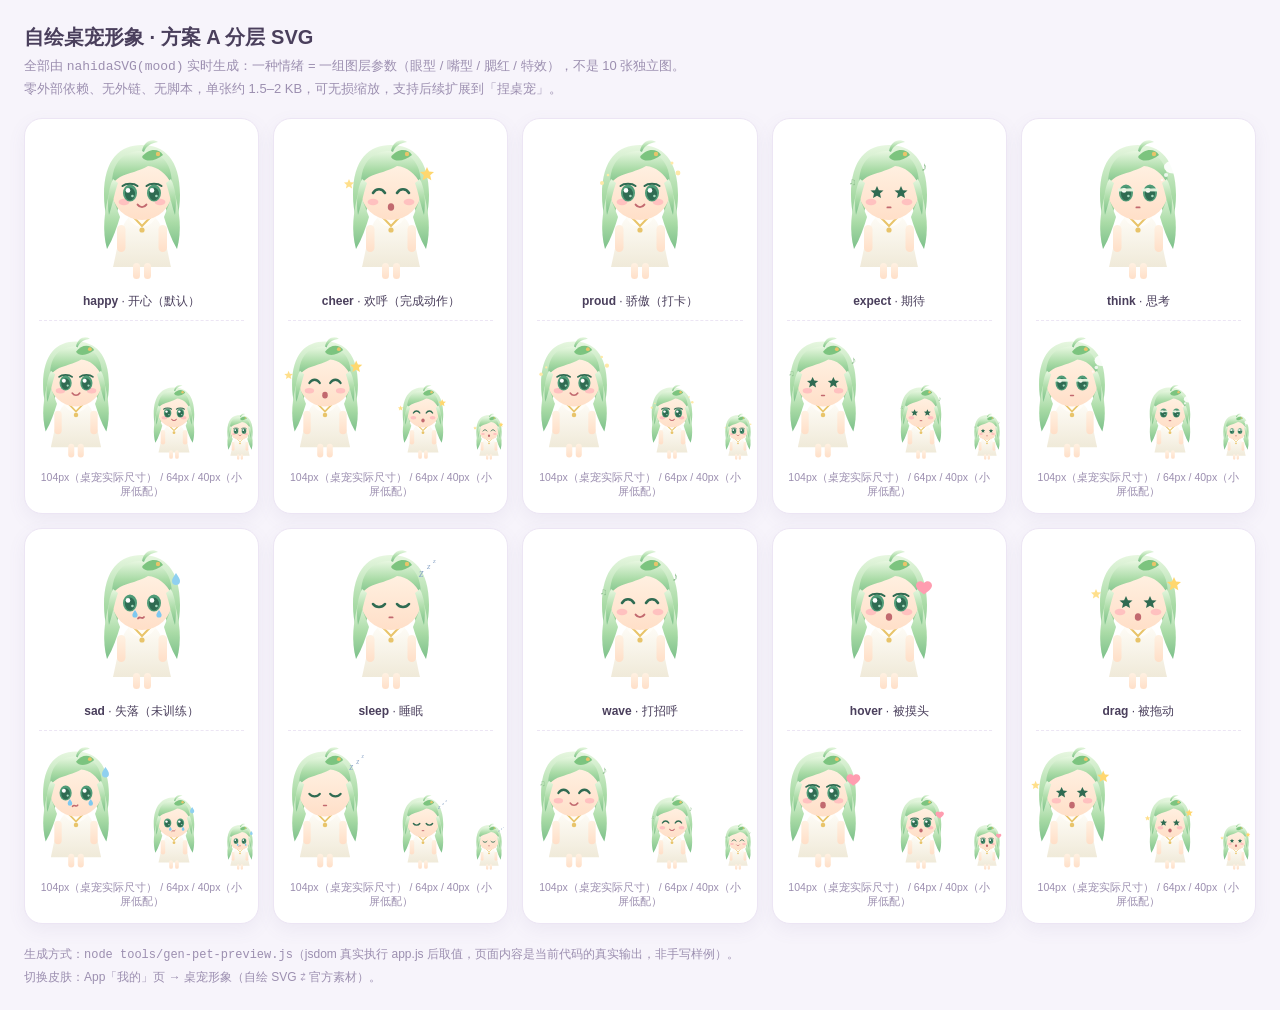
==== docs/桌宠形象预览.html @ 80662815 "v7.8: AI 视觉识别（可插拔+二次校验+降级）+ 自定义动作 + 体重曲线 + 分层 SVG 自绘桌宠形象，129 项自检全通过 由 tools/push.js 提交" ====
<!DOCTYPE html><html lang="zh-CN"><head><meta charset="utf-8">
<meta name="viewport" content="width=device-width,initial-scale=1">
<title>薄肌日记 · 自绘桌宠形象预览（方案 A 分层 SVG）</title>
<style>
  :root{ --bg:#f7f4fb; --card:#fff; --ink:#4a3f5c; --faint:#9c8fb0; --line:#ece5f4; }
  *{box-sizing:border-box;}
  body{margin:0; padding:24px; background:var(--bg); color:var(--ink);
       font-family:-apple-system,BlinkMacSystemFont,"PingFang SC","Microsoft YaHei",sans-serif;}
  h1{font-size:20px; margin:0 0 4px;}
  p.sub{color:var(--faint); font-size:13px; margin:0 0 18px; line-height:1.7;}
  .grid{display:grid; grid-template-columns:repeat(auto-fill,minmax(210px,1fr)); gap:14px;}
  .card{background:var(--card); border:1px solid var(--line); border-radius:18px; padding:14px; text-align:center;
        box-shadow:0 6px 18px rgba(120,100,150,.08);}
  .big svg{width:120px; height:150px;}
  .cap{font-size:12px; color:var(--ink); margin-top:6px;}
  .cap.faint{color:var(--faint); font-size:10.5px; margin-top:6px;}
  .sizes{display:flex; align-items:flex-end; justify-content:center; gap:14px; margin-top:10px;
         padding-top:10px; border-top:1px dashed var(--line);}
  .s104 svg{width:104px; height:130px;} .s64 svg{width:64px; height:80px;} .s40 svg{width:40px; height:50px;}
  footer{margin-top:20px; font-size:12px; color:var(--faint); line-height:1.8;}
</style></head><body>
<h1>自绘桌宠形象 · 方案 A 分层 SVG</h1>
<p class="sub">全部由 <code>nahidaSVG(mood)</code> 实时生成：一种情绪 = 一组图层参数（眼型 / 嘴型 / 腮红 / 特效），不是 10 张独立图。<br>
零外部依赖、无外链、无脚本，单张约 1.5–2 KB，可无损缩放，支持后续扩展到「捏桌宠」。</p>
<div class="grid">
  <div class="card">
    <div class="big"><svg xmlns="http://www.w3.org/2000/svg" viewBox="0 0 120 150" width="120" height="150">
  <defs>
    <linearGradient id="hg" x1="0" y1="0" x2="0" y2="1">
      <stop offset="0" stop-color="#e7f7e0"/><stop offset=".55" stop-color="#a9dba6"/><stop offset="1" stop-color="#7cc08a"/></linearGradient>
    <linearGradient id="dg" x1="0" y1="0" x2="0" y2="1">
      <stop offset="0" stop-color="#fffdf8"/><stop offset="1" stop-color="#f0ead9"/></linearGradient>
    <linearGradient id="sk" x1="0" y1="0" x2="0" y2="1">
      <stop offset="0" stop-color="#fff1e2"/><stop offset="1" stop-color="#ffdfc8"/></linearGradient>
  </defs>
  <path d="M22 62 C22 26 38 12 60 12 C82 12 98 26 98 62 C98 78 94 92 90 102 C88 86 84 72 78 66 L42 66 C36 72 32 86 30 102 C26 92 22 78 22 62Z" fill="url(#hg)"/>
  <path d="M28 58 C22 78 20 98 25 116 C31 106 35 94 38 84 Z" fill="url(#hg)"/>
  <path d="M92 58 C98 78 100 98 95 116 C89 106 85 94 82 84 Z" fill="url(#hg)"/>
  <path d="M60 80 C47 80 41 89 39 101 C35 113 33 126 31 134 L89 134 C87 126 85 113 81 101 C79 89 73 80 60 80Z" fill="url(#dg)"/>
  <path d="M46 84 C52 97 68 97 74 84 C70 79 50 79 46 84Z" fill="#fffdf8"/>
  <path d="M50.5 83 L60 93 L69.5 83" stroke="#e8c46a" stroke-width="2" fill="none" stroke-linecap="round"/>
  <circle cx="60" cy="97" r="2.6" fill="#e8c46a"/>
  <rect x="35" y="92" width="8.5" height="27" rx="4.2" fill="url(#sk)"/>
  <rect x="76.5" y="92" width="8.5" height="27" rx="4.2" fill="url(#sk)"/>
  <rect x="51" y="130" width="7" height="16" rx="3.5" fill="url(#sk)"/>
  <rect x="62" y="130" width="7" height="16" rx="3.5" fill="url(#sk)"/>
  <ellipse cx="60" cy="58" rx="30" ry="29" fill="url(#sk)"/>
  <path d="M30 52 C30 28 42 18 60 18 C78 18 90 28 90 52 C84 40 76 34 66 33 C58 38 46 40 38 44 C34 47 31 49 30 52Z" fill="url(#hg)"/>
  <path d="M60 18 C62 8 70 5 76 9 C69 10 64 13 62 19Z" fill="url(#hg)"/>
  <path d="M31 46 C26 56 25 70 27 82 C31 70 33 58 36 50Z" fill="url(#hg)"/>
  <path d="M89 46 C94 56 95 70 93 82 C89 70 87 58 84 50Z" fill="url(#hg)"/>
  <ellipse cx="42" cy="69" rx="5.4" ry="3.2" fill="#ff9db0" opacity=".5"/><ellipse cx="78" cy="69" rx="5.4" ry="3.2" fill="#ff9db0" opacity=".5"/>
  <ellipse cx="48" cy="60" rx="7" ry="8.6" fill="#4f9c78"/>
    <ellipse cx="48" cy="61" rx="5" ry="6.4" fill="#2f6b52"/>
    <circle cx="46" cy="57.4" r="2.3" fill="#fff"/>
    <circle cx="50.4" cy="63" r="1.3" fill="#bff0d6" opacity=".85"/><path d="M40.5 53 C44 50 52 50 55.5 53" stroke="#2f6b52" stroke-width="2" fill="none" stroke-linecap="round"/><ellipse cx="72" cy="60" rx="7" ry="8.6" fill="#4f9c78"/>
    <ellipse cx="72" cy="61" rx="5" ry="6.4" fill="#2f6b52"/>
    <circle cx="70" cy="57.4" r="2.3" fill="#fff"/>
    <circle cx="74.4" cy="63" r="1.3" fill="#bff0d6" opacity=".85"/><path d="M64.5 53 C68 50 76 50 79.5 53" stroke="#2f6b52" stroke-width="2" fill="none" stroke-linecap="round"/>
  <path d="M55.6 71.6 C58 75 62 75 64.4 71.6" stroke="#c2696f" stroke-width="1.9" fill="none" stroke-linecap="round"/>
  <path d="M60 24 C66 15 77 15 81 22 C74 28 64 30 60 24Z" fill="#7cc47f"/>
  <circle cx="76" cy="21" r="2.2" fill="#e8c46a"/>
  
</svg></div>
    <div class="cap"><b>happy</b> · 开心（默认）</div>
    <div class="sizes">
      <span class="s104"><svg xmlns="http://www.w3.org/2000/svg" viewBox="0 0 120 150" width="120" height="150">
  <defs>
    <linearGradient id="hg" x1="0" y1="0" x2="0" y2="1">
      <stop offset="0" stop-color="#e7f7e0"/><stop offset=".55" stop-color="#a9dba6"/><stop offset="1" stop-color="#7cc08a"/></linearGradient>
    <linearGradient id="dg" x1="0" y1="0" x2="0" y2="1">
      <stop offset="0" stop-color="#fffdf8"/><stop offset="1" stop-color="#f0ead9"/></linearGradient>
    <linearGradient id="sk" x1="0" y1="0" x2="0" y2="1">
      <stop offset="0" stop-color="#fff1e2"/><stop offset="1" stop-color="#ffdfc8"/></linearGradient>
  </defs>
  <path d="M22 62 C22 26 38 12 60 12 C82 12 98 26 98 62 C98 78 94 92 90 102 C88 86 84 72 78 66 L42 66 C36 72 32 86 30 102 C26 92 22 78 22 62Z" fill="url(#hg)"/>
  <path d="M28 58 C22 78 20 98 25 116 C31 106 35 94 38 84 Z" fill="url(#hg)"/>
  <path d="M92 58 C98 78 100 98 95 116 C89 106 85 94 82 84 Z" fill="url(#hg)"/>
  <path d="M60 80 C47 80 41 89 39 101 C35 113 33 126 31 134 L89 134 C87 126 85 113 81 101 C79 89 73 80 60 80Z" fill="url(#dg)"/>
  <path d="M46 84 C52 97 68 97 74 84 C70 79 50 79 46 84Z" fill="#fffdf8"/>
  <path d="M50.5 83 L60 93 L69.5 83" stroke="#e8c46a" stroke-width="2" fill="none" stroke-linecap="round"/>
  <circle cx="60" cy="97" r="2.6" fill="#e8c46a"/>
  <rect x="35" y="92" width="8.5" height="27" rx="4.2" fill="url(#sk)"/>
  <rect x="76.5" y="92" width="8.5" height="27" rx="4.2" fill="url(#sk)"/>
  <rect x="51" y="130" width="7" height="16" rx="3.5" fill="url(#sk)"/>
  <rect x="62" y="130" width="7" height="16" rx="3.5" fill="url(#sk)"/>
  <ellipse cx="60" cy="58" rx="30" ry="29" fill="url(#sk)"/>
  <path d="M30 52 C30 28 42 18 60 18 C78 18 90 28 90 52 C84 40 76 34 66 33 C58 38 46 40 38 44 C34 47 31 49 30 52Z" fill="url(#hg)"/>
  <path d="M60 18 C62 8 70 5 76 9 C69 10 64 13 62 19Z" fill="url(#hg)"/>
  <path d="M31 46 C26 56 25 70 27 82 C31 70 33 58 36 50Z" fill="url(#hg)"/>
  <path d="M89 46 C94 56 95 70 93 82 C89 70 87 58 84 50Z" fill="url(#hg)"/>
  <ellipse cx="42" cy="69" rx="5.4" ry="3.2" fill="#ff9db0" opacity=".5"/><ellipse cx="78" cy="69" rx="5.4" ry="3.2" fill="#ff9db0" opacity=".5"/>
  <ellipse cx="48" cy="60" rx="7" ry="8.6" fill="#4f9c78"/>
    <ellipse cx="48" cy="61" rx="5" ry="6.4" fill="#2f6b52"/>
    <circle cx="46" cy="57.4" r="2.3" fill="#fff"/>
    <circle cx="50.4" cy="63" r="1.3" fill="#bff0d6" opacity=".85"/><path d="M40.5 53 C44 50 52 50 55.5 53" stroke="#2f6b52" stroke-width="2" fill="none" stroke-linecap="round"/><ellipse cx="72" cy="60" rx="7" ry="8.6" fill="#4f9c78"/>
    <ellipse cx="72" cy="61" rx="5" ry="6.4" fill="#2f6b52"/>
    <circle cx="70" cy="57.4" r="2.3" fill="#fff"/>
    <circle cx="74.4" cy="63" r="1.3" fill="#bff0d6" opacity=".85"/><path d="M64.5 53 C68 50 76 50 79.5 53" stroke="#2f6b52" stroke-width="2" fill="none" stroke-linecap="round"/>
  <path d="M55.6 71.6 C58 75 62 75 64.4 71.6" stroke="#c2696f" stroke-width="1.9" fill="none" stroke-linecap="round"/>
  <path d="M60 24 C66 15 77 15 81 22 C74 28 64 30 60 24Z" fill="#7cc47f"/>
  <circle cx="76" cy="21" r="2.2" fill="#e8c46a"/>
  
</svg></span>
      <span class="s64"><svg xmlns="http://www.w3.org/2000/svg" viewBox="0 0 120 150" width="120" height="150">
  <defs>
    <linearGradient id="hg" x1="0" y1="0" x2="0" y2="1">
      <stop offset="0" stop-color="#e7f7e0"/><stop offset=".55" stop-color="#a9dba6"/><stop offset="1" stop-color="#7cc08a"/></linearGradient>
    <linearGradient id="dg" x1="0" y1="0" x2="0" y2="1">
      <stop offset="0" stop-color="#fffdf8"/><stop offset="1" stop-color="#f0ead9"/></linearGradient>
    <linearGradient id="sk" x1="0" y1="0" x2="0" y2="1">
      <stop offset="0" stop-color="#fff1e2"/><stop offset="1" stop-color="#ffdfc8"/></linearGradient>
  </defs>
  <path d="M22 62 C22 26 38 12 60 12 C82 12 98 26 98 62 C98 78 94 92 90 102 C88 86 84 72 78 66 L42 66 C36 72 32 86 30 102 C26 92 22 78 22 62Z" fill="url(#hg)"/>
  <path d="M28 58 C22 78 20 98 25 116 C31 106 35 94 38 84 Z" fill="url(#hg)"/>
  <path d="M92 58 C98 78 100 98 95 116 C89 106 85 94 82 84 Z" fill="url(#hg)"/>
  <path d="M60 80 C47 80 41 89 39 101 C35 113 33 126 31 134 L89 134 C87 126 85 113 81 101 C79 89 73 80 60 80Z" fill="url(#dg)"/>
  <path d="M46 84 C52 97 68 97 74 84 C70 79 50 79 46 84Z" fill="#fffdf8"/>
  <path d="M50.5 83 L60 93 L69.5 83" stroke="#e8c46a" stroke-width="2" fill="none" stroke-linecap="round"/>
  <circle cx="60" cy="97" r="2.6" fill="#e8c46a"/>
  <rect x="35" y="92" width="8.5" height="27" rx="4.2" fill="url(#sk)"/>
  <rect x="76.5" y="92" width="8.5" height="27" rx="4.2" fill="url(#sk)"/>
  <rect x="51" y="130" width="7" height="16" rx="3.5" fill="url(#sk)"/>
  <rect x="62" y="130" width="7" height="16" rx="3.5" fill="url(#sk)"/>
  <ellipse cx="60" cy="58" rx="30" ry="29" fill="url(#sk)"/>
  <path d="M30 52 C30 28 42 18 60 18 C78 18 90 28 90 52 C84 40 76 34 66 33 C58 38 46 40 38 44 C34 47 31 49 30 52Z" fill="url(#hg)"/>
  <path d="M60 18 C62 8 70 5 76 9 C69 10 64 13 62 19Z" fill="url(#hg)"/>
  <path d="M31 46 C26 56 25 70 27 82 C31 70 33 58 36 50Z" fill="url(#hg)"/>
  <path d="M89 46 C94 56 95 70 93 82 C89 70 87 58 84 50Z" fill="url(#hg)"/>
  <ellipse cx="42" cy="69" rx="5.4" ry="3.2" fill="#ff9db0" opacity=".5"/><ellipse cx="78" cy="69" rx="5.4" ry="3.2" fill="#ff9db0" opacity=".5"/>
  <ellipse cx="48" cy="60" rx="7" ry="8.6" fill="#4f9c78"/>
    <ellipse cx="48" cy="61" rx="5" ry="6.4" fill="#2f6b52"/>
    <circle cx="46" cy="57.4" r="2.3" fill="#fff"/>
    <circle cx="50.4" cy="63" r="1.3" fill="#bff0d6" opacity=".85"/><path d="M40.5 53 C44 50 52 50 55.5 53" stroke="#2f6b52" stroke-width="2" fill="none" stroke-linecap="round"/><ellipse cx="72" cy="60" rx="7" ry="8.6" fill="#4f9c78"/>
    <ellipse cx="72" cy="61" rx="5" ry="6.4" fill="#2f6b52"/>
    <circle cx="70" cy="57.4" r="2.3" fill="#fff"/>
    <circle cx="74.4" cy="63" r="1.3" fill="#bff0d6" opacity=".85"/><path d="M64.5 53 C68 50 76 50 79.5 53" stroke="#2f6b52" stroke-width="2" fill="none" stroke-linecap="round"/>
  <path d="M55.6 71.6 C58 75 62 75 64.4 71.6" stroke="#c2696f" stroke-width="1.9" fill="none" stroke-linecap="round"/>
  <path d="M60 24 C66 15 77 15 81 22 C74 28 64 30 60 24Z" fill="#7cc47f"/>
  <circle cx="76" cy="21" r="2.2" fill="#e8c46a"/>
  
</svg></span>
      <span class="s40"><svg xmlns="http://www.w3.org/2000/svg" viewBox="0 0 120 150" width="120" height="150">
  <defs>
    <linearGradient id="hg" x1="0" y1="0" x2="0" y2="1">
      <stop offset="0" stop-color="#e7f7e0"/><stop offset=".55" stop-color="#a9dba6"/><stop offset="1" stop-color="#7cc08a"/></linearGradient>
    <linearGradient id="dg" x1="0" y1="0" x2="0" y2="1">
      <stop offset="0" stop-color="#fffdf8"/><stop offset="1" stop-color="#f0ead9"/></linearGradient>
    <linearGradient id="sk" x1="0" y1="0" x2="0" y2="1">
      <stop offset="0" stop-color="#fff1e2"/><stop offset="1" stop-color="#ffdfc8"/></linearGradient>
  </defs>
  <path d="M22 62 C22 26 38 12 60 12 C82 12 98 26 98 62 C98 78 94 92 90 102 C88 86 84 72 78 66 L42 66 C36 72 32 86 30 102 C26 92 22 78 22 62Z" fill="url(#hg)"/>
  <path d="M28 58 C22 78 20 98 25 116 C31 106 35 94 38 84 Z" fill="url(#hg)"/>
  <path d="M92 58 C98 78 100 98 95 116 C89 106 85 94 82 84 Z" fill="url(#hg)"/>
  <path d="M60 80 C47 80 41 89 39 101 C35 113 33 126 31 134 L89 134 C87 126 85 113 81 101 C79 89 73 80 60 80Z" fill="url(#dg)"/>
  <path d="M46 84 C52 97 68 97 74 84 C70 79 50 79 46 84Z" fill="#fffdf8"/>
  <path d="M50.5 83 L60 93 L69.5 83" stroke="#e8c46a" stroke-width="2" fill="none" stroke-linecap="round"/>
  <circle cx="60" cy="97" r="2.6" fill="#e8c46a"/>
  <rect x="35" y="92" width="8.5" height="27" rx="4.2" fill="url(#sk)"/>
  <rect x="76.5" y="92" width="8.5" height="27" rx="4.2" fill="url(#sk)"/>
  <rect x="51" y="130" width="7" height="16" rx="3.5" fill="url(#sk)"/>
  <rect x="62" y="130" width="7" height="16" rx="3.5" fill="url(#sk)"/>
  <ellipse cx="60" cy="58" rx="30" ry="29" fill="url(#sk)"/>
  <path d="M30 52 C30 28 42 18 60 18 C78 18 90 28 90 52 C84 40 76 34 66 33 C58 38 46 40 38 44 C34 47 31 49 30 52Z" fill="url(#hg)"/>
  <path d="M60 18 C62 8 70 5 76 9 C69 10 64 13 62 19Z" fill="url(#hg)"/>
  <path d="M31 46 C26 56 25 70 27 82 C31 70 33 58 36 50Z" fill="url(#hg)"/>
  <path d="M89 46 C94 56 95 70 93 82 C89 70 87 58 84 50Z" fill="url(#hg)"/>
  <ellipse cx="42" cy="69" rx="5.4" ry="3.2" fill="#ff9db0" opacity=".5"/><ellipse cx="78" cy="69" rx="5.4" ry="3.2" fill="#ff9db0" opacity=".5"/>
  <ellipse cx="48" cy="60" rx="7" ry="8.6" fill="#4f9c78"/>
    <ellipse cx="48" cy="61" rx="5" ry="6.4" fill="#2f6b52"/>
    <circle cx="46" cy="57.4" r="2.3" fill="#fff"/>
    <circle cx="50.4" cy="63" r="1.3" fill="#bff0d6" opacity=".85"/><path d="M40.5 53 C44 50 52 50 55.5 53" stroke="#2f6b52" stroke-width="2" fill="none" stroke-linecap="round"/><ellipse cx="72" cy="60" rx="7" ry="8.6" fill="#4f9c78"/>
    <ellipse cx="72" cy="61" rx="5" ry="6.4" fill="#2f6b52"/>
    <circle cx="70" cy="57.4" r="2.3" fill="#fff"/>
    <circle cx="74.4" cy="63" r="1.3" fill="#bff0d6" opacity=".85"/><path d="M64.5 53 C68 50 76 50 79.5 53" stroke="#2f6b52" stroke-width="2" fill="none" stroke-linecap="round"/>
  <path d="M55.6 71.6 C58 75 62 75 64.4 71.6" stroke="#c2696f" stroke-width="1.9" fill="none" stroke-linecap="round"/>
  <path d="M60 24 C66 15 77 15 81 22 C74 28 64 30 60 24Z" fill="#7cc47f"/>
  <circle cx="76" cy="21" r="2.2" fill="#e8c46a"/>
  
</svg></span>
    </div>
    <div class="cap faint">104px（桌宠实际尺寸） / 64px / 40px（小屏低配）</div>
  </div>
  <div class="card">
    <div class="big"><svg xmlns="http://www.w3.org/2000/svg" viewBox="0 0 120 150" width="120" height="150">
  <defs>
    <linearGradient id="hg" x1="0" y1="0" x2="0" y2="1">
      <stop offset="0" stop-color="#e7f7e0"/><stop offset=".55" stop-color="#a9dba6"/><stop offset="1" stop-color="#7cc08a"/></linearGradient>
    <linearGradient id="dg" x1="0" y1="0" x2="0" y2="1">
      <stop offset="0" stop-color="#fffdf8"/><stop offset="1" stop-color="#f0ead9"/></linearGradient>
    <linearGradient id="sk" x1="0" y1="0" x2="0" y2="1">
      <stop offset="0" stop-color="#fff1e2"/><stop offset="1" stop-color="#ffdfc8"/></linearGradient>
  </defs>
  <path d="M22 62 C22 26 38 12 60 12 C82 12 98 26 98 62 C98 78 94 92 90 102 C88 86 84 72 78 66 L42 66 C36 72 32 86 30 102 C26 92 22 78 22 62Z" fill="url(#hg)"/>
  <path d="M28 58 C22 78 20 98 25 116 C31 106 35 94 38 84 Z" fill="url(#hg)"/>
  <path d="M92 58 C98 78 100 98 95 116 C89 106 85 94 82 84 Z" fill="url(#hg)"/>
  <path d="M60 80 C47 80 41 89 39 101 C35 113 33 126 31 134 L89 134 C87 126 85 113 81 101 C79 89 73 80 60 80Z" fill="url(#dg)"/>
  <path d="M46 84 C52 97 68 97 74 84 C70 79 50 79 46 84Z" fill="#fffdf8"/>
  <path d="M50.5 83 L60 93 L69.5 83" stroke="#e8c46a" stroke-width="2" fill="none" stroke-linecap="round"/>
  <circle cx="60" cy="97" r="2.6" fill="#e8c46a"/>
  <rect x="35" y="92" width="8.5" height="27" rx="4.2" fill="url(#sk)"/>
  <rect x="76.5" y="92" width="8.5" height="27" rx="4.2" fill="url(#sk)"/>
  <rect x="51" y="130" width="7" height="16" rx="3.5" fill="url(#sk)"/>
  <rect x="62" y="130" width="7" height="16" rx="3.5" fill="url(#sk)"/>
  <ellipse cx="60" cy="58" rx="30" ry="29" fill="url(#sk)"/>
  <path d="M30 52 C30 28 42 18 60 18 C78 18 90 28 90 52 C84 40 76 34 66 33 C58 38 46 40 38 44 C34 47 31 49 30 52Z" fill="url(#hg)"/>
  <path d="M60 18 C62 8 70 5 76 9 C69 10 64 13 62 19Z" fill="url(#hg)"/>
  <path d="M31 46 C26 56 25 70 27 82 C31 70 33 58 36 50Z" fill="url(#hg)"/>
  <path d="M89 46 C94 56 95 70 93 82 C89 70 87 58 84 50Z" fill="url(#hg)"/>
  <ellipse cx="42" cy="69" rx="5.4" ry="3.2" fill="#ff9db0" opacity=".5"/><ellipse cx="78" cy="69" rx="5.4" ry="3.2" fill="#ff9db0" opacity=".5"/>
  <path d="M42 60 C45 55 51 55 54 60" stroke="#2f6b52" stroke-width="2.6" fill="none" stroke-linecap="round"/><path d="M66 60 C69 55 75 55 78 60" stroke="#2f6b52" stroke-width="2.6" fill="none" stroke-linecap="round"/>
  <ellipse cx="60" cy="74" rx="3.2" ry="3.8" fill="#c2696f"/>
  <path d="M60 24 C66 15 77 15 81 22 C74 28 64 30 60 24Z" fill="#7cc47f"/>
  <circle cx="76" cy="21" r="2.2" fill="#e8c46a"/>
  <g fill="#ffd76e"><path d="M96 34 l2 4.6 5 .4-3.8 3.3 1.1 5-4.3-2.6-4.3 2.6 1.1-5-3.8-3.3 5-.4Z"/><path d="M18 46 l1.4 3.3 3.6.3-2.7 2.3.8 3.6-3.1-1.9-3.1 1.9.8-3.6-2.7-2.3 3.6-.3Z" opacity=".8"/></g>
</svg></div>
    <div class="cap"><b>cheer</b> · 欢呼（完成动作）</div>
    <div class="sizes">
      <span class="s104"><svg xmlns="http://www.w3.org/2000/svg" viewBox="0 0 120 150" width="120" height="150">
  <defs>
    <linearGradient id="hg" x1="0" y1="0" x2="0" y2="1">
      <stop offset="0" stop-color="#e7f7e0"/><stop offset=".55" stop-color="#a9dba6"/><stop offset="1" stop-color="#7cc08a"/></linearGradient>
    <linearGradient id="dg" x1="0" y1="0" x2="0" y2="1">
      <stop offset="0" stop-color="#fffdf8"/><stop offset="1" stop-color="#f0ead9"/></linearGradient>
    <linearGradient id="sk" x1="0" y1="0" x2="0" y2="1">
      <stop offset="0" stop-color="#fff1e2"/><stop offset="1" stop-color="#ffdfc8"/></linearGradient>
  </defs>
  <path d="M22 62 C22 26 38 12 60 12 C82 12 98 26 98 62 C98 78 94 92 90 102 C88 86 84 72 78 66 L42 66 C36 72 32 86 30 102 C26 92 22 78 22 62Z" fill="url(#hg)"/>
  <path d="M28 58 C22 78 20 98 25 116 C31 106 35 94 38 84 Z" fill="url(#hg)"/>
  <path d="M92 58 C98 78 100 98 95 116 C89 106 85 94 82 84 Z" fill="url(#hg)"/>
  <path d="M60 80 C47 80 41 89 39 101 C35 113 33 126 31 134 L89 134 C87 126 85 113 81 101 C79 89 73 80 60 80Z" fill="url(#dg)"/>
  <path d="M46 84 C52 97 68 97 74 84 C70 79 50 79 46 84Z" fill="#fffdf8"/>
  <path d="M50.5 83 L60 93 L69.5 83" stroke="#e8c46a" stroke-width="2" fill="none" stroke-linecap="round"/>
  <circle cx="60" cy="97" r="2.6" fill="#e8c46a"/>
  <rect x="35" y="92" width="8.5" height="27" rx="4.2" fill="url(#sk)"/>
  <rect x="76.5" y="92" width="8.5" height="27" rx="4.2" fill="url(#sk)"/>
  <rect x="51" y="130" width="7" height="16" rx="3.5" fill="url(#sk)"/>
  <rect x="62" y="130" width="7" height="16" rx="3.5" fill="url(#sk)"/>
  <ellipse cx="60" cy="58" rx="30" ry="29" fill="url(#sk)"/>
  <path d="M30 52 C30 28 42 18 60 18 C78 18 90 28 90 52 C84 40 76 34 66 33 C58 38 46 40 38 44 C34 47 31 49 30 52Z" fill="url(#hg)"/>
  <path d="M60 18 C62 8 70 5 76 9 C69 10 64 13 62 19Z" fill="url(#hg)"/>
  <path d="M31 46 C26 56 25 70 27 82 C31 70 33 58 36 50Z" fill="url(#hg)"/>
  <path d="M89 46 C94 56 95 70 93 82 C89 70 87 58 84 50Z" fill="url(#hg)"/>
  <ellipse cx="42" cy="69" rx="5.4" ry="3.2" fill="#ff9db0" opacity=".5"/><ellipse cx="78" cy="69" rx="5.4" ry="3.2" fill="#ff9db0" opacity=".5"/>
  <path d="M42 60 C45 55 51 55 54 60" stroke="#2f6b52" stroke-width="2.6" fill="none" stroke-linecap="round"/><path d="M66 60 C69 55 75 55 78 60" stroke="#2f6b52" stroke-width="2.6" fill="none" stroke-linecap="round"/>
  <ellipse cx="60" cy="74" rx="3.2" ry="3.8" fill="#c2696f"/>
  <path d="M60 24 C66 15 77 15 81 22 C74 28 64 30 60 24Z" fill="#7cc47f"/>
  <circle cx="76" cy="21" r="2.2" fill="#e8c46a"/>
  <g fill="#ffd76e"><path d="M96 34 l2 4.6 5 .4-3.8 3.3 1.1 5-4.3-2.6-4.3 2.6 1.1-5-3.8-3.3 5-.4Z"/><path d="M18 46 l1.4 3.3 3.6.3-2.7 2.3.8 3.6-3.1-1.9-3.1 1.9.8-3.6-2.7-2.3 3.6-.3Z" opacity=".8"/></g>
</svg></span>
      <span class="s64"><svg xmlns="http://www.w3.org/2000/svg" viewBox="0 0 120 150" width="120" height="150">
  <defs>
    <linearGradient id="hg" x1="0" y1="0" x2="0" y2="1">
      <stop offset="0" stop-color="#e7f7e0"/><stop offset=".55" stop-color="#a9dba6"/><stop offset="1" stop-color="#7cc08a"/></linearGradient>
    <linearGradient id="dg" x1="0" y1="0" x2="0" y2="1">
      <stop offset="0" stop-color="#fffdf8"/><stop offset="1" stop-color="#f0ead9"/></linearGradient>
    <linearGradient id="sk" x1="0" y1="0" x2="0" y2="1">
      <stop offset="0" stop-color="#fff1e2"/><stop offset="1" stop-color="#ffdfc8"/></linearGradient>
  </defs>
  <path d="M22 62 C22 26 38 12 60 12 C82 12 98 26 98 62 C98 78 94 92 90 102 C88 86 84 72 78 66 L42 66 C36 72 32 86 30 102 C26 92 22 78 22 62Z" fill="url(#hg)"/>
  <path d="M28 58 C22 78 20 98 25 116 C31 106 35 94 38 84 Z" fill="url(#hg)"/>
  <path d="M92 58 C98 78 100 98 95 116 C89 106 85 94 82 84 Z" fill="url(#hg)"/>
  <path d="M60 80 C47 80 41 89 39 101 C35 113 33 126 31 134 L89 134 C87 126 85 113 81 101 C79 89 73 80 60 80Z" fill="url(#dg)"/>
  <path d="M46 84 C52 97 68 97 74 84 C70 79 50 79 46 84Z" fill="#fffdf8"/>
  <path d="M50.5 83 L60 93 L69.5 83" stroke="#e8c46a" stroke-width="2" fill="none" stroke-linecap="round"/>
  <circle cx="60" cy="97" r="2.6" fill="#e8c46a"/>
  <rect x="35" y="92" width="8.5" height="27" rx="4.2" fill="url(#sk)"/>
  <rect x="76.5" y="92" width="8.5" height="27" rx="4.2" fill="url(#sk)"/>
  <rect x="51" y="130" width="7" height="16" rx="3.5" fill="url(#sk)"/>
  <rect x="62" y="130" width="7" height="16" rx="3.5" fill="url(#sk)"/>
  <ellipse cx="60" cy="58" rx="30" ry="29" fill="url(#sk)"/>
  <path d="M30 52 C30 28 42 18 60 18 C78 18 90 28 90 52 C84 40 76 34 66 33 C58 38 46 40 38 44 C34 47 31 49 30 52Z" fill="url(#hg)"/>
  <path d="M60 18 C62 8 70 5 76 9 C69 10 64 13 62 19Z" fill="url(#hg)"/>
  <path d="M31 46 C26 56 25 70 27 82 C31 70 33 58 36 50Z" fill="url(#hg)"/>
  <path d="M89 46 C94 56 95 70 93 82 C89 70 87 58 84 50Z" fill="url(#hg)"/>
  <ellipse cx="42" cy="69" rx="5.4" ry="3.2" fill="#ff9db0" opacity=".5"/><ellipse cx="78" cy="69" rx="5.4" ry="3.2" fill="#ff9db0" opacity=".5"/>
  <path d="M42 60 C45 55 51 55 54 60" stroke="#2f6b52" stroke-width="2.6" fill="none" stroke-linecap="round"/><path d="M66 60 C69 55 75 55 78 60" stroke="#2f6b52" stroke-width="2.6" fill="none" stroke-linecap="round"/>
  <ellipse cx="60" cy="74" rx="3.2" ry="3.8" fill="#c2696f"/>
  <path d="M60 24 C66 15 77 15 81 22 C74 28 64 30 60 24Z" fill="#7cc47f"/>
  <circle cx="76" cy="21" r="2.2" fill="#e8c46a"/>
  <g fill="#ffd76e"><path d="M96 34 l2 4.6 5 .4-3.8 3.3 1.1 5-4.3-2.6-4.3 2.6 1.1-5-3.8-3.3 5-.4Z"/><path d="M18 46 l1.4 3.3 3.6.3-2.7 2.3.8 3.6-3.1-1.9-3.1 1.9.8-3.6-2.7-2.3 3.6-.3Z" opacity=".8"/></g>
</svg></span>
      <span class="s40"><svg xmlns="http://www.w3.org/2000/svg" viewBox="0 0 120 150" width="120" height="150">
  <defs>
    <linearGradient id="hg" x1="0" y1="0" x2="0" y2="1">
      <stop offset="0" stop-color="#e7f7e0"/><stop offset=".55" stop-color="#a9dba6"/><stop offset="1" stop-color="#7cc08a"/></linearGradient>
    <linearGradient id="dg" x1="0" y1="0" x2="0" y2="1">
      <stop offset="0" stop-color="#fffdf8"/><stop offset="1" stop-color="#f0ead9"/></linearGradient>
    <linearGradient id="sk" x1="0" y1="0" x2="0" y2="1">
      <stop offset="0" stop-color="#fff1e2"/><stop offset="1" stop-color="#ffdfc8"/></linearGradient>
  </defs>
  <path d="M22 62 C22 26 38 12 60 12 C82 12 98 26 98 62 C98 78 94 92 90 102 C88 86 84 72 78 66 L42 66 C36 72 32 86 30 102 C26 92 22 78 22 62Z" fill="url(#hg)"/>
  <path d="M28 58 C22 78 20 98 25 116 C31 106 35 94 38 84 Z" fill="url(#hg)"/>
  <path d="M92 58 C98 78 100 98 95 116 C89 106 85 94 82 84 Z" fill="url(#hg)"/>
  <path d="M60 80 C47 80 41 89 39 101 C35 113 33 126 31 134 L89 134 C87 126 85 113 81 101 C79 89 73 80 60 80Z" fill="url(#dg)"/>
  <path d="M46 84 C52 97 68 97 74 84 C70 79 50 79 46 84Z" fill="#fffdf8"/>
  <path d="M50.5 83 L60 93 L69.5 83" stroke="#e8c46a" stroke-width="2" fill="none" stroke-linecap="round"/>
  <circle cx="60" cy="97" r="2.6" fill="#e8c46a"/>
  <rect x="35" y="92" width="8.5" height="27" rx="4.2" fill="url(#sk)"/>
  <rect x="76.5" y="92" width="8.5" height="27" rx="4.2" fill="url(#sk)"/>
  <rect x="51" y="130" width="7" height="16" rx="3.5" fill="url(#sk)"/>
  <rect x="62" y="130" width="7" height="16" rx="3.5" fill="url(#sk)"/>
  <ellipse cx="60" cy="58" rx="30" ry="29" fill="url(#sk)"/>
  <path d="M30 52 C30 28 42 18 60 18 C78 18 90 28 90 52 C84 40 76 34 66 33 C58 38 46 40 38 44 C34 47 31 49 30 52Z" fill="url(#hg)"/>
  <path d="M60 18 C62 8 70 5 76 9 C69 10 64 13 62 19Z" fill="url(#hg)"/>
  <path d="M31 46 C26 56 25 70 27 82 C31 70 33 58 36 50Z" fill="url(#hg)"/>
  <path d="M89 46 C94 56 95 70 93 82 C89 70 87 58 84 50Z" fill="url(#hg)"/>
  <ellipse cx="42" cy="69" rx="5.4" ry="3.2" fill="#ff9db0" opacity=".5"/><ellipse cx="78" cy="69" rx="5.4" ry="3.2" fill="#ff9db0" opacity=".5"/>
  <path d="M42 60 C45 55 51 55 54 60" stroke="#2f6b52" stroke-width="2.6" fill="none" stroke-linecap="round"/><path d="M66 60 C69 55 75 55 78 60" stroke="#2f6b52" stroke-width="2.6" fill="none" stroke-linecap="round"/>
  <ellipse cx="60" cy="74" rx="3.2" ry="3.8" fill="#c2696f"/>
  <path d="M60 24 C66 15 77 15 81 22 C74 28 64 30 60 24Z" fill="#7cc47f"/>
  <circle cx="76" cy="21" r="2.2" fill="#e8c46a"/>
  <g fill="#ffd76e"><path d="M96 34 l2 4.6 5 .4-3.8 3.3 1.1 5-4.3-2.6-4.3 2.6 1.1-5-3.8-3.3 5-.4Z"/><path d="M18 46 l1.4 3.3 3.6.3-2.7 2.3.8 3.6-3.1-1.9-3.1 1.9.8-3.6-2.7-2.3 3.6-.3Z" opacity=".8"/></g>
</svg></span>
    </div>
    <div class="cap faint">104px（桌宠实际尺寸） / 64px / 40px（小屏低配）</div>
  </div>
  <div class="card">
    <div class="big"><svg xmlns="http://www.w3.org/2000/svg" viewBox="0 0 120 150" width="120" height="150">
  <defs>
    <linearGradient id="hg" x1="0" y1="0" x2="0" y2="1">
      <stop offset="0" stop-color="#e7f7e0"/><stop offset=".55" stop-color="#a9dba6"/><stop offset="1" stop-color="#7cc08a"/></linearGradient>
    <linearGradient id="dg" x1="0" y1="0" x2="0" y2="1">
      <stop offset="0" stop-color="#fffdf8"/><stop offset="1" stop-color="#f0ead9"/></linearGradient>
    <linearGradient id="sk" x1="0" y1="0" x2="0" y2="1">
      <stop offset="0" stop-color="#fff1e2"/><stop offset="1" stop-color="#ffdfc8"/></linearGradient>
  </defs>
  <path d="M22 62 C22 26 38 12 60 12 C82 12 98 26 98 62 C98 78 94 92 90 102 C88 86 84 72 78 66 L42 66 C36 72 32 86 30 102 C26 92 22 78 22 62Z" fill="url(#hg)"/>
  <path d="M28 58 C22 78 20 98 25 116 C31 106 35 94 38 84 Z" fill="url(#hg)"/>
  <path d="M92 58 C98 78 100 98 95 116 C89 106 85 94 82 84 Z" fill="url(#hg)"/>
  <path d="M60 80 C47 80 41 89 39 101 C35 113 33 126 31 134 L89 134 C87 126 85 113 81 101 C79 89 73 80 60 80Z" fill="url(#dg)"/>
  <path d="M46 84 C52 97 68 97 74 84 C70 79 50 79 46 84Z" fill="#fffdf8"/>
  <path d="M50.5 83 L60 93 L69.5 83" stroke="#e8c46a" stroke-width="2" fill="none" stroke-linecap="round"/>
  <circle cx="60" cy="97" r="2.6" fill="#e8c46a"/>
  <rect x="35" y="92" width="8.5" height="27" rx="4.2" fill="url(#sk)"/>
  <rect x="76.5" y="92" width="8.5" height="27" rx="4.2" fill="url(#sk)"/>
  <rect x="51" y="130" width="7" height="16" rx="3.5" fill="url(#sk)"/>
  <rect x="62" y="130" width="7" height="16" rx="3.5" fill="url(#sk)"/>
  <ellipse cx="60" cy="58" rx="30" ry="29" fill="url(#sk)"/>
  <path d="M30 52 C30 28 42 18 60 18 C78 18 90 28 90 52 C84 40 76 34 66 33 C58 38 46 40 38 44 C34 47 31 49 30 52Z" fill="url(#hg)"/>
  <path d="M60 18 C62 8 70 5 76 9 C69 10 64 13 62 19Z" fill="url(#hg)"/>
  <path d="M31 46 C26 56 25 70 27 82 C31 70 33 58 36 50Z" fill="url(#hg)"/>
  <path d="M89 46 C94 56 95 70 93 82 C89 70 87 58 84 50Z" fill="url(#hg)"/>
  <ellipse cx="42" cy="69" rx="5.4" ry="3.2" fill="#ff9db0" opacity=".5"/><ellipse cx="78" cy="69" rx="5.4" ry="3.2" fill="#ff9db0" opacity=".5"/>
  <ellipse cx="48" cy="60" rx="7" ry="8.6" fill="#4f9c78"/>
    <ellipse cx="48" cy="61" rx="5" ry="6.4" fill="#2f6b52"/>
    <circle cx="46" cy="57.4" r="2.3" fill="#fff"/>
    <circle cx="50.4" cy="63" r="1.3" fill="#bff0d6" opacity=".85"/><path d="M40.5 53 C44 50 52 50 55.5 53" stroke="#2f6b52" stroke-width="2" fill="none" stroke-linecap="round"/><ellipse cx="72" cy="60" rx="7" ry="8.6" fill="#4f9c78"/>
    <ellipse cx="72" cy="61" rx="5" ry="6.4" fill="#2f6b52"/>
    <circle cx="70" cy="57.4" r="2.3" fill="#fff"/>
    <circle cx="74.4" cy="63" r="1.3" fill="#bff0d6" opacity=".85"/><path d="M64.5 53 C68 50 76 50 79.5 53" stroke="#2f6b52" stroke-width="2" fill="none" stroke-linecap="round"/>
  <path d="M55.6 71.6 C58 75 62 75 64.4 71.6" stroke="#c2696f" stroke-width="1.9" fill="none" stroke-linecap="round"/>
  <path d="M60 24 C66 15 77 15 81 22 C74 28 64 30 60 24Z" fill="#7cc47f"/>
  <circle cx="76" cy="21" r="2.2" fill="#e8c46a"/>
  <g fill="#ffe9a8"><circle cx="98" cy="40" r="2.4"/><circle cx="92" cy="30" r="1.5"/><circle cx="22" cy="50" r="2"/><circle cx="28" cy="42" r="1.3"/></g>
</svg></div>
    <div class="cap"><b>proud</b> · 骄傲（打卡）</div>
    <div class="sizes">
      <span class="s104"><svg xmlns="http://www.w3.org/2000/svg" viewBox="0 0 120 150" width="120" height="150">
  <defs>
    <linearGradient id="hg" x1="0" y1="0" x2="0" y2="1">
      <stop offset="0" stop-color="#e7f7e0"/><stop offset=".55" stop-color="#a9dba6"/><stop offset="1" stop-color="#7cc08a"/></linearGradient>
    <linearGradient id="dg" x1="0" y1="0" x2="0" y2="1">
      <stop offset="0" stop-color="#fffdf8"/><stop offset="1" stop-color="#f0ead9"/></linearGradient>
    <linearGradient id="sk" x1="0" y1="0" x2="0" y2="1">
      <stop offset="0" stop-color="#fff1e2"/><stop offset="1" stop-color="#ffdfc8"/></linearGradient>
  </defs>
  <path d="M22 62 C22 26 38 12 60 12 C82 12 98 26 98 62 C98 78 94 92 90 102 C88 86 84 72 78 66 L42 66 C36 72 32 86 30 102 C26 92 22 78 22 62Z" fill="url(#hg)"/>
  <path d="M28 58 C22 78 20 98 25 116 C31 106 35 94 38 84 Z" fill="url(#hg)"/>
  <path d="M92 58 C98 78 100 98 95 116 C89 106 85 94 82 84 Z" fill="url(#hg)"/>
  <path d="M60 80 C47 80 41 89 39 101 C35 113 33 126 31 134 L89 134 C87 126 85 113 81 101 C79 89 73 80 60 80Z" fill="url(#dg)"/>
  <path d="M46 84 C52 97 68 97 74 84 C70 79 50 79 46 84Z" fill="#fffdf8"/>
  <path d="M50.5 83 L60 93 L69.5 83" stroke="#e8c46a" stroke-width="2" fill="none" stroke-linecap="round"/>
  <circle cx="60" cy="97" r="2.6" fill="#e8c46a"/>
  <rect x="35" y="92" width="8.5" height="27" rx="4.2" fill="url(#sk)"/>
  <rect x="76.5" y="92" width="8.5" height="27" rx="4.2" fill="url(#sk)"/>
  <rect x="51" y="130" width="7" height="16" rx="3.5" fill="url(#sk)"/>
  <rect x="62" y="130" width="7" height="16" rx="3.5" fill="url(#sk)"/>
  <ellipse cx="60" cy="58" rx="30" ry="29" fill="url(#sk)"/>
  <path d="M30 52 C30 28 42 18 60 18 C78 18 90 28 90 52 C84 40 76 34 66 33 C58 38 46 40 38 44 C34 47 31 49 30 52Z" fill="url(#hg)"/>
  <path d="M60 18 C62 8 70 5 76 9 C69 10 64 13 62 19Z" fill="url(#hg)"/>
  <path d="M31 46 C26 56 25 70 27 82 C31 70 33 58 36 50Z" fill="url(#hg)"/>
  <path d="M89 46 C94 56 95 70 93 82 C89 70 87 58 84 50Z" fill="url(#hg)"/>
  <ellipse cx="42" cy="69" rx="5.4" ry="3.2" fill="#ff9db0" opacity=".5"/><ellipse cx="78" cy="69" rx="5.4" ry="3.2" fill="#ff9db0" opacity=".5"/>
  <ellipse cx="48" cy="60" rx="7" ry="8.6" fill="#4f9c78"/>
    <ellipse cx="48" cy="61" rx="5" ry="6.4" fill="#2f6b52"/>
    <circle cx="46" cy="57.4" r="2.3" fill="#fff"/>
    <circle cx="50.4" cy="63" r="1.3" fill="#bff0d6" opacity=".85"/><path d="M40.5 53 C44 50 52 50 55.5 53" stroke="#2f6b52" stroke-width="2" fill="none" stroke-linecap="round"/><ellipse cx="72" cy="60" rx="7" ry="8.6" fill="#4f9c78"/>
    <ellipse cx="72" cy="61" rx="5" ry="6.4" fill="#2f6b52"/>
    <circle cx="70" cy="57.4" r="2.3" fill="#fff"/>
    <circle cx="74.4" cy="63" r="1.3" fill="#bff0d6" opacity=".85"/><path d="M64.5 53 C68 50 76 50 79.5 53" stroke="#2f6b52" stroke-width="2" fill="none" stroke-linecap="round"/>
  <path d="M55.6 71.6 C58 75 62 75 64.4 71.6" stroke="#c2696f" stroke-width="1.9" fill="none" stroke-linecap="round"/>
  <path d="M60 24 C66 15 77 15 81 22 C74 28 64 30 60 24Z" fill="#7cc47f"/>
  <circle cx="76" cy="21" r="2.2" fill="#e8c46a"/>
  <g fill="#ffe9a8"><circle cx="98" cy="40" r="2.4"/><circle cx="92" cy="30" r="1.5"/><circle cx="22" cy="50" r="2"/><circle cx="28" cy="42" r="1.3"/></g>
</svg></span>
      <span class="s64"><svg xmlns="http://www.w3.org/2000/svg" viewBox="0 0 120 150" width="120" height="150">
  <defs>
    <linearGradient id="hg" x1="0" y1="0" x2="0" y2="1">
      <stop offset="0" stop-color="#e7f7e0"/><stop offset=".55" stop-color="#a9dba6"/><stop offset="1" stop-color="#7cc08a"/></linearGradient>
    <linearGradient id="dg" x1="0" y1="0" x2="0" y2="1">
      <stop offset="0" stop-color="#fffdf8"/><stop offset="1" stop-color="#f0ead9"/></linearGradient>
    <linearGradient id="sk" x1="0" y1="0" x2="0" y2="1">
      <stop offset="0" stop-color="#fff1e2"/><stop offset="1" stop-color="#ffdfc8"/></linearGradient>
  </defs>
  <path d="M22 62 C22 26 38 12 60 12 C82 12 98 26 98 62 C98 78 94 92 90 102 C88 86 84 72 78 66 L42 66 C36 72 32 86 30 102 C26 92 22 78 22 62Z" fill="url(#hg)"/>
  <path d="M28 58 C22 78 20 98 25 116 C31 106 35 94 38 84 Z" fill="url(#hg)"/>
  <path d="M92 58 C98 78 100 98 95 116 C89 106 85 94 82 84 Z" fill="url(#hg)"/>
  <path d="M60 80 C47 80 41 89 39 101 C35 113 33 126 31 134 L89 134 C87 126 85 113 81 101 C79 89 73 80 60 80Z" fill="url(#dg)"/>
  <path d="M46 84 C52 97 68 97 74 84 C70 79 50 79 46 84Z" fill="#fffdf8"/>
  <path d="M50.5 83 L60 93 L69.5 83" stroke="#e8c46a" stroke-width="2" fill="none" stroke-linecap="round"/>
  <circle cx="60" cy="97" r="2.6" fill="#e8c46a"/>
  <rect x="35" y="92" width="8.5" height="27" rx="4.2" fill="url(#sk)"/>
  <rect x="76.5" y="92" width="8.5" height="27" rx="4.2" fill="url(#sk)"/>
  <rect x="51" y="130" width="7" height="16" rx="3.5" fill="url(#sk)"/>
  <rect x="62" y="130" width="7" height="16" rx="3.5" fill="url(#sk)"/>
  <ellipse cx="60" cy="58" rx="30" ry="29" fill="url(#sk)"/>
  <path d="M30 52 C30 28 42 18 60 18 C78 18 90 28 90 52 C84 40 76 34 66 33 C58 38 46 40 38 44 C34 47 31 49 30 52Z" fill="url(#hg)"/>
  <path d="M60 18 C62 8 70 5 76 9 C69 10 64 13 62 19Z" fill="url(#hg)"/>
  <path d="M31 46 C26 56 25 70 27 82 C31 70 33 58 36 50Z" fill="url(#hg)"/>
  <path d="M89 46 C94 56 95 70 93 82 C89 70 87 58 84 50Z" fill="url(#hg)"/>
  <ellipse cx="42" cy="69" rx="5.4" ry="3.2" fill="#ff9db0" opacity=".5"/><ellipse cx="78" cy="69" rx="5.4" ry="3.2" fill="#ff9db0" opacity=".5"/>
  <ellipse cx="48" cy="60" rx="7" ry="8.6" fill="#4f9c78"/>
    <ellipse cx="48" cy="61" rx="5" ry="6.4" fill="#2f6b52"/>
    <circle cx="46" cy="57.4" r="2.3" fill="#fff"/>
    <circle cx="50.4" cy="63" r="1.3" fill="#bff0d6" opacity=".85"/><path d="M40.5 53 C44 50 52 50 55.5 53" stroke="#2f6b52" stroke-width="2" fill="none" stroke-linecap="round"/><ellipse cx="72" cy="60" rx="7" ry="8.6" fill="#4f9c78"/>
    <ellipse cx="72" cy="61" rx="5" ry="6.4" fill="#2f6b52"/>
    <circle cx="70" cy="57.4" r="2.3" fill="#fff"/>
    <circle cx="74.4" cy="63" r="1.3" fill="#bff0d6" opacity=".85"/><path d="M64.5 53 C68 50 76 50 79.5 53" stroke="#2f6b52" stroke-width="2" fill="none" stroke-linecap="round"/>
  <path d="M55.6 71.6 C58 75 62 75 64.4 71.6" stroke="#c2696f" stroke-width="1.9" fill="none" stroke-linecap="round"/>
  <path d="M60 24 C66 15 77 15 81 22 C74 28 64 30 60 24Z" fill="#7cc47f"/>
  <circle cx="76" cy="21" r="2.2" fill="#e8c46a"/>
  <g fill="#ffe9a8"><circle cx="98" cy="40" r="2.4"/><circle cx="92" cy="30" r="1.5"/><circle cx="22" cy="50" r="2"/><circle cx="28" cy="42" r="1.3"/></g>
</svg></span>
      <span class="s40"><svg xmlns="http://www.w3.org/2000/svg" viewBox="0 0 120 150" width="120" height="150">
  <defs>
    <linearGradient id="hg" x1="0" y1="0" x2="0" y2="1">
      <stop offset="0" stop-color="#e7f7e0"/><stop offset=".55" stop-color="#a9dba6"/><stop offset="1" stop-color="#7cc08a"/></linearGradient>
    <linearGradient id="dg" x1="0" y1="0" x2="0" y2="1">
      <stop offset="0" stop-color="#fffdf8"/><stop offset="1" stop-color="#f0ead9"/></linearGradient>
    <linearGradient id="sk" x1="0" y1="0" x2="0" y2="1">
      <stop offset="0" stop-color="#fff1e2"/><stop offset="1" stop-color="#ffdfc8"/></linearGradient>
  </defs>
  <path d="M22 62 C22 26 38 12 60 12 C82 12 98 26 98 62 C98 78 94 92 90 102 C88 86 84 72 78 66 L42 66 C36 72 32 86 30 102 C26 92 22 78 22 62Z" fill="url(#hg)"/>
  <path d="M28 58 C22 78 20 98 25 116 C31 106 35 94 38 84 Z" fill="url(#hg)"/>
  <path d="M92 58 C98 78 100 98 95 116 C89 106 85 94 82 84 Z" fill="url(#hg)"/>
  <path d="M60 80 C47 80 41 89 39 101 C35 113 33 126 31 134 L89 134 C87 126 85 113 81 101 C79 89 73 80 60 80Z" fill="url(#dg)"/>
  <path d="M46 84 C52 97 68 97 74 84 C70 79 50 79 46 84Z" fill="#fffdf8"/>
  <path d="M50.5 83 L60 93 L69.5 83" stroke="#e8c46a" stroke-width="2" fill="none" stroke-linecap="round"/>
  <circle cx="60" cy="97" r="2.6" fill="#e8c46a"/>
  <rect x="35" y="92" width="8.5" height="27" rx="4.2" fill="url(#sk)"/>
  <rect x="76.5" y="92" width="8.5" height="27" rx="4.2" fill="url(#sk)"/>
  <rect x="51" y="130" width="7" height="16" rx="3.5" fill="url(#sk)"/>
  <rect x="62" y="130" width="7" height="16" rx="3.5" fill="url(#sk)"/>
  <ellipse cx="60" cy="58" rx="30" ry="29" fill="url(#sk)"/>
  <path d="M30 52 C30 28 42 18 60 18 C78 18 90 28 90 52 C84 40 76 34 66 33 C58 38 46 40 38 44 C34 47 31 49 30 52Z" fill="url(#hg)"/>
  <path d="M60 18 C62 8 70 5 76 9 C69 10 64 13 62 19Z" fill="url(#hg)"/>
  <path d="M31 46 C26 56 25 70 27 82 C31 70 33 58 36 50Z" fill="url(#hg)"/>
  <path d="M89 46 C94 56 95 70 93 82 C89 70 87 58 84 50Z" fill="url(#hg)"/>
  <ellipse cx="42" cy="69" rx="5.4" ry="3.2" fill="#ff9db0" opacity=".5"/><ellipse cx="78" cy="69" rx="5.4" ry="3.2" fill="#ff9db0" opacity=".5"/>
  <ellipse cx="48" cy="60" rx="7" ry="8.6" fill="#4f9c78"/>
    <ellipse cx="48" cy="61" rx="5" ry="6.4" fill="#2f6b52"/>
    <circle cx="46" cy="57.4" r="2.3" fill="#fff"/>
    <circle cx="50.4" cy="63" r="1.3" fill="#bff0d6" opacity=".85"/><path d="M40.5 53 C44 50 52 50 55.5 53" stroke="#2f6b52" stroke-width="2" fill="none" stroke-linecap="round"/><ellipse cx="72" cy="60" rx="7" ry="8.6" fill="#4f9c78"/>
    <ellipse cx="72" cy="61" rx="5" ry="6.4" fill="#2f6b52"/>
    <circle cx="70" cy="57.4" r="2.3" fill="#fff"/>
    <circle cx="74.4" cy="63" r="1.3" fill="#bff0d6" opacity=".85"/><path d="M64.5 53 C68 50 76 50 79.5 53" stroke="#2f6b52" stroke-width="2" fill="none" stroke-linecap="round"/>
  <path d="M55.6 71.6 C58 75 62 75 64.4 71.6" stroke="#c2696f" stroke-width="1.9" fill="none" stroke-linecap="round"/>
  <path d="M60 24 C66 15 77 15 81 22 C74 28 64 30 60 24Z" fill="#7cc47f"/>
  <circle cx="76" cy="21" r="2.2" fill="#e8c46a"/>
  <g fill="#ffe9a8"><circle cx="98" cy="40" r="2.4"/><circle cx="92" cy="30" r="1.5"/><circle cx="22" cy="50" r="2"/><circle cx="28" cy="42" r="1.3"/></g>
</svg></span>
    </div>
    <div class="cap faint">104px（桌宠实际尺寸） / 64px / 40px（小屏低配）</div>
  </div>
  <div class="card">
    <div class="big"><svg xmlns="http://www.w3.org/2000/svg" viewBox="0 0 120 150" width="120" height="150">
  <defs>
    <linearGradient id="hg" x1="0" y1="0" x2="0" y2="1">
      <stop offset="0" stop-color="#e7f7e0"/><stop offset=".55" stop-color="#a9dba6"/><stop offset="1" stop-color="#7cc08a"/></linearGradient>
    <linearGradient id="dg" x1="0" y1="0" x2="0" y2="1">
      <stop offset="0" stop-color="#fffdf8"/><stop offset="1" stop-color="#f0ead9"/></linearGradient>
    <linearGradient id="sk" x1="0" y1="0" x2="0" y2="1">
      <stop offset="0" stop-color="#fff1e2"/><stop offset="1" stop-color="#ffdfc8"/></linearGradient>
  </defs>
  <path d="M22 62 C22 26 38 12 60 12 C82 12 98 26 98 62 C98 78 94 92 90 102 C88 86 84 72 78 66 L42 66 C36 72 32 86 30 102 C26 92 22 78 22 62Z" fill="url(#hg)"/>
  <path d="M28 58 C22 78 20 98 25 116 C31 106 35 94 38 84 Z" fill="url(#hg)"/>
  <path d="M92 58 C98 78 100 98 95 116 C89 106 85 94 82 84 Z" fill="url(#hg)"/>
  <path d="M60 80 C47 80 41 89 39 101 C35 113 33 126 31 134 L89 134 C87 126 85 113 81 101 C79 89 73 80 60 80Z" fill="url(#dg)"/>
  <path d="M46 84 C52 97 68 97 74 84 C70 79 50 79 46 84Z" fill="#fffdf8"/>
  <path d="M50.5 83 L60 93 L69.5 83" stroke="#e8c46a" stroke-width="2" fill="none" stroke-linecap="round"/>
  <circle cx="60" cy="97" r="2.6" fill="#e8c46a"/>
  <rect x="35" y="92" width="8.5" height="27" rx="4.2" fill="url(#sk)"/>
  <rect x="76.5" y="92" width="8.5" height="27" rx="4.2" fill="url(#sk)"/>
  <rect x="51" y="130" width="7" height="16" rx="3.5" fill="url(#sk)"/>
  <rect x="62" y="130" width="7" height="16" rx="3.5" fill="url(#sk)"/>
  <ellipse cx="60" cy="58" rx="30" ry="29" fill="url(#sk)"/>
  <path d="M30 52 C30 28 42 18 60 18 C78 18 90 28 90 52 C84 40 76 34 66 33 C58 38 46 40 38 44 C34 47 31 49 30 52Z" fill="url(#hg)"/>
  <path d="M60 18 C62 8 70 5 76 9 C69 10 64 13 62 19Z" fill="url(#hg)"/>
  <path d="M31 46 C26 56 25 70 27 82 C31 70 33 58 36 50Z" fill="url(#hg)"/>
  <path d="M89 46 C94 56 95 70 93 82 C89 70 87 58 84 50Z" fill="url(#hg)"/>
  <ellipse cx="42" cy="69" rx="5.4" ry="3.2" fill="#ff9db0" opacity=".5"/><ellipse cx="78" cy="69" rx="5.4" ry="3.2" fill="#ff9db0" opacity=".5"/>
  <path d="M48 53 l1.9 4.2 4.6.4 -3.5 3 1 4.5 -4-2.4 -4 2.4 1-4.5 -3.5-3 4.6-.4Z" fill="#2f6b52"/><path d="M72 53 l1.9 4.2 4.6.4 -3.5 3 1 4.5 -4-2.4 -4 2.4 1-4.5 -3.5-3 4.6-.4Z" fill="#2f6b52"/>
  <path d="M58.4 74.4 h3.2" stroke="#c2696f" stroke-width="1.8" stroke-linecap="round"/>
  <path d="M60 24 C66 15 77 15 81 22 C74 28 64 30 60 24Z" fill="#7cc47f"/>
  <circle cx="76" cy="21" r="2.2" fill="#e8c46a"/>
  <g fill="#8fbf90" font-family="serif"><text x="92" y="38" font-size="13">&#9834;</text><text x="20" y="52" font-size="10">&#9835;</text></g>
</svg></div>
    <div class="cap"><b>expect</b> · 期待</div>
    <div class="sizes">
      <span class="s104"><svg xmlns="http://www.w3.org/2000/svg" viewBox="0 0 120 150" width="120" height="150">
  <defs>
    <linearGradient id="hg" x1="0" y1="0" x2="0" y2="1">
      <stop offset="0" stop-color="#e7f7e0"/><stop offset=".55" stop-color="#a9dba6"/><stop offset="1" stop-color="#7cc08a"/></linearGradient>
    <linearGradient id="dg" x1="0" y1="0" x2="0" y2="1">
      <stop offset="0" stop-color="#fffdf8"/><stop offset="1" stop-color="#f0ead9"/></linearGradient>
    <linearGradient id="sk" x1="0" y1="0" x2="0" y2="1">
      <stop offset="0" stop-color="#fff1e2"/><stop offset="1" stop-color="#ffdfc8"/></linearGradient>
  </defs>
  <path d="M22 62 C22 26 38 12 60 12 C82 12 98 26 98 62 C98 78 94 92 90 102 C88 86 84 72 78 66 L42 66 C36 72 32 86 30 102 C26 92 22 78 22 62Z" fill="url(#hg)"/>
  <path d="M28 58 C22 78 20 98 25 116 C31 106 35 94 38 84 Z" fill="url(#hg)"/>
  <path d="M92 58 C98 78 100 98 95 116 C89 106 85 94 82 84 Z" fill="url(#hg)"/>
  <path d="M60 80 C47 80 41 89 39 101 C35 113 33 126 31 134 L89 134 C87 126 85 113 81 101 C79 89 73 80 60 80Z" fill="url(#dg)"/>
  <path d="M46 84 C52 97 68 97 74 84 C70 79 50 79 46 84Z" fill="#fffdf8"/>
  <path d="M50.5 83 L60 93 L69.5 83" stroke="#e8c46a" stroke-width="2" fill="none" stroke-linecap="round"/>
  <circle cx="60" cy="97" r="2.6" fill="#e8c46a"/>
  <rect x="35" y="92" width="8.5" height="27" rx="4.2" fill="url(#sk)"/>
  <rect x="76.5" y="92" width="8.5" height="27" rx="4.2" fill="url(#sk)"/>
  <rect x="51" y="130" width="7" height="16" rx="3.5" fill="url(#sk)"/>
  <rect x="62" y="130" width="7" height="16" rx="3.5" fill="url(#sk)"/>
  <ellipse cx="60" cy="58" rx="30" ry="29" fill="url(#sk)"/>
  <path d="M30 52 C30 28 42 18 60 18 C78 18 90 28 90 52 C84 40 76 34 66 33 C58 38 46 40 38 44 C34 47 31 49 30 52Z" fill="url(#hg)"/>
  <path d="M60 18 C62 8 70 5 76 9 C69 10 64 13 62 19Z" fill="url(#hg)"/>
  <path d="M31 46 C26 56 25 70 27 82 C31 70 33 58 36 50Z" fill="url(#hg)"/>
  <path d="M89 46 C94 56 95 70 93 82 C89 70 87 58 84 50Z" fill="url(#hg)"/>
  <ellipse cx="42" cy="69" rx="5.4" ry="3.2" fill="#ff9db0" opacity=".5"/><ellipse cx="78" cy="69" rx="5.4" ry="3.2" fill="#ff9db0" opacity=".5"/>
  <path d="M48 53 l1.9 4.2 4.6.4 -3.5 3 1 4.5 -4-2.4 -4 2.4 1-4.5 -3.5-3 4.6-.4Z" fill="#2f6b52"/><path d="M72 53 l1.9 4.2 4.6.4 -3.5 3 1 4.5 -4-2.4 -4 2.4 1-4.5 -3.5-3 4.6-.4Z" fill="#2f6b52"/>
  <path d="M58.4 74.4 h3.2" stroke="#c2696f" stroke-width="1.8" stroke-linecap="round"/>
  <path d="M60 24 C66 15 77 15 81 22 C74 28 64 30 60 24Z" fill="#7cc47f"/>
  <circle cx="76" cy="21" r="2.2" fill="#e8c46a"/>
  <g fill="#8fbf90" font-family="serif"><text x="92" y="38" font-size="13">&#9834;</text><text x="20" y="52" font-size="10">&#9835;</text></g>
</svg></span>
      <span class="s64"><svg xmlns="http://www.w3.org/2000/svg" viewBox="0 0 120 150" width="120" height="150">
  <defs>
    <linearGradient id="hg" x1="0" y1="0" x2="0" y2="1">
      <stop offset="0" stop-color="#e7f7e0"/><stop offset=".55" stop-color="#a9dba6"/><stop offset="1" stop-color="#7cc08a"/></linearGradient>
    <linearGradient id="dg" x1="0" y1="0" x2="0" y2="1">
      <stop offset="0" stop-color="#fffdf8"/><stop offset="1" stop-color="#f0ead9"/></linearGradient>
    <linearGradient id="sk" x1="0" y1="0" x2="0" y2="1">
      <stop offset="0" stop-color="#fff1e2"/><stop offset="1" stop-color="#ffdfc8"/></linearGradient>
  </defs>
  <path d="M22 62 C22 26 38 12 60 12 C82 12 98 26 98 62 C98 78 94 92 90 102 C88 86 84 72 78 66 L42 66 C36 72 32 86 30 102 C26 92 22 78 22 62Z" fill="url(#hg)"/>
  <path d="M28 58 C22 78 20 98 25 116 C31 106 35 94 38 84 Z" fill="url(#hg)"/>
  <path d="M92 58 C98 78 100 98 95 116 C89 106 85 94 82 84 Z" fill="url(#hg)"/>
  <path d="M60 80 C47 80 41 89 39 101 C35 113 33 126 31 134 L89 134 C87 126 85 113 81 101 C79 89 73 80 60 80Z" fill="url(#dg)"/>
  <path d="M46 84 C52 97 68 97 74 84 C70 79 50 79 46 84Z" fill="#fffdf8"/>
  <path d="M50.5 83 L60 93 L69.5 83" stroke="#e8c46a" stroke-width="2" fill="none" stroke-linecap="round"/>
  <circle cx="60" cy="97" r="2.6" fill="#e8c46a"/>
  <rect x="35" y="92" width="8.5" height="27" rx="4.2" fill="url(#sk)"/>
  <rect x="76.5" y="92" width="8.5" height="27" rx="4.2" fill="url(#sk)"/>
  <rect x="51" y="130" width="7" height="16" rx="3.5" fill="url(#sk)"/>
  <rect x="62" y="130" width="7" height="16" rx="3.5" fill="url(#sk)"/>
  <ellipse cx="60" cy="58" rx="30" ry="29" fill="url(#sk)"/>
  <path d="M30 52 C30 28 42 18 60 18 C78 18 90 28 90 52 C84 40 76 34 66 33 C58 38 46 40 38 44 C34 47 31 49 30 52Z" fill="url(#hg)"/>
  <path d="M60 18 C62 8 70 5 76 9 C69 10 64 13 62 19Z" fill="url(#hg)"/>
  <path d="M31 46 C26 56 25 70 27 82 C31 70 33 58 36 50Z" fill="url(#hg)"/>
  <path d="M89 46 C94 56 95 70 93 82 C89 70 87 58 84 50Z" fill="url(#hg)"/>
  <ellipse cx="42" cy="69" rx="5.4" ry="3.2" fill="#ff9db0" opacity=".5"/><ellipse cx="78" cy="69" rx="5.4" ry="3.2" fill="#ff9db0" opacity=".5"/>
  <path d="M48 53 l1.9 4.2 4.6.4 -3.5 3 1 4.5 -4-2.4 -4 2.4 1-4.5 -3.5-3 4.6-.4Z" fill="#2f6b52"/><path d="M72 53 l1.9 4.2 4.6.4 -3.5 3 1 4.5 -4-2.4 -4 2.4 1-4.5 -3.5-3 4.6-.4Z" fill="#2f6b52"/>
  <path d="M58.4 74.4 h3.2" stroke="#c2696f" stroke-width="1.8" stroke-linecap="round"/>
  <path d="M60 24 C66 15 77 15 81 22 C74 28 64 30 60 24Z" fill="#7cc47f"/>
  <circle cx="76" cy="21" r="2.2" fill="#e8c46a"/>
  <g fill="#8fbf90" font-family="serif"><text x="92" y="38" font-size="13">&#9834;</text><text x="20" y="52" font-size="10">&#9835;</text></g>
</svg></span>
      <span class="s40"><svg xmlns="http://www.w3.org/2000/svg" viewBox="0 0 120 150" width="120" height="150">
  <defs>
    <linearGradient id="hg" x1="0" y1="0" x2="0" y2="1">
      <stop offset="0" stop-color="#e7f7e0"/><stop offset=".55" stop-color="#a9dba6"/><stop offset="1" stop-color="#7cc08a"/></linearGradient>
    <linearGradient id="dg" x1="0" y1="0" x2="0" y2="1">
      <stop offset="0" stop-color="#fffdf8"/><stop offset="1" stop-color="#f0ead9"/></linearGradient>
    <linearGradient id="sk" x1="0" y1="0" x2="0" y2="1">
      <stop offset="0" stop-color="#fff1e2"/><stop offset="1" stop-color="#ffdfc8"/></linearGradient>
  </defs>
  <path d="M22 62 C22 26 38 12 60 12 C82 12 98 26 98 62 C98 78 94 92 90 102 C88 86 84 72 78 66 L42 66 C36 72 32 86 30 102 C26 92 22 78 22 62Z" fill="url(#hg)"/>
  <path d="M28 58 C22 78 20 98 25 116 C31 106 35 94 38 84 Z" fill="url(#hg)"/>
  <path d="M92 58 C98 78 100 98 95 116 C89 106 85 94 82 84 Z" fill="url(#hg)"/>
  <path d="M60 80 C47 80 41 89 39 101 C35 113 33 126 31 134 L89 134 C87 126 85 113 81 101 C79 89 73 80 60 80Z" fill="url(#dg)"/>
  <path d="M46 84 C52 97 68 97 74 84 C70 79 50 79 46 84Z" fill="#fffdf8"/>
  <path d="M50.5 83 L60 93 L69.5 83" stroke="#e8c46a" stroke-width="2" fill="none" stroke-linecap="round"/>
  <circle cx="60" cy="97" r="2.6" fill="#e8c46a"/>
  <rect x="35" y="92" width="8.5" height="27" rx="4.2" fill="url(#sk)"/>
  <rect x="76.5" y="92" width="8.5" height="27" rx="4.2" fill="url(#sk)"/>
  <rect x="51" y="130" width="7" height="16" rx="3.5" fill="url(#sk)"/>
  <rect x="62" y="130" width="7" height="16" rx="3.5" fill="url(#sk)"/>
  <ellipse cx="60" cy="58" rx="30" ry="29" fill="url(#sk)"/>
  <path d="M30 52 C30 28 42 18 60 18 C78 18 90 28 90 52 C84 40 76 34 66 33 C58 38 46 40 38 44 C34 47 31 49 30 52Z" fill="url(#hg)"/>
  <path d="M60 18 C62 8 70 5 76 9 C69 10 64 13 62 19Z" fill="url(#hg)"/>
  <path d="M31 46 C26 56 25 70 27 82 C31 70 33 58 36 50Z" fill="url(#hg)"/>
  <path d="M89 46 C94 56 95 70 93 82 C89 70 87 58 84 50Z" fill="url(#hg)"/>
  <ellipse cx="42" cy="69" rx="5.4" ry="3.2" fill="#ff9db0" opacity=".5"/><ellipse cx="78" cy="69" rx="5.4" ry="3.2" fill="#ff9db0" opacity=".5"/>
  <path d="M48 53 l1.9 4.2 4.6.4 -3.5 3 1 4.5 -4-2.4 -4 2.4 1-4.5 -3.5-3 4.6-.4Z" fill="#2f6b52"/><path d="M72 53 l1.9 4.2 4.6.4 -3.5 3 1 4.5 -4-2.4 -4 2.4 1-4.5 -3.5-3 4.6-.4Z" fill="#2f6b52"/>
  <path d="M58.4 74.4 h3.2" stroke="#c2696f" stroke-width="1.8" stroke-linecap="round"/>
  <path d="M60 24 C66 15 77 15 81 22 C74 28 64 30 60 24Z" fill="#7cc47f"/>
  <circle cx="76" cy="21" r="2.2" fill="#e8c46a"/>
  <g fill="#8fbf90" font-family="serif"><text x="92" y="38" font-size="13">&#9834;</text><text x="20" y="52" font-size="10">&#9835;</text></g>
</svg></span>
    </div>
    <div class="cap faint">104px（桌宠实际尺寸） / 64px / 40px（小屏低配）</div>
  </div>
  <div class="card">
    <div class="big"><svg xmlns="http://www.w3.org/2000/svg" viewBox="0 0 120 150" width="120" height="150">
  <defs>
    <linearGradient id="hg" x1="0" y1="0" x2="0" y2="1">
      <stop offset="0" stop-color="#e7f7e0"/><stop offset=".55" stop-color="#a9dba6"/><stop offset="1" stop-color="#7cc08a"/></linearGradient>
    <linearGradient id="dg" x1="0" y1="0" x2="0" y2="1">
      <stop offset="0" stop-color="#fffdf8"/><stop offset="1" stop-color="#f0ead9"/></linearGradient>
    <linearGradient id="sk" x1="0" y1="0" x2="0" y2="1">
      <stop offset="0" stop-color="#fff1e2"/><stop offset="1" stop-color="#ffdfc8"/></linearGradient>
  </defs>
  <path d="M22 62 C22 26 38 12 60 12 C82 12 98 26 98 62 C98 78 94 92 90 102 C88 86 84 72 78 66 L42 66 C36 72 32 86 30 102 C26 92 22 78 22 62Z" fill="url(#hg)"/>
  <path d="M28 58 C22 78 20 98 25 116 C31 106 35 94 38 84 Z" fill="url(#hg)"/>
  <path d="M92 58 C98 78 100 98 95 116 C89 106 85 94 82 84 Z" fill="url(#hg)"/>
  <path d="M60 80 C47 80 41 89 39 101 C35 113 33 126 31 134 L89 134 C87 126 85 113 81 101 C79 89 73 80 60 80Z" fill="url(#dg)"/>
  <path d="M46 84 C52 97 68 97 74 84 C70 79 50 79 46 84Z" fill="#fffdf8"/>
  <path d="M50.5 83 L60 93 L69.5 83" stroke="#e8c46a" stroke-width="2" fill="none" stroke-linecap="round"/>
  <circle cx="60" cy="97" r="2.6" fill="#e8c46a"/>
  <rect x="35" y="92" width="8.5" height="27" rx="4.2" fill="url(#sk)"/>
  <rect x="76.5" y="92" width="8.5" height="27" rx="4.2" fill="url(#sk)"/>
  <rect x="51" y="130" width="7" height="16" rx="3.5" fill="url(#sk)"/>
  <rect x="62" y="130" width="7" height="16" rx="3.5" fill="url(#sk)"/>
  <ellipse cx="60" cy="58" rx="30" ry="29" fill="url(#sk)"/>
  <path d="M30 52 C30 28 42 18 60 18 C78 18 90 28 90 52 C84 40 76 34 66 33 C58 38 46 40 38 44 C34 47 31 49 30 52Z" fill="url(#hg)"/>
  <path d="M60 18 C62 8 70 5 76 9 C69 10 64 13 62 19Z" fill="url(#hg)"/>
  <path d="M31 46 C26 56 25 70 27 82 C31 70 33 58 36 50Z" fill="url(#hg)"/>
  <path d="M89 46 C94 56 95 70 93 82 C89 70 87 58 84 50Z" fill="url(#hg)"/>
  
  <g><ellipse cx="48" cy="60" rx="7" ry="8.6" fill="#4f9c78"/>
    <ellipse cx="48" cy="61" rx="5" ry="6.4" fill="#2f6b52"/>
    <circle cx="46" cy="57.4" r="2.3" fill="#fff"/>
    <circle cx="50.4" cy="63" r="1.3" fill="#bff0d6" opacity=".85"/><path d="M40 55.4 h16 v3 h-16 Z" fill="#e9f6e2" opacity=".95"/></g><g><ellipse cx="72" cy="60" rx="7" ry="8.6" fill="#4f9c78"/>
    <ellipse cx="72" cy="61" rx="5" ry="6.4" fill="#2f6b52"/>
    <circle cx="70" cy="57.4" r="2.3" fill="#fff"/>
    <circle cx="74.4" cy="63" r="1.3" fill="#bff0d6" opacity=".85"/><path d="M64 55.4 h16 v3 h-16 Z" fill="#e9f6e2" opacity=".95"/></g>
  <path d="M58.4 74.4 h3.2" stroke="#c2696f" stroke-width="1.8" stroke-linecap="round"/>
  <path d="M60 24 C66 15 77 15 81 22 C74 28 64 30 60 24Z" fill="#7cc47f"/>
  <circle cx="76" cy="21" r="2.2" fill="#e8c46a"/>
  <g><ellipse cx="95" cy="34" rx="9" ry="6.5" fill="#fff" opacity=".9"/><circle cx="88" cy="42" r="2" fill="#fff" opacity=".8"/><circle cx="84" cy="47" r="1.3" fill="#fff" opacity=".65"/></g>
</svg></div>
    <div class="cap"><b>think</b> · 思考</div>
    <div class="sizes">
      <span class="s104"><svg xmlns="http://www.w3.org/2000/svg" viewBox="0 0 120 150" width="120" height="150">
  <defs>
    <linearGradient id="hg" x1="0" y1="0" x2="0" y2="1">
      <stop offset="0" stop-color="#e7f7e0"/><stop offset=".55" stop-color="#a9dba6"/><stop offset="1" stop-color="#7cc08a"/></linearGradient>
    <linearGradient id="dg" x1="0" y1="0" x2="0" y2="1">
      <stop offset="0" stop-color="#fffdf8"/><stop offset="1" stop-color="#f0ead9"/></linearGradient>
    <linearGradient id="sk" x1="0" y1="0" x2="0" y2="1">
      <stop offset="0" stop-color="#fff1e2"/><stop offset="1" stop-color="#ffdfc8"/></linearGradient>
  </defs>
  <path d="M22 62 C22 26 38 12 60 12 C82 12 98 26 98 62 C98 78 94 92 90 102 C88 86 84 72 78 66 L42 66 C36 72 32 86 30 102 C26 92 22 78 22 62Z" fill="url(#hg)"/>
  <path d="M28 58 C22 78 20 98 25 116 C31 106 35 94 38 84 Z" fill="url(#hg)"/>
  <path d="M92 58 C98 78 100 98 95 116 C89 106 85 94 82 84 Z" fill="url(#hg)"/>
  <path d="M60 80 C47 80 41 89 39 101 C35 113 33 126 31 134 L89 134 C87 126 85 113 81 101 C79 89 73 80 60 80Z" fill="url(#dg)"/>
  <path d="M46 84 C52 97 68 97 74 84 C70 79 50 79 46 84Z" fill="#fffdf8"/>
  <path d="M50.5 83 L60 93 L69.5 83" stroke="#e8c46a" stroke-width="2" fill="none" stroke-linecap="round"/>
  <circle cx="60" cy="97" r="2.6" fill="#e8c46a"/>
  <rect x="35" y="92" width="8.5" height="27" rx="4.2" fill="url(#sk)"/>
  <rect x="76.5" y="92" width="8.5" height="27" rx="4.2" fill="url(#sk)"/>
  <rect x="51" y="130" width="7" height="16" rx="3.5" fill="url(#sk)"/>
  <rect x="62" y="130" width="7" height="16" rx="3.5" fill="url(#sk)"/>
  <ellipse cx="60" cy="58" rx="30" ry="29" fill="url(#sk)"/>
  <path d="M30 52 C30 28 42 18 60 18 C78 18 90 28 90 52 C84 40 76 34 66 33 C58 38 46 40 38 44 C34 47 31 49 30 52Z" fill="url(#hg)"/>
  <path d="M60 18 C62 8 70 5 76 9 C69 10 64 13 62 19Z" fill="url(#hg)"/>
  <path d="M31 46 C26 56 25 70 27 82 C31 70 33 58 36 50Z" fill="url(#hg)"/>
  <path d="M89 46 C94 56 95 70 93 82 C89 70 87 58 84 50Z" fill="url(#hg)"/>
  
  <g><ellipse cx="48" cy="60" rx="7" ry="8.6" fill="#4f9c78"/>
    <ellipse cx="48" cy="61" rx="5" ry="6.4" fill="#2f6b52"/>
    <circle cx="46" cy="57.4" r="2.3" fill="#fff"/>
    <circle cx="50.4" cy="63" r="1.3" fill="#bff0d6" opacity=".85"/><path d="M40 55.4 h16 v3 h-16 Z" fill="#e9f6e2" opacity=".95"/></g><g><ellipse cx="72" cy="60" rx="7" ry="8.6" fill="#4f9c78"/>
    <ellipse cx="72" cy="61" rx="5" ry="6.4" fill="#2f6b52"/>
    <circle cx="70" cy="57.4" r="2.3" fill="#fff"/>
    <circle cx="74.4" cy="63" r="1.3" fill="#bff0d6" opacity=".85"/><path d="M64 55.4 h16 v3 h-16 Z" fill="#e9f6e2" opacity=".95"/></g>
  <path d="M58.4 74.4 h3.2" stroke="#c2696f" stroke-width="1.8" stroke-linecap="round"/>
  <path d="M60 24 C66 15 77 15 81 22 C74 28 64 30 60 24Z" fill="#7cc47f"/>
  <circle cx="76" cy="21" r="2.2" fill="#e8c46a"/>
  <g><ellipse cx="95" cy="34" rx="9" ry="6.5" fill="#fff" opacity=".9"/><circle cx="88" cy="42" r="2" fill="#fff" opacity=".8"/><circle cx="84" cy="47" r="1.3" fill="#fff" opacity=".65"/></g>
</svg></span>
      <span class="s64"><svg xmlns="http://www.w3.org/2000/svg" viewBox="0 0 120 150" width="120" height="150">
  <defs>
    <linearGradient id="hg" x1="0" y1="0" x2="0" y2="1">
      <stop offset="0" stop-color="#e7f7e0"/><stop offset=".55" stop-color="#a9dba6"/><stop offset="1" stop-color="#7cc08a"/></linearGradient>
    <linearGradient id="dg" x1="0" y1="0" x2="0" y2="1">
      <stop offset="0" stop-color="#fffdf8"/><stop offset="1" stop-color="#f0ead9"/></linearGradient>
    <linearGradient id="sk" x1="0" y1="0" x2="0" y2="1">
      <stop offset="0" stop-color="#fff1e2"/><stop offset="1" stop-color="#ffdfc8"/></linearGradient>
  </defs>
  <path d="M22 62 C22 26 38 12 60 12 C82 12 98 26 98 62 C98 78 94 92 90 102 C88 86 84 72 78 66 L42 66 C36 72 32 86 30 102 C26 92 22 78 22 62Z" fill="url(#hg)"/>
  <path d="M28 58 C22 78 20 98 25 116 C31 106 35 94 38 84 Z" fill="url(#hg)"/>
  <path d="M92 58 C98 78 100 98 95 116 C89 106 85 94 82 84 Z" fill="url(#hg)"/>
  <path d="M60 80 C47 80 41 89 39 101 C35 113 33 126 31 134 L89 134 C87 126 85 113 81 101 C79 89 73 80 60 80Z" fill="url(#dg)"/>
  <path d="M46 84 C52 97 68 97 74 84 C70 79 50 79 46 84Z" fill="#fffdf8"/>
  <path d="M50.5 83 L60 93 L69.5 83" stroke="#e8c46a" stroke-width="2" fill="none" stroke-linecap="round"/>
  <circle cx="60" cy="97" r="2.6" fill="#e8c46a"/>
  <rect x="35" y="92" width="8.5" height="27" rx="4.2" fill="url(#sk)"/>
  <rect x="76.5" y="92" width="8.5" height="27" rx="4.2" fill="url(#sk)"/>
  <rect x="51" y="130" width="7" height="16" rx="3.5" fill="url(#sk)"/>
  <rect x="62" y="130" width="7" height="16" rx="3.5" fill="url(#sk)"/>
  <ellipse cx="60" cy="58" rx="30" ry="29" fill="url(#sk)"/>
  <path d="M30 52 C30 28 42 18 60 18 C78 18 90 28 90 52 C84 40 76 34 66 33 C58 38 46 40 38 44 C34 47 31 49 30 52Z" fill="url(#hg)"/>
  <path d="M60 18 C62 8 70 5 76 9 C69 10 64 13 62 19Z" fill="url(#hg)"/>
  <path d="M31 46 C26 56 25 70 27 82 C31 70 33 58 36 50Z" fill="url(#hg)"/>
  <path d="M89 46 C94 56 95 70 93 82 C89 70 87 58 84 50Z" fill="url(#hg)"/>
  
  <g><ellipse cx="48" cy="60" rx="7" ry="8.6" fill="#4f9c78"/>
    <ellipse cx="48" cy="61" rx="5" ry="6.4" fill="#2f6b52"/>
    <circle cx="46" cy="57.4" r="2.3" fill="#fff"/>
    <circle cx="50.4" cy="63" r="1.3" fill="#bff0d6" opacity=".85"/><path d="M40 55.4 h16 v3 h-16 Z" fill="#e9f6e2" opacity=".95"/></g><g><ellipse cx="72" cy="60" rx="7" ry="8.6" fill="#4f9c78"/>
    <ellipse cx="72" cy="61" rx="5" ry="6.4" fill="#2f6b52"/>
    <circle cx="70" cy="57.4" r="2.3" fill="#fff"/>
    <circle cx="74.4" cy="63" r="1.3" fill="#bff0d6" opacity=".85"/><path d="M64 55.4 h16 v3 h-16 Z" fill="#e9f6e2" opacity=".95"/></g>
  <path d="M58.4 74.4 h3.2" stroke="#c2696f" stroke-width="1.8" stroke-linecap="round"/>
  <path d="M60 24 C66 15 77 15 81 22 C74 28 64 30 60 24Z" fill="#7cc47f"/>
  <circle cx="76" cy="21" r="2.2" fill="#e8c46a"/>
  <g><ellipse cx="95" cy="34" rx="9" ry="6.5" fill="#fff" opacity=".9"/><circle cx="88" cy="42" r="2" fill="#fff" opacity=".8"/><circle cx="84" cy="47" r="1.3" fill="#fff" opacity=".65"/></g>
</svg></span>
      <span class="s40"><svg xmlns="http://www.w3.org/2000/svg" viewBox="0 0 120 150" width="120" height="150">
  <defs>
    <linearGradient id="hg" x1="0" y1="0" x2="0" y2="1">
      <stop offset="0" stop-color="#e7f7e0"/><stop offset=".55" stop-color="#a9dba6"/><stop offset="1" stop-color="#7cc08a"/></linearGradient>
    <linearGradient id="dg" x1="0" y1="0" x2="0" y2="1">
      <stop offset="0" stop-color="#fffdf8"/><stop offset="1" stop-color="#f0ead9"/></linearGradient>
    <linearGradient id="sk" x1="0" y1="0" x2="0" y2="1">
      <stop offset="0" stop-color="#fff1e2"/><stop offset="1" stop-color="#ffdfc8"/></linearGradient>
  </defs>
  <path d="M22 62 C22 26 38 12 60 12 C82 12 98 26 98 62 C98 78 94 92 90 102 C88 86 84 72 78 66 L42 66 C36 72 32 86 30 102 C26 92 22 78 22 62Z" fill="url(#hg)"/>
  <path d="M28 58 C22 78 20 98 25 116 C31 106 35 94 38 84 Z" fill="url(#hg)"/>
  <path d="M92 58 C98 78 100 98 95 116 C89 106 85 94 82 84 Z" fill="url(#hg)"/>
  <path d="M60 80 C47 80 41 89 39 101 C35 113 33 126 31 134 L89 134 C87 126 85 113 81 101 C79 89 73 80 60 80Z" fill="url(#dg)"/>
  <path d="M46 84 C52 97 68 97 74 84 C70 79 50 79 46 84Z" fill="#fffdf8"/>
  <path d="M50.5 83 L60 93 L69.5 83" stroke="#e8c46a" stroke-width="2" fill="none" stroke-linecap="round"/>
  <circle cx="60" cy="97" r="2.6" fill="#e8c46a"/>
  <rect x="35" y="92" width="8.5" height="27" rx="4.2" fill="url(#sk)"/>
  <rect x="76.5" y="92" width="8.5" height="27" rx="4.2" fill="url(#sk)"/>
  <rect x="51" y="130" width="7" height="16" rx="3.5" fill="url(#sk)"/>
  <rect x="62" y="130" width="7" height="16" rx="3.5" fill="url(#sk)"/>
  <ellipse cx="60" cy="58" rx="30" ry="29" fill="url(#sk)"/>
  <path d="M30 52 C30 28 42 18 60 18 C78 18 90 28 90 52 C84 40 76 34 66 33 C58 38 46 40 38 44 C34 47 31 49 30 52Z" fill="url(#hg)"/>
  <path d="M60 18 C62 8 70 5 76 9 C69 10 64 13 62 19Z" fill="url(#hg)"/>
  <path d="M31 46 C26 56 25 70 27 82 C31 70 33 58 36 50Z" fill="url(#hg)"/>
  <path d="M89 46 C94 56 95 70 93 82 C89 70 87 58 84 50Z" fill="url(#hg)"/>
  
  <g><ellipse cx="48" cy="60" rx="7" ry="8.6" fill="#4f9c78"/>
    <ellipse cx="48" cy="61" rx="5" ry="6.4" fill="#2f6b52"/>
    <circle cx="46" cy="57.4" r="2.3" fill="#fff"/>
    <circle cx="50.4" cy="63" r="1.3" fill="#bff0d6" opacity=".85"/><path d="M40 55.4 h16 v3 h-16 Z" fill="#e9f6e2" opacity=".95"/></g><g><ellipse cx="72" cy="60" rx="7" ry="8.6" fill="#4f9c78"/>
    <ellipse cx="72" cy="61" rx="5" ry="6.4" fill="#2f6b52"/>
    <circle cx="70" cy="57.4" r="2.3" fill="#fff"/>
    <circle cx="74.4" cy="63" r="1.3" fill="#bff0d6" opacity=".85"/><path d="M64 55.4 h16 v3 h-16 Z" fill="#e9f6e2" opacity=".95"/></g>
  <path d="M58.4 74.4 h3.2" stroke="#c2696f" stroke-width="1.8" stroke-linecap="round"/>
  <path d="M60 24 C66 15 77 15 81 22 C74 28 64 30 60 24Z" fill="#7cc47f"/>
  <circle cx="76" cy="21" r="2.2" fill="#e8c46a"/>
  <g><ellipse cx="95" cy="34" rx="9" ry="6.5" fill="#fff" opacity=".9"/><circle cx="88" cy="42" r="2" fill="#fff" opacity=".8"/><circle cx="84" cy="47" r="1.3" fill="#fff" opacity=".65"/></g>
</svg></span>
    </div>
    <div class="cap faint">104px（桌宠实际尺寸） / 64px / 40px（小屏低配）</div>
  </div>
  <div class="card">
    <div class="big"><svg xmlns="http://www.w3.org/2000/svg" viewBox="0 0 120 150" width="120" height="150">
  <defs>
    <linearGradient id="hg" x1="0" y1="0" x2="0" y2="1">
      <stop offset="0" stop-color="#e7f7e0"/><stop offset=".55" stop-color="#a9dba6"/><stop offset="1" stop-color="#7cc08a"/></linearGradient>
    <linearGradient id="dg" x1="0" y1="0" x2="0" y2="1">
      <stop offset="0" stop-color="#fffdf8"/><stop offset="1" stop-color="#f0ead9"/></linearGradient>
    <linearGradient id="sk" x1="0" y1="0" x2="0" y2="1">
      <stop offset="0" stop-color="#fff1e2"/><stop offset="1" stop-color="#ffdfc8"/></linearGradient>
  </defs>
  <path d="M22 62 C22 26 38 12 60 12 C82 12 98 26 98 62 C98 78 94 92 90 102 C88 86 84 72 78 66 L42 66 C36 72 32 86 30 102 C26 92 22 78 22 62Z" fill="url(#hg)"/>
  <path d="M28 58 C22 78 20 98 25 116 C31 106 35 94 38 84 Z" fill="url(#hg)"/>
  <path d="M92 58 C98 78 100 98 95 116 C89 106 85 94 82 84 Z" fill="url(#hg)"/>
  <path d="M60 80 C47 80 41 89 39 101 C35 113 33 126 31 134 L89 134 C87 126 85 113 81 101 C79 89 73 80 60 80Z" fill="url(#dg)"/>
  <path d="M46 84 C52 97 68 97 74 84 C70 79 50 79 46 84Z" fill="#fffdf8"/>
  <path d="M50.5 83 L60 93 L69.5 83" stroke="#e8c46a" stroke-width="2" fill="none" stroke-linecap="round"/>
  <circle cx="60" cy="97" r="2.6" fill="#e8c46a"/>
  <rect x="35" y="92" width="8.5" height="27" rx="4.2" fill="url(#sk)"/>
  <rect x="76.5" y="92" width="8.5" height="27" rx="4.2" fill="url(#sk)"/>
  <rect x="51" y="130" width="7" height="16" rx="3.5" fill="url(#sk)"/>
  <rect x="62" y="130" width="7" height="16" rx="3.5" fill="url(#sk)"/>
  <ellipse cx="60" cy="58" rx="30" ry="29" fill="url(#sk)"/>
  <path d="M30 52 C30 28 42 18 60 18 C78 18 90 28 90 52 C84 40 76 34 66 33 C58 38 46 40 38 44 C34 47 31 49 30 52Z" fill="url(#hg)"/>
  <path d="M60 18 C62 8 70 5 76 9 C69 10 64 13 62 19Z" fill="url(#hg)"/>
  <path d="M31 46 C26 56 25 70 27 82 C31 70 33 58 36 50Z" fill="url(#hg)"/>
  <path d="M89 46 C94 56 95 70 93 82 C89 70 87 58 84 50Z" fill="url(#hg)"/>
  
  <ellipse cx="48" cy="60" rx="7" ry="8.6" fill="#4f9c78"/>
    <ellipse cx="48" cy="61" rx="5" ry="6.4" fill="#2f6b52"/>
    <circle cx="46" cy="57.4" r="2.3" fill="#fff"/>
    <circle cx="50.4" cy="63" r="1.3" fill="#bff0d6" opacity=".85"/><path d="M53 67 c1.6 2.4 2.6 3.8 2.6 5 a2.6 2.6 0 0 1-5.2 0 c0-1.2 1-2.6 2.6-5Z" fill="#7ec8f0"/><ellipse cx="72" cy="60" rx="7" ry="8.6" fill="#4f9c78"/>
    <ellipse cx="72" cy="61" rx="5" ry="6.4" fill="#2f6b52"/>
    <circle cx="70" cy="57.4" r="2.3" fill="#fff"/>
    <circle cx="74.4" cy="63" r="1.3" fill="#bff0d6" opacity=".85"/><path d="M77 67 c1.6 2.4 2.6 3.8 2.6 5 a2.6 2.6 0 0 1-5.2 0 c0-1.2 1-2.6 2.6-5Z" fill="#7ec8f0"/>
  <path d="M56 75.5 C58 72.5 60 77 62 74" stroke="#c2696f" stroke-width="1.8" fill="none" stroke-linecap="round"/>
  <path d="M60 24 C66 15 77 15 81 22 C74 28 64 30 60 24Z" fill="#7cc47f"/>
  <circle cx="76" cy="21" r="2.2" fill="#e8c46a"/>
  <path d="M94 30 c2.6 4 4 6 4 8 a4 4 0 0 1-8 0 c0-2 1.4-4 4-8Z" fill="#8fd0f0"/>
</svg></div>
    <div class="cap"><b>sad</b> · 失落（未训练）</div>
    <div class="sizes">
      <span class="s104"><svg xmlns="http://www.w3.org/2000/svg" viewBox="0 0 120 150" width="120" height="150">
  <defs>
    <linearGradient id="hg" x1="0" y1="0" x2="0" y2="1">
      <stop offset="0" stop-color="#e7f7e0"/><stop offset=".55" stop-color="#a9dba6"/><stop offset="1" stop-color="#7cc08a"/></linearGradient>
    <linearGradient id="dg" x1="0" y1="0" x2="0" y2="1">
      <stop offset="0" stop-color="#fffdf8"/><stop offset="1" stop-color="#f0ead9"/></linearGradient>
    <linearGradient id="sk" x1="0" y1="0" x2="0" y2="1">
      <stop offset="0" stop-color="#fff1e2"/><stop offset="1" stop-color="#ffdfc8"/></linearGradient>
  </defs>
  <path d="M22 62 C22 26 38 12 60 12 C82 12 98 26 98 62 C98 78 94 92 90 102 C88 86 84 72 78 66 L42 66 C36 72 32 86 30 102 C26 92 22 78 22 62Z" fill="url(#hg)"/>
  <path d="M28 58 C22 78 20 98 25 116 C31 106 35 94 38 84 Z" fill="url(#hg)"/>
  <path d="M92 58 C98 78 100 98 95 116 C89 106 85 94 82 84 Z" fill="url(#hg)"/>
  <path d="M60 80 C47 80 41 89 39 101 C35 113 33 126 31 134 L89 134 C87 126 85 113 81 101 C79 89 73 80 60 80Z" fill="url(#dg)"/>
  <path d="M46 84 C52 97 68 97 74 84 C70 79 50 79 46 84Z" fill="#fffdf8"/>
  <path d="M50.5 83 L60 93 L69.5 83" stroke="#e8c46a" stroke-width="2" fill="none" stroke-linecap="round"/>
  <circle cx="60" cy="97" r="2.6" fill="#e8c46a"/>
  <rect x="35" y="92" width="8.5" height="27" rx="4.2" fill="url(#sk)"/>
  <rect x="76.5" y="92" width="8.5" height="27" rx="4.2" fill="url(#sk)"/>
  <rect x="51" y="130" width="7" height="16" rx="3.5" fill="url(#sk)"/>
  <rect x="62" y="130" width="7" height="16" rx="3.5" fill="url(#sk)"/>
  <ellipse cx="60" cy="58" rx="30" ry="29" fill="url(#sk)"/>
  <path d="M30 52 C30 28 42 18 60 18 C78 18 90 28 90 52 C84 40 76 34 66 33 C58 38 46 40 38 44 C34 47 31 49 30 52Z" fill="url(#hg)"/>
  <path d="M60 18 C62 8 70 5 76 9 C69 10 64 13 62 19Z" fill="url(#hg)"/>
  <path d="M31 46 C26 56 25 70 27 82 C31 70 33 58 36 50Z" fill="url(#hg)"/>
  <path d="M89 46 C94 56 95 70 93 82 C89 70 87 58 84 50Z" fill="url(#hg)"/>
  
  <ellipse cx="48" cy="60" rx="7" ry="8.6" fill="#4f9c78"/>
    <ellipse cx="48" cy="61" rx="5" ry="6.4" fill="#2f6b52"/>
    <circle cx="46" cy="57.4" r="2.3" fill="#fff"/>
    <circle cx="50.4" cy="63" r="1.3" fill="#bff0d6" opacity=".85"/><path d="M53 67 c1.6 2.4 2.6 3.8 2.6 5 a2.6 2.6 0 0 1-5.2 0 c0-1.2 1-2.6 2.6-5Z" fill="#7ec8f0"/><ellipse cx="72" cy="60" rx="7" ry="8.6" fill="#4f9c78"/>
    <ellipse cx="72" cy="61" rx="5" ry="6.4" fill="#2f6b52"/>
    <circle cx="70" cy="57.4" r="2.3" fill="#fff"/>
    <circle cx="74.4" cy="63" r="1.3" fill="#bff0d6" opacity=".85"/><path d="M77 67 c1.6 2.4 2.6 3.8 2.6 5 a2.6 2.6 0 0 1-5.2 0 c0-1.2 1-2.6 2.6-5Z" fill="#7ec8f0"/>
  <path d="M56 75.5 C58 72.5 60 77 62 74" stroke="#c2696f" stroke-width="1.8" fill="none" stroke-linecap="round"/>
  <path d="M60 24 C66 15 77 15 81 22 C74 28 64 30 60 24Z" fill="#7cc47f"/>
  <circle cx="76" cy="21" r="2.2" fill="#e8c46a"/>
  <path d="M94 30 c2.6 4 4 6 4 8 a4 4 0 0 1-8 0 c0-2 1.4-4 4-8Z" fill="#8fd0f0"/>
</svg></span>
      <span class="s64"><svg xmlns="http://www.w3.org/2000/svg" viewBox="0 0 120 150" width="120" height="150">
  <defs>
    <linearGradient id="hg" x1="0" y1="0" x2="0" y2="1">
      <stop offset="0" stop-color="#e7f7e0"/><stop offset=".55" stop-color="#a9dba6"/><stop offset="1" stop-color="#7cc08a"/></linearGradient>
    <linearGradient id="dg" x1="0" y1="0" x2="0" y2="1">
      <stop offset="0" stop-color="#fffdf8"/><stop offset="1" stop-color="#f0ead9"/></linearGradient>
    <linearGradient id="sk" x1="0" y1="0" x2="0" y2="1">
      <stop offset="0" stop-color="#fff1e2"/><stop offset="1" stop-color="#ffdfc8"/></linearGradient>
  </defs>
  <path d="M22 62 C22 26 38 12 60 12 C82 12 98 26 98 62 C98 78 94 92 90 102 C88 86 84 72 78 66 L42 66 C36 72 32 86 30 102 C26 92 22 78 22 62Z" fill="url(#hg)"/>
  <path d="M28 58 C22 78 20 98 25 116 C31 106 35 94 38 84 Z" fill="url(#hg)"/>
  <path d="M92 58 C98 78 100 98 95 116 C89 106 85 94 82 84 Z" fill="url(#hg)"/>
  <path d="M60 80 C47 80 41 89 39 101 C35 113 33 126 31 134 L89 134 C87 126 85 113 81 101 C79 89 73 80 60 80Z" fill="url(#dg)"/>
  <path d="M46 84 C52 97 68 97 74 84 C70 79 50 79 46 84Z" fill="#fffdf8"/>
  <path d="M50.5 83 L60 93 L69.5 83" stroke="#e8c46a" stroke-width="2" fill="none" stroke-linecap="round"/>
  <circle cx="60" cy="97" r="2.6" fill="#e8c46a"/>
  <rect x="35" y="92" width="8.5" height="27" rx="4.2" fill="url(#sk)"/>
  <rect x="76.5" y="92" width="8.5" height="27" rx="4.2" fill="url(#sk)"/>
  <rect x="51" y="130" width="7" height="16" rx="3.5" fill="url(#sk)"/>
  <rect x="62" y="130" width="7" height="16" rx="3.5" fill="url(#sk)"/>
  <ellipse cx="60" cy="58" rx="30" ry="29" fill="url(#sk)"/>
  <path d="M30 52 C30 28 42 18 60 18 C78 18 90 28 90 52 C84 40 76 34 66 33 C58 38 46 40 38 44 C34 47 31 49 30 52Z" fill="url(#hg)"/>
  <path d="M60 18 C62 8 70 5 76 9 C69 10 64 13 62 19Z" fill="url(#hg)"/>
  <path d="M31 46 C26 56 25 70 27 82 C31 70 33 58 36 50Z" fill="url(#hg)"/>
  <path d="M89 46 C94 56 95 70 93 82 C89 70 87 58 84 50Z" fill="url(#hg)"/>
  
  <ellipse cx="48" cy="60" rx="7" ry="8.6" fill="#4f9c78"/>
    <ellipse cx="48" cy="61" rx="5" ry="6.4" fill="#2f6b52"/>
    <circle cx="46" cy="57.4" r="2.3" fill="#fff"/>
    <circle cx="50.4" cy="63" r="1.3" fill="#bff0d6" opacity=".85"/><path d="M53 67 c1.6 2.4 2.6 3.8 2.6 5 a2.6 2.6 0 0 1-5.2 0 c0-1.2 1-2.6 2.6-5Z" fill="#7ec8f0"/><ellipse cx="72" cy="60" rx="7" ry="8.6" fill="#4f9c78"/>
    <ellipse cx="72" cy="61" rx="5" ry="6.4" fill="#2f6b52"/>
    <circle cx="70" cy="57.4" r="2.3" fill="#fff"/>
    <circle cx="74.4" cy="63" r="1.3" fill="#bff0d6" opacity=".85"/><path d="M77 67 c1.6 2.4 2.6 3.8 2.6 5 a2.6 2.6 0 0 1-5.2 0 c0-1.2 1-2.6 2.6-5Z" fill="#7ec8f0"/>
  <path d="M56 75.5 C58 72.5 60 77 62 74" stroke="#c2696f" stroke-width="1.8" fill="none" stroke-linecap="round"/>
  <path d="M60 24 C66 15 77 15 81 22 C74 28 64 30 60 24Z" fill="#7cc47f"/>
  <circle cx="76" cy="21" r="2.2" fill="#e8c46a"/>
  <path d="M94 30 c2.6 4 4 6 4 8 a4 4 0 0 1-8 0 c0-2 1.4-4 4-8Z" fill="#8fd0f0"/>
</svg></span>
      <span class="s40"><svg xmlns="http://www.w3.org/2000/svg" viewBox="0 0 120 150" width="120" height="150">
  <defs>
    <linearGradient id="hg" x1="0" y1="0" x2="0" y2="1">
      <stop offset="0" stop-color="#e7f7e0"/><stop offset=".55" stop-color="#a9dba6"/><stop offset="1" stop-color="#7cc08a"/></linearGradient>
    <linearGradient id="dg" x1="0" y1="0" x2="0" y2="1">
      <stop offset="0" stop-color="#fffdf8"/><stop offset="1" stop-color="#f0ead9"/></linearGradient>
    <linearGradient id="sk" x1="0" y1="0" x2="0" y2="1">
      <stop offset="0" stop-color="#fff1e2"/><stop offset="1" stop-color="#ffdfc8"/></linearGradient>
  </defs>
  <path d="M22 62 C22 26 38 12 60 12 C82 12 98 26 98 62 C98 78 94 92 90 102 C88 86 84 72 78 66 L42 66 C36 72 32 86 30 102 C26 92 22 78 22 62Z" fill="url(#hg)"/>
  <path d="M28 58 C22 78 20 98 25 116 C31 106 35 94 38 84 Z" fill="url(#hg)"/>
  <path d="M92 58 C98 78 100 98 95 116 C89 106 85 94 82 84 Z" fill="url(#hg)"/>
  <path d="M60 80 C47 80 41 89 39 101 C35 113 33 126 31 134 L89 134 C87 126 85 113 81 101 C79 89 73 80 60 80Z" fill="url(#dg)"/>
  <path d="M46 84 C52 97 68 97 74 84 C70 79 50 79 46 84Z" fill="#fffdf8"/>
  <path d="M50.5 83 L60 93 L69.5 83" stroke="#e8c46a" stroke-width="2" fill="none" stroke-linecap="round"/>
  <circle cx="60" cy="97" r="2.6" fill="#e8c46a"/>
  <rect x="35" y="92" width="8.5" height="27" rx="4.2" fill="url(#sk)"/>
  <rect x="76.5" y="92" width="8.5" height="27" rx="4.2" fill="url(#sk)"/>
  <rect x="51" y="130" width="7" height="16" rx="3.5" fill="url(#sk)"/>
  <rect x="62" y="130" width="7" height="16" rx="3.5" fill="url(#sk)"/>
  <ellipse cx="60" cy="58" rx="30" ry="29" fill="url(#sk)"/>
  <path d="M30 52 C30 28 42 18 60 18 C78 18 90 28 90 52 C84 40 76 34 66 33 C58 38 46 40 38 44 C34 47 31 49 30 52Z" fill="url(#hg)"/>
  <path d="M60 18 C62 8 70 5 76 9 C69 10 64 13 62 19Z" fill="url(#hg)"/>
  <path d="M31 46 C26 56 25 70 27 82 C31 70 33 58 36 50Z" fill="url(#hg)"/>
  <path d="M89 46 C94 56 95 70 93 82 C89 70 87 58 84 50Z" fill="url(#hg)"/>
  
  <ellipse cx="48" cy="60" rx="7" ry="8.6" fill="#4f9c78"/>
    <ellipse cx="48" cy="61" rx="5" ry="6.4" fill="#2f6b52"/>
    <circle cx="46" cy="57.4" r="2.3" fill="#fff"/>
    <circle cx="50.4" cy="63" r="1.3" fill="#bff0d6" opacity=".85"/><path d="M53 67 c1.6 2.4 2.6 3.8 2.6 5 a2.6 2.6 0 0 1-5.2 0 c0-1.2 1-2.6 2.6-5Z" fill="#7ec8f0"/><ellipse cx="72" cy="60" rx="7" ry="8.6" fill="#4f9c78"/>
    <ellipse cx="72" cy="61" rx="5" ry="6.4" fill="#2f6b52"/>
    <circle cx="70" cy="57.4" r="2.3" fill="#fff"/>
    <circle cx="74.4" cy="63" r="1.3" fill="#bff0d6" opacity=".85"/><path d="M77 67 c1.6 2.4 2.6 3.8 2.6 5 a2.6 2.6 0 0 1-5.2 0 c0-1.2 1-2.6 2.6-5Z" fill="#7ec8f0"/>
  <path d="M56 75.5 C58 72.5 60 77 62 74" stroke="#c2696f" stroke-width="1.8" fill="none" stroke-linecap="round"/>
  <path d="M60 24 C66 15 77 15 81 22 C74 28 64 30 60 24Z" fill="#7cc47f"/>
  <circle cx="76" cy="21" r="2.2" fill="#e8c46a"/>
  <path d="M94 30 c2.6 4 4 6 4 8 a4 4 0 0 1-8 0 c0-2 1.4-4 4-8Z" fill="#8fd0f0"/>
</svg></span>
    </div>
    <div class="cap faint">104px（桌宠实际尺寸） / 64px / 40px（小屏低配）</div>
  </div>
  <div class="card">
    <div class="big"><svg xmlns="http://www.w3.org/2000/svg" viewBox="0 0 120 150" width="120" height="150">
  <defs>
    <linearGradient id="hg" x1="0" y1="0" x2="0" y2="1">
      <stop offset="0" stop-color="#e7f7e0"/><stop offset=".55" stop-color="#a9dba6"/><stop offset="1" stop-color="#7cc08a"/></linearGradient>
    <linearGradient id="dg" x1="0" y1="0" x2="0" y2="1">
      <stop offset="0" stop-color="#fffdf8"/><stop offset="1" stop-color="#f0ead9"/></linearGradient>
    <linearGradient id="sk" x1="0" y1="0" x2="0" y2="1">
      <stop offset="0" stop-color="#fff1e2"/><stop offset="1" stop-color="#ffdfc8"/></linearGradient>
  </defs>
  <path d="M22 62 C22 26 38 12 60 12 C82 12 98 26 98 62 C98 78 94 92 90 102 C88 86 84 72 78 66 L42 66 C36 72 32 86 30 102 C26 92 22 78 22 62Z" fill="url(#hg)"/>
  <path d="M28 58 C22 78 20 98 25 116 C31 106 35 94 38 84 Z" fill="url(#hg)"/>
  <path d="M92 58 C98 78 100 98 95 116 C89 106 85 94 82 84 Z" fill="url(#hg)"/>
  <path d="M60 80 C47 80 41 89 39 101 C35 113 33 126 31 134 L89 134 C87 126 85 113 81 101 C79 89 73 80 60 80Z" fill="url(#dg)"/>
  <path d="M46 84 C52 97 68 97 74 84 C70 79 50 79 46 84Z" fill="#fffdf8"/>
  <path d="M50.5 83 L60 93 L69.5 83" stroke="#e8c46a" stroke-width="2" fill="none" stroke-linecap="round"/>
  <circle cx="60" cy="97" r="2.6" fill="#e8c46a"/>
  <rect x="35" y="92" width="8.5" height="27" rx="4.2" fill="url(#sk)"/>
  <rect x="76.5" y="92" width="8.5" height="27" rx="4.2" fill="url(#sk)"/>
  <rect x="51" y="130" width="7" height="16" rx="3.5" fill="url(#sk)"/>
  <rect x="62" y="130" width="7" height="16" rx="3.5" fill="url(#sk)"/>
  <ellipse cx="60" cy="58" rx="30" ry="29" fill="url(#sk)"/>
  <path d="M30 52 C30 28 42 18 60 18 C78 18 90 28 90 52 C84 40 76 34 66 33 C58 38 46 40 38 44 C34 47 31 49 30 52Z" fill="url(#hg)"/>
  <path d="M60 18 C62 8 70 5 76 9 C69 10 64 13 62 19Z" fill="url(#hg)"/>
  <path d="M31 46 C26 56 25 70 27 82 C31 70 33 58 36 50Z" fill="url(#hg)"/>
  <path d="M89 46 C94 56 95 70 93 82 C89 70 87 58 84 50Z" fill="url(#hg)"/>
  
  <path d="M42 61 C45 65 51 65 54 61" stroke="#2f6b52" stroke-width="2.6" fill="none" stroke-linecap="round"/><path d="M66 61 C69 65 75 65 78 61" stroke="#2f6b52" stroke-width="2.6" fill="none" stroke-linecap="round"/>
  <path d="M58.4 74.4 h3.2" stroke="#c2696f" stroke-width="1.8" stroke-linecap="round"/>
  <path d="M60 24 C66 15 77 15 81 22 C74 28 64 30 60 24Z" fill="#7cc47f"/>
  <circle cx="76" cy="21" r="2.2" fill="#e8c46a"/>
  <g fill="#8ea8c9" font-family="serif" font-style="italic"><text x="88" y="34" font-size="12">z</text><text x="96" y="26" font-size="9">z</text><text x="102" y="20" font-size="7">z</text></g>
</svg></div>
    <div class="cap"><b>sleep</b> · 睡眠</div>
    <div class="sizes">
      <span class="s104"><svg xmlns="http://www.w3.org/2000/svg" viewBox="0 0 120 150" width="120" height="150">
  <defs>
    <linearGradient id="hg" x1="0" y1="0" x2="0" y2="1">
      <stop offset="0" stop-color="#e7f7e0"/><stop offset=".55" stop-color="#a9dba6"/><stop offset="1" stop-color="#7cc08a"/></linearGradient>
    <linearGradient id="dg" x1="0" y1="0" x2="0" y2="1">
      <stop offset="0" stop-color="#fffdf8"/><stop offset="1" stop-color="#f0ead9"/></linearGradient>
    <linearGradient id="sk" x1="0" y1="0" x2="0" y2="1">
      <stop offset="0" stop-color="#fff1e2"/><stop offset="1" stop-color="#ffdfc8"/></linearGradient>
  </defs>
  <path d="M22 62 C22 26 38 12 60 12 C82 12 98 26 98 62 C98 78 94 92 90 102 C88 86 84 72 78 66 L42 66 C36 72 32 86 30 102 C26 92 22 78 22 62Z" fill="url(#hg)"/>
  <path d="M28 58 C22 78 20 98 25 116 C31 106 35 94 38 84 Z" fill="url(#hg)"/>
  <path d="M92 58 C98 78 100 98 95 116 C89 106 85 94 82 84 Z" fill="url(#hg)"/>
  <path d="M60 80 C47 80 41 89 39 101 C35 113 33 126 31 134 L89 134 C87 126 85 113 81 101 C79 89 73 80 60 80Z" fill="url(#dg)"/>
  <path d="M46 84 C52 97 68 97 74 84 C70 79 50 79 46 84Z" fill="#fffdf8"/>
  <path d="M50.5 83 L60 93 L69.5 83" stroke="#e8c46a" stroke-width="2" fill="none" stroke-linecap="round"/>
  <circle cx="60" cy="97" r="2.6" fill="#e8c46a"/>
  <rect x="35" y="92" width="8.5" height="27" rx="4.2" fill="url(#sk)"/>
  <rect x="76.5" y="92" width="8.5" height="27" rx="4.2" fill="url(#sk)"/>
  <rect x="51" y="130" width="7" height="16" rx="3.5" fill="url(#sk)"/>
  <rect x="62" y="130" width="7" height="16" rx="3.5" fill="url(#sk)"/>
  <ellipse cx="60" cy="58" rx="30" ry="29" fill="url(#sk)"/>
  <path d="M30 52 C30 28 42 18 60 18 C78 18 90 28 90 52 C84 40 76 34 66 33 C58 38 46 40 38 44 C34 47 31 49 30 52Z" fill="url(#hg)"/>
  <path d="M60 18 C62 8 70 5 76 9 C69 10 64 13 62 19Z" fill="url(#hg)"/>
  <path d="M31 46 C26 56 25 70 27 82 C31 70 33 58 36 50Z" fill="url(#hg)"/>
  <path d="M89 46 C94 56 95 70 93 82 C89 70 87 58 84 50Z" fill="url(#hg)"/>
  
  <path d="M42 61 C45 65 51 65 54 61" stroke="#2f6b52" stroke-width="2.6" fill="none" stroke-linecap="round"/><path d="M66 61 C69 65 75 65 78 61" stroke="#2f6b52" stroke-width="2.6" fill="none" stroke-linecap="round"/>
  <path d="M58.4 74.4 h3.2" stroke="#c2696f" stroke-width="1.8" stroke-linecap="round"/>
  <path d="M60 24 C66 15 77 15 81 22 C74 28 64 30 60 24Z" fill="#7cc47f"/>
  <circle cx="76" cy="21" r="2.2" fill="#e8c46a"/>
  <g fill="#8ea8c9" font-family="serif" font-style="italic"><text x="88" y="34" font-size="12">z</text><text x="96" y="26" font-size="9">z</text><text x="102" y="20" font-size="7">z</text></g>
</svg></span>
      <span class="s64"><svg xmlns="http://www.w3.org/2000/svg" viewBox="0 0 120 150" width="120" height="150">
  <defs>
    <linearGradient id="hg" x1="0" y1="0" x2="0" y2="1">
      <stop offset="0" stop-color="#e7f7e0"/><stop offset=".55" stop-color="#a9dba6"/><stop offset="1" stop-color="#7cc08a"/></linearGradient>
    <linearGradient id="dg" x1="0" y1="0" x2="0" y2="1">
      <stop offset="0" stop-color="#fffdf8"/><stop offset="1" stop-color="#f0ead9"/></linearGradient>
    <linearGradient id="sk" x1="0" y1="0" x2="0" y2="1">
      <stop offset="0" stop-color="#fff1e2"/><stop offset="1" stop-color="#ffdfc8"/></linearGradient>
  </defs>
  <path d="M22 62 C22 26 38 12 60 12 C82 12 98 26 98 62 C98 78 94 92 90 102 C88 86 84 72 78 66 L42 66 C36 72 32 86 30 102 C26 92 22 78 22 62Z" fill="url(#hg)"/>
  <path d="M28 58 C22 78 20 98 25 116 C31 106 35 94 38 84 Z" fill="url(#hg)"/>
  <path d="M92 58 C98 78 100 98 95 116 C89 106 85 94 82 84 Z" fill="url(#hg)"/>
  <path d="M60 80 C47 80 41 89 39 101 C35 113 33 126 31 134 L89 134 C87 126 85 113 81 101 C79 89 73 80 60 80Z" fill="url(#dg)"/>
  <path d="M46 84 C52 97 68 97 74 84 C70 79 50 79 46 84Z" fill="#fffdf8"/>
  <path d="M50.5 83 L60 93 L69.5 83" stroke="#e8c46a" stroke-width="2" fill="none" stroke-linecap="round"/>
  <circle cx="60" cy="97" r="2.6" fill="#e8c46a"/>
  <rect x="35" y="92" width="8.5" height="27" rx="4.2" fill="url(#sk)"/>
  <rect x="76.5" y="92" width="8.5" height="27" rx="4.2" fill="url(#sk)"/>
  <rect x="51" y="130" width="7" height="16" rx="3.5" fill="url(#sk)"/>
  <rect x="62" y="130" width="7" height="16" rx="3.5" fill="url(#sk)"/>
  <ellipse cx="60" cy="58" rx="30" ry="29" fill="url(#sk)"/>
  <path d="M30 52 C30 28 42 18 60 18 C78 18 90 28 90 52 C84 40 76 34 66 33 C58 38 46 40 38 44 C34 47 31 49 30 52Z" fill="url(#hg)"/>
  <path d="M60 18 C62 8 70 5 76 9 C69 10 64 13 62 19Z" fill="url(#hg)"/>
  <path d="M31 46 C26 56 25 70 27 82 C31 70 33 58 36 50Z" fill="url(#hg)"/>
  <path d="M89 46 C94 56 95 70 93 82 C89 70 87 58 84 50Z" fill="url(#hg)"/>
  
  <path d="M42 61 C45 65 51 65 54 61" stroke="#2f6b52" stroke-width="2.6" fill="none" stroke-linecap="round"/><path d="M66 61 C69 65 75 65 78 61" stroke="#2f6b52" stroke-width="2.6" fill="none" stroke-linecap="round"/>
  <path d="M58.4 74.4 h3.2" stroke="#c2696f" stroke-width="1.8" stroke-linecap="round"/>
  <path d="M60 24 C66 15 77 15 81 22 C74 28 64 30 60 24Z" fill="#7cc47f"/>
  <circle cx="76" cy="21" r="2.2" fill="#e8c46a"/>
  <g fill="#8ea8c9" font-family="serif" font-style="italic"><text x="88" y="34" font-size="12">z</text><text x="96" y="26" font-size="9">z</text><text x="102" y="20" font-size="7">z</text></g>
</svg></span>
      <span class="s40"><svg xmlns="http://www.w3.org/2000/svg" viewBox="0 0 120 150" width="120" height="150">
  <defs>
    <linearGradient id="hg" x1="0" y1="0" x2="0" y2="1">
      <stop offset="0" stop-color="#e7f7e0"/><stop offset=".55" stop-color="#a9dba6"/><stop offset="1" stop-color="#7cc08a"/></linearGradient>
    <linearGradient id="dg" x1="0" y1="0" x2="0" y2="1">
      <stop offset="0" stop-color="#fffdf8"/><stop offset="1" stop-color="#f0ead9"/></linearGradient>
    <linearGradient id="sk" x1="0" y1="0" x2="0" y2="1">
      <stop offset="0" stop-color="#fff1e2"/><stop offset="1" stop-color="#ffdfc8"/></linearGradient>
  </defs>
  <path d="M22 62 C22 26 38 12 60 12 C82 12 98 26 98 62 C98 78 94 92 90 102 C88 86 84 72 78 66 L42 66 C36 72 32 86 30 102 C26 92 22 78 22 62Z" fill="url(#hg)"/>
  <path d="M28 58 C22 78 20 98 25 116 C31 106 35 94 38 84 Z" fill="url(#hg)"/>
  <path d="M92 58 C98 78 100 98 95 116 C89 106 85 94 82 84 Z" fill="url(#hg)"/>
  <path d="M60 80 C47 80 41 89 39 101 C35 113 33 126 31 134 L89 134 C87 126 85 113 81 101 C79 89 73 80 60 80Z" fill="url(#dg)"/>
  <path d="M46 84 C52 97 68 97 74 84 C70 79 50 79 46 84Z" fill="#fffdf8"/>
  <path d="M50.5 83 L60 93 L69.5 83" stroke="#e8c46a" stroke-width="2" fill="none" stroke-linecap="round"/>
  <circle cx="60" cy="97" r="2.6" fill="#e8c46a"/>
  <rect x="35" y="92" width="8.5" height="27" rx="4.2" fill="url(#sk)"/>
  <rect x="76.5" y="92" width="8.5" height="27" rx="4.2" fill="url(#sk)"/>
  <rect x="51" y="130" width="7" height="16" rx="3.5" fill="url(#sk)"/>
  <rect x="62" y="130" width="7" height="16" rx="3.5" fill="url(#sk)"/>
  <ellipse cx="60" cy="58" rx="30" ry="29" fill="url(#sk)"/>
  <path d="M30 52 C30 28 42 18 60 18 C78 18 90 28 90 52 C84 40 76 34 66 33 C58 38 46 40 38 44 C34 47 31 49 30 52Z" fill="url(#hg)"/>
  <path d="M60 18 C62 8 70 5 76 9 C69 10 64 13 62 19Z" fill="url(#hg)"/>
  <path d="M31 46 C26 56 25 70 27 82 C31 70 33 58 36 50Z" fill="url(#hg)"/>
  <path d="M89 46 C94 56 95 70 93 82 C89 70 87 58 84 50Z" fill="url(#hg)"/>
  
  <path d="M42 61 C45 65 51 65 54 61" stroke="#2f6b52" stroke-width="2.6" fill="none" stroke-linecap="round"/><path d="M66 61 C69 65 75 65 78 61" stroke="#2f6b52" stroke-width="2.6" fill="none" stroke-linecap="round"/>
  <path d="M58.4 74.4 h3.2" stroke="#c2696f" stroke-width="1.8" stroke-linecap="round"/>
  <path d="M60 24 C66 15 77 15 81 22 C74 28 64 30 60 24Z" fill="#7cc47f"/>
  <circle cx="76" cy="21" r="2.2" fill="#e8c46a"/>
  <g fill="#8ea8c9" font-family="serif" font-style="italic"><text x="88" y="34" font-size="12">z</text><text x="96" y="26" font-size="9">z</text><text x="102" y="20" font-size="7">z</text></g>
</svg></span>
    </div>
    <div class="cap faint">104px（桌宠实际尺寸） / 64px / 40px（小屏低配）</div>
  </div>
  <div class="card">
    <div class="big"><svg xmlns="http://www.w3.org/2000/svg" viewBox="0 0 120 150" width="120" height="150">
  <defs>
    <linearGradient id="hg" x1="0" y1="0" x2="0" y2="1">
      <stop offset="0" stop-color="#e7f7e0"/><stop offset=".55" stop-color="#a9dba6"/><stop offset="1" stop-color="#7cc08a"/></linearGradient>
    <linearGradient id="dg" x1="0" y1="0" x2="0" y2="1">
      <stop offset="0" stop-color="#fffdf8"/><stop offset="1" stop-color="#f0ead9"/></linearGradient>
    <linearGradient id="sk" x1="0" y1="0" x2="0" y2="1">
      <stop offset="0" stop-color="#fff1e2"/><stop offset="1" stop-color="#ffdfc8"/></linearGradient>
  </defs>
  <path d="M22 62 C22 26 38 12 60 12 C82 12 98 26 98 62 C98 78 94 92 90 102 C88 86 84 72 78 66 L42 66 C36 72 32 86 30 102 C26 92 22 78 22 62Z" fill="url(#hg)"/>
  <path d="M28 58 C22 78 20 98 25 116 C31 106 35 94 38 84 Z" fill="url(#hg)"/>
  <path d="M92 58 C98 78 100 98 95 116 C89 106 85 94 82 84 Z" fill="url(#hg)"/>
  <path d="M60 80 C47 80 41 89 39 101 C35 113 33 126 31 134 L89 134 C87 126 85 113 81 101 C79 89 73 80 60 80Z" fill="url(#dg)"/>
  <path d="M46 84 C52 97 68 97 74 84 C70 79 50 79 46 84Z" fill="#fffdf8"/>
  <path d="M50.5 83 L60 93 L69.5 83" stroke="#e8c46a" stroke-width="2" fill="none" stroke-linecap="round"/>
  <circle cx="60" cy="97" r="2.6" fill="#e8c46a"/>
  <rect x="35" y="92" width="8.5" height="27" rx="4.2" fill="url(#sk)"/>
  <rect x="76.5" y="92" width="8.5" height="27" rx="4.2" fill="url(#sk)"/>
  <rect x="51" y="130" width="7" height="16" rx="3.5" fill="url(#sk)"/>
  <rect x="62" y="130" width="7" height="16" rx="3.5" fill="url(#sk)"/>
  <ellipse cx="60" cy="58" rx="30" ry="29" fill="url(#sk)"/>
  <path d="M30 52 C30 28 42 18 60 18 C78 18 90 28 90 52 C84 40 76 34 66 33 C58 38 46 40 38 44 C34 47 31 49 30 52Z" fill="url(#hg)"/>
  <path d="M60 18 C62 8 70 5 76 9 C69 10 64 13 62 19Z" fill="url(#hg)"/>
  <path d="M31 46 C26 56 25 70 27 82 C31 70 33 58 36 50Z" fill="url(#hg)"/>
  <path d="M89 46 C94 56 95 70 93 82 C89 70 87 58 84 50Z" fill="url(#hg)"/>
  <ellipse cx="42" cy="69" rx="5.4" ry="3.2" fill="#ff9db0" opacity=".5"/><ellipse cx="78" cy="69" rx="5.4" ry="3.2" fill="#ff9db0" opacity=".5"/>
  <path d="M42 60 C45 55 51 55 54 60" stroke="#2f6b52" stroke-width="2.6" fill="none" stroke-linecap="round"/><path d="M66 60 C69 55 75 55 78 60" stroke="#2f6b52" stroke-width="2.6" fill="none" stroke-linecap="round"/>
  <path d="M55.6 71.6 C58 75 62 75 64.4 71.6" stroke="#c2696f" stroke-width="1.9" fill="none" stroke-linecap="round"/>
  <path d="M60 24 C66 15 77 15 81 22 C74 28 64 30 60 24Z" fill="#7cc47f"/>
  <circle cx="76" cy="21" r="2.2" fill="#e8c46a"/>
  <g fill="#8fbf90" font-family="serif"><text x="92" y="38" font-size="13">&#9834;</text><text x="20" y="52" font-size="10">&#9835;</text></g>
</svg></div>
    <div class="cap"><b>wave</b> · 打招呼</div>
    <div class="sizes">
      <span class="s104"><svg xmlns="http://www.w3.org/2000/svg" viewBox="0 0 120 150" width="120" height="150">
  <defs>
    <linearGradient id="hg" x1="0" y1="0" x2="0" y2="1">
      <stop offset="0" stop-color="#e7f7e0"/><stop offset=".55" stop-color="#a9dba6"/><stop offset="1" stop-color="#7cc08a"/></linearGradient>
    <linearGradient id="dg" x1="0" y1="0" x2="0" y2="1">
      <stop offset="0" stop-color="#fffdf8"/><stop offset="1" stop-color="#f0ead9"/></linearGradient>
    <linearGradient id="sk" x1="0" y1="0" x2="0" y2="1">
      <stop offset="0" stop-color="#fff1e2"/><stop offset="1" stop-color="#ffdfc8"/></linearGradient>
  </defs>
  <path d="M22 62 C22 26 38 12 60 12 C82 12 98 26 98 62 C98 78 94 92 90 102 C88 86 84 72 78 66 L42 66 C36 72 32 86 30 102 C26 92 22 78 22 62Z" fill="url(#hg)"/>
  <path d="M28 58 C22 78 20 98 25 116 C31 106 35 94 38 84 Z" fill="url(#hg)"/>
  <path d="M92 58 C98 78 100 98 95 116 C89 106 85 94 82 84 Z" fill="url(#hg)"/>
  <path d="M60 80 C47 80 41 89 39 101 C35 113 33 126 31 134 L89 134 C87 126 85 113 81 101 C79 89 73 80 60 80Z" fill="url(#dg)"/>
  <path d="M46 84 C52 97 68 97 74 84 C70 79 50 79 46 84Z" fill="#fffdf8"/>
  <path d="M50.5 83 L60 93 L69.5 83" stroke="#e8c46a" stroke-width="2" fill="none" stroke-linecap="round"/>
  <circle cx="60" cy="97" r="2.6" fill="#e8c46a"/>
  <rect x="35" y="92" width="8.5" height="27" rx="4.2" fill="url(#sk)"/>
  <rect x="76.5" y="92" width="8.5" height="27" rx="4.2" fill="url(#sk)"/>
  <rect x="51" y="130" width="7" height="16" rx="3.5" fill="url(#sk)"/>
  <rect x="62" y="130" width="7" height="16" rx="3.5" fill="url(#sk)"/>
  <ellipse cx="60" cy="58" rx="30" ry="29" fill="url(#sk)"/>
  <path d="M30 52 C30 28 42 18 60 18 C78 18 90 28 90 52 C84 40 76 34 66 33 C58 38 46 40 38 44 C34 47 31 49 30 52Z" fill="url(#hg)"/>
  <path d="M60 18 C62 8 70 5 76 9 C69 10 64 13 62 19Z" fill="url(#hg)"/>
  <path d="M31 46 C26 56 25 70 27 82 C31 70 33 58 36 50Z" fill="url(#hg)"/>
  <path d="M89 46 C94 56 95 70 93 82 C89 70 87 58 84 50Z" fill="url(#hg)"/>
  <ellipse cx="42" cy="69" rx="5.4" ry="3.2" fill="#ff9db0" opacity=".5"/><ellipse cx="78" cy="69" rx="5.4" ry="3.2" fill="#ff9db0" opacity=".5"/>
  <path d="M42 60 C45 55 51 55 54 60" stroke="#2f6b52" stroke-width="2.6" fill="none" stroke-linecap="round"/><path d="M66 60 C69 55 75 55 78 60" stroke="#2f6b52" stroke-width="2.6" fill="none" stroke-linecap="round"/>
  <path d="M55.6 71.6 C58 75 62 75 64.4 71.6" stroke="#c2696f" stroke-width="1.9" fill="none" stroke-linecap="round"/>
  <path d="M60 24 C66 15 77 15 81 22 C74 28 64 30 60 24Z" fill="#7cc47f"/>
  <circle cx="76" cy="21" r="2.2" fill="#e8c46a"/>
  <g fill="#8fbf90" font-family="serif"><text x="92" y="38" font-size="13">&#9834;</text><text x="20" y="52" font-size="10">&#9835;</text></g>
</svg></span>
      <span class="s64"><svg xmlns="http://www.w3.org/2000/svg" viewBox="0 0 120 150" width="120" height="150">
  <defs>
    <linearGradient id="hg" x1="0" y1="0" x2="0" y2="1">
      <stop offset="0" stop-color="#e7f7e0"/><stop offset=".55" stop-color="#a9dba6"/><stop offset="1" stop-color="#7cc08a"/></linearGradient>
    <linearGradient id="dg" x1="0" y1="0" x2="0" y2="1">
      <stop offset="0" stop-color="#fffdf8"/><stop offset="1" stop-color="#f0ead9"/></linearGradient>
    <linearGradient id="sk" x1="0" y1="0" x2="0" y2="1">
      <stop offset="0" stop-color="#fff1e2"/><stop offset="1" stop-color="#ffdfc8"/></linearGradient>
  </defs>
  <path d="M22 62 C22 26 38 12 60 12 C82 12 98 26 98 62 C98 78 94 92 90 102 C88 86 84 72 78 66 L42 66 C36 72 32 86 30 102 C26 92 22 78 22 62Z" fill="url(#hg)"/>
  <path d="M28 58 C22 78 20 98 25 116 C31 106 35 94 38 84 Z" fill="url(#hg)"/>
  <path d="M92 58 C98 78 100 98 95 116 C89 106 85 94 82 84 Z" fill="url(#hg)"/>
  <path d="M60 80 C47 80 41 89 39 101 C35 113 33 126 31 134 L89 134 C87 126 85 113 81 101 C79 89 73 80 60 80Z" fill="url(#dg)"/>
  <path d="M46 84 C52 97 68 97 74 84 C70 79 50 79 46 84Z" fill="#fffdf8"/>
  <path d="M50.5 83 L60 93 L69.5 83" stroke="#e8c46a" stroke-width="2" fill="none" stroke-linecap="round"/>
  <circle cx="60" cy="97" r="2.6" fill="#e8c46a"/>
  <rect x="35" y="92" width="8.5" height="27" rx="4.2" fill="url(#sk)"/>
  <rect x="76.5" y="92" width="8.5" height="27" rx="4.2" fill="url(#sk)"/>
  <rect x="51" y="130" width="7" height="16" rx="3.5" fill="url(#sk)"/>
  <rect x="62" y="130" width="7" height="16" rx="3.5" fill="url(#sk)"/>
  <ellipse cx="60" cy="58" rx="30" ry="29" fill="url(#sk)"/>
  <path d="M30 52 C30 28 42 18 60 18 C78 18 90 28 90 52 C84 40 76 34 66 33 C58 38 46 40 38 44 C34 47 31 49 30 52Z" fill="url(#hg)"/>
  <path d="M60 18 C62 8 70 5 76 9 C69 10 64 13 62 19Z" fill="url(#hg)"/>
  <path d="M31 46 C26 56 25 70 27 82 C31 70 33 58 36 50Z" fill="url(#hg)"/>
  <path d="M89 46 C94 56 95 70 93 82 C89 70 87 58 84 50Z" fill="url(#hg)"/>
  <ellipse cx="42" cy="69" rx="5.4" ry="3.2" fill="#ff9db0" opacity=".5"/><ellipse cx="78" cy="69" rx="5.4" ry="3.2" fill="#ff9db0" opacity=".5"/>
  <path d="M42 60 C45 55 51 55 54 60" stroke="#2f6b52" stroke-width="2.6" fill="none" stroke-linecap="round"/><path d="M66 60 C69 55 75 55 78 60" stroke="#2f6b52" stroke-width="2.6" fill="none" stroke-linecap="round"/>
  <path d="M55.6 71.6 C58 75 62 75 64.4 71.6" stroke="#c2696f" stroke-width="1.9" fill="none" stroke-linecap="round"/>
  <path d="M60 24 C66 15 77 15 81 22 C74 28 64 30 60 24Z" fill="#7cc47f"/>
  <circle cx="76" cy="21" r="2.2" fill="#e8c46a"/>
  <g fill="#8fbf90" font-family="serif"><text x="92" y="38" font-size="13">&#9834;</text><text x="20" y="52" font-size="10">&#9835;</text></g>
</svg></span>
      <span class="s40"><svg xmlns="http://www.w3.org/2000/svg" viewBox="0 0 120 150" width="120" height="150">
  <defs>
    <linearGradient id="hg" x1="0" y1="0" x2="0" y2="1">
      <stop offset="0" stop-color="#e7f7e0"/><stop offset=".55" stop-color="#a9dba6"/><stop offset="1" stop-color="#7cc08a"/></linearGradient>
    <linearGradient id="dg" x1="0" y1="0" x2="0" y2="1">
      <stop offset="0" stop-color="#fffdf8"/><stop offset="1" stop-color="#f0ead9"/></linearGradient>
    <linearGradient id="sk" x1="0" y1="0" x2="0" y2="1">
      <stop offset="0" stop-color="#fff1e2"/><stop offset="1" stop-color="#ffdfc8"/></linearGradient>
  </defs>
  <path d="M22 62 C22 26 38 12 60 12 C82 12 98 26 98 62 C98 78 94 92 90 102 C88 86 84 72 78 66 L42 66 C36 72 32 86 30 102 C26 92 22 78 22 62Z" fill="url(#hg)"/>
  <path d="M28 58 C22 78 20 98 25 116 C31 106 35 94 38 84 Z" fill="url(#hg)"/>
  <path d="M92 58 C98 78 100 98 95 116 C89 106 85 94 82 84 Z" fill="url(#hg)"/>
  <path d="M60 80 C47 80 41 89 39 101 C35 113 33 126 31 134 L89 134 C87 126 85 113 81 101 C79 89 73 80 60 80Z" fill="url(#dg)"/>
  <path d="M46 84 C52 97 68 97 74 84 C70 79 50 79 46 84Z" fill="#fffdf8"/>
  <path d="M50.5 83 L60 93 L69.5 83" stroke="#e8c46a" stroke-width="2" fill="none" stroke-linecap="round"/>
  <circle cx="60" cy="97" r="2.6" fill="#e8c46a"/>
  <rect x="35" y="92" width="8.5" height="27" rx="4.2" fill="url(#sk)"/>
  <rect x="76.5" y="92" width="8.5" height="27" rx="4.2" fill="url(#sk)"/>
  <rect x="51" y="130" width="7" height="16" rx="3.5" fill="url(#sk)"/>
  <rect x="62" y="130" width="7" height="16" rx="3.5" fill="url(#sk)"/>
  <ellipse cx="60" cy="58" rx="30" ry="29" fill="url(#sk)"/>
  <path d="M30 52 C30 28 42 18 60 18 C78 18 90 28 90 52 C84 40 76 34 66 33 C58 38 46 40 38 44 C34 47 31 49 30 52Z" fill="url(#hg)"/>
  <path d="M60 18 C62 8 70 5 76 9 C69 10 64 13 62 19Z" fill="url(#hg)"/>
  <path d="M31 46 C26 56 25 70 27 82 C31 70 33 58 36 50Z" fill="url(#hg)"/>
  <path d="M89 46 C94 56 95 70 93 82 C89 70 87 58 84 50Z" fill="url(#hg)"/>
  <ellipse cx="42" cy="69" rx="5.4" ry="3.2" fill="#ff9db0" opacity=".5"/><ellipse cx="78" cy="69" rx="5.4" ry="3.2" fill="#ff9db0" opacity=".5"/>
  <path d="M42 60 C45 55 51 55 54 60" stroke="#2f6b52" stroke-width="2.6" fill="none" stroke-linecap="round"/><path d="M66 60 C69 55 75 55 78 60" stroke="#2f6b52" stroke-width="2.6" fill="none" stroke-linecap="round"/>
  <path d="M55.6 71.6 C58 75 62 75 64.4 71.6" stroke="#c2696f" stroke-width="1.9" fill="none" stroke-linecap="round"/>
  <path d="M60 24 C66 15 77 15 81 22 C74 28 64 30 60 24Z" fill="#7cc47f"/>
  <circle cx="76" cy="21" r="2.2" fill="#e8c46a"/>
  <g fill="#8fbf90" font-family="serif"><text x="92" y="38" font-size="13">&#9834;</text><text x="20" y="52" font-size="10">&#9835;</text></g>
</svg></span>
    </div>
    <div class="cap faint">104px（桌宠实际尺寸） / 64px / 40px（小屏低配）</div>
  </div>
  <div class="card">
    <div class="big"><svg xmlns="http://www.w3.org/2000/svg" viewBox="0 0 120 150" width="120" height="150">
  <defs>
    <linearGradient id="hg" x1="0" y1="0" x2="0" y2="1">
      <stop offset="0" stop-color="#e7f7e0"/><stop offset=".55" stop-color="#a9dba6"/><stop offset="1" stop-color="#7cc08a"/></linearGradient>
    <linearGradient id="dg" x1="0" y1="0" x2="0" y2="1">
      <stop offset="0" stop-color="#fffdf8"/><stop offset="1" stop-color="#f0ead9"/></linearGradient>
    <linearGradient id="sk" x1="0" y1="0" x2="0" y2="1">
      <stop offset="0" stop-color="#fff1e2"/><stop offset="1" stop-color="#ffdfc8"/></linearGradient>
  </defs>
  <path d="M22 62 C22 26 38 12 60 12 C82 12 98 26 98 62 C98 78 94 92 90 102 C88 86 84 72 78 66 L42 66 C36 72 32 86 30 102 C26 92 22 78 22 62Z" fill="url(#hg)"/>
  <path d="M28 58 C22 78 20 98 25 116 C31 106 35 94 38 84 Z" fill="url(#hg)"/>
  <path d="M92 58 C98 78 100 98 95 116 C89 106 85 94 82 84 Z" fill="url(#hg)"/>
  <path d="M60 80 C47 80 41 89 39 101 C35 113 33 126 31 134 L89 134 C87 126 85 113 81 101 C79 89 73 80 60 80Z" fill="url(#dg)"/>
  <path d="M46 84 C52 97 68 97 74 84 C70 79 50 79 46 84Z" fill="#fffdf8"/>
  <path d="M50.5 83 L60 93 L69.5 83" stroke="#e8c46a" stroke-width="2" fill="none" stroke-linecap="round"/>
  <circle cx="60" cy="97" r="2.6" fill="#e8c46a"/>
  <rect x="35" y="92" width="8.5" height="27" rx="4.2" fill="url(#sk)"/>
  <rect x="76.5" y="92" width="8.5" height="27" rx="4.2" fill="url(#sk)"/>
  <rect x="51" y="130" width="7" height="16" rx="3.5" fill="url(#sk)"/>
  <rect x="62" y="130" width="7" height="16" rx="3.5" fill="url(#sk)"/>
  <ellipse cx="60" cy="58" rx="30" ry="29" fill="url(#sk)"/>
  <path d="M30 52 C30 28 42 18 60 18 C78 18 90 28 90 52 C84 40 76 34 66 33 C58 38 46 40 38 44 C34 47 31 49 30 52Z" fill="url(#hg)"/>
  <path d="M60 18 C62 8 70 5 76 9 C69 10 64 13 62 19Z" fill="url(#hg)"/>
  <path d="M31 46 C26 56 25 70 27 82 C31 70 33 58 36 50Z" fill="url(#hg)"/>
  <path d="M89 46 C94 56 95 70 93 82 C89 70 87 58 84 50Z" fill="url(#hg)"/>
  <ellipse cx="42" cy="69" rx="5.4" ry="3.2" fill="#ff9db0" opacity=".5"/><ellipse cx="78" cy="69" rx="5.4" ry="3.2" fill="#ff9db0" opacity=".5"/>
  <ellipse cx="48" cy="60" rx="7" ry="8.6" fill="#4f9c78"/>
    <ellipse cx="48" cy="61" rx="5" ry="6.4" fill="#2f6b52"/>
    <circle cx="46" cy="57.4" r="2.3" fill="#fff"/>
    <circle cx="50.4" cy="63" r="1.3" fill="#bff0d6" opacity=".85"/><path d="M40.5 53 C44 50 52 50 55.5 53" stroke="#2f6b52" stroke-width="2" fill="none" stroke-linecap="round"/><ellipse cx="72" cy="60" rx="7" ry="8.6" fill="#4f9c78"/>
    <ellipse cx="72" cy="61" rx="5" ry="6.4" fill="#2f6b52"/>
    <circle cx="70" cy="57.4" r="2.3" fill="#fff"/>
    <circle cx="74.4" cy="63" r="1.3" fill="#bff0d6" opacity=".85"/><path d="M64.5 53 C68 50 76 50 79.5 53" stroke="#2f6b52" stroke-width="2" fill="none" stroke-linecap="round"/>
  <ellipse cx="60" cy="74" rx="3.2" ry="3.8" fill="#c2696f"/>
  <path d="M60 24 C66 15 77 15 81 22 C74 28 64 30 60 24Z" fill="#7cc47f"/>
  <circle cx="76" cy="21" r="2.2" fill="#e8c46a"/>
  <path d="M95 40 c-3-3.4-8-1.4-8 2.6 0 3.6 5 6.4 8 9 3-2.6 8-5.4 8-9 0-4-5-6-8-2.6Z" fill="#ff9db0"/>
</svg></div>
    <div class="cap"><b>hover</b> · 被摸头</div>
    <div class="sizes">
      <span class="s104"><svg xmlns="http://www.w3.org/2000/svg" viewBox="0 0 120 150" width="120" height="150">
  <defs>
    <linearGradient id="hg" x1="0" y1="0" x2="0" y2="1">
      <stop offset="0" stop-color="#e7f7e0"/><stop offset=".55" stop-color="#a9dba6"/><stop offset="1" stop-color="#7cc08a"/></linearGradient>
    <linearGradient id="dg" x1="0" y1="0" x2="0" y2="1">
      <stop offset="0" stop-color="#fffdf8"/><stop offset="1" stop-color="#f0ead9"/></linearGradient>
    <linearGradient id="sk" x1="0" y1="0" x2="0" y2="1">
      <stop offset="0" stop-color="#fff1e2"/><stop offset="1" stop-color="#ffdfc8"/></linearGradient>
  </defs>
  <path d="M22 62 C22 26 38 12 60 12 C82 12 98 26 98 62 C98 78 94 92 90 102 C88 86 84 72 78 66 L42 66 C36 72 32 86 30 102 C26 92 22 78 22 62Z" fill="url(#hg)"/>
  <path d="M28 58 C22 78 20 98 25 116 C31 106 35 94 38 84 Z" fill="url(#hg)"/>
  <path d="M92 58 C98 78 100 98 95 116 C89 106 85 94 82 84 Z" fill="url(#hg)"/>
  <path d="M60 80 C47 80 41 89 39 101 C35 113 33 126 31 134 L89 134 C87 126 85 113 81 101 C79 89 73 80 60 80Z" fill="url(#dg)"/>
  <path d="M46 84 C52 97 68 97 74 84 C70 79 50 79 46 84Z" fill="#fffdf8"/>
  <path d="M50.5 83 L60 93 L69.5 83" stroke="#e8c46a" stroke-width="2" fill="none" stroke-linecap="round"/>
  <circle cx="60" cy="97" r="2.6" fill="#e8c46a"/>
  <rect x="35" y="92" width="8.5" height="27" rx="4.2" fill="url(#sk)"/>
  <rect x="76.5" y="92" width="8.5" height="27" rx="4.2" fill="url(#sk)"/>
  <rect x="51" y="130" width="7" height="16" rx="3.5" fill="url(#sk)"/>
  <rect x="62" y="130" width="7" height="16" rx="3.5" fill="url(#sk)"/>
  <ellipse cx="60" cy="58" rx="30" ry="29" fill="url(#sk)"/>
  <path d="M30 52 C30 28 42 18 60 18 C78 18 90 28 90 52 C84 40 76 34 66 33 C58 38 46 40 38 44 C34 47 31 49 30 52Z" fill="url(#hg)"/>
  <path d="M60 18 C62 8 70 5 76 9 C69 10 64 13 62 19Z" fill="url(#hg)"/>
  <path d="M31 46 C26 56 25 70 27 82 C31 70 33 58 36 50Z" fill="url(#hg)"/>
  <path d="M89 46 C94 56 95 70 93 82 C89 70 87 58 84 50Z" fill="url(#hg)"/>
  <ellipse cx="42" cy="69" rx="5.4" ry="3.2" fill="#ff9db0" opacity=".5"/><ellipse cx="78" cy="69" rx="5.4" ry="3.2" fill="#ff9db0" opacity=".5"/>
  <ellipse cx="48" cy="60" rx="7" ry="8.6" fill="#4f9c78"/>
    <ellipse cx="48" cy="61" rx="5" ry="6.4" fill="#2f6b52"/>
    <circle cx="46" cy="57.4" r="2.3" fill="#fff"/>
    <circle cx="50.4" cy="63" r="1.3" fill="#bff0d6" opacity=".85"/><path d="M40.5 53 C44 50 52 50 55.5 53" stroke="#2f6b52" stroke-width="2" fill="none" stroke-linecap="round"/><ellipse cx="72" cy="60" rx="7" ry="8.6" fill="#4f9c78"/>
    <ellipse cx="72" cy="61" rx="5" ry="6.4" fill="#2f6b52"/>
    <circle cx="70" cy="57.4" r="2.3" fill="#fff"/>
    <circle cx="74.4" cy="63" r="1.3" fill="#bff0d6" opacity=".85"/><path d="M64.5 53 C68 50 76 50 79.5 53" stroke="#2f6b52" stroke-width="2" fill="none" stroke-linecap="round"/>
  <ellipse cx="60" cy="74" rx="3.2" ry="3.8" fill="#c2696f"/>
  <path d="M60 24 C66 15 77 15 81 22 C74 28 64 30 60 24Z" fill="#7cc47f"/>
  <circle cx="76" cy="21" r="2.2" fill="#e8c46a"/>
  <path d="M95 40 c-3-3.4-8-1.4-8 2.6 0 3.6 5 6.4 8 9 3-2.6 8-5.4 8-9 0-4-5-6-8-2.6Z" fill="#ff9db0"/>
</svg></span>
      <span class="s64"><svg xmlns="http://www.w3.org/2000/svg" viewBox="0 0 120 150" width="120" height="150">
  <defs>
    <linearGradient id="hg" x1="0" y1="0" x2="0" y2="1">
      <stop offset="0" stop-color="#e7f7e0"/><stop offset=".55" stop-color="#a9dba6"/><stop offset="1" stop-color="#7cc08a"/></linearGradient>
    <linearGradient id="dg" x1="0" y1="0" x2="0" y2="1">
      <stop offset="0" stop-color="#fffdf8"/><stop offset="1" stop-color="#f0ead9"/></linearGradient>
    <linearGradient id="sk" x1="0" y1="0" x2="0" y2="1">
      <stop offset="0" stop-color="#fff1e2"/><stop offset="1" stop-color="#ffdfc8"/></linearGradient>
  </defs>
  <path d="M22 62 C22 26 38 12 60 12 C82 12 98 26 98 62 C98 78 94 92 90 102 C88 86 84 72 78 66 L42 66 C36 72 32 86 30 102 C26 92 22 78 22 62Z" fill="url(#hg)"/>
  <path d="M28 58 C22 78 20 98 25 116 C31 106 35 94 38 84 Z" fill="url(#hg)"/>
  <path d="M92 58 C98 78 100 98 95 116 C89 106 85 94 82 84 Z" fill="url(#hg)"/>
  <path d="M60 80 C47 80 41 89 39 101 C35 113 33 126 31 134 L89 134 C87 126 85 113 81 101 C79 89 73 80 60 80Z" fill="url(#dg)"/>
  <path d="M46 84 C52 97 68 97 74 84 C70 79 50 79 46 84Z" fill="#fffdf8"/>
  <path d="M50.5 83 L60 93 L69.5 83" stroke="#e8c46a" stroke-width="2" fill="none" stroke-linecap="round"/>
  <circle cx="60" cy="97" r="2.6" fill="#e8c46a"/>
  <rect x="35" y="92" width="8.5" height="27" rx="4.2" fill="url(#sk)"/>
  <rect x="76.5" y="92" width="8.5" height="27" rx="4.2" fill="url(#sk)"/>
  <rect x="51" y="130" width="7" height="16" rx="3.5" fill="url(#sk)"/>
  <rect x="62" y="130" width="7" height="16" rx="3.5" fill="url(#sk)"/>
  <ellipse cx="60" cy="58" rx="30" ry="29" fill="url(#sk)"/>
  <path d="M30 52 C30 28 42 18 60 18 C78 18 90 28 90 52 C84 40 76 34 66 33 C58 38 46 40 38 44 C34 47 31 49 30 52Z" fill="url(#hg)"/>
  <path d="M60 18 C62 8 70 5 76 9 C69 10 64 13 62 19Z" fill="url(#hg)"/>
  <path d="M31 46 C26 56 25 70 27 82 C31 70 33 58 36 50Z" fill="url(#hg)"/>
  <path d="M89 46 C94 56 95 70 93 82 C89 70 87 58 84 50Z" fill="url(#hg)"/>
  <ellipse cx="42" cy="69" rx="5.4" ry="3.2" fill="#ff9db0" opacity=".5"/><ellipse cx="78" cy="69" rx="5.4" ry="3.2" fill="#ff9db0" opacity=".5"/>
  <ellipse cx="48" cy="60" rx="7" ry="8.6" fill="#4f9c78"/>
    <ellipse cx="48" cy="61" rx="5" ry="6.4" fill="#2f6b52"/>
    <circle cx="46" cy="57.4" r="2.3" fill="#fff"/>
    <circle cx="50.4" cy="63" r="1.3" fill="#bff0d6" opacity=".85"/><path d="M40.5 53 C44 50 52 50 55.5 53" stroke="#2f6b52" stroke-width="2" fill="none" stroke-linecap="round"/><ellipse cx="72" cy="60" rx="7" ry="8.6" fill="#4f9c78"/>
    <ellipse cx="72" cy="61" rx="5" ry="6.4" fill="#2f6b52"/>
    <circle cx="70" cy="57.4" r="2.3" fill="#fff"/>
    <circle cx="74.4" cy="63" r="1.3" fill="#bff0d6" opacity=".85"/><path d="M64.5 53 C68 50 76 50 79.5 53" stroke="#2f6b52" stroke-width="2" fill="none" stroke-linecap="round"/>
  <ellipse cx="60" cy="74" rx="3.2" ry="3.8" fill="#c2696f"/>
  <path d="M60 24 C66 15 77 15 81 22 C74 28 64 30 60 24Z" fill="#7cc47f"/>
  <circle cx="76" cy="21" r="2.2" fill="#e8c46a"/>
  <path d="M95 40 c-3-3.4-8-1.4-8 2.6 0 3.6 5 6.4 8 9 3-2.6 8-5.4 8-9 0-4-5-6-8-2.6Z" fill="#ff9db0"/>
</svg></span>
      <span class="s40"><svg xmlns="http://www.w3.org/2000/svg" viewBox="0 0 120 150" width="120" height="150">
  <defs>
    <linearGradient id="hg" x1="0" y1="0" x2="0" y2="1">
      <stop offset="0" stop-color="#e7f7e0"/><stop offset=".55" stop-color="#a9dba6"/><stop offset="1" stop-color="#7cc08a"/></linearGradient>
    <linearGradient id="dg" x1="0" y1="0" x2="0" y2="1">
      <stop offset="0" stop-color="#fffdf8"/><stop offset="1" stop-color="#f0ead9"/></linearGradient>
    <linearGradient id="sk" x1="0" y1="0" x2="0" y2="1">
      <stop offset="0" stop-color="#fff1e2"/><stop offset="1" stop-color="#ffdfc8"/></linearGradient>
  </defs>
  <path d="M22 62 C22 26 38 12 60 12 C82 12 98 26 98 62 C98 78 94 92 90 102 C88 86 84 72 78 66 L42 66 C36 72 32 86 30 102 C26 92 22 78 22 62Z" fill="url(#hg)"/>
  <path d="M28 58 C22 78 20 98 25 116 C31 106 35 94 38 84 Z" fill="url(#hg)"/>
  <path d="M92 58 C98 78 100 98 95 116 C89 106 85 94 82 84 Z" fill="url(#hg)"/>
  <path d="M60 80 C47 80 41 89 39 101 C35 113 33 126 31 134 L89 134 C87 126 85 113 81 101 C79 89 73 80 60 80Z" fill="url(#dg)"/>
  <path d="M46 84 C52 97 68 97 74 84 C70 79 50 79 46 84Z" fill="#fffdf8"/>
  <path d="M50.5 83 L60 93 L69.5 83" stroke="#e8c46a" stroke-width="2" fill="none" stroke-linecap="round"/>
  <circle cx="60" cy="97" r="2.6" fill="#e8c46a"/>
  <rect x="35" y="92" width="8.5" height="27" rx="4.2" fill="url(#sk)"/>
  <rect x="76.5" y="92" width="8.5" height="27" rx="4.2" fill="url(#sk)"/>
  <rect x="51" y="130" width="7" height="16" rx="3.5" fill="url(#sk)"/>
  <rect x="62" y="130" width="7" height="16" rx="3.5" fill="url(#sk)"/>
  <ellipse cx="60" cy="58" rx="30" ry="29" fill="url(#sk)"/>
  <path d="M30 52 C30 28 42 18 60 18 C78 18 90 28 90 52 C84 40 76 34 66 33 C58 38 46 40 38 44 C34 47 31 49 30 52Z" fill="url(#hg)"/>
  <path d="M60 18 C62 8 70 5 76 9 C69 10 64 13 62 19Z" fill="url(#hg)"/>
  <path d="M31 46 C26 56 25 70 27 82 C31 70 33 58 36 50Z" fill="url(#hg)"/>
  <path d="M89 46 C94 56 95 70 93 82 C89 70 87 58 84 50Z" fill="url(#hg)"/>
  <ellipse cx="42" cy="69" rx="5.4" ry="3.2" fill="#ff9db0" opacity=".5"/><ellipse cx="78" cy="69" rx="5.4" ry="3.2" fill="#ff9db0" opacity=".5"/>
  <ellipse cx="48" cy="60" rx="7" ry="8.6" fill="#4f9c78"/>
    <ellipse cx="48" cy="61" rx="5" ry="6.4" fill="#2f6b52"/>
    <circle cx="46" cy="57.4" r="2.3" fill="#fff"/>
    <circle cx="50.4" cy="63" r="1.3" fill="#bff0d6" opacity=".85"/><path d="M40.5 53 C44 50 52 50 55.5 53" stroke="#2f6b52" stroke-width="2" fill="none" stroke-linecap="round"/><ellipse cx="72" cy="60" rx="7" ry="8.6" fill="#4f9c78"/>
    <ellipse cx="72" cy="61" rx="5" ry="6.4" fill="#2f6b52"/>
    <circle cx="70" cy="57.4" r="2.3" fill="#fff"/>
    <circle cx="74.4" cy="63" r="1.3" fill="#bff0d6" opacity=".85"/><path d="M64.5 53 C68 50 76 50 79.5 53" stroke="#2f6b52" stroke-width="2" fill="none" stroke-linecap="round"/>
  <ellipse cx="60" cy="74" rx="3.2" ry="3.8" fill="#c2696f"/>
  <path d="M60 24 C66 15 77 15 81 22 C74 28 64 30 60 24Z" fill="#7cc47f"/>
  <circle cx="76" cy="21" r="2.2" fill="#e8c46a"/>
  <path d="M95 40 c-3-3.4-8-1.4-8 2.6 0 3.6 5 6.4 8 9 3-2.6 8-5.4 8-9 0-4-5-6-8-2.6Z" fill="#ff9db0"/>
</svg></span>
    </div>
    <div class="cap faint">104px（桌宠实际尺寸） / 64px / 40px（小屏低配）</div>
  </div>
  <div class="card">
    <div class="big"><svg xmlns="http://www.w3.org/2000/svg" viewBox="0 0 120 150" width="120" height="150">
  <defs>
    <linearGradient id="hg" x1="0" y1="0" x2="0" y2="1">
      <stop offset="0" stop-color="#e7f7e0"/><stop offset=".55" stop-color="#a9dba6"/><stop offset="1" stop-color="#7cc08a"/></linearGradient>
    <linearGradient id="dg" x1="0" y1="0" x2="0" y2="1">
      <stop offset="0" stop-color="#fffdf8"/><stop offset="1" stop-color="#f0ead9"/></linearGradient>
    <linearGradient id="sk" x1="0" y1="0" x2="0" y2="1">
      <stop offset="0" stop-color="#fff1e2"/><stop offset="1" stop-color="#ffdfc8"/></linearGradient>
  </defs>
  <path d="M22 62 C22 26 38 12 60 12 C82 12 98 26 98 62 C98 78 94 92 90 102 C88 86 84 72 78 66 L42 66 C36 72 32 86 30 102 C26 92 22 78 22 62Z" fill="url(#hg)"/>
  <path d="M28 58 C22 78 20 98 25 116 C31 106 35 94 38 84 Z" fill="url(#hg)"/>
  <path d="M92 58 C98 78 100 98 95 116 C89 106 85 94 82 84 Z" fill="url(#hg)"/>
  <path d="M60 80 C47 80 41 89 39 101 C35 113 33 126 31 134 L89 134 C87 126 85 113 81 101 C79 89 73 80 60 80Z" fill="url(#dg)"/>
  <path d="M46 84 C52 97 68 97 74 84 C70 79 50 79 46 84Z" fill="#fffdf8"/>
  <path d="M50.5 83 L60 93 L69.5 83" stroke="#e8c46a" stroke-width="2" fill="none" stroke-linecap="round"/>
  <circle cx="60" cy="97" r="2.6" fill="#e8c46a"/>
  <rect x="35" y="92" width="8.5" height="27" rx="4.2" fill="url(#sk)"/>
  <rect x="76.5" y="92" width="8.5" height="27" rx="4.2" fill="url(#sk)"/>
  <rect x="51" y="130" width="7" height="16" rx="3.5" fill="url(#sk)"/>
  <rect x="62" y="130" width="7" height="16" rx="3.5" fill="url(#sk)"/>
  <ellipse cx="60" cy="58" rx="30" ry="29" fill="url(#sk)"/>
  <path d="M30 52 C30 28 42 18 60 18 C78 18 90 28 90 52 C84 40 76 34 66 33 C58 38 46 40 38 44 C34 47 31 49 30 52Z" fill="url(#hg)"/>
  <path d="M60 18 C62 8 70 5 76 9 C69 10 64 13 62 19Z" fill="url(#hg)"/>
  <path d="M31 46 C26 56 25 70 27 82 C31 70 33 58 36 50Z" fill="url(#hg)"/>
  <path d="M89 46 C94 56 95 70 93 82 C89 70 87 58 84 50Z" fill="url(#hg)"/>
  <ellipse cx="42" cy="69" rx="5.4" ry="3.2" fill="#ff9db0" opacity=".5"/><ellipse cx="78" cy="69" rx="5.4" ry="3.2" fill="#ff9db0" opacity=".5"/>
  <path d="M48 53 l1.9 4.2 4.6.4 -3.5 3 1 4.5 -4-2.4 -4 2.4 1-4.5 -3.5-3 4.6-.4Z" fill="#2f6b52"/><path d="M72 53 l1.9 4.2 4.6.4 -3.5 3 1 4.5 -4-2.4 -4 2.4 1-4.5 -3.5-3 4.6-.4Z" fill="#2f6b52"/>
  <ellipse cx="60" cy="74" rx="3.2" ry="3.8" fill="#c2696f"/>
  <path d="M60 24 C66 15 77 15 81 22 C74 28 64 30 60 24Z" fill="#7cc47f"/>
  <circle cx="76" cy="21" r="2.2" fill="#e8c46a"/>
  <g fill="#ffd76e"><path d="M96 34 l2 4.6 5 .4-3.8 3.3 1.1 5-4.3-2.6-4.3 2.6 1.1-5-3.8-3.3 5-.4Z"/><path d="M18 46 l1.4 3.3 3.6.3-2.7 2.3.8 3.6-3.1-1.9-3.1 1.9.8-3.6-2.7-2.3 3.6-.3Z" opacity=".8"/></g>
</svg></div>
    <div class="cap"><b>drag</b> · 被拖动</div>
    <div class="sizes">
      <span class="s104"><svg xmlns="http://www.w3.org/2000/svg" viewBox="0 0 120 150" width="120" height="150">
  <defs>
    <linearGradient id="hg" x1="0" y1="0" x2="0" y2="1">
      <stop offset="0" stop-color="#e7f7e0"/><stop offset=".55" stop-color="#a9dba6"/><stop offset="1" stop-color="#7cc08a"/></linearGradient>
    <linearGradient id="dg" x1="0" y1="0" x2="0" y2="1">
      <stop offset="0" stop-color="#fffdf8"/><stop offset="1" stop-color="#f0ead9"/></linearGradient>
    <linearGradient id="sk" x1="0" y1="0" x2="0" y2="1">
      <stop offset="0" stop-color="#fff1e2"/><stop offset="1" stop-color="#ffdfc8"/></linearGradient>
  </defs>
  <path d="M22 62 C22 26 38 12 60 12 C82 12 98 26 98 62 C98 78 94 92 90 102 C88 86 84 72 78 66 L42 66 C36 72 32 86 30 102 C26 92 22 78 22 62Z" fill="url(#hg)"/>
  <path d="M28 58 C22 78 20 98 25 116 C31 106 35 94 38 84 Z" fill="url(#hg)"/>
  <path d="M92 58 C98 78 100 98 95 116 C89 106 85 94 82 84 Z" fill="url(#hg)"/>
  <path d="M60 80 C47 80 41 89 39 101 C35 113 33 126 31 134 L89 134 C87 126 85 113 81 101 C79 89 73 80 60 80Z" fill="url(#dg)"/>
  <path d="M46 84 C52 97 68 97 74 84 C70 79 50 79 46 84Z" fill="#fffdf8"/>
  <path d="M50.5 83 L60 93 L69.5 83" stroke="#e8c46a" stroke-width="2" fill="none" stroke-linecap="round"/>
  <circle cx="60" cy="97" r="2.6" fill="#e8c46a"/>
  <rect x="35" y="92" width="8.5" height="27" rx="4.2" fill="url(#sk)"/>
  <rect x="76.5" y="92" width="8.5" height="27" rx="4.2" fill="url(#sk)"/>
  <rect x="51" y="130" width="7" height="16" rx="3.5" fill="url(#sk)"/>
  <rect x="62" y="130" width="7" height="16" rx="3.5" fill="url(#sk)"/>
  <ellipse cx="60" cy="58" rx="30" ry="29" fill="url(#sk)"/>
  <path d="M30 52 C30 28 42 18 60 18 C78 18 90 28 90 52 C84 40 76 34 66 33 C58 38 46 40 38 44 C34 47 31 49 30 52Z" fill="url(#hg)"/>
  <path d="M60 18 C62 8 70 5 76 9 C69 10 64 13 62 19Z" fill="url(#hg)"/>
  <path d="M31 46 C26 56 25 70 27 82 C31 70 33 58 36 50Z" fill="url(#hg)"/>
  <path d="M89 46 C94 56 95 70 93 82 C89 70 87 58 84 50Z" fill="url(#hg)"/>
  <ellipse cx="42" cy="69" rx="5.4" ry="3.2" fill="#ff9db0" opacity=".5"/><ellipse cx="78" cy="69" rx="5.4" ry="3.2" fill="#ff9db0" opacity=".5"/>
  <path d="M48 53 l1.9 4.2 4.6.4 -3.5 3 1 4.5 -4-2.4 -4 2.4 1-4.5 -3.5-3 4.6-.4Z" fill="#2f6b52"/><path d="M72 53 l1.9 4.2 4.6.4 -3.5 3 1 4.5 -4-2.4 -4 2.4 1-4.5 -3.5-3 4.6-.4Z" fill="#2f6b52"/>
  <ellipse cx="60" cy="74" rx="3.2" ry="3.8" fill="#c2696f"/>
  <path d="M60 24 C66 15 77 15 81 22 C74 28 64 30 60 24Z" fill="#7cc47f"/>
  <circle cx="76" cy="21" r="2.2" fill="#e8c46a"/>
  <g fill="#ffd76e"><path d="M96 34 l2 4.6 5 .4-3.8 3.3 1.1 5-4.3-2.6-4.3 2.6 1.1-5-3.8-3.3 5-.4Z"/><path d="M18 46 l1.4 3.3 3.6.3-2.7 2.3.8 3.6-3.1-1.9-3.1 1.9.8-3.6-2.7-2.3 3.6-.3Z" opacity=".8"/></g>
</svg></span>
      <span class="s64"><svg xmlns="http://www.w3.org/2000/svg" viewBox="0 0 120 150" width="120" height="150">
  <defs>
    <linearGradient id="hg" x1="0" y1="0" x2="0" y2="1">
      <stop offset="0" stop-color="#e7f7e0"/><stop offset=".55" stop-color="#a9dba6"/><stop offset="1" stop-color="#7cc08a"/></linearGradient>
    <linearGradient id="dg" x1="0" y1="0" x2="0" y2="1">
      <stop offset="0" stop-color="#fffdf8"/><stop offset="1" stop-color="#f0ead9"/></linearGradient>
    <linearGradient id="sk" x1="0" y1="0" x2="0" y2="1">
      <stop offset="0" stop-color="#fff1e2"/><stop offset="1" stop-color="#ffdfc8"/></linearGradient>
  </defs>
  <path d="M22 62 C22 26 38 12 60 12 C82 12 98 26 98 62 C98 78 94 92 90 102 C88 86 84 72 78 66 L42 66 C36 72 32 86 30 102 C26 92 22 78 22 62Z" fill="url(#hg)"/>
  <path d="M28 58 C22 78 20 98 25 116 C31 106 35 94 38 84 Z" fill="url(#hg)"/>
  <path d="M92 58 C98 78 100 98 95 116 C89 106 85 94 82 84 Z" fill="url(#hg)"/>
  <path d="M60 80 C47 80 41 89 39 101 C35 113 33 126 31 134 L89 134 C87 126 85 113 81 101 C79 89 73 80 60 80Z" fill="url(#dg)"/>
  <path d="M46 84 C52 97 68 97 74 84 C70 79 50 79 46 84Z" fill="#fffdf8"/>
  <path d="M50.5 83 L60 93 L69.5 83" stroke="#e8c46a" stroke-width="2" fill="none" stroke-linecap="round"/>
  <circle cx="60" cy="97" r="2.6" fill="#e8c46a"/>
  <rect x="35" y="92" width="8.5" height="27" rx="4.2" fill="url(#sk)"/>
  <rect x="76.5" y="92" width="8.5" height="27" rx="4.2" fill="url(#sk)"/>
  <rect x="51" y="130" width="7" height="16" rx="3.5" fill="url(#sk)"/>
  <rect x="62" y="130" width="7" height="16" rx="3.5" fill="url(#sk)"/>
  <ellipse cx="60" cy="58" rx="30" ry="29" fill="url(#sk)"/>
  <path d="M30 52 C30 28 42 18 60 18 C78 18 90 28 90 52 C84 40 76 34 66 33 C58 38 46 40 38 44 C34 47 31 49 30 52Z" fill="url(#hg)"/>
  <path d="M60 18 C62 8 70 5 76 9 C69 10 64 13 62 19Z" fill="url(#hg)"/>
  <path d="M31 46 C26 56 25 70 27 82 C31 70 33 58 36 50Z" fill="url(#hg)"/>
  <path d="M89 46 C94 56 95 70 93 82 C89 70 87 58 84 50Z" fill="url(#hg)"/>
  <ellipse cx="42" cy="69" rx="5.4" ry="3.2" fill="#ff9db0" opacity=".5"/><ellipse cx="78" cy="69" rx="5.4" ry="3.2" fill="#ff9db0" opacity=".5"/>
  <path d="M48 53 l1.9 4.2 4.6.4 -3.5 3 1 4.5 -4-2.4 -4 2.4 1-4.5 -3.5-3 4.6-.4Z" fill="#2f6b52"/><path d="M72 53 l1.9 4.2 4.6.4 -3.5 3 1 4.5 -4-2.4 -4 2.4 1-4.5 -3.5-3 4.6-.4Z" fill="#2f6b52"/>
  <ellipse cx="60" cy="74" rx="3.2" ry="3.8" fill="#c2696f"/>
  <path d="M60 24 C66 15 77 15 81 22 C74 28 64 30 60 24Z" fill="#7cc47f"/>
  <circle cx="76" cy="21" r="2.2" fill="#e8c46a"/>
  <g fill="#ffd76e"><path d="M96 34 l2 4.6 5 .4-3.8 3.3 1.1 5-4.3-2.6-4.3 2.6 1.1-5-3.8-3.3 5-.4Z"/><path d="M18 46 l1.4 3.3 3.6.3-2.7 2.3.8 3.6-3.1-1.9-3.1 1.9.8-3.6-2.7-2.3 3.6-.3Z" opacity=".8"/></g>
</svg></span>
      <span class="s40"><svg xmlns="http://www.w3.org/2000/svg" viewBox="0 0 120 150" width="120" height="150">
  <defs>
    <linearGradient id="hg" x1="0" y1="0" x2="0" y2="1">
      <stop offset="0" stop-color="#e7f7e0"/><stop offset=".55" stop-color="#a9dba6"/><stop offset="1" stop-color="#7cc08a"/></linearGradient>
    <linearGradient id="dg" x1="0" y1="0" x2="0" y2="1">
      <stop offset="0" stop-color="#fffdf8"/><stop offset="1" stop-color="#f0ead9"/></linearGradient>
    <linearGradient id="sk" x1="0" y1="0" x2="0" y2="1">
      <stop offset="0" stop-color="#fff1e2"/><stop offset="1" stop-color="#ffdfc8"/></linearGradient>
  </defs>
  <path d="M22 62 C22 26 38 12 60 12 C82 12 98 26 98 62 C98 78 94 92 90 102 C88 86 84 72 78 66 L42 66 C36 72 32 86 30 102 C26 92 22 78 22 62Z" fill="url(#hg)"/>
  <path d="M28 58 C22 78 20 98 25 116 C31 106 35 94 38 84 Z" fill="url(#hg)"/>
  <path d="M92 58 C98 78 100 98 95 116 C89 106 85 94 82 84 Z" fill="url(#hg)"/>
  <path d="M60 80 C47 80 41 89 39 101 C35 113 33 126 31 134 L89 134 C87 126 85 113 81 101 C79 89 73 80 60 80Z" fill="url(#dg)"/>
  <path d="M46 84 C52 97 68 97 74 84 C70 79 50 79 46 84Z" fill="#fffdf8"/>
  <path d="M50.5 83 L60 93 L69.5 83" stroke="#e8c46a" stroke-width="2" fill="none" stroke-linecap="round"/>
  <circle cx="60" cy="97" r="2.6" fill="#e8c46a"/>
  <rect x="35" y="92" width="8.5" height="27" rx="4.2" fill="url(#sk)"/>
  <rect x="76.5" y="92" width="8.5" height="27" rx="4.2" fill="url(#sk)"/>
  <rect x="51" y="130" width="7" height="16" rx="3.5" fill="url(#sk)"/>
  <rect x="62" y="130" width="7" height="16" rx="3.5" fill="url(#sk)"/>
  <ellipse cx="60" cy="58" rx="30" ry="29" fill="url(#sk)"/>
  <path d="M30 52 C30 28 42 18 60 18 C78 18 90 28 90 52 C84 40 76 34 66 33 C58 38 46 40 38 44 C34 47 31 49 30 52Z" fill="url(#hg)"/>
  <path d="M60 18 C62 8 70 5 76 9 C69 10 64 13 62 19Z" fill="url(#hg)"/>
  <path d="M31 46 C26 56 25 70 27 82 C31 70 33 58 36 50Z" fill="url(#hg)"/>
  <path d="M89 46 C94 56 95 70 93 82 C89 70 87 58 84 50Z" fill="url(#hg)"/>
  <ellipse cx="42" cy="69" rx="5.4" ry="3.2" fill="#ff9db0" opacity=".5"/><ellipse cx="78" cy="69" rx="5.4" ry="3.2" fill="#ff9db0" opacity=".5"/>
  <path d="M48 53 l1.9 4.2 4.6.4 -3.5 3 1 4.5 -4-2.4 -4 2.4 1-4.5 -3.5-3 4.6-.4Z" fill="#2f6b52"/><path d="M72 53 l1.9 4.2 4.6.4 -3.5 3 1 4.5 -4-2.4 -4 2.4 1-4.5 -3.5-3 4.6-.4Z" fill="#2f6b52"/>
  <ellipse cx="60" cy="74" rx="3.2" ry="3.8" fill="#c2696f"/>
  <path d="M60 24 C66 15 77 15 81 22 C74 28 64 30 60 24Z" fill="#7cc47f"/>
  <circle cx="76" cy="21" r="2.2" fill="#e8c46a"/>
  <g fill="#ffd76e"><path d="M96 34 l2 4.6 5 .4-3.8 3.3 1.1 5-4.3-2.6-4.3 2.6 1.1-5-3.8-3.3 5-.4Z"/><path d="M18 46 l1.4 3.3 3.6.3-2.7 2.3.8 3.6-3.1-1.9-3.1 1.9.8-3.6-2.7-2.3 3.6-.3Z" opacity=".8"/></g>
</svg></span>
    </div>
    <div class="cap faint">104px（桌宠实际尺寸） / 64px / 40px（小屏低配）</div>
  </div></div>
<footer>
  生成方式：<code>node tools/gen-pet-preview.js</code>（jsdom 真实执行 app.js 后取值，页面内容是当前代码的真实输出，非手写样例）。<br>
  切换皮肤：App「我的」页 → 桌宠形象（自绘 SVG ⇄ 官方素材）。
</footer>
</body></html>
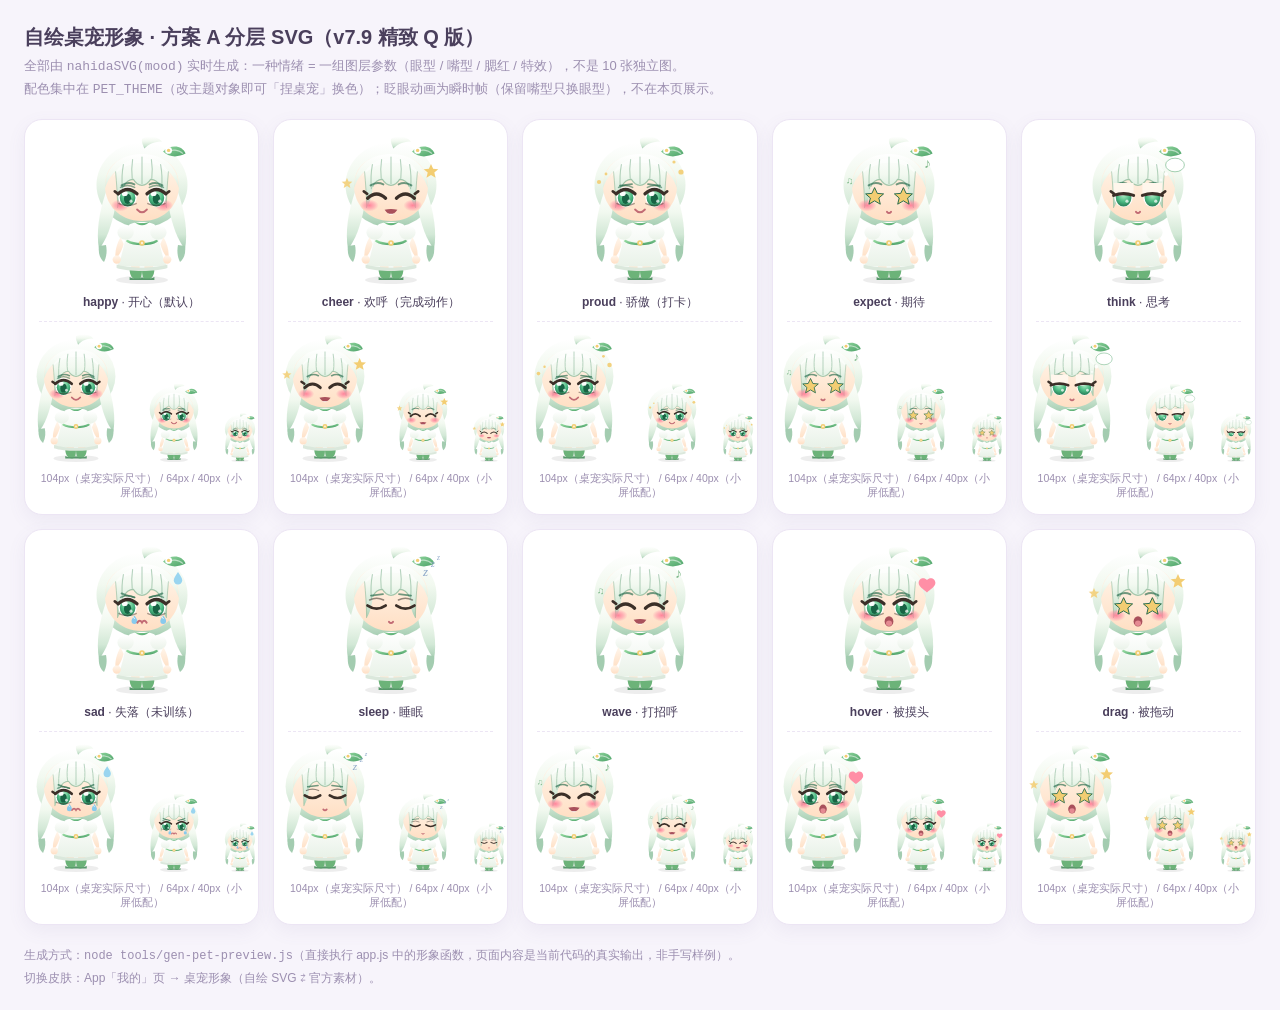
==== commit c7a4a756: "v7.9: 桌宠形象重制为精致 Q 版（渐变虹膜/睫毛/发丝线，截图验收）+ 眨眼与连点彩蛋 + AI 识别 prompt 升级与同图缓存重试 + 知识库 42→62 条 + 一键复制上一餐，139 " ====
--- a/docs/桌宠形象预览.html
+++ b/docs/桌宠形象预览.html
@@ -1,6 +1,6 @@
 <!DOCTYPE html><html lang="zh-CN"><head><meta charset="utf-8">
 <meta name="viewport" content="width=device-width,initial-scale=1">
-<title>薄肌日记 · 自绘桌宠形象预览（方案 A 分层 SVG）</title>
+<title>薄肌日记 · 自绘桌宠形象预览（方案 A 分层 SVG · v7.9 精致 Q 版）</title>
 <style>
   :root{ --bg:#f7f4fb; --card:#fff; --ink:#4a3f5c; --faint:#9c8fb0; --line:#ece5f4; }
   *{box-sizing:border-box;}
@@ -19,1472 +19,3608 @@
   .s104 svg{width:104px; height:130px;} .s64 svg{width:64px; height:80px;} .s40 svg{width:40px; height:50px;}
   footer{margin-top:20px; font-size:12px; color:var(--faint); line-height:1.8;}
 </style></head><body>
-<h1>自绘桌宠形象 · 方案 A 分层 SVG</h1>
+<h1>自绘桌宠形象 · 方案 A 分层 SVG（v7.9 精致 Q 版）</h1>
 <p class="sub">全部由 <code>nahidaSVG(mood)</code> 实时生成：一种情绪 = 一组图层参数（眼型 / 嘴型 / 腮红 / 特效），不是 10 张独立图。<br>
-零外部依赖、无外链、无脚本，单张约 1.5–2 KB，可无损缩放，支持后续扩展到「捏桌宠」。</p>
+配色集中在 <code>PET_THEME</code>（改主题对象即可「捏桌宠」换色）；眨眼动画为瞬时帧（保留嘴型只换眼型），不在本页展示。</p>
 <div class="grid">
   <div class="card">
     <div class="big"><svg xmlns="http://www.w3.org/2000/svg" viewBox="0 0 120 150" width="120" height="150">
-  <defs>
-    <linearGradient id="hg" x1="0" y1="0" x2="0" y2="1">
-      <stop offset="0" stop-color="#e7f7e0"/><stop offset=".55" stop-color="#a9dba6"/><stop offset="1" stop-color="#7cc08a"/></linearGradient>
-    <linearGradient id="dg" x1="0" y1="0" x2="0" y2="1">
-      <stop offset="0" stop-color="#fffdf8"/><stop offset="1" stop-color="#f0ead9"/></linearGradient>
-    <linearGradient id="sk" x1="0" y1="0" x2="0" y2="1">
-      <stop offset="0" stop-color="#fff1e2"/><stop offset="1" stop-color="#ffdfc8"/></linearGradient>
-  </defs>
-  <path d="M22 62 C22 26 38 12 60 12 C82 12 98 26 98 62 C98 78 94 92 90 102 C88 86 84 72 78 66 L42 66 C36 72 32 86 30 102 C26 92 22 78 22 62Z" fill="url(#hg)"/>
-  <path d="M28 58 C22 78 20 98 25 116 C31 106 35 94 38 84 Z" fill="url(#hg)"/>
-  <path d="M92 58 C98 78 100 98 95 116 C89 106 85 94 82 84 Z" fill="url(#hg)"/>
-  <path d="M60 80 C47 80 41 89 39 101 C35 113 33 126 31 134 L89 134 C87 126 85 113 81 101 C79 89 73 80 60 80Z" fill="url(#dg)"/>
-  <path d="M46 84 C52 97 68 97 74 84 C70 79 50 79 46 84Z" fill="#fffdf8"/>
-  <path d="M50.5 83 L60 93 L69.5 83" stroke="#e8c46a" stroke-width="2" fill="none" stroke-linecap="round"/>
-  <circle cx="60" cy="97" r="2.6" fill="#e8c46a"/>
-  <rect x="35" y="92" width="8.5" height="27" rx="4.2" fill="url(#sk)"/>
-  <rect x="76.5" y="92" width="8.5" height="27" rx="4.2" fill="url(#sk)"/>
-  <rect x="51" y="130" width="7" height="16" rx="3.5" fill="url(#sk)"/>
-  <rect x="62" y="130" width="7" height="16" rx="3.5" fill="url(#sk)"/>
-  <ellipse cx="60" cy="58" rx="30" ry="29" fill="url(#sk)"/>
-  <path d="M30 52 C30 28 42 18 60 18 C78 18 90 28 90 52 C84 40 76 34 66 33 C58 38 46 40 38 44 C34 47 31 49 30 52Z" fill="url(#hg)"/>
-  <path d="M60 18 C62 8 70 5 76 9 C69 10 64 13 62 19Z" fill="url(#hg)"/>
-  <path d="M31 46 C26 56 25 70 27 82 C31 70 33 58 36 50Z" fill="url(#hg)"/>
-  <path d="M89 46 C94 56 95 70 93 82 C89 70 87 58 84 50Z" fill="url(#hg)"/>
-  <ellipse cx="42" cy="69" rx="5.4" ry="3.2" fill="#ff9db0" opacity=".5"/><ellipse cx="78" cy="69" rx="5.4" ry="3.2" fill="#ff9db0" opacity=".5"/>
-  <ellipse cx="48" cy="60" rx="7" ry="8.6" fill="#4f9c78"/>
-    <ellipse cx="48" cy="61" rx="5" ry="6.4" fill="#2f6b52"/>
-    <circle cx="46" cy="57.4" r="2.3" fill="#fff"/>
-    <circle cx="50.4" cy="63" r="1.3" fill="#bff0d6" opacity=".85"/><path d="M40.5 53 C44 50 52 50 55.5 53" stroke="#2f6b52" stroke-width="2" fill="none" stroke-linecap="round"/><ellipse cx="72" cy="60" rx="7" ry="8.6" fill="#4f9c78"/>
-    <ellipse cx="72" cy="61" rx="5" ry="6.4" fill="#2f6b52"/>
-    <circle cx="70" cy="57.4" r="2.3" fill="#fff"/>
-    <circle cx="74.4" cy="63" r="1.3" fill="#bff0d6" opacity=".85"/><path d="M64.5 53 C68 50 76 50 79.5 53" stroke="#2f6b52" stroke-width="2" fill="none" stroke-linecap="round"/>
-  <path d="M55.6 71.6 C58 75 62 75 64.4 71.6" stroke="#c2696f" stroke-width="1.9" fill="none" stroke-linecap="round"/>
-  <path d="M60 24 C66 15 77 15 81 22 C74 28 64 30 60 24Z" fill="#7cc47f"/>
-  <circle cx="76" cy="21" r="2.2" fill="#e8c46a"/>
-  
+<defs>
+    <linearGradient id="ph" x1=".5" y1="0" x2=".5" y2="1">
+      <stop offset="0" stop-color="#ffffff"/><stop offset=".38" stop-color="#f2f9f0"/>
+      <stop offset=".76" stop-color="#d2e8d6"/><stop offset="1" stop-color="#a3ccb0"/></linearGradient>
+    <linearGradient id="ps" x1=".5" y1="0" x2=".5" y2="1">
+      <stop offset="0" stop-color="#fff6ec"/><stop offset="1" stop-color="#ffdfc4"/></linearGradient>
+    <radialGradient id="pe" cx=".5" cy=".32" r=".8">
+      <stop offset="0" stop-color="#b4f0c8"/><stop offset=".5" stop-color="#4dbb84"/>
+      <stop offset="1" stop-color="#186344"/></radialGradient>
+    <linearGradient id="pd" x1=".5" y1="0" x2=".5" y2="1">
+      <stop offset="0" stop-color="#ffffff"/><stop offset="1" stop-color="#e9f2e8"/></linearGradient>
+    <linearGradient id="pt" x1="0" y1="0" x2="1" y2="1">
+      <stop offset="0" stop-color="#93d89f"/><stop offset="1" stop-color="#4da269"/></linearGradient>
+    <radialGradient id="pb" cx=".5" cy=".5" r=".5">
+      <stop offset="0" stop-color="#ff7f97" stop-opacity=".95"/>
+      <stop offset=".55" stop-color="#ff8ca4" stop-opacity=".55"/>
+      <stop offset="1" stop-color="#ff8ca4" stop-opacity="0"/></radialGradient>
+  </defs>
+<ellipse cx="60" cy="146" rx="26" ry="4" fill="#000" opacity=".07"/>
+<g>
+    <ellipse cx="60" cy="51" rx="45.5" ry="42.5" fill="url(#ph)"/>
+    <path d="M24 58 C17 78 14 99 17 115 C24 107 30 91 33 74 C34 66 34 61 33 55Z" fill="url(#ph)"/>
+    <path d="M96 58 C103 78 106 99 103 115 C96 107 90 91 87 74 C86 66 86 61 87 55Z" fill="url(#ph)"/>
+    <path d="M17 112 C16 119 18 125 22 128 C25 122 25 116 24 111Z" fill="#a3ccb0"/>
+    <path d="M103 112 C104 119 102 125 98 128 C95 122 95 116 96 111Z" fill="#a3ccb0"/>
+  </g>
+<g>
+    <rect x="49" y="124" width="8.6" height="15" rx="4.3" fill="url(#ps)"/>
+    <rect x="62.4" y="124" width="8.6" height="15" rx="4.3" fill="url(#ps)"/>
+    <path d="M47.6 135 C47.6 142 51 146 55.4 146 C59 146 60 142 60 135Z" fill="#6cb379"/>
+    <path d="M60 135 C60 142 61 146 64.6 146 C69 146 72.4 142 72.4 135Z" fill="#6cb379"/>
+    <path d="M47.6 143 C51 145 59 145 60 143 L60 146 L47.6 146Z" fill="#57976a"/>
+    <path d="M60 143 C61 145 69 145 72.4 143 L72.4 146 L60 146Z" fill="#57976a"/>
+    <path d="M47 91 C44 101 42 113 39 123 C36.4 130 34.6 132.6 34.6 132.6 L85.4 132.6 C85.4 132.6 83.6 130 81 123 C78 113 76 101 73 91 C69 87 51 87 47 91Z" fill="url(#pd)"/>
+    <path d="M34.6 130.4 C46 134.4 74 134.4 85.4 130.4 L85.4 134 C74 138 46 138 34.6 134Z" fill="#dbe8dc"/>
+    <path d="M52 87.6 C56 92.4 64 92.4 68 87.6 C65 89.6 55 89.6 52 87.6Z" fill="url(#pt)"/>
+    <path d="M45.4 107 C52 111 68 111 74.6 107" stroke="url(#pt)" stroke-width="2.4" fill="none" stroke-linecap="round"/>
+    <circle cx="60" cy="109" r="2.8" fill="#f3cd72"/>
+    <circle cx="60" cy="109" r="1.2" fill="#fff" opacity=".7"/>
+    <ellipse cx="43.6" cy="98.6" rx="8.2" ry="7.2" fill="url(#pd)"/>
+    <ellipse cx="76.4" cy="98.6" rx="8.2" ry="7.2" fill="url(#pd)"/>
+    <path d="M38.6 103 C34.6 110 32.6 118 33.6 124 C36.6 123 39.6 117 41.6 110Z" fill="url(#ps)"/>
+    <path d="M81.4 103 C85.4 110 87.4 118 86.4 124 C83.4 123 80.4 117 78.4 110Z" fill="url(#ps)"/>
+    <circle cx="34.8" cy="125.6" r="4.2" fill="url(#ps)"/>
+    <circle cx="85.2" cy="125.6" r="4.2" fill="url(#ps)"/>
+  </g>
+<g>
+    <path d="M23 52 C23 32 37 21 60 21 C83 21 97 32 97 52 C97 69 84 87 60 87 C36 87 23 69 23 52Z" fill="url(#ps)"/>
+    <path d="M34 50 C36 42 42 37 50 42 C53 46 56 48 60 48 C64 48 67 46 70 42 C78 37 84 42 86 50 C84 44 79 40 73 39 C69 41 65 43 60 43 C55 43 51 41 47 39 C41 40 36 44 34 50Z" fill="#f3c3a0" opacity=".5"/>
+  </g>
+<g>
+    <path d="M60 5 C66 1 75 2 80 7.4 C73 7.4 66.6 9.6 62.4 14.6 C60.6 10.6 59.4 7.6 60 5Z" fill="url(#ph)"/>
+    <path d="M23 54 C23 34 37 20 60 20 C83 20 97 34 97 54
+             C94 46 90.4 40.4 86.4 37.4
+             C85.4 50 84.4 62 84.4 74
+             C81 69 79 61 78.2 52.6
+             C76 47.6 72.6 45.6 68.6 45.4
+             C66.4 49 63.4 51.2 60 51.4
+             C56.6 51.2 53.6 49 51.4 45.4
+             C47.4 45.6 44 47.6 41.8 52.6
+             C41 61 39 69 35.6 74
+             C35.6 62 34.6 50 33.6 37.4
+             C29.6 40.4 26 46 23 54Z" fill="url(#ph)"/>
+    <path d="M31 43 C39 27 50 24.6 61 24.6 C72 24.6 83 28 89 43 C81 32 72 28.4 61 28.4 C49 28.4 39 32.6 31 43Z" fill="#fff" opacity=".5"/>
+    <g stroke="#7db08e" stroke-width="1.1" fill="none" stroke-linecap="round" opacity=".55">
+      <path d="M50.6 25.6 C49.6 32 49.4 38 50.2 44.4"/>
+      <path d="M60 23 C60 30 60 38 60 49.4"/>
+      <path d="M69.4 25.6 C70.4 32 70.6 38 69.8 44.4"/>
+      <path d="M41.4 30.6 C40 38 39.6 46 40.4 54.6"/>
+      <path d="M78.6 30.6 C80 38 80.4 46 79.6 54.6"/>
+    </g>
+    <path d="M41.8 52.6 C44 47.6 47.4 45.6 51.4 45.4 C53.6 49 56.6 51.2 60 51.4 C63.4 51.2 66.4 49 68.6 45.4 C72.6 45.6 76 47.6 78.2 52.6" stroke="#7db08e" stroke-width="1.2" fill="none" stroke-linecap="round" opacity=".65"/>
+    <path d="M33.6 37.4 C34.6 50 35.6 62 35.6 74" stroke="#7db08e" stroke-width="1" fill="none" opacity=".5"/>
+    <path d="M86.4 37.4 C85.4 50 84.4 62 84.4 74" stroke="#7db08e" stroke-width="1" fill="none" opacity=".5"/>
+  </g>
+<ellipse cx="38.2" cy="71.4" rx="9.4" ry="6" fill="url(#pb)"/><ellipse cx="81.8" cy="71.4" rx="9.4" ry="6" fill="url(#pb)"/>
+<path d="M39.6 51.4 Q46 47.2 52.4 50.4" stroke="#186344" stroke-width="1.9" fill="none" stroke-linecap="round" opacity="0.62"/>
+                <path d="M67.6 50.4 Q74 47.2 80.4 51.4" stroke="#186344" stroke-width="1.9" fill="none" stroke-linecap="round" opacity="0.62"/>
+<g><ellipse cx="45.6" cy="63" rx="9.2" ry="10.2" fill="#fff"/><ellipse cx="45.6" cy="63.8" rx="7.8" ry="8.8" fill="url(#pe)"/><ellipse cx="45.6" cy="64.8" rx="3.7" ry="5.1" fill="#186344"/><ellipse cx="42.7" cy="59.4" rx="3" ry="2.7" fill="#fff" opacity=".97"/>
+                 <circle cx="49" cy="67.2" r="1.6" fill="#fff" opacity=".72"/><path d="M37 69.6 Q45.6 73.4 54.2 69.6" stroke="#3b2f28" stroke-width="1.4" fill="none" stroke-linecap="round" opacity=".45"/><path d="M36.2 59.8 Q45.6 51.2 55 59.8" stroke="#3b2f28" stroke-width="3.2" fill="none" stroke-linecap="round"/><path d="M36.2 59.8 l-3.4 -2.4" stroke="#3b2f28" stroke-width="2.7" fill="none" stroke-linecap="round"/><path d="M38.6 53.4 Q45.6 49.6 52.6 53.4" stroke="#186344" stroke-width="1.6" fill="none" stroke-linecap="round" opacity=".5"/></g><g><ellipse cx="74.4" cy="63" rx="9.2" ry="10.2" fill="#fff"/><ellipse cx="74.4" cy="63.8" rx="7.8" ry="8.8" fill="url(#pe)"/><ellipse cx="74.4" cy="64.8" rx="3.7" ry="5.1" fill="#186344"/><ellipse cx="71.5" cy="59.4" rx="3" ry="2.7" fill="#fff" opacity=".97"/>
+                 <circle cx="77.80000000000001" cy="67.2" r="1.6" fill="#fff" opacity=".72"/><path d="M65.80000000000001 69.6 Q74.4 73.4 83 69.6" stroke="#3b2f28" stroke-width="1.4" fill="none" stroke-linecap="round" opacity=".45"/><path d="M65 59.8 Q74.4 51.2 83.80000000000001 59.8" stroke="#3b2f28" stroke-width="3.2" fill="none" stroke-linecap="round"/><path d="M83.80000000000001 59.8 l3.4 -2.4" stroke="#3b2f28" stroke-width="2.7" fill="none" stroke-linecap="round"/><path d="M67.4 53.4 Q74.4 49.6 81.4 53.4" stroke="#186344" stroke-width="1.6" fill="none" stroke-linecap="round" opacity=".5"/></g>
+<path d="M55.2 75.60000000000001 Q60 81 64.8 75.60000000000001" stroke="#c26b74" stroke-width="2.1" fill="none" stroke-linecap="round"/>
+<path d="M81 17.6 C89.4 9.6 100.6 11.6 103.6 19.6 C95.6 23.6 87.6 23.6 81 17.6Z" fill="url(#pt)"/>
+<path d="M83.6 18.6 C89.6 14.6 97 15.6 101 19.6" stroke="#fff" stroke-width="1.3" fill="none" opacity=".55"/>
+<circle cx="86.6" cy="16.4" r="3.4" fill="#fff"/>
+<circle cx="86.6" cy="16.4" r="1.7" fill="#f3cd72"/>
+
 </svg></div>
     <div class="cap"><b>happy</b> · 开心（默认）</div>
     <div class="sizes">
       <span class="s104"><svg xmlns="http://www.w3.org/2000/svg" viewBox="0 0 120 150" width="120" height="150">
-  <defs>
-    <linearGradient id="hg" x1="0" y1="0" x2="0" y2="1">
-      <stop offset="0" stop-color="#e7f7e0"/><stop offset=".55" stop-color="#a9dba6"/><stop offset="1" stop-color="#7cc08a"/></linearGradient>
-    <linearGradient id="dg" x1="0" y1="0" x2="0" y2="1">
-      <stop offset="0" stop-color="#fffdf8"/><stop offset="1" stop-color="#f0ead9"/></linearGradient>
-    <linearGradient id="sk" x1="0" y1="0" x2="0" y2="1">
-      <stop offset="0" stop-color="#fff1e2"/><stop offset="1" stop-color="#ffdfc8"/></linearGradient>
-  </defs>
-  <path d="M22 62 C22 26 38 12 60 12 C82 12 98 26 98 62 C98 78 94 92 90 102 C88 86 84 72 78 66 L42 66 C36 72 32 86 30 102 C26 92 22 78 22 62Z" fill="url(#hg)"/>
-  <path d="M28 58 C22 78 20 98 25 116 C31 106 35 94 38 84 Z" fill="url(#hg)"/>
-  <path d="M92 58 C98 78 100 98 95 116 C89 106 85 94 82 84 Z" fill="url(#hg)"/>
-  <path d="M60 80 C47 80 41 89 39 101 C35 113 33 126 31 134 L89 134 C87 126 85 113 81 101 C79 89 73 80 60 80Z" fill="url(#dg)"/>
-  <path d="M46 84 C52 97 68 97 74 84 C70 79 50 79 46 84Z" fill="#fffdf8"/>
-  <path d="M50.5 83 L60 93 L69.5 83" stroke="#e8c46a" stroke-width="2" fill="none" stroke-linecap="round"/>
-  <circle cx="60" cy="97" r="2.6" fill="#e8c46a"/>
-  <rect x="35" y="92" width="8.5" height="27" rx="4.2" fill="url(#sk)"/>
-  <rect x="76.5" y="92" width="8.5" height="27" rx="4.2" fill="url(#sk)"/>
-  <rect x="51" y="130" width="7" height="16" rx="3.5" fill="url(#sk)"/>
-  <rect x="62" y="130" width="7" height="16" rx="3.5" fill="url(#sk)"/>
-  <ellipse cx="60" cy="58" rx="30" ry="29" fill="url(#sk)"/>
-  <path d="M30 52 C30 28 42 18 60 18 C78 18 90 28 90 52 C84 40 76 34 66 33 C58 38 46 40 38 44 C34 47 31 49 30 52Z" fill="url(#hg)"/>
-  <path d="M60 18 C62 8 70 5 76 9 C69 10 64 13 62 19Z" fill="url(#hg)"/>
-  <path d="M31 46 C26 56 25 70 27 82 C31 70 33 58 36 50Z" fill="url(#hg)"/>
-  <path d="M89 46 C94 56 95 70 93 82 C89 70 87 58 84 50Z" fill="url(#hg)"/>
-  <ellipse cx="42" cy="69" rx="5.4" ry="3.2" fill="#ff9db0" opacity=".5"/><ellipse cx="78" cy="69" rx="5.4" ry="3.2" fill="#ff9db0" opacity=".5"/>
-  <ellipse cx="48" cy="60" rx="7" ry="8.6" fill="#4f9c78"/>
-    <ellipse cx="48" cy="61" rx="5" ry="6.4" fill="#2f6b52"/>
-    <circle cx="46" cy="57.4" r="2.3" fill="#fff"/>
-    <circle cx="50.4" cy="63" r="1.3" fill="#bff0d6" opacity=".85"/><path d="M40.5 53 C44 50 52 50 55.5 53" stroke="#2f6b52" stroke-width="2" fill="none" stroke-linecap="round"/><ellipse cx="72" cy="60" rx="7" ry="8.6" fill="#4f9c78"/>
-    <ellipse cx="72" cy="61" rx="5" ry="6.4" fill="#2f6b52"/>
-    <circle cx="70" cy="57.4" r="2.3" fill="#fff"/>
-    <circle cx="74.4" cy="63" r="1.3" fill="#bff0d6" opacity=".85"/><path d="M64.5 53 C68 50 76 50 79.5 53" stroke="#2f6b52" stroke-width="2" fill="none" stroke-linecap="round"/>
-  <path d="M55.6 71.6 C58 75 62 75 64.4 71.6" stroke="#c2696f" stroke-width="1.9" fill="none" stroke-linecap="round"/>
-  <path d="M60 24 C66 15 77 15 81 22 C74 28 64 30 60 24Z" fill="#7cc47f"/>
-  <circle cx="76" cy="21" r="2.2" fill="#e8c46a"/>
-  
+<defs>
+    <linearGradient id="ph" x1=".5" y1="0" x2=".5" y2="1">
+      <stop offset="0" stop-color="#ffffff"/><stop offset=".38" stop-color="#f2f9f0"/>
+      <stop offset=".76" stop-color="#d2e8d6"/><stop offset="1" stop-color="#a3ccb0"/></linearGradient>
+    <linearGradient id="ps" x1=".5" y1="0" x2=".5" y2="1">
+      <stop offset="0" stop-color="#fff6ec"/><stop offset="1" stop-color="#ffdfc4"/></linearGradient>
+    <radialGradient id="pe" cx=".5" cy=".32" r=".8">
+      <stop offset="0" stop-color="#b4f0c8"/><stop offset=".5" stop-color="#4dbb84"/>
+      <stop offset="1" stop-color="#186344"/></radialGradient>
+    <linearGradient id="pd" x1=".5" y1="0" x2=".5" y2="1">
+      <stop offset="0" stop-color="#ffffff"/><stop offset="1" stop-color="#e9f2e8"/></linearGradient>
+    <linearGradient id="pt" x1="0" y1="0" x2="1" y2="1">
+      <stop offset="0" stop-color="#93d89f"/><stop offset="1" stop-color="#4da269"/></linearGradient>
+    <radialGradient id="pb" cx=".5" cy=".5" r=".5">
+      <stop offset="0" stop-color="#ff7f97" stop-opacity=".95"/>
+      <stop offset=".55" stop-color="#ff8ca4" stop-opacity=".55"/>
+      <stop offset="1" stop-color="#ff8ca4" stop-opacity="0"/></radialGradient>
+  </defs>
+<ellipse cx="60" cy="146" rx="26" ry="4" fill="#000" opacity=".07"/>
+<g>
+    <ellipse cx="60" cy="51" rx="45.5" ry="42.5" fill="url(#ph)"/>
+    <path d="M24 58 C17 78 14 99 17 115 C24 107 30 91 33 74 C34 66 34 61 33 55Z" fill="url(#ph)"/>
+    <path d="M96 58 C103 78 106 99 103 115 C96 107 90 91 87 74 C86 66 86 61 87 55Z" fill="url(#ph)"/>
+    <path d="M17 112 C16 119 18 125 22 128 C25 122 25 116 24 111Z" fill="#a3ccb0"/>
+    <path d="M103 112 C104 119 102 125 98 128 C95 122 95 116 96 111Z" fill="#a3ccb0"/>
+  </g>
+<g>
+    <rect x="49" y="124" width="8.6" height="15" rx="4.3" fill="url(#ps)"/>
+    <rect x="62.4" y="124" width="8.6" height="15" rx="4.3" fill="url(#ps)"/>
+    <path d="M47.6 135 C47.6 142 51 146 55.4 146 C59 146 60 142 60 135Z" fill="#6cb379"/>
+    <path d="M60 135 C60 142 61 146 64.6 146 C69 146 72.4 142 72.4 135Z" fill="#6cb379"/>
+    <path d="M47.6 143 C51 145 59 145 60 143 L60 146 L47.6 146Z" fill="#57976a"/>
+    <path d="M60 143 C61 145 69 145 72.4 143 L72.4 146 L60 146Z" fill="#57976a"/>
+    <path d="M47 91 C44 101 42 113 39 123 C36.4 130 34.6 132.6 34.6 132.6 L85.4 132.6 C85.4 132.6 83.6 130 81 123 C78 113 76 101 73 91 C69 87 51 87 47 91Z" fill="url(#pd)"/>
+    <path d="M34.6 130.4 C46 134.4 74 134.4 85.4 130.4 L85.4 134 C74 138 46 138 34.6 134Z" fill="#dbe8dc"/>
+    <path d="M52 87.6 C56 92.4 64 92.4 68 87.6 C65 89.6 55 89.6 52 87.6Z" fill="url(#pt)"/>
+    <path d="M45.4 107 C52 111 68 111 74.6 107" stroke="url(#pt)" stroke-width="2.4" fill="none" stroke-linecap="round"/>
+    <circle cx="60" cy="109" r="2.8" fill="#f3cd72"/>
+    <circle cx="60" cy="109" r="1.2" fill="#fff" opacity=".7"/>
+    <ellipse cx="43.6" cy="98.6" rx="8.2" ry="7.2" fill="url(#pd)"/>
+    <ellipse cx="76.4" cy="98.6" rx="8.2" ry="7.2" fill="url(#pd)"/>
+    <path d="M38.6 103 C34.6 110 32.6 118 33.6 124 C36.6 123 39.6 117 41.6 110Z" fill="url(#ps)"/>
+    <path d="M81.4 103 C85.4 110 87.4 118 86.4 124 C83.4 123 80.4 117 78.4 110Z" fill="url(#ps)"/>
+    <circle cx="34.8" cy="125.6" r="4.2" fill="url(#ps)"/>
+    <circle cx="85.2" cy="125.6" r="4.2" fill="url(#ps)"/>
+  </g>
+<g>
+    <path d="M23 52 C23 32 37 21 60 21 C83 21 97 32 97 52 C97 69 84 87 60 87 C36 87 23 69 23 52Z" fill="url(#ps)"/>
+    <path d="M34 50 C36 42 42 37 50 42 C53 46 56 48 60 48 C64 48 67 46 70 42 C78 37 84 42 86 50 C84 44 79 40 73 39 C69 41 65 43 60 43 C55 43 51 41 47 39 C41 40 36 44 34 50Z" fill="#f3c3a0" opacity=".5"/>
+  </g>
+<g>
+    <path d="M60 5 C66 1 75 2 80 7.4 C73 7.4 66.6 9.6 62.4 14.6 C60.6 10.6 59.4 7.6 60 5Z" fill="url(#ph)"/>
+    <path d="M23 54 C23 34 37 20 60 20 C83 20 97 34 97 54
+             C94 46 90.4 40.4 86.4 37.4
+             C85.4 50 84.4 62 84.4 74
+             C81 69 79 61 78.2 52.6
+             C76 47.6 72.6 45.6 68.6 45.4
+             C66.4 49 63.4 51.2 60 51.4
+             C56.6 51.2 53.6 49 51.4 45.4
+             C47.4 45.6 44 47.6 41.8 52.6
+             C41 61 39 69 35.6 74
+             C35.6 62 34.6 50 33.6 37.4
+             C29.6 40.4 26 46 23 54Z" fill="url(#ph)"/>
+    <path d="M31 43 C39 27 50 24.6 61 24.6 C72 24.6 83 28 89 43 C81 32 72 28.4 61 28.4 C49 28.4 39 32.6 31 43Z" fill="#fff" opacity=".5"/>
+    <g stroke="#7db08e" stroke-width="1.1" fill="none" stroke-linecap="round" opacity=".55">
+      <path d="M50.6 25.6 C49.6 32 49.4 38 50.2 44.4"/>
+      <path d="M60 23 C60 30 60 38 60 49.4"/>
+      <path d="M69.4 25.6 C70.4 32 70.6 38 69.8 44.4"/>
+      <path d="M41.4 30.6 C40 38 39.6 46 40.4 54.6"/>
+      <path d="M78.6 30.6 C80 38 80.4 46 79.6 54.6"/>
+    </g>
+    <path d="M41.8 52.6 C44 47.6 47.4 45.6 51.4 45.4 C53.6 49 56.6 51.2 60 51.4 C63.4 51.2 66.4 49 68.6 45.4 C72.6 45.6 76 47.6 78.2 52.6" stroke="#7db08e" stroke-width="1.2" fill="none" stroke-linecap="round" opacity=".65"/>
+    <path d="M33.6 37.4 C34.6 50 35.6 62 35.6 74" stroke="#7db08e" stroke-width="1" fill="none" opacity=".5"/>
+    <path d="M86.4 37.4 C85.4 50 84.4 62 84.4 74" stroke="#7db08e" stroke-width="1" fill="none" opacity=".5"/>
+  </g>
+<ellipse cx="38.2" cy="71.4" rx="9.4" ry="6" fill="url(#pb)"/><ellipse cx="81.8" cy="71.4" rx="9.4" ry="6" fill="url(#pb)"/>
+<path d="M39.6 51.4 Q46 47.2 52.4 50.4" stroke="#186344" stroke-width="1.9" fill="none" stroke-linecap="round" opacity="0.62"/>
+                <path d="M67.6 50.4 Q74 47.2 80.4 51.4" stroke="#186344" stroke-width="1.9" fill="none" stroke-linecap="round" opacity="0.62"/>
+<g><ellipse cx="45.6" cy="63" rx="9.2" ry="10.2" fill="#fff"/><ellipse cx="45.6" cy="63.8" rx="7.8" ry="8.8" fill="url(#pe)"/><ellipse cx="45.6" cy="64.8" rx="3.7" ry="5.1" fill="#186344"/><ellipse cx="42.7" cy="59.4" rx="3" ry="2.7" fill="#fff" opacity=".97"/>
+                 <circle cx="49" cy="67.2" r="1.6" fill="#fff" opacity=".72"/><path d="M37 69.6 Q45.6 73.4 54.2 69.6" stroke="#3b2f28" stroke-width="1.4" fill="none" stroke-linecap="round" opacity=".45"/><path d="M36.2 59.8 Q45.6 51.2 55 59.8" stroke="#3b2f28" stroke-width="3.2" fill="none" stroke-linecap="round"/><path d="M36.2 59.8 l-3.4 -2.4" stroke="#3b2f28" stroke-width="2.7" fill="none" stroke-linecap="round"/><path d="M38.6 53.4 Q45.6 49.6 52.6 53.4" stroke="#186344" stroke-width="1.6" fill="none" stroke-linecap="round" opacity=".5"/></g><g><ellipse cx="74.4" cy="63" rx="9.2" ry="10.2" fill="#fff"/><ellipse cx="74.4" cy="63.8" rx="7.8" ry="8.8" fill="url(#pe)"/><ellipse cx="74.4" cy="64.8" rx="3.7" ry="5.1" fill="#186344"/><ellipse cx="71.5" cy="59.4" rx="3" ry="2.7" fill="#fff" opacity=".97"/>
+                 <circle cx="77.80000000000001" cy="67.2" r="1.6" fill="#fff" opacity=".72"/><path d="M65.80000000000001 69.6 Q74.4 73.4 83 69.6" stroke="#3b2f28" stroke-width="1.4" fill="none" stroke-linecap="round" opacity=".45"/><path d="M65 59.8 Q74.4 51.2 83.80000000000001 59.8" stroke="#3b2f28" stroke-width="3.2" fill="none" stroke-linecap="round"/><path d="M83.80000000000001 59.8 l3.4 -2.4" stroke="#3b2f28" stroke-width="2.7" fill="none" stroke-linecap="round"/><path d="M67.4 53.4 Q74.4 49.6 81.4 53.4" stroke="#186344" stroke-width="1.6" fill="none" stroke-linecap="round" opacity=".5"/></g>
+<path d="M55.2 75.60000000000001 Q60 81 64.8 75.60000000000001" stroke="#c26b74" stroke-width="2.1" fill="none" stroke-linecap="round"/>
+<path d="M81 17.6 C89.4 9.6 100.6 11.6 103.6 19.6 C95.6 23.6 87.6 23.6 81 17.6Z" fill="url(#pt)"/>
+<path d="M83.6 18.6 C89.6 14.6 97 15.6 101 19.6" stroke="#fff" stroke-width="1.3" fill="none" opacity=".55"/>
+<circle cx="86.6" cy="16.4" r="3.4" fill="#fff"/>
+<circle cx="86.6" cy="16.4" r="1.7" fill="#f3cd72"/>
+
 </svg></span>
       <span class="s64"><svg xmlns="http://www.w3.org/2000/svg" viewBox="0 0 120 150" width="120" height="150">
-  <defs>
-    <linearGradient id="hg" x1="0" y1="0" x2="0" y2="1">
-      <stop offset="0" stop-color="#e7f7e0"/><stop offset=".55" stop-color="#a9dba6"/><stop offset="1" stop-color="#7cc08a"/></linearGradient>
-    <linearGradient id="dg" x1="0" y1="0" x2="0" y2="1">
-      <stop offset="0" stop-color="#fffdf8"/><stop offset="1" stop-color="#f0ead9"/></linearGradient>
-    <linearGradient id="sk" x1="0" y1="0" x2="0" y2="1">
-      <stop offset="0" stop-color="#fff1e2"/><stop offset="1" stop-color="#ffdfc8"/></linearGradient>
-  </defs>
-  <path d="M22 62 C22 26 38 12 60 12 C82 12 98 26 98 62 C98 78 94 92 90 102 C88 86 84 72 78 66 L42 66 C36 72 32 86 30 102 C26 92 22 78 22 62Z" fill="url(#hg)"/>
-  <path d="M28 58 C22 78 20 98 25 116 C31 106 35 94 38 84 Z" fill="url(#hg)"/>
-  <path d="M92 58 C98 78 100 98 95 116 C89 106 85 94 82 84 Z" fill="url(#hg)"/>
-  <path d="M60 80 C47 80 41 89 39 101 C35 113 33 126 31 134 L89 134 C87 126 85 113 81 101 C79 89 73 80 60 80Z" fill="url(#dg)"/>
-  <path d="M46 84 C52 97 68 97 74 84 C70 79 50 79 46 84Z" fill="#fffdf8"/>
-  <path d="M50.5 83 L60 93 L69.5 83" stroke="#e8c46a" stroke-width="2" fill="none" stroke-linecap="round"/>
-  <circle cx="60" cy="97" r="2.6" fill="#e8c46a"/>
-  <rect x="35" y="92" width="8.5" height="27" rx="4.2" fill="url(#sk)"/>
-  <rect x="76.5" y="92" width="8.5" height="27" rx="4.2" fill="url(#sk)"/>
-  <rect x="51" y="130" width="7" height="16" rx="3.5" fill="url(#sk)"/>
-  <rect x="62" y="130" width="7" height="16" rx="3.5" fill="url(#sk)"/>
-  <ellipse cx="60" cy="58" rx="30" ry="29" fill="url(#sk)"/>
-  <path d="M30 52 C30 28 42 18 60 18 C78 18 90 28 90 52 C84 40 76 34 66 33 C58 38 46 40 38 44 C34 47 31 49 30 52Z" fill="url(#hg)"/>
-  <path d="M60 18 C62 8 70 5 76 9 C69 10 64 13 62 19Z" fill="url(#hg)"/>
-  <path d="M31 46 C26 56 25 70 27 82 C31 70 33 58 36 50Z" fill="url(#hg)"/>
-  <path d="M89 46 C94 56 95 70 93 82 C89 70 87 58 84 50Z" fill="url(#hg)"/>
-  <ellipse cx="42" cy="69" rx="5.4" ry="3.2" fill="#ff9db0" opacity=".5"/><ellipse cx="78" cy="69" rx="5.4" ry="3.2" fill="#ff9db0" opacity=".5"/>
-  <ellipse cx="48" cy="60" rx="7" ry="8.6" fill="#4f9c78"/>
-    <ellipse cx="48" cy="61" rx="5" ry="6.4" fill="#2f6b52"/>
-    <circle cx="46" cy="57.4" r="2.3" fill="#fff"/>
-    <circle cx="50.4" cy="63" r="1.3" fill="#bff0d6" opacity=".85"/><path d="M40.5 53 C44 50 52 50 55.5 53" stroke="#2f6b52" stroke-width="2" fill="none" stroke-linecap="round"/><ellipse cx="72" cy="60" rx="7" ry="8.6" fill="#4f9c78"/>
-    <ellipse cx="72" cy="61" rx="5" ry="6.4" fill="#2f6b52"/>
-    <circle cx="70" cy="57.4" r="2.3" fill="#fff"/>
-    <circle cx="74.4" cy="63" r="1.3" fill="#bff0d6" opacity=".85"/><path d="M64.5 53 C68 50 76 50 79.5 53" stroke="#2f6b52" stroke-width="2" fill="none" stroke-linecap="round"/>
-  <path d="M55.6 71.6 C58 75 62 75 64.4 71.6" stroke="#c2696f" stroke-width="1.9" fill="none" stroke-linecap="round"/>
-  <path d="M60 24 C66 15 77 15 81 22 C74 28 64 30 60 24Z" fill="#7cc47f"/>
-  <circle cx="76" cy="21" r="2.2" fill="#e8c46a"/>
-  
+<defs>
+    <linearGradient id="ph" x1=".5" y1="0" x2=".5" y2="1">
+      <stop offset="0" stop-color="#ffffff"/><stop offset=".38" stop-color="#f2f9f0"/>
+      <stop offset=".76" stop-color="#d2e8d6"/><stop offset="1" stop-color="#a3ccb0"/></linearGradient>
+    <linearGradient id="ps" x1=".5" y1="0" x2=".5" y2="1">
+      <stop offset="0" stop-color="#fff6ec"/><stop offset="1" stop-color="#ffdfc4"/></linearGradient>
+    <radialGradient id="pe" cx=".5" cy=".32" r=".8">
+      <stop offset="0" stop-color="#b4f0c8"/><stop offset=".5" stop-color="#4dbb84"/>
+      <stop offset="1" stop-color="#186344"/></radialGradient>
+    <linearGradient id="pd" x1=".5" y1="0" x2=".5" y2="1">
+      <stop offset="0" stop-color="#ffffff"/><stop offset="1" stop-color="#e9f2e8"/></linearGradient>
+    <linearGradient id="pt" x1="0" y1="0" x2="1" y2="1">
+      <stop offset="0" stop-color="#93d89f"/><stop offset="1" stop-color="#4da269"/></linearGradient>
+    <radialGradient id="pb" cx=".5" cy=".5" r=".5">
+      <stop offset="0" stop-color="#ff7f97" stop-opacity=".95"/>
+      <stop offset=".55" stop-color="#ff8ca4" stop-opacity=".55"/>
+      <stop offset="1" stop-color="#ff8ca4" stop-opacity="0"/></radialGradient>
+  </defs>
+<ellipse cx="60" cy="146" rx="26" ry="4" fill="#000" opacity=".07"/>
+<g>
+    <ellipse cx="60" cy="51" rx="45.5" ry="42.5" fill="url(#ph)"/>
+    <path d="M24 58 C17 78 14 99 17 115 C24 107 30 91 33 74 C34 66 34 61 33 55Z" fill="url(#ph)"/>
+    <path d="M96 58 C103 78 106 99 103 115 C96 107 90 91 87 74 C86 66 86 61 87 55Z" fill="url(#ph)"/>
+    <path d="M17 112 C16 119 18 125 22 128 C25 122 25 116 24 111Z" fill="#a3ccb0"/>
+    <path d="M103 112 C104 119 102 125 98 128 C95 122 95 116 96 111Z" fill="#a3ccb0"/>
+  </g>
+<g>
+    <rect x="49" y="124" width="8.6" height="15" rx="4.3" fill="url(#ps)"/>
+    <rect x="62.4" y="124" width="8.6" height="15" rx="4.3" fill="url(#ps)"/>
+    <path d="M47.6 135 C47.6 142 51 146 55.4 146 C59 146 60 142 60 135Z" fill="#6cb379"/>
+    <path d="M60 135 C60 142 61 146 64.6 146 C69 146 72.4 142 72.4 135Z" fill="#6cb379"/>
+    <path d="M47.6 143 C51 145 59 145 60 143 L60 146 L47.6 146Z" fill="#57976a"/>
+    <path d="M60 143 C61 145 69 145 72.4 143 L72.4 146 L60 146Z" fill="#57976a"/>
+    <path d="M47 91 C44 101 42 113 39 123 C36.4 130 34.6 132.6 34.6 132.6 L85.4 132.6 C85.4 132.6 83.6 130 81 123 C78 113 76 101 73 91 C69 87 51 87 47 91Z" fill="url(#pd)"/>
+    <path d="M34.6 130.4 C46 134.4 74 134.4 85.4 130.4 L85.4 134 C74 138 46 138 34.6 134Z" fill="#dbe8dc"/>
+    <path d="M52 87.6 C56 92.4 64 92.4 68 87.6 C65 89.6 55 89.6 52 87.6Z" fill="url(#pt)"/>
+    <path d="M45.4 107 C52 111 68 111 74.6 107" stroke="url(#pt)" stroke-width="2.4" fill="none" stroke-linecap="round"/>
+    <circle cx="60" cy="109" r="2.8" fill="#f3cd72"/>
+    <circle cx="60" cy="109" r="1.2" fill="#fff" opacity=".7"/>
+    <ellipse cx="43.6" cy="98.6" rx="8.2" ry="7.2" fill="url(#pd)"/>
+    <ellipse cx="76.4" cy="98.6" rx="8.2" ry="7.2" fill="url(#pd)"/>
+    <path d="M38.6 103 C34.6 110 32.6 118 33.6 124 C36.6 123 39.6 117 41.6 110Z" fill="url(#ps)"/>
+    <path d="M81.4 103 C85.4 110 87.4 118 86.4 124 C83.4 123 80.4 117 78.4 110Z" fill="url(#ps)"/>
+    <circle cx="34.8" cy="125.6" r="4.2" fill="url(#ps)"/>
+    <circle cx="85.2" cy="125.6" r="4.2" fill="url(#ps)"/>
+  </g>
+<g>
+    <path d="M23 52 C23 32 37 21 60 21 C83 21 97 32 97 52 C97 69 84 87 60 87 C36 87 23 69 23 52Z" fill="url(#ps)"/>
+    <path d="M34 50 C36 42 42 37 50 42 C53 46 56 48 60 48 C64 48 67 46 70 42 C78 37 84 42 86 50 C84 44 79 40 73 39 C69 41 65 43 60 43 C55 43 51 41 47 39 C41 40 36 44 34 50Z" fill="#f3c3a0" opacity=".5"/>
+  </g>
+<g>
+    <path d="M60 5 C66 1 75 2 80 7.4 C73 7.4 66.6 9.6 62.4 14.6 C60.6 10.6 59.4 7.6 60 5Z" fill="url(#ph)"/>
+    <path d="M23 54 C23 34 37 20 60 20 C83 20 97 34 97 54
+             C94 46 90.4 40.4 86.4 37.4
+             C85.4 50 84.4 62 84.4 74
+             C81 69 79 61 78.2 52.6
+             C76 47.6 72.6 45.6 68.6 45.4
+             C66.4 49 63.4 51.2 60 51.4
+             C56.6 51.2 53.6 49 51.4 45.4
+             C47.4 45.6 44 47.6 41.8 52.6
+             C41 61 39 69 35.6 74
+             C35.6 62 34.6 50 33.6 37.4
+             C29.6 40.4 26 46 23 54Z" fill="url(#ph)"/>
+    <path d="M31 43 C39 27 50 24.6 61 24.6 C72 24.6 83 28 89 43 C81 32 72 28.4 61 28.4 C49 28.4 39 32.6 31 43Z" fill="#fff" opacity=".5"/>
+    <g stroke="#7db08e" stroke-width="1.1" fill="none" stroke-linecap="round" opacity=".55">
+      <path d="M50.6 25.6 C49.6 32 49.4 38 50.2 44.4"/>
+      <path d="M60 23 C60 30 60 38 60 49.4"/>
+      <path d="M69.4 25.6 C70.4 32 70.6 38 69.8 44.4"/>
+      <path d="M41.4 30.6 C40 38 39.6 46 40.4 54.6"/>
+      <path d="M78.6 30.6 C80 38 80.4 46 79.6 54.6"/>
+    </g>
+    <path d="M41.8 52.6 C44 47.6 47.4 45.6 51.4 45.4 C53.6 49 56.6 51.2 60 51.4 C63.4 51.2 66.4 49 68.6 45.4 C72.6 45.6 76 47.6 78.2 52.6" stroke="#7db08e" stroke-width="1.2" fill="none" stroke-linecap="round" opacity=".65"/>
+    <path d="M33.6 37.4 C34.6 50 35.6 62 35.6 74" stroke="#7db08e" stroke-width="1" fill="none" opacity=".5"/>
+    <path d="M86.4 37.4 C85.4 50 84.4 62 84.4 74" stroke="#7db08e" stroke-width="1" fill="none" opacity=".5"/>
+  </g>
+<ellipse cx="38.2" cy="71.4" rx="9.4" ry="6" fill="url(#pb)"/><ellipse cx="81.8" cy="71.4" rx="9.4" ry="6" fill="url(#pb)"/>
+<path d="M39.6 51.4 Q46 47.2 52.4 50.4" stroke="#186344" stroke-width="1.9" fill="none" stroke-linecap="round" opacity="0.62"/>
+                <path d="M67.6 50.4 Q74 47.2 80.4 51.4" stroke="#186344" stroke-width="1.9" fill="none" stroke-linecap="round" opacity="0.62"/>
+<g><ellipse cx="45.6" cy="63" rx="9.2" ry="10.2" fill="#fff"/><ellipse cx="45.6" cy="63.8" rx="7.8" ry="8.8" fill="url(#pe)"/><ellipse cx="45.6" cy="64.8" rx="3.7" ry="5.1" fill="#186344"/><ellipse cx="42.7" cy="59.4" rx="3" ry="2.7" fill="#fff" opacity=".97"/>
+                 <circle cx="49" cy="67.2" r="1.6" fill="#fff" opacity=".72"/><path d="M37 69.6 Q45.6 73.4 54.2 69.6" stroke="#3b2f28" stroke-width="1.4" fill="none" stroke-linecap="round" opacity=".45"/><path d="M36.2 59.8 Q45.6 51.2 55 59.8" stroke="#3b2f28" stroke-width="3.2" fill="none" stroke-linecap="round"/><path d="M36.2 59.8 l-3.4 -2.4" stroke="#3b2f28" stroke-width="2.7" fill="none" stroke-linecap="round"/><path d="M38.6 53.4 Q45.6 49.6 52.6 53.4" stroke="#186344" stroke-width="1.6" fill="none" stroke-linecap="round" opacity=".5"/></g><g><ellipse cx="74.4" cy="63" rx="9.2" ry="10.2" fill="#fff"/><ellipse cx="74.4" cy="63.8" rx="7.8" ry="8.8" fill="url(#pe)"/><ellipse cx="74.4" cy="64.8" rx="3.7" ry="5.1" fill="#186344"/><ellipse cx="71.5" cy="59.4" rx="3" ry="2.7" fill="#fff" opacity=".97"/>
+                 <circle cx="77.80000000000001" cy="67.2" r="1.6" fill="#fff" opacity=".72"/><path d="M65.80000000000001 69.6 Q74.4 73.4 83 69.6" stroke="#3b2f28" stroke-width="1.4" fill="none" stroke-linecap="round" opacity=".45"/><path d="M65 59.8 Q74.4 51.2 83.80000000000001 59.8" stroke="#3b2f28" stroke-width="3.2" fill="none" stroke-linecap="round"/><path d="M83.80000000000001 59.8 l3.4 -2.4" stroke="#3b2f28" stroke-width="2.7" fill="none" stroke-linecap="round"/><path d="M67.4 53.4 Q74.4 49.6 81.4 53.4" stroke="#186344" stroke-width="1.6" fill="none" stroke-linecap="round" opacity=".5"/></g>
+<path d="M55.2 75.60000000000001 Q60 81 64.8 75.60000000000001" stroke="#c26b74" stroke-width="2.1" fill="none" stroke-linecap="round"/>
+<path d="M81 17.6 C89.4 9.6 100.6 11.6 103.6 19.6 C95.6 23.6 87.6 23.6 81 17.6Z" fill="url(#pt)"/>
+<path d="M83.6 18.6 C89.6 14.6 97 15.6 101 19.6" stroke="#fff" stroke-width="1.3" fill="none" opacity=".55"/>
+<circle cx="86.6" cy="16.4" r="3.4" fill="#fff"/>
+<circle cx="86.6" cy="16.4" r="1.7" fill="#f3cd72"/>
+
 </svg></span>
       <span class="s40"><svg xmlns="http://www.w3.org/2000/svg" viewBox="0 0 120 150" width="120" height="150">
-  <defs>
-    <linearGradient id="hg" x1="0" y1="0" x2="0" y2="1">
-      <stop offset="0" stop-color="#e7f7e0"/><stop offset=".55" stop-color="#a9dba6"/><stop offset="1" stop-color="#7cc08a"/></linearGradient>
-    <linearGradient id="dg" x1="0" y1="0" x2="0" y2="1">
-      <stop offset="0" stop-color="#fffdf8"/><stop offset="1" stop-color="#f0ead9"/></linearGradient>
-    <linearGradient id="sk" x1="0" y1="0" x2="0" y2="1">
-      <stop offset="0" stop-color="#fff1e2"/><stop offset="1" stop-color="#ffdfc8"/></linearGradient>
-  </defs>
-  <path d="M22 62 C22 26 38 12 60 12 C82 12 98 26 98 62 C98 78 94 92 90 102 C88 86 84 72 78 66 L42 66 C36 72 32 86 30 102 C26 92 22 78 22 62Z" fill="url(#hg)"/>
-  <path d="M28 58 C22 78 20 98 25 116 C31 106 35 94 38 84 Z" fill="url(#hg)"/>
-  <path d="M92 58 C98 78 100 98 95 116 C89 106 85 94 82 84 Z" fill="url(#hg)"/>
-  <path d="M60 80 C47 80 41 89 39 101 C35 113 33 126 31 134 L89 134 C87 126 85 113 81 101 C79 89 73 80 60 80Z" fill="url(#dg)"/>
-  <path d="M46 84 C52 97 68 97 74 84 C70 79 50 79 46 84Z" fill="#fffdf8"/>
-  <path d="M50.5 83 L60 93 L69.5 83" stroke="#e8c46a" stroke-width="2" fill="none" stroke-linecap="round"/>
-  <circle cx="60" cy="97" r="2.6" fill="#e8c46a"/>
-  <rect x="35" y="92" width="8.5" height="27" rx="4.2" fill="url(#sk)"/>
-  <rect x="76.5" y="92" width="8.5" height="27" rx="4.2" fill="url(#sk)"/>
-  <rect x="51" y="130" width="7" height="16" rx="3.5" fill="url(#sk)"/>
-  <rect x="62" y="130" width="7" height="16" rx="3.5" fill="url(#sk)"/>
-  <ellipse cx="60" cy="58" rx="30" ry="29" fill="url(#sk)"/>
-  <path d="M30 52 C30 28 42 18 60 18 C78 18 90 28 90 52 C84 40 76 34 66 33 C58 38 46 40 38 44 C34 47 31 49 30 52Z" fill="url(#hg)"/>
-  <path d="M60 18 C62 8 70 5 76 9 C69 10 64 13 62 19Z" fill="url(#hg)"/>
-  <path d="M31 46 C26 56 25 70 27 82 C31 70 33 58 36 50Z" fill="url(#hg)"/>
-  <path d="M89 46 C94 56 95 70 93 82 C89 70 87 58 84 50Z" fill="url(#hg)"/>
-  <ellipse cx="42" cy="69" rx="5.4" ry="3.2" fill="#ff9db0" opacity=".5"/><ellipse cx="78" cy="69" rx="5.4" ry="3.2" fill="#ff9db0" opacity=".5"/>
-  <ellipse cx="48" cy="60" rx="7" ry="8.6" fill="#4f9c78"/>
-    <ellipse cx="48" cy="61" rx="5" ry="6.4" fill="#2f6b52"/>
-    <circle cx="46" cy="57.4" r="2.3" fill="#fff"/>
-    <circle cx="50.4" cy="63" r="1.3" fill="#bff0d6" opacity=".85"/><path d="M40.5 53 C44 50 52 50 55.5 53" stroke="#2f6b52" stroke-width="2" fill="none" stroke-linecap="round"/><ellipse cx="72" cy="60" rx="7" ry="8.6" fill="#4f9c78"/>
-    <ellipse cx="72" cy="61" rx="5" ry="6.4" fill="#2f6b52"/>
-    <circle cx="70" cy="57.4" r="2.3" fill="#fff"/>
-    <circle cx="74.4" cy="63" r="1.3" fill="#bff0d6" opacity=".85"/><path d="M64.5 53 C68 50 76 50 79.5 53" stroke="#2f6b52" stroke-width="2" fill="none" stroke-linecap="round"/>
-  <path d="M55.6 71.6 C58 75 62 75 64.4 71.6" stroke="#c2696f" stroke-width="1.9" fill="none" stroke-linecap="round"/>
-  <path d="M60 24 C66 15 77 15 81 22 C74 28 64 30 60 24Z" fill="#7cc47f"/>
-  <circle cx="76" cy="21" r="2.2" fill="#e8c46a"/>
-  
+<defs>
+    <linearGradient id="ph" x1=".5" y1="0" x2=".5" y2="1">
+      <stop offset="0" stop-color="#ffffff"/><stop offset=".38" stop-color="#f2f9f0"/>
+      <stop offset=".76" stop-color="#d2e8d6"/><stop offset="1" stop-color="#a3ccb0"/></linearGradient>
+    <linearGradient id="ps" x1=".5" y1="0" x2=".5" y2="1">
+      <stop offset="0" stop-color="#fff6ec"/><stop offset="1" stop-color="#ffdfc4"/></linearGradient>
+    <radialGradient id="pe" cx=".5" cy=".32" r=".8">
+      <stop offset="0" stop-color="#b4f0c8"/><stop offset=".5" stop-color="#4dbb84"/>
+      <stop offset="1" stop-color="#186344"/></radialGradient>
+    <linearGradient id="pd" x1=".5" y1="0" x2=".5" y2="1">
+      <stop offset="0" stop-color="#ffffff"/><stop offset="1" stop-color="#e9f2e8"/></linearGradient>
+    <linearGradient id="pt" x1="0" y1="0" x2="1" y2="1">
+      <stop offset="0" stop-color="#93d89f"/><stop offset="1" stop-color="#4da269"/></linearGradient>
+    <radialGradient id="pb" cx=".5" cy=".5" r=".5">
+      <stop offset="0" stop-color="#ff7f97" stop-opacity=".95"/>
+      <stop offset=".55" stop-color="#ff8ca4" stop-opacity=".55"/>
+      <stop offset="1" stop-color="#ff8ca4" stop-opacity="0"/></radialGradient>
+  </defs>
+<ellipse cx="60" cy="146" rx="26" ry="4" fill="#000" opacity=".07"/>
+<g>
+    <ellipse cx="60" cy="51" rx="45.5" ry="42.5" fill="url(#ph)"/>
+    <path d="M24 58 C17 78 14 99 17 115 C24 107 30 91 33 74 C34 66 34 61 33 55Z" fill="url(#ph)"/>
+    <path d="M96 58 C103 78 106 99 103 115 C96 107 90 91 87 74 C86 66 86 61 87 55Z" fill="url(#ph)"/>
+    <path d="M17 112 C16 119 18 125 22 128 C25 122 25 116 24 111Z" fill="#a3ccb0"/>
+    <path d="M103 112 C104 119 102 125 98 128 C95 122 95 116 96 111Z" fill="#a3ccb0"/>
+  </g>
+<g>
+    <rect x="49" y="124" width="8.6" height="15" rx="4.3" fill="url(#ps)"/>
+    <rect x="62.4" y="124" width="8.6" height="15" rx="4.3" fill="url(#ps)"/>
+    <path d="M47.6 135 C47.6 142 51 146 55.4 146 C59 146 60 142 60 135Z" fill="#6cb379"/>
+    <path d="M60 135 C60 142 61 146 64.6 146 C69 146 72.4 142 72.4 135Z" fill="#6cb379"/>
+    <path d="M47.6 143 C51 145 59 145 60 143 L60 146 L47.6 146Z" fill="#57976a"/>
+    <path d="M60 143 C61 145 69 145 72.4 143 L72.4 146 L60 146Z" fill="#57976a"/>
+    <path d="M47 91 C44 101 42 113 39 123 C36.4 130 34.6 132.6 34.6 132.6 L85.4 132.6 C85.4 132.6 83.6 130 81 123 C78 113 76 101 73 91 C69 87 51 87 47 91Z" fill="url(#pd)"/>
+    <path d="M34.6 130.4 C46 134.4 74 134.4 85.4 130.4 L85.4 134 C74 138 46 138 34.6 134Z" fill="#dbe8dc"/>
+    <path d="M52 87.6 C56 92.4 64 92.4 68 87.6 C65 89.6 55 89.6 52 87.6Z" fill="url(#pt)"/>
+    <path d="M45.4 107 C52 111 68 111 74.6 107" stroke="url(#pt)" stroke-width="2.4" fill="none" stroke-linecap="round"/>
+    <circle cx="60" cy="109" r="2.8" fill="#f3cd72"/>
+    <circle cx="60" cy="109" r="1.2" fill="#fff" opacity=".7"/>
+    <ellipse cx="43.6" cy="98.6" rx="8.2" ry="7.2" fill="url(#pd)"/>
+    <ellipse cx="76.4" cy="98.6" rx="8.2" ry="7.2" fill="url(#pd)"/>
+    <path d="M38.6 103 C34.6 110 32.6 118 33.6 124 C36.6 123 39.6 117 41.6 110Z" fill="url(#ps)"/>
+    <path d="M81.4 103 C85.4 110 87.4 118 86.4 124 C83.4 123 80.4 117 78.4 110Z" fill="url(#ps)"/>
+    <circle cx="34.8" cy="125.6" r="4.2" fill="url(#ps)"/>
+    <circle cx="85.2" cy="125.6" r="4.2" fill="url(#ps)"/>
+  </g>
+<g>
+    <path d="M23 52 C23 32 37 21 60 21 C83 21 97 32 97 52 C97 69 84 87 60 87 C36 87 23 69 23 52Z" fill="url(#ps)"/>
+    <path d="M34 50 C36 42 42 37 50 42 C53 46 56 48 60 48 C64 48 67 46 70 42 C78 37 84 42 86 50 C84 44 79 40 73 39 C69 41 65 43 60 43 C55 43 51 41 47 39 C41 40 36 44 34 50Z" fill="#f3c3a0" opacity=".5"/>
+  </g>
+<g>
+    <path d="M60 5 C66 1 75 2 80 7.4 C73 7.4 66.6 9.6 62.4 14.6 C60.6 10.6 59.4 7.6 60 5Z" fill="url(#ph)"/>
+    <path d="M23 54 C23 34 37 20 60 20 C83 20 97 34 97 54
+             C94 46 90.4 40.4 86.4 37.4
+             C85.4 50 84.4 62 84.4 74
+             C81 69 79 61 78.2 52.6
+             C76 47.6 72.6 45.6 68.6 45.4
+             C66.4 49 63.4 51.2 60 51.4
+             C56.6 51.2 53.6 49 51.4 45.4
+             C47.4 45.6 44 47.6 41.8 52.6
+             C41 61 39 69 35.6 74
+             C35.6 62 34.6 50 33.6 37.4
+             C29.6 40.4 26 46 23 54Z" fill="url(#ph)"/>
+    <path d="M31 43 C39 27 50 24.6 61 24.6 C72 24.6 83 28 89 43 C81 32 72 28.4 61 28.4 C49 28.4 39 32.6 31 43Z" fill="#fff" opacity=".5"/>
+    <g stroke="#7db08e" stroke-width="1.1" fill="none" stroke-linecap="round" opacity=".55">
+      <path d="M50.6 25.6 C49.6 32 49.4 38 50.2 44.4"/>
+      <path d="M60 23 C60 30 60 38 60 49.4"/>
+      <path d="M69.4 25.6 C70.4 32 70.6 38 69.8 44.4"/>
+      <path d="M41.4 30.6 C40 38 39.6 46 40.4 54.6"/>
+      <path d="M78.6 30.6 C80 38 80.4 46 79.6 54.6"/>
+    </g>
+    <path d="M41.8 52.6 C44 47.6 47.4 45.6 51.4 45.4 C53.6 49 56.6 51.2 60 51.4 C63.4 51.2 66.4 49 68.6 45.4 C72.6 45.6 76 47.6 78.2 52.6" stroke="#7db08e" stroke-width="1.2" fill="none" stroke-linecap="round" opacity=".65"/>
+    <path d="M33.6 37.4 C34.6 50 35.6 62 35.6 74" stroke="#7db08e" stroke-width="1" fill="none" opacity=".5"/>
+    <path d="M86.4 37.4 C85.4 50 84.4 62 84.4 74" stroke="#7db08e" stroke-width="1" fill="none" opacity=".5"/>
+  </g>
+<ellipse cx="38.2" cy="71.4" rx="9.4" ry="6" fill="url(#pb)"/><ellipse cx="81.8" cy="71.4" rx="9.4" ry="6" fill="url(#pb)"/>
+<path d="M39.6 51.4 Q46 47.2 52.4 50.4" stroke="#186344" stroke-width="1.9" fill="none" stroke-linecap="round" opacity="0.62"/>
+                <path d="M67.6 50.4 Q74 47.2 80.4 51.4" stroke="#186344" stroke-width="1.9" fill="none" stroke-linecap="round" opacity="0.62"/>
+<g><ellipse cx="45.6" cy="63" rx="9.2" ry="10.2" fill="#fff"/><ellipse cx="45.6" cy="63.8" rx="7.8" ry="8.8" fill="url(#pe)"/><ellipse cx="45.6" cy="64.8" rx="3.7" ry="5.1" fill="#186344"/><ellipse cx="42.7" cy="59.4" rx="3" ry="2.7" fill="#fff" opacity=".97"/>
+                 <circle cx="49" cy="67.2" r="1.6" fill="#fff" opacity=".72"/><path d="M37 69.6 Q45.6 73.4 54.2 69.6" stroke="#3b2f28" stroke-width="1.4" fill="none" stroke-linecap="round" opacity=".45"/><path d="M36.2 59.8 Q45.6 51.2 55 59.8" stroke="#3b2f28" stroke-width="3.2" fill="none" stroke-linecap="round"/><path d="M36.2 59.8 l-3.4 -2.4" stroke="#3b2f28" stroke-width="2.7" fill="none" stroke-linecap="round"/><path d="M38.6 53.4 Q45.6 49.6 52.6 53.4" stroke="#186344" stroke-width="1.6" fill="none" stroke-linecap="round" opacity=".5"/></g><g><ellipse cx="74.4" cy="63" rx="9.2" ry="10.2" fill="#fff"/><ellipse cx="74.4" cy="63.8" rx="7.8" ry="8.8" fill="url(#pe)"/><ellipse cx="74.4" cy="64.8" rx="3.7" ry="5.1" fill="#186344"/><ellipse cx="71.5" cy="59.4" rx="3" ry="2.7" fill="#fff" opacity=".97"/>
+                 <circle cx="77.80000000000001" cy="67.2" r="1.6" fill="#fff" opacity=".72"/><path d="M65.80000000000001 69.6 Q74.4 73.4 83 69.6" stroke="#3b2f28" stroke-width="1.4" fill="none" stroke-linecap="round" opacity=".45"/><path d="M65 59.8 Q74.4 51.2 83.80000000000001 59.8" stroke="#3b2f28" stroke-width="3.2" fill="none" stroke-linecap="round"/><path d="M83.80000000000001 59.8 l3.4 -2.4" stroke="#3b2f28" stroke-width="2.7" fill="none" stroke-linecap="round"/><path d="M67.4 53.4 Q74.4 49.6 81.4 53.4" stroke="#186344" stroke-width="1.6" fill="none" stroke-linecap="round" opacity=".5"/></g>
+<path d="M55.2 75.60000000000001 Q60 81 64.8 75.60000000000001" stroke="#c26b74" stroke-width="2.1" fill="none" stroke-linecap="round"/>
+<path d="M81 17.6 C89.4 9.6 100.6 11.6 103.6 19.6 C95.6 23.6 87.6 23.6 81 17.6Z" fill="url(#pt)"/>
+<path d="M83.6 18.6 C89.6 14.6 97 15.6 101 19.6" stroke="#fff" stroke-width="1.3" fill="none" opacity=".55"/>
+<circle cx="86.6" cy="16.4" r="3.4" fill="#fff"/>
+<circle cx="86.6" cy="16.4" r="1.7" fill="#f3cd72"/>
+
 </svg></span>
     </div>
     <div class="cap faint">104px（桌宠实际尺寸） / 64px / 40px（小屏低配）</div>
   </div>
   <div class="card">
     <div class="big"><svg xmlns="http://www.w3.org/2000/svg" viewBox="0 0 120 150" width="120" height="150">
-  <defs>
-    <linearGradient id="hg" x1="0" y1="0" x2="0" y2="1">
-      <stop offset="0" stop-color="#e7f7e0"/><stop offset=".55" stop-color="#a9dba6"/><stop offset="1" stop-color="#7cc08a"/></linearGradient>
-    <linearGradient id="dg" x1="0" y1="0" x2="0" y2="1">
-      <stop offset="0" stop-color="#fffdf8"/><stop offset="1" stop-color="#f0ead9"/></linearGradient>
-    <linearGradient id="sk" x1="0" y1="0" x2="0" y2="1">
-      <stop offset="0" stop-color="#fff1e2"/><stop offset="1" stop-color="#ffdfc8"/></linearGradient>
-  </defs>
-  <path d="M22 62 C22 26 38 12 60 12 C82 12 98 26 98 62 C98 78 94 92 90 102 C88 86 84 72 78 66 L42 66 C36 72 32 86 30 102 C26 92 22 78 22 62Z" fill="url(#hg)"/>
-  <path d="M28 58 C22 78 20 98 25 116 C31 106 35 94 38 84 Z" fill="url(#hg)"/>
-  <path d="M92 58 C98 78 100 98 95 116 C89 106 85 94 82 84 Z" fill="url(#hg)"/>
-  <path d="M60 80 C47 80 41 89 39 101 C35 113 33 126 31 134 L89 134 C87 126 85 113 81 101 C79 89 73 80 60 80Z" fill="url(#dg)"/>
-  <path d="M46 84 C52 97 68 97 74 84 C70 79 50 79 46 84Z" fill="#fffdf8"/>
-  <path d="M50.5 83 L60 93 L69.5 83" stroke="#e8c46a" stroke-width="2" fill="none" stroke-linecap="round"/>
-  <circle cx="60" cy="97" r="2.6" fill="#e8c46a"/>
-  <rect x="35" y="92" width="8.5" height="27" rx="4.2" fill="url(#sk)"/>
-  <rect x="76.5" y="92" width="8.5" height="27" rx="4.2" fill="url(#sk)"/>
-  <rect x="51" y="130" width="7" height="16" rx="3.5" fill="url(#sk)"/>
-  <rect x="62" y="130" width="7" height="16" rx="3.5" fill="url(#sk)"/>
-  <ellipse cx="60" cy="58" rx="30" ry="29" fill="url(#sk)"/>
-  <path d="M30 52 C30 28 42 18 60 18 C78 18 90 28 90 52 C84 40 76 34 66 33 C58 38 46 40 38 44 C34 47 31 49 30 52Z" fill="url(#hg)"/>
-  <path d="M60 18 C62 8 70 5 76 9 C69 10 64 13 62 19Z" fill="url(#hg)"/>
-  <path d="M31 46 C26 56 25 70 27 82 C31 70 33 58 36 50Z" fill="url(#hg)"/>
-  <path d="M89 46 C94 56 95 70 93 82 C89 70 87 58 84 50Z" fill="url(#hg)"/>
-  <ellipse cx="42" cy="69" rx="5.4" ry="3.2" fill="#ff9db0" opacity=".5"/><ellipse cx="78" cy="69" rx="5.4" ry="3.2" fill="#ff9db0" opacity=".5"/>
-  <path d="M42 60 C45 55 51 55 54 60" stroke="#2f6b52" stroke-width="2.6" fill="none" stroke-linecap="round"/><path d="M66 60 C69 55 75 55 78 60" stroke="#2f6b52" stroke-width="2.6" fill="none" stroke-linecap="round"/>
-  <ellipse cx="60" cy="74" rx="3.2" ry="3.8" fill="#c2696f"/>
-  <path d="M60 24 C66 15 77 15 81 22 C74 28 64 30 60 24Z" fill="#7cc47f"/>
-  <circle cx="76" cy="21" r="2.2" fill="#e8c46a"/>
-  <g fill="#ffd76e"><path d="M96 34 l2 4.6 5 .4-3.8 3.3 1.1 5-4.3-2.6-4.3 2.6 1.1-5-3.8-3.3 5-.4Z"/><path d="M18 46 l1.4 3.3 3.6.3-2.7 2.3.8 3.6-3.1-1.9-3.1 1.9.8-3.6-2.7-2.3 3.6-.3Z" opacity=".8"/></g>
+<defs>
+    <linearGradient id="ph" x1=".5" y1="0" x2=".5" y2="1">
+      <stop offset="0" stop-color="#ffffff"/><stop offset=".38" stop-color="#f2f9f0"/>
+      <stop offset=".76" stop-color="#d2e8d6"/><stop offset="1" stop-color="#a3ccb0"/></linearGradient>
+    <linearGradient id="ps" x1=".5" y1="0" x2=".5" y2="1">
+      <stop offset="0" stop-color="#fff6ec"/><stop offset="1" stop-color="#ffdfc4"/></linearGradient>
+    <radialGradient id="pe" cx=".5" cy=".32" r=".8">
+      <stop offset="0" stop-color="#b4f0c8"/><stop offset=".5" stop-color="#4dbb84"/>
+      <stop offset="1" stop-color="#186344"/></radialGradient>
+    <linearGradient id="pd" x1=".5" y1="0" x2=".5" y2="1">
+      <stop offset="0" stop-color="#ffffff"/><stop offset="1" stop-color="#e9f2e8"/></linearGradient>
+    <linearGradient id="pt" x1="0" y1="0" x2="1" y2="1">
+      <stop offset="0" stop-color="#93d89f"/><stop offset="1" stop-color="#4da269"/></linearGradient>
+    <radialGradient id="pb" cx=".5" cy=".5" r=".5">
+      <stop offset="0" stop-color="#ff7f97" stop-opacity=".95"/>
+      <stop offset=".55" stop-color="#ff8ca4" stop-opacity=".55"/>
+      <stop offset="1" stop-color="#ff8ca4" stop-opacity="0"/></radialGradient>
+  </defs>
+<ellipse cx="60" cy="146" rx="26" ry="4" fill="#000" opacity=".07"/>
+<g>
+    <ellipse cx="60" cy="51" rx="45.5" ry="42.5" fill="url(#ph)"/>
+    <path d="M24 58 C17 78 14 99 17 115 C24 107 30 91 33 74 C34 66 34 61 33 55Z" fill="url(#ph)"/>
+    <path d="M96 58 C103 78 106 99 103 115 C96 107 90 91 87 74 C86 66 86 61 87 55Z" fill="url(#ph)"/>
+    <path d="M17 112 C16 119 18 125 22 128 C25 122 25 116 24 111Z" fill="#a3ccb0"/>
+    <path d="M103 112 C104 119 102 125 98 128 C95 122 95 116 96 111Z" fill="#a3ccb0"/>
+  </g>
+<g>
+    <rect x="49" y="124" width="8.6" height="15" rx="4.3" fill="url(#ps)"/>
+    <rect x="62.4" y="124" width="8.6" height="15" rx="4.3" fill="url(#ps)"/>
+    <path d="M47.6 135 C47.6 142 51 146 55.4 146 C59 146 60 142 60 135Z" fill="#6cb379"/>
+    <path d="M60 135 C60 142 61 146 64.6 146 C69 146 72.4 142 72.4 135Z" fill="#6cb379"/>
+    <path d="M47.6 143 C51 145 59 145 60 143 L60 146 L47.6 146Z" fill="#57976a"/>
+    <path d="M60 143 C61 145 69 145 72.4 143 L72.4 146 L60 146Z" fill="#57976a"/>
+    <path d="M47 91 C44 101 42 113 39 123 C36.4 130 34.6 132.6 34.6 132.6 L85.4 132.6 C85.4 132.6 83.6 130 81 123 C78 113 76 101 73 91 C69 87 51 87 47 91Z" fill="url(#pd)"/>
+    <path d="M34.6 130.4 C46 134.4 74 134.4 85.4 130.4 L85.4 134 C74 138 46 138 34.6 134Z" fill="#dbe8dc"/>
+    <path d="M52 87.6 C56 92.4 64 92.4 68 87.6 C65 89.6 55 89.6 52 87.6Z" fill="url(#pt)"/>
+    <path d="M45.4 107 C52 111 68 111 74.6 107" stroke="url(#pt)" stroke-width="2.4" fill="none" stroke-linecap="round"/>
+    <circle cx="60" cy="109" r="2.8" fill="#f3cd72"/>
+    <circle cx="60" cy="109" r="1.2" fill="#fff" opacity=".7"/>
+    <ellipse cx="43.6" cy="98.6" rx="8.2" ry="7.2" fill="url(#pd)"/>
+    <ellipse cx="76.4" cy="98.6" rx="8.2" ry="7.2" fill="url(#pd)"/>
+    <path d="M38.6 103 C34.6 110 32.6 118 33.6 124 C36.6 123 39.6 117 41.6 110Z" fill="url(#ps)"/>
+    <path d="M81.4 103 C85.4 110 87.4 118 86.4 124 C83.4 123 80.4 117 78.4 110Z" fill="url(#ps)"/>
+    <circle cx="34.8" cy="125.6" r="4.2" fill="url(#ps)"/>
+    <circle cx="85.2" cy="125.6" r="4.2" fill="url(#ps)"/>
+  </g>
+<g>
+    <path d="M23 52 C23 32 37 21 60 21 C83 21 97 32 97 52 C97 69 84 87 60 87 C36 87 23 69 23 52Z" fill="url(#ps)"/>
+    <path d="M34 50 C36 42 42 37 50 42 C53 46 56 48 60 48 C64 48 67 46 70 42 C78 37 84 42 86 50 C84 44 79 40 73 39 C69 41 65 43 60 43 C55 43 51 41 47 39 C41 40 36 44 34 50Z" fill="#f3c3a0" opacity=".5"/>
+  </g>
+<g>
+    <path d="M60 5 C66 1 75 2 80 7.4 C73 7.4 66.6 9.6 62.4 14.6 C60.6 10.6 59.4 7.6 60 5Z" fill="url(#ph)"/>
+    <path d="M23 54 C23 34 37 20 60 20 C83 20 97 34 97 54
+             C94 46 90.4 40.4 86.4 37.4
+             C85.4 50 84.4 62 84.4 74
+             C81 69 79 61 78.2 52.6
+             C76 47.6 72.6 45.6 68.6 45.4
+             C66.4 49 63.4 51.2 60 51.4
+             C56.6 51.2 53.6 49 51.4 45.4
+             C47.4 45.6 44 47.6 41.8 52.6
+             C41 61 39 69 35.6 74
+             C35.6 62 34.6 50 33.6 37.4
+             C29.6 40.4 26 46 23 54Z" fill="url(#ph)"/>
+    <path d="M31 43 C39 27 50 24.6 61 24.6 C72 24.6 83 28 89 43 C81 32 72 28.4 61 28.4 C49 28.4 39 32.6 31 43Z" fill="#fff" opacity=".5"/>
+    <g stroke="#7db08e" stroke-width="1.1" fill="none" stroke-linecap="round" opacity=".55">
+      <path d="M50.6 25.6 C49.6 32 49.4 38 50.2 44.4"/>
+      <path d="M60 23 C60 30 60 38 60 49.4"/>
+      <path d="M69.4 25.6 C70.4 32 70.6 38 69.8 44.4"/>
+      <path d="M41.4 30.6 C40 38 39.6 46 40.4 54.6"/>
+      <path d="M78.6 30.6 C80 38 80.4 46 79.6 54.6"/>
+    </g>
+    <path d="M41.8 52.6 C44 47.6 47.4 45.6 51.4 45.4 C53.6 49 56.6 51.2 60 51.4 C63.4 51.2 66.4 49 68.6 45.4 C72.6 45.6 76 47.6 78.2 52.6" stroke="#7db08e" stroke-width="1.2" fill="none" stroke-linecap="round" opacity=".65"/>
+    <path d="M33.6 37.4 C34.6 50 35.6 62 35.6 74" stroke="#7db08e" stroke-width="1" fill="none" opacity=".5"/>
+    <path d="M86.4 37.4 C85.4 50 84.4 62 84.4 74" stroke="#7db08e" stroke-width="1" fill="none" opacity=".5"/>
+  </g>
+<ellipse cx="38.2" cy="71.4" rx="9.4" ry="6" fill="url(#pb)"/><ellipse cx="81.8" cy="71.4" rx="9.4" ry="6" fill="url(#pb)"/>
+<path d="M39.6 51.4 Q46 47.2 52.4 50.4" stroke="#186344" stroke-width="1.9" fill="none" stroke-linecap="round" opacity="0.62"/>
+                <path d="M67.6 50.4 Q74 47.2 80.4 51.4" stroke="#186344" stroke-width="1.9" fill="none" stroke-linecap="round" opacity="0.62"/>
+<g><path d="M36.6 64.2 Q45.6 55.6 54.6 64.2" stroke="#3b2f28" stroke-width="3.3" fill="none" stroke-linecap="round"/><path d="M36.2 59.8 l-3.4 -2.4" stroke="#3b2f28" stroke-width="2.7" fill="none" stroke-linecap="round"/></g><g><path d="M65.4 64.2 Q74.4 55.6 83.4 64.2" stroke="#3b2f28" stroke-width="3.3" fill="none" stroke-linecap="round"/><path d="M83.80000000000001 59.8 l3.4 -2.4" stroke="#3b2f28" stroke-width="2.7" fill="none" stroke-linecap="round"/></g>
+<g><path d="M53.6 75.80000000000001 Q60 84.80000000000001 66.4 75.80000000000001 Q60 74 53.6 75.80000000000001Z" fill="#a9505b"/><path d="M56.6 79.2 Q60 82.80000000000001 63.4 79.2 Q60 80.4 56.6 79.2Z" fill="#fff" opacity=".85"/></g>
+<path d="M81 17.6 C89.4 9.6 100.6 11.6 103.6 19.6 C95.6 23.6 87.6 23.6 81 17.6Z" fill="url(#pt)"/>
+<path d="M83.6 18.6 C89.6 14.6 97 15.6 101 19.6" stroke="#fff" stroke-width="1.3" fill="none" opacity=".55"/>
+<circle cx="86.6" cy="16.4" r="3.4" fill="#fff"/>
+<circle cx="86.6" cy="16.4" r="1.7" fill="#f3cd72"/>
+<g fill="#f3cd72"><path d="M100 30 l2.1 4.8 5.2.4-4 3.4 1.2 5.1-4.5-2.7-4.5 2.7 1.2-5.1-4-3.4 5.2-.4Z"/><path d="M16 44 l1.5 3.5 3.8.3-2.9 2.4.9 3.8-3.3-2-3.3 2 .9-3.8-2.9-2.4 3.8-.3Z" opacity=".85"/></g>
 </svg></div>
     <div class="cap"><b>cheer</b> · 欢呼（完成动作）</div>
     <div class="sizes">
       <span class="s104"><svg xmlns="http://www.w3.org/2000/svg" viewBox="0 0 120 150" width="120" height="150">
-  <defs>
-    <linearGradient id="hg" x1="0" y1="0" x2="0" y2="1">
-      <stop offset="0" stop-color="#e7f7e0"/><stop offset=".55" stop-color="#a9dba6"/><stop offset="1" stop-color="#7cc08a"/></linearGradient>
-    <linearGradient id="dg" x1="0" y1="0" x2="0" y2="1">
-      <stop offset="0" stop-color="#fffdf8"/><stop offset="1" stop-color="#f0ead9"/></linearGradient>
-    <linearGradient id="sk" x1="0" y1="0" x2="0" y2="1">
-      <stop offset="0" stop-color="#fff1e2"/><stop offset="1" stop-color="#ffdfc8"/></linearGradient>
-  </defs>
-  <path d="M22 62 C22 26 38 12 60 12 C82 12 98 26 98 62 C98 78 94 92 90 102 C88 86 84 72 78 66 L42 66 C36 72 32 86 30 102 C26 92 22 78 22 62Z" fill="url(#hg)"/>
-  <path d="M28 58 C22 78 20 98 25 116 C31 106 35 94 38 84 Z" fill="url(#hg)"/>
-  <path d="M92 58 C98 78 100 98 95 116 C89 106 85 94 82 84 Z" fill="url(#hg)"/>
-  <path d="M60 80 C47 80 41 89 39 101 C35 113 33 126 31 134 L89 134 C87 126 85 113 81 101 C79 89 73 80 60 80Z" fill="url(#dg)"/>
-  <path d="M46 84 C52 97 68 97 74 84 C70 79 50 79 46 84Z" fill="#fffdf8"/>
-  <path d="M50.5 83 L60 93 L69.5 83" stroke="#e8c46a" stroke-width="2" fill="none" stroke-linecap="round"/>
-  <circle cx="60" cy="97" r="2.6" fill="#e8c46a"/>
-  <rect x="35" y="92" width="8.5" height="27" rx="4.2" fill="url(#sk)"/>
-  <rect x="76.5" y="92" width="8.5" height="27" rx="4.2" fill="url(#sk)"/>
-  <rect x="51" y="130" width="7" height="16" rx="3.5" fill="url(#sk)"/>
-  <rect x="62" y="130" width="7" height="16" rx="3.5" fill="url(#sk)"/>
-  <ellipse cx="60" cy="58" rx="30" ry="29" fill="url(#sk)"/>
-  <path d="M30 52 C30 28 42 18 60 18 C78 18 90 28 90 52 C84 40 76 34 66 33 C58 38 46 40 38 44 C34 47 31 49 30 52Z" fill="url(#hg)"/>
-  <path d="M60 18 C62 8 70 5 76 9 C69 10 64 13 62 19Z" fill="url(#hg)"/>
-  <path d="M31 46 C26 56 25 70 27 82 C31 70 33 58 36 50Z" fill="url(#hg)"/>
-  <path d="M89 46 C94 56 95 70 93 82 C89 70 87 58 84 50Z" fill="url(#hg)"/>
-  <ellipse cx="42" cy="69" rx="5.4" ry="3.2" fill="#ff9db0" opacity=".5"/><ellipse cx="78" cy="69" rx="5.4" ry="3.2" fill="#ff9db0" opacity=".5"/>
-  <path d="M42 60 C45 55 51 55 54 60" stroke="#2f6b52" stroke-width="2.6" fill="none" stroke-linecap="round"/><path d="M66 60 C69 55 75 55 78 60" stroke="#2f6b52" stroke-width="2.6" fill="none" stroke-linecap="round"/>
-  <ellipse cx="60" cy="74" rx="3.2" ry="3.8" fill="#c2696f"/>
-  <path d="M60 24 C66 15 77 15 81 22 C74 28 64 30 60 24Z" fill="#7cc47f"/>
-  <circle cx="76" cy="21" r="2.2" fill="#e8c46a"/>
-  <g fill="#ffd76e"><path d="M96 34 l2 4.6 5 .4-3.8 3.3 1.1 5-4.3-2.6-4.3 2.6 1.1-5-3.8-3.3 5-.4Z"/><path d="M18 46 l1.4 3.3 3.6.3-2.7 2.3.8 3.6-3.1-1.9-3.1 1.9.8-3.6-2.7-2.3 3.6-.3Z" opacity=".8"/></g>
+<defs>
+    <linearGradient id="ph" x1=".5" y1="0" x2=".5" y2="1">
+      <stop offset="0" stop-color="#ffffff"/><stop offset=".38" stop-color="#f2f9f0"/>
+      <stop offset=".76" stop-color="#d2e8d6"/><stop offset="1" stop-color="#a3ccb0"/></linearGradient>
+    <linearGradient id="ps" x1=".5" y1="0" x2=".5" y2="1">
+      <stop offset="0" stop-color="#fff6ec"/><stop offset="1" stop-color="#ffdfc4"/></linearGradient>
+    <radialGradient id="pe" cx=".5" cy=".32" r=".8">
+      <stop offset="0" stop-color="#b4f0c8"/><stop offset=".5" stop-color="#4dbb84"/>
+      <stop offset="1" stop-color="#186344"/></radialGradient>
+    <linearGradient id="pd" x1=".5" y1="0" x2=".5" y2="1">
+      <stop offset="0" stop-color="#ffffff"/><stop offset="1" stop-color="#e9f2e8"/></linearGradient>
+    <linearGradient id="pt" x1="0" y1="0" x2="1" y2="1">
+      <stop offset="0" stop-color="#93d89f"/><stop offset="1" stop-color="#4da269"/></linearGradient>
+    <radialGradient id="pb" cx=".5" cy=".5" r=".5">
+      <stop offset="0" stop-color="#ff7f97" stop-opacity=".95"/>
+      <stop offset=".55" stop-color="#ff8ca4" stop-opacity=".55"/>
+      <stop offset="1" stop-color="#ff8ca4" stop-opacity="0"/></radialGradient>
+  </defs>
+<ellipse cx="60" cy="146" rx="26" ry="4" fill="#000" opacity=".07"/>
+<g>
+    <ellipse cx="60" cy="51" rx="45.5" ry="42.5" fill="url(#ph)"/>
+    <path d="M24 58 C17 78 14 99 17 115 C24 107 30 91 33 74 C34 66 34 61 33 55Z" fill="url(#ph)"/>
+    <path d="M96 58 C103 78 106 99 103 115 C96 107 90 91 87 74 C86 66 86 61 87 55Z" fill="url(#ph)"/>
+    <path d="M17 112 C16 119 18 125 22 128 C25 122 25 116 24 111Z" fill="#a3ccb0"/>
+    <path d="M103 112 C104 119 102 125 98 128 C95 122 95 116 96 111Z" fill="#a3ccb0"/>
+  </g>
+<g>
+    <rect x="49" y="124" width="8.6" height="15" rx="4.3" fill="url(#ps)"/>
+    <rect x="62.4" y="124" width="8.6" height="15" rx="4.3" fill="url(#ps)"/>
+    <path d="M47.6 135 C47.6 142 51 146 55.4 146 C59 146 60 142 60 135Z" fill="#6cb379"/>
+    <path d="M60 135 C60 142 61 146 64.6 146 C69 146 72.4 142 72.4 135Z" fill="#6cb379"/>
+    <path d="M47.6 143 C51 145 59 145 60 143 L60 146 L47.6 146Z" fill="#57976a"/>
+    <path d="M60 143 C61 145 69 145 72.4 143 L72.4 146 L60 146Z" fill="#57976a"/>
+    <path d="M47 91 C44 101 42 113 39 123 C36.4 130 34.6 132.6 34.6 132.6 L85.4 132.6 C85.4 132.6 83.6 130 81 123 C78 113 76 101 73 91 C69 87 51 87 47 91Z" fill="url(#pd)"/>
+    <path d="M34.6 130.4 C46 134.4 74 134.4 85.4 130.4 L85.4 134 C74 138 46 138 34.6 134Z" fill="#dbe8dc"/>
+    <path d="M52 87.6 C56 92.4 64 92.4 68 87.6 C65 89.6 55 89.6 52 87.6Z" fill="url(#pt)"/>
+    <path d="M45.4 107 C52 111 68 111 74.6 107" stroke="url(#pt)" stroke-width="2.4" fill="none" stroke-linecap="round"/>
+    <circle cx="60" cy="109" r="2.8" fill="#f3cd72"/>
+    <circle cx="60" cy="109" r="1.2" fill="#fff" opacity=".7"/>
+    <ellipse cx="43.6" cy="98.6" rx="8.2" ry="7.2" fill="url(#pd)"/>
+    <ellipse cx="76.4" cy="98.6" rx="8.2" ry="7.2" fill="url(#pd)"/>
+    <path d="M38.6 103 C34.6 110 32.6 118 33.6 124 C36.6 123 39.6 117 41.6 110Z" fill="url(#ps)"/>
+    <path d="M81.4 103 C85.4 110 87.4 118 86.4 124 C83.4 123 80.4 117 78.4 110Z" fill="url(#ps)"/>
+    <circle cx="34.8" cy="125.6" r="4.2" fill="url(#ps)"/>
+    <circle cx="85.2" cy="125.6" r="4.2" fill="url(#ps)"/>
+  </g>
+<g>
+    <path d="M23 52 C23 32 37 21 60 21 C83 21 97 32 97 52 C97 69 84 87 60 87 C36 87 23 69 23 52Z" fill="url(#ps)"/>
+    <path d="M34 50 C36 42 42 37 50 42 C53 46 56 48 60 48 C64 48 67 46 70 42 C78 37 84 42 86 50 C84 44 79 40 73 39 C69 41 65 43 60 43 C55 43 51 41 47 39 C41 40 36 44 34 50Z" fill="#f3c3a0" opacity=".5"/>
+  </g>
+<g>
+    <path d="M60 5 C66 1 75 2 80 7.4 C73 7.4 66.6 9.6 62.4 14.6 C60.6 10.6 59.4 7.6 60 5Z" fill="url(#ph)"/>
+    <path d="M23 54 C23 34 37 20 60 20 C83 20 97 34 97 54
+             C94 46 90.4 40.4 86.4 37.4
+             C85.4 50 84.4 62 84.4 74
+             C81 69 79 61 78.2 52.6
+             C76 47.6 72.6 45.6 68.6 45.4
+             C66.4 49 63.4 51.2 60 51.4
+             C56.6 51.2 53.6 49 51.4 45.4
+             C47.4 45.6 44 47.6 41.8 52.6
+             C41 61 39 69 35.6 74
+             C35.6 62 34.6 50 33.6 37.4
+             C29.6 40.4 26 46 23 54Z" fill="url(#ph)"/>
+    <path d="M31 43 C39 27 50 24.6 61 24.6 C72 24.6 83 28 89 43 C81 32 72 28.4 61 28.4 C49 28.4 39 32.6 31 43Z" fill="#fff" opacity=".5"/>
+    <g stroke="#7db08e" stroke-width="1.1" fill="none" stroke-linecap="round" opacity=".55">
+      <path d="M50.6 25.6 C49.6 32 49.4 38 50.2 44.4"/>
+      <path d="M60 23 C60 30 60 38 60 49.4"/>
+      <path d="M69.4 25.6 C70.4 32 70.6 38 69.8 44.4"/>
+      <path d="M41.4 30.6 C40 38 39.6 46 40.4 54.6"/>
+      <path d="M78.6 30.6 C80 38 80.4 46 79.6 54.6"/>
+    </g>
+    <path d="M41.8 52.6 C44 47.6 47.4 45.6 51.4 45.4 C53.6 49 56.6 51.2 60 51.4 C63.4 51.2 66.4 49 68.6 45.4 C72.6 45.6 76 47.6 78.2 52.6" stroke="#7db08e" stroke-width="1.2" fill="none" stroke-linecap="round" opacity=".65"/>
+    <path d="M33.6 37.4 C34.6 50 35.6 62 35.6 74" stroke="#7db08e" stroke-width="1" fill="none" opacity=".5"/>
+    <path d="M86.4 37.4 C85.4 50 84.4 62 84.4 74" stroke="#7db08e" stroke-width="1" fill="none" opacity=".5"/>
+  </g>
+<ellipse cx="38.2" cy="71.4" rx="9.4" ry="6" fill="url(#pb)"/><ellipse cx="81.8" cy="71.4" rx="9.4" ry="6" fill="url(#pb)"/>
+<path d="M39.6 51.4 Q46 47.2 52.4 50.4" stroke="#186344" stroke-width="1.9" fill="none" stroke-linecap="round" opacity="0.62"/>
+                <path d="M67.6 50.4 Q74 47.2 80.4 51.4" stroke="#186344" stroke-width="1.9" fill="none" stroke-linecap="round" opacity="0.62"/>
+<g><path d="M36.6 64.2 Q45.6 55.6 54.6 64.2" stroke="#3b2f28" stroke-width="3.3" fill="none" stroke-linecap="round"/><path d="M36.2 59.8 l-3.4 -2.4" stroke="#3b2f28" stroke-width="2.7" fill="none" stroke-linecap="round"/></g><g><path d="M65.4 64.2 Q74.4 55.6 83.4 64.2" stroke="#3b2f28" stroke-width="3.3" fill="none" stroke-linecap="round"/><path d="M83.80000000000001 59.8 l3.4 -2.4" stroke="#3b2f28" stroke-width="2.7" fill="none" stroke-linecap="round"/></g>
+<g><path d="M53.6 75.80000000000001 Q60 84.80000000000001 66.4 75.80000000000001 Q60 74 53.6 75.80000000000001Z" fill="#a9505b"/><path d="M56.6 79.2 Q60 82.80000000000001 63.4 79.2 Q60 80.4 56.6 79.2Z" fill="#fff" opacity=".85"/></g>
+<path d="M81 17.6 C89.4 9.6 100.6 11.6 103.6 19.6 C95.6 23.6 87.6 23.6 81 17.6Z" fill="url(#pt)"/>
+<path d="M83.6 18.6 C89.6 14.6 97 15.6 101 19.6" stroke="#fff" stroke-width="1.3" fill="none" opacity=".55"/>
+<circle cx="86.6" cy="16.4" r="3.4" fill="#fff"/>
+<circle cx="86.6" cy="16.4" r="1.7" fill="#f3cd72"/>
+<g fill="#f3cd72"><path d="M100 30 l2.1 4.8 5.2.4-4 3.4 1.2 5.1-4.5-2.7-4.5 2.7 1.2-5.1-4-3.4 5.2-.4Z"/><path d="M16 44 l1.5 3.5 3.8.3-2.9 2.4.9 3.8-3.3-2-3.3 2 .9-3.8-2.9-2.4 3.8-.3Z" opacity=".85"/></g>
 </svg></span>
       <span class="s64"><svg xmlns="http://www.w3.org/2000/svg" viewBox="0 0 120 150" width="120" height="150">
-  <defs>
-    <linearGradient id="hg" x1="0" y1="0" x2="0" y2="1">
-      <stop offset="0" stop-color="#e7f7e0"/><stop offset=".55" stop-color="#a9dba6"/><stop offset="1" stop-color="#7cc08a"/></linearGradient>
-    <linearGradient id="dg" x1="0" y1="0" x2="0" y2="1">
-      <stop offset="0" stop-color="#fffdf8"/><stop offset="1" stop-color="#f0ead9"/></linearGradient>
-    <linearGradient id="sk" x1="0" y1="0" x2="0" y2="1">
-      <stop offset="0" stop-color="#fff1e2"/><stop offset="1" stop-color="#ffdfc8"/></linearGradient>
-  </defs>
-  <path d="M22 62 C22 26 38 12 60 12 C82 12 98 26 98 62 C98 78 94 92 90 102 C88 86 84 72 78 66 L42 66 C36 72 32 86 30 102 C26 92 22 78 22 62Z" fill="url(#hg)"/>
-  <path d="M28 58 C22 78 20 98 25 116 C31 106 35 94 38 84 Z" fill="url(#hg)"/>
-  <path d="M92 58 C98 78 100 98 95 116 C89 106 85 94 82 84 Z" fill="url(#hg)"/>
-  <path d="M60 80 C47 80 41 89 39 101 C35 113 33 126 31 134 L89 134 C87 126 85 113 81 101 C79 89 73 80 60 80Z" fill="url(#dg)"/>
-  <path d="M46 84 C52 97 68 97 74 84 C70 79 50 79 46 84Z" fill="#fffdf8"/>
-  <path d="M50.5 83 L60 93 L69.5 83" stroke="#e8c46a" stroke-width="2" fill="none" stroke-linecap="round"/>
-  <circle cx="60" cy="97" r="2.6" fill="#e8c46a"/>
-  <rect x="35" y="92" width="8.5" height="27" rx="4.2" fill="url(#sk)"/>
-  <rect x="76.5" y="92" width="8.5" height="27" rx="4.2" fill="url(#sk)"/>
-  <rect x="51" y="130" width="7" height="16" rx="3.5" fill="url(#sk)"/>
-  <rect x="62" y="130" width="7" height="16" rx="3.5" fill="url(#sk)"/>
-  <ellipse cx="60" cy="58" rx="30" ry="29" fill="url(#sk)"/>
-  <path d="M30 52 C30 28 42 18 60 18 C78 18 90 28 90 52 C84 40 76 34 66 33 C58 38 46 40 38 44 C34 47 31 49 30 52Z" fill="url(#hg)"/>
-  <path d="M60 18 C62 8 70 5 76 9 C69 10 64 13 62 19Z" fill="url(#hg)"/>
-  <path d="M31 46 C26 56 25 70 27 82 C31 70 33 58 36 50Z" fill="url(#hg)"/>
-  <path d="M89 46 C94 56 95 70 93 82 C89 70 87 58 84 50Z" fill="url(#hg)"/>
-  <ellipse cx="42" cy="69" rx="5.4" ry="3.2" fill="#ff9db0" opacity=".5"/><ellipse cx="78" cy="69" rx="5.4" ry="3.2" fill="#ff9db0" opacity=".5"/>
-  <path d="M42 60 C45 55 51 55 54 60" stroke="#2f6b52" stroke-width="2.6" fill="none" stroke-linecap="round"/><path d="M66 60 C69 55 75 55 78 60" stroke="#2f6b52" stroke-width="2.6" fill="none" stroke-linecap="round"/>
-  <ellipse cx="60" cy="74" rx="3.2" ry="3.8" fill="#c2696f"/>
-  <path d="M60 24 C66 15 77 15 81 22 C74 28 64 30 60 24Z" fill="#7cc47f"/>
-  <circle cx="76" cy="21" r="2.2" fill="#e8c46a"/>
-  <g fill="#ffd76e"><path d="M96 34 l2 4.6 5 .4-3.8 3.3 1.1 5-4.3-2.6-4.3 2.6 1.1-5-3.8-3.3 5-.4Z"/><path d="M18 46 l1.4 3.3 3.6.3-2.7 2.3.8 3.6-3.1-1.9-3.1 1.9.8-3.6-2.7-2.3 3.6-.3Z" opacity=".8"/></g>
+<defs>
+    <linearGradient id="ph" x1=".5" y1="0" x2=".5" y2="1">
+      <stop offset="0" stop-color="#ffffff"/><stop offset=".38" stop-color="#f2f9f0"/>
+      <stop offset=".76" stop-color="#d2e8d6"/><stop offset="1" stop-color="#a3ccb0"/></linearGradient>
+    <linearGradient id="ps" x1=".5" y1="0" x2=".5" y2="1">
+      <stop offset="0" stop-color="#fff6ec"/><stop offset="1" stop-color="#ffdfc4"/></linearGradient>
+    <radialGradient id="pe" cx=".5" cy=".32" r=".8">
+      <stop offset="0" stop-color="#b4f0c8"/><stop offset=".5" stop-color="#4dbb84"/>
+      <stop offset="1" stop-color="#186344"/></radialGradient>
+    <linearGradient id="pd" x1=".5" y1="0" x2=".5" y2="1">
+      <stop offset="0" stop-color="#ffffff"/><stop offset="1" stop-color="#e9f2e8"/></linearGradient>
+    <linearGradient id="pt" x1="0" y1="0" x2="1" y2="1">
+      <stop offset="0" stop-color="#93d89f"/><stop offset="1" stop-color="#4da269"/></linearGradient>
+    <radialGradient id="pb" cx=".5" cy=".5" r=".5">
+      <stop offset="0" stop-color="#ff7f97" stop-opacity=".95"/>
+      <stop offset=".55" stop-color="#ff8ca4" stop-opacity=".55"/>
+      <stop offset="1" stop-color="#ff8ca4" stop-opacity="0"/></radialGradient>
+  </defs>
+<ellipse cx="60" cy="146" rx="26" ry="4" fill="#000" opacity=".07"/>
+<g>
+    <ellipse cx="60" cy="51" rx="45.5" ry="42.5" fill="url(#ph)"/>
+    <path d="M24 58 C17 78 14 99 17 115 C24 107 30 91 33 74 C34 66 34 61 33 55Z" fill="url(#ph)"/>
+    <path d="M96 58 C103 78 106 99 103 115 C96 107 90 91 87 74 C86 66 86 61 87 55Z" fill="url(#ph)"/>
+    <path d="M17 112 C16 119 18 125 22 128 C25 122 25 116 24 111Z" fill="#a3ccb0"/>
+    <path d="M103 112 C104 119 102 125 98 128 C95 122 95 116 96 111Z" fill="#a3ccb0"/>
+  </g>
+<g>
+    <rect x="49" y="124" width="8.6" height="15" rx="4.3" fill="url(#ps)"/>
+    <rect x="62.4" y="124" width="8.6" height="15" rx="4.3" fill="url(#ps)"/>
+    <path d="M47.6 135 C47.6 142 51 146 55.4 146 C59 146 60 142 60 135Z" fill="#6cb379"/>
+    <path d="M60 135 C60 142 61 146 64.6 146 C69 146 72.4 142 72.4 135Z" fill="#6cb379"/>
+    <path d="M47.6 143 C51 145 59 145 60 143 L60 146 L47.6 146Z" fill="#57976a"/>
+    <path d="M60 143 C61 145 69 145 72.4 143 L72.4 146 L60 146Z" fill="#57976a"/>
+    <path d="M47 91 C44 101 42 113 39 123 C36.4 130 34.6 132.6 34.6 132.6 L85.4 132.6 C85.4 132.6 83.6 130 81 123 C78 113 76 101 73 91 C69 87 51 87 47 91Z" fill="url(#pd)"/>
+    <path d="M34.6 130.4 C46 134.4 74 134.4 85.4 130.4 L85.4 134 C74 138 46 138 34.6 134Z" fill="#dbe8dc"/>
+    <path d="M52 87.6 C56 92.4 64 92.4 68 87.6 C65 89.6 55 89.6 52 87.6Z" fill="url(#pt)"/>
+    <path d="M45.4 107 C52 111 68 111 74.6 107" stroke="url(#pt)" stroke-width="2.4" fill="none" stroke-linecap="round"/>
+    <circle cx="60" cy="109" r="2.8" fill="#f3cd72"/>
+    <circle cx="60" cy="109" r="1.2" fill="#fff" opacity=".7"/>
+    <ellipse cx="43.6" cy="98.6" rx="8.2" ry="7.2" fill="url(#pd)"/>
+    <ellipse cx="76.4" cy="98.6" rx="8.2" ry="7.2" fill="url(#pd)"/>
+    <path d="M38.6 103 C34.6 110 32.6 118 33.6 124 C36.6 123 39.6 117 41.6 110Z" fill="url(#ps)"/>
+    <path d="M81.4 103 C85.4 110 87.4 118 86.4 124 C83.4 123 80.4 117 78.4 110Z" fill="url(#ps)"/>
+    <circle cx="34.8" cy="125.6" r="4.2" fill="url(#ps)"/>
+    <circle cx="85.2" cy="125.6" r="4.2" fill="url(#ps)"/>
+  </g>
+<g>
+    <path d="M23 52 C23 32 37 21 60 21 C83 21 97 32 97 52 C97 69 84 87 60 87 C36 87 23 69 23 52Z" fill="url(#ps)"/>
+    <path d="M34 50 C36 42 42 37 50 42 C53 46 56 48 60 48 C64 48 67 46 70 42 C78 37 84 42 86 50 C84 44 79 40 73 39 C69 41 65 43 60 43 C55 43 51 41 47 39 C41 40 36 44 34 50Z" fill="#f3c3a0" opacity=".5"/>
+  </g>
+<g>
+    <path d="M60 5 C66 1 75 2 80 7.4 C73 7.4 66.6 9.6 62.4 14.6 C60.6 10.6 59.4 7.6 60 5Z" fill="url(#ph)"/>
+    <path d="M23 54 C23 34 37 20 60 20 C83 20 97 34 97 54
+             C94 46 90.4 40.4 86.4 37.4
+             C85.4 50 84.4 62 84.4 74
+             C81 69 79 61 78.2 52.6
+             C76 47.6 72.6 45.6 68.6 45.4
+             C66.4 49 63.4 51.2 60 51.4
+             C56.6 51.2 53.6 49 51.4 45.4
+             C47.4 45.6 44 47.6 41.8 52.6
+             C41 61 39 69 35.6 74
+             C35.6 62 34.6 50 33.6 37.4
+             C29.6 40.4 26 46 23 54Z" fill="url(#ph)"/>
+    <path d="M31 43 C39 27 50 24.6 61 24.6 C72 24.6 83 28 89 43 C81 32 72 28.4 61 28.4 C49 28.4 39 32.6 31 43Z" fill="#fff" opacity=".5"/>
+    <g stroke="#7db08e" stroke-width="1.1" fill="none" stroke-linecap="round" opacity=".55">
+      <path d="M50.6 25.6 C49.6 32 49.4 38 50.2 44.4"/>
+      <path d="M60 23 C60 30 60 38 60 49.4"/>
+      <path d="M69.4 25.6 C70.4 32 70.6 38 69.8 44.4"/>
+      <path d="M41.4 30.6 C40 38 39.6 46 40.4 54.6"/>
+      <path d="M78.6 30.6 C80 38 80.4 46 79.6 54.6"/>
+    </g>
+    <path d="M41.8 52.6 C44 47.6 47.4 45.6 51.4 45.4 C53.6 49 56.6 51.2 60 51.4 C63.4 51.2 66.4 49 68.6 45.4 C72.6 45.6 76 47.6 78.2 52.6" stroke="#7db08e" stroke-width="1.2" fill="none" stroke-linecap="round" opacity=".65"/>
+    <path d="M33.6 37.4 C34.6 50 35.6 62 35.6 74" stroke="#7db08e" stroke-width="1" fill="none" opacity=".5"/>
+    <path d="M86.4 37.4 C85.4 50 84.4 62 84.4 74" stroke="#7db08e" stroke-width="1" fill="none" opacity=".5"/>
+  </g>
+<ellipse cx="38.2" cy="71.4" rx="9.4" ry="6" fill="url(#pb)"/><ellipse cx="81.8" cy="71.4" rx="9.4" ry="6" fill="url(#pb)"/>
+<path d="M39.6 51.4 Q46 47.2 52.4 50.4" stroke="#186344" stroke-width="1.9" fill="none" stroke-linecap="round" opacity="0.62"/>
+                <path d="M67.6 50.4 Q74 47.2 80.4 51.4" stroke="#186344" stroke-width="1.9" fill="none" stroke-linecap="round" opacity="0.62"/>
+<g><path d="M36.6 64.2 Q45.6 55.6 54.6 64.2" stroke="#3b2f28" stroke-width="3.3" fill="none" stroke-linecap="round"/><path d="M36.2 59.8 l-3.4 -2.4" stroke="#3b2f28" stroke-width="2.7" fill="none" stroke-linecap="round"/></g><g><path d="M65.4 64.2 Q74.4 55.6 83.4 64.2" stroke="#3b2f28" stroke-width="3.3" fill="none" stroke-linecap="round"/><path d="M83.80000000000001 59.8 l3.4 -2.4" stroke="#3b2f28" stroke-width="2.7" fill="none" stroke-linecap="round"/></g>
+<g><path d="M53.6 75.80000000000001 Q60 84.80000000000001 66.4 75.80000000000001 Q60 74 53.6 75.80000000000001Z" fill="#a9505b"/><path d="M56.6 79.2 Q60 82.80000000000001 63.4 79.2 Q60 80.4 56.6 79.2Z" fill="#fff" opacity=".85"/></g>
+<path d="M81 17.6 C89.4 9.6 100.6 11.6 103.6 19.6 C95.6 23.6 87.6 23.6 81 17.6Z" fill="url(#pt)"/>
+<path d="M83.6 18.6 C89.6 14.6 97 15.6 101 19.6" stroke="#fff" stroke-width="1.3" fill="none" opacity=".55"/>
+<circle cx="86.6" cy="16.4" r="3.4" fill="#fff"/>
+<circle cx="86.6" cy="16.4" r="1.7" fill="#f3cd72"/>
+<g fill="#f3cd72"><path d="M100 30 l2.1 4.8 5.2.4-4 3.4 1.2 5.1-4.5-2.7-4.5 2.7 1.2-5.1-4-3.4 5.2-.4Z"/><path d="M16 44 l1.5 3.5 3.8.3-2.9 2.4.9 3.8-3.3-2-3.3 2 .9-3.8-2.9-2.4 3.8-.3Z" opacity=".85"/></g>
 </svg></span>
       <span class="s40"><svg xmlns="http://www.w3.org/2000/svg" viewBox="0 0 120 150" width="120" height="150">
-  <defs>
-    <linearGradient id="hg" x1="0" y1="0" x2="0" y2="1">
-      <stop offset="0" stop-color="#e7f7e0"/><stop offset=".55" stop-color="#a9dba6"/><stop offset="1" stop-color="#7cc08a"/></linearGradient>
-    <linearGradient id="dg" x1="0" y1="0" x2="0" y2="1">
-      <stop offset="0" stop-color="#fffdf8"/><stop offset="1" stop-color="#f0ead9"/></linearGradient>
-    <linearGradient id="sk" x1="0" y1="0" x2="0" y2="1">
-      <stop offset="0" stop-color="#fff1e2"/><stop offset="1" stop-color="#ffdfc8"/></linearGradient>
-  </defs>
-  <path d="M22 62 C22 26 38 12 60 12 C82 12 98 26 98 62 C98 78 94 92 90 102 C88 86 84 72 78 66 L42 66 C36 72 32 86 30 102 C26 92 22 78 22 62Z" fill="url(#hg)"/>
-  <path d="M28 58 C22 78 20 98 25 116 C31 106 35 94 38 84 Z" fill="url(#hg)"/>
-  <path d="M92 58 C98 78 100 98 95 116 C89 106 85 94 82 84 Z" fill="url(#hg)"/>
-  <path d="M60 80 C47 80 41 89 39 101 C35 113 33 126 31 134 L89 134 C87 126 85 113 81 101 C79 89 73 80 60 80Z" fill="url(#dg)"/>
-  <path d="M46 84 C52 97 68 97 74 84 C70 79 50 79 46 84Z" fill="#fffdf8"/>
-  <path d="M50.5 83 L60 93 L69.5 83" stroke="#e8c46a" stroke-width="2" fill="none" stroke-linecap="round"/>
-  <circle cx="60" cy="97" r="2.6" fill="#e8c46a"/>
-  <rect x="35" y="92" width="8.5" height="27" rx="4.2" fill="url(#sk)"/>
-  <rect x="76.5" y="92" width="8.5" height="27" rx="4.2" fill="url(#sk)"/>
-  <rect x="51" y="130" width="7" height="16" rx="3.5" fill="url(#sk)"/>
-  <rect x="62" y="130" width="7" height="16" rx="3.5" fill="url(#sk)"/>
-  <ellipse cx="60" cy="58" rx="30" ry="29" fill="url(#sk)"/>
-  <path d="M30 52 C30 28 42 18 60 18 C78 18 90 28 90 52 C84 40 76 34 66 33 C58 38 46 40 38 44 C34 47 31 49 30 52Z" fill="url(#hg)"/>
-  <path d="M60 18 C62 8 70 5 76 9 C69 10 64 13 62 19Z" fill="url(#hg)"/>
-  <path d="M31 46 C26 56 25 70 27 82 C31 70 33 58 36 50Z" fill="url(#hg)"/>
-  <path d="M89 46 C94 56 95 70 93 82 C89 70 87 58 84 50Z" fill="url(#hg)"/>
-  <ellipse cx="42" cy="69" rx="5.4" ry="3.2" fill="#ff9db0" opacity=".5"/><ellipse cx="78" cy="69" rx="5.4" ry="3.2" fill="#ff9db0" opacity=".5"/>
-  <path d="M42 60 C45 55 51 55 54 60" stroke="#2f6b52" stroke-width="2.6" fill="none" stroke-linecap="round"/><path d="M66 60 C69 55 75 55 78 60" stroke="#2f6b52" stroke-width="2.6" fill="none" stroke-linecap="round"/>
-  <ellipse cx="60" cy="74" rx="3.2" ry="3.8" fill="#c2696f"/>
-  <path d="M60 24 C66 15 77 15 81 22 C74 28 64 30 60 24Z" fill="#7cc47f"/>
-  <circle cx="76" cy="21" r="2.2" fill="#e8c46a"/>
-  <g fill="#ffd76e"><path d="M96 34 l2 4.6 5 .4-3.8 3.3 1.1 5-4.3-2.6-4.3 2.6 1.1-5-3.8-3.3 5-.4Z"/><path d="M18 46 l1.4 3.3 3.6.3-2.7 2.3.8 3.6-3.1-1.9-3.1 1.9.8-3.6-2.7-2.3 3.6-.3Z" opacity=".8"/></g>
+<defs>
+    <linearGradient id="ph" x1=".5" y1="0" x2=".5" y2="1">
+      <stop offset="0" stop-color="#ffffff"/><stop offset=".38" stop-color="#f2f9f0"/>
+      <stop offset=".76" stop-color="#d2e8d6"/><stop offset="1" stop-color="#a3ccb0"/></linearGradient>
+    <linearGradient id="ps" x1=".5" y1="0" x2=".5" y2="1">
+      <stop offset="0" stop-color="#fff6ec"/><stop offset="1" stop-color="#ffdfc4"/></linearGradient>
+    <radialGradient id="pe" cx=".5" cy=".32" r=".8">
+      <stop offset="0" stop-color="#b4f0c8"/><stop offset=".5" stop-color="#4dbb84"/>
+      <stop offset="1" stop-color="#186344"/></radialGradient>
+    <linearGradient id="pd" x1=".5" y1="0" x2=".5" y2="1">
+      <stop offset="0" stop-color="#ffffff"/><stop offset="1" stop-color="#e9f2e8"/></linearGradient>
+    <linearGradient id="pt" x1="0" y1="0" x2="1" y2="1">
+      <stop offset="0" stop-color="#93d89f"/><stop offset="1" stop-color="#4da269"/></linearGradient>
+    <radialGradient id="pb" cx=".5" cy=".5" r=".5">
+      <stop offset="0" stop-color="#ff7f97" stop-opacity=".95"/>
+      <stop offset=".55" stop-color="#ff8ca4" stop-opacity=".55"/>
+      <stop offset="1" stop-color="#ff8ca4" stop-opacity="0"/></radialGradient>
+  </defs>
+<ellipse cx="60" cy="146" rx="26" ry="4" fill="#000" opacity=".07"/>
+<g>
+    <ellipse cx="60" cy="51" rx="45.5" ry="42.5" fill="url(#ph)"/>
+    <path d="M24 58 C17 78 14 99 17 115 C24 107 30 91 33 74 C34 66 34 61 33 55Z" fill="url(#ph)"/>
+    <path d="M96 58 C103 78 106 99 103 115 C96 107 90 91 87 74 C86 66 86 61 87 55Z" fill="url(#ph)"/>
+    <path d="M17 112 C16 119 18 125 22 128 C25 122 25 116 24 111Z" fill="#a3ccb0"/>
+    <path d="M103 112 C104 119 102 125 98 128 C95 122 95 116 96 111Z" fill="#a3ccb0"/>
+  </g>
+<g>
+    <rect x="49" y="124" width="8.6" height="15" rx="4.3" fill="url(#ps)"/>
+    <rect x="62.4" y="124" width="8.6" height="15" rx="4.3" fill="url(#ps)"/>
+    <path d="M47.6 135 C47.6 142 51 146 55.4 146 C59 146 60 142 60 135Z" fill="#6cb379"/>
+    <path d="M60 135 C60 142 61 146 64.6 146 C69 146 72.4 142 72.4 135Z" fill="#6cb379"/>
+    <path d="M47.6 143 C51 145 59 145 60 143 L60 146 L47.6 146Z" fill="#57976a"/>
+    <path d="M60 143 C61 145 69 145 72.4 143 L72.4 146 L60 146Z" fill="#57976a"/>
+    <path d="M47 91 C44 101 42 113 39 123 C36.4 130 34.6 132.6 34.6 132.6 L85.4 132.6 C85.4 132.6 83.6 130 81 123 C78 113 76 101 73 91 C69 87 51 87 47 91Z" fill="url(#pd)"/>
+    <path d="M34.6 130.4 C46 134.4 74 134.4 85.4 130.4 L85.4 134 C74 138 46 138 34.6 134Z" fill="#dbe8dc"/>
+    <path d="M52 87.6 C56 92.4 64 92.4 68 87.6 C65 89.6 55 89.6 52 87.6Z" fill="url(#pt)"/>
+    <path d="M45.4 107 C52 111 68 111 74.6 107" stroke="url(#pt)" stroke-width="2.4" fill="none" stroke-linecap="round"/>
+    <circle cx="60" cy="109" r="2.8" fill="#f3cd72"/>
+    <circle cx="60" cy="109" r="1.2" fill="#fff" opacity=".7"/>
+    <ellipse cx="43.6" cy="98.6" rx="8.2" ry="7.2" fill="url(#pd)"/>
+    <ellipse cx="76.4" cy="98.6" rx="8.2" ry="7.2" fill="url(#pd)"/>
+    <path d="M38.6 103 C34.6 110 32.6 118 33.6 124 C36.6 123 39.6 117 41.6 110Z" fill="url(#ps)"/>
+    <path d="M81.4 103 C85.4 110 87.4 118 86.4 124 C83.4 123 80.4 117 78.4 110Z" fill="url(#ps)"/>
+    <circle cx="34.8" cy="125.6" r="4.2" fill="url(#ps)"/>
+    <circle cx="85.2" cy="125.6" r="4.2" fill="url(#ps)"/>
+  </g>
+<g>
+    <path d="M23 52 C23 32 37 21 60 21 C83 21 97 32 97 52 C97 69 84 87 60 87 C36 87 23 69 23 52Z" fill="url(#ps)"/>
+    <path d="M34 50 C36 42 42 37 50 42 C53 46 56 48 60 48 C64 48 67 46 70 42 C78 37 84 42 86 50 C84 44 79 40 73 39 C69 41 65 43 60 43 C55 43 51 41 47 39 C41 40 36 44 34 50Z" fill="#f3c3a0" opacity=".5"/>
+  </g>
+<g>
+    <path d="M60 5 C66 1 75 2 80 7.4 C73 7.4 66.6 9.6 62.4 14.6 C60.6 10.6 59.4 7.6 60 5Z" fill="url(#ph)"/>
+    <path d="M23 54 C23 34 37 20 60 20 C83 20 97 34 97 54
+             C94 46 90.4 40.4 86.4 37.4
+             C85.4 50 84.4 62 84.4 74
+             C81 69 79 61 78.2 52.6
+             C76 47.6 72.6 45.6 68.6 45.4
+             C66.4 49 63.4 51.2 60 51.4
+             C56.6 51.2 53.6 49 51.4 45.4
+             C47.4 45.6 44 47.6 41.8 52.6
+             C41 61 39 69 35.6 74
+             C35.6 62 34.6 50 33.6 37.4
+             C29.6 40.4 26 46 23 54Z" fill="url(#ph)"/>
+    <path d="M31 43 C39 27 50 24.6 61 24.6 C72 24.6 83 28 89 43 C81 32 72 28.4 61 28.4 C49 28.4 39 32.6 31 43Z" fill="#fff" opacity=".5"/>
+    <g stroke="#7db08e" stroke-width="1.1" fill="none" stroke-linecap="round" opacity=".55">
+      <path d="M50.6 25.6 C49.6 32 49.4 38 50.2 44.4"/>
+      <path d="M60 23 C60 30 60 38 60 49.4"/>
+      <path d="M69.4 25.6 C70.4 32 70.6 38 69.8 44.4"/>
+      <path d="M41.4 30.6 C40 38 39.6 46 40.4 54.6"/>
+      <path d="M78.6 30.6 C80 38 80.4 46 79.6 54.6"/>
+    </g>
+    <path d="M41.8 52.6 C44 47.6 47.4 45.6 51.4 45.4 C53.6 49 56.6 51.2 60 51.4 C63.4 51.2 66.4 49 68.6 45.4 C72.6 45.6 76 47.6 78.2 52.6" stroke="#7db08e" stroke-width="1.2" fill="none" stroke-linecap="round" opacity=".65"/>
+    <path d="M33.6 37.4 C34.6 50 35.6 62 35.6 74" stroke="#7db08e" stroke-width="1" fill="none" opacity=".5"/>
+    <path d="M86.4 37.4 C85.4 50 84.4 62 84.4 74" stroke="#7db08e" stroke-width="1" fill="none" opacity=".5"/>
+  </g>
+<ellipse cx="38.2" cy="71.4" rx="9.4" ry="6" fill="url(#pb)"/><ellipse cx="81.8" cy="71.4" rx="9.4" ry="6" fill="url(#pb)"/>
+<path d="M39.6 51.4 Q46 47.2 52.4 50.4" stroke="#186344" stroke-width="1.9" fill="none" stroke-linecap="round" opacity="0.62"/>
+                <path d="M67.6 50.4 Q74 47.2 80.4 51.4" stroke="#186344" stroke-width="1.9" fill="none" stroke-linecap="round" opacity="0.62"/>
+<g><path d="M36.6 64.2 Q45.6 55.6 54.6 64.2" stroke="#3b2f28" stroke-width="3.3" fill="none" stroke-linecap="round"/><path d="M36.2 59.8 l-3.4 -2.4" stroke="#3b2f28" stroke-width="2.7" fill="none" stroke-linecap="round"/></g><g><path d="M65.4 64.2 Q74.4 55.6 83.4 64.2" stroke="#3b2f28" stroke-width="3.3" fill="none" stroke-linecap="round"/><path d="M83.80000000000001 59.8 l3.4 -2.4" stroke="#3b2f28" stroke-width="2.7" fill="none" stroke-linecap="round"/></g>
+<g><path d="M53.6 75.80000000000001 Q60 84.80000000000001 66.4 75.80000000000001 Q60 74 53.6 75.80000000000001Z" fill="#a9505b"/><path d="M56.6 79.2 Q60 82.80000000000001 63.4 79.2 Q60 80.4 56.6 79.2Z" fill="#fff" opacity=".85"/></g>
+<path d="M81 17.6 C89.4 9.6 100.6 11.6 103.6 19.6 C95.6 23.6 87.6 23.6 81 17.6Z" fill="url(#pt)"/>
+<path d="M83.6 18.6 C89.6 14.6 97 15.6 101 19.6" stroke="#fff" stroke-width="1.3" fill="none" opacity=".55"/>
+<circle cx="86.6" cy="16.4" r="3.4" fill="#fff"/>
+<circle cx="86.6" cy="16.4" r="1.7" fill="#f3cd72"/>
+<g fill="#f3cd72"><path d="M100 30 l2.1 4.8 5.2.4-4 3.4 1.2 5.1-4.5-2.7-4.5 2.7 1.2-5.1-4-3.4 5.2-.4Z"/><path d="M16 44 l1.5 3.5 3.8.3-2.9 2.4.9 3.8-3.3-2-3.3 2 .9-3.8-2.9-2.4 3.8-.3Z" opacity=".85"/></g>
 </svg></span>
     </div>
     <div class="cap faint">104px（桌宠实际尺寸） / 64px / 40px（小屏低配）</div>
   </div>
   <div class="card">
     <div class="big"><svg xmlns="http://www.w3.org/2000/svg" viewBox="0 0 120 150" width="120" height="150">
-  <defs>
-    <linearGradient id="hg" x1="0" y1="0" x2="0" y2="1">
-      <stop offset="0" stop-color="#e7f7e0"/><stop offset=".55" stop-color="#a9dba6"/><stop offset="1" stop-color="#7cc08a"/></linearGradient>
-    <linearGradient id="dg" x1="0" y1="0" x2="0" y2="1">
-      <stop offset="0" stop-color="#fffdf8"/><stop offset="1" stop-color="#f0ead9"/></linearGradient>
-    <linearGradient id="sk" x1="0" y1="0" x2="0" y2="1">
-      <stop offset="0" stop-color="#fff1e2"/><stop offset="1" stop-color="#ffdfc8"/></linearGradient>
-  </defs>
-  <path d="M22 62 C22 26 38 12 60 12 C82 12 98 26 98 62 C98 78 94 92 90 102 C88 86 84 72 78 66 L42 66 C36 72 32 86 30 102 C26 92 22 78 22 62Z" fill="url(#hg)"/>
-  <path d="M28 58 C22 78 20 98 25 116 C31 106 35 94 38 84 Z" fill="url(#hg)"/>
-  <path d="M92 58 C98 78 100 98 95 116 C89 106 85 94 82 84 Z" fill="url(#hg)"/>
-  <path d="M60 80 C47 80 41 89 39 101 C35 113 33 126 31 134 L89 134 C87 126 85 113 81 101 C79 89 73 80 60 80Z" fill="url(#dg)"/>
-  <path d="M46 84 C52 97 68 97 74 84 C70 79 50 79 46 84Z" fill="#fffdf8"/>
-  <path d="M50.5 83 L60 93 L69.5 83" stroke="#e8c46a" stroke-width="2" fill="none" stroke-linecap="round"/>
-  <circle cx="60" cy="97" r="2.6" fill="#e8c46a"/>
-  <rect x="35" y="92" width="8.5" height="27" rx="4.2" fill="url(#sk)"/>
-  <rect x="76.5" y="92" width="8.5" height="27" rx="4.2" fill="url(#sk)"/>
-  <rect x="51" y="130" width="7" height="16" rx="3.5" fill="url(#sk)"/>
-  <rect x="62" y="130" width="7" height="16" rx="3.5" fill="url(#sk)"/>
-  <ellipse cx="60" cy="58" rx="30" ry="29" fill="url(#sk)"/>
-  <path d="M30 52 C30 28 42 18 60 18 C78 18 90 28 90 52 C84 40 76 34 66 33 C58 38 46 40 38 44 C34 47 31 49 30 52Z" fill="url(#hg)"/>
-  <path d="M60 18 C62 8 70 5 76 9 C69 10 64 13 62 19Z" fill="url(#hg)"/>
-  <path d="M31 46 C26 56 25 70 27 82 C31 70 33 58 36 50Z" fill="url(#hg)"/>
-  <path d="M89 46 C94 56 95 70 93 82 C89 70 87 58 84 50Z" fill="url(#hg)"/>
-  <ellipse cx="42" cy="69" rx="5.4" ry="3.2" fill="#ff9db0" opacity=".5"/><ellipse cx="78" cy="69" rx="5.4" ry="3.2" fill="#ff9db0" opacity=".5"/>
-  <ellipse cx="48" cy="60" rx="7" ry="8.6" fill="#4f9c78"/>
-    <ellipse cx="48" cy="61" rx="5" ry="6.4" fill="#2f6b52"/>
-    <circle cx="46" cy="57.4" r="2.3" fill="#fff"/>
-    <circle cx="50.4" cy="63" r="1.3" fill="#bff0d6" opacity=".85"/><path d="M40.5 53 C44 50 52 50 55.5 53" stroke="#2f6b52" stroke-width="2" fill="none" stroke-linecap="round"/><ellipse cx="72" cy="60" rx="7" ry="8.6" fill="#4f9c78"/>
-    <ellipse cx="72" cy="61" rx="5" ry="6.4" fill="#2f6b52"/>
-    <circle cx="70" cy="57.4" r="2.3" fill="#fff"/>
-    <circle cx="74.4" cy="63" r="1.3" fill="#bff0d6" opacity=".85"/><path d="M64.5 53 C68 50 76 50 79.5 53" stroke="#2f6b52" stroke-width="2" fill="none" stroke-linecap="round"/>
-  <path d="M55.6 71.6 C58 75 62 75 64.4 71.6" stroke="#c2696f" stroke-width="1.9" fill="none" stroke-linecap="round"/>
-  <path d="M60 24 C66 15 77 15 81 22 C74 28 64 30 60 24Z" fill="#7cc47f"/>
-  <circle cx="76" cy="21" r="2.2" fill="#e8c46a"/>
-  <g fill="#ffe9a8"><circle cx="98" cy="40" r="2.4"/><circle cx="92" cy="30" r="1.5"/><circle cx="22" cy="50" r="2"/><circle cx="28" cy="42" r="1.3"/></g>
+<defs>
+    <linearGradient id="ph" x1=".5" y1="0" x2=".5" y2="1">
+      <stop offset="0" stop-color="#ffffff"/><stop offset=".38" stop-color="#f2f9f0"/>
+      <stop offset=".76" stop-color="#d2e8d6"/><stop offset="1" stop-color="#a3ccb0"/></linearGradient>
+    <linearGradient id="ps" x1=".5" y1="0" x2=".5" y2="1">
+      <stop offset="0" stop-color="#fff6ec"/><stop offset="1" stop-color="#ffdfc4"/></linearGradient>
+    <radialGradient id="pe" cx=".5" cy=".32" r=".8">
+      <stop offset="0" stop-color="#b4f0c8"/><stop offset=".5" stop-color="#4dbb84"/>
+      <stop offset="1" stop-color="#186344"/></radialGradient>
+    <linearGradient id="pd" x1=".5" y1="0" x2=".5" y2="1">
+      <stop offset="0" stop-color="#ffffff"/><stop offset="1" stop-color="#e9f2e8"/></linearGradient>
+    <linearGradient id="pt" x1="0" y1="0" x2="1" y2="1">
+      <stop offset="0" stop-color="#93d89f"/><stop offset="1" stop-color="#4da269"/></linearGradient>
+    <radialGradient id="pb" cx=".5" cy=".5" r=".5">
+      <stop offset="0" stop-color="#ff7f97" stop-opacity=".95"/>
+      <stop offset=".55" stop-color="#ff8ca4" stop-opacity=".55"/>
+      <stop offset="1" stop-color="#ff8ca4" stop-opacity="0"/></radialGradient>
+  </defs>
+<ellipse cx="60" cy="146" rx="26" ry="4" fill="#000" opacity=".07"/>
+<g>
+    <ellipse cx="60" cy="51" rx="45.5" ry="42.5" fill="url(#ph)"/>
+    <path d="M24 58 C17 78 14 99 17 115 C24 107 30 91 33 74 C34 66 34 61 33 55Z" fill="url(#ph)"/>
+    <path d="M96 58 C103 78 106 99 103 115 C96 107 90 91 87 74 C86 66 86 61 87 55Z" fill="url(#ph)"/>
+    <path d="M17 112 C16 119 18 125 22 128 C25 122 25 116 24 111Z" fill="#a3ccb0"/>
+    <path d="M103 112 C104 119 102 125 98 128 C95 122 95 116 96 111Z" fill="#a3ccb0"/>
+  </g>
+<g>
+    <rect x="49" y="124" width="8.6" height="15" rx="4.3" fill="url(#ps)"/>
+    <rect x="62.4" y="124" width="8.6" height="15" rx="4.3" fill="url(#ps)"/>
+    <path d="M47.6 135 C47.6 142 51 146 55.4 146 C59 146 60 142 60 135Z" fill="#6cb379"/>
+    <path d="M60 135 C60 142 61 146 64.6 146 C69 146 72.4 142 72.4 135Z" fill="#6cb379"/>
+    <path d="M47.6 143 C51 145 59 145 60 143 L60 146 L47.6 146Z" fill="#57976a"/>
+    <path d="M60 143 C61 145 69 145 72.4 143 L72.4 146 L60 146Z" fill="#57976a"/>
+    <path d="M47 91 C44 101 42 113 39 123 C36.4 130 34.6 132.6 34.6 132.6 L85.4 132.6 C85.4 132.6 83.6 130 81 123 C78 113 76 101 73 91 C69 87 51 87 47 91Z" fill="url(#pd)"/>
+    <path d="M34.6 130.4 C46 134.4 74 134.4 85.4 130.4 L85.4 134 C74 138 46 138 34.6 134Z" fill="#dbe8dc"/>
+    <path d="M52 87.6 C56 92.4 64 92.4 68 87.6 C65 89.6 55 89.6 52 87.6Z" fill="url(#pt)"/>
+    <path d="M45.4 107 C52 111 68 111 74.6 107" stroke="url(#pt)" stroke-width="2.4" fill="none" stroke-linecap="round"/>
+    <circle cx="60" cy="109" r="2.8" fill="#f3cd72"/>
+    <circle cx="60" cy="109" r="1.2" fill="#fff" opacity=".7"/>
+    <ellipse cx="43.6" cy="98.6" rx="8.2" ry="7.2" fill="url(#pd)"/>
+    <ellipse cx="76.4" cy="98.6" rx="8.2" ry="7.2" fill="url(#pd)"/>
+    <path d="M38.6 103 C34.6 110 32.6 118 33.6 124 C36.6 123 39.6 117 41.6 110Z" fill="url(#ps)"/>
+    <path d="M81.4 103 C85.4 110 87.4 118 86.4 124 C83.4 123 80.4 117 78.4 110Z" fill="url(#ps)"/>
+    <circle cx="34.8" cy="125.6" r="4.2" fill="url(#ps)"/>
+    <circle cx="85.2" cy="125.6" r="4.2" fill="url(#ps)"/>
+  </g>
+<g>
+    <path d="M23 52 C23 32 37 21 60 21 C83 21 97 32 97 52 C97 69 84 87 60 87 C36 87 23 69 23 52Z" fill="url(#ps)"/>
+    <path d="M34 50 C36 42 42 37 50 42 C53 46 56 48 60 48 C64 48 67 46 70 42 C78 37 84 42 86 50 C84 44 79 40 73 39 C69 41 65 43 60 43 C55 43 51 41 47 39 C41 40 36 44 34 50Z" fill="#f3c3a0" opacity=".5"/>
+  </g>
+<g>
+    <path d="M60 5 C66 1 75 2 80 7.4 C73 7.4 66.6 9.6 62.4 14.6 C60.6 10.6 59.4 7.6 60 5Z" fill="url(#ph)"/>
+    <path d="M23 54 C23 34 37 20 60 20 C83 20 97 34 97 54
+             C94 46 90.4 40.4 86.4 37.4
+             C85.4 50 84.4 62 84.4 74
+             C81 69 79 61 78.2 52.6
+             C76 47.6 72.6 45.6 68.6 45.4
+             C66.4 49 63.4 51.2 60 51.4
+             C56.6 51.2 53.6 49 51.4 45.4
+             C47.4 45.6 44 47.6 41.8 52.6
+             C41 61 39 69 35.6 74
+             C35.6 62 34.6 50 33.6 37.4
+             C29.6 40.4 26 46 23 54Z" fill="url(#ph)"/>
+    <path d="M31 43 C39 27 50 24.6 61 24.6 C72 24.6 83 28 89 43 C81 32 72 28.4 61 28.4 C49 28.4 39 32.6 31 43Z" fill="#fff" opacity=".5"/>
+    <g stroke="#7db08e" stroke-width="1.1" fill="none" stroke-linecap="round" opacity=".55">
+      <path d="M50.6 25.6 C49.6 32 49.4 38 50.2 44.4"/>
+      <path d="M60 23 C60 30 60 38 60 49.4"/>
+      <path d="M69.4 25.6 C70.4 32 70.6 38 69.8 44.4"/>
+      <path d="M41.4 30.6 C40 38 39.6 46 40.4 54.6"/>
+      <path d="M78.6 30.6 C80 38 80.4 46 79.6 54.6"/>
+    </g>
+    <path d="M41.8 52.6 C44 47.6 47.4 45.6 51.4 45.4 C53.6 49 56.6 51.2 60 51.4 C63.4 51.2 66.4 49 68.6 45.4 C72.6 45.6 76 47.6 78.2 52.6" stroke="#7db08e" stroke-width="1.2" fill="none" stroke-linecap="round" opacity=".65"/>
+    <path d="M33.6 37.4 C34.6 50 35.6 62 35.6 74" stroke="#7db08e" stroke-width="1" fill="none" opacity=".5"/>
+    <path d="M86.4 37.4 C85.4 50 84.4 62 84.4 74" stroke="#7db08e" stroke-width="1" fill="none" opacity=".5"/>
+  </g>
+<ellipse cx="38.2" cy="71.4" rx="9.4" ry="6" fill="url(#pb)"/><ellipse cx="81.8" cy="71.4" rx="9.4" ry="6" fill="url(#pb)"/>
+<path d="M40 51.6 L52 50.2" stroke="#186344" stroke-width="1.8" fill="none" stroke-linecap="round" opacity="0.62"/>
+                <path d="M68 50.2 L80 51.6" stroke="#186344" stroke-width="1.8" fill="none" stroke-linecap="round" opacity="0.62"/>
+<g><ellipse cx="45.6" cy="63" rx="9.2" ry="10.2" fill="#fff"/><ellipse cx="45.6" cy="63.8" rx="7.8" ry="8.8" fill="url(#pe)"/><ellipse cx="45.6" cy="64.8" rx="3.7" ry="5.1" fill="#186344"/><ellipse cx="42.7" cy="59.4" rx="3" ry="2.7" fill="#fff" opacity=".97"/>
+                 <circle cx="49" cy="67.2" r="1.6" fill="#fff" opacity=".72"/><path d="M37 69.6 Q45.6 73.4 54.2 69.6" stroke="#3b2f28" stroke-width="1.4" fill="none" stroke-linecap="round" opacity=".45"/><path d="M36.2 59.8 Q45.6 51.2 55 59.8" stroke="#3b2f28" stroke-width="3.2" fill="none" stroke-linecap="round"/><path d="M36.2 59.8 l-3.4 -2.4" stroke="#3b2f28" stroke-width="2.7" fill="none" stroke-linecap="round"/><path d="M38.6 53.4 Q45.6 49.6 52.6 53.4" stroke="#186344" stroke-width="1.6" fill="none" stroke-linecap="round" opacity=".5"/></g><g><ellipse cx="74.4" cy="63" rx="9.2" ry="10.2" fill="#fff"/><ellipse cx="74.4" cy="63.8" rx="7.8" ry="8.8" fill="url(#pe)"/><ellipse cx="74.4" cy="64.8" rx="3.7" ry="5.1" fill="#186344"/><ellipse cx="71.5" cy="59.4" rx="3" ry="2.7" fill="#fff" opacity=".97"/>
+                 <circle cx="77.80000000000001" cy="67.2" r="1.6" fill="#fff" opacity=".72"/><path d="M65.80000000000001 69.6 Q74.4 73.4 83 69.6" stroke="#3b2f28" stroke-width="1.4" fill="none" stroke-linecap="round" opacity=".45"/><path d="M65 59.8 Q74.4 51.2 83.80000000000001 59.8" stroke="#3b2f28" stroke-width="3.2" fill="none" stroke-linecap="round"/><path d="M83.80000000000001 59.8 l3.4 -2.4" stroke="#3b2f28" stroke-width="2.7" fill="none" stroke-linecap="round"/><path d="M67.4 53.4 Q74.4 49.6 81.4 53.4" stroke="#186344" stroke-width="1.6" fill="none" stroke-linecap="round" opacity=".5"/></g>
+<path d="M55.2 75.60000000000001 Q60 81 64.8 75.60000000000001" stroke="#c26b74" stroke-width="2.1" fill="none" stroke-linecap="round"/>
+<path d="M81 17.6 C89.4 9.6 100.6 11.6 103.6 19.6 C95.6 23.6 87.6 23.6 81 17.6Z" fill="url(#pt)"/>
+<path d="M83.6 18.6 C89.6 14.6 97 15.6 101 19.6" stroke="#fff" stroke-width="1.3" fill="none" opacity=".55"/>
+<circle cx="86.6" cy="16.4" r="3.4" fill="#fff"/>
+<circle cx="86.6" cy="16.4" r="1.7" fill="#f3cd72"/>
+<g fill="#f3cd72" opacity=".9"><circle cx="101" cy="38" r="2.6"/><circle cx="94" cy="28" r="1.6"/><circle cx="19" cy="48" r="2.1"/><circle cx="26" cy="40" r="1.4"/></g>
 </svg></div>
     <div class="cap"><b>proud</b> · 骄傲（打卡）</div>
     <div class="sizes">
       <span class="s104"><svg xmlns="http://www.w3.org/2000/svg" viewBox="0 0 120 150" width="120" height="150">
-  <defs>
-    <linearGradient id="hg" x1="0" y1="0" x2="0" y2="1">
-      <stop offset="0" stop-color="#e7f7e0"/><stop offset=".55" stop-color="#a9dba6"/><stop offset="1" stop-color="#7cc08a"/></linearGradient>
-    <linearGradient id="dg" x1="0" y1="0" x2="0" y2="1">
-      <stop offset="0" stop-color="#fffdf8"/><stop offset="1" stop-color="#f0ead9"/></linearGradient>
-    <linearGradient id="sk" x1="0" y1="0" x2="0" y2="1">
-      <stop offset="0" stop-color="#fff1e2"/><stop offset="1" stop-color="#ffdfc8"/></linearGradient>
-  </defs>
-  <path d="M22 62 C22 26 38 12 60 12 C82 12 98 26 98 62 C98 78 94 92 90 102 C88 86 84 72 78 66 L42 66 C36 72 32 86 30 102 C26 92 22 78 22 62Z" fill="url(#hg)"/>
-  <path d="M28 58 C22 78 20 98 25 116 C31 106 35 94 38 84 Z" fill="url(#hg)"/>
-  <path d="M92 58 C98 78 100 98 95 116 C89 106 85 94 82 84 Z" fill="url(#hg)"/>
-  <path d="M60 80 C47 80 41 89 39 101 C35 113 33 126 31 134 L89 134 C87 126 85 113 81 101 C79 89 73 80 60 80Z" fill="url(#dg)"/>
-  <path d="M46 84 C52 97 68 97 74 84 C70 79 50 79 46 84Z" fill="#fffdf8"/>
-  <path d="M50.5 83 L60 93 L69.5 83" stroke="#e8c46a" stroke-width="2" fill="none" stroke-linecap="round"/>
-  <circle cx="60" cy="97" r="2.6" fill="#e8c46a"/>
-  <rect x="35" y="92" width="8.5" height="27" rx="4.2" fill="url(#sk)"/>
-  <rect x="76.5" y="92" width="8.5" height="27" rx="4.2" fill="url(#sk)"/>
-  <rect x="51" y="130" width="7" height="16" rx="3.5" fill="url(#sk)"/>
-  <rect x="62" y="130" width="7" height="16" rx="3.5" fill="url(#sk)"/>
-  <ellipse cx="60" cy="58" rx="30" ry="29" fill="url(#sk)"/>
-  <path d="M30 52 C30 28 42 18 60 18 C78 18 90 28 90 52 C84 40 76 34 66 33 C58 38 46 40 38 44 C34 47 31 49 30 52Z" fill="url(#hg)"/>
-  <path d="M60 18 C62 8 70 5 76 9 C69 10 64 13 62 19Z" fill="url(#hg)"/>
-  <path d="M31 46 C26 56 25 70 27 82 C31 70 33 58 36 50Z" fill="url(#hg)"/>
-  <path d="M89 46 C94 56 95 70 93 82 C89 70 87 58 84 50Z" fill="url(#hg)"/>
-  <ellipse cx="42" cy="69" rx="5.4" ry="3.2" fill="#ff9db0" opacity=".5"/><ellipse cx="78" cy="69" rx="5.4" ry="3.2" fill="#ff9db0" opacity=".5"/>
-  <ellipse cx="48" cy="60" rx="7" ry="8.6" fill="#4f9c78"/>
-    <ellipse cx="48" cy="61" rx="5" ry="6.4" fill="#2f6b52"/>
-    <circle cx="46" cy="57.4" r="2.3" fill="#fff"/>
-    <circle cx="50.4" cy="63" r="1.3" fill="#bff0d6" opacity=".85"/><path d="M40.5 53 C44 50 52 50 55.5 53" stroke="#2f6b52" stroke-width="2" fill="none" stroke-linecap="round"/><ellipse cx="72" cy="60" rx="7" ry="8.6" fill="#4f9c78"/>
-    <ellipse cx="72" cy="61" rx="5" ry="6.4" fill="#2f6b52"/>
-    <circle cx="70" cy="57.4" r="2.3" fill="#fff"/>
-    <circle cx="74.4" cy="63" r="1.3" fill="#bff0d6" opacity=".85"/><path d="M64.5 53 C68 50 76 50 79.5 53" stroke="#2f6b52" stroke-width="2" fill="none" stroke-linecap="round"/>
-  <path d="M55.6 71.6 C58 75 62 75 64.4 71.6" stroke="#c2696f" stroke-width="1.9" fill="none" stroke-linecap="round"/>
-  <path d="M60 24 C66 15 77 15 81 22 C74 28 64 30 60 24Z" fill="#7cc47f"/>
-  <circle cx="76" cy="21" r="2.2" fill="#e8c46a"/>
-  <g fill="#ffe9a8"><circle cx="98" cy="40" r="2.4"/><circle cx="92" cy="30" r="1.5"/><circle cx="22" cy="50" r="2"/><circle cx="28" cy="42" r="1.3"/></g>
+<defs>
+    <linearGradient id="ph" x1=".5" y1="0" x2=".5" y2="1">
+      <stop offset="0" stop-color="#ffffff"/><stop offset=".38" stop-color="#f2f9f0"/>
+      <stop offset=".76" stop-color="#d2e8d6"/><stop offset="1" stop-color="#a3ccb0"/></linearGradient>
+    <linearGradient id="ps" x1=".5" y1="0" x2=".5" y2="1">
+      <stop offset="0" stop-color="#fff6ec"/><stop offset="1" stop-color="#ffdfc4"/></linearGradient>
+    <radialGradient id="pe" cx=".5" cy=".32" r=".8">
+      <stop offset="0" stop-color="#b4f0c8"/><stop offset=".5" stop-color="#4dbb84"/>
+      <stop offset="1" stop-color="#186344"/></radialGradient>
+    <linearGradient id="pd" x1=".5" y1="0" x2=".5" y2="1">
+      <stop offset="0" stop-color="#ffffff"/><stop offset="1" stop-color="#e9f2e8"/></linearGradient>
+    <linearGradient id="pt" x1="0" y1="0" x2="1" y2="1">
+      <stop offset="0" stop-color="#93d89f"/><stop offset="1" stop-color="#4da269"/></linearGradient>
+    <radialGradient id="pb" cx=".5" cy=".5" r=".5">
+      <stop offset="0" stop-color="#ff7f97" stop-opacity=".95"/>
+      <stop offset=".55" stop-color="#ff8ca4" stop-opacity=".55"/>
+      <stop offset="1" stop-color="#ff8ca4" stop-opacity="0"/></radialGradient>
+  </defs>
+<ellipse cx="60" cy="146" rx="26" ry="4" fill="#000" opacity=".07"/>
+<g>
+    <ellipse cx="60" cy="51" rx="45.5" ry="42.5" fill="url(#ph)"/>
+    <path d="M24 58 C17 78 14 99 17 115 C24 107 30 91 33 74 C34 66 34 61 33 55Z" fill="url(#ph)"/>
+    <path d="M96 58 C103 78 106 99 103 115 C96 107 90 91 87 74 C86 66 86 61 87 55Z" fill="url(#ph)"/>
+    <path d="M17 112 C16 119 18 125 22 128 C25 122 25 116 24 111Z" fill="#a3ccb0"/>
+    <path d="M103 112 C104 119 102 125 98 128 C95 122 95 116 96 111Z" fill="#a3ccb0"/>
+  </g>
+<g>
+    <rect x="49" y="124" width="8.6" height="15" rx="4.3" fill="url(#ps)"/>
+    <rect x="62.4" y="124" width="8.6" height="15" rx="4.3" fill="url(#ps)"/>
+    <path d="M47.6 135 C47.6 142 51 146 55.4 146 C59 146 60 142 60 135Z" fill="#6cb379"/>
+    <path d="M60 135 C60 142 61 146 64.6 146 C69 146 72.4 142 72.4 135Z" fill="#6cb379"/>
+    <path d="M47.6 143 C51 145 59 145 60 143 L60 146 L47.6 146Z" fill="#57976a"/>
+    <path d="M60 143 C61 145 69 145 72.4 143 L72.4 146 L60 146Z" fill="#57976a"/>
+    <path d="M47 91 C44 101 42 113 39 123 C36.4 130 34.6 132.6 34.6 132.6 L85.4 132.6 C85.4 132.6 83.6 130 81 123 C78 113 76 101 73 91 C69 87 51 87 47 91Z" fill="url(#pd)"/>
+    <path d="M34.6 130.4 C46 134.4 74 134.4 85.4 130.4 L85.4 134 C74 138 46 138 34.6 134Z" fill="#dbe8dc"/>
+    <path d="M52 87.6 C56 92.4 64 92.4 68 87.6 C65 89.6 55 89.6 52 87.6Z" fill="url(#pt)"/>
+    <path d="M45.4 107 C52 111 68 111 74.6 107" stroke="url(#pt)" stroke-width="2.4" fill="none" stroke-linecap="round"/>
+    <circle cx="60" cy="109" r="2.8" fill="#f3cd72"/>
+    <circle cx="60" cy="109" r="1.2" fill="#fff" opacity=".7"/>
+    <ellipse cx="43.6" cy="98.6" rx="8.2" ry="7.2" fill="url(#pd)"/>
+    <ellipse cx="76.4" cy="98.6" rx="8.2" ry="7.2" fill="url(#pd)"/>
+    <path d="M38.6 103 C34.6 110 32.6 118 33.6 124 C36.6 123 39.6 117 41.6 110Z" fill="url(#ps)"/>
+    <path d="M81.4 103 C85.4 110 87.4 118 86.4 124 C83.4 123 80.4 117 78.4 110Z" fill="url(#ps)"/>
+    <circle cx="34.8" cy="125.6" r="4.2" fill="url(#ps)"/>
+    <circle cx="85.2" cy="125.6" r="4.2" fill="url(#ps)"/>
+  </g>
+<g>
+    <path d="M23 52 C23 32 37 21 60 21 C83 21 97 32 97 52 C97 69 84 87 60 87 C36 87 23 69 23 52Z" fill="url(#ps)"/>
+    <path d="M34 50 C36 42 42 37 50 42 C53 46 56 48 60 48 C64 48 67 46 70 42 C78 37 84 42 86 50 C84 44 79 40 73 39 C69 41 65 43 60 43 C55 43 51 41 47 39 C41 40 36 44 34 50Z" fill="#f3c3a0" opacity=".5"/>
+  </g>
+<g>
+    <path d="M60 5 C66 1 75 2 80 7.4 C73 7.4 66.6 9.6 62.4 14.6 C60.6 10.6 59.4 7.6 60 5Z" fill="url(#ph)"/>
+    <path d="M23 54 C23 34 37 20 60 20 C83 20 97 34 97 54
+             C94 46 90.4 40.4 86.4 37.4
+             C85.4 50 84.4 62 84.4 74
+             C81 69 79 61 78.2 52.6
+             C76 47.6 72.6 45.6 68.6 45.4
+             C66.4 49 63.4 51.2 60 51.4
+             C56.6 51.2 53.6 49 51.4 45.4
+             C47.4 45.6 44 47.6 41.8 52.6
+             C41 61 39 69 35.6 74
+             C35.6 62 34.6 50 33.6 37.4
+             C29.6 40.4 26 46 23 54Z" fill="url(#ph)"/>
+    <path d="M31 43 C39 27 50 24.6 61 24.6 C72 24.6 83 28 89 43 C81 32 72 28.4 61 28.4 C49 28.4 39 32.6 31 43Z" fill="#fff" opacity=".5"/>
+    <g stroke="#7db08e" stroke-width="1.1" fill="none" stroke-linecap="round" opacity=".55">
+      <path d="M50.6 25.6 C49.6 32 49.4 38 50.2 44.4"/>
+      <path d="M60 23 C60 30 60 38 60 49.4"/>
+      <path d="M69.4 25.6 C70.4 32 70.6 38 69.8 44.4"/>
+      <path d="M41.4 30.6 C40 38 39.6 46 40.4 54.6"/>
+      <path d="M78.6 30.6 C80 38 80.4 46 79.6 54.6"/>
+    </g>
+    <path d="M41.8 52.6 C44 47.6 47.4 45.6 51.4 45.4 C53.6 49 56.6 51.2 60 51.4 C63.4 51.2 66.4 49 68.6 45.4 C72.6 45.6 76 47.6 78.2 52.6" stroke="#7db08e" stroke-width="1.2" fill="none" stroke-linecap="round" opacity=".65"/>
+    <path d="M33.6 37.4 C34.6 50 35.6 62 35.6 74" stroke="#7db08e" stroke-width="1" fill="none" opacity=".5"/>
+    <path d="M86.4 37.4 C85.4 50 84.4 62 84.4 74" stroke="#7db08e" stroke-width="1" fill="none" opacity=".5"/>
+  </g>
+<ellipse cx="38.2" cy="71.4" rx="9.4" ry="6" fill="url(#pb)"/><ellipse cx="81.8" cy="71.4" rx="9.4" ry="6" fill="url(#pb)"/>
+<path d="M40 51.6 L52 50.2" stroke="#186344" stroke-width="1.8" fill="none" stroke-linecap="round" opacity="0.62"/>
+                <path d="M68 50.2 L80 51.6" stroke="#186344" stroke-width="1.8" fill="none" stroke-linecap="round" opacity="0.62"/>
+<g><ellipse cx="45.6" cy="63" rx="9.2" ry="10.2" fill="#fff"/><ellipse cx="45.6" cy="63.8" rx="7.8" ry="8.8" fill="url(#pe)"/><ellipse cx="45.6" cy="64.8" rx="3.7" ry="5.1" fill="#186344"/><ellipse cx="42.7" cy="59.4" rx="3" ry="2.7" fill="#fff" opacity=".97"/>
+                 <circle cx="49" cy="67.2" r="1.6" fill="#fff" opacity=".72"/><path d="M37 69.6 Q45.6 73.4 54.2 69.6" stroke="#3b2f28" stroke-width="1.4" fill="none" stroke-linecap="round" opacity=".45"/><path d="M36.2 59.8 Q45.6 51.2 55 59.8" stroke="#3b2f28" stroke-width="3.2" fill="none" stroke-linecap="round"/><path d="M36.2 59.8 l-3.4 -2.4" stroke="#3b2f28" stroke-width="2.7" fill="none" stroke-linecap="round"/><path d="M38.6 53.4 Q45.6 49.6 52.6 53.4" stroke="#186344" stroke-width="1.6" fill="none" stroke-linecap="round" opacity=".5"/></g><g><ellipse cx="74.4" cy="63" rx="9.2" ry="10.2" fill="#fff"/><ellipse cx="74.4" cy="63.8" rx="7.8" ry="8.8" fill="url(#pe)"/><ellipse cx="74.4" cy="64.8" rx="3.7" ry="5.1" fill="#186344"/><ellipse cx="71.5" cy="59.4" rx="3" ry="2.7" fill="#fff" opacity=".97"/>
+                 <circle cx="77.80000000000001" cy="67.2" r="1.6" fill="#fff" opacity=".72"/><path d="M65.80000000000001 69.6 Q74.4 73.4 83 69.6" stroke="#3b2f28" stroke-width="1.4" fill="none" stroke-linecap="round" opacity=".45"/><path d="M65 59.8 Q74.4 51.2 83.80000000000001 59.8" stroke="#3b2f28" stroke-width="3.2" fill="none" stroke-linecap="round"/><path d="M83.80000000000001 59.8 l3.4 -2.4" stroke="#3b2f28" stroke-width="2.7" fill="none" stroke-linecap="round"/><path d="M67.4 53.4 Q74.4 49.6 81.4 53.4" stroke="#186344" stroke-width="1.6" fill="none" stroke-linecap="round" opacity=".5"/></g>
+<path d="M55.2 75.60000000000001 Q60 81 64.8 75.60000000000001" stroke="#c26b74" stroke-width="2.1" fill="none" stroke-linecap="round"/>
+<path d="M81 17.6 C89.4 9.6 100.6 11.6 103.6 19.6 C95.6 23.6 87.6 23.6 81 17.6Z" fill="url(#pt)"/>
+<path d="M83.6 18.6 C89.6 14.6 97 15.6 101 19.6" stroke="#fff" stroke-width="1.3" fill="none" opacity=".55"/>
+<circle cx="86.6" cy="16.4" r="3.4" fill="#fff"/>
+<circle cx="86.6" cy="16.4" r="1.7" fill="#f3cd72"/>
+<g fill="#f3cd72" opacity=".9"><circle cx="101" cy="38" r="2.6"/><circle cx="94" cy="28" r="1.6"/><circle cx="19" cy="48" r="2.1"/><circle cx="26" cy="40" r="1.4"/></g>
 </svg></span>
       <span class="s64"><svg xmlns="http://www.w3.org/2000/svg" viewBox="0 0 120 150" width="120" height="150">
-  <defs>
-    <linearGradient id="hg" x1="0" y1="0" x2="0" y2="1">
-      <stop offset="0" stop-color="#e7f7e0"/><stop offset=".55" stop-color="#a9dba6"/><stop offset="1" stop-color="#7cc08a"/></linearGradient>
-    <linearGradient id="dg" x1="0" y1="0" x2="0" y2="1">
-      <stop offset="0" stop-color="#fffdf8"/><stop offset="1" stop-color="#f0ead9"/></linearGradient>
-    <linearGradient id="sk" x1="0" y1="0" x2="0" y2="1">
-      <stop offset="0" stop-color="#fff1e2"/><stop offset="1" stop-color="#ffdfc8"/></linearGradient>
-  </defs>
-  <path d="M22 62 C22 26 38 12 60 12 C82 12 98 26 98 62 C98 78 94 92 90 102 C88 86 84 72 78 66 L42 66 C36 72 32 86 30 102 C26 92 22 78 22 62Z" fill="url(#hg)"/>
-  <path d="M28 58 C22 78 20 98 25 116 C31 106 35 94 38 84 Z" fill="url(#hg)"/>
-  <path d="M92 58 C98 78 100 98 95 116 C89 106 85 94 82 84 Z" fill="url(#hg)"/>
-  <path d="M60 80 C47 80 41 89 39 101 C35 113 33 126 31 134 L89 134 C87 126 85 113 81 101 C79 89 73 80 60 80Z" fill="url(#dg)"/>
-  <path d="M46 84 C52 97 68 97 74 84 C70 79 50 79 46 84Z" fill="#fffdf8"/>
-  <path d="M50.5 83 L60 93 L69.5 83" stroke="#e8c46a" stroke-width="2" fill="none" stroke-linecap="round"/>
-  <circle cx="60" cy="97" r="2.6" fill="#e8c46a"/>
-  <rect x="35" y="92" width="8.5" height="27" rx="4.2" fill="url(#sk)"/>
-  <rect x="76.5" y="92" width="8.5" height="27" rx="4.2" fill="url(#sk)"/>
-  <rect x="51" y="130" width="7" height="16" rx="3.5" fill="url(#sk)"/>
-  <rect x="62" y="130" width="7" height="16" rx="3.5" fill="url(#sk)"/>
-  <ellipse cx="60" cy="58" rx="30" ry="29" fill="url(#sk)"/>
-  <path d="M30 52 C30 28 42 18 60 18 C78 18 90 28 90 52 C84 40 76 34 66 33 C58 38 46 40 38 44 C34 47 31 49 30 52Z" fill="url(#hg)"/>
-  <path d="M60 18 C62 8 70 5 76 9 C69 10 64 13 62 19Z" fill="url(#hg)"/>
-  <path d="M31 46 C26 56 25 70 27 82 C31 70 33 58 36 50Z" fill="url(#hg)"/>
-  <path d="M89 46 C94 56 95 70 93 82 C89 70 87 58 84 50Z" fill="url(#hg)"/>
-  <ellipse cx="42" cy="69" rx="5.4" ry="3.2" fill="#ff9db0" opacity=".5"/><ellipse cx="78" cy="69" rx="5.4" ry="3.2" fill="#ff9db0" opacity=".5"/>
-  <ellipse cx="48" cy="60" rx="7" ry="8.6" fill="#4f9c78"/>
-    <ellipse cx="48" cy="61" rx="5" ry="6.4" fill="#2f6b52"/>
-    <circle cx="46" cy="57.4" r="2.3" fill="#fff"/>
-    <circle cx="50.4" cy="63" r="1.3" fill="#bff0d6" opacity=".85"/><path d="M40.5 53 C44 50 52 50 55.5 53" stroke="#2f6b52" stroke-width="2" fill="none" stroke-linecap="round"/><ellipse cx="72" cy="60" rx="7" ry="8.6" fill="#4f9c78"/>
-    <ellipse cx="72" cy="61" rx="5" ry="6.4" fill="#2f6b52"/>
-    <circle cx="70" cy="57.4" r="2.3" fill="#fff"/>
-    <circle cx="74.4" cy="63" r="1.3" fill="#bff0d6" opacity=".85"/><path d="M64.5 53 C68 50 76 50 79.5 53" stroke="#2f6b52" stroke-width="2" fill="none" stroke-linecap="round"/>
-  <path d="M55.6 71.6 C58 75 62 75 64.4 71.6" stroke="#c2696f" stroke-width="1.9" fill="none" stroke-linecap="round"/>
-  <path d="M60 24 C66 15 77 15 81 22 C74 28 64 30 60 24Z" fill="#7cc47f"/>
-  <circle cx="76" cy="21" r="2.2" fill="#e8c46a"/>
-  <g fill="#ffe9a8"><circle cx="98" cy="40" r="2.4"/><circle cx="92" cy="30" r="1.5"/><circle cx="22" cy="50" r="2"/><circle cx="28" cy="42" r="1.3"/></g>
+<defs>
+    <linearGradient id="ph" x1=".5" y1="0" x2=".5" y2="1">
+      <stop offset="0" stop-color="#ffffff"/><stop offset=".38" stop-color="#f2f9f0"/>
+      <stop offset=".76" stop-color="#d2e8d6"/><stop offset="1" stop-color="#a3ccb0"/></linearGradient>
+    <linearGradient id="ps" x1=".5" y1="0" x2=".5" y2="1">
+      <stop offset="0" stop-color="#fff6ec"/><stop offset="1" stop-color="#ffdfc4"/></linearGradient>
+    <radialGradient id="pe" cx=".5" cy=".32" r=".8">
+      <stop offset="0" stop-color="#b4f0c8"/><stop offset=".5" stop-color="#4dbb84"/>
+      <stop offset="1" stop-color="#186344"/></radialGradient>
+    <linearGradient id="pd" x1=".5" y1="0" x2=".5" y2="1">
+      <stop offset="0" stop-color="#ffffff"/><stop offset="1" stop-color="#e9f2e8"/></linearGradient>
+    <linearGradient id="pt" x1="0" y1="0" x2="1" y2="1">
+      <stop offset="0" stop-color="#93d89f"/><stop offset="1" stop-color="#4da269"/></linearGradient>
+    <radialGradient id="pb" cx=".5" cy=".5" r=".5">
+      <stop offset="0" stop-color="#ff7f97" stop-opacity=".95"/>
+      <stop offset=".55" stop-color="#ff8ca4" stop-opacity=".55"/>
+      <stop offset="1" stop-color="#ff8ca4" stop-opacity="0"/></radialGradient>
+  </defs>
+<ellipse cx="60" cy="146" rx="26" ry="4" fill="#000" opacity=".07"/>
+<g>
+    <ellipse cx="60" cy="51" rx="45.5" ry="42.5" fill="url(#ph)"/>
+    <path d="M24 58 C17 78 14 99 17 115 C24 107 30 91 33 74 C34 66 34 61 33 55Z" fill="url(#ph)"/>
+    <path d="M96 58 C103 78 106 99 103 115 C96 107 90 91 87 74 C86 66 86 61 87 55Z" fill="url(#ph)"/>
+    <path d="M17 112 C16 119 18 125 22 128 C25 122 25 116 24 111Z" fill="#a3ccb0"/>
+    <path d="M103 112 C104 119 102 125 98 128 C95 122 95 116 96 111Z" fill="#a3ccb0"/>
+  </g>
+<g>
+    <rect x="49" y="124" width="8.6" height="15" rx="4.3" fill="url(#ps)"/>
+    <rect x="62.4" y="124" width="8.6" height="15" rx="4.3" fill="url(#ps)"/>
+    <path d="M47.6 135 C47.6 142 51 146 55.4 146 C59 146 60 142 60 135Z" fill="#6cb379"/>
+    <path d="M60 135 C60 142 61 146 64.6 146 C69 146 72.4 142 72.4 135Z" fill="#6cb379"/>
+    <path d="M47.6 143 C51 145 59 145 60 143 L60 146 L47.6 146Z" fill="#57976a"/>
+    <path d="M60 143 C61 145 69 145 72.4 143 L72.4 146 L60 146Z" fill="#57976a"/>
+    <path d="M47 91 C44 101 42 113 39 123 C36.4 130 34.6 132.6 34.6 132.6 L85.4 132.6 C85.4 132.6 83.6 130 81 123 C78 113 76 101 73 91 C69 87 51 87 47 91Z" fill="url(#pd)"/>
+    <path d="M34.6 130.4 C46 134.4 74 134.4 85.4 130.4 L85.4 134 C74 138 46 138 34.6 134Z" fill="#dbe8dc"/>
+    <path d="M52 87.6 C56 92.4 64 92.4 68 87.6 C65 89.6 55 89.6 52 87.6Z" fill="url(#pt)"/>
+    <path d="M45.4 107 C52 111 68 111 74.6 107" stroke="url(#pt)" stroke-width="2.4" fill="none" stroke-linecap="round"/>
+    <circle cx="60" cy="109" r="2.8" fill="#f3cd72"/>
+    <circle cx="60" cy="109" r="1.2" fill="#fff" opacity=".7"/>
+    <ellipse cx="43.6" cy="98.6" rx="8.2" ry="7.2" fill="url(#pd)"/>
+    <ellipse cx="76.4" cy="98.6" rx="8.2" ry="7.2" fill="url(#pd)"/>
+    <path d="M38.6 103 C34.6 110 32.6 118 33.6 124 C36.6 123 39.6 117 41.6 110Z" fill="url(#ps)"/>
+    <path d="M81.4 103 C85.4 110 87.4 118 86.4 124 C83.4 123 80.4 117 78.4 110Z" fill="url(#ps)"/>
+    <circle cx="34.8" cy="125.6" r="4.2" fill="url(#ps)"/>
+    <circle cx="85.2" cy="125.6" r="4.2" fill="url(#ps)"/>
+  </g>
+<g>
+    <path d="M23 52 C23 32 37 21 60 21 C83 21 97 32 97 52 C97 69 84 87 60 87 C36 87 23 69 23 52Z" fill="url(#ps)"/>
+    <path d="M34 50 C36 42 42 37 50 42 C53 46 56 48 60 48 C64 48 67 46 70 42 C78 37 84 42 86 50 C84 44 79 40 73 39 C69 41 65 43 60 43 C55 43 51 41 47 39 C41 40 36 44 34 50Z" fill="#f3c3a0" opacity=".5"/>
+  </g>
+<g>
+    <path d="M60 5 C66 1 75 2 80 7.4 C73 7.4 66.6 9.6 62.4 14.6 C60.6 10.6 59.4 7.6 60 5Z" fill="url(#ph)"/>
+    <path d="M23 54 C23 34 37 20 60 20 C83 20 97 34 97 54
+             C94 46 90.4 40.4 86.4 37.4
+             C85.4 50 84.4 62 84.4 74
+             C81 69 79 61 78.2 52.6
+             C76 47.6 72.6 45.6 68.6 45.4
+             C66.4 49 63.4 51.2 60 51.4
+             C56.6 51.2 53.6 49 51.4 45.4
+             C47.4 45.6 44 47.6 41.8 52.6
+             C41 61 39 69 35.6 74
+             C35.6 62 34.6 50 33.6 37.4
+             C29.6 40.4 26 46 23 54Z" fill="url(#ph)"/>
+    <path d="M31 43 C39 27 50 24.6 61 24.6 C72 24.6 83 28 89 43 C81 32 72 28.4 61 28.4 C49 28.4 39 32.6 31 43Z" fill="#fff" opacity=".5"/>
+    <g stroke="#7db08e" stroke-width="1.1" fill="none" stroke-linecap="round" opacity=".55">
+      <path d="M50.6 25.6 C49.6 32 49.4 38 50.2 44.4"/>
+      <path d="M60 23 C60 30 60 38 60 49.4"/>
+      <path d="M69.4 25.6 C70.4 32 70.6 38 69.8 44.4"/>
+      <path d="M41.4 30.6 C40 38 39.6 46 40.4 54.6"/>
+      <path d="M78.6 30.6 C80 38 80.4 46 79.6 54.6"/>
+    </g>
+    <path d="M41.8 52.6 C44 47.6 47.4 45.6 51.4 45.4 C53.6 49 56.6 51.2 60 51.4 C63.4 51.2 66.4 49 68.6 45.4 C72.6 45.6 76 47.6 78.2 52.6" stroke="#7db08e" stroke-width="1.2" fill="none" stroke-linecap="round" opacity=".65"/>
+    <path d="M33.6 37.4 C34.6 50 35.6 62 35.6 74" stroke="#7db08e" stroke-width="1" fill="none" opacity=".5"/>
+    <path d="M86.4 37.4 C85.4 50 84.4 62 84.4 74" stroke="#7db08e" stroke-width="1" fill="none" opacity=".5"/>
+  </g>
+<ellipse cx="38.2" cy="71.4" rx="9.4" ry="6" fill="url(#pb)"/><ellipse cx="81.8" cy="71.4" rx="9.4" ry="6" fill="url(#pb)"/>
+<path d="M40 51.6 L52 50.2" stroke="#186344" stroke-width="1.8" fill="none" stroke-linecap="round" opacity="0.62"/>
+                <path d="M68 50.2 L80 51.6" stroke="#186344" stroke-width="1.8" fill="none" stroke-linecap="round" opacity="0.62"/>
+<g><ellipse cx="45.6" cy="63" rx="9.2" ry="10.2" fill="#fff"/><ellipse cx="45.6" cy="63.8" rx="7.8" ry="8.8" fill="url(#pe)"/><ellipse cx="45.6" cy="64.8" rx="3.7" ry="5.1" fill="#186344"/><ellipse cx="42.7" cy="59.4" rx="3" ry="2.7" fill="#fff" opacity=".97"/>
+                 <circle cx="49" cy="67.2" r="1.6" fill="#fff" opacity=".72"/><path d="M37 69.6 Q45.6 73.4 54.2 69.6" stroke="#3b2f28" stroke-width="1.4" fill="none" stroke-linecap="round" opacity=".45"/><path d="M36.2 59.8 Q45.6 51.2 55 59.8" stroke="#3b2f28" stroke-width="3.2" fill="none" stroke-linecap="round"/><path d="M36.2 59.8 l-3.4 -2.4" stroke="#3b2f28" stroke-width="2.7" fill="none" stroke-linecap="round"/><path d="M38.6 53.4 Q45.6 49.6 52.6 53.4" stroke="#186344" stroke-width="1.6" fill="none" stroke-linecap="round" opacity=".5"/></g><g><ellipse cx="74.4" cy="63" rx="9.2" ry="10.2" fill="#fff"/><ellipse cx="74.4" cy="63.8" rx="7.8" ry="8.8" fill="url(#pe)"/><ellipse cx="74.4" cy="64.8" rx="3.7" ry="5.1" fill="#186344"/><ellipse cx="71.5" cy="59.4" rx="3" ry="2.7" fill="#fff" opacity=".97"/>
+                 <circle cx="77.80000000000001" cy="67.2" r="1.6" fill="#fff" opacity=".72"/><path d="M65.80000000000001 69.6 Q74.4 73.4 83 69.6" stroke="#3b2f28" stroke-width="1.4" fill="none" stroke-linecap="round" opacity=".45"/><path d="M65 59.8 Q74.4 51.2 83.80000000000001 59.8" stroke="#3b2f28" stroke-width="3.2" fill="none" stroke-linecap="round"/><path d="M83.80000000000001 59.8 l3.4 -2.4" stroke="#3b2f28" stroke-width="2.7" fill="none" stroke-linecap="round"/><path d="M67.4 53.4 Q74.4 49.6 81.4 53.4" stroke="#186344" stroke-width="1.6" fill="none" stroke-linecap="round" opacity=".5"/></g>
+<path d="M55.2 75.60000000000001 Q60 81 64.8 75.60000000000001" stroke="#c26b74" stroke-width="2.1" fill="none" stroke-linecap="round"/>
+<path d="M81 17.6 C89.4 9.6 100.6 11.6 103.6 19.6 C95.6 23.6 87.6 23.6 81 17.6Z" fill="url(#pt)"/>
+<path d="M83.6 18.6 C89.6 14.6 97 15.6 101 19.6" stroke="#fff" stroke-width="1.3" fill="none" opacity=".55"/>
+<circle cx="86.6" cy="16.4" r="3.4" fill="#fff"/>
+<circle cx="86.6" cy="16.4" r="1.7" fill="#f3cd72"/>
+<g fill="#f3cd72" opacity=".9"><circle cx="101" cy="38" r="2.6"/><circle cx="94" cy="28" r="1.6"/><circle cx="19" cy="48" r="2.1"/><circle cx="26" cy="40" r="1.4"/></g>
 </svg></span>
       <span class="s40"><svg xmlns="http://www.w3.org/2000/svg" viewBox="0 0 120 150" width="120" height="150">
-  <defs>
-    <linearGradient id="hg" x1="0" y1="0" x2="0" y2="1">
-      <stop offset="0" stop-color="#e7f7e0"/><stop offset=".55" stop-color="#a9dba6"/><stop offset="1" stop-color="#7cc08a"/></linearGradient>
-    <linearGradient id="dg" x1="0" y1="0" x2="0" y2="1">
-      <stop offset="0" stop-color="#fffdf8"/><stop offset="1" stop-color="#f0ead9"/></linearGradient>
-    <linearGradient id="sk" x1="0" y1="0" x2="0" y2="1">
-      <stop offset="0" stop-color="#fff1e2"/><stop offset="1" stop-color="#ffdfc8"/></linearGradient>
-  </defs>
-  <path d="M22 62 C22 26 38 12 60 12 C82 12 98 26 98 62 C98 78 94 92 90 102 C88 86 84 72 78 66 L42 66 C36 72 32 86 30 102 C26 92 22 78 22 62Z" fill="url(#hg)"/>
-  <path d="M28 58 C22 78 20 98 25 116 C31 106 35 94 38 84 Z" fill="url(#hg)"/>
-  <path d="M92 58 C98 78 100 98 95 116 C89 106 85 94 82 84 Z" fill="url(#hg)"/>
-  <path d="M60 80 C47 80 41 89 39 101 C35 113 33 126 31 134 L89 134 C87 126 85 113 81 101 C79 89 73 80 60 80Z" fill="url(#dg)"/>
-  <path d="M46 84 C52 97 68 97 74 84 C70 79 50 79 46 84Z" fill="#fffdf8"/>
-  <path d="M50.5 83 L60 93 L69.5 83" stroke="#e8c46a" stroke-width="2" fill="none" stroke-linecap="round"/>
-  <circle cx="60" cy="97" r="2.6" fill="#e8c46a"/>
-  <rect x="35" y="92" width="8.5" height="27" rx="4.2" fill="url(#sk)"/>
-  <rect x="76.5" y="92" width="8.5" height="27" rx="4.2" fill="url(#sk)"/>
-  <rect x="51" y="130" width="7" height="16" rx="3.5" fill="url(#sk)"/>
-  <rect x="62" y="130" width="7" height="16" rx="3.5" fill="url(#sk)"/>
-  <ellipse cx="60" cy="58" rx="30" ry="29" fill="url(#sk)"/>
-  <path d="M30 52 C30 28 42 18 60 18 C78 18 90 28 90 52 C84 40 76 34 66 33 C58 38 46 40 38 44 C34 47 31 49 30 52Z" fill="url(#hg)"/>
-  <path d="M60 18 C62 8 70 5 76 9 C69 10 64 13 62 19Z" fill="url(#hg)"/>
-  <path d="M31 46 C26 56 25 70 27 82 C31 70 33 58 36 50Z" fill="url(#hg)"/>
-  <path d="M89 46 C94 56 95 70 93 82 C89 70 87 58 84 50Z" fill="url(#hg)"/>
-  <ellipse cx="42" cy="69" rx="5.4" ry="3.2" fill="#ff9db0" opacity=".5"/><ellipse cx="78" cy="69" rx="5.4" ry="3.2" fill="#ff9db0" opacity=".5"/>
-  <ellipse cx="48" cy="60" rx="7" ry="8.6" fill="#4f9c78"/>
-    <ellipse cx="48" cy="61" rx="5" ry="6.4" fill="#2f6b52"/>
-    <circle cx="46" cy="57.4" r="2.3" fill="#fff"/>
-    <circle cx="50.4" cy="63" r="1.3" fill="#bff0d6" opacity=".85"/><path d="M40.5 53 C44 50 52 50 55.5 53" stroke="#2f6b52" stroke-width="2" fill="none" stroke-linecap="round"/><ellipse cx="72" cy="60" rx="7" ry="8.6" fill="#4f9c78"/>
-    <ellipse cx="72" cy="61" rx="5" ry="6.4" fill="#2f6b52"/>
-    <circle cx="70" cy="57.4" r="2.3" fill="#fff"/>
-    <circle cx="74.4" cy="63" r="1.3" fill="#bff0d6" opacity=".85"/><path d="M64.5 53 C68 50 76 50 79.5 53" stroke="#2f6b52" stroke-width="2" fill="none" stroke-linecap="round"/>
-  <path d="M55.6 71.6 C58 75 62 75 64.4 71.6" stroke="#c2696f" stroke-width="1.9" fill="none" stroke-linecap="round"/>
-  <path d="M60 24 C66 15 77 15 81 22 C74 28 64 30 60 24Z" fill="#7cc47f"/>
-  <circle cx="76" cy="21" r="2.2" fill="#e8c46a"/>
-  <g fill="#ffe9a8"><circle cx="98" cy="40" r="2.4"/><circle cx="92" cy="30" r="1.5"/><circle cx="22" cy="50" r="2"/><circle cx="28" cy="42" r="1.3"/></g>
+<defs>
+    <linearGradient id="ph" x1=".5" y1="0" x2=".5" y2="1">
+      <stop offset="0" stop-color="#ffffff"/><stop offset=".38" stop-color="#f2f9f0"/>
+      <stop offset=".76" stop-color="#d2e8d6"/><stop offset="1" stop-color="#a3ccb0"/></linearGradient>
+    <linearGradient id="ps" x1=".5" y1="0" x2=".5" y2="1">
+      <stop offset="0" stop-color="#fff6ec"/><stop offset="1" stop-color="#ffdfc4"/></linearGradient>
+    <radialGradient id="pe" cx=".5" cy=".32" r=".8">
+      <stop offset="0" stop-color="#b4f0c8"/><stop offset=".5" stop-color="#4dbb84"/>
+      <stop offset="1" stop-color="#186344"/></radialGradient>
+    <linearGradient id="pd" x1=".5" y1="0" x2=".5" y2="1">
+      <stop offset="0" stop-color="#ffffff"/><stop offset="1" stop-color="#e9f2e8"/></linearGradient>
+    <linearGradient id="pt" x1="0" y1="0" x2="1" y2="1">
+      <stop offset="0" stop-color="#93d89f"/><stop offset="1" stop-color="#4da269"/></linearGradient>
+    <radialGradient id="pb" cx=".5" cy=".5" r=".5">
+      <stop offset="0" stop-color="#ff7f97" stop-opacity=".95"/>
+      <stop offset=".55" stop-color="#ff8ca4" stop-opacity=".55"/>
+      <stop offset="1" stop-color="#ff8ca4" stop-opacity="0"/></radialGradient>
+  </defs>
+<ellipse cx="60" cy="146" rx="26" ry="4" fill="#000" opacity=".07"/>
+<g>
+    <ellipse cx="60" cy="51" rx="45.5" ry="42.5" fill="url(#ph)"/>
+    <path d="M24 58 C17 78 14 99 17 115 C24 107 30 91 33 74 C34 66 34 61 33 55Z" fill="url(#ph)"/>
+    <path d="M96 58 C103 78 106 99 103 115 C96 107 90 91 87 74 C86 66 86 61 87 55Z" fill="url(#ph)"/>
+    <path d="M17 112 C16 119 18 125 22 128 C25 122 25 116 24 111Z" fill="#a3ccb0"/>
+    <path d="M103 112 C104 119 102 125 98 128 C95 122 95 116 96 111Z" fill="#a3ccb0"/>
+  </g>
+<g>
+    <rect x="49" y="124" width="8.6" height="15" rx="4.3" fill="url(#ps)"/>
+    <rect x="62.4" y="124" width="8.6" height="15" rx="4.3" fill="url(#ps)"/>
+    <path d="M47.6 135 C47.6 142 51 146 55.4 146 C59 146 60 142 60 135Z" fill="#6cb379"/>
+    <path d="M60 135 C60 142 61 146 64.6 146 C69 146 72.4 142 72.4 135Z" fill="#6cb379"/>
+    <path d="M47.6 143 C51 145 59 145 60 143 L60 146 L47.6 146Z" fill="#57976a"/>
+    <path d="M60 143 C61 145 69 145 72.4 143 L72.4 146 L60 146Z" fill="#57976a"/>
+    <path d="M47 91 C44 101 42 113 39 123 C36.4 130 34.6 132.6 34.6 132.6 L85.4 132.6 C85.4 132.6 83.6 130 81 123 C78 113 76 101 73 91 C69 87 51 87 47 91Z" fill="url(#pd)"/>
+    <path d="M34.6 130.4 C46 134.4 74 134.4 85.4 130.4 L85.4 134 C74 138 46 138 34.6 134Z" fill="#dbe8dc"/>
+    <path d="M52 87.6 C56 92.4 64 92.4 68 87.6 C65 89.6 55 89.6 52 87.6Z" fill="url(#pt)"/>
+    <path d="M45.4 107 C52 111 68 111 74.6 107" stroke="url(#pt)" stroke-width="2.4" fill="none" stroke-linecap="round"/>
+    <circle cx="60" cy="109" r="2.8" fill="#f3cd72"/>
+    <circle cx="60" cy="109" r="1.2" fill="#fff" opacity=".7"/>
+    <ellipse cx="43.6" cy="98.6" rx="8.2" ry="7.2" fill="url(#pd)"/>
+    <ellipse cx="76.4" cy="98.6" rx="8.2" ry="7.2" fill="url(#pd)"/>
+    <path d="M38.6 103 C34.6 110 32.6 118 33.6 124 C36.6 123 39.6 117 41.6 110Z" fill="url(#ps)"/>
+    <path d="M81.4 103 C85.4 110 87.4 118 86.4 124 C83.4 123 80.4 117 78.4 110Z" fill="url(#ps)"/>
+    <circle cx="34.8" cy="125.6" r="4.2" fill="url(#ps)"/>
+    <circle cx="85.2" cy="125.6" r="4.2" fill="url(#ps)"/>
+  </g>
+<g>
+    <path d="M23 52 C23 32 37 21 60 21 C83 21 97 32 97 52 C97 69 84 87 60 87 C36 87 23 69 23 52Z" fill="url(#ps)"/>
+    <path d="M34 50 C36 42 42 37 50 42 C53 46 56 48 60 48 C64 48 67 46 70 42 C78 37 84 42 86 50 C84 44 79 40 73 39 C69 41 65 43 60 43 C55 43 51 41 47 39 C41 40 36 44 34 50Z" fill="#f3c3a0" opacity=".5"/>
+  </g>
+<g>
+    <path d="M60 5 C66 1 75 2 80 7.4 C73 7.4 66.6 9.6 62.4 14.6 C60.6 10.6 59.4 7.6 60 5Z" fill="url(#ph)"/>
+    <path d="M23 54 C23 34 37 20 60 20 C83 20 97 34 97 54
+             C94 46 90.4 40.4 86.4 37.4
+             C85.4 50 84.4 62 84.4 74
+             C81 69 79 61 78.2 52.6
+             C76 47.6 72.6 45.6 68.6 45.4
+             C66.4 49 63.4 51.2 60 51.4
+             C56.6 51.2 53.6 49 51.4 45.4
+             C47.4 45.6 44 47.6 41.8 52.6
+             C41 61 39 69 35.6 74
+             C35.6 62 34.6 50 33.6 37.4
+             C29.6 40.4 26 46 23 54Z" fill="url(#ph)"/>
+    <path d="M31 43 C39 27 50 24.6 61 24.6 C72 24.6 83 28 89 43 C81 32 72 28.4 61 28.4 C49 28.4 39 32.6 31 43Z" fill="#fff" opacity=".5"/>
+    <g stroke="#7db08e" stroke-width="1.1" fill="none" stroke-linecap="round" opacity=".55">
+      <path d="M50.6 25.6 C49.6 32 49.4 38 50.2 44.4"/>
+      <path d="M60 23 C60 30 60 38 60 49.4"/>
+      <path d="M69.4 25.6 C70.4 32 70.6 38 69.8 44.4"/>
+      <path d="M41.4 30.6 C40 38 39.6 46 40.4 54.6"/>
+      <path d="M78.6 30.6 C80 38 80.4 46 79.6 54.6"/>
+    </g>
+    <path d="M41.8 52.6 C44 47.6 47.4 45.6 51.4 45.4 C53.6 49 56.6 51.2 60 51.4 C63.4 51.2 66.4 49 68.6 45.4 C72.6 45.6 76 47.6 78.2 52.6" stroke="#7db08e" stroke-width="1.2" fill="none" stroke-linecap="round" opacity=".65"/>
+    <path d="M33.6 37.4 C34.6 50 35.6 62 35.6 74" stroke="#7db08e" stroke-width="1" fill="none" opacity=".5"/>
+    <path d="M86.4 37.4 C85.4 50 84.4 62 84.4 74" stroke="#7db08e" stroke-width="1" fill="none" opacity=".5"/>
+  </g>
+<ellipse cx="38.2" cy="71.4" rx="9.4" ry="6" fill="url(#pb)"/><ellipse cx="81.8" cy="71.4" rx="9.4" ry="6" fill="url(#pb)"/>
+<path d="M40 51.6 L52 50.2" stroke="#186344" stroke-width="1.8" fill="none" stroke-linecap="round" opacity="0.62"/>
+                <path d="M68 50.2 L80 51.6" stroke="#186344" stroke-width="1.8" fill="none" stroke-linecap="round" opacity="0.62"/>
+<g><ellipse cx="45.6" cy="63" rx="9.2" ry="10.2" fill="#fff"/><ellipse cx="45.6" cy="63.8" rx="7.8" ry="8.8" fill="url(#pe)"/><ellipse cx="45.6" cy="64.8" rx="3.7" ry="5.1" fill="#186344"/><ellipse cx="42.7" cy="59.4" rx="3" ry="2.7" fill="#fff" opacity=".97"/>
+                 <circle cx="49" cy="67.2" r="1.6" fill="#fff" opacity=".72"/><path d="M37 69.6 Q45.6 73.4 54.2 69.6" stroke="#3b2f28" stroke-width="1.4" fill="none" stroke-linecap="round" opacity=".45"/><path d="M36.2 59.8 Q45.6 51.2 55 59.8" stroke="#3b2f28" stroke-width="3.2" fill="none" stroke-linecap="round"/><path d="M36.2 59.8 l-3.4 -2.4" stroke="#3b2f28" stroke-width="2.7" fill="none" stroke-linecap="round"/><path d="M38.6 53.4 Q45.6 49.6 52.6 53.4" stroke="#186344" stroke-width="1.6" fill="none" stroke-linecap="round" opacity=".5"/></g><g><ellipse cx="74.4" cy="63" rx="9.2" ry="10.2" fill="#fff"/><ellipse cx="74.4" cy="63.8" rx="7.8" ry="8.8" fill="url(#pe)"/><ellipse cx="74.4" cy="64.8" rx="3.7" ry="5.1" fill="#186344"/><ellipse cx="71.5" cy="59.4" rx="3" ry="2.7" fill="#fff" opacity=".97"/>
+                 <circle cx="77.80000000000001" cy="67.2" r="1.6" fill="#fff" opacity=".72"/><path d="M65.80000000000001 69.6 Q74.4 73.4 83 69.6" stroke="#3b2f28" stroke-width="1.4" fill="none" stroke-linecap="round" opacity=".45"/><path d="M65 59.8 Q74.4 51.2 83.80000000000001 59.8" stroke="#3b2f28" stroke-width="3.2" fill="none" stroke-linecap="round"/><path d="M83.80000000000001 59.8 l3.4 -2.4" stroke="#3b2f28" stroke-width="2.7" fill="none" stroke-linecap="round"/><path d="M67.4 53.4 Q74.4 49.6 81.4 53.4" stroke="#186344" stroke-width="1.6" fill="none" stroke-linecap="round" opacity=".5"/></g>
+<path d="M55.2 75.60000000000001 Q60 81 64.8 75.60000000000001" stroke="#c26b74" stroke-width="2.1" fill="none" stroke-linecap="round"/>
+<path d="M81 17.6 C89.4 9.6 100.6 11.6 103.6 19.6 C95.6 23.6 87.6 23.6 81 17.6Z" fill="url(#pt)"/>
+<path d="M83.6 18.6 C89.6 14.6 97 15.6 101 19.6" stroke="#fff" stroke-width="1.3" fill="none" opacity=".55"/>
+<circle cx="86.6" cy="16.4" r="3.4" fill="#fff"/>
+<circle cx="86.6" cy="16.4" r="1.7" fill="#f3cd72"/>
+<g fill="#f3cd72" opacity=".9"><circle cx="101" cy="38" r="2.6"/><circle cx="94" cy="28" r="1.6"/><circle cx="19" cy="48" r="2.1"/><circle cx="26" cy="40" r="1.4"/></g>
 </svg></span>
     </div>
     <div class="cap faint">104px（桌宠实际尺寸） / 64px / 40px（小屏低配）</div>
   </div>
   <div class="card">
     <div class="big"><svg xmlns="http://www.w3.org/2000/svg" viewBox="0 0 120 150" width="120" height="150">
-  <defs>
-    <linearGradient id="hg" x1="0" y1="0" x2="0" y2="1">
-      <stop offset="0" stop-color="#e7f7e0"/><stop offset=".55" stop-color="#a9dba6"/><stop offset="1" stop-color="#7cc08a"/></linearGradient>
-    <linearGradient id="dg" x1="0" y1="0" x2="0" y2="1">
-      <stop offset="0" stop-color="#fffdf8"/><stop offset="1" stop-color="#f0ead9"/></linearGradient>
-    <linearGradient id="sk" x1="0" y1="0" x2="0" y2="1">
-      <stop offset="0" stop-color="#fff1e2"/><stop offset="1" stop-color="#ffdfc8"/></linearGradient>
-  </defs>
-  <path d="M22 62 C22 26 38 12 60 12 C82 12 98 26 98 62 C98 78 94 92 90 102 C88 86 84 72 78 66 L42 66 C36 72 32 86 30 102 C26 92 22 78 22 62Z" fill="url(#hg)"/>
-  <path d="M28 58 C22 78 20 98 25 116 C31 106 35 94 38 84 Z" fill="url(#hg)"/>
-  <path d="M92 58 C98 78 100 98 95 116 C89 106 85 94 82 84 Z" fill="url(#hg)"/>
-  <path d="M60 80 C47 80 41 89 39 101 C35 113 33 126 31 134 L89 134 C87 126 85 113 81 101 C79 89 73 80 60 80Z" fill="url(#dg)"/>
-  <path d="M46 84 C52 97 68 97 74 84 C70 79 50 79 46 84Z" fill="#fffdf8"/>
-  <path d="M50.5 83 L60 93 L69.5 83" stroke="#e8c46a" stroke-width="2" fill="none" stroke-linecap="round"/>
-  <circle cx="60" cy="97" r="2.6" fill="#e8c46a"/>
-  <rect x="35" y="92" width="8.5" height="27" rx="4.2" fill="url(#sk)"/>
-  <rect x="76.5" y="92" width="8.5" height="27" rx="4.2" fill="url(#sk)"/>
-  <rect x="51" y="130" width="7" height="16" rx="3.5" fill="url(#sk)"/>
-  <rect x="62" y="130" width="7" height="16" rx="3.5" fill="url(#sk)"/>
-  <ellipse cx="60" cy="58" rx="30" ry="29" fill="url(#sk)"/>
-  <path d="M30 52 C30 28 42 18 60 18 C78 18 90 28 90 52 C84 40 76 34 66 33 C58 38 46 40 38 44 C34 47 31 49 30 52Z" fill="url(#hg)"/>
-  <path d="M60 18 C62 8 70 5 76 9 C69 10 64 13 62 19Z" fill="url(#hg)"/>
-  <path d="M31 46 C26 56 25 70 27 82 C31 70 33 58 36 50Z" fill="url(#hg)"/>
-  <path d="M89 46 C94 56 95 70 93 82 C89 70 87 58 84 50Z" fill="url(#hg)"/>
-  <ellipse cx="42" cy="69" rx="5.4" ry="3.2" fill="#ff9db0" opacity=".5"/><ellipse cx="78" cy="69" rx="5.4" ry="3.2" fill="#ff9db0" opacity=".5"/>
-  <path d="M48 53 l1.9 4.2 4.6.4 -3.5 3 1 4.5 -4-2.4 -4 2.4 1-4.5 -3.5-3 4.6-.4Z" fill="#2f6b52"/><path d="M72 53 l1.9 4.2 4.6.4 -3.5 3 1 4.5 -4-2.4 -4 2.4 1-4.5 -3.5-3 4.6-.4Z" fill="#2f6b52"/>
-  <path d="M58.4 74.4 h3.2" stroke="#c2696f" stroke-width="1.8" stroke-linecap="round"/>
-  <path d="M60 24 C66 15 77 15 81 22 C74 28 64 30 60 24Z" fill="#7cc47f"/>
-  <circle cx="76" cy="21" r="2.2" fill="#e8c46a"/>
-  <g fill="#8fbf90" font-family="serif"><text x="92" y="38" font-size="13">&#9834;</text><text x="20" y="52" font-size="10">&#9835;</text></g>
+<defs>
+    <linearGradient id="ph" x1=".5" y1="0" x2=".5" y2="1">
+      <stop offset="0" stop-color="#ffffff"/><stop offset=".38" stop-color="#f2f9f0"/>
+      <stop offset=".76" stop-color="#d2e8d6"/><stop offset="1" stop-color="#a3ccb0"/></linearGradient>
+    <linearGradient id="ps" x1=".5" y1="0" x2=".5" y2="1">
+      <stop offset="0" stop-color="#fff6ec"/><stop offset="1" stop-color="#ffdfc4"/></linearGradient>
+    <radialGradient id="pe" cx=".5" cy=".32" r=".8">
+      <stop offset="0" stop-color="#b4f0c8"/><stop offset=".5" stop-color="#4dbb84"/>
+      <stop offset="1" stop-color="#186344"/></radialGradient>
+    <linearGradient id="pd" x1=".5" y1="0" x2=".5" y2="1">
+      <stop offset="0" stop-color="#ffffff"/><stop offset="1" stop-color="#e9f2e8"/></linearGradient>
+    <linearGradient id="pt" x1="0" y1="0" x2="1" y2="1">
+      <stop offset="0" stop-color="#93d89f"/><stop offset="1" stop-color="#4da269"/></linearGradient>
+    <radialGradient id="pb" cx=".5" cy=".5" r=".5">
+      <stop offset="0" stop-color="#ff7f97" stop-opacity=".95"/>
+      <stop offset=".55" stop-color="#ff8ca4" stop-opacity=".55"/>
+      <stop offset="1" stop-color="#ff8ca4" stop-opacity="0"/></radialGradient>
+  </defs>
+<ellipse cx="60" cy="146" rx="26" ry="4" fill="#000" opacity=".07"/>
+<g>
+    <ellipse cx="60" cy="51" rx="45.5" ry="42.5" fill="url(#ph)"/>
+    <path d="M24 58 C17 78 14 99 17 115 C24 107 30 91 33 74 C34 66 34 61 33 55Z" fill="url(#ph)"/>
+    <path d="M96 58 C103 78 106 99 103 115 C96 107 90 91 87 74 C86 66 86 61 87 55Z" fill="url(#ph)"/>
+    <path d="M17 112 C16 119 18 125 22 128 C25 122 25 116 24 111Z" fill="#a3ccb0"/>
+    <path d="M103 112 C104 119 102 125 98 128 C95 122 95 116 96 111Z" fill="#a3ccb0"/>
+  </g>
+<g>
+    <rect x="49" y="124" width="8.6" height="15" rx="4.3" fill="url(#ps)"/>
+    <rect x="62.4" y="124" width="8.6" height="15" rx="4.3" fill="url(#ps)"/>
+    <path d="M47.6 135 C47.6 142 51 146 55.4 146 C59 146 60 142 60 135Z" fill="#6cb379"/>
+    <path d="M60 135 C60 142 61 146 64.6 146 C69 146 72.4 142 72.4 135Z" fill="#6cb379"/>
+    <path d="M47.6 143 C51 145 59 145 60 143 L60 146 L47.6 146Z" fill="#57976a"/>
+    <path d="M60 143 C61 145 69 145 72.4 143 L72.4 146 L60 146Z" fill="#57976a"/>
+    <path d="M47 91 C44 101 42 113 39 123 C36.4 130 34.6 132.6 34.6 132.6 L85.4 132.6 C85.4 132.6 83.6 130 81 123 C78 113 76 101 73 91 C69 87 51 87 47 91Z" fill="url(#pd)"/>
+    <path d="M34.6 130.4 C46 134.4 74 134.4 85.4 130.4 L85.4 134 C74 138 46 138 34.6 134Z" fill="#dbe8dc"/>
+    <path d="M52 87.6 C56 92.4 64 92.4 68 87.6 C65 89.6 55 89.6 52 87.6Z" fill="url(#pt)"/>
+    <path d="M45.4 107 C52 111 68 111 74.6 107" stroke="url(#pt)" stroke-width="2.4" fill="none" stroke-linecap="round"/>
+    <circle cx="60" cy="109" r="2.8" fill="#f3cd72"/>
+    <circle cx="60" cy="109" r="1.2" fill="#fff" opacity=".7"/>
+    <ellipse cx="43.6" cy="98.6" rx="8.2" ry="7.2" fill="url(#pd)"/>
+    <ellipse cx="76.4" cy="98.6" rx="8.2" ry="7.2" fill="url(#pd)"/>
+    <path d="M38.6 103 C34.6 110 32.6 118 33.6 124 C36.6 123 39.6 117 41.6 110Z" fill="url(#ps)"/>
+    <path d="M81.4 103 C85.4 110 87.4 118 86.4 124 C83.4 123 80.4 117 78.4 110Z" fill="url(#ps)"/>
+    <circle cx="34.8" cy="125.6" r="4.2" fill="url(#ps)"/>
+    <circle cx="85.2" cy="125.6" r="4.2" fill="url(#ps)"/>
+  </g>
+<g>
+    <path d="M23 52 C23 32 37 21 60 21 C83 21 97 32 97 52 C97 69 84 87 60 87 C36 87 23 69 23 52Z" fill="url(#ps)"/>
+    <path d="M34 50 C36 42 42 37 50 42 C53 46 56 48 60 48 C64 48 67 46 70 42 C78 37 84 42 86 50 C84 44 79 40 73 39 C69 41 65 43 60 43 C55 43 51 41 47 39 C41 40 36 44 34 50Z" fill="#f3c3a0" opacity=".5"/>
+  </g>
+<g>
+    <path d="M60 5 C66 1 75 2 80 7.4 C73 7.4 66.6 9.6 62.4 14.6 C60.6 10.6 59.4 7.6 60 5Z" fill="url(#ph)"/>
+    <path d="M23 54 C23 34 37 20 60 20 C83 20 97 34 97 54
+             C94 46 90.4 40.4 86.4 37.4
+             C85.4 50 84.4 62 84.4 74
+             C81 69 79 61 78.2 52.6
+             C76 47.6 72.6 45.6 68.6 45.4
+             C66.4 49 63.4 51.2 60 51.4
+             C56.6 51.2 53.6 49 51.4 45.4
+             C47.4 45.6 44 47.6 41.8 52.6
+             C41 61 39 69 35.6 74
+             C35.6 62 34.6 50 33.6 37.4
+             C29.6 40.4 26 46 23 54Z" fill="url(#ph)"/>
+    <path d="M31 43 C39 27 50 24.6 61 24.6 C72 24.6 83 28 89 43 C81 32 72 28.4 61 28.4 C49 28.4 39 32.6 31 43Z" fill="#fff" opacity=".5"/>
+    <g stroke="#7db08e" stroke-width="1.1" fill="none" stroke-linecap="round" opacity=".55">
+      <path d="M50.6 25.6 C49.6 32 49.4 38 50.2 44.4"/>
+      <path d="M60 23 C60 30 60 38 60 49.4"/>
+      <path d="M69.4 25.6 C70.4 32 70.6 38 69.8 44.4"/>
+      <path d="M41.4 30.6 C40 38 39.6 46 40.4 54.6"/>
+      <path d="M78.6 30.6 C80 38 80.4 46 79.6 54.6"/>
+    </g>
+    <path d="M41.8 52.6 C44 47.6 47.4 45.6 51.4 45.4 C53.6 49 56.6 51.2 60 51.4 C63.4 51.2 66.4 49 68.6 45.4 C72.6 45.6 76 47.6 78.2 52.6" stroke="#7db08e" stroke-width="1.2" fill="none" stroke-linecap="round" opacity=".65"/>
+    <path d="M33.6 37.4 C34.6 50 35.6 62 35.6 74" stroke="#7db08e" stroke-width="1" fill="none" opacity=".5"/>
+    <path d="M86.4 37.4 C85.4 50 84.4 62 84.4 74" stroke="#7db08e" stroke-width="1" fill="none" opacity=".5"/>
+  </g>
+<ellipse cx="38.2" cy="71.4" rx="9.4" ry="6" fill="url(#pb)"/><ellipse cx="81.8" cy="71.4" rx="9.4" ry="6" fill="url(#pb)"/>
+<path d="M39.6 51.4 Q46 47.2 52.4 50.4" stroke="#186344" stroke-width="1.9" fill="none" stroke-linecap="round" opacity="0.62"/>
+                <path d="M67.6 50.4 Q74 47.2 80.4 51.4" stroke="#186344" stroke-width="1.9" fill="none" stroke-linecap="round" opacity="0.62"/>
+<path d="M45.6 53.6 l2.7 5.8 6.3.5 -4.8 4.1 1.5 6.2 -5.7-3.4 -5.7 3.4 1.5-6.2 -4.8-4.1 6.3-.5Z" fill="#f3cd72" stroke="#186344" stroke-width=".9" stroke-linejoin="round"/><path d="M74.4 53.6 l2.7 5.8 6.3.5 -4.8 4.1 1.5 6.2 -5.7-3.4 -5.7 3.4 1.5-6.2 -4.8-4.1 6.3-.5Z" fill="#f3cd72" stroke="#186344" stroke-width=".9" stroke-linejoin="round"/>
+<path d="M58 77.80000000000001 Q60 80.2 62 77.80000000000001" stroke="#c26b74" stroke-width="2" fill="none" stroke-linecap="round"/>
+<path d="M81 17.6 C89.4 9.6 100.6 11.6 103.6 19.6 C95.6 23.6 87.6 23.6 81 17.6Z" fill="url(#pt)"/>
+<path d="M83.6 18.6 C89.6 14.6 97 15.6 101 19.6" stroke="#fff" stroke-width="1.3" fill="none" opacity=".55"/>
+<circle cx="86.6" cy="16.4" r="3.4" fill="#fff"/>
+<circle cx="86.6" cy="16.4" r="1.7" fill="#f3cd72"/>
+<g fill="#7fb98a" font-family="serif"><text x="95" y="34" font-size="14">&#9834;</text><text x="17" y="50" font-size="10">&#9835;</text></g>
 </svg></div>
     <div class="cap"><b>expect</b> · 期待</div>
     <div class="sizes">
       <span class="s104"><svg xmlns="http://www.w3.org/2000/svg" viewBox="0 0 120 150" width="120" height="150">
-  <defs>
-    <linearGradient id="hg" x1="0" y1="0" x2="0" y2="1">
-      <stop offset="0" stop-color="#e7f7e0"/><stop offset=".55" stop-color="#a9dba6"/><stop offset="1" stop-color="#7cc08a"/></linearGradient>
-    <linearGradient id="dg" x1="0" y1="0" x2="0" y2="1">
-      <stop offset="0" stop-color="#fffdf8"/><stop offset="1" stop-color="#f0ead9"/></linearGradient>
-    <linearGradient id="sk" x1="0" y1="0" x2="0" y2="1">
-      <stop offset="0" stop-color="#fff1e2"/><stop offset="1" stop-color="#ffdfc8"/></linearGradient>
-  </defs>
-  <path d="M22 62 C22 26 38 12 60 12 C82 12 98 26 98 62 C98 78 94 92 90 102 C88 86 84 72 78 66 L42 66 C36 72 32 86 30 102 C26 92 22 78 22 62Z" fill="url(#hg)"/>
-  <path d="M28 58 C22 78 20 98 25 116 C31 106 35 94 38 84 Z" fill="url(#hg)"/>
-  <path d="M92 58 C98 78 100 98 95 116 C89 106 85 94 82 84 Z" fill="url(#hg)"/>
-  <path d="M60 80 C47 80 41 89 39 101 C35 113 33 126 31 134 L89 134 C87 126 85 113 81 101 C79 89 73 80 60 80Z" fill="url(#dg)"/>
-  <path d="M46 84 C52 97 68 97 74 84 C70 79 50 79 46 84Z" fill="#fffdf8"/>
-  <path d="M50.5 83 L60 93 L69.5 83" stroke="#e8c46a" stroke-width="2" fill="none" stroke-linecap="round"/>
-  <circle cx="60" cy="97" r="2.6" fill="#e8c46a"/>
-  <rect x="35" y="92" width="8.5" height="27" rx="4.2" fill="url(#sk)"/>
-  <rect x="76.5" y="92" width="8.5" height="27" rx="4.2" fill="url(#sk)"/>
-  <rect x="51" y="130" width="7" height="16" rx="3.5" fill="url(#sk)"/>
-  <rect x="62" y="130" width="7" height="16" rx="3.5" fill="url(#sk)"/>
-  <ellipse cx="60" cy="58" rx="30" ry="29" fill="url(#sk)"/>
-  <path d="M30 52 C30 28 42 18 60 18 C78 18 90 28 90 52 C84 40 76 34 66 33 C58 38 46 40 38 44 C34 47 31 49 30 52Z" fill="url(#hg)"/>
-  <path d="M60 18 C62 8 70 5 76 9 C69 10 64 13 62 19Z" fill="url(#hg)"/>
-  <path d="M31 46 C26 56 25 70 27 82 C31 70 33 58 36 50Z" fill="url(#hg)"/>
-  <path d="M89 46 C94 56 95 70 93 82 C89 70 87 58 84 50Z" fill="url(#hg)"/>
-  <ellipse cx="42" cy="69" rx="5.4" ry="3.2" fill="#ff9db0" opacity=".5"/><ellipse cx="78" cy="69" rx="5.4" ry="3.2" fill="#ff9db0" opacity=".5"/>
-  <path d="M48 53 l1.9 4.2 4.6.4 -3.5 3 1 4.5 -4-2.4 -4 2.4 1-4.5 -3.5-3 4.6-.4Z" fill="#2f6b52"/><path d="M72 53 l1.9 4.2 4.6.4 -3.5 3 1 4.5 -4-2.4 -4 2.4 1-4.5 -3.5-3 4.6-.4Z" fill="#2f6b52"/>
-  <path d="M58.4 74.4 h3.2" stroke="#c2696f" stroke-width="1.8" stroke-linecap="round"/>
-  <path d="M60 24 C66 15 77 15 81 22 C74 28 64 30 60 24Z" fill="#7cc47f"/>
-  <circle cx="76" cy="21" r="2.2" fill="#e8c46a"/>
-  <g fill="#8fbf90" font-family="serif"><text x="92" y="38" font-size="13">&#9834;</text><text x="20" y="52" font-size="10">&#9835;</text></g>
+<defs>
+    <linearGradient id="ph" x1=".5" y1="0" x2=".5" y2="1">
+      <stop offset="0" stop-color="#ffffff"/><stop offset=".38" stop-color="#f2f9f0"/>
+      <stop offset=".76" stop-color="#d2e8d6"/><stop offset="1" stop-color="#a3ccb0"/></linearGradient>
+    <linearGradient id="ps" x1=".5" y1="0" x2=".5" y2="1">
+      <stop offset="0" stop-color="#fff6ec"/><stop offset="1" stop-color="#ffdfc4"/></linearGradient>
+    <radialGradient id="pe" cx=".5" cy=".32" r=".8">
+      <stop offset="0" stop-color="#b4f0c8"/><stop offset=".5" stop-color="#4dbb84"/>
+      <stop offset="1" stop-color="#186344"/></radialGradient>
+    <linearGradient id="pd" x1=".5" y1="0" x2=".5" y2="1">
+      <stop offset="0" stop-color="#ffffff"/><stop offset="1" stop-color="#e9f2e8"/></linearGradient>
+    <linearGradient id="pt" x1="0" y1="0" x2="1" y2="1">
+      <stop offset="0" stop-color="#93d89f"/><stop offset="1" stop-color="#4da269"/></linearGradient>
+    <radialGradient id="pb" cx=".5" cy=".5" r=".5">
+      <stop offset="0" stop-color="#ff7f97" stop-opacity=".95"/>
+      <stop offset=".55" stop-color="#ff8ca4" stop-opacity=".55"/>
+      <stop offset="1" stop-color="#ff8ca4" stop-opacity="0"/></radialGradient>
+  </defs>
+<ellipse cx="60" cy="146" rx="26" ry="4" fill="#000" opacity=".07"/>
+<g>
+    <ellipse cx="60" cy="51" rx="45.5" ry="42.5" fill="url(#ph)"/>
+    <path d="M24 58 C17 78 14 99 17 115 C24 107 30 91 33 74 C34 66 34 61 33 55Z" fill="url(#ph)"/>
+    <path d="M96 58 C103 78 106 99 103 115 C96 107 90 91 87 74 C86 66 86 61 87 55Z" fill="url(#ph)"/>
+    <path d="M17 112 C16 119 18 125 22 128 C25 122 25 116 24 111Z" fill="#a3ccb0"/>
+    <path d="M103 112 C104 119 102 125 98 128 C95 122 95 116 96 111Z" fill="#a3ccb0"/>
+  </g>
+<g>
+    <rect x="49" y="124" width="8.6" height="15" rx="4.3" fill="url(#ps)"/>
+    <rect x="62.4" y="124" width="8.6" height="15" rx="4.3" fill="url(#ps)"/>
+    <path d="M47.6 135 C47.6 142 51 146 55.4 146 C59 146 60 142 60 135Z" fill="#6cb379"/>
+    <path d="M60 135 C60 142 61 146 64.6 146 C69 146 72.4 142 72.4 135Z" fill="#6cb379"/>
+    <path d="M47.6 143 C51 145 59 145 60 143 L60 146 L47.6 146Z" fill="#57976a"/>
+    <path d="M60 143 C61 145 69 145 72.4 143 L72.4 146 L60 146Z" fill="#57976a"/>
+    <path d="M47 91 C44 101 42 113 39 123 C36.4 130 34.6 132.6 34.6 132.6 L85.4 132.6 C85.4 132.6 83.6 130 81 123 C78 113 76 101 73 91 C69 87 51 87 47 91Z" fill="url(#pd)"/>
+    <path d="M34.6 130.4 C46 134.4 74 134.4 85.4 130.4 L85.4 134 C74 138 46 138 34.6 134Z" fill="#dbe8dc"/>
+    <path d="M52 87.6 C56 92.4 64 92.4 68 87.6 C65 89.6 55 89.6 52 87.6Z" fill="url(#pt)"/>
+    <path d="M45.4 107 C52 111 68 111 74.6 107" stroke="url(#pt)" stroke-width="2.4" fill="none" stroke-linecap="round"/>
+    <circle cx="60" cy="109" r="2.8" fill="#f3cd72"/>
+    <circle cx="60" cy="109" r="1.2" fill="#fff" opacity=".7"/>
+    <ellipse cx="43.6" cy="98.6" rx="8.2" ry="7.2" fill="url(#pd)"/>
+    <ellipse cx="76.4" cy="98.6" rx="8.2" ry="7.2" fill="url(#pd)"/>
+    <path d="M38.6 103 C34.6 110 32.6 118 33.6 124 C36.6 123 39.6 117 41.6 110Z" fill="url(#ps)"/>
+    <path d="M81.4 103 C85.4 110 87.4 118 86.4 124 C83.4 123 80.4 117 78.4 110Z" fill="url(#ps)"/>
+    <circle cx="34.8" cy="125.6" r="4.2" fill="url(#ps)"/>
+    <circle cx="85.2" cy="125.6" r="4.2" fill="url(#ps)"/>
+  </g>
+<g>
+    <path d="M23 52 C23 32 37 21 60 21 C83 21 97 32 97 52 C97 69 84 87 60 87 C36 87 23 69 23 52Z" fill="url(#ps)"/>
+    <path d="M34 50 C36 42 42 37 50 42 C53 46 56 48 60 48 C64 48 67 46 70 42 C78 37 84 42 86 50 C84 44 79 40 73 39 C69 41 65 43 60 43 C55 43 51 41 47 39 C41 40 36 44 34 50Z" fill="#f3c3a0" opacity=".5"/>
+  </g>
+<g>
+    <path d="M60 5 C66 1 75 2 80 7.4 C73 7.4 66.6 9.6 62.4 14.6 C60.6 10.6 59.4 7.6 60 5Z" fill="url(#ph)"/>
+    <path d="M23 54 C23 34 37 20 60 20 C83 20 97 34 97 54
+             C94 46 90.4 40.4 86.4 37.4
+             C85.4 50 84.4 62 84.4 74
+             C81 69 79 61 78.2 52.6
+             C76 47.6 72.6 45.6 68.6 45.4
+             C66.4 49 63.4 51.2 60 51.4
+             C56.6 51.2 53.6 49 51.4 45.4
+             C47.4 45.6 44 47.6 41.8 52.6
+             C41 61 39 69 35.6 74
+             C35.6 62 34.6 50 33.6 37.4
+             C29.6 40.4 26 46 23 54Z" fill="url(#ph)"/>
+    <path d="M31 43 C39 27 50 24.6 61 24.6 C72 24.6 83 28 89 43 C81 32 72 28.4 61 28.4 C49 28.4 39 32.6 31 43Z" fill="#fff" opacity=".5"/>
+    <g stroke="#7db08e" stroke-width="1.1" fill="none" stroke-linecap="round" opacity=".55">
+      <path d="M50.6 25.6 C49.6 32 49.4 38 50.2 44.4"/>
+      <path d="M60 23 C60 30 60 38 60 49.4"/>
+      <path d="M69.4 25.6 C70.4 32 70.6 38 69.8 44.4"/>
+      <path d="M41.4 30.6 C40 38 39.6 46 40.4 54.6"/>
+      <path d="M78.6 30.6 C80 38 80.4 46 79.6 54.6"/>
+    </g>
+    <path d="M41.8 52.6 C44 47.6 47.4 45.6 51.4 45.4 C53.6 49 56.6 51.2 60 51.4 C63.4 51.2 66.4 49 68.6 45.4 C72.6 45.6 76 47.6 78.2 52.6" stroke="#7db08e" stroke-width="1.2" fill="none" stroke-linecap="round" opacity=".65"/>
+    <path d="M33.6 37.4 C34.6 50 35.6 62 35.6 74" stroke="#7db08e" stroke-width="1" fill="none" opacity=".5"/>
+    <path d="M86.4 37.4 C85.4 50 84.4 62 84.4 74" stroke="#7db08e" stroke-width="1" fill="none" opacity=".5"/>
+  </g>
+<ellipse cx="38.2" cy="71.4" rx="9.4" ry="6" fill="url(#pb)"/><ellipse cx="81.8" cy="71.4" rx="9.4" ry="6" fill="url(#pb)"/>
+<path d="M39.6 51.4 Q46 47.2 52.4 50.4" stroke="#186344" stroke-width="1.9" fill="none" stroke-linecap="round" opacity="0.62"/>
+                <path d="M67.6 50.4 Q74 47.2 80.4 51.4" stroke="#186344" stroke-width="1.9" fill="none" stroke-linecap="round" opacity="0.62"/>
+<path d="M45.6 53.6 l2.7 5.8 6.3.5 -4.8 4.1 1.5 6.2 -5.7-3.4 -5.7 3.4 1.5-6.2 -4.8-4.1 6.3-.5Z" fill="#f3cd72" stroke="#186344" stroke-width=".9" stroke-linejoin="round"/><path d="M74.4 53.6 l2.7 5.8 6.3.5 -4.8 4.1 1.5 6.2 -5.7-3.4 -5.7 3.4 1.5-6.2 -4.8-4.1 6.3-.5Z" fill="#f3cd72" stroke="#186344" stroke-width=".9" stroke-linejoin="round"/>
+<path d="M58 77.80000000000001 Q60 80.2 62 77.80000000000001" stroke="#c26b74" stroke-width="2" fill="none" stroke-linecap="round"/>
+<path d="M81 17.6 C89.4 9.6 100.6 11.6 103.6 19.6 C95.6 23.6 87.6 23.6 81 17.6Z" fill="url(#pt)"/>
+<path d="M83.6 18.6 C89.6 14.6 97 15.6 101 19.6" stroke="#fff" stroke-width="1.3" fill="none" opacity=".55"/>
+<circle cx="86.6" cy="16.4" r="3.4" fill="#fff"/>
+<circle cx="86.6" cy="16.4" r="1.7" fill="#f3cd72"/>
+<g fill="#7fb98a" font-family="serif"><text x="95" y="34" font-size="14">&#9834;</text><text x="17" y="50" font-size="10">&#9835;</text></g>
 </svg></span>
       <span class="s64"><svg xmlns="http://www.w3.org/2000/svg" viewBox="0 0 120 150" width="120" height="150">
-  <defs>
-    <linearGradient id="hg" x1="0" y1="0" x2="0" y2="1">
-      <stop offset="0" stop-color="#e7f7e0"/><stop offset=".55" stop-color="#a9dba6"/><stop offset="1" stop-color="#7cc08a"/></linearGradient>
-    <linearGradient id="dg" x1="0" y1="0" x2="0" y2="1">
-      <stop offset="0" stop-color="#fffdf8"/><stop offset="1" stop-color="#f0ead9"/></linearGradient>
-    <linearGradient id="sk" x1="0" y1="0" x2="0" y2="1">
-      <stop offset="0" stop-color="#fff1e2"/><stop offset="1" stop-color="#ffdfc8"/></linearGradient>
-  </defs>
-  <path d="M22 62 C22 26 38 12 60 12 C82 12 98 26 98 62 C98 78 94 92 90 102 C88 86 84 72 78 66 L42 66 C36 72 32 86 30 102 C26 92 22 78 22 62Z" fill="url(#hg)"/>
-  <path d="M28 58 C22 78 20 98 25 116 C31 106 35 94 38 84 Z" fill="url(#hg)"/>
-  <path d="M92 58 C98 78 100 98 95 116 C89 106 85 94 82 84 Z" fill="url(#hg)"/>
-  <path d="M60 80 C47 80 41 89 39 101 C35 113 33 126 31 134 L89 134 C87 126 85 113 81 101 C79 89 73 80 60 80Z" fill="url(#dg)"/>
-  <path d="M46 84 C52 97 68 97 74 84 C70 79 50 79 46 84Z" fill="#fffdf8"/>
-  <path d="M50.5 83 L60 93 L69.5 83" stroke="#e8c46a" stroke-width="2" fill="none" stroke-linecap="round"/>
-  <circle cx="60" cy="97" r="2.6" fill="#e8c46a"/>
-  <rect x="35" y="92" width="8.5" height="27" rx="4.2" fill="url(#sk)"/>
-  <rect x="76.5" y="92" width="8.5" height="27" rx="4.2" fill="url(#sk)"/>
-  <rect x="51" y="130" width="7" height="16" rx="3.5" fill="url(#sk)"/>
-  <rect x="62" y="130" width="7" height="16" rx="3.5" fill="url(#sk)"/>
-  <ellipse cx="60" cy="58" rx="30" ry="29" fill="url(#sk)"/>
-  <path d="M30 52 C30 28 42 18 60 18 C78 18 90 28 90 52 C84 40 76 34 66 33 C58 38 46 40 38 44 C34 47 31 49 30 52Z" fill="url(#hg)"/>
-  <path d="M60 18 C62 8 70 5 76 9 C69 10 64 13 62 19Z" fill="url(#hg)"/>
-  <path d="M31 46 C26 56 25 70 27 82 C31 70 33 58 36 50Z" fill="url(#hg)"/>
-  <path d="M89 46 C94 56 95 70 93 82 C89 70 87 58 84 50Z" fill="url(#hg)"/>
-  <ellipse cx="42" cy="69" rx="5.4" ry="3.2" fill="#ff9db0" opacity=".5"/><ellipse cx="78" cy="69" rx="5.4" ry="3.2" fill="#ff9db0" opacity=".5"/>
-  <path d="M48 53 l1.9 4.2 4.6.4 -3.5 3 1 4.5 -4-2.4 -4 2.4 1-4.5 -3.5-3 4.6-.4Z" fill="#2f6b52"/><path d="M72 53 l1.9 4.2 4.6.4 -3.5 3 1 4.5 -4-2.4 -4 2.4 1-4.5 -3.5-3 4.6-.4Z" fill="#2f6b52"/>
-  <path d="M58.4 74.4 h3.2" stroke="#c2696f" stroke-width="1.8" stroke-linecap="round"/>
-  <path d="M60 24 C66 15 77 15 81 22 C74 28 64 30 60 24Z" fill="#7cc47f"/>
-  <circle cx="76" cy="21" r="2.2" fill="#e8c46a"/>
-  <g fill="#8fbf90" font-family="serif"><text x="92" y="38" font-size="13">&#9834;</text><text x="20" y="52" font-size="10">&#9835;</text></g>
+<defs>
+    <linearGradient id="ph" x1=".5" y1="0" x2=".5" y2="1">
+      <stop offset="0" stop-color="#ffffff"/><stop offset=".38" stop-color="#f2f9f0"/>
+      <stop offset=".76" stop-color="#d2e8d6"/><stop offset="1" stop-color="#a3ccb0"/></linearGradient>
+    <linearGradient id="ps" x1=".5" y1="0" x2=".5" y2="1">
+      <stop offset="0" stop-color="#fff6ec"/><stop offset="1" stop-color="#ffdfc4"/></linearGradient>
+    <radialGradient id="pe" cx=".5" cy=".32" r=".8">
+      <stop offset="0" stop-color="#b4f0c8"/><stop offset=".5" stop-color="#4dbb84"/>
+      <stop offset="1" stop-color="#186344"/></radialGradient>
+    <linearGradient id="pd" x1=".5" y1="0" x2=".5" y2="1">
+      <stop offset="0" stop-color="#ffffff"/><stop offset="1" stop-color="#e9f2e8"/></linearGradient>
+    <linearGradient id="pt" x1="0" y1="0" x2="1" y2="1">
+      <stop offset="0" stop-color="#93d89f"/><stop offset="1" stop-color="#4da269"/></linearGradient>
+    <radialGradient id="pb" cx=".5" cy=".5" r=".5">
+      <stop offset="0" stop-color="#ff7f97" stop-opacity=".95"/>
+      <stop offset=".55" stop-color="#ff8ca4" stop-opacity=".55"/>
+      <stop offset="1" stop-color="#ff8ca4" stop-opacity="0"/></radialGradient>
+  </defs>
+<ellipse cx="60" cy="146" rx="26" ry="4" fill="#000" opacity=".07"/>
+<g>
+    <ellipse cx="60" cy="51" rx="45.5" ry="42.5" fill="url(#ph)"/>
+    <path d="M24 58 C17 78 14 99 17 115 C24 107 30 91 33 74 C34 66 34 61 33 55Z" fill="url(#ph)"/>
+    <path d="M96 58 C103 78 106 99 103 115 C96 107 90 91 87 74 C86 66 86 61 87 55Z" fill="url(#ph)"/>
+    <path d="M17 112 C16 119 18 125 22 128 C25 122 25 116 24 111Z" fill="#a3ccb0"/>
+    <path d="M103 112 C104 119 102 125 98 128 C95 122 95 116 96 111Z" fill="#a3ccb0"/>
+  </g>
+<g>
+    <rect x="49" y="124" width="8.6" height="15" rx="4.3" fill="url(#ps)"/>
+    <rect x="62.4" y="124" width="8.6" height="15" rx="4.3" fill="url(#ps)"/>
+    <path d="M47.6 135 C47.6 142 51 146 55.4 146 C59 146 60 142 60 135Z" fill="#6cb379"/>
+    <path d="M60 135 C60 142 61 146 64.6 146 C69 146 72.4 142 72.4 135Z" fill="#6cb379"/>
+    <path d="M47.6 143 C51 145 59 145 60 143 L60 146 L47.6 146Z" fill="#57976a"/>
+    <path d="M60 143 C61 145 69 145 72.4 143 L72.4 146 L60 146Z" fill="#57976a"/>
+    <path d="M47 91 C44 101 42 113 39 123 C36.4 130 34.6 132.6 34.6 132.6 L85.4 132.6 C85.4 132.6 83.6 130 81 123 C78 113 76 101 73 91 C69 87 51 87 47 91Z" fill="url(#pd)"/>
+    <path d="M34.6 130.4 C46 134.4 74 134.4 85.4 130.4 L85.4 134 C74 138 46 138 34.6 134Z" fill="#dbe8dc"/>
+    <path d="M52 87.6 C56 92.4 64 92.4 68 87.6 C65 89.6 55 89.6 52 87.6Z" fill="url(#pt)"/>
+    <path d="M45.4 107 C52 111 68 111 74.6 107" stroke="url(#pt)" stroke-width="2.4" fill="none" stroke-linecap="round"/>
+    <circle cx="60" cy="109" r="2.8" fill="#f3cd72"/>
+    <circle cx="60" cy="109" r="1.2" fill="#fff" opacity=".7"/>
+    <ellipse cx="43.6" cy="98.6" rx="8.2" ry="7.2" fill="url(#pd)"/>
+    <ellipse cx="76.4" cy="98.6" rx="8.2" ry="7.2" fill="url(#pd)"/>
+    <path d="M38.6 103 C34.6 110 32.6 118 33.6 124 C36.6 123 39.6 117 41.6 110Z" fill="url(#ps)"/>
+    <path d="M81.4 103 C85.4 110 87.4 118 86.4 124 C83.4 123 80.4 117 78.4 110Z" fill="url(#ps)"/>
+    <circle cx="34.8" cy="125.6" r="4.2" fill="url(#ps)"/>
+    <circle cx="85.2" cy="125.6" r="4.2" fill="url(#ps)"/>
+  </g>
+<g>
+    <path d="M23 52 C23 32 37 21 60 21 C83 21 97 32 97 52 C97 69 84 87 60 87 C36 87 23 69 23 52Z" fill="url(#ps)"/>
+    <path d="M34 50 C36 42 42 37 50 42 C53 46 56 48 60 48 C64 48 67 46 70 42 C78 37 84 42 86 50 C84 44 79 40 73 39 C69 41 65 43 60 43 C55 43 51 41 47 39 C41 40 36 44 34 50Z" fill="#f3c3a0" opacity=".5"/>
+  </g>
+<g>
+    <path d="M60 5 C66 1 75 2 80 7.4 C73 7.4 66.6 9.6 62.4 14.6 C60.6 10.6 59.4 7.6 60 5Z" fill="url(#ph)"/>
+    <path d="M23 54 C23 34 37 20 60 20 C83 20 97 34 97 54
+             C94 46 90.4 40.4 86.4 37.4
+             C85.4 50 84.4 62 84.4 74
+             C81 69 79 61 78.2 52.6
+             C76 47.6 72.6 45.6 68.6 45.4
+             C66.4 49 63.4 51.2 60 51.4
+             C56.6 51.2 53.6 49 51.4 45.4
+             C47.4 45.6 44 47.6 41.8 52.6
+             C41 61 39 69 35.6 74
+             C35.6 62 34.6 50 33.6 37.4
+             C29.6 40.4 26 46 23 54Z" fill="url(#ph)"/>
+    <path d="M31 43 C39 27 50 24.6 61 24.6 C72 24.6 83 28 89 43 C81 32 72 28.4 61 28.4 C49 28.4 39 32.6 31 43Z" fill="#fff" opacity=".5"/>
+    <g stroke="#7db08e" stroke-width="1.1" fill="none" stroke-linecap="round" opacity=".55">
+      <path d="M50.6 25.6 C49.6 32 49.4 38 50.2 44.4"/>
+      <path d="M60 23 C60 30 60 38 60 49.4"/>
+      <path d="M69.4 25.6 C70.4 32 70.6 38 69.8 44.4"/>
+      <path d="M41.4 30.6 C40 38 39.6 46 40.4 54.6"/>
+      <path d="M78.6 30.6 C80 38 80.4 46 79.6 54.6"/>
+    </g>
+    <path d="M41.8 52.6 C44 47.6 47.4 45.6 51.4 45.4 C53.6 49 56.6 51.2 60 51.4 C63.4 51.2 66.4 49 68.6 45.4 C72.6 45.6 76 47.6 78.2 52.6" stroke="#7db08e" stroke-width="1.2" fill="none" stroke-linecap="round" opacity=".65"/>
+    <path d="M33.6 37.4 C34.6 50 35.6 62 35.6 74" stroke="#7db08e" stroke-width="1" fill="none" opacity=".5"/>
+    <path d="M86.4 37.4 C85.4 50 84.4 62 84.4 74" stroke="#7db08e" stroke-width="1" fill="none" opacity=".5"/>
+  </g>
+<ellipse cx="38.2" cy="71.4" rx="9.4" ry="6" fill="url(#pb)"/><ellipse cx="81.8" cy="71.4" rx="9.4" ry="6" fill="url(#pb)"/>
+<path d="M39.6 51.4 Q46 47.2 52.4 50.4" stroke="#186344" stroke-width="1.9" fill="none" stroke-linecap="round" opacity="0.62"/>
+                <path d="M67.6 50.4 Q74 47.2 80.4 51.4" stroke="#186344" stroke-width="1.9" fill="none" stroke-linecap="round" opacity="0.62"/>
+<path d="M45.6 53.6 l2.7 5.8 6.3.5 -4.8 4.1 1.5 6.2 -5.7-3.4 -5.7 3.4 1.5-6.2 -4.8-4.1 6.3-.5Z" fill="#f3cd72" stroke="#186344" stroke-width=".9" stroke-linejoin="round"/><path d="M74.4 53.6 l2.7 5.8 6.3.5 -4.8 4.1 1.5 6.2 -5.7-3.4 -5.7 3.4 1.5-6.2 -4.8-4.1 6.3-.5Z" fill="#f3cd72" stroke="#186344" stroke-width=".9" stroke-linejoin="round"/>
+<path d="M58 77.80000000000001 Q60 80.2 62 77.80000000000001" stroke="#c26b74" stroke-width="2" fill="none" stroke-linecap="round"/>
+<path d="M81 17.6 C89.4 9.6 100.6 11.6 103.6 19.6 C95.6 23.6 87.6 23.6 81 17.6Z" fill="url(#pt)"/>
+<path d="M83.6 18.6 C89.6 14.6 97 15.6 101 19.6" stroke="#fff" stroke-width="1.3" fill="none" opacity=".55"/>
+<circle cx="86.6" cy="16.4" r="3.4" fill="#fff"/>
+<circle cx="86.6" cy="16.4" r="1.7" fill="#f3cd72"/>
+<g fill="#7fb98a" font-family="serif"><text x="95" y="34" font-size="14">&#9834;</text><text x="17" y="50" font-size="10">&#9835;</text></g>
 </svg></span>
       <span class="s40"><svg xmlns="http://www.w3.org/2000/svg" viewBox="0 0 120 150" width="120" height="150">
-  <defs>
-    <linearGradient id="hg" x1="0" y1="0" x2="0" y2="1">
-      <stop offset="0" stop-color="#e7f7e0"/><stop offset=".55" stop-color="#a9dba6"/><stop offset="1" stop-color="#7cc08a"/></linearGradient>
-    <linearGradient id="dg" x1="0" y1="0" x2="0" y2="1">
-      <stop offset="0" stop-color="#fffdf8"/><stop offset="1" stop-color="#f0ead9"/></linearGradient>
-    <linearGradient id="sk" x1="0" y1="0" x2="0" y2="1">
-      <stop offset="0" stop-color="#fff1e2"/><stop offset="1" stop-color="#ffdfc8"/></linearGradient>
-  </defs>
-  <path d="M22 62 C22 26 38 12 60 12 C82 12 98 26 98 62 C98 78 94 92 90 102 C88 86 84 72 78 66 L42 66 C36 72 32 86 30 102 C26 92 22 78 22 62Z" fill="url(#hg)"/>
-  <path d="M28 58 C22 78 20 98 25 116 C31 106 35 94 38 84 Z" fill="url(#hg)"/>
-  <path d="M92 58 C98 78 100 98 95 116 C89 106 85 94 82 84 Z" fill="url(#hg)"/>
-  <path d="M60 80 C47 80 41 89 39 101 C35 113 33 126 31 134 L89 134 C87 126 85 113 81 101 C79 89 73 80 60 80Z" fill="url(#dg)"/>
-  <path d="M46 84 C52 97 68 97 74 84 C70 79 50 79 46 84Z" fill="#fffdf8"/>
-  <path d="M50.5 83 L60 93 L69.5 83" stroke="#e8c46a" stroke-width="2" fill="none" stroke-linecap="round"/>
-  <circle cx="60" cy="97" r="2.6" fill="#e8c46a"/>
-  <rect x="35" y="92" width="8.5" height="27" rx="4.2" fill="url(#sk)"/>
-  <rect x="76.5" y="92" width="8.5" height="27" rx="4.2" fill="url(#sk)"/>
-  <rect x="51" y="130" width="7" height="16" rx="3.5" fill="url(#sk)"/>
-  <rect x="62" y="130" width="7" height="16" rx="3.5" fill="url(#sk)"/>
-  <ellipse cx="60" cy="58" rx="30" ry="29" fill="url(#sk)"/>
-  <path d="M30 52 C30 28 42 18 60 18 C78 18 90 28 90 52 C84 40 76 34 66 33 C58 38 46 40 38 44 C34 47 31 49 30 52Z" fill="url(#hg)"/>
-  <path d="M60 18 C62 8 70 5 76 9 C69 10 64 13 62 19Z" fill="url(#hg)"/>
-  <path d="M31 46 C26 56 25 70 27 82 C31 70 33 58 36 50Z" fill="url(#hg)"/>
-  <path d="M89 46 C94 56 95 70 93 82 C89 70 87 58 84 50Z" fill="url(#hg)"/>
-  <ellipse cx="42" cy="69" rx="5.4" ry="3.2" fill="#ff9db0" opacity=".5"/><ellipse cx="78" cy="69" rx="5.4" ry="3.2" fill="#ff9db0" opacity=".5"/>
-  <path d="M48 53 l1.9 4.2 4.6.4 -3.5 3 1 4.5 -4-2.4 -4 2.4 1-4.5 -3.5-3 4.6-.4Z" fill="#2f6b52"/><path d="M72 53 l1.9 4.2 4.6.4 -3.5 3 1 4.5 -4-2.4 -4 2.4 1-4.5 -3.5-3 4.6-.4Z" fill="#2f6b52"/>
-  <path d="M58.4 74.4 h3.2" stroke="#c2696f" stroke-width="1.8" stroke-linecap="round"/>
-  <path d="M60 24 C66 15 77 15 81 22 C74 28 64 30 60 24Z" fill="#7cc47f"/>
-  <circle cx="76" cy="21" r="2.2" fill="#e8c46a"/>
-  <g fill="#8fbf90" font-family="serif"><text x="92" y="38" font-size="13">&#9834;</text><text x="20" y="52" font-size="10">&#9835;</text></g>
+<defs>
+    <linearGradient id="ph" x1=".5" y1="0" x2=".5" y2="1">
+      <stop offset="0" stop-color="#ffffff"/><stop offset=".38" stop-color="#f2f9f0"/>
+      <stop offset=".76" stop-color="#d2e8d6"/><stop offset="1" stop-color="#a3ccb0"/></linearGradient>
+    <linearGradient id="ps" x1=".5" y1="0" x2=".5" y2="1">
+      <stop offset="0" stop-color="#fff6ec"/><stop offset="1" stop-color="#ffdfc4"/></linearGradient>
+    <radialGradient id="pe" cx=".5" cy=".32" r=".8">
+      <stop offset="0" stop-color="#b4f0c8"/><stop offset=".5" stop-color="#4dbb84"/>
+      <stop offset="1" stop-color="#186344"/></radialGradient>
+    <linearGradient id="pd" x1=".5" y1="0" x2=".5" y2="1">
+      <stop offset="0" stop-color="#ffffff"/><stop offset="1" stop-color="#e9f2e8"/></linearGradient>
+    <linearGradient id="pt" x1="0" y1="0" x2="1" y2="1">
+      <stop offset="0" stop-color="#93d89f"/><stop offset="1" stop-color="#4da269"/></linearGradient>
+    <radialGradient id="pb" cx=".5" cy=".5" r=".5">
+      <stop offset="0" stop-color="#ff7f97" stop-opacity=".95"/>
+      <stop offset=".55" stop-color="#ff8ca4" stop-opacity=".55"/>
+      <stop offset="1" stop-color="#ff8ca4" stop-opacity="0"/></radialGradient>
+  </defs>
+<ellipse cx="60" cy="146" rx="26" ry="4" fill="#000" opacity=".07"/>
+<g>
+    <ellipse cx="60" cy="51" rx="45.5" ry="42.5" fill="url(#ph)"/>
+    <path d="M24 58 C17 78 14 99 17 115 C24 107 30 91 33 74 C34 66 34 61 33 55Z" fill="url(#ph)"/>
+    <path d="M96 58 C103 78 106 99 103 115 C96 107 90 91 87 74 C86 66 86 61 87 55Z" fill="url(#ph)"/>
+    <path d="M17 112 C16 119 18 125 22 128 C25 122 25 116 24 111Z" fill="#a3ccb0"/>
+    <path d="M103 112 C104 119 102 125 98 128 C95 122 95 116 96 111Z" fill="#a3ccb0"/>
+  </g>
+<g>
+    <rect x="49" y="124" width="8.6" height="15" rx="4.3" fill="url(#ps)"/>
+    <rect x="62.4" y="124" width="8.6" height="15" rx="4.3" fill="url(#ps)"/>
+    <path d="M47.6 135 C47.6 142 51 146 55.4 146 C59 146 60 142 60 135Z" fill="#6cb379"/>
+    <path d="M60 135 C60 142 61 146 64.6 146 C69 146 72.4 142 72.4 135Z" fill="#6cb379"/>
+    <path d="M47.6 143 C51 145 59 145 60 143 L60 146 L47.6 146Z" fill="#57976a"/>
+    <path d="M60 143 C61 145 69 145 72.4 143 L72.4 146 L60 146Z" fill="#57976a"/>
+    <path d="M47 91 C44 101 42 113 39 123 C36.4 130 34.6 132.6 34.6 132.6 L85.4 132.6 C85.4 132.6 83.6 130 81 123 C78 113 76 101 73 91 C69 87 51 87 47 91Z" fill="url(#pd)"/>
+    <path d="M34.6 130.4 C46 134.4 74 134.4 85.4 130.4 L85.4 134 C74 138 46 138 34.6 134Z" fill="#dbe8dc"/>
+    <path d="M52 87.6 C56 92.4 64 92.4 68 87.6 C65 89.6 55 89.6 52 87.6Z" fill="url(#pt)"/>
+    <path d="M45.4 107 C52 111 68 111 74.6 107" stroke="url(#pt)" stroke-width="2.4" fill="none" stroke-linecap="round"/>
+    <circle cx="60" cy="109" r="2.8" fill="#f3cd72"/>
+    <circle cx="60" cy="109" r="1.2" fill="#fff" opacity=".7"/>
+    <ellipse cx="43.6" cy="98.6" rx="8.2" ry="7.2" fill="url(#pd)"/>
+    <ellipse cx="76.4" cy="98.6" rx="8.2" ry="7.2" fill="url(#pd)"/>
+    <path d="M38.6 103 C34.6 110 32.6 118 33.6 124 C36.6 123 39.6 117 41.6 110Z" fill="url(#ps)"/>
+    <path d="M81.4 103 C85.4 110 87.4 118 86.4 124 C83.4 123 80.4 117 78.4 110Z" fill="url(#ps)"/>
+    <circle cx="34.8" cy="125.6" r="4.2" fill="url(#ps)"/>
+    <circle cx="85.2" cy="125.6" r="4.2" fill="url(#ps)"/>
+  </g>
+<g>
+    <path d="M23 52 C23 32 37 21 60 21 C83 21 97 32 97 52 C97 69 84 87 60 87 C36 87 23 69 23 52Z" fill="url(#ps)"/>
+    <path d="M34 50 C36 42 42 37 50 42 C53 46 56 48 60 48 C64 48 67 46 70 42 C78 37 84 42 86 50 C84 44 79 40 73 39 C69 41 65 43 60 43 C55 43 51 41 47 39 C41 40 36 44 34 50Z" fill="#f3c3a0" opacity=".5"/>
+  </g>
+<g>
+    <path d="M60 5 C66 1 75 2 80 7.4 C73 7.4 66.6 9.6 62.4 14.6 C60.6 10.6 59.4 7.6 60 5Z" fill="url(#ph)"/>
+    <path d="M23 54 C23 34 37 20 60 20 C83 20 97 34 97 54
+             C94 46 90.4 40.4 86.4 37.4
+             C85.4 50 84.4 62 84.4 74
+             C81 69 79 61 78.2 52.6
+             C76 47.6 72.6 45.6 68.6 45.4
+             C66.4 49 63.4 51.2 60 51.4
+             C56.6 51.2 53.6 49 51.4 45.4
+             C47.4 45.6 44 47.6 41.8 52.6
+             C41 61 39 69 35.6 74
+             C35.6 62 34.6 50 33.6 37.4
+             C29.6 40.4 26 46 23 54Z" fill="url(#ph)"/>
+    <path d="M31 43 C39 27 50 24.6 61 24.6 C72 24.6 83 28 89 43 C81 32 72 28.4 61 28.4 C49 28.4 39 32.6 31 43Z" fill="#fff" opacity=".5"/>
+    <g stroke="#7db08e" stroke-width="1.1" fill="none" stroke-linecap="round" opacity=".55">
+      <path d="M50.6 25.6 C49.6 32 49.4 38 50.2 44.4"/>
+      <path d="M60 23 C60 30 60 38 60 49.4"/>
+      <path d="M69.4 25.6 C70.4 32 70.6 38 69.8 44.4"/>
+      <path d="M41.4 30.6 C40 38 39.6 46 40.4 54.6"/>
+      <path d="M78.6 30.6 C80 38 80.4 46 79.6 54.6"/>
+    </g>
+    <path d="M41.8 52.6 C44 47.6 47.4 45.6 51.4 45.4 C53.6 49 56.6 51.2 60 51.4 C63.4 51.2 66.4 49 68.6 45.4 C72.6 45.6 76 47.6 78.2 52.6" stroke="#7db08e" stroke-width="1.2" fill="none" stroke-linecap="round" opacity=".65"/>
+    <path d="M33.6 37.4 C34.6 50 35.6 62 35.6 74" stroke="#7db08e" stroke-width="1" fill="none" opacity=".5"/>
+    <path d="M86.4 37.4 C85.4 50 84.4 62 84.4 74" stroke="#7db08e" stroke-width="1" fill="none" opacity=".5"/>
+  </g>
+<ellipse cx="38.2" cy="71.4" rx="9.4" ry="6" fill="url(#pb)"/><ellipse cx="81.8" cy="71.4" rx="9.4" ry="6" fill="url(#pb)"/>
+<path d="M39.6 51.4 Q46 47.2 52.4 50.4" stroke="#186344" stroke-width="1.9" fill="none" stroke-linecap="round" opacity="0.62"/>
+                <path d="M67.6 50.4 Q74 47.2 80.4 51.4" stroke="#186344" stroke-width="1.9" fill="none" stroke-linecap="round" opacity="0.62"/>
+<path d="M45.6 53.6 l2.7 5.8 6.3.5 -4.8 4.1 1.5 6.2 -5.7-3.4 -5.7 3.4 1.5-6.2 -4.8-4.1 6.3-.5Z" fill="#f3cd72" stroke="#186344" stroke-width=".9" stroke-linejoin="round"/><path d="M74.4 53.6 l2.7 5.8 6.3.5 -4.8 4.1 1.5 6.2 -5.7-3.4 -5.7 3.4 1.5-6.2 -4.8-4.1 6.3-.5Z" fill="#f3cd72" stroke="#186344" stroke-width=".9" stroke-linejoin="round"/>
+<path d="M58 77.80000000000001 Q60 80.2 62 77.80000000000001" stroke="#c26b74" stroke-width="2" fill="none" stroke-linecap="round"/>
+<path d="M81 17.6 C89.4 9.6 100.6 11.6 103.6 19.6 C95.6 23.6 87.6 23.6 81 17.6Z" fill="url(#pt)"/>
+<path d="M83.6 18.6 C89.6 14.6 97 15.6 101 19.6" stroke="#fff" stroke-width="1.3" fill="none" opacity=".55"/>
+<circle cx="86.6" cy="16.4" r="3.4" fill="#fff"/>
+<circle cx="86.6" cy="16.4" r="1.7" fill="#f3cd72"/>
+<g fill="#7fb98a" font-family="serif"><text x="95" y="34" font-size="14">&#9834;</text><text x="17" y="50" font-size="10">&#9835;</text></g>
 </svg></span>
     </div>
     <div class="cap faint">104px（桌宠实际尺寸） / 64px / 40px（小屏低配）</div>
   </div>
   <div class="card">
     <div class="big"><svg xmlns="http://www.w3.org/2000/svg" viewBox="0 0 120 150" width="120" height="150">
-  <defs>
-    <linearGradient id="hg" x1="0" y1="0" x2="0" y2="1">
-      <stop offset="0" stop-color="#e7f7e0"/><stop offset=".55" stop-color="#a9dba6"/><stop offset="1" stop-color="#7cc08a"/></linearGradient>
-    <linearGradient id="dg" x1="0" y1="0" x2="0" y2="1">
-      <stop offset="0" stop-color="#fffdf8"/><stop offset="1" stop-color="#f0ead9"/></linearGradient>
-    <linearGradient id="sk" x1="0" y1="0" x2="0" y2="1">
-      <stop offset="0" stop-color="#fff1e2"/><stop offset="1" stop-color="#ffdfc8"/></linearGradient>
-  </defs>
-  <path d="M22 62 C22 26 38 12 60 12 C82 12 98 26 98 62 C98 78 94 92 90 102 C88 86 84 72 78 66 L42 66 C36 72 32 86 30 102 C26 92 22 78 22 62Z" fill="url(#hg)"/>
-  <path d="M28 58 C22 78 20 98 25 116 C31 106 35 94 38 84 Z" fill="url(#hg)"/>
-  <path d="M92 58 C98 78 100 98 95 116 C89 106 85 94 82 84 Z" fill="url(#hg)"/>
-  <path d="M60 80 C47 80 41 89 39 101 C35 113 33 126 31 134 L89 134 C87 126 85 113 81 101 C79 89 73 80 60 80Z" fill="url(#dg)"/>
-  <path d="M46 84 C52 97 68 97 74 84 C70 79 50 79 46 84Z" fill="#fffdf8"/>
-  <path d="M50.5 83 L60 93 L69.5 83" stroke="#e8c46a" stroke-width="2" fill="none" stroke-linecap="round"/>
-  <circle cx="60" cy="97" r="2.6" fill="#e8c46a"/>
-  <rect x="35" y="92" width="8.5" height="27" rx="4.2" fill="url(#sk)"/>
-  <rect x="76.5" y="92" width="8.5" height="27" rx="4.2" fill="url(#sk)"/>
-  <rect x="51" y="130" width="7" height="16" rx="3.5" fill="url(#sk)"/>
-  <rect x="62" y="130" width="7" height="16" rx="3.5" fill="url(#sk)"/>
-  <ellipse cx="60" cy="58" rx="30" ry="29" fill="url(#sk)"/>
-  <path d="M30 52 C30 28 42 18 60 18 C78 18 90 28 90 52 C84 40 76 34 66 33 C58 38 46 40 38 44 C34 47 31 49 30 52Z" fill="url(#hg)"/>
-  <path d="M60 18 C62 8 70 5 76 9 C69 10 64 13 62 19Z" fill="url(#hg)"/>
-  <path d="M31 46 C26 56 25 70 27 82 C31 70 33 58 36 50Z" fill="url(#hg)"/>
-  <path d="M89 46 C94 56 95 70 93 82 C89 70 87 58 84 50Z" fill="url(#hg)"/>
-  
-  <g><ellipse cx="48" cy="60" rx="7" ry="8.6" fill="#4f9c78"/>
-    <ellipse cx="48" cy="61" rx="5" ry="6.4" fill="#2f6b52"/>
-    <circle cx="46" cy="57.4" r="2.3" fill="#fff"/>
-    <circle cx="50.4" cy="63" r="1.3" fill="#bff0d6" opacity=".85"/><path d="M40 55.4 h16 v3 h-16 Z" fill="#e9f6e2" opacity=".95"/></g><g><ellipse cx="72" cy="60" rx="7" ry="8.6" fill="#4f9c78"/>
-    <ellipse cx="72" cy="61" rx="5" ry="6.4" fill="#2f6b52"/>
-    <circle cx="70" cy="57.4" r="2.3" fill="#fff"/>
-    <circle cx="74.4" cy="63" r="1.3" fill="#bff0d6" opacity=".85"/><path d="M64 55.4 h16 v3 h-16 Z" fill="#e9f6e2" opacity=".95"/></g>
-  <path d="M58.4 74.4 h3.2" stroke="#c2696f" stroke-width="1.8" stroke-linecap="round"/>
-  <path d="M60 24 C66 15 77 15 81 22 C74 28 64 30 60 24Z" fill="#7cc47f"/>
-  <circle cx="76" cy="21" r="2.2" fill="#e8c46a"/>
-  <g><ellipse cx="95" cy="34" rx="9" ry="6.5" fill="#fff" opacity=".9"/><circle cx="88" cy="42" r="2" fill="#fff" opacity=".8"/><circle cx="84" cy="47" r="1.3" fill="#fff" opacity=".65"/></g>
+<defs>
+    <linearGradient id="ph" x1=".5" y1="0" x2=".5" y2="1">
+      <stop offset="0" stop-color="#ffffff"/><stop offset=".38" stop-color="#f2f9f0"/>
+      <stop offset=".76" stop-color="#d2e8d6"/><stop offset="1" stop-color="#a3ccb0"/></linearGradient>
+    <linearGradient id="ps" x1=".5" y1="0" x2=".5" y2="1">
+      <stop offset="0" stop-color="#fff6ec"/><stop offset="1" stop-color="#ffdfc4"/></linearGradient>
+    <radialGradient id="pe" cx=".5" cy=".32" r=".8">
+      <stop offset="0" stop-color="#b4f0c8"/><stop offset=".5" stop-color="#4dbb84"/>
+      <stop offset="1" stop-color="#186344"/></radialGradient>
+    <linearGradient id="pd" x1=".5" y1="0" x2=".5" y2="1">
+      <stop offset="0" stop-color="#ffffff"/><stop offset="1" stop-color="#e9f2e8"/></linearGradient>
+    <linearGradient id="pt" x1="0" y1="0" x2="1" y2="1">
+      <stop offset="0" stop-color="#93d89f"/><stop offset="1" stop-color="#4da269"/></linearGradient>
+    <radialGradient id="pb" cx=".5" cy=".5" r=".5">
+      <stop offset="0" stop-color="#ff7f97" stop-opacity=".95"/>
+      <stop offset=".55" stop-color="#ff8ca4" stop-opacity=".55"/>
+      <stop offset="1" stop-color="#ff8ca4" stop-opacity="0"/></radialGradient>
+  </defs>
+<ellipse cx="60" cy="146" rx="26" ry="4" fill="#000" opacity=".07"/>
+<g>
+    <ellipse cx="60" cy="51" rx="45.5" ry="42.5" fill="url(#ph)"/>
+    <path d="M24 58 C17 78 14 99 17 115 C24 107 30 91 33 74 C34 66 34 61 33 55Z" fill="url(#ph)"/>
+    <path d="M96 58 C103 78 106 99 103 115 C96 107 90 91 87 74 C86 66 86 61 87 55Z" fill="url(#ph)"/>
+    <path d="M17 112 C16 119 18 125 22 128 C25 122 25 116 24 111Z" fill="#a3ccb0"/>
+    <path d="M103 112 C104 119 102 125 98 128 C95 122 95 116 96 111Z" fill="#a3ccb0"/>
+  </g>
+<g>
+    <rect x="49" y="124" width="8.6" height="15" rx="4.3" fill="url(#ps)"/>
+    <rect x="62.4" y="124" width="8.6" height="15" rx="4.3" fill="url(#ps)"/>
+    <path d="M47.6 135 C47.6 142 51 146 55.4 146 C59 146 60 142 60 135Z" fill="#6cb379"/>
+    <path d="M60 135 C60 142 61 146 64.6 146 C69 146 72.4 142 72.4 135Z" fill="#6cb379"/>
+    <path d="M47.6 143 C51 145 59 145 60 143 L60 146 L47.6 146Z" fill="#57976a"/>
+    <path d="M60 143 C61 145 69 145 72.4 143 L72.4 146 L60 146Z" fill="#57976a"/>
+    <path d="M47 91 C44 101 42 113 39 123 C36.4 130 34.6 132.6 34.6 132.6 L85.4 132.6 C85.4 132.6 83.6 130 81 123 C78 113 76 101 73 91 C69 87 51 87 47 91Z" fill="url(#pd)"/>
+    <path d="M34.6 130.4 C46 134.4 74 134.4 85.4 130.4 L85.4 134 C74 138 46 138 34.6 134Z" fill="#dbe8dc"/>
+    <path d="M52 87.6 C56 92.4 64 92.4 68 87.6 C65 89.6 55 89.6 52 87.6Z" fill="url(#pt)"/>
+    <path d="M45.4 107 C52 111 68 111 74.6 107" stroke="url(#pt)" stroke-width="2.4" fill="none" stroke-linecap="round"/>
+    <circle cx="60" cy="109" r="2.8" fill="#f3cd72"/>
+    <circle cx="60" cy="109" r="1.2" fill="#fff" opacity=".7"/>
+    <ellipse cx="43.6" cy="98.6" rx="8.2" ry="7.2" fill="url(#pd)"/>
+    <ellipse cx="76.4" cy="98.6" rx="8.2" ry="7.2" fill="url(#pd)"/>
+    <path d="M38.6 103 C34.6 110 32.6 118 33.6 124 C36.6 123 39.6 117 41.6 110Z" fill="url(#ps)"/>
+    <path d="M81.4 103 C85.4 110 87.4 118 86.4 124 C83.4 123 80.4 117 78.4 110Z" fill="url(#ps)"/>
+    <circle cx="34.8" cy="125.6" r="4.2" fill="url(#ps)"/>
+    <circle cx="85.2" cy="125.6" r="4.2" fill="url(#ps)"/>
+  </g>
+<g>
+    <path d="M23 52 C23 32 37 21 60 21 C83 21 97 32 97 52 C97 69 84 87 60 87 C36 87 23 69 23 52Z" fill="url(#ps)"/>
+    <path d="M34 50 C36 42 42 37 50 42 C53 46 56 48 60 48 C64 48 67 46 70 42 C78 37 84 42 86 50 C84 44 79 40 73 39 C69 41 65 43 60 43 C55 43 51 41 47 39 C41 40 36 44 34 50Z" fill="#f3c3a0" opacity=".5"/>
+  </g>
+<g>
+    <path d="M60 5 C66 1 75 2 80 7.4 C73 7.4 66.6 9.6 62.4 14.6 C60.6 10.6 59.4 7.6 60 5Z" fill="url(#ph)"/>
+    <path d="M23 54 C23 34 37 20 60 20 C83 20 97 34 97 54
+             C94 46 90.4 40.4 86.4 37.4
+             C85.4 50 84.4 62 84.4 74
+             C81 69 79 61 78.2 52.6
+             C76 47.6 72.6 45.6 68.6 45.4
+             C66.4 49 63.4 51.2 60 51.4
+             C56.6 51.2 53.6 49 51.4 45.4
+             C47.4 45.6 44 47.6 41.8 52.6
+             C41 61 39 69 35.6 74
+             C35.6 62 34.6 50 33.6 37.4
+             C29.6 40.4 26 46 23 54Z" fill="url(#ph)"/>
+    <path d="M31 43 C39 27 50 24.6 61 24.6 C72 24.6 83 28 89 43 C81 32 72 28.4 61 28.4 C49 28.4 39 32.6 31 43Z" fill="#fff" opacity=".5"/>
+    <g stroke="#7db08e" stroke-width="1.1" fill="none" stroke-linecap="round" opacity=".55">
+      <path d="M50.6 25.6 C49.6 32 49.4 38 50.2 44.4"/>
+      <path d="M60 23 C60 30 60 38 60 49.4"/>
+      <path d="M69.4 25.6 C70.4 32 70.6 38 69.8 44.4"/>
+      <path d="M41.4 30.6 C40 38 39.6 46 40.4 54.6"/>
+      <path d="M78.6 30.6 C80 38 80.4 46 79.6 54.6"/>
+    </g>
+    <path d="M41.8 52.6 C44 47.6 47.4 45.6 51.4 45.4 C53.6 49 56.6 51.2 60 51.4 C63.4 51.2 66.4 49 68.6 45.4 C72.6 45.6 76 47.6 78.2 52.6" stroke="#7db08e" stroke-width="1.2" fill="none" stroke-linecap="round" opacity=".65"/>
+    <path d="M33.6 37.4 C34.6 50 35.6 62 35.6 74" stroke="#7db08e" stroke-width="1" fill="none" opacity=".5"/>
+    <path d="M86.4 37.4 C85.4 50 84.4 62 84.4 74" stroke="#7db08e" stroke-width="1" fill="none" opacity=".5"/>
+  </g>
+
+<path d="M40 50 Q46 47 52 51.6" stroke="#186344" stroke-width="1.9" fill="none" stroke-linecap="round" opacity="0.62"/>
+                <path d="M68 51.6 Q74 47 80 50" stroke="#186344" stroke-width="1.9" fill="none" stroke-linecap="round" opacity="0.62"/>
+<g><ellipse cx="45.6" cy="63" rx="9.2" ry="10.2" fill="#fff"/><ellipse cx="45.6" cy="63.8" rx="7.8" ry="8.8" fill="url(#pe)"/><ellipse cx="42.7" cy="59.4" rx="3" ry="2.7" fill="#fff" opacity=".97"/>
+                 <circle cx="49" cy="67.2" r="1.6" fill="#fff" opacity=".72"/>
+      <path d="M35.6 61.4 Q45.6 57.8 55.6 61.4 L55.6 49 L35.6 49 Z" fill="#fff6ec"/>
+      <path d="M35.6 61.4 Q45.6 57.8 55.6 61.4" stroke="#3b2f28" stroke-width="3.1" fill="none" stroke-linecap="round"/><path d="M36.2 59.8 l-3.4 -2.4" stroke="#3b2f28" stroke-width="2.7" fill="none" stroke-linecap="round"/></g><g><ellipse cx="74.4" cy="63" rx="9.2" ry="10.2" fill="#fff"/><ellipse cx="74.4" cy="63.8" rx="7.8" ry="8.8" fill="url(#pe)"/><ellipse cx="71.5" cy="59.4" rx="3" ry="2.7" fill="#fff" opacity=".97"/>
+                 <circle cx="77.80000000000001" cy="67.2" r="1.6" fill="#fff" opacity=".72"/>
+      <path d="M64.4 61.4 Q74.4 57.8 84.4 61.4 L84.4 49 L64.4 49 Z" fill="#fff6ec"/>
+      <path d="M64.4 61.4 Q74.4 57.8 84.4 61.4" stroke="#3b2f28" stroke-width="3.1" fill="none" stroke-linecap="round"/><path d="M83.80000000000001 59.8 l3.4 -2.4" stroke="#3b2f28" stroke-width="2.7" fill="none" stroke-linecap="round"/></g>
+<path d="M58 77.80000000000001 Q60 80.2 62 77.80000000000001" stroke="#c26b74" stroke-width="2" fill="none" stroke-linecap="round"/>
+<path d="M81 17.6 C89.4 9.6 100.6 11.6 103.6 19.6 C95.6 23.6 87.6 23.6 81 17.6Z" fill="url(#pt)"/>
+<path d="M83.6 18.6 C89.6 14.6 97 15.6 101 19.6" stroke="#fff" stroke-width="1.3" fill="none" opacity=".55"/>
+<circle cx="86.6" cy="16.4" r="3.4" fill="#fff"/>
+<circle cx="86.6" cy="16.4" r="1.7" fill="#f3cd72"/>
+<g><ellipse cx="97" cy="31" rx="9.4" ry="6.8" fill="#fff" opacity=".92"/><ellipse cx="97" cy="31" rx="9.4" ry="6.8" fill="none" stroke="#4da269" stroke-width="1" opacity=".5"/><circle cx="88" cy="40" r="2.1" fill="#fff" opacity=".85"/><circle cx="83" cy="46" r="1.4" fill="#fff" opacity=".7"/></g>
 </svg></div>
     <div class="cap"><b>think</b> · 思考</div>
     <div class="sizes">
       <span class="s104"><svg xmlns="http://www.w3.org/2000/svg" viewBox="0 0 120 150" width="120" height="150">
-  <defs>
-    <linearGradient id="hg" x1="0" y1="0" x2="0" y2="1">
-      <stop offset="0" stop-color="#e7f7e0"/><stop offset=".55" stop-color="#a9dba6"/><stop offset="1" stop-color="#7cc08a"/></linearGradient>
-    <linearGradient id="dg" x1="0" y1="0" x2="0" y2="1">
-      <stop offset="0" stop-color="#fffdf8"/><stop offset="1" stop-color="#f0ead9"/></linearGradient>
-    <linearGradient id="sk" x1="0" y1="0" x2="0" y2="1">
-      <stop offset="0" stop-color="#fff1e2"/><stop offset="1" stop-color="#ffdfc8"/></linearGradient>
-  </defs>
-  <path d="M22 62 C22 26 38 12 60 12 C82 12 98 26 98 62 C98 78 94 92 90 102 C88 86 84 72 78 66 L42 66 C36 72 32 86 30 102 C26 92 22 78 22 62Z" fill="url(#hg)"/>
-  <path d="M28 58 C22 78 20 98 25 116 C31 106 35 94 38 84 Z" fill="url(#hg)"/>
-  <path d="M92 58 C98 78 100 98 95 116 C89 106 85 94 82 84 Z" fill="url(#hg)"/>
-  <path d="M60 80 C47 80 41 89 39 101 C35 113 33 126 31 134 L89 134 C87 126 85 113 81 101 C79 89 73 80 60 80Z" fill="url(#dg)"/>
-  <path d="M46 84 C52 97 68 97 74 84 C70 79 50 79 46 84Z" fill="#fffdf8"/>
-  <path d="M50.5 83 L60 93 L69.5 83" stroke="#e8c46a" stroke-width="2" fill="none" stroke-linecap="round"/>
-  <circle cx="60" cy="97" r="2.6" fill="#e8c46a"/>
-  <rect x="35" y="92" width="8.5" height="27" rx="4.2" fill="url(#sk)"/>
-  <rect x="76.5" y="92" width="8.5" height="27" rx="4.2" fill="url(#sk)"/>
-  <rect x="51" y="130" width="7" height="16" rx="3.5" fill="url(#sk)"/>
-  <rect x="62" y="130" width="7" height="16" rx="3.5" fill="url(#sk)"/>
-  <ellipse cx="60" cy="58" rx="30" ry="29" fill="url(#sk)"/>
-  <path d="M30 52 C30 28 42 18 60 18 C78 18 90 28 90 52 C84 40 76 34 66 33 C58 38 46 40 38 44 C34 47 31 49 30 52Z" fill="url(#hg)"/>
-  <path d="M60 18 C62 8 70 5 76 9 C69 10 64 13 62 19Z" fill="url(#hg)"/>
-  <path d="M31 46 C26 56 25 70 27 82 C31 70 33 58 36 50Z" fill="url(#hg)"/>
-  <path d="M89 46 C94 56 95 70 93 82 C89 70 87 58 84 50Z" fill="url(#hg)"/>
-  
-  <g><ellipse cx="48" cy="60" rx="7" ry="8.6" fill="#4f9c78"/>
-    <ellipse cx="48" cy="61" rx="5" ry="6.4" fill="#2f6b52"/>
-    <circle cx="46" cy="57.4" r="2.3" fill="#fff"/>
-    <circle cx="50.4" cy="63" r="1.3" fill="#bff0d6" opacity=".85"/><path d="M40 55.4 h16 v3 h-16 Z" fill="#e9f6e2" opacity=".95"/></g><g><ellipse cx="72" cy="60" rx="7" ry="8.6" fill="#4f9c78"/>
-    <ellipse cx="72" cy="61" rx="5" ry="6.4" fill="#2f6b52"/>
-    <circle cx="70" cy="57.4" r="2.3" fill="#fff"/>
-    <circle cx="74.4" cy="63" r="1.3" fill="#bff0d6" opacity=".85"/><path d="M64 55.4 h16 v3 h-16 Z" fill="#e9f6e2" opacity=".95"/></g>
-  <path d="M58.4 74.4 h3.2" stroke="#c2696f" stroke-width="1.8" stroke-linecap="round"/>
-  <path d="M60 24 C66 15 77 15 81 22 C74 28 64 30 60 24Z" fill="#7cc47f"/>
-  <circle cx="76" cy="21" r="2.2" fill="#e8c46a"/>
-  <g><ellipse cx="95" cy="34" rx="9" ry="6.5" fill="#fff" opacity=".9"/><circle cx="88" cy="42" r="2" fill="#fff" opacity=".8"/><circle cx="84" cy="47" r="1.3" fill="#fff" opacity=".65"/></g>
+<defs>
+    <linearGradient id="ph" x1=".5" y1="0" x2=".5" y2="1">
+      <stop offset="0" stop-color="#ffffff"/><stop offset=".38" stop-color="#f2f9f0"/>
+      <stop offset=".76" stop-color="#d2e8d6"/><stop offset="1" stop-color="#a3ccb0"/></linearGradient>
+    <linearGradient id="ps" x1=".5" y1="0" x2=".5" y2="1">
+      <stop offset="0" stop-color="#fff6ec"/><stop offset="1" stop-color="#ffdfc4"/></linearGradient>
+    <radialGradient id="pe" cx=".5" cy=".32" r=".8">
+      <stop offset="0" stop-color="#b4f0c8"/><stop offset=".5" stop-color="#4dbb84"/>
+      <stop offset="1" stop-color="#186344"/></radialGradient>
+    <linearGradient id="pd" x1=".5" y1="0" x2=".5" y2="1">
+      <stop offset="0" stop-color="#ffffff"/><stop offset="1" stop-color="#e9f2e8"/></linearGradient>
+    <linearGradient id="pt" x1="0" y1="0" x2="1" y2="1">
+      <stop offset="0" stop-color="#93d89f"/><stop offset="1" stop-color="#4da269"/></linearGradient>
+    <radialGradient id="pb" cx=".5" cy=".5" r=".5">
+      <stop offset="0" stop-color="#ff7f97" stop-opacity=".95"/>
+      <stop offset=".55" stop-color="#ff8ca4" stop-opacity=".55"/>
+      <stop offset="1" stop-color="#ff8ca4" stop-opacity="0"/></radialGradient>
+  </defs>
+<ellipse cx="60" cy="146" rx="26" ry="4" fill="#000" opacity=".07"/>
+<g>
+    <ellipse cx="60" cy="51" rx="45.5" ry="42.5" fill="url(#ph)"/>
+    <path d="M24 58 C17 78 14 99 17 115 C24 107 30 91 33 74 C34 66 34 61 33 55Z" fill="url(#ph)"/>
+    <path d="M96 58 C103 78 106 99 103 115 C96 107 90 91 87 74 C86 66 86 61 87 55Z" fill="url(#ph)"/>
+    <path d="M17 112 C16 119 18 125 22 128 C25 122 25 116 24 111Z" fill="#a3ccb0"/>
+    <path d="M103 112 C104 119 102 125 98 128 C95 122 95 116 96 111Z" fill="#a3ccb0"/>
+  </g>
+<g>
+    <rect x="49" y="124" width="8.6" height="15" rx="4.3" fill="url(#ps)"/>
+    <rect x="62.4" y="124" width="8.6" height="15" rx="4.3" fill="url(#ps)"/>
+    <path d="M47.6 135 C47.6 142 51 146 55.4 146 C59 146 60 142 60 135Z" fill="#6cb379"/>
+    <path d="M60 135 C60 142 61 146 64.6 146 C69 146 72.4 142 72.4 135Z" fill="#6cb379"/>
+    <path d="M47.6 143 C51 145 59 145 60 143 L60 146 L47.6 146Z" fill="#57976a"/>
+    <path d="M60 143 C61 145 69 145 72.4 143 L72.4 146 L60 146Z" fill="#57976a"/>
+    <path d="M47 91 C44 101 42 113 39 123 C36.4 130 34.6 132.6 34.6 132.6 L85.4 132.6 C85.4 132.6 83.6 130 81 123 C78 113 76 101 73 91 C69 87 51 87 47 91Z" fill="url(#pd)"/>
+    <path d="M34.6 130.4 C46 134.4 74 134.4 85.4 130.4 L85.4 134 C74 138 46 138 34.6 134Z" fill="#dbe8dc"/>
+    <path d="M52 87.6 C56 92.4 64 92.4 68 87.6 C65 89.6 55 89.6 52 87.6Z" fill="url(#pt)"/>
+    <path d="M45.4 107 C52 111 68 111 74.6 107" stroke="url(#pt)" stroke-width="2.4" fill="none" stroke-linecap="round"/>
+    <circle cx="60" cy="109" r="2.8" fill="#f3cd72"/>
+    <circle cx="60" cy="109" r="1.2" fill="#fff" opacity=".7"/>
+    <ellipse cx="43.6" cy="98.6" rx="8.2" ry="7.2" fill="url(#pd)"/>
+    <ellipse cx="76.4" cy="98.6" rx="8.2" ry="7.2" fill="url(#pd)"/>
+    <path d="M38.6 103 C34.6 110 32.6 118 33.6 124 C36.6 123 39.6 117 41.6 110Z" fill="url(#ps)"/>
+    <path d="M81.4 103 C85.4 110 87.4 118 86.4 124 C83.4 123 80.4 117 78.4 110Z" fill="url(#ps)"/>
+    <circle cx="34.8" cy="125.6" r="4.2" fill="url(#ps)"/>
+    <circle cx="85.2" cy="125.6" r="4.2" fill="url(#ps)"/>
+  </g>
+<g>
+    <path d="M23 52 C23 32 37 21 60 21 C83 21 97 32 97 52 C97 69 84 87 60 87 C36 87 23 69 23 52Z" fill="url(#ps)"/>
+    <path d="M34 50 C36 42 42 37 50 42 C53 46 56 48 60 48 C64 48 67 46 70 42 C78 37 84 42 86 50 C84 44 79 40 73 39 C69 41 65 43 60 43 C55 43 51 41 47 39 C41 40 36 44 34 50Z" fill="#f3c3a0" opacity=".5"/>
+  </g>
+<g>
+    <path d="M60 5 C66 1 75 2 80 7.4 C73 7.4 66.6 9.6 62.4 14.6 C60.6 10.6 59.4 7.6 60 5Z" fill="url(#ph)"/>
+    <path d="M23 54 C23 34 37 20 60 20 C83 20 97 34 97 54
+             C94 46 90.4 40.4 86.4 37.4
+             C85.4 50 84.4 62 84.4 74
+             C81 69 79 61 78.2 52.6
+             C76 47.6 72.6 45.6 68.6 45.4
+             C66.4 49 63.4 51.2 60 51.4
+             C56.6 51.2 53.6 49 51.4 45.4
+             C47.4 45.6 44 47.6 41.8 52.6
+             C41 61 39 69 35.6 74
+             C35.6 62 34.6 50 33.6 37.4
+             C29.6 40.4 26 46 23 54Z" fill="url(#ph)"/>
+    <path d="M31 43 C39 27 50 24.6 61 24.6 C72 24.6 83 28 89 43 C81 32 72 28.4 61 28.4 C49 28.4 39 32.6 31 43Z" fill="#fff" opacity=".5"/>
+    <g stroke="#7db08e" stroke-width="1.1" fill="none" stroke-linecap="round" opacity=".55">
+      <path d="M50.6 25.6 C49.6 32 49.4 38 50.2 44.4"/>
+      <path d="M60 23 C60 30 60 38 60 49.4"/>
+      <path d="M69.4 25.6 C70.4 32 70.6 38 69.8 44.4"/>
+      <path d="M41.4 30.6 C40 38 39.6 46 40.4 54.6"/>
+      <path d="M78.6 30.6 C80 38 80.4 46 79.6 54.6"/>
+    </g>
+    <path d="M41.8 52.6 C44 47.6 47.4 45.6 51.4 45.4 C53.6 49 56.6 51.2 60 51.4 C63.4 51.2 66.4 49 68.6 45.4 C72.6 45.6 76 47.6 78.2 52.6" stroke="#7db08e" stroke-width="1.2" fill="none" stroke-linecap="round" opacity=".65"/>
+    <path d="M33.6 37.4 C34.6 50 35.6 62 35.6 74" stroke="#7db08e" stroke-width="1" fill="none" opacity=".5"/>
+    <path d="M86.4 37.4 C85.4 50 84.4 62 84.4 74" stroke="#7db08e" stroke-width="1" fill="none" opacity=".5"/>
+  </g>
+
+<path d="M40 50 Q46 47 52 51.6" stroke="#186344" stroke-width="1.9" fill="none" stroke-linecap="round" opacity="0.62"/>
+                <path d="M68 51.6 Q74 47 80 50" stroke="#186344" stroke-width="1.9" fill="none" stroke-linecap="round" opacity="0.62"/>
+<g><ellipse cx="45.6" cy="63" rx="9.2" ry="10.2" fill="#fff"/><ellipse cx="45.6" cy="63.8" rx="7.8" ry="8.8" fill="url(#pe)"/><ellipse cx="42.7" cy="59.4" rx="3" ry="2.7" fill="#fff" opacity=".97"/>
+                 <circle cx="49" cy="67.2" r="1.6" fill="#fff" opacity=".72"/>
+      <path d="M35.6 61.4 Q45.6 57.8 55.6 61.4 L55.6 49 L35.6 49 Z" fill="#fff6ec"/>
+      <path d="M35.6 61.4 Q45.6 57.8 55.6 61.4" stroke="#3b2f28" stroke-width="3.1" fill="none" stroke-linecap="round"/><path d="M36.2 59.8 l-3.4 -2.4" stroke="#3b2f28" stroke-width="2.7" fill="none" stroke-linecap="round"/></g><g><ellipse cx="74.4" cy="63" rx="9.2" ry="10.2" fill="#fff"/><ellipse cx="74.4" cy="63.8" rx="7.8" ry="8.8" fill="url(#pe)"/><ellipse cx="71.5" cy="59.4" rx="3" ry="2.7" fill="#fff" opacity=".97"/>
+                 <circle cx="77.80000000000001" cy="67.2" r="1.6" fill="#fff" opacity=".72"/>
+      <path d="M64.4 61.4 Q74.4 57.8 84.4 61.4 L84.4 49 L64.4 49 Z" fill="#fff6ec"/>
+      <path d="M64.4 61.4 Q74.4 57.8 84.4 61.4" stroke="#3b2f28" stroke-width="3.1" fill="none" stroke-linecap="round"/><path d="M83.80000000000001 59.8 l3.4 -2.4" stroke="#3b2f28" stroke-width="2.7" fill="none" stroke-linecap="round"/></g>
+<path d="M58 77.80000000000001 Q60 80.2 62 77.80000000000001" stroke="#c26b74" stroke-width="2" fill="none" stroke-linecap="round"/>
+<path d="M81 17.6 C89.4 9.6 100.6 11.6 103.6 19.6 C95.6 23.6 87.6 23.6 81 17.6Z" fill="url(#pt)"/>
+<path d="M83.6 18.6 C89.6 14.6 97 15.6 101 19.6" stroke="#fff" stroke-width="1.3" fill="none" opacity=".55"/>
+<circle cx="86.6" cy="16.4" r="3.4" fill="#fff"/>
+<circle cx="86.6" cy="16.4" r="1.7" fill="#f3cd72"/>
+<g><ellipse cx="97" cy="31" rx="9.4" ry="6.8" fill="#fff" opacity=".92"/><ellipse cx="97" cy="31" rx="9.4" ry="6.8" fill="none" stroke="#4da269" stroke-width="1" opacity=".5"/><circle cx="88" cy="40" r="2.1" fill="#fff" opacity=".85"/><circle cx="83" cy="46" r="1.4" fill="#fff" opacity=".7"/></g>
 </svg></span>
       <span class="s64"><svg xmlns="http://www.w3.org/2000/svg" viewBox="0 0 120 150" width="120" height="150">
-  <defs>
-    <linearGradient id="hg" x1="0" y1="0" x2="0" y2="1">
-      <stop offset="0" stop-color="#e7f7e0"/><stop offset=".55" stop-color="#a9dba6"/><stop offset="1" stop-color="#7cc08a"/></linearGradient>
-    <linearGradient id="dg" x1="0" y1="0" x2="0" y2="1">
-      <stop offset="0" stop-color="#fffdf8"/><stop offset="1" stop-color="#f0ead9"/></linearGradient>
-    <linearGradient id="sk" x1="0" y1="0" x2="0" y2="1">
-      <stop offset="0" stop-color="#fff1e2"/><stop offset="1" stop-color="#ffdfc8"/></linearGradient>
-  </defs>
-  <path d="M22 62 C22 26 38 12 60 12 C82 12 98 26 98 62 C98 78 94 92 90 102 C88 86 84 72 78 66 L42 66 C36 72 32 86 30 102 C26 92 22 78 22 62Z" fill="url(#hg)"/>
-  <path d="M28 58 C22 78 20 98 25 116 C31 106 35 94 38 84 Z" fill="url(#hg)"/>
-  <path d="M92 58 C98 78 100 98 95 116 C89 106 85 94 82 84 Z" fill="url(#hg)"/>
-  <path d="M60 80 C47 80 41 89 39 101 C35 113 33 126 31 134 L89 134 C87 126 85 113 81 101 C79 89 73 80 60 80Z" fill="url(#dg)"/>
-  <path d="M46 84 C52 97 68 97 74 84 C70 79 50 79 46 84Z" fill="#fffdf8"/>
-  <path d="M50.5 83 L60 93 L69.5 83" stroke="#e8c46a" stroke-width="2" fill="none" stroke-linecap="round"/>
-  <circle cx="60" cy="97" r="2.6" fill="#e8c46a"/>
-  <rect x="35" y="92" width="8.5" height="27" rx="4.2" fill="url(#sk)"/>
-  <rect x="76.5" y="92" width="8.5" height="27" rx="4.2" fill="url(#sk)"/>
-  <rect x="51" y="130" width="7" height="16" rx="3.5" fill="url(#sk)"/>
-  <rect x="62" y="130" width="7" height="16" rx="3.5" fill="url(#sk)"/>
-  <ellipse cx="60" cy="58" rx="30" ry="29" fill="url(#sk)"/>
-  <path d="M30 52 C30 28 42 18 60 18 C78 18 90 28 90 52 C84 40 76 34 66 33 C58 38 46 40 38 44 C34 47 31 49 30 52Z" fill="url(#hg)"/>
-  <path d="M60 18 C62 8 70 5 76 9 C69 10 64 13 62 19Z" fill="url(#hg)"/>
-  <path d="M31 46 C26 56 25 70 27 82 C31 70 33 58 36 50Z" fill="url(#hg)"/>
-  <path d="M89 46 C94 56 95 70 93 82 C89 70 87 58 84 50Z" fill="url(#hg)"/>
-  
-  <g><ellipse cx="48" cy="60" rx="7" ry="8.6" fill="#4f9c78"/>
-    <ellipse cx="48" cy="61" rx="5" ry="6.4" fill="#2f6b52"/>
-    <circle cx="46" cy="57.4" r="2.3" fill="#fff"/>
-    <circle cx="50.4" cy="63" r="1.3" fill="#bff0d6" opacity=".85"/><path d="M40 55.4 h16 v3 h-16 Z" fill="#e9f6e2" opacity=".95"/></g><g><ellipse cx="72" cy="60" rx="7" ry="8.6" fill="#4f9c78"/>
-    <ellipse cx="72" cy="61" rx="5" ry="6.4" fill="#2f6b52"/>
-    <circle cx="70" cy="57.4" r="2.3" fill="#fff"/>
-    <circle cx="74.4" cy="63" r="1.3" fill="#bff0d6" opacity=".85"/><path d="M64 55.4 h16 v3 h-16 Z" fill="#e9f6e2" opacity=".95"/></g>
-  <path d="M58.4 74.4 h3.2" stroke="#c2696f" stroke-width="1.8" stroke-linecap="round"/>
-  <path d="M60 24 C66 15 77 15 81 22 C74 28 64 30 60 24Z" fill="#7cc47f"/>
-  <circle cx="76" cy="21" r="2.2" fill="#e8c46a"/>
-  <g><ellipse cx="95" cy="34" rx="9" ry="6.5" fill="#fff" opacity=".9"/><circle cx="88" cy="42" r="2" fill="#fff" opacity=".8"/><circle cx="84" cy="47" r="1.3" fill="#fff" opacity=".65"/></g>
+<defs>
+    <linearGradient id="ph" x1=".5" y1="0" x2=".5" y2="1">
+      <stop offset="0" stop-color="#ffffff"/><stop offset=".38" stop-color="#f2f9f0"/>
+      <stop offset=".76" stop-color="#d2e8d6"/><stop offset="1" stop-color="#a3ccb0"/></linearGradient>
+    <linearGradient id="ps" x1=".5" y1="0" x2=".5" y2="1">
+      <stop offset="0" stop-color="#fff6ec"/><stop offset="1" stop-color="#ffdfc4"/></linearGradient>
+    <radialGradient id="pe" cx=".5" cy=".32" r=".8">
+      <stop offset="0" stop-color="#b4f0c8"/><stop offset=".5" stop-color="#4dbb84"/>
+      <stop offset="1" stop-color="#186344"/></radialGradient>
+    <linearGradient id="pd" x1=".5" y1="0" x2=".5" y2="1">
+      <stop offset="0" stop-color="#ffffff"/><stop offset="1" stop-color="#e9f2e8"/></linearGradient>
+    <linearGradient id="pt" x1="0" y1="0" x2="1" y2="1">
+      <stop offset="0" stop-color="#93d89f"/><stop offset="1" stop-color="#4da269"/></linearGradient>
+    <radialGradient id="pb" cx=".5" cy=".5" r=".5">
+      <stop offset="0" stop-color="#ff7f97" stop-opacity=".95"/>
+      <stop offset=".55" stop-color="#ff8ca4" stop-opacity=".55"/>
+      <stop offset="1" stop-color="#ff8ca4" stop-opacity="0"/></radialGradient>
+  </defs>
+<ellipse cx="60" cy="146" rx="26" ry="4" fill="#000" opacity=".07"/>
+<g>
+    <ellipse cx="60" cy="51" rx="45.5" ry="42.5" fill="url(#ph)"/>
+    <path d="M24 58 C17 78 14 99 17 115 C24 107 30 91 33 74 C34 66 34 61 33 55Z" fill="url(#ph)"/>
+    <path d="M96 58 C103 78 106 99 103 115 C96 107 90 91 87 74 C86 66 86 61 87 55Z" fill="url(#ph)"/>
+    <path d="M17 112 C16 119 18 125 22 128 C25 122 25 116 24 111Z" fill="#a3ccb0"/>
+    <path d="M103 112 C104 119 102 125 98 128 C95 122 95 116 96 111Z" fill="#a3ccb0"/>
+  </g>
+<g>
+    <rect x="49" y="124" width="8.6" height="15" rx="4.3" fill="url(#ps)"/>
+    <rect x="62.4" y="124" width="8.6" height="15" rx="4.3" fill="url(#ps)"/>
+    <path d="M47.6 135 C47.6 142 51 146 55.4 146 C59 146 60 142 60 135Z" fill="#6cb379"/>
+    <path d="M60 135 C60 142 61 146 64.6 146 C69 146 72.4 142 72.4 135Z" fill="#6cb379"/>
+    <path d="M47.6 143 C51 145 59 145 60 143 L60 146 L47.6 146Z" fill="#57976a"/>
+    <path d="M60 143 C61 145 69 145 72.4 143 L72.4 146 L60 146Z" fill="#57976a"/>
+    <path d="M47 91 C44 101 42 113 39 123 C36.4 130 34.6 132.6 34.6 132.6 L85.4 132.6 C85.4 132.6 83.6 130 81 123 C78 113 76 101 73 91 C69 87 51 87 47 91Z" fill="url(#pd)"/>
+    <path d="M34.6 130.4 C46 134.4 74 134.4 85.4 130.4 L85.4 134 C74 138 46 138 34.6 134Z" fill="#dbe8dc"/>
+    <path d="M52 87.6 C56 92.4 64 92.4 68 87.6 C65 89.6 55 89.6 52 87.6Z" fill="url(#pt)"/>
+    <path d="M45.4 107 C52 111 68 111 74.6 107" stroke="url(#pt)" stroke-width="2.4" fill="none" stroke-linecap="round"/>
+    <circle cx="60" cy="109" r="2.8" fill="#f3cd72"/>
+    <circle cx="60" cy="109" r="1.2" fill="#fff" opacity=".7"/>
+    <ellipse cx="43.6" cy="98.6" rx="8.2" ry="7.2" fill="url(#pd)"/>
+    <ellipse cx="76.4" cy="98.6" rx="8.2" ry="7.2" fill="url(#pd)"/>
+    <path d="M38.6 103 C34.6 110 32.6 118 33.6 124 C36.6 123 39.6 117 41.6 110Z" fill="url(#ps)"/>
+    <path d="M81.4 103 C85.4 110 87.4 118 86.4 124 C83.4 123 80.4 117 78.4 110Z" fill="url(#ps)"/>
+    <circle cx="34.8" cy="125.6" r="4.2" fill="url(#ps)"/>
+    <circle cx="85.2" cy="125.6" r="4.2" fill="url(#ps)"/>
+  </g>
+<g>
+    <path d="M23 52 C23 32 37 21 60 21 C83 21 97 32 97 52 C97 69 84 87 60 87 C36 87 23 69 23 52Z" fill="url(#ps)"/>
+    <path d="M34 50 C36 42 42 37 50 42 C53 46 56 48 60 48 C64 48 67 46 70 42 C78 37 84 42 86 50 C84 44 79 40 73 39 C69 41 65 43 60 43 C55 43 51 41 47 39 C41 40 36 44 34 50Z" fill="#f3c3a0" opacity=".5"/>
+  </g>
+<g>
+    <path d="M60 5 C66 1 75 2 80 7.4 C73 7.4 66.6 9.6 62.4 14.6 C60.6 10.6 59.4 7.6 60 5Z" fill="url(#ph)"/>
+    <path d="M23 54 C23 34 37 20 60 20 C83 20 97 34 97 54
+             C94 46 90.4 40.4 86.4 37.4
+             C85.4 50 84.4 62 84.4 74
+             C81 69 79 61 78.2 52.6
+             C76 47.6 72.6 45.6 68.6 45.4
+             C66.4 49 63.4 51.2 60 51.4
+             C56.6 51.2 53.6 49 51.4 45.4
+             C47.4 45.6 44 47.6 41.8 52.6
+             C41 61 39 69 35.6 74
+             C35.6 62 34.6 50 33.6 37.4
+             C29.6 40.4 26 46 23 54Z" fill="url(#ph)"/>
+    <path d="M31 43 C39 27 50 24.6 61 24.6 C72 24.6 83 28 89 43 C81 32 72 28.4 61 28.4 C49 28.4 39 32.6 31 43Z" fill="#fff" opacity=".5"/>
+    <g stroke="#7db08e" stroke-width="1.1" fill="none" stroke-linecap="round" opacity=".55">
+      <path d="M50.6 25.6 C49.6 32 49.4 38 50.2 44.4"/>
+      <path d="M60 23 C60 30 60 38 60 49.4"/>
+      <path d="M69.4 25.6 C70.4 32 70.6 38 69.8 44.4"/>
+      <path d="M41.4 30.6 C40 38 39.6 46 40.4 54.6"/>
+      <path d="M78.6 30.6 C80 38 80.4 46 79.6 54.6"/>
+    </g>
+    <path d="M41.8 52.6 C44 47.6 47.4 45.6 51.4 45.4 C53.6 49 56.6 51.2 60 51.4 C63.4 51.2 66.4 49 68.6 45.4 C72.6 45.6 76 47.6 78.2 52.6" stroke="#7db08e" stroke-width="1.2" fill="none" stroke-linecap="round" opacity=".65"/>
+    <path d="M33.6 37.4 C34.6 50 35.6 62 35.6 74" stroke="#7db08e" stroke-width="1" fill="none" opacity=".5"/>
+    <path d="M86.4 37.4 C85.4 50 84.4 62 84.4 74" stroke="#7db08e" stroke-width="1" fill="none" opacity=".5"/>
+  </g>
+
+<path d="M40 50 Q46 47 52 51.6" stroke="#186344" stroke-width="1.9" fill="none" stroke-linecap="round" opacity="0.62"/>
+                <path d="M68 51.6 Q74 47 80 50" stroke="#186344" stroke-width="1.9" fill="none" stroke-linecap="round" opacity="0.62"/>
+<g><ellipse cx="45.6" cy="63" rx="9.2" ry="10.2" fill="#fff"/><ellipse cx="45.6" cy="63.8" rx="7.8" ry="8.8" fill="url(#pe)"/><ellipse cx="42.7" cy="59.4" rx="3" ry="2.7" fill="#fff" opacity=".97"/>
+                 <circle cx="49" cy="67.2" r="1.6" fill="#fff" opacity=".72"/>
+      <path d="M35.6 61.4 Q45.6 57.8 55.6 61.4 L55.6 49 L35.6 49 Z" fill="#fff6ec"/>
+      <path d="M35.6 61.4 Q45.6 57.8 55.6 61.4" stroke="#3b2f28" stroke-width="3.1" fill="none" stroke-linecap="round"/><path d="M36.2 59.8 l-3.4 -2.4" stroke="#3b2f28" stroke-width="2.7" fill="none" stroke-linecap="round"/></g><g><ellipse cx="74.4" cy="63" rx="9.2" ry="10.2" fill="#fff"/><ellipse cx="74.4" cy="63.8" rx="7.8" ry="8.8" fill="url(#pe)"/><ellipse cx="71.5" cy="59.4" rx="3" ry="2.7" fill="#fff" opacity=".97"/>
+                 <circle cx="77.80000000000001" cy="67.2" r="1.6" fill="#fff" opacity=".72"/>
+      <path d="M64.4 61.4 Q74.4 57.8 84.4 61.4 L84.4 49 L64.4 49 Z" fill="#fff6ec"/>
+      <path d="M64.4 61.4 Q74.4 57.8 84.4 61.4" stroke="#3b2f28" stroke-width="3.1" fill="none" stroke-linecap="round"/><path d="M83.80000000000001 59.8 l3.4 -2.4" stroke="#3b2f28" stroke-width="2.7" fill="none" stroke-linecap="round"/></g>
+<path d="M58 77.80000000000001 Q60 80.2 62 77.80000000000001" stroke="#c26b74" stroke-width="2" fill="none" stroke-linecap="round"/>
+<path d="M81 17.6 C89.4 9.6 100.6 11.6 103.6 19.6 C95.6 23.6 87.6 23.6 81 17.6Z" fill="url(#pt)"/>
+<path d="M83.6 18.6 C89.6 14.6 97 15.6 101 19.6" stroke="#fff" stroke-width="1.3" fill="none" opacity=".55"/>
+<circle cx="86.6" cy="16.4" r="3.4" fill="#fff"/>
+<circle cx="86.6" cy="16.4" r="1.7" fill="#f3cd72"/>
+<g><ellipse cx="97" cy="31" rx="9.4" ry="6.8" fill="#fff" opacity=".92"/><ellipse cx="97" cy="31" rx="9.4" ry="6.8" fill="none" stroke="#4da269" stroke-width="1" opacity=".5"/><circle cx="88" cy="40" r="2.1" fill="#fff" opacity=".85"/><circle cx="83" cy="46" r="1.4" fill="#fff" opacity=".7"/></g>
 </svg></span>
       <span class="s40"><svg xmlns="http://www.w3.org/2000/svg" viewBox="0 0 120 150" width="120" height="150">
-  <defs>
-    <linearGradient id="hg" x1="0" y1="0" x2="0" y2="1">
-      <stop offset="0" stop-color="#e7f7e0"/><stop offset=".55" stop-color="#a9dba6"/><stop offset="1" stop-color="#7cc08a"/></linearGradient>
-    <linearGradient id="dg" x1="0" y1="0" x2="0" y2="1">
-      <stop offset="0" stop-color="#fffdf8"/><stop offset="1" stop-color="#f0ead9"/></linearGradient>
-    <linearGradient id="sk" x1="0" y1="0" x2="0" y2="1">
-      <stop offset="0" stop-color="#fff1e2"/><stop offset="1" stop-color="#ffdfc8"/></linearGradient>
-  </defs>
-  <path d="M22 62 C22 26 38 12 60 12 C82 12 98 26 98 62 C98 78 94 92 90 102 C88 86 84 72 78 66 L42 66 C36 72 32 86 30 102 C26 92 22 78 22 62Z" fill="url(#hg)"/>
-  <path d="M28 58 C22 78 20 98 25 116 C31 106 35 94 38 84 Z" fill="url(#hg)"/>
-  <path d="M92 58 C98 78 100 98 95 116 C89 106 85 94 82 84 Z" fill="url(#hg)"/>
-  <path d="M60 80 C47 80 41 89 39 101 C35 113 33 126 31 134 L89 134 C87 126 85 113 81 101 C79 89 73 80 60 80Z" fill="url(#dg)"/>
-  <path d="M46 84 C52 97 68 97 74 84 C70 79 50 79 46 84Z" fill="#fffdf8"/>
-  <path d="M50.5 83 L60 93 L69.5 83" stroke="#e8c46a" stroke-width="2" fill="none" stroke-linecap="round"/>
-  <circle cx="60" cy="97" r="2.6" fill="#e8c46a"/>
-  <rect x="35" y="92" width="8.5" height="27" rx="4.2" fill="url(#sk)"/>
-  <rect x="76.5" y="92" width="8.5" height="27" rx="4.2" fill="url(#sk)"/>
-  <rect x="51" y="130" width="7" height="16" rx="3.5" fill="url(#sk)"/>
-  <rect x="62" y="130" width="7" height="16" rx="3.5" fill="url(#sk)"/>
-  <ellipse cx="60" cy="58" rx="30" ry="29" fill="url(#sk)"/>
-  <path d="M30 52 C30 28 42 18 60 18 C78 18 90 28 90 52 C84 40 76 34 66 33 C58 38 46 40 38 44 C34 47 31 49 30 52Z" fill="url(#hg)"/>
-  <path d="M60 18 C62 8 70 5 76 9 C69 10 64 13 62 19Z" fill="url(#hg)"/>
-  <path d="M31 46 C26 56 25 70 27 82 C31 70 33 58 36 50Z" fill="url(#hg)"/>
-  <path d="M89 46 C94 56 95 70 93 82 C89 70 87 58 84 50Z" fill="url(#hg)"/>
-  
-  <g><ellipse cx="48" cy="60" rx="7" ry="8.6" fill="#4f9c78"/>
-    <ellipse cx="48" cy="61" rx="5" ry="6.4" fill="#2f6b52"/>
-    <circle cx="46" cy="57.4" r="2.3" fill="#fff"/>
-    <circle cx="50.4" cy="63" r="1.3" fill="#bff0d6" opacity=".85"/><path d="M40 55.4 h16 v3 h-16 Z" fill="#e9f6e2" opacity=".95"/></g><g><ellipse cx="72" cy="60" rx="7" ry="8.6" fill="#4f9c78"/>
-    <ellipse cx="72" cy="61" rx="5" ry="6.4" fill="#2f6b52"/>
-    <circle cx="70" cy="57.4" r="2.3" fill="#fff"/>
-    <circle cx="74.4" cy="63" r="1.3" fill="#bff0d6" opacity=".85"/><path d="M64 55.4 h16 v3 h-16 Z" fill="#e9f6e2" opacity=".95"/></g>
-  <path d="M58.4 74.4 h3.2" stroke="#c2696f" stroke-width="1.8" stroke-linecap="round"/>
-  <path d="M60 24 C66 15 77 15 81 22 C74 28 64 30 60 24Z" fill="#7cc47f"/>
-  <circle cx="76" cy="21" r="2.2" fill="#e8c46a"/>
-  <g><ellipse cx="95" cy="34" rx="9" ry="6.5" fill="#fff" opacity=".9"/><circle cx="88" cy="42" r="2" fill="#fff" opacity=".8"/><circle cx="84" cy="47" r="1.3" fill="#fff" opacity=".65"/></g>
+<defs>
+    <linearGradient id="ph" x1=".5" y1="0" x2=".5" y2="1">
+      <stop offset="0" stop-color="#ffffff"/><stop offset=".38" stop-color="#f2f9f0"/>
+      <stop offset=".76" stop-color="#d2e8d6"/><stop offset="1" stop-color="#a3ccb0"/></linearGradient>
+    <linearGradient id="ps" x1=".5" y1="0" x2=".5" y2="1">
+      <stop offset="0" stop-color="#fff6ec"/><stop offset="1" stop-color="#ffdfc4"/></linearGradient>
+    <radialGradient id="pe" cx=".5" cy=".32" r=".8">
+      <stop offset="0" stop-color="#b4f0c8"/><stop offset=".5" stop-color="#4dbb84"/>
+      <stop offset="1" stop-color="#186344"/></radialGradient>
+    <linearGradient id="pd" x1=".5" y1="0" x2=".5" y2="1">
+      <stop offset="0" stop-color="#ffffff"/><stop offset="1" stop-color="#e9f2e8"/></linearGradient>
+    <linearGradient id="pt" x1="0" y1="0" x2="1" y2="1">
+      <stop offset="0" stop-color="#93d89f"/><stop offset="1" stop-color="#4da269"/></linearGradient>
+    <radialGradient id="pb" cx=".5" cy=".5" r=".5">
+      <stop offset="0" stop-color="#ff7f97" stop-opacity=".95"/>
+      <stop offset=".55" stop-color="#ff8ca4" stop-opacity=".55"/>
+      <stop offset="1" stop-color="#ff8ca4" stop-opacity="0"/></radialGradient>
+  </defs>
+<ellipse cx="60" cy="146" rx="26" ry="4" fill="#000" opacity=".07"/>
+<g>
+    <ellipse cx="60" cy="51" rx="45.5" ry="42.5" fill="url(#ph)"/>
+    <path d="M24 58 C17 78 14 99 17 115 C24 107 30 91 33 74 C34 66 34 61 33 55Z" fill="url(#ph)"/>
+    <path d="M96 58 C103 78 106 99 103 115 C96 107 90 91 87 74 C86 66 86 61 87 55Z" fill="url(#ph)"/>
+    <path d="M17 112 C16 119 18 125 22 128 C25 122 25 116 24 111Z" fill="#a3ccb0"/>
+    <path d="M103 112 C104 119 102 125 98 128 C95 122 95 116 96 111Z" fill="#a3ccb0"/>
+  </g>
+<g>
+    <rect x="49" y="124" width="8.6" height="15" rx="4.3" fill="url(#ps)"/>
+    <rect x="62.4" y="124" width="8.6" height="15" rx="4.3" fill="url(#ps)"/>
+    <path d="M47.6 135 C47.6 142 51 146 55.4 146 C59 146 60 142 60 135Z" fill="#6cb379"/>
+    <path d="M60 135 C60 142 61 146 64.6 146 C69 146 72.4 142 72.4 135Z" fill="#6cb379"/>
+    <path d="M47.6 143 C51 145 59 145 60 143 L60 146 L47.6 146Z" fill="#57976a"/>
+    <path d="M60 143 C61 145 69 145 72.4 143 L72.4 146 L60 146Z" fill="#57976a"/>
+    <path d="M47 91 C44 101 42 113 39 123 C36.4 130 34.6 132.6 34.6 132.6 L85.4 132.6 C85.4 132.6 83.6 130 81 123 C78 113 76 101 73 91 C69 87 51 87 47 91Z" fill="url(#pd)"/>
+    <path d="M34.6 130.4 C46 134.4 74 134.4 85.4 130.4 L85.4 134 C74 138 46 138 34.6 134Z" fill="#dbe8dc"/>
+    <path d="M52 87.6 C56 92.4 64 92.4 68 87.6 C65 89.6 55 89.6 52 87.6Z" fill="url(#pt)"/>
+    <path d="M45.4 107 C52 111 68 111 74.6 107" stroke="url(#pt)" stroke-width="2.4" fill="none" stroke-linecap="round"/>
+    <circle cx="60" cy="109" r="2.8" fill="#f3cd72"/>
+    <circle cx="60" cy="109" r="1.2" fill="#fff" opacity=".7"/>
+    <ellipse cx="43.6" cy="98.6" rx="8.2" ry="7.2" fill="url(#pd)"/>
+    <ellipse cx="76.4" cy="98.6" rx="8.2" ry="7.2" fill="url(#pd)"/>
+    <path d="M38.6 103 C34.6 110 32.6 118 33.6 124 C36.6 123 39.6 117 41.6 110Z" fill="url(#ps)"/>
+    <path d="M81.4 103 C85.4 110 87.4 118 86.4 124 C83.4 123 80.4 117 78.4 110Z" fill="url(#ps)"/>
+    <circle cx="34.8" cy="125.6" r="4.2" fill="url(#ps)"/>
+    <circle cx="85.2" cy="125.6" r="4.2" fill="url(#ps)"/>
+  </g>
+<g>
+    <path d="M23 52 C23 32 37 21 60 21 C83 21 97 32 97 52 C97 69 84 87 60 87 C36 87 23 69 23 52Z" fill="url(#ps)"/>
+    <path d="M34 50 C36 42 42 37 50 42 C53 46 56 48 60 48 C64 48 67 46 70 42 C78 37 84 42 86 50 C84 44 79 40 73 39 C69 41 65 43 60 43 C55 43 51 41 47 39 C41 40 36 44 34 50Z" fill="#f3c3a0" opacity=".5"/>
+  </g>
+<g>
+    <path d="M60 5 C66 1 75 2 80 7.4 C73 7.4 66.6 9.6 62.4 14.6 C60.6 10.6 59.4 7.6 60 5Z" fill="url(#ph)"/>
+    <path d="M23 54 C23 34 37 20 60 20 C83 20 97 34 97 54
+             C94 46 90.4 40.4 86.4 37.4
+             C85.4 50 84.4 62 84.4 74
+             C81 69 79 61 78.2 52.6
+             C76 47.6 72.6 45.6 68.6 45.4
+             C66.4 49 63.4 51.2 60 51.4
+             C56.6 51.2 53.6 49 51.4 45.4
+             C47.4 45.6 44 47.6 41.8 52.6
+             C41 61 39 69 35.6 74
+             C35.6 62 34.6 50 33.6 37.4
+             C29.6 40.4 26 46 23 54Z" fill="url(#ph)"/>
+    <path d="M31 43 C39 27 50 24.6 61 24.6 C72 24.6 83 28 89 43 C81 32 72 28.4 61 28.4 C49 28.4 39 32.6 31 43Z" fill="#fff" opacity=".5"/>
+    <g stroke="#7db08e" stroke-width="1.1" fill="none" stroke-linecap="round" opacity=".55">
+      <path d="M50.6 25.6 C49.6 32 49.4 38 50.2 44.4"/>
+      <path d="M60 23 C60 30 60 38 60 49.4"/>
+      <path d="M69.4 25.6 C70.4 32 70.6 38 69.8 44.4"/>
+      <path d="M41.4 30.6 C40 38 39.6 46 40.4 54.6"/>
+      <path d="M78.6 30.6 C80 38 80.4 46 79.6 54.6"/>
+    </g>
+    <path d="M41.8 52.6 C44 47.6 47.4 45.6 51.4 45.4 C53.6 49 56.6 51.2 60 51.4 C63.4 51.2 66.4 49 68.6 45.4 C72.6 45.6 76 47.6 78.2 52.6" stroke="#7db08e" stroke-width="1.2" fill="none" stroke-linecap="round" opacity=".65"/>
+    <path d="M33.6 37.4 C34.6 50 35.6 62 35.6 74" stroke="#7db08e" stroke-width="1" fill="none" opacity=".5"/>
+    <path d="M86.4 37.4 C85.4 50 84.4 62 84.4 74" stroke="#7db08e" stroke-width="1" fill="none" opacity=".5"/>
+  </g>
+
+<path d="M40 50 Q46 47 52 51.6" stroke="#186344" stroke-width="1.9" fill="none" stroke-linecap="round" opacity="0.62"/>
+                <path d="M68 51.6 Q74 47 80 50" stroke="#186344" stroke-width="1.9" fill="none" stroke-linecap="round" opacity="0.62"/>
+<g><ellipse cx="45.6" cy="63" rx="9.2" ry="10.2" fill="#fff"/><ellipse cx="45.6" cy="63.8" rx="7.8" ry="8.8" fill="url(#pe)"/><ellipse cx="42.7" cy="59.4" rx="3" ry="2.7" fill="#fff" opacity=".97"/>
+                 <circle cx="49" cy="67.2" r="1.6" fill="#fff" opacity=".72"/>
+      <path d="M35.6 61.4 Q45.6 57.8 55.6 61.4 L55.6 49 L35.6 49 Z" fill="#fff6ec"/>
+      <path d="M35.6 61.4 Q45.6 57.8 55.6 61.4" stroke="#3b2f28" stroke-width="3.1" fill="none" stroke-linecap="round"/><path d="M36.2 59.8 l-3.4 -2.4" stroke="#3b2f28" stroke-width="2.7" fill="none" stroke-linecap="round"/></g><g><ellipse cx="74.4" cy="63" rx="9.2" ry="10.2" fill="#fff"/><ellipse cx="74.4" cy="63.8" rx="7.8" ry="8.8" fill="url(#pe)"/><ellipse cx="71.5" cy="59.4" rx="3" ry="2.7" fill="#fff" opacity=".97"/>
+                 <circle cx="77.80000000000001" cy="67.2" r="1.6" fill="#fff" opacity=".72"/>
+      <path d="M64.4 61.4 Q74.4 57.8 84.4 61.4 L84.4 49 L64.4 49 Z" fill="#fff6ec"/>
+      <path d="M64.4 61.4 Q74.4 57.8 84.4 61.4" stroke="#3b2f28" stroke-width="3.1" fill="none" stroke-linecap="round"/><path d="M83.80000000000001 59.8 l3.4 -2.4" stroke="#3b2f28" stroke-width="2.7" fill="none" stroke-linecap="round"/></g>
+<path d="M58 77.80000000000001 Q60 80.2 62 77.80000000000001" stroke="#c26b74" stroke-width="2" fill="none" stroke-linecap="round"/>
+<path d="M81 17.6 C89.4 9.6 100.6 11.6 103.6 19.6 C95.6 23.6 87.6 23.6 81 17.6Z" fill="url(#pt)"/>
+<path d="M83.6 18.6 C89.6 14.6 97 15.6 101 19.6" stroke="#fff" stroke-width="1.3" fill="none" opacity=".55"/>
+<circle cx="86.6" cy="16.4" r="3.4" fill="#fff"/>
+<circle cx="86.6" cy="16.4" r="1.7" fill="#f3cd72"/>
+<g><ellipse cx="97" cy="31" rx="9.4" ry="6.8" fill="#fff" opacity=".92"/><ellipse cx="97" cy="31" rx="9.4" ry="6.8" fill="none" stroke="#4da269" stroke-width="1" opacity=".5"/><circle cx="88" cy="40" r="2.1" fill="#fff" opacity=".85"/><circle cx="83" cy="46" r="1.4" fill="#fff" opacity=".7"/></g>
 </svg></span>
     </div>
     <div class="cap faint">104px（桌宠实际尺寸） / 64px / 40px（小屏低配）</div>
   </div>
   <div class="card">
     <div class="big"><svg xmlns="http://www.w3.org/2000/svg" viewBox="0 0 120 150" width="120" height="150">
-  <defs>
-    <linearGradient id="hg" x1="0" y1="0" x2="0" y2="1">
-      <stop offset="0" stop-color="#e7f7e0"/><stop offset=".55" stop-color="#a9dba6"/><stop offset="1" stop-color="#7cc08a"/></linearGradient>
-    <linearGradient id="dg" x1="0" y1="0" x2="0" y2="1">
-      <stop offset="0" stop-color="#fffdf8"/><stop offset="1" stop-color="#f0ead9"/></linearGradient>
-    <linearGradient id="sk" x1="0" y1="0" x2="0" y2="1">
-      <stop offset="0" stop-color="#fff1e2"/><stop offset="1" stop-color="#ffdfc8"/></linearGradient>
-  </defs>
-  <path d="M22 62 C22 26 38 12 60 12 C82 12 98 26 98 62 C98 78 94 92 90 102 C88 86 84 72 78 66 L42 66 C36 72 32 86 30 102 C26 92 22 78 22 62Z" fill="url(#hg)"/>
-  <path d="M28 58 C22 78 20 98 25 116 C31 106 35 94 38 84 Z" fill="url(#hg)"/>
-  <path d="M92 58 C98 78 100 98 95 116 C89 106 85 94 82 84 Z" fill="url(#hg)"/>
-  <path d="M60 80 C47 80 41 89 39 101 C35 113 33 126 31 134 L89 134 C87 126 85 113 81 101 C79 89 73 80 60 80Z" fill="url(#dg)"/>
-  <path d="M46 84 C52 97 68 97 74 84 C70 79 50 79 46 84Z" fill="#fffdf8"/>
-  <path d="M50.5 83 L60 93 L69.5 83" stroke="#e8c46a" stroke-width="2" fill="none" stroke-linecap="round"/>
-  <circle cx="60" cy="97" r="2.6" fill="#e8c46a"/>
-  <rect x="35" y="92" width="8.5" height="27" rx="4.2" fill="url(#sk)"/>
-  <rect x="76.5" y="92" width="8.5" height="27" rx="4.2" fill="url(#sk)"/>
-  <rect x="51" y="130" width="7" height="16" rx="3.5" fill="url(#sk)"/>
-  <rect x="62" y="130" width="7" height="16" rx="3.5" fill="url(#sk)"/>
-  <ellipse cx="60" cy="58" rx="30" ry="29" fill="url(#sk)"/>
-  <path d="M30 52 C30 28 42 18 60 18 C78 18 90 28 90 52 C84 40 76 34 66 33 C58 38 46 40 38 44 C34 47 31 49 30 52Z" fill="url(#hg)"/>
-  <path d="M60 18 C62 8 70 5 76 9 C69 10 64 13 62 19Z" fill="url(#hg)"/>
-  <path d="M31 46 C26 56 25 70 27 82 C31 70 33 58 36 50Z" fill="url(#hg)"/>
-  <path d="M89 46 C94 56 95 70 93 82 C89 70 87 58 84 50Z" fill="url(#hg)"/>
-  
-  <ellipse cx="48" cy="60" rx="7" ry="8.6" fill="#4f9c78"/>
-    <ellipse cx="48" cy="61" rx="5" ry="6.4" fill="#2f6b52"/>
-    <circle cx="46" cy="57.4" r="2.3" fill="#fff"/>
-    <circle cx="50.4" cy="63" r="1.3" fill="#bff0d6" opacity=".85"/><path d="M53 67 c1.6 2.4 2.6 3.8 2.6 5 a2.6 2.6 0 0 1-5.2 0 c0-1.2 1-2.6 2.6-5Z" fill="#7ec8f0"/><ellipse cx="72" cy="60" rx="7" ry="8.6" fill="#4f9c78"/>
-    <ellipse cx="72" cy="61" rx="5" ry="6.4" fill="#2f6b52"/>
-    <circle cx="70" cy="57.4" r="2.3" fill="#fff"/>
-    <circle cx="74.4" cy="63" r="1.3" fill="#bff0d6" opacity=".85"/><path d="M77 67 c1.6 2.4 2.6 3.8 2.6 5 a2.6 2.6 0 0 1-5.2 0 c0-1.2 1-2.6 2.6-5Z" fill="#7ec8f0"/>
-  <path d="M56 75.5 C58 72.5 60 77 62 74" stroke="#c2696f" stroke-width="1.8" fill="none" stroke-linecap="round"/>
-  <path d="M60 24 C66 15 77 15 81 22 C74 28 64 30 60 24Z" fill="#7cc47f"/>
-  <circle cx="76" cy="21" r="2.2" fill="#e8c46a"/>
-  <path d="M94 30 c2.6 4 4 6 4 8 a4 4 0 0 1-8 0 c0-2 1.4-4 4-8Z" fill="#8fd0f0"/>
+<defs>
+    <linearGradient id="ph" x1=".5" y1="0" x2=".5" y2="1">
+      <stop offset="0" stop-color="#ffffff"/><stop offset=".38" stop-color="#f2f9f0"/>
+      <stop offset=".76" stop-color="#d2e8d6"/><stop offset="1" stop-color="#a3ccb0"/></linearGradient>
+    <linearGradient id="ps" x1=".5" y1="0" x2=".5" y2="1">
+      <stop offset="0" stop-color="#fff6ec"/><stop offset="1" stop-color="#ffdfc4"/></linearGradient>
+    <radialGradient id="pe" cx=".5" cy=".32" r=".8">
+      <stop offset="0" stop-color="#b4f0c8"/><stop offset=".5" stop-color="#4dbb84"/>
+      <stop offset="1" stop-color="#186344"/></radialGradient>
+    <linearGradient id="pd" x1=".5" y1="0" x2=".5" y2="1">
+      <stop offset="0" stop-color="#ffffff"/><stop offset="1" stop-color="#e9f2e8"/></linearGradient>
+    <linearGradient id="pt" x1="0" y1="0" x2="1" y2="1">
+      <stop offset="0" stop-color="#93d89f"/><stop offset="1" stop-color="#4da269"/></linearGradient>
+    <radialGradient id="pb" cx=".5" cy=".5" r=".5">
+      <stop offset="0" stop-color="#ff7f97" stop-opacity=".95"/>
+      <stop offset=".55" stop-color="#ff8ca4" stop-opacity=".55"/>
+      <stop offset="1" stop-color="#ff8ca4" stop-opacity="0"/></radialGradient>
+  </defs>
+<ellipse cx="60" cy="146" rx="26" ry="4" fill="#000" opacity=".07"/>
+<g>
+    <ellipse cx="60" cy="51" rx="45.5" ry="42.5" fill="url(#ph)"/>
+    <path d="M24 58 C17 78 14 99 17 115 C24 107 30 91 33 74 C34 66 34 61 33 55Z" fill="url(#ph)"/>
+    <path d="M96 58 C103 78 106 99 103 115 C96 107 90 91 87 74 C86 66 86 61 87 55Z" fill="url(#ph)"/>
+    <path d="M17 112 C16 119 18 125 22 128 C25 122 25 116 24 111Z" fill="#a3ccb0"/>
+    <path d="M103 112 C104 119 102 125 98 128 C95 122 95 116 96 111Z" fill="#a3ccb0"/>
+  </g>
+<g>
+    <rect x="49" y="124" width="8.6" height="15" rx="4.3" fill="url(#ps)"/>
+    <rect x="62.4" y="124" width="8.6" height="15" rx="4.3" fill="url(#ps)"/>
+    <path d="M47.6 135 C47.6 142 51 146 55.4 146 C59 146 60 142 60 135Z" fill="#6cb379"/>
+    <path d="M60 135 C60 142 61 146 64.6 146 C69 146 72.4 142 72.4 135Z" fill="#6cb379"/>
+    <path d="M47.6 143 C51 145 59 145 60 143 L60 146 L47.6 146Z" fill="#57976a"/>
+    <path d="M60 143 C61 145 69 145 72.4 143 L72.4 146 L60 146Z" fill="#57976a"/>
+    <path d="M47 91 C44 101 42 113 39 123 C36.4 130 34.6 132.6 34.6 132.6 L85.4 132.6 C85.4 132.6 83.6 130 81 123 C78 113 76 101 73 91 C69 87 51 87 47 91Z" fill="url(#pd)"/>
+    <path d="M34.6 130.4 C46 134.4 74 134.4 85.4 130.4 L85.4 134 C74 138 46 138 34.6 134Z" fill="#dbe8dc"/>
+    <path d="M52 87.6 C56 92.4 64 92.4 68 87.6 C65 89.6 55 89.6 52 87.6Z" fill="url(#pt)"/>
+    <path d="M45.4 107 C52 111 68 111 74.6 107" stroke="url(#pt)" stroke-width="2.4" fill="none" stroke-linecap="round"/>
+    <circle cx="60" cy="109" r="2.8" fill="#f3cd72"/>
+    <circle cx="60" cy="109" r="1.2" fill="#fff" opacity=".7"/>
+    <ellipse cx="43.6" cy="98.6" rx="8.2" ry="7.2" fill="url(#pd)"/>
+    <ellipse cx="76.4" cy="98.6" rx="8.2" ry="7.2" fill="url(#pd)"/>
+    <path d="M38.6 103 C34.6 110 32.6 118 33.6 124 C36.6 123 39.6 117 41.6 110Z" fill="url(#ps)"/>
+    <path d="M81.4 103 C85.4 110 87.4 118 86.4 124 C83.4 123 80.4 117 78.4 110Z" fill="url(#ps)"/>
+    <circle cx="34.8" cy="125.6" r="4.2" fill="url(#ps)"/>
+    <circle cx="85.2" cy="125.6" r="4.2" fill="url(#ps)"/>
+  </g>
+<g>
+    <path d="M23 52 C23 32 37 21 60 21 C83 21 97 32 97 52 C97 69 84 87 60 87 C36 87 23 69 23 52Z" fill="url(#ps)"/>
+    <path d="M34 50 C36 42 42 37 50 42 C53 46 56 48 60 48 C64 48 67 46 70 42 C78 37 84 42 86 50 C84 44 79 40 73 39 C69 41 65 43 60 43 C55 43 51 41 47 39 C41 40 36 44 34 50Z" fill="#f3c3a0" opacity=".5"/>
+  </g>
+<g>
+    <path d="M60 5 C66 1 75 2 80 7.4 C73 7.4 66.6 9.6 62.4 14.6 C60.6 10.6 59.4 7.6 60 5Z" fill="url(#ph)"/>
+    <path d="M23 54 C23 34 37 20 60 20 C83 20 97 34 97 54
+             C94 46 90.4 40.4 86.4 37.4
+             C85.4 50 84.4 62 84.4 74
+             C81 69 79 61 78.2 52.6
+             C76 47.6 72.6 45.6 68.6 45.4
+             C66.4 49 63.4 51.2 60 51.4
+             C56.6 51.2 53.6 49 51.4 45.4
+             C47.4 45.6 44 47.6 41.8 52.6
+             C41 61 39 69 35.6 74
+             C35.6 62 34.6 50 33.6 37.4
+             C29.6 40.4 26 46 23 54Z" fill="url(#ph)"/>
+    <path d="M31 43 C39 27 50 24.6 61 24.6 C72 24.6 83 28 89 43 C81 32 72 28.4 61 28.4 C49 28.4 39 32.6 31 43Z" fill="#fff" opacity=".5"/>
+    <g stroke="#7db08e" stroke-width="1.1" fill="none" stroke-linecap="round" opacity=".55">
+      <path d="M50.6 25.6 C49.6 32 49.4 38 50.2 44.4"/>
+      <path d="M60 23 C60 30 60 38 60 49.4"/>
+      <path d="M69.4 25.6 C70.4 32 70.6 38 69.8 44.4"/>
+      <path d="M41.4 30.6 C40 38 39.6 46 40.4 54.6"/>
+      <path d="M78.6 30.6 C80 38 80.4 46 79.6 54.6"/>
+    </g>
+    <path d="M41.8 52.6 C44 47.6 47.4 45.6 51.4 45.4 C53.6 49 56.6 51.2 60 51.4 C63.4 51.2 66.4 49 68.6 45.4 C72.6 45.6 76 47.6 78.2 52.6" stroke="#7db08e" stroke-width="1.2" fill="none" stroke-linecap="round" opacity=".65"/>
+    <path d="M33.6 37.4 C34.6 50 35.6 62 35.6 74" stroke="#7db08e" stroke-width="1" fill="none" opacity=".5"/>
+    <path d="M86.4 37.4 C85.4 50 84.4 62 84.4 74" stroke="#7db08e" stroke-width="1" fill="none" opacity=".5"/>
+  </g>
+
+<path d="M39.6 49.4 Q46 52.6 52.4 53.4" stroke="#186344" stroke-width="1.9" fill="none" stroke-linecap="round" opacity="0.62"/>
+                <path d="M67.6 53.4 Q74 52.6 80.4 49.4" stroke="#186344" stroke-width="1.9" fill="none" stroke-linecap="round" opacity="0.62"/>
+<g><ellipse cx="45.6" cy="63" rx="9.2" ry="10.2" fill="#fff"/><ellipse cx="45.6" cy="63.8" rx="7.8" ry="8.8" fill="url(#pe)"/><ellipse cx="45.6" cy="64.8" rx="3.7" ry="5.1" fill="#186344"/><ellipse cx="42.7" cy="59.4" rx="3" ry="2.7" fill="#fff" opacity=".97"/>
+                 <circle cx="49" cy="67.2" r="1.6" fill="#fff" opacity=".72"/><path d="M37 69.6 Q45.6 73.4 54.2 69.6" stroke="#3b2f28" stroke-width="1.4" fill="none" stroke-linecap="round" opacity=".45"/><path d="M36.2 59.8 Q45.6 51.2 55 59.8" stroke="#3b2f28" stroke-width="3.2" fill="none" stroke-linecap="round"/><path d="M36.2 59.8 l-3.4 -2.4" stroke="#3b2f28" stroke-width="2.7" fill="none" stroke-linecap="round"/><path d="M38.6 53.4 Q45.6 49.6 52.6 53.4" stroke="#186344" stroke-width="1.6" fill="none" stroke-linecap="round" opacity=".5"/><path d="M52.4 71.4 c1.9 2.7 2.9 4.2 2.9 5.6 a2.9 2.9 0 0 1-5.8 0 c0-1.4 1-2.9 2.9-5.6Z" fill="#7ec8f0" opacity=".92"/><path d="M51.2 72.6 q.8 1.6 1.6 2.4" stroke="#fff" stroke-width=".9" fill="none" opacity=".8"/></g><g><ellipse cx="74.4" cy="63" rx="9.2" ry="10.2" fill="#fff"/><ellipse cx="74.4" cy="63.8" rx="7.8" ry="8.8" fill="url(#pe)"/><ellipse cx="74.4" cy="64.8" rx="3.7" ry="5.1" fill="#186344"/><ellipse cx="71.5" cy="59.4" rx="3" ry="2.7" fill="#fff" opacity=".97"/>
+                 <circle cx="77.80000000000001" cy="67.2" r="1.6" fill="#fff" opacity=".72"/><path d="M65.80000000000001 69.6 Q74.4 73.4 83 69.6" stroke="#3b2f28" stroke-width="1.4" fill="none" stroke-linecap="round" opacity=".45"/><path d="M65 59.8 Q74.4 51.2 83.80000000000001 59.8" stroke="#3b2f28" stroke-width="3.2" fill="none" stroke-linecap="round"/><path d="M83.80000000000001 59.8 l3.4 -2.4" stroke="#3b2f28" stroke-width="2.7" fill="none" stroke-linecap="round"/><path d="M67.4 53.4 Q74.4 49.6 81.4 53.4" stroke="#186344" stroke-width="1.6" fill="none" stroke-linecap="round" opacity=".5"/><path d="M81.2 71.4 c1.9 2.7 2.9 4.2 2.9 5.6 a2.9 2.9 0 0 1-5.8 0 c0-1.4 1-2.9 2.9-5.6Z" fill="#7ec8f0" opacity=".92"/><path d="M80 72.6 q.8 1.6 1.6 2.4" stroke="#fff" stroke-width=".9" fill="none" opacity=".8"/></g>
+<path d="M55.4 78.60000000000001 Q57.8 75 60 78.60000000000001 Q62.2 75 64.6 78.60000000000001" stroke="#c26b74" stroke-width="2" fill="none" stroke-linecap="round"/>
+<path d="M81 17.6 C89.4 9.6 100.6 11.6 103.6 19.6 C95.6 23.6 87.6 23.6 81 17.6Z" fill="url(#pt)"/>
+<path d="M83.6 18.6 C89.6 14.6 97 15.6 101 19.6" stroke="#fff" stroke-width="1.3" fill="none" opacity=".55"/>
+<circle cx="86.6" cy="16.4" r="3.4" fill="#fff"/>
+<circle cx="86.6" cy="16.4" r="1.7" fill="#f3cd72"/>
+<path d="M96 28 c2.8 4.2 4.2 6.4 4.2 8.4 a4.2 4.2 0 0 1-8.4 0 c0-2 1.4-4.2 4.2-8.4Z" fill="#8fd0f0" opacity=".9"/>
 </svg></div>
     <div class="cap"><b>sad</b> · 失落（未训练）</div>
     <div class="sizes">
       <span class="s104"><svg xmlns="http://www.w3.org/2000/svg" viewBox="0 0 120 150" width="120" height="150">
-  <defs>
-    <linearGradient id="hg" x1="0" y1="0" x2="0" y2="1">
-      <stop offset="0" stop-color="#e7f7e0"/><stop offset=".55" stop-color="#a9dba6"/><stop offset="1" stop-color="#7cc08a"/></linearGradient>
-    <linearGradient id="dg" x1="0" y1="0" x2="0" y2="1">
-      <stop offset="0" stop-color="#fffdf8"/><stop offset="1" stop-color="#f0ead9"/></linearGradient>
-    <linearGradient id="sk" x1="0" y1="0" x2="0" y2="1">
-      <stop offset="0" stop-color="#fff1e2"/><stop offset="1" stop-color="#ffdfc8"/></linearGradient>
-  </defs>
-  <path d="M22 62 C22 26 38 12 60 12 C82 12 98 26 98 62 C98 78 94 92 90 102 C88 86 84 72 78 66 L42 66 C36 72 32 86 30 102 C26 92 22 78 22 62Z" fill="url(#hg)"/>
-  <path d="M28 58 C22 78 20 98 25 116 C31 106 35 94 38 84 Z" fill="url(#hg)"/>
-  <path d="M92 58 C98 78 100 98 95 116 C89 106 85 94 82 84 Z" fill="url(#hg)"/>
-  <path d="M60 80 C47 80 41 89 39 101 C35 113 33 126 31 134 L89 134 C87 126 85 113 81 101 C79 89 73 80 60 80Z" fill="url(#dg)"/>
-  <path d="M46 84 C52 97 68 97 74 84 C70 79 50 79 46 84Z" fill="#fffdf8"/>
-  <path d="M50.5 83 L60 93 L69.5 83" stroke="#e8c46a" stroke-width="2" fill="none" stroke-linecap="round"/>
-  <circle cx="60" cy="97" r="2.6" fill="#e8c46a"/>
-  <rect x="35" y="92" width="8.5" height="27" rx="4.2" fill="url(#sk)"/>
-  <rect x="76.5" y="92" width="8.5" height="27" rx="4.2" fill="url(#sk)"/>
-  <rect x="51" y="130" width="7" height="16" rx="3.5" fill="url(#sk)"/>
-  <rect x="62" y="130" width="7" height="16" rx="3.5" fill="url(#sk)"/>
-  <ellipse cx="60" cy="58" rx="30" ry="29" fill="url(#sk)"/>
-  <path d="M30 52 C30 28 42 18 60 18 C78 18 90 28 90 52 C84 40 76 34 66 33 C58 38 46 40 38 44 C34 47 31 49 30 52Z" fill="url(#hg)"/>
-  <path d="M60 18 C62 8 70 5 76 9 C69 10 64 13 62 19Z" fill="url(#hg)"/>
-  <path d="M31 46 C26 56 25 70 27 82 C31 70 33 58 36 50Z" fill="url(#hg)"/>
-  <path d="M89 46 C94 56 95 70 93 82 C89 70 87 58 84 50Z" fill="url(#hg)"/>
-  
-  <ellipse cx="48" cy="60" rx="7" ry="8.6" fill="#4f9c78"/>
-    <ellipse cx="48" cy="61" rx="5" ry="6.4" fill="#2f6b52"/>
-    <circle cx="46" cy="57.4" r="2.3" fill="#fff"/>
-    <circle cx="50.4" cy="63" r="1.3" fill="#bff0d6" opacity=".85"/><path d="M53 67 c1.6 2.4 2.6 3.8 2.6 5 a2.6 2.6 0 0 1-5.2 0 c0-1.2 1-2.6 2.6-5Z" fill="#7ec8f0"/><ellipse cx="72" cy="60" rx="7" ry="8.6" fill="#4f9c78"/>
-    <ellipse cx="72" cy="61" rx="5" ry="6.4" fill="#2f6b52"/>
-    <circle cx="70" cy="57.4" r="2.3" fill="#fff"/>
-    <circle cx="74.4" cy="63" r="1.3" fill="#bff0d6" opacity=".85"/><path d="M77 67 c1.6 2.4 2.6 3.8 2.6 5 a2.6 2.6 0 0 1-5.2 0 c0-1.2 1-2.6 2.6-5Z" fill="#7ec8f0"/>
-  <path d="M56 75.5 C58 72.5 60 77 62 74" stroke="#c2696f" stroke-width="1.8" fill="none" stroke-linecap="round"/>
-  <path d="M60 24 C66 15 77 15 81 22 C74 28 64 30 60 24Z" fill="#7cc47f"/>
-  <circle cx="76" cy="21" r="2.2" fill="#e8c46a"/>
-  <path d="M94 30 c2.6 4 4 6 4 8 a4 4 0 0 1-8 0 c0-2 1.4-4 4-8Z" fill="#8fd0f0"/>
+<defs>
+    <linearGradient id="ph" x1=".5" y1="0" x2=".5" y2="1">
+      <stop offset="0" stop-color="#ffffff"/><stop offset=".38" stop-color="#f2f9f0"/>
+      <stop offset=".76" stop-color="#d2e8d6"/><stop offset="1" stop-color="#a3ccb0"/></linearGradient>
+    <linearGradient id="ps" x1=".5" y1="0" x2=".5" y2="1">
+      <stop offset="0" stop-color="#fff6ec"/><stop offset="1" stop-color="#ffdfc4"/></linearGradient>
+    <radialGradient id="pe" cx=".5" cy=".32" r=".8">
+      <stop offset="0" stop-color="#b4f0c8"/><stop offset=".5" stop-color="#4dbb84"/>
+      <stop offset="1" stop-color="#186344"/></radialGradient>
+    <linearGradient id="pd" x1=".5" y1="0" x2=".5" y2="1">
+      <stop offset="0" stop-color="#ffffff"/><stop offset="1" stop-color="#e9f2e8"/></linearGradient>
+    <linearGradient id="pt" x1="0" y1="0" x2="1" y2="1">
+      <stop offset="0" stop-color="#93d89f"/><stop offset="1" stop-color="#4da269"/></linearGradient>
+    <radialGradient id="pb" cx=".5" cy=".5" r=".5">
+      <stop offset="0" stop-color="#ff7f97" stop-opacity=".95"/>
+      <stop offset=".55" stop-color="#ff8ca4" stop-opacity=".55"/>
+      <stop offset="1" stop-color="#ff8ca4" stop-opacity="0"/></radialGradient>
+  </defs>
+<ellipse cx="60" cy="146" rx="26" ry="4" fill="#000" opacity=".07"/>
+<g>
+    <ellipse cx="60" cy="51" rx="45.5" ry="42.5" fill="url(#ph)"/>
+    <path d="M24 58 C17 78 14 99 17 115 C24 107 30 91 33 74 C34 66 34 61 33 55Z" fill="url(#ph)"/>
+    <path d="M96 58 C103 78 106 99 103 115 C96 107 90 91 87 74 C86 66 86 61 87 55Z" fill="url(#ph)"/>
+    <path d="M17 112 C16 119 18 125 22 128 C25 122 25 116 24 111Z" fill="#a3ccb0"/>
+    <path d="M103 112 C104 119 102 125 98 128 C95 122 95 116 96 111Z" fill="#a3ccb0"/>
+  </g>
+<g>
+    <rect x="49" y="124" width="8.6" height="15" rx="4.3" fill="url(#ps)"/>
+    <rect x="62.4" y="124" width="8.6" height="15" rx="4.3" fill="url(#ps)"/>
+    <path d="M47.6 135 C47.6 142 51 146 55.4 146 C59 146 60 142 60 135Z" fill="#6cb379"/>
+    <path d="M60 135 C60 142 61 146 64.6 146 C69 146 72.4 142 72.4 135Z" fill="#6cb379"/>
+    <path d="M47.6 143 C51 145 59 145 60 143 L60 146 L47.6 146Z" fill="#57976a"/>
+    <path d="M60 143 C61 145 69 145 72.4 143 L72.4 146 L60 146Z" fill="#57976a"/>
+    <path d="M47 91 C44 101 42 113 39 123 C36.4 130 34.6 132.6 34.6 132.6 L85.4 132.6 C85.4 132.6 83.6 130 81 123 C78 113 76 101 73 91 C69 87 51 87 47 91Z" fill="url(#pd)"/>
+    <path d="M34.6 130.4 C46 134.4 74 134.4 85.4 130.4 L85.4 134 C74 138 46 138 34.6 134Z" fill="#dbe8dc"/>
+    <path d="M52 87.6 C56 92.4 64 92.4 68 87.6 C65 89.6 55 89.6 52 87.6Z" fill="url(#pt)"/>
+    <path d="M45.4 107 C52 111 68 111 74.6 107" stroke="url(#pt)" stroke-width="2.4" fill="none" stroke-linecap="round"/>
+    <circle cx="60" cy="109" r="2.8" fill="#f3cd72"/>
+    <circle cx="60" cy="109" r="1.2" fill="#fff" opacity=".7"/>
+    <ellipse cx="43.6" cy="98.6" rx="8.2" ry="7.2" fill="url(#pd)"/>
+    <ellipse cx="76.4" cy="98.6" rx="8.2" ry="7.2" fill="url(#pd)"/>
+    <path d="M38.6 103 C34.6 110 32.6 118 33.6 124 C36.6 123 39.6 117 41.6 110Z" fill="url(#ps)"/>
+    <path d="M81.4 103 C85.4 110 87.4 118 86.4 124 C83.4 123 80.4 117 78.4 110Z" fill="url(#ps)"/>
+    <circle cx="34.8" cy="125.6" r="4.2" fill="url(#ps)"/>
+    <circle cx="85.2" cy="125.6" r="4.2" fill="url(#ps)"/>
+  </g>
+<g>
+    <path d="M23 52 C23 32 37 21 60 21 C83 21 97 32 97 52 C97 69 84 87 60 87 C36 87 23 69 23 52Z" fill="url(#ps)"/>
+    <path d="M34 50 C36 42 42 37 50 42 C53 46 56 48 60 48 C64 48 67 46 70 42 C78 37 84 42 86 50 C84 44 79 40 73 39 C69 41 65 43 60 43 C55 43 51 41 47 39 C41 40 36 44 34 50Z" fill="#f3c3a0" opacity=".5"/>
+  </g>
+<g>
+    <path d="M60 5 C66 1 75 2 80 7.4 C73 7.4 66.6 9.6 62.4 14.6 C60.6 10.6 59.4 7.6 60 5Z" fill="url(#ph)"/>
+    <path d="M23 54 C23 34 37 20 60 20 C83 20 97 34 97 54
+             C94 46 90.4 40.4 86.4 37.4
+             C85.4 50 84.4 62 84.4 74
+             C81 69 79 61 78.2 52.6
+             C76 47.6 72.6 45.6 68.6 45.4
+             C66.4 49 63.4 51.2 60 51.4
+             C56.6 51.2 53.6 49 51.4 45.4
+             C47.4 45.6 44 47.6 41.8 52.6
+             C41 61 39 69 35.6 74
+             C35.6 62 34.6 50 33.6 37.4
+             C29.6 40.4 26 46 23 54Z" fill="url(#ph)"/>
+    <path d="M31 43 C39 27 50 24.6 61 24.6 C72 24.6 83 28 89 43 C81 32 72 28.4 61 28.4 C49 28.4 39 32.6 31 43Z" fill="#fff" opacity=".5"/>
+    <g stroke="#7db08e" stroke-width="1.1" fill="none" stroke-linecap="round" opacity=".55">
+      <path d="M50.6 25.6 C49.6 32 49.4 38 50.2 44.4"/>
+      <path d="M60 23 C60 30 60 38 60 49.4"/>
+      <path d="M69.4 25.6 C70.4 32 70.6 38 69.8 44.4"/>
+      <path d="M41.4 30.6 C40 38 39.6 46 40.4 54.6"/>
+      <path d="M78.6 30.6 C80 38 80.4 46 79.6 54.6"/>
+    </g>
+    <path d="M41.8 52.6 C44 47.6 47.4 45.6 51.4 45.4 C53.6 49 56.6 51.2 60 51.4 C63.4 51.2 66.4 49 68.6 45.4 C72.6 45.6 76 47.6 78.2 52.6" stroke="#7db08e" stroke-width="1.2" fill="none" stroke-linecap="round" opacity=".65"/>
+    <path d="M33.6 37.4 C34.6 50 35.6 62 35.6 74" stroke="#7db08e" stroke-width="1" fill="none" opacity=".5"/>
+    <path d="M86.4 37.4 C85.4 50 84.4 62 84.4 74" stroke="#7db08e" stroke-width="1" fill="none" opacity=".5"/>
+  </g>
+
+<path d="M39.6 49.4 Q46 52.6 52.4 53.4" stroke="#186344" stroke-width="1.9" fill="none" stroke-linecap="round" opacity="0.62"/>
+                <path d="M67.6 53.4 Q74 52.6 80.4 49.4" stroke="#186344" stroke-width="1.9" fill="none" stroke-linecap="round" opacity="0.62"/>
+<g><ellipse cx="45.6" cy="63" rx="9.2" ry="10.2" fill="#fff"/><ellipse cx="45.6" cy="63.8" rx="7.8" ry="8.8" fill="url(#pe)"/><ellipse cx="45.6" cy="64.8" rx="3.7" ry="5.1" fill="#186344"/><ellipse cx="42.7" cy="59.4" rx="3" ry="2.7" fill="#fff" opacity=".97"/>
+                 <circle cx="49" cy="67.2" r="1.6" fill="#fff" opacity=".72"/><path d="M37 69.6 Q45.6 73.4 54.2 69.6" stroke="#3b2f28" stroke-width="1.4" fill="none" stroke-linecap="round" opacity=".45"/><path d="M36.2 59.8 Q45.6 51.2 55 59.8" stroke="#3b2f28" stroke-width="3.2" fill="none" stroke-linecap="round"/><path d="M36.2 59.8 l-3.4 -2.4" stroke="#3b2f28" stroke-width="2.7" fill="none" stroke-linecap="round"/><path d="M38.6 53.4 Q45.6 49.6 52.6 53.4" stroke="#186344" stroke-width="1.6" fill="none" stroke-linecap="round" opacity=".5"/><path d="M52.4 71.4 c1.9 2.7 2.9 4.2 2.9 5.6 a2.9 2.9 0 0 1-5.8 0 c0-1.4 1-2.9 2.9-5.6Z" fill="#7ec8f0" opacity=".92"/><path d="M51.2 72.6 q.8 1.6 1.6 2.4" stroke="#fff" stroke-width=".9" fill="none" opacity=".8"/></g><g><ellipse cx="74.4" cy="63" rx="9.2" ry="10.2" fill="#fff"/><ellipse cx="74.4" cy="63.8" rx="7.8" ry="8.8" fill="url(#pe)"/><ellipse cx="74.4" cy="64.8" rx="3.7" ry="5.1" fill="#186344"/><ellipse cx="71.5" cy="59.4" rx="3" ry="2.7" fill="#fff" opacity=".97"/>
+                 <circle cx="77.80000000000001" cy="67.2" r="1.6" fill="#fff" opacity=".72"/><path d="M65.80000000000001 69.6 Q74.4 73.4 83 69.6" stroke="#3b2f28" stroke-width="1.4" fill="none" stroke-linecap="round" opacity=".45"/><path d="M65 59.8 Q74.4 51.2 83.80000000000001 59.8" stroke="#3b2f28" stroke-width="3.2" fill="none" stroke-linecap="round"/><path d="M83.80000000000001 59.8 l3.4 -2.4" stroke="#3b2f28" stroke-width="2.7" fill="none" stroke-linecap="round"/><path d="M67.4 53.4 Q74.4 49.6 81.4 53.4" stroke="#186344" stroke-width="1.6" fill="none" stroke-linecap="round" opacity=".5"/><path d="M81.2 71.4 c1.9 2.7 2.9 4.2 2.9 5.6 a2.9 2.9 0 0 1-5.8 0 c0-1.4 1-2.9 2.9-5.6Z" fill="#7ec8f0" opacity=".92"/><path d="M80 72.6 q.8 1.6 1.6 2.4" stroke="#fff" stroke-width=".9" fill="none" opacity=".8"/></g>
+<path d="M55.4 78.60000000000001 Q57.8 75 60 78.60000000000001 Q62.2 75 64.6 78.60000000000001" stroke="#c26b74" stroke-width="2" fill="none" stroke-linecap="round"/>
+<path d="M81 17.6 C89.4 9.6 100.6 11.6 103.6 19.6 C95.6 23.6 87.6 23.6 81 17.6Z" fill="url(#pt)"/>
+<path d="M83.6 18.6 C89.6 14.6 97 15.6 101 19.6" stroke="#fff" stroke-width="1.3" fill="none" opacity=".55"/>
+<circle cx="86.6" cy="16.4" r="3.4" fill="#fff"/>
+<circle cx="86.6" cy="16.4" r="1.7" fill="#f3cd72"/>
+<path d="M96 28 c2.8 4.2 4.2 6.4 4.2 8.4 a4.2 4.2 0 0 1-8.4 0 c0-2 1.4-4.2 4.2-8.4Z" fill="#8fd0f0" opacity=".9"/>
 </svg></span>
       <span class="s64"><svg xmlns="http://www.w3.org/2000/svg" viewBox="0 0 120 150" width="120" height="150">
-  <defs>
-    <linearGradient id="hg" x1="0" y1="0" x2="0" y2="1">
-      <stop offset="0" stop-color="#e7f7e0"/><stop offset=".55" stop-color="#a9dba6"/><stop offset="1" stop-color="#7cc08a"/></linearGradient>
-    <linearGradient id="dg" x1="0" y1="0" x2="0" y2="1">
-      <stop offset="0" stop-color="#fffdf8"/><stop offset="1" stop-color="#f0ead9"/></linearGradient>
-    <linearGradient id="sk" x1="0" y1="0" x2="0" y2="1">
-      <stop offset="0" stop-color="#fff1e2"/><stop offset="1" stop-color="#ffdfc8"/></linearGradient>
-  </defs>
-  <path d="M22 62 C22 26 38 12 60 12 C82 12 98 26 98 62 C98 78 94 92 90 102 C88 86 84 72 78 66 L42 66 C36 72 32 86 30 102 C26 92 22 78 22 62Z" fill="url(#hg)"/>
-  <path d="M28 58 C22 78 20 98 25 116 C31 106 35 94 38 84 Z" fill="url(#hg)"/>
-  <path d="M92 58 C98 78 100 98 95 116 C89 106 85 94 82 84 Z" fill="url(#hg)"/>
-  <path d="M60 80 C47 80 41 89 39 101 C35 113 33 126 31 134 L89 134 C87 126 85 113 81 101 C79 89 73 80 60 80Z" fill="url(#dg)"/>
-  <path d="M46 84 C52 97 68 97 74 84 C70 79 50 79 46 84Z" fill="#fffdf8"/>
-  <path d="M50.5 83 L60 93 L69.5 83" stroke="#e8c46a" stroke-width="2" fill="none" stroke-linecap="round"/>
-  <circle cx="60" cy="97" r="2.6" fill="#e8c46a"/>
-  <rect x="35" y="92" width="8.5" height="27" rx="4.2" fill="url(#sk)"/>
-  <rect x="76.5" y="92" width="8.5" height="27" rx="4.2" fill="url(#sk)"/>
-  <rect x="51" y="130" width="7" height="16" rx="3.5" fill="url(#sk)"/>
-  <rect x="62" y="130" width="7" height="16" rx="3.5" fill="url(#sk)"/>
-  <ellipse cx="60" cy="58" rx="30" ry="29" fill="url(#sk)"/>
-  <path d="M30 52 C30 28 42 18 60 18 C78 18 90 28 90 52 C84 40 76 34 66 33 C58 38 46 40 38 44 C34 47 31 49 30 52Z" fill="url(#hg)"/>
-  <path d="M60 18 C62 8 70 5 76 9 C69 10 64 13 62 19Z" fill="url(#hg)"/>
-  <path d="M31 46 C26 56 25 70 27 82 C31 70 33 58 36 50Z" fill="url(#hg)"/>
-  <path d="M89 46 C94 56 95 70 93 82 C89 70 87 58 84 50Z" fill="url(#hg)"/>
-  
-  <ellipse cx="48" cy="60" rx="7" ry="8.6" fill="#4f9c78"/>
-    <ellipse cx="48" cy="61" rx="5" ry="6.4" fill="#2f6b52"/>
-    <circle cx="46" cy="57.4" r="2.3" fill="#fff"/>
-    <circle cx="50.4" cy="63" r="1.3" fill="#bff0d6" opacity=".85"/><path d="M53 67 c1.6 2.4 2.6 3.8 2.6 5 a2.6 2.6 0 0 1-5.2 0 c0-1.2 1-2.6 2.6-5Z" fill="#7ec8f0"/><ellipse cx="72" cy="60" rx="7" ry="8.6" fill="#4f9c78"/>
-    <ellipse cx="72" cy="61" rx="5" ry="6.4" fill="#2f6b52"/>
-    <circle cx="70" cy="57.4" r="2.3" fill="#fff"/>
-    <circle cx="74.4" cy="63" r="1.3" fill="#bff0d6" opacity=".85"/><path d="M77 67 c1.6 2.4 2.6 3.8 2.6 5 a2.6 2.6 0 0 1-5.2 0 c0-1.2 1-2.6 2.6-5Z" fill="#7ec8f0"/>
-  <path d="M56 75.5 C58 72.5 60 77 62 74" stroke="#c2696f" stroke-width="1.8" fill="none" stroke-linecap="round"/>
-  <path d="M60 24 C66 15 77 15 81 22 C74 28 64 30 60 24Z" fill="#7cc47f"/>
-  <circle cx="76" cy="21" r="2.2" fill="#e8c46a"/>
-  <path d="M94 30 c2.6 4 4 6 4 8 a4 4 0 0 1-8 0 c0-2 1.4-4 4-8Z" fill="#8fd0f0"/>
+<defs>
+    <linearGradient id="ph" x1=".5" y1="0" x2=".5" y2="1">
+      <stop offset="0" stop-color="#ffffff"/><stop offset=".38" stop-color="#f2f9f0"/>
+      <stop offset=".76" stop-color="#d2e8d6"/><stop offset="1" stop-color="#a3ccb0"/></linearGradient>
+    <linearGradient id="ps" x1=".5" y1="0" x2=".5" y2="1">
+      <stop offset="0" stop-color="#fff6ec"/><stop offset="1" stop-color="#ffdfc4"/></linearGradient>
+    <radialGradient id="pe" cx=".5" cy=".32" r=".8">
+      <stop offset="0" stop-color="#b4f0c8"/><stop offset=".5" stop-color="#4dbb84"/>
+      <stop offset="1" stop-color="#186344"/></radialGradient>
+    <linearGradient id="pd" x1=".5" y1="0" x2=".5" y2="1">
+      <stop offset="0" stop-color="#ffffff"/><stop offset="1" stop-color="#e9f2e8"/></linearGradient>
+    <linearGradient id="pt" x1="0" y1="0" x2="1" y2="1">
+      <stop offset="0" stop-color="#93d89f"/><stop offset="1" stop-color="#4da269"/></linearGradient>
+    <radialGradient id="pb" cx=".5" cy=".5" r=".5">
+      <stop offset="0" stop-color="#ff7f97" stop-opacity=".95"/>
+      <stop offset=".55" stop-color="#ff8ca4" stop-opacity=".55"/>
+      <stop offset="1" stop-color="#ff8ca4" stop-opacity="0"/></radialGradient>
+  </defs>
+<ellipse cx="60" cy="146" rx="26" ry="4" fill="#000" opacity=".07"/>
+<g>
+    <ellipse cx="60" cy="51" rx="45.5" ry="42.5" fill="url(#ph)"/>
+    <path d="M24 58 C17 78 14 99 17 115 C24 107 30 91 33 74 C34 66 34 61 33 55Z" fill="url(#ph)"/>
+    <path d="M96 58 C103 78 106 99 103 115 C96 107 90 91 87 74 C86 66 86 61 87 55Z" fill="url(#ph)"/>
+    <path d="M17 112 C16 119 18 125 22 128 C25 122 25 116 24 111Z" fill="#a3ccb0"/>
+    <path d="M103 112 C104 119 102 125 98 128 C95 122 95 116 96 111Z" fill="#a3ccb0"/>
+  </g>
+<g>
+    <rect x="49" y="124" width="8.6" height="15" rx="4.3" fill="url(#ps)"/>
+    <rect x="62.4" y="124" width="8.6" height="15" rx="4.3" fill="url(#ps)"/>
+    <path d="M47.6 135 C47.6 142 51 146 55.4 146 C59 146 60 142 60 135Z" fill="#6cb379"/>
+    <path d="M60 135 C60 142 61 146 64.6 146 C69 146 72.4 142 72.4 135Z" fill="#6cb379"/>
+    <path d="M47.6 143 C51 145 59 145 60 143 L60 146 L47.6 146Z" fill="#57976a"/>
+    <path d="M60 143 C61 145 69 145 72.4 143 L72.4 146 L60 146Z" fill="#57976a"/>
+    <path d="M47 91 C44 101 42 113 39 123 C36.4 130 34.6 132.6 34.6 132.6 L85.4 132.6 C85.4 132.6 83.6 130 81 123 C78 113 76 101 73 91 C69 87 51 87 47 91Z" fill="url(#pd)"/>
+    <path d="M34.6 130.4 C46 134.4 74 134.4 85.4 130.4 L85.4 134 C74 138 46 138 34.6 134Z" fill="#dbe8dc"/>
+    <path d="M52 87.6 C56 92.4 64 92.4 68 87.6 C65 89.6 55 89.6 52 87.6Z" fill="url(#pt)"/>
+    <path d="M45.4 107 C52 111 68 111 74.6 107" stroke="url(#pt)" stroke-width="2.4" fill="none" stroke-linecap="round"/>
+    <circle cx="60" cy="109" r="2.8" fill="#f3cd72"/>
+    <circle cx="60" cy="109" r="1.2" fill="#fff" opacity=".7"/>
+    <ellipse cx="43.6" cy="98.6" rx="8.2" ry="7.2" fill="url(#pd)"/>
+    <ellipse cx="76.4" cy="98.6" rx="8.2" ry="7.2" fill="url(#pd)"/>
+    <path d="M38.6 103 C34.6 110 32.6 118 33.6 124 C36.6 123 39.6 117 41.6 110Z" fill="url(#ps)"/>
+    <path d="M81.4 103 C85.4 110 87.4 118 86.4 124 C83.4 123 80.4 117 78.4 110Z" fill="url(#ps)"/>
+    <circle cx="34.8" cy="125.6" r="4.2" fill="url(#ps)"/>
+    <circle cx="85.2" cy="125.6" r="4.2" fill="url(#ps)"/>
+  </g>
+<g>
+    <path d="M23 52 C23 32 37 21 60 21 C83 21 97 32 97 52 C97 69 84 87 60 87 C36 87 23 69 23 52Z" fill="url(#ps)"/>
+    <path d="M34 50 C36 42 42 37 50 42 C53 46 56 48 60 48 C64 48 67 46 70 42 C78 37 84 42 86 50 C84 44 79 40 73 39 C69 41 65 43 60 43 C55 43 51 41 47 39 C41 40 36 44 34 50Z" fill="#f3c3a0" opacity=".5"/>
+  </g>
+<g>
+    <path d="M60 5 C66 1 75 2 80 7.4 C73 7.4 66.6 9.6 62.4 14.6 C60.6 10.6 59.4 7.6 60 5Z" fill="url(#ph)"/>
+    <path d="M23 54 C23 34 37 20 60 20 C83 20 97 34 97 54
+             C94 46 90.4 40.4 86.4 37.4
+             C85.4 50 84.4 62 84.4 74
+             C81 69 79 61 78.2 52.6
+             C76 47.6 72.6 45.6 68.6 45.4
+             C66.4 49 63.4 51.2 60 51.4
+             C56.6 51.2 53.6 49 51.4 45.4
+             C47.4 45.6 44 47.6 41.8 52.6
+             C41 61 39 69 35.6 74
+             C35.6 62 34.6 50 33.6 37.4
+             C29.6 40.4 26 46 23 54Z" fill="url(#ph)"/>
+    <path d="M31 43 C39 27 50 24.6 61 24.6 C72 24.6 83 28 89 43 C81 32 72 28.4 61 28.4 C49 28.4 39 32.6 31 43Z" fill="#fff" opacity=".5"/>
+    <g stroke="#7db08e" stroke-width="1.1" fill="none" stroke-linecap="round" opacity=".55">
+      <path d="M50.6 25.6 C49.6 32 49.4 38 50.2 44.4"/>
+      <path d="M60 23 C60 30 60 38 60 49.4"/>
+      <path d="M69.4 25.6 C70.4 32 70.6 38 69.8 44.4"/>
+      <path d="M41.4 30.6 C40 38 39.6 46 40.4 54.6"/>
+      <path d="M78.6 30.6 C80 38 80.4 46 79.6 54.6"/>
+    </g>
+    <path d="M41.8 52.6 C44 47.6 47.4 45.6 51.4 45.4 C53.6 49 56.6 51.2 60 51.4 C63.4 51.2 66.4 49 68.6 45.4 C72.6 45.6 76 47.6 78.2 52.6" stroke="#7db08e" stroke-width="1.2" fill="none" stroke-linecap="round" opacity=".65"/>
+    <path d="M33.6 37.4 C34.6 50 35.6 62 35.6 74" stroke="#7db08e" stroke-width="1" fill="none" opacity=".5"/>
+    <path d="M86.4 37.4 C85.4 50 84.4 62 84.4 74" stroke="#7db08e" stroke-width="1" fill="none" opacity=".5"/>
+  </g>
+
+<path d="M39.6 49.4 Q46 52.6 52.4 53.4" stroke="#186344" stroke-width="1.9" fill="none" stroke-linecap="round" opacity="0.62"/>
+                <path d="M67.6 53.4 Q74 52.6 80.4 49.4" stroke="#186344" stroke-width="1.9" fill="none" stroke-linecap="round" opacity="0.62"/>
+<g><ellipse cx="45.6" cy="63" rx="9.2" ry="10.2" fill="#fff"/><ellipse cx="45.6" cy="63.8" rx="7.8" ry="8.8" fill="url(#pe)"/><ellipse cx="45.6" cy="64.8" rx="3.7" ry="5.1" fill="#186344"/><ellipse cx="42.7" cy="59.4" rx="3" ry="2.7" fill="#fff" opacity=".97"/>
+                 <circle cx="49" cy="67.2" r="1.6" fill="#fff" opacity=".72"/><path d="M37 69.6 Q45.6 73.4 54.2 69.6" stroke="#3b2f28" stroke-width="1.4" fill="none" stroke-linecap="round" opacity=".45"/><path d="M36.2 59.8 Q45.6 51.2 55 59.8" stroke="#3b2f28" stroke-width="3.2" fill="none" stroke-linecap="round"/><path d="M36.2 59.8 l-3.4 -2.4" stroke="#3b2f28" stroke-width="2.7" fill="none" stroke-linecap="round"/><path d="M38.6 53.4 Q45.6 49.6 52.6 53.4" stroke="#186344" stroke-width="1.6" fill="none" stroke-linecap="round" opacity=".5"/><path d="M52.4 71.4 c1.9 2.7 2.9 4.2 2.9 5.6 a2.9 2.9 0 0 1-5.8 0 c0-1.4 1-2.9 2.9-5.6Z" fill="#7ec8f0" opacity=".92"/><path d="M51.2 72.6 q.8 1.6 1.6 2.4" stroke="#fff" stroke-width=".9" fill="none" opacity=".8"/></g><g><ellipse cx="74.4" cy="63" rx="9.2" ry="10.2" fill="#fff"/><ellipse cx="74.4" cy="63.8" rx="7.8" ry="8.8" fill="url(#pe)"/><ellipse cx="74.4" cy="64.8" rx="3.7" ry="5.1" fill="#186344"/><ellipse cx="71.5" cy="59.4" rx="3" ry="2.7" fill="#fff" opacity=".97"/>
+                 <circle cx="77.80000000000001" cy="67.2" r="1.6" fill="#fff" opacity=".72"/><path d="M65.80000000000001 69.6 Q74.4 73.4 83 69.6" stroke="#3b2f28" stroke-width="1.4" fill="none" stroke-linecap="round" opacity=".45"/><path d="M65 59.8 Q74.4 51.2 83.80000000000001 59.8" stroke="#3b2f28" stroke-width="3.2" fill="none" stroke-linecap="round"/><path d="M83.80000000000001 59.8 l3.4 -2.4" stroke="#3b2f28" stroke-width="2.7" fill="none" stroke-linecap="round"/><path d="M67.4 53.4 Q74.4 49.6 81.4 53.4" stroke="#186344" stroke-width="1.6" fill="none" stroke-linecap="round" opacity=".5"/><path d="M81.2 71.4 c1.9 2.7 2.9 4.2 2.9 5.6 a2.9 2.9 0 0 1-5.8 0 c0-1.4 1-2.9 2.9-5.6Z" fill="#7ec8f0" opacity=".92"/><path d="M80 72.6 q.8 1.6 1.6 2.4" stroke="#fff" stroke-width=".9" fill="none" opacity=".8"/></g>
+<path d="M55.4 78.60000000000001 Q57.8 75 60 78.60000000000001 Q62.2 75 64.6 78.60000000000001" stroke="#c26b74" stroke-width="2" fill="none" stroke-linecap="round"/>
+<path d="M81 17.6 C89.4 9.6 100.6 11.6 103.6 19.6 C95.6 23.6 87.6 23.6 81 17.6Z" fill="url(#pt)"/>
+<path d="M83.6 18.6 C89.6 14.6 97 15.6 101 19.6" stroke="#fff" stroke-width="1.3" fill="none" opacity=".55"/>
+<circle cx="86.6" cy="16.4" r="3.4" fill="#fff"/>
+<circle cx="86.6" cy="16.4" r="1.7" fill="#f3cd72"/>
+<path d="M96 28 c2.8 4.2 4.2 6.4 4.2 8.4 a4.2 4.2 0 0 1-8.4 0 c0-2 1.4-4.2 4.2-8.4Z" fill="#8fd0f0" opacity=".9"/>
 </svg></span>
       <span class="s40"><svg xmlns="http://www.w3.org/2000/svg" viewBox="0 0 120 150" width="120" height="150">
-  <defs>
-    <linearGradient id="hg" x1="0" y1="0" x2="0" y2="1">
-      <stop offset="0" stop-color="#e7f7e0"/><stop offset=".55" stop-color="#a9dba6"/><stop offset="1" stop-color="#7cc08a"/></linearGradient>
-    <linearGradient id="dg" x1="0" y1="0" x2="0" y2="1">
-      <stop offset="0" stop-color="#fffdf8"/><stop offset="1" stop-color="#f0ead9"/></linearGradient>
-    <linearGradient id="sk" x1="0" y1="0" x2="0" y2="1">
-      <stop offset="0" stop-color="#fff1e2"/><stop offset="1" stop-color="#ffdfc8"/></linearGradient>
-  </defs>
-  <path d="M22 62 C22 26 38 12 60 12 C82 12 98 26 98 62 C98 78 94 92 90 102 C88 86 84 72 78 66 L42 66 C36 72 32 86 30 102 C26 92 22 78 22 62Z" fill="url(#hg)"/>
-  <path d="M28 58 C22 78 20 98 25 116 C31 106 35 94 38 84 Z" fill="url(#hg)"/>
-  <path d="M92 58 C98 78 100 98 95 116 C89 106 85 94 82 84 Z" fill="url(#hg)"/>
-  <path d="M60 80 C47 80 41 89 39 101 C35 113 33 126 31 134 L89 134 C87 126 85 113 81 101 C79 89 73 80 60 80Z" fill="url(#dg)"/>
-  <path d="M46 84 C52 97 68 97 74 84 C70 79 50 79 46 84Z" fill="#fffdf8"/>
-  <path d="M50.5 83 L60 93 L69.5 83" stroke="#e8c46a" stroke-width="2" fill="none" stroke-linecap="round"/>
-  <circle cx="60" cy="97" r="2.6" fill="#e8c46a"/>
-  <rect x="35" y="92" width="8.5" height="27" rx="4.2" fill="url(#sk)"/>
-  <rect x="76.5" y="92" width="8.5" height="27" rx="4.2" fill="url(#sk)"/>
-  <rect x="51" y="130" width="7" height="16" rx="3.5" fill="url(#sk)"/>
-  <rect x="62" y="130" width="7" height="16" rx="3.5" fill="url(#sk)"/>
-  <ellipse cx="60" cy="58" rx="30" ry="29" fill="url(#sk)"/>
-  <path d="M30 52 C30 28 42 18 60 18 C78 18 90 28 90 52 C84 40 76 34 66 33 C58 38 46 40 38 44 C34 47 31 49 30 52Z" fill="url(#hg)"/>
-  <path d="M60 18 C62 8 70 5 76 9 C69 10 64 13 62 19Z" fill="url(#hg)"/>
-  <path d="M31 46 C26 56 25 70 27 82 C31 70 33 58 36 50Z" fill="url(#hg)"/>
-  <path d="M89 46 C94 56 95 70 93 82 C89 70 87 58 84 50Z" fill="url(#hg)"/>
-  
-  <ellipse cx="48" cy="60" rx="7" ry="8.6" fill="#4f9c78"/>
-    <ellipse cx="48" cy="61" rx="5" ry="6.4" fill="#2f6b52"/>
-    <circle cx="46" cy="57.4" r="2.3" fill="#fff"/>
-    <circle cx="50.4" cy="63" r="1.3" fill="#bff0d6" opacity=".85"/><path d="M53 67 c1.6 2.4 2.6 3.8 2.6 5 a2.6 2.6 0 0 1-5.2 0 c0-1.2 1-2.6 2.6-5Z" fill="#7ec8f0"/><ellipse cx="72" cy="60" rx="7" ry="8.6" fill="#4f9c78"/>
-    <ellipse cx="72" cy="61" rx="5" ry="6.4" fill="#2f6b52"/>
-    <circle cx="70" cy="57.4" r="2.3" fill="#fff"/>
-    <circle cx="74.4" cy="63" r="1.3" fill="#bff0d6" opacity=".85"/><path d="M77 67 c1.6 2.4 2.6 3.8 2.6 5 a2.6 2.6 0 0 1-5.2 0 c0-1.2 1-2.6 2.6-5Z" fill="#7ec8f0"/>
-  <path d="M56 75.5 C58 72.5 60 77 62 74" stroke="#c2696f" stroke-width="1.8" fill="none" stroke-linecap="round"/>
-  <path d="M60 24 C66 15 77 15 81 22 C74 28 64 30 60 24Z" fill="#7cc47f"/>
-  <circle cx="76" cy="21" r="2.2" fill="#e8c46a"/>
-  <path d="M94 30 c2.6 4 4 6 4 8 a4 4 0 0 1-8 0 c0-2 1.4-4 4-8Z" fill="#8fd0f0"/>
+<defs>
+    <linearGradient id="ph" x1=".5" y1="0" x2=".5" y2="1">
+      <stop offset="0" stop-color="#ffffff"/><stop offset=".38" stop-color="#f2f9f0"/>
+      <stop offset=".76" stop-color="#d2e8d6"/><stop offset="1" stop-color="#a3ccb0"/></linearGradient>
+    <linearGradient id="ps" x1=".5" y1="0" x2=".5" y2="1">
+      <stop offset="0" stop-color="#fff6ec"/><stop offset="1" stop-color="#ffdfc4"/></linearGradient>
+    <radialGradient id="pe" cx=".5" cy=".32" r=".8">
+      <stop offset="0" stop-color="#b4f0c8"/><stop offset=".5" stop-color="#4dbb84"/>
+      <stop offset="1" stop-color="#186344"/></radialGradient>
+    <linearGradient id="pd" x1=".5" y1="0" x2=".5" y2="1">
+      <stop offset="0" stop-color="#ffffff"/><stop offset="1" stop-color="#e9f2e8"/></linearGradient>
+    <linearGradient id="pt" x1="0" y1="0" x2="1" y2="1">
+      <stop offset="0" stop-color="#93d89f"/><stop offset="1" stop-color="#4da269"/></linearGradient>
+    <radialGradient id="pb" cx=".5" cy=".5" r=".5">
+      <stop offset="0" stop-color="#ff7f97" stop-opacity=".95"/>
+      <stop offset=".55" stop-color="#ff8ca4" stop-opacity=".55"/>
+      <stop offset="1" stop-color="#ff8ca4" stop-opacity="0"/></radialGradient>
+  </defs>
+<ellipse cx="60" cy="146" rx="26" ry="4" fill="#000" opacity=".07"/>
+<g>
+    <ellipse cx="60" cy="51" rx="45.5" ry="42.5" fill="url(#ph)"/>
+    <path d="M24 58 C17 78 14 99 17 115 C24 107 30 91 33 74 C34 66 34 61 33 55Z" fill="url(#ph)"/>
+    <path d="M96 58 C103 78 106 99 103 115 C96 107 90 91 87 74 C86 66 86 61 87 55Z" fill="url(#ph)"/>
+    <path d="M17 112 C16 119 18 125 22 128 C25 122 25 116 24 111Z" fill="#a3ccb0"/>
+    <path d="M103 112 C104 119 102 125 98 128 C95 122 95 116 96 111Z" fill="#a3ccb0"/>
+  </g>
+<g>
+    <rect x="49" y="124" width="8.6" height="15" rx="4.3" fill="url(#ps)"/>
+    <rect x="62.4" y="124" width="8.6" height="15" rx="4.3" fill="url(#ps)"/>
+    <path d="M47.6 135 C47.6 142 51 146 55.4 146 C59 146 60 142 60 135Z" fill="#6cb379"/>
+    <path d="M60 135 C60 142 61 146 64.6 146 C69 146 72.4 142 72.4 135Z" fill="#6cb379"/>
+    <path d="M47.6 143 C51 145 59 145 60 143 L60 146 L47.6 146Z" fill="#57976a"/>
+    <path d="M60 143 C61 145 69 145 72.4 143 L72.4 146 L60 146Z" fill="#57976a"/>
+    <path d="M47 91 C44 101 42 113 39 123 C36.4 130 34.6 132.6 34.6 132.6 L85.4 132.6 C85.4 132.6 83.6 130 81 123 C78 113 76 101 73 91 C69 87 51 87 47 91Z" fill="url(#pd)"/>
+    <path d="M34.6 130.4 C46 134.4 74 134.4 85.4 130.4 L85.4 134 C74 138 46 138 34.6 134Z" fill="#dbe8dc"/>
+    <path d="M52 87.6 C56 92.4 64 92.4 68 87.6 C65 89.6 55 89.6 52 87.6Z" fill="url(#pt)"/>
+    <path d="M45.4 107 C52 111 68 111 74.6 107" stroke="url(#pt)" stroke-width="2.4" fill="none" stroke-linecap="round"/>
+    <circle cx="60" cy="109" r="2.8" fill="#f3cd72"/>
+    <circle cx="60" cy="109" r="1.2" fill="#fff" opacity=".7"/>
+    <ellipse cx="43.6" cy="98.6" rx="8.2" ry="7.2" fill="url(#pd)"/>
+    <ellipse cx="76.4" cy="98.6" rx="8.2" ry="7.2" fill="url(#pd)"/>
+    <path d="M38.6 103 C34.6 110 32.6 118 33.6 124 C36.6 123 39.6 117 41.6 110Z" fill="url(#ps)"/>
+    <path d="M81.4 103 C85.4 110 87.4 118 86.4 124 C83.4 123 80.4 117 78.4 110Z" fill="url(#ps)"/>
+    <circle cx="34.8" cy="125.6" r="4.2" fill="url(#ps)"/>
+    <circle cx="85.2" cy="125.6" r="4.2" fill="url(#ps)"/>
+  </g>
+<g>
+    <path d="M23 52 C23 32 37 21 60 21 C83 21 97 32 97 52 C97 69 84 87 60 87 C36 87 23 69 23 52Z" fill="url(#ps)"/>
+    <path d="M34 50 C36 42 42 37 50 42 C53 46 56 48 60 48 C64 48 67 46 70 42 C78 37 84 42 86 50 C84 44 79 40 73 39 C69 41 65 43 60 43 C55 43 51 41 47 39 C41 40 36 44 34 50Z" fill="#f3c3a0" opacity=".5"/>
+  </g>
+<g>
+    <path d="M60 5 C66 1 75 2 80 7.4 C73 7.4 66.6 9.6 62.4 14.6 C60.6 10.6 59.4 7.6 60 5Z" fill="url(#ph)"/>
+    <path d="M23 54 C23 34 37 20 60 20 C83 20 97 34 97 54
+             C94 46 90.4 40.4 86.4 37.4
+             C85.4 50 84.4 62 84.4 74
+             C81 69 79 61 78.2 52.6
+             C76 47.6 72.6 45.6 68.6 45.4
+             C66.4 49 63.4 51.2 60 51.4
+             C56.6 51.2 53.6 49 51.4 45.4
+             C47.4 45.6 44 47.6 41.8 52.6
+             C41 61 39 69 35.6 74
+             C35.6 62 34.6 50 33.6 37.4
+             C29.6 40.4 26 46 23 54Z" fill="url(#ph)"/>
+    <path d="M31 43 C39 27 50 24.6 61 24.6 C72 24.6 83 28 89 43 C81 32 72 28.4 61 28.4 C49 28.4 39 32.6 31 43Z" fill="#fff" opacity=".5"/>
+    <g stroke="#7db08e" stroke-width="1.1" fill="none" stroke-linecap="round" opacity=".55">
+      <path d="M50.6 25.6 C49.6 32 49.4 38 50.2 44.4"/>
+      <path d="M60 23 C60 30 60 38 60 49.4"/>
+      <path d="M69.4 25.6 C70.4 32 70.6 38 69.8 44.4"/>
+      <path d="M41.4 30.6 C40 38 39.6 46 40.4 54.6"/>
+      <path d="M78.6 30.6 C80 38 80.4 46 79.6 54.6"/>
+    </g>
+    <path d="M41.8 52.6 C44 47.6 47.4 45.6 51.4 45.4 C53.6 49 56.6 51.2 60 51.4 C63.4 51.2 66.4 49 68.6 45.4 C72.6 45.6 76 47.6 78.2 52.6" stroke="#7db08e" stroke-width="1.2" fill="none" stroke-linecap="round" opacity=".65"/>
+    <path d="M33.6 37.4 C34.6 50 35.6 62 35.6 74" stroke="#7db08e" stroke-width="1" fill="none" opacity=".5"/>
+    <path d="M86.4 37.4 C85.4 50 84.4 62 84.4 74" stroke="#7db08e" stroke-width="1" fill="none" opacity=".5"/>
+  </g>
+
+<path d="M39.6 49.4 Q46 52.6 52.4 53.4" stroke="#186344" stroke-width="1.9" fill="none" stroke-linecap="round" opacity="0.62"/>
+                <path d="M67.6 53.4 Q74 52.6 80.4 49.4" stroke="#186344" stroke-width="1.9" fill="none" stroke-linecap="round" opacity="0.62"/>
+<g><ellipse cx="45.6" cy="63" rx="9.2" ry="10.2" fill="#fff"/><ellipse cx="45.6" cy="63.8" rx="7.8" ry="8.8" fill="url(#pe)"/><ellipse cx="45.6" cy="64.8" rx="3.7" ry="5.1" fill="#186344"/><ellipse cx="42.7" cy="59.4" rx="3" ry="2.7" fill="#fff" opacity=".97"/>
+                 <circle cx="49" cy="67.2" r="1.6" fill="#fff" opacity=".72"/><path d="M37 69.6 Q45.6 73.4 54.2 69.6" stroke="#3b2f28" stroke-width="1.4" fill="none" stroke-linecap="round" opacity=".45"/><path d="M36.2 59.8 Q45.6 51.2 55 59.8" stroke="#3b2f28" stroke-width="3.2" fill="none" stroke-linecap="round"/><path d="M36.2 59.8 l-3.4 -2.4" stroke="#3b2f28" stroke-width="2.7" fill="none" stroke-linecap="round"/><path d="M38.6 53.4 Q45.6 49.6 52.6 53.4" stroke="#186344" stroke-width="1.6" fill="none" stroke-linecap="round" opacity=".5"/><path d="M52.4 71.4 c1.9 2.7 2.9 4.2 2.9 5.6 a2.9 2.9 0 0 1-5.8 0 c0-1.4 1-2.9 2.9-5.6Z" fill="#7ec8f0" opacity=".92"/><path d="M51.2 72.6 q.8 1.6 1.6 2.4" stroke="#fff" stroke-width=".9" fill="none" opacity=".8"/></g><g><ellipse cx="74.4" cy="63" rx="9.2" ry="10.2" fill="#fff"/><ellipse cx="74.4" cy="63.8" rx="7.8" ry="8.8" fill="url(#pe)"/><ellipse cx="74.4" cy="64.8" rx="3.7" ry="5.1" fill="#186344"/><ellipse cx="71.5" cy="59.4" rx="3" ry="2.7" fill="#fff" opacity=".97"/>
+                 <circle cx="77.80000000000001" cy="67.2" r="1.6" fill="#fff" opacity=".72"/><path d="M65.80000000000001 69.6 Q74.4 73.4 83 69.6" stroke="#3b2f28" stroke-width="1.4" fill="none" stroke-linecap="round" opacity=".45"/><path d="M65 59.8 Q74.4 51.2 83.80000000000001 59.8" stroke="#3b2f28" stroke-width="3.2" fill="none" stroke-linecap="round"/><path d="M83.80000000000001 59.8 l3.4 -2.4" stroke="#3b2f28" stroke-width="2.7" fill="none" stroke-linecap="round"/><path d="M67.4 53.4 Q74.4 49.6 81.4 53.4" stroke="#186344" stroke-width="1.6" fill="none" stroke-linecap="round" opacity=".5"/><path d="M81.2 71.4 c1.9 2.7 2.9 4.2 2.9 5.6 a2.9 2.9 0 0 1-5.8 0 c0-1.4 1-2.9 2.9-5.6Z" fill="#7ec8f0" opacity=".92"/><path d="M80 72.6 q.8 1.6 1.6 2.4" stroke="#fff" stroke-width=".9" fill="none" opacity=".8"/></g>
+<path d="M55.4 78.60000000000001 Q57.8 75 60 78.60000000000001 Q62.2 75 64.6 78.60000000000001" stroke="#c26b74" stroke-width="2" fill="none" stroke-linecap="round"/>
+<path d="M81 17.6 C89.4 9.6 100.6 11.6 103.6 19.6 C95.6 23.6 87.6 23.6 81 17.6Z" fill="url(#pt)"/>
+<path d="M83.6 18.6 C89.6 14.6 97 15.6 101 19.6" stroke="#fff" stroke-width="1.3" fill="none" opacity=".55"/>
+<circle cx="86.6" cy="16.4" r="3.4" fill="#fff"/>
+<circle cx="86.6" cy="16.4" r="1.7" fill="#f3cd72"/>
+<path d="M96 28 c2.8 4.2 4.2 6.4 4.2 8.4 a4.2 4.2 0 0 1-8.4 0 c0-2 1.4-4.2 4.2-8.4Z" fill="#8fd0f0" opacity=".9"/>
 </svg></span>
     </div>
     <div class="cap faint">104px（桌宠实际尺寸） / 64px / 40px（小屏低配）</div>
   </div>
   <div class="card">
     <div class="big"><svg xmlns="http://www.w3.org/2000/svg" viewBox="0 0 120 150" width="120" height="150">
-  <defs>
-    <linearGradient id="hg" x1="0" y1="0" x2="0" y2="1">
-      <stop offset="0" stop-color="#e7f7e0"/><stop offset=".55" stop-color="#a9dba6"/><stop offset="1" stop-color="#7cc08a"/></linearGradient>
-    <linearGradient id="dg" x1="0" y1="0" x2="0" y2="1">
-      <stop offset="0" stop-color="#fffdf8"/><stop offset="1" stop-color="#f0ead9"/></linearGradient>
-    <linearGradient id="sk" x1="0" y1="0" x2="0" y2="1">
-      <stop offset="0" stop-color="#fff1e2"/><stop offset="1" stop-color="#ffdfc8"/></linearGradient>
-  </defs>
-  <path d="M22 62 C22 26 38 12 60 12 C82 12 98 26 98 62 C98 78 94 92 90 102 C88 86 84 72 78 66 L42 66 C36 72 32 86 30 102 C26 92 22 78 22 62Z" fill="url(#hg)"/>
-  <path d="M28 58 C22 78 20 98 25 116 C31 106 35 94 38 84 Z" fill="url(#hg)"/>
-  <path d="M92 58 C98 78 100 98 95 116 C89 106 85 94 82 84 Z" fill="url(#hg)"/>
-  <path d="M60 80 C47 80 41 89 39 101 C35 113 33 126 31 134 L89 134 C87 126 85 113 81 101 C79 89 73 80 60 80Z" fill="url(#dg)"/>
-  <path d="M46 84 C52 97 68 97 74 84 C70 79 50 79 46 84Z" fill="#fffdf8"/>
-  <path d="M50.5 83 L60 93 L69.5 83" stroke="#e8c46a" stroke-width="2" fill="none" stroke-linecap="round"/>
-  <circle cx="60" cy="97" r="2.6" fill="#e8c46a"/>
-  <rect x="35" y="92" width="8.5" height="27" rx="4.2" fill="url(#sk)"/>
-  <rect x="76.5" y="92" width="8.5" height="27" rx="4.2" fill="url(#sk)"/>
-  <rect x="51" y="130" width="7" height="16" rx="3.5" fill="url(#sk)"/>
-  <rect x="62" y="130" width="7" height="16" rx="3.5" fill="url(#sk)"/>
-  <ellipse cx="60" cy="58" rx="30" ry="29" fill="url(#sk)"/>
-  <path d="M30 52 C30 28 42 18 60 18 C78 18 90 28 90 52 C84 40 76 34 66 33 C58 38 46 40 38 44 C34 47 31 49 30 52Z" fill="url(#hg)"/>
-  <path d="M60 18 C62 8 70 5 76 9 C69 10 64 13 62 19Z" fill="url(#hg)"/>
-  <path d="M31 46 C26 56 25 70 27 82 C31 70 33 58 36 50Z" fill="url(#hg)"/>
-  <path d="M89 46 C94 56 95 70 93 82 C89 70 87 58 84 50Z" fill="url(#hg)"/>
-  
-  <path d="M42 61 C45 65 51 65 54 61" stroke="#2f6b52" stroke-width="2.6" fill="none" stroke-linecap="round"/><path d="M66 61 C69 65 75 65 78 61" stroke="#2f6b52" stroke-width="2.6" fill="none" stroke-linecap="round"/>
-  <path d="M58.4 74.4 h3.2" stroke="#c2696f" stroke-width="1.8" stroke-linecap="round"/>
-  <path d="M60 24 C66 15 77 15 81 22 C74 28 64 30 60 24Z" fill="#7cc47f"/>
-  <circle cx="76" cy="21" r="2.2" fill="#e8c46a"/>
-  <g fill="#8ea8c9" font-family="serif" font-style="italic"><text x="88" y="34" font-size="12">z</text><text x="96" y="26" font-size="9">z</text><text x="102" y="20" font-size="7">z</text></g>
+<defs>
+    <linearGradient id="ph" x1=".5" y1="0" x2=".5" y2="1">
+      <stop offset="0" stop-color="#ffffff"/><stop offset=".38" stop-color="#f2f9f0"/>
+      <stop offset=".76" stop-color="#d2e8d6"/><stop offset="1" stop-color="#a3ccb0"/></linearGradient>
+    <linearGradient id="ps" x1=".5" y1="0" x2=".5" y2="1">
+      <stop offset="0" stop-color="#fff6ec"/><stop offset="1" stop-color="#ffdfc4"/></linearGradient>
+    <radialGradient id="pe" cx=".5" cy=".32" r=".8">
+      <stop offset="0" stop-color="#b4f0c8"/><stop offset=".5" stop-color="#4dbb84"/>
+      <stop offset="1" stop-color="#186344"/></radialGradient>
+    <linearGradient id="pd" x1=".5" y1="0" x2=".5" y2="1">
+      <stop offset="0" stop-color="#ffffff"/><stop offset="1" stop-color="#e9f2e8"/></linearGradient>
+    <linearGradient id="pt" x1="0" y1="0" x2="1" y2="1">
+      <stop offset="0" stop-color="#93d89f"/><stop offset="1" stop-color="#4da269"/></linearGradient>
+    <radialGradient id="pb" cx=".5" cy=".5" r=".5">
+      <stop offset="0" stop-color="#ff7f97" stop-opacity=".95"/>
+      <stop offset=".55" stop-color="#ff8ca4" stop-opacity=".55"/>
+      <stop offset="1" stop-color="#ff8ca4" stop-opacity="0"/></radialGradient>
+  </defs>
+<ellipse cx="60" cy="146" rx="26" ry="4" fill="#000" opacity=".07"/>
+<g>
+    <ellipse cx="60" cy="51" rx="45.5" ry="42.5" fill="url(#ph)"/>
+    <path d="M24 58 C17 78 14 99 17 115 C24 107 30 91 33 74 C34 66 34 61 33 55Z" fill="url(#ph)"/>
+    <path d="M96 58 C103 78 106 99 103 115 C96 107 90 91 87 74 C86 66 86 61 87 55Z" fill="url(#ph)"/>
+    <path d="M17 112 C16 119 18 125 22 128 C25 122 25 116 24 111Z" fill="#a3ccb0"/>
+    <path d="M103 112 C104 119 102 125 98 128 C95 122 95 116 96 111Z" fill="#a3ccb0"/>
+  </g>
+<g>
+    <rect x="49" y="124" width="8.6" height="15" rx="4.3" fill="url(#ps)"/>
+    <rect x="62.4" y="124" width="8.6" height="15" rx="4.3" fill="url(#ps)"/>
+    <path d="M47.6 135 C47.6 142 51 146 55.4 146 C59 146 60 142 60 135Z" fill="#6cb379"/>
+    <path d="M60 135 C60 142 61 146 64.6 146 C69 146 72.4 142 72.4 135Z" fill="#6cb379"/>
+    <path d="M47.6 143 C51 145 59 145 60 143 L60 146 L47.6 146Z" fill="#57976a"/>
+    <path d="M60 143 C61 145 69 145 72.4 143 L72.4 146 L60 146Z" fill="#57976a"/>
+    <path d="M47 91 C44 101 42 113 39 123 C36.4 130 34.6 132.6 34.6 132.6 L85.4 132.6 C85.4 132.6 83.6 130 81 123 C78 113 76 101 73 91 C69 87 51 87 47 91Z" fill="url(#pd)"/>
+    <path d="M34.6 130.4 C46 134.4 74 134.4 85.4 130.4 L85.4 134 C74 138 46 138 34.6 134Z" fill="#dbe8dc"/>
+    <path d="M52 87.6 C56 92.4 64 92.4 68 87.6 C65 89.6 55 89.6 52 87.6Z" fill="url(#pt)"/>
+    <path d="M45.4 107 C52 111 68 111 74.6 107" stroke="url(#pt)" stroke-width="2.4" fill="none" stroke-linecap="round"/>
+    <circle cx="60" cy="109" r="2.8" fill="#f3cd72"/>
+    <circle cx="60" cy="109" r="1.2" fill="#fff" opacity=".7"/>
+    <ellipse cx="43.6" cy="98.6" rx="8.2" ry="7.2" fill="url(#pd)"/>
+    <ellipse cx="76.4" cy="98.6" rx="8.2" ry="7.2" fill="url(#pd)"/>
+    <path d="M38.6 103 C34.6 110 32.6 118 33.6 124 C36.6 123 39.6 117 41.6 110Z" fill="url(#ps)"/>
+    <path d="M81.4 103 C85.4 110 87.4 118 86.4 124 C83.4 123 80.4 117 78.4 110Z" fill="url(#ps)"/>
+    <circle cx="34.8" cy="125.6" r="4.2" fill="url(#ps)"/>
+    <circle cx="85.2" cy="125.6" r="4.2" fill="url(#ps)"/>
+  </g>
+<g>
+    <path d="M23 52 C23 32 37 21 60 21 C83 21 97 32 97 52 C97 69 84 87 60 87 C36 87 23 69 23 52Z" fill="url(#ps)"/>
+    <path d="M34 50 C36 42 42 37 50 42 C53 46 56 48 60 48 C64 48 67 46 70 42 C78 37 84 42 86 50 C84 44 79 40 73 39 C69 41 65 43 60 43 C55 43 51 41 47 39 C41 40 36 44 34 50Z" fill="#f3c3a0" opacity=".5"/>
+  </g>
+<g>
+    <path d="M60 5 C66 1 75 2 80 7.4 C73 7.4 66.6 9.6 62.4 14.6 C60.6 10.6 59.4 7.6 60 5Z" fill="url(#ph)"/>
+    <path d="M23 54 C23 34 37 20 60 20 C83 20 97 34 97 54
+             C94 46 90.4 40.4 86.4 37.4
+             C85.4 50 84.4 62 84.4 74
+             C81 69 79 61 78.2 52.6
+             C76 47.6 72.6 45.6 68.6 45.4
+             C66.4 49 63.4 51.2 60 51.4
+             C56.6 51.2 53.6 49 51.4 45.4
+             C47.4 45.6 44 47.6 41.8 52.6
+             C41 61 39 69 35.6 74
+             C35.6 62 34.6 50 33.6 37.4
+             C29.6 40.4 26 46 23 54Z" fill="url(#ph)"/>
+    <path d="M31 43 C39 27 50 24.6 61 24.6 C72 24.6 83 28 89 43 C81 32 72 28.4 61 28.4 C49 28.4 39 32.6 31 43Z" fill="#fff" opacity=".5"/>
+    <g stroke="#7db08e" stroke-width="1.1" fill="none" stroke-linecap="round" opacity=".55">
+      <path d="M50.6 25.6 C49.6 32 49.4 38 50.2 44.4"/>
+      <path d="M60 23 C60 30 60 38 60 49.4"/>
+      <path d="M69.4 25.6 C70.4 32 70.6 38 69.8 44.4"/>
+      <path d="M41.4 30.6 C40 38 39.6 46 40.4 54.6"/>
+      <path d="M78.6 30.6 C80 38 80.4 46 79.6 54.6"/>
+    </g>
+    <path d="M41.8 52.6 C44 47.6 47.4 45.6 51.4 45.4 C53.6 49 56.6 51.2 60 51.4 C63.4 51.2 66.4 49 68.6 45.4 C72.6 45.6 76 47.6 78.2 52.6" stroke="#7db08e" stroke-width="1.2" fill="none" stroke-linecap="round" opacity=".65"/>
+    <path d="M33.6 37.4 C34.6 50 35.6 62 35.6 74" stroke="#7db08e" stroke-width="1" fill="none" opacity=".5"/>
+    <path d="M86.4 37.4 C85.4 50 84.4 62 84.4 74" stroke="#7db08e" stroke-width="1" fill="none" opacity=".5"/>
+  </g>
+
+<path d="M40 51.6 L52 50.2" stroke="#186344" stroke-width="1.8" fill="none" stroke-linecap="round" opacity="0.62"/>
+                <path d="M68 50.2 L80 51.6" stroke="#186344" stroke-width="1.8" fill="none" stroke-linecap="round" opacity="0.62"/>
+<g><path d="M36.6 61.6 Q45.6 67.6 54.6 61.6" stroke="#3b2f28" stroke-width="2.9" fill="none" stroke-linecap="round"/><path d="M38.6 56 Q45.6 52.6 52.6 56" stroke="#3b2f28" stroke-width="1.5" fill="none" stroke-linecap="round" opacity=".55"/></g><g><path d="M65.4 61.6 Q74.4 67.6 83.4 61.6" stroke="#3b2f28" stroke-width="2.9" fill="none" stroke-linecap="round"/><path d="M67.4 56 Q74.4 52.6 81.4 56" stroke="#3b2f28" stroke-width="1.5" fill="none" stroke-linecap="round" opacity=".55"/></g>
+<path d="M58 77.80000000000001 Q60 80.2 62 77.80000000000001" stroke="#c26b74" stroke-width="2" fill="none" stroke-linecap="round"/>
+<path d="M81 17.6 C89.4 9.6 100.6 11.6 103.6 19.6 C95.6 23.6 87.6 23.6 81 17.6Z" fill="url(#pt)"/>
+<path d="M83.6 18.6 C89.6 14.6 97 15.6 101 19.6" stroke="#fff" stroke-width="1.3" fill="none" opacity=".55"/>
+<circle cx="86.6" cy="16.4" r="3.4" fill="#fff"/>
+<circle cx="86.6" cy="16.4" r="1.7" fill="#f3cd72"/>
+<g fill="#8ea8c9" font-family="serif" font-style="italic"><text x="92" y="32" font-size="13">z</text><text x="100" y="23" font-size="9.5">z</text><text x="106" y="16" font-size="7.5">z</text></g>
 </svg></div>
     <div class="cap"><b>sleep</b> · 睡眠</div>
     <div class="sizes">
       <span class="s104"><svg xmlns="http://www.w3.org/2000/svg" viewBox="0 0 120 150" width="120" height="150">
-  <defs>
-    <linearGradient id="hg" x1="0" y1="0" x2="0" y2="1">
-      <stop offset="0" stop-color="#e7f7e0"/><stop offset=".55" stop-color="#a9dba6"/><stop offset="1" stop-color="#7cc08a"/></linearGradient>
-    <linearGradient id="dg" x1="0" y1="0" x2="0" y2="1">
-      <stop offset="0" stop-color="#fffdf8"/><stop offset="1" stop-color="#f0ead9"/></linearGradient>
-    <linearGradient id="sk" x1="0" y1="0" x2="0" y2="1">
-      <stop offset="0" stop-color="#fff1e2"/><stop offset="1" stop-color="#ffdfc8"/></linearGradient>
-  </defs>
-  <path d="M22 62 C22 26 38 12 60 12 C82 12 98 26 98 62 C98 78 94 92 90 102 C88 86 84 72 78 66 L42 66 C36 72 32 86 30 102 C26 92 22 78 22 62Z" fill="url(#hg)"/>
-  <path d="M28 58 C22 78 20 98 25 116 C31 106 35 94 38 84 Z" fill="url(#hg)"/>
-  <path d="M92 58 C98 78 100 98 95 116 C89 106 85 94 82 84 Z" fill="url(#hg)"/>
-  <path d="M60 80 C47 80 41 89 39 101 C35 113 33 126 31 134 L89 134 C87 126 85 113 81 101 C79 89 73 80 60 80Z" fill="url(#dg)"/>
-  <path d="M46 84 C52 97 68 97 74 84 C70 79 50 79 46 84Z" fill="#fffdf8"/>
-  <path d="M50.5 83 L60 93 L69.5 83" stroke="#e8c46a" stroke-width="2" fill="none" stroke-linecap="round"/>
-  <circle cx="60" cy="97" r="2.6" fill="#e8c46a"/>
-  <rect x="35" y="92" width="8.5" height="27" rx="4.2" fill="url(#sk)"/>
-  <rect x="76.5" y="92" width="8.5" height="27" rx="4.2" fill="url(#sk)"/>
-  <rect x="51" y="130" width="7" height="16" rx="3.5" fill="url(#sk)"/>
-  <rect x="62" y="130" width="7" height="16" rx="3.5" fill="url(#sk)"/>
-  <ellipse cx="60" cy="58" rx="30" ry="29" fill="url(#sk)"/>
-  <path d="M30 52 C30 28 42 18 60 18 C78 18 90 28 90 52 C84 40 76 34 66 33 C58 38 46 40 38 44 C34 47 31 49 30 52Z" fill="url(#hg)"/>
-  <path d="M60 18 C62 8 70 5 76 9 C69 10 64 13 62 19Z" fill="url(#hg)"/>
-  <path d="M31 46 C26 56 25 70 27 82 C31 70 33 58 36 50Z" fill="url(#hg)"/>
-  <path d="M89 46 C94 56 95 70 93 82 C89 70 87 58 84 50Z" fill="url(#hg)"/>
-  
-  <path d="M42 61 C45 65 51 65 54 61" stroke="#2f6b52" stroke-width="2.6" fill="none" stroke-linecap="round"/><path d="M66 61 C69 65 75 65 78 61" stroke="#2f6b52" stroke-width="2.6" fill="none" stroke-linecap="round"/>
-  <path d="M58.4 74.4 h3.2" stroke="#c2696f" stroke-width="1.8" stroke-linecap="round"/>
-  <path d="M60 24 C66 15 77 15 81 22 C74 28 64 30 60 24Z" fill="#7cc47f"/>
-  <circle cx="76" cy="21" r="2.2" fill="#e8c46a"/>
-  <g fill="#8ea8c9" font-family="serif" font-style="italic"><text x="88" y="34" font-size="12">z</text><text x="96" y="26" font-size="9">z</text><text x="102" y="20" font-size="7">z</text></g>
+<defs>
+    <linearGradient id="ph" x1=".5" y1="0" x2=".5" y2="1">
+      <stop offset="0" stop-color="#ffffff"/><stop offset=".38" stop-color="#f2f9f0"/>
+      <stop offset=".76" stop-color="#d2e8d6"/><stop offset="1" stop-color="#a3ccb0"/></linearGradient>
+    <linearGradient id="ps" x1=".5" y1="0" x2=".5" y2="1">
+      <stop offset="0" stop-color="#fff6ec"/><stop offset="1" stop-color="#ffdfc4"/></linearGradient>
+    <radialGradient id="pe" cx=".5" cy=".32" r=".8">
+      <stop offset="0" stop-color="#b4f0c8"/><stop offset=".5" stop-color="#4dbb84"/>
+      <stop offset="1" stop-color="#186344"/></radialGradient>
+    <linearGradient id="pd" x1=".5" y1="0" x2=".5" y2="1">
+      <stop offset="0" stop-color="#ffffff"/><stop offset="1" stop-color="#e9f2e8"/></linearGradient>
+    <linearGradient id="pt" x1="0" y1="0" x2="1" y2="1">
+      <stop offset="0" stop-color="#93d89f"/><stop offset="1" stop-color="#4da269"/></linearGradient>
+    <radialGradient id="pb" cx=".5" cy=".5" r=".5">
+      <stop offset="0" stop-color="#ff7f97" stop-opacity=".95"/>
+      <stop offset=".55" stop-color="#ff8ca4" stop-opacity=".55"/>
+      <stop offset="1" stop-color="#ff8ca4" stop-opacity="0"/></radialGradient>
+  </defs>
+<ellipse cx="60" cy="146" rx="26" ry="4" fill="#000" opacity=".07"/>
+<g>
+    <ellipse cx="60" cy="51" rx="45.5" ry="42.5" fill="url(#ph)"/>
+    <path d="M24 58 C17 78 14 99 17 115 C24 107 30 91 33 74 C34 66 34 61 33 55Z" fill="url(#ph)"/>
+    <path d="M96 58 C103 78 106 99 103 115 C96 107 90 91 87 74 C86 66 86 61 87 55Z" fill="url(#ph)"/>
+    <path d="M17 112 C16 119 18 125 22 128 C25 122 25 116 24 111Z" fill="#a3ccb0"/>
+    <path d="M103 112 C104 119 102 125 98 128 C95 122 95 116 96 111Z" fill="#a3ccb0"/>
+  </g>
+<g>
+    <rect x="49" y="124" width="8.6" height="15" rx="4.3" fill="url(#ps)"/>
+    <rect x="62.4" y="124" width="8.6" height="15" rx="4.3" fill="url(#ps)"/>
+    <path d="M47.6 135 C47.6 142 51 146 55.4 146 C59 146 60 142 60 135Z" fill="#6cb379"/>
+    <path d="M60 135 C60 142 61 146 64.6 146 C69 146 72.4 142 72.4 135Z" fill="#6cb379"/>
+    <path d="M47.6 143 C51 145 59 145 60 143 L60 146 L47.6 146Z" fill="#57976a"/>
+    <path d="M60 143 C61 145 69 145 72.4 143 L72.4 146 L60 146Z" fill="#57976a"/>
+    <path d="M47 91 C44 101 42 113 39 123 C36.4 130 34.6 132.6 34.6 132.6 L85.4 132.6 C85.4 132.6 83.6 130 81 123 C78 113 76 101 73 91 C69 87 51 87 47 91Z" fill="url(#pd)"/>
+    <path d="M34.6 130.4 C46 134.4 74 134.4 85.4 130.4 L85.4 134 C74 138 46 138 34.6 134Z" fill="#dbe8dc"/>
+    <path d="M52 87.6 C56 92.4 64 92.4 68 87.6 C65 89.6 55 89.6 52 87.6Z" fill="url(#pt)"/>
+    <path d="M45.4 107 C52 111 68 111 74.6 107" stroke="url(#pt)" stroke-width="2.4" fill="none" stroke-linecap="round"/>
+    <circle cx="60" cy="109" r="2.8" fill="#f3cd72"/>
+    <circle cx="60" cy="109" r="1.2" fill="#fff" opacity=".7"/>
+    <ellipse cx="43.6" cy="98.6" rx="8.2" ry="7.2" fill="url(#pd)"/>
+    <ellipse cx="76.4" cy="98.6" rx="8.2" ry="7.2" fill="url(#pd)"/>
+    <path d="M38.6 103 C34.6 110 32.6 118 33.6 124 C36.6 123 39.6 117 41.6 110Z" fill="url(#ps)"/>
+    <path d="M81.4 103 C85.4 110 87.4 118 86.4 124 C83.4 123 80.4 117 78.4 110Z" fill="url(#ps)"/>
+    <circle cx="34.8" cy="125.6" r="4.2" fill="url(#ps)"/>
+    <circle cx="85.2" cy="125.6" r="4.2" fill="url(#ps)"/>
+  </g>
+<g>
+    <path d="M23 52 C23 32 37 21 60 21 C83 21 97 32 97 52 C97 69 84 87 60 87 C36 87 23 69 23 52Z" fill="url(#ps)"/>
+    <path d="M34 50 C36 42 42 37 50 42 C53 46 56 48 60 48 C64 48 67 46 70 42 C78 37 84 42 86 50 C84 44 79 40 73 39 C69 41 65 43 60 43 C55 43 51 41 47 39 C41 40 36 44 34 50Z" fill="#f3c3a0" opacity=".5"/>
+  </g>
+<g>
+    <path d="M60 5 C66 1 75 2 80 7.4 C73 7.4 66.6 9.6 62.4 14.6 C60.6 10.6 59.4 7.6 60 5Z" fill="url(#ph)"/>
+    <path d="M23 54 C23 34 37 20 60 20 C83 20 97 34 97 54
+             C94 46 90.4 40.4 86.4 37.4
+             C85.4 50 84.4 62 84.4 74
+             C81 69 79 61 78.2 52.6
+             C76 47.6 72.6 45.6 68.6 45.4
+             C66.4 49 63.4 51.2 60 51.4
+             C56.6 51.2 53.6 49 51.4 45.4
+             C47.4 45.6 44 47.6 41.8 52.6
+             C41 61 39 69 35.6 74
+             C35.6 62 34.6 50 33.6 37.4
+             C29.6 40.4 26 46 23 54Z" fill="url(#ph)"/>
+    <path d="M31 43 C39 27 50 24.6 61 24.6 C72 24.6 83 28 89 43 C81 32 72 28.4 61 28.4 C49 28.4 39 32.6 31 43Z" fill="#fff" opacity=".5"/>
+    <g stroke="#7db08e" stroke-width="1.1" fill="none" stroke-linecap="round" opacity=".55">
+      <path d="M50.6 25.6 C49.6 32 49.4 38 50.2 44.4"/>
+      <path d="M60 23 C60 30 60 38 60 49.4"/>
+      <path d="M69.4 25.6 C70.4 32 70.6 38 69.8 44.4"/>
+      <path d="M41.4 30.6 C40 38 39.6 46 40.4 54.6"/>
+      <path d="M78.6 30.6 C80 38 80.4 46 79.6 54.6"/>
+    </g>
+    <path d="M41.8 52.6 C44 47.6 47.4 45.6 51.4 45.4 C53.6 49 56.6 51.2 60 51.4 C63.4 51.2 66.4 49 68.6 45.4 C72.6 45.6 76 47.6 78.2 52.6" stroke="#7db08e" stroke-width="1.2" fill="none" stroke-linecap="round" opacity=".65"/>
+    <path d="M33.6 37.4 C34.6 50 35.6 62 35.6 74" stroke="#7db08e" stroke-width="1" fill="none" opacity=".5"/>
+    <path d="M86.4 37.4 C85.4 50 84.4 62 84.4 74" stroke="#7db08e" stroke-width="1" fill="none" opacity=".5"/>
+  </g>
+
+<path d="M40 51.6 L52 50.2" stroke="#186344" stroke-width="1.8" fill="none" stroke-linecap="round" opacity="0.62"/>
+                <path d="M68 50.2 L80 51.6" stroke="#186344" stroke-width="1.8" fill="none" stroke-linecap="round" opacity="0.62"/>
+<g><path d="M36.6 61.6 Q45.6 67.6 54.6 61.6" stroke="#3b2f28" stroke-width="2.9" fill="none" stroke-linecap="round"/><path d="M38.6 56 Q45.6 52.6 52.6 56" stroke="#3b2f28" stroke-width="1.5" fill="none" stroke-linecap="round" opacity=".55"/></g><g><path d="M65.4 61.6 Q74.4 67.6 83.4 61.6" stroke="#3b2f28" stroke-width="2.9" fill="none" stroke-linecap="round"/><path d="M67.4 56 Q74.4 52.6 81.4 56" stroke="#3b2f28" stroke-width="1.5" fill="none" stroke-linecap="round" opacity=".55"/></g>
+<path d="M58 77.80000000000001 Q60 80.2 62 77.80000000000001" stroke="#c26b74" stroke-width="2" fill="none" stroke-linecap="round"/>
+<path d="M81 17.6 C89.4 9.6 100.6 11.6 103.6 19.6 C95.6 23.6 87.6 23.6 81 17.6Z" fill="url(#pt)"/>
+<path d="M83.6 18.6 C89.6 14.6 97 15.6 101 19.6" stroke="#fff" stroke-width="1.3" fill="none" opacity=".55"/>
+<circle cx="86.6" cy="16.4" r="3.4" fill="#fff"/>
+<circle cx="86.6" cy="16.4" r="1.7" fill="#f3cd72"/>
+<g fill="#8ea8c9" font-family="serif" font-style="italic"><text x="92" y="32" font-size="13">z</text><text x="100" y="23" font-size="9.5">z</text><text x="106" y="16" font-size="7.5">z</text></g>
 </svg></span>
       <span class="s64"><svg xmlns="http://www.w3.org/2000/svg" viewBox="0 0 120 150" width="120" height="150">
-  <defs>
-    <linearGradient id="hg" x1="0" y1="0" x2="0" y2="1">
-      <stop offset="0" stop-color="#e7f7e0"/><stop offset=".55" stop-color="#a9dba6"/><stop offset="1" stop-color="#7cc08a"/></linearGradient>
-    <linearGradient id="dg" x1="0" y1="0" x2="0" y2="1">
-      <stop offset="0" stop-color="#fffdf8"/><stop offset="1" stop-color="#f0ead9"/></linearGradient>
-    <linearGradient id="sk" x1="0" y1="0" x2="0" y2="1">
-      <stop offset="0" stop-color="#fff1e2"/><stop offset="1" stop-color="#ffdfc8"/></linearGradient>
-  </defs>
-  <path d="M22 62 C22 26 38 12 60 12 C82 12 98 26 98 62 C98 78 94 92 90 102 C88 86 84 72 78 66 L42 66 C36 72 32 86 30 102 C26 92 22 78 22 62Z" fill="url(#hg)"/>
-  <path d="M28 58 C22 78 20 98 25 116 C31 106 35 94 38 84 Z" fill="url(#hg)"/>
-  <path d="M92 58 C98 78 100 98 95 116 C89 106 85 94 82 84 Z" fill="url(#hg)"/>
-  <path d="M60 80 C47 80 41 89 39 101 C35 113 33 126 31 134 L89 134 C87 126 85 113 81 101 C79 89 73 80 60 80Z" fill="url(#dg)"/>
-  <path d="M46 84 C52 97 68 97 74 84 C70 79 50 79 46 84Z" fill="#fffdf8"/>
-  <path d="M50.5 83 L60 93 L69.5 83" stroke="#e8c46a" stroke-width="2" fill="none" stroke-linecap="round"/>
-  <circle cx="60" cy="97" r="2.6" fill="#e8c46a"/>
-  <rect x="35" y="92" width="8.5" height="27" rx="4.2" fill="url(#sk)"/>
-  <rect x="76.5" y="92" width="8.5" height="27" rx="4.2" fill="url(#sk)"/>
-  <rect x="51" y="130" width="7" height="16" rx="3.5" fill="url(#sk)"/>
-  <rect x="62" y="130" width="7" height="16" rx="3.5" fill="url(#sk)"/>
-  <ellipse cx="60" cy="58" rx="30" ry="29" fill="url(#sk)"/>
-  <path d="M30 52 C30 28 42 18 60 18 C78 18 90 28 90 52 C84 40 76 34 66 33 C58 38 46 40 38 44 C34 47 31 49 30 52Z" fill="url(#hg)"/>
-  <path d="M60 18 C62 8 70 5 76 9 C69 10 64 13 62 19Z" fill="url(#hg)"/>
-  <path d="M31 46 C26 56 25 70 27 82 C31 70 33 58 36 50Z" fill="url(#hg)"/>
-  <path d="M89 46 C94 56 95 70 93 82 C89 70 87 58 84 50Z" fill="url(#hg)"/>
-  
-  <path d="M42 61 C45 65 51 65 54 61" stroke="#2f6b52" stroke-width="2.6" fill="none" stroke-linecap="round"/><path d="M66 61 C69 65 75 65 78 61" stroke="#2f6b52" stroke-width="2.6" fill="none" stroke-linecap="round"/>
-  <path d="M58.4 74.4 h3.2" stroke="#c2696f" stroke-width="1.8" stroke-linecap="round"/>
-  <path d="M60 24 C66 15 77 15 81 22 C74 28 64 30 60 24Z" fill="#7cc47f"/>
-  <circle cx="76" cy="21" r="2.2" fill="#e8c46a"/>
-  <g fill="#8ea8c9" font-family="serif" font-style="italic"><text x="88" y="34" font-size="12">z</text><text x="96" y="26" font-size="9">z</text><text x="102" y="20" font-size="7">z</text></g>
+<defs>
+    <linearGradient id="ph" x1=".5" y1="0" x2=".5" y2="1">
+      <stop offset="0" stop-color="#ffffff"/><stop offset=".38" stop-color="#f2f9f0"/>
+      <stop offset=".76" stop-color="#d2e8d6"/><stop offset="1" stop-color="#a3ccb0"/></linearGradient>
+    <linearGradient id="ps" x1=".5" y1="0" x2=".5" y2="1">
+      <stop offset="0" stop-color="#fff6ec"/><stop offset="1" stop-color="#ffdfc4"/></linearGradient>
+    <radialGradient id="pe" cx=".5" cy=".32" r=".8">
+      <stop offset="0" stop-color="#b4f0c8"/><stop offset=".5" stop-color="#4dbb84"/>
+      <stop offset="1" stop-color="#186344"/></radialGradient>
+    <linearGradient id="pd" x1=".5" y1="0" x2=".5" y2="1">
+      <stop offset="0" stop-color="#ffffff"/><stop offset="1" stop-color="#e9f2e8"/></linearGradient>
+    <linearGradient id="pt" x1="0" y1="0" x2="1" y2="1">
+      <stop offset="0" stop-color="#93d89f"/><stop offset="1" stop-color="#4da269"/></linearGradient>
+    <radialGradient id="pb" cx=".5" cy=".5" r=".5">
+      <stop offset="0" stop-color="#ff7f97" stop-opacity=".95"/>
+      <stop offset=".55" stop-color="#ff8ca4" stop-opacity=".55"/>
+      <stop offset="1" stop-color="#ff8ca4" stop-opacity="0"/></radialGradient>
+  </defs>
+<ellipse cx="60" cy="146" rx="26" ry="4" fill="#000" opacity=".07"/>
+<g>
+    <ellipse cx="60" cy="51" rx="45.5" ry="42.5" fill="url(#ph)"/>
+    <path d="M24 58 C17 78 14 99 17 115 C24 107 30 91 33 74 C34 66 34 61 33 55Z" fill="url(#ph)"/>
+    <path d="M96 58 C103 78 106 99 103 115 C96 107 90 91 87 74 C86 66 86 61 87 55Z" fill="url(#ph)"/>
+    <path d="M17 112 C16 119 18 125 22 128 C25 122 25 116 24 111Z" fill="#a3ccb0"/>
+    <path d="M103 112 C104 119 102 125 98 128 C95 122 95 116 96 111Z" fill="#a3ccb0"/>
+  </g>
+<g>
+    <rect x="49" y="124" width="8.6" height="15" rx="4.3" fill="url(#ps)"/>
+    <rect x="62.4" y="124" width="8.6" height="15" rx="4.3" fill="url(#ps)"/>
+    <path d="M47.6 135 C47.6 142 51 146 55.4 146 C59 146 60 142 60 135Z" fill="#6cb379"/>
+    <path d="M60 135 C60 142 61 146 64.6 146 C69 146 72.4 142 72.4 135Z" fill="#6cb379"/>
+    <path d="M47.6 143 C51 145 59 145 60 143 L60 146 L47.6 146Z" fill="#57976a"/>
+    <path d="M60 143 C61 145 69 145 72.4 143 L72.4 146 L60 146Z" fill="#57976a"/>
+    <path d="M47 91 C44 101 42 113 39 123 C36.4 130 34.6 132.6 34.6 132.6 L85.4 132.6 C85.4 132.6 83.6 130 81 123 C78 113 76 101 73 91 C69 87 51 87 47 91Z" fill="url(#pd)"/>
+    <path d="M34.6 130.4 C46 134.4 74 134.4 85.4 130.4 L85.4 134 C74 138 46 138 34.6 134Z" fill="#dbe8dc"/>
+    <path d="M52 87.6 C56 92.4 64 92.4 68 87.6 C65 89.6 55 89.6 52 87.6Z" fill="url(#pt)"/>
+    <path d="M45.4 107 C52 111 68 111 74.6 107" stroke="url(#pt)" stroke-width="2.4" fill="none" stroke-linecap="round"/>
+    <circle cx="60" cy="109" r="2.8" fill="#f3cd72"/>
+    <circle cx="60" cy="109" r="1.2" fill="#fff" opacity=".7"/>
+    <ellipse cx="43.6" cy="98.6" rx="8.2" ry="7.2" fill="url(#pd)"/>
+    <ellipse cx="76.4" cy="98.6" rx="8.2" ry="7.2" fill="url(#pd)"/>
+    <path d="M38.6 103 C34.6 110 32.6 118 33.6 124 C36.6 123 39.6 117 41.6 110Z" fill="url(#ps)"/>
+    <path d="M81.4 103 C85.4 110 87.4 118 86.4 124 C83.4 123 80.4 117 78.4 110Z" fill="url(#ps)"/>
+    <circle cx="34.8" cy="125.6" r="4.2" fill="url(#ps)"/>
+    <circle cx="85.2" cy="125.6" r="4.2" fill="url(#ps)"/>
+  </g>
+<g>
+    <path d="M23 52 C23 32 37 21 60 21 C83 21 97 32 97 52 C97 69 84 87 60 87 C36 87 23 69 23 52Z" fill="url(#ps)"/>
+    <path d="M34 50 C36 42 42 37 50 42 C53 46 56 48 60 48 C64 48 67 46 70 42 C78 37 84 42 86 50 C84 44 79 40 73 39 C69 41 65 43 60 43 C55 43 51 41 47 39 C41 40 36 44 34 50Z" fill="#f3c3a0" opacity=".5"/>
+  </g>
+<g>
+    <path d="M60 5 C66 1 75 2 80 7.4 C73 7.4 66.6 9.6 62.4 14.6 C60.6 10.6 59.4 7.6 60 5Z" fill="url(#ph)"/>
+    <path d="M23 54 C23 34 37 20 60 20 C83 20 97 34 97 54
+             C94 46 90.4 40.4 86.4 37.4
+             C85.4 50 84.4 62 84.4 74
+             C81 69 79 61 78.2 52.6
+             C76 47.6 72.6 45.6 68.6 45.4
+             C66.4 49 63.4 51.2 60 51.4
+             C56.6 51.2 53.6 49 51.4 45.4
+             C47.4 45.6 44 47.6 41.8 52.6
+             C41 61 39 69 35.6 74
+             C35.6 62 34.6 50 33.6 37.4
+             C29.6 40.4 26 46 23 54Z" fill="url(#ph)"/>
+    <path d="M31 43 C39 27 50 24.6 61 24.6 C72 24.6 83 28 89 43 C81 32 72 28.4 61 28.4 C49 28.4 39 32.6 31 43Z" fill="#fff" opacity=".5"/>
+    <g stroke="#7db08e" stroke-width="1.1" fill="none" stroke-linecap="round" opacity=".55">
+      <path d="M50.6 25.6 C49.6 32 49.4 38 50.2 44.4"/>
+      <path d="M60 23 C60 30 60 38 60 49.4"/>
+      <path d="M69.4 25.6 C70.4 32 70.6 38 69.8 44.4"/>
+      <path d="M41.4 30.6 C40 38 39.6 46 40.4 54.6"/>
+      <path d="M78.6 30.6 C80 38 80.4 46 79.6 54.6"/>
+    </g>
+    <path d="M41.8 52.6 C44 47.6 47.4 45.6 51.4 45.4 C53.6 49 56.6 51.2 60 51.4 C63.4 51.2 66.4 49 68.6 45.4 C72.6 45.6 76 47.6 78.2 52.6" stroke="#7db08e" stroke-width="1.2" fill="none" stroke-linecap="round" opacity=".65"/>
+    <path d="M33.6 37.4 C34.6 50 35.6 62 35.6 74" stroke="#7db08e" stroke-width="1" fill="none" opacity=".5"/>
+    <path d="M86.4 37.4 C85.4 50 84.4 62 84.4 74" stroke="#7db08e" stroke-width="1" fill="none" opacity=".5"/>
+  </g>
+
+<path d="M40 51.6 L52 50.2" stroke="#186344" stroke-width="1.8" fill="none" stroke-linecap="round" opacity="0.62"/>
+                <path d="M68 50.2 L80 51.6" stroke="#186344" stroke-width="1.8" fill="none" stroke-linecap="round" opacity="0.62"/>
+<g><path d="M36.6 61.6 Q45.6 67.6 54.6 61.6" stroke="#3b2f28" stroke-width="2.9" fill="none" stroke-linecap="round"/><path d="M38.6 56 Q45.6 52.6 52.6 56" stroke="#3b2f28" stroke-width="1.5" fill="none" stroke-linecap="round" opacity=".55"/></g><g><path d="M65.4 61.6 Q74.4 67.6 83.4 61.6" stroke="#3b2f28" stroke-width="2.9" fill="none" stroke-linecap="round"/><path d="M67.4 56 Q74.4 52.6 81.4 56" stroke="#3b2f28" stroke-width="1.5" fill="none" stroke-linecap="round" opacity=".55"/></g>
+<path d="M58 77.80000000000001 Q60 80.2 62 77.80000000000001" stroke="#c26b74" stroke-width="2" fill="none" stroke-linecap="round"/>
+<path d="M81 17.6 C89.4 9.6 100.6 11.6 103.6 19.6 C95.6 23.6 87.6 23.6 81 17.6Z" fill="url(#pt)"/>
+<path d="M83.6 18.6 C89.6 14.6 97 15.6 101 19.6" stroke="#fff" stroke-width="1.3" fill="none" opacity=".55"/>
+<circle cx="86.6" cy="16.4" r="3.4" fill="#fff"/>
+<circle cx="86.6" cy="16.4" r="1.7" fill="#f3cd72"/>
+<g fill="#8ea8c9" font-family="serif" font-style="italic"><text x="92" y="32" font-size="13">z</text><text x="100" y="23" font-size="9.5">z</text><text x="106" y="16" font-size="7.5">z</text></g>
 </svg></span>
       <span class="s40"><svg xmlns="http://www.w3.org/2000/svg" viewBox="0 0 120 150" width="120" height="150">
-  <defs>
-    <linearGradient id="hg" x1="0" y1="0" x2="0" y2="1">
-      <stop offset="0" stop-color="#e7f7e0"/><stop offset=".55" stop-color="#a9dba6"/><stop offset="1" stop-color="#7cc08a"/></linearGradient>
-    <linearGradient id="dg" x1="0" y1="0" x2="0" y2="1">
-      <stop offset="0" stop-color="#fffdf8"/><stop offset="1" stop-color="#f0ead9"/></linearGradient>
-    <linearGradient id="sk" x1="0" y1="0" x2="0" y2="1">
-      <stop offset="0" stop-color="#fff1e2"/><stop offset="1" stop-color="#ffdfc8"/></linearGradient>
-  </defs>
-  <path d="M22 62 C22 26 38 12 60 12 C82 12 98 26 98 62 C98 78 94 92 90 102 C88 86 84 72 78 66 L42 66 C36 72 32 86 30 102 C26 92 22 78 22 62Z" fill="url(#hg)"/>
-  <path d="M28 58 C22 78 20 98 25 116 C31 106 35 94 38 84 Z" fill="url(#hg)"/>
-  <path d="M92 58 C98 78 100 98 95 116 C89 106 85 94 82 84 Z" fill="url(#hg)"/>
-  <path d="M60 80 C47 80 41 89 39 101 C35 113 33 126 31 134 L89 134 C87 126 85 113 81 101 C79 89 73 80 60 80Z" fill="url(#dg)"/>
-  <path d="M46 84 C52 97 68 97 74 84 C70 79 50 79 46 84Z" fill="#fffdf8"/>
-  <path d="M50.5 83 L60 93 L69.5 83" stroke="#e8c46a" stroke-width="2" fill="none" stroke-linecap="round"/>
-  <circle cx="60" cy="97" r="2.6" fill="#e8c46a"/>
-  <rect x="35" y="92" width="8.5" height="27" rx="4.2" fill="url(#sk)"/>
-  <rect x="76.5" y="92" width="8.5" height="27" rx="4.2" fill="url(#sk)"/>
-  <rect x="51" y="130" width="7" height="16" rx="3.5" fill="url(#sk)"/>
-  <rect x="62" y="130" width="7" height="16" rx="3.5" fill="url(#sk)"/>
-  <ellipse cx="60" cy="58" rx="30" ry="29" fill="url(#sk)"/>
-  <path d="M30 52 C30 28 42 18 60 18 C78 18 90 28 90 52 C84 40 76 34 66 33 C58 38 46 40 38 44 C34 47 31 49 30 52Z" fill="url(#hg)"/>
-  <path d="M60 18 C62 8 70 5 76 9 C69 10 64 13 62 19Z" fill="url(#hg)"/>
-  <path d="M31 46 C26 56 25 70 27 82 C31 70 33 58 36 50Z" fill="url(#hg)"/>
-  <path d="M89 46 C94 56 95 70 93 82 C89 70 87 58 84 50Z" fill="url(#hg)"/>
-  
-  <path d="M42 61 C45 65 51 65 54 61" stroke="#2f6b52" stroke-width="2.6" fill="none" stroke-linecap="round"/><path d="M66 61 C69 65 75 65 78 61" stroke="#2f6b52" stroke-width="2.6" fill="none" stroke-linecap="round"/>
-  <path d="M58.4 74.4 h3.2" stroke="#c2696f" stroke-width="1.8" stroke-linecap="round"/>
-  <path d="M60 24 C66 15 77 15 81 22 C74 28 64 30 60 24Z" fill="#7cc47f"/>
-  <circle cx="76" cy="21" r="2.2" fill="#e8c46a"/>
-  <g fill="#8ea8c9" font-family="serif" font-style="italic"><text x="88" y="34" font-size="12">z</text><text x="96" y="26" font-size="9">z</text><text x="102" y="20" font-size="7">z</text></g>
+<defs>
+    <linearGradient id="ph" x1=".5" y1="0" x2=".5" y2="1">
+      <stop offset="0" stop-color="#ffffff"/><stop offset=".38" stop-color="#f2f9f0"/>
+      <stop offset=".76" stop-color="#d2e8d6"/><stop offset="1" stop-color="#a3ccb0"/></linearGradient>
+    <linearGradient id="ps" x1=".5" y1="0" x2=".5" y2="1">
+      <stop offset="0" stop-color="#fff6ec"/><stop offset="1" stop-color="#ffdfc4"/></linearGradient>
+    <radialGradient id="pe" cx=".5" cy=".32" r=".8">
+      <stop offset="0" stop-color="#b4f0c8"/><stop offset=".5" stop-color="#4dbb84"/>
+      <stop offset="1" stop-color="#186344"/></radialGradient>
+    <linearGradient id="pd" x1=".5" y1="0" x2=".5" y2="1">
+      <stop offset="0" stop-color="#ffffff"/><stop offset="1" stop-color="#e9f2e8"/></linearGradient>
+    <linearGradient id="pt" x1="0" y1="0" x2="1" y2="1">
+      <stop offset="0" stop-color="#93d89f"/><stop offset="1" stop-color="#4da269"/></linearGradient>
+    <radialGradient id="pb" cx=".5" cy=".5" r=".5">
+      <stop offset="0" stop-color="#ff7f97" stop-opacity=".95"/>
+      <stop offset=".55" stop-color="#ff8ca4" stop-opacity=".55"/>
+      <stop offset="1" stop-color="#ff8ca4" stop-opacity="0"/></radialGradient>
+  </defs>
+<ellipse cx="60" cy="146" rx="26" ry="4" fill="#000" opacity=".07"/>
+<g>
+    <ellipse cx="60" cy="51" rx="45.5" ry="42.5" fill="url(#ph)"/>
+    <path d="M24 58 C17 78 14 99 17 115 C24 107 30 91 33 74 C34 66 34 61 33 55Z" fill="url(#ph)"/>
+    <path d="M96 58 C103 78 106 99 103 115 C96 107 90 91 87 74 C86 66 86 61 87 55Z" fill="url(#ph)"/>
+    <path d="M17 112 C16 119 18 125 22 128 C25 122 25 116 24 111Z" fill="#a3ccb0"/>
+    <path d="M103 112 C104 119 102 125 98 128 C95 122 95 116 96 111Z" fill="#a3ccb0"/>
+  </g>
+<g>
+    <rect x="49" y="124" width="8.6" height="15" rx="4.3" fill="url(#ps)"/>
+    <rect x="62.4" y="124" width="8.6" height="15" rx="4.3" fill="url(#ps)"/>
+    <path d="M47.6 135 C47.6 142 51 146 55.4 146 C59 146 60 142 60 135Z" fill="#6cb379"/>
+    <path d="M60 135 C60 142 61 146 64.6 146 C69 146 72.4 142 72.4 135Z" fill="#6cb379"/>
+    <path d="M47.6 143 C51 145 59 145 60 143 L60 146 L47.6 146Z" fill="#57976a"/>
+    <path d="M60 143 C61 145 69 145 72.4 143 L72.4 146 L60 146Z" fill="#57976a"/>
+    <path d="M47 91 C44 101 42 113 39 123 C36.4 130 34.6 132.6 34.6 132.6 L85.4 132.6 C85.4 132.6 83.6 130 81 123 C78 113 76 101 73 91 C69 87 51 87 47 91Z" fill="url(#pd)"/>
+    <path d="M34.6 130.4 C46 134.4 74 134.4 85.4 130.4 L85.4 134 C74 138 46 138 34.6 134Z" fill="#dbe8dc"/>
+    <path d="M52 87.6 C56 92.4 64 92.4 68 87.6 C65 89.6 55 89.6 52 87.6Z" fill="url(#pt)"/>
+    <path d="M45.4 107 C52 111 68 111 74.6 107" stroke="url(#pt)" stroke-width="2.4" fill="none" stroke-linecap="round"/>
+    <circle cx="60" cy="109" r="2.8" fill="#f3cd72"/>
+    <circle cx="60" cy="109" r="1.2" fill="#fff" opacity=".7"/>
+    <ellipse cx="43.6" cy="98.6" rx="8.2" ry="7.2" fill="url(#pd)"/>
+    <ellipse cx="76.4" cy="98.6" rx="8.2" ry="7.2" fill="url(#pd)"/>
+    <path d="M38.6 103 C34.6 110 32.6 118 33.6 124 C36.6 123 39.6 117 41.6 110Z" fill="url(#ps)"/>
+    <path d="M81.4 103 C85.4 110 87.4 118 86.4 124 C83.4 123 80.4 117 78.4 110Z" fill="url(#ps)"/>
+    <circle cx="34.8" cy="125.6" r="4.2" fill="url(#ps)"/>
+    <circle cx="85.2" cy="125.6" r="4.2" fill="url(#ps)"/>
+  </g>
+<g>
+    <path d="M23 52 C23 32 37 21 60 21 C83 21 97 32 97 52 C97 69 84 87 60 87 C36 87 23 69 23 52Z" fill="url(#ps)"/>
+    <path d="M34 50 C36 42 42 37 50 42 C53 46 56 48 60 48 C64 48 67 46 70 42 C78 37 84 42 86 50 C84 44 79 40 73 39 C69 41 65 43 60 43 C55 43 51 41 47 39 C41 40 36 44 34 50Z" fill="#f3c3a0" opacity=".5"/>
+  </g>
+<g>
+    <path d="M60 5 C66 1 75 2 80 7.4 C73 7.4 66.6 9.6 62.4 14.6 C60.6 10.6 59.4 7.6 60 5Z" fill="url(#ph)"/>
+    <path d="M23 54 C23 34 37 20 60 20 C83 20 97 34 97 54
+             C94 46 90.4 40.4 86.4 37.4
+             C85.4 50 84.4 62 84.4 74
+             C81 69 79 61 78.2 52.6
+             C76 47.6 72.6 45.6 68.6 45.4
+             C66.4 49 63.4 51.2 60 51.4
+             C56.6 51.2 53.6 49 51.4 45.4
+             C47.4 45.6 44 47.6 41.8 52.6
+             C41 61 39 69 35.6 74
+             C35.6 62 34.6 50 33.6 37.4
+             C29.6 40.4 26 46 23 54Z" fill="url(#ph)"/>
+    <path d="M31 43 C39 27 50 24.6 61 24.6 C72 24.6 83 28 89 43 C81 32 72 28.4 61 28.4 C49 28.4 39 32.6 31 43Z" fill="#fff" opacity=".5"/>
+    <g stroke="#7db08e" stroke-width="1.1" fill="none" stroke-linecap="round" opacity=".55">
+      <path d="M50.6 25.6 C49.6 32 49.4 38 50.2 44.4"/>
+      <path d="M60 23 C60 30 60 38 60 49.4"/>
+      <path d="M69.4 25.6 C70.4 32 70.6 38 69.8 44.4"/>
+      <path d="M41.4 30.6 C40 38 39.6 46 40.4 54.6"/>
+      <path d="M78.6 30.6 C80 38 80.4 46 79.6 54.6"/>
+    </g>
+    <path d="M41.8 52.6 C44 47.6 47.4 45.6 51.4 45.4 C53.6 49 56.6 51.2 60 51.4 C63.4 51.2 66.4 49 68.6 45.4 C72.6 45.6 76 47.6 78.2 52.6" stroke="#7db08e" stroke-width="1.2" fill="none" stroke-linecap="round" opacity=".65"/>
+    <path d="M33.6 37.4 C34.6 50 35.6 62 35.6 74" stroke="#7db08e" stroke-width="1" fill="none" opacity=".5"/>
+    <path d="M86.4 37.4 C85.4 50 84.4 62 84.4 74" stroke="#7db08e" stroke-width="1" fill="none" opacity=".5"/>
+  </g>
+
+<path d="M40 51.6 L52 50.2" stroke="#186344" stroke-width="1.8" fill="none" stroke-linecap="round" opacity="0.62"/>
+                <path d="M68 50.2 L80 51.6" stroke="#186344" stroke-width="1.8" fill="none" stroke-linecap="round" opacity="0.62"/>
+<g><path d="M36.6 61.6 Q45.6 67.6 54.6 61.6" stroke="#3b2f28" stroke-width="2.9" fill="none" stroke-linecap="round"/><path d="M38.6 56 Q45.6 52.6 52.6 56" stroke="#3b2f28" stroke-width="1.5" fill="none" stroke-linecap="round" opacity=".55"/></g><g><path d="M65.4 61.6 Q74.4 67.6 83.4 61.6" stroke="#3b2f28" stroke-width="2.9" fill="none" stroke-linecap="round"/><path d="M67.4 56 Q74.4 52.6 81.4 56" stroke="#3b2f28" stroke-width="1.5" fill="none" stroke-linecap="round" opacity=".55"/></g>
+<path d="M58 77.80000000000001 Q60 80.2 62 77.80000000000001" stroke="#c26b74" stroke-width="2" fill="none" stroke-linecap="round"/>
+<path d="M81 17.6 C89.4 9.6 100.6 11.6 103.6 19.6 C95.6 23.6 87.6 23.6 81 17.6Z" fill="url(#pt)"/>
+<path d="M83.6 18.6 C89.6 14.6 97 15.6 101 19.6" stroke="#fff" stroke-width="1.3" fill="none" opacity=".55"/>
+<circle cx="86.6" cy="16.4" r="3.4" fill="#fff"/>
+<circle cx="86.6" cy="16.4" r="1.7" fill="#f3cd72"/>
+<g fill="#8ea8c9" font-family="serif" font-style="italic"><text x="92" y="32" font-size="13">z</text><text x="100" y="23" font-size="9.5">z</text><text x="106" y="16" font-size="7.5">z</text></g>
 </svg></span>
     </div>
     <div class="cap faint">104px（桌宠实际尺寸） / 64px / 40px（小屏低配）</div>
   </div>
   <div class="card">
     <div class="big"><svg xmlns="http://www.w3.org/2000/svg" viewBox="0 0 120 150" width="120" height="150">
-  <defs>
-    <linearGradient id="hg" x1="0" y1="0" x2="0" y2="1">
-      <stop offset="0" stop-color="#e7f7e0"/><stop offset=".55" stop-color="#a9dba6"/><stop offset="1" stop-color="#7cc08a"/></linearGradient>
-    <linearGradient id="dg" x1="0" y1="0" x2="0" y2="1">
-      <stop offset="0" stop-color="#fffdf8"/><stop offset="1" stop-color="#f0ead9"/></linearGradient>
-    <linearGradient id="sk" x1="0" y1="0" x2="0" y2="1">
-      <stop offset="0" stop-color="#fff1e2"/><stop offset="1" stop-color="#ffdfc8"/></linearGradient>
-  </defs>
-  <path d="M22 62 C22 26 38 12 60 12 C82 12 98 26 98 62 C98 78 94 92 90 102 C88 86 84 72 78 66 L42 66 C36 72 32 86 30 102 C26 92 22 78 22 62Z" fill="url(#hg)"/>
-  <path d="M28 58 C22 78 20 98 25 116 C31 106 35 94 38 84 Z" fill="url(#hg)"/>
-  <path d="M92 58 C98 78 100 98 95 116 C89 106 85 94 82 84 Z" fill="url(#hg)"/>
-  <path d="M60 80 C47 80 41 89 39 101 C35 113 33 126 31 134 L89 134 C87 126 85 113 81 101 C79 89 73 80 60 80Z" fill="url(#dg)"/>
-  <path d="M46 84 C52 97 68 97 74 84 C70 79 50 79 46 84Z" fill="#fffdf8"/>
-  <path d="M50.5 83 L60 93 L69.5 83" stroke="#e8c46a" stroke-width="2" fill="none" stroke-linecap="round"/>
-  <circle cx="60" cy="97" r="2.6" fill="#e8c46a"/>
-  <rect x="35" y="92" width="8.5" height="27" rx="4.2" fill="url(#sk)"/>
-  <rect x="76.5" y="92" width="8.5" height="27" rx="4.2" fill="url(#sk)"/>
-  <rect x="51" y="130" width="7" height="16" rx="3.5" fill="url(#sk)"/>
-  <rect x="62" y="130" width="7" height="16" rx="3.5" fill="url(#sk)"/>
-  <ellipse cx="60" cy="58" rx="30" ry="29" fill="url(#sk)"/>
-  <path d="M30 52 C30 28 42 18 60 18 C78 18 90 28 90 52 C84 40 76 34 66 33 C58 38 46 40 38 44 C34 47 31 49 30 52Z" fill="url(#hg)"/>
-  <path d="M60 18 C62 8 70 5 76 9 C69 10 64 13 62 19Z" fill="url(#hg)"/>
-  <path d="M31 46 C26 56 25 70 27 82 C31 70 33 58 36 50Z" fill="url(#hg)"/>
-  <path d="M89 46 C94 56 95 70 93 82 C89 70 87 58 84 50Z" fill="url(#hg)"/>
-  <ellipse cx="42" cy="69" rx="5.4" ry="3.2" fill="#ff9db0" opacity=".5"/><ellipse cx="78" cy="69" rx="5.4" ry="3.2" fill="#ff9db0" opacity=".5"/>
-  <path d="M42 60 C45 55 51 55 54 60" stroke="#2f6b52" stroke-width="2.6" fill="none" stroke-linecap="round"/><path d="M66 60 C69 55 75 55 78 60" stroke="#2f6b52" stroke-width="2.6" fill="none" stroke-linecap="round"/>
-  <path d="M55.6 71.6 C58 75 62 75 64.4 71.6" stroke="#c2696f" stroke-width="1.9" fill="none" stroke-linecap="round"/>
-  <path d="M60 24 C66 15 77 15 81 22 C74 28 64 30 60 24Z" fill="#7cc47f"/>
-  <circle cx="76" cy="21" r="2.2" fill="#e8c46a"/>
-  <g fill="#8fbf90" font-family="serif"><text x="92" y="38" font-size="13">&#9834;</text><text x="20" y="52" font-size="10">&#9835;</text></g>
+<defs>
+    <linearGradient id="ph" x1=".5" y1="0" x2=".5" y2="1">
+      <stop offset="0" stop-color="#ffffff"/><stop offset=".38" stop-color="#f2f9f0"/>
+      <stop offset=".76" stop-color="#d2e8d6"/><stop offset="1" stop-color="#a3ccb0"/></linearGradient>
+    <linearGradient id="ps" x1=".5" y1="0" x2=".5" y2="1">
+      <stop offset="0" stop-color="#fff6ec"/><stop offset="1" stop-color="#ffdfc4"/></linearGradient>
+    <radialGradient id="pe" cx=".5" cy=".32" r=".8">
+      <stop offset="0" stop-color="#b4f0c8"/><stop offset=".5" stop-color="#4dbb84"/>
+      <stop offset="1" stop-color="#186344"/></radialGradient>
+    <linearGradient id="pd" x1=".5" y1="0" x2=".5" y2="1">
+      <stop offset="0" stop-color="#ffffff"/><stop offset="1" stop-color="#e9f2e8"/></linearGradient>
+    <linearGradient id="pt" x1="0" y1="0" x2="1" y2="1">
+      <stop offset="0" stop-color="#93d89f"/><stop offset="1" stop-color="#4da269"/></linearGradient>
+    <radialGradient id="pb" cx=".5" cy=".5" r=".5">
+      <stop offset="0" stop-color="#ff7f97" stop-opacity=".95"/>
+      <stop offset=".55" stop-color="#ff8ca4" stop-opacity=".55"/>
+      <stop offset="1" stop-color="#ff8ca4" stop-opacity="0"/></radialGradient>
+  </defs>
+<ellipse cx="60" cy="146" rx="26" ry="4" fill="#000" opacity=".07"/>
+<g>
+    <ellipse cx="60" cy="51" rx="45.5" ry="42.5" fill="url(#ph)"/>
+    <path d="M24 58 C17 78 14 99 17 115 C24 107 30 91 33 74 C34 66 34 61 33 55Z" fill="url(#ph)"/>
+    <path d="M96 58 C103 78 106 99 103 115 C96 107 90 91 87 74 C86 66 86 61 87 55Z" fill="url(#ph)"/>
+    <path d="M17 112 C16 119 18 125 22 128 C25 122 25 116 24 111Z" fill="#a3ccb0"/>
+    <path d="M103 112 C104 119 102 125 98 128 C95 122 95 116 96 111Z" fill="#a3ccb0"/>
+  </g>
+<g>
+    <rect x="49" y="124" width="8.6" height="15" rx="4.3" fill="url(#ps)"/>
+    <rect x="62.4" y="124" width="8.6" height="15" rx="4.3" fill="url(#ps)"/>
+    <path d="M47.6 135 C47.6 142 51 146 55.4 146 C59 146 60 142 60 135Z" fill="#6cb379"/>
+    <path d="M60 135 C60 142 61 146 64.6 146 C69 146 72.4 142 72.4 135Z" fill="#6cb379"/>
+    <path d="M47.6 143 C51 145 59 145 60 143 L60 146 L47.6 146Z" fill="#57976a"/>
+    <path d="M60 143 C61 145 69 145 72.4 143 L72.4 146 L60 146Z" fill="#57976a"/>
+    <path d="M47 91 C44 101 42 113 39 123 C36.4 130 34.6 132.6 34.6 132.6 L85.4 132.6 C85.4 132.6 83.6 130 81 123 C78 113 76 101 73 91 C69 87 51 87 47 91Z" fill="url(#pd)"/>
+    <path d="M34.6 130.4 C46 134.4 74 134.4 85.4 130.4 L85.4 134 C74 138 46 138 34.6 134Z" fill="#dbe8dc"/>
+    <path d="M52 87.6 C56 92.4 64 92.4 68 87.6 C65 89.6 55 89.6 52 87.6Z" fill="url(#pt)"/>
+    <path d="M45.4 107 C52 111 68 111 74.6 107" stroke="url(#pt)" stroke-width="2.4" fill="none" stroke-linecap="round"/>
+    <circle cx="60" cy="109" r="2.8" fill="#f3cd72"/>
+    <circle cx="60" cy="109" r="1.2" fill="#fff" opacity=".7"/>
+    <ellipse cx="43.6" cy="98.6" rx="8.2" ry="7.2" fill="url(#pd)"/>
+    <ellipse cx="76.4" cy="98.6" rx="8.2" ry="7.2" fill="url(#pd)"/>
+    <path d="M38.6 103 C34.6 110 32.6 118 33.6 124 C36.6 123 39.6 117 41.6 110Z" fill="url(#ps)"/>
+    <path d="M81.4 103 C85.4 110 87.4 118 86.4 124 C83.4 123 80.4 117 78.4 110Z" fill="url(#ps)"/>
+    <circle cx="34.8" cy="125.6" r="4.2" fill="url(#ps)"/>
+    <circle cx="85.2" cy="125.6" r="4.2" fill="url(#ps)"/>
+  </g>
+<g>
+    <path d="M23 52 C23 32 37 21 60 21 C83 21 97 32 97 52 C97 69 84 87 60 87 C36 87 23 69 23 52Z" fill="url(#ps)"/>
+    <path d="M34 50 C36 42 42 37 50 42 C53 46 56 48 60 48 C64 48 67 46 70 42 C78 37 84 42 86 50 C84 44 79 40 73 39 C69 41 65 43 60 43 C55 43 51 41 47 39 C41 40 36 44 34 50Z" fill="#f3c3a0" opacity=".5"/>
+  </g>
+<g>
+    <path d="M60 5 C66 1 75 2 80 7.4 C73 7.4 66.6 9.6 62.4 14.6 C60.6 10.6 59.4 7.6 60 5Z" fill="url(#ph)"/>
+    <path d="M23 54 C23 34 37 20 60 20 C83 20 97 34 97 54
+             C94 46 90.4 40.4 86.4 37.4
+             C85.4 50 84.4 62 84.4 74
+             C81 69 79 61 78.2 52.6
+             C76 47.6 72.6 45.6 68.6 45.4
+           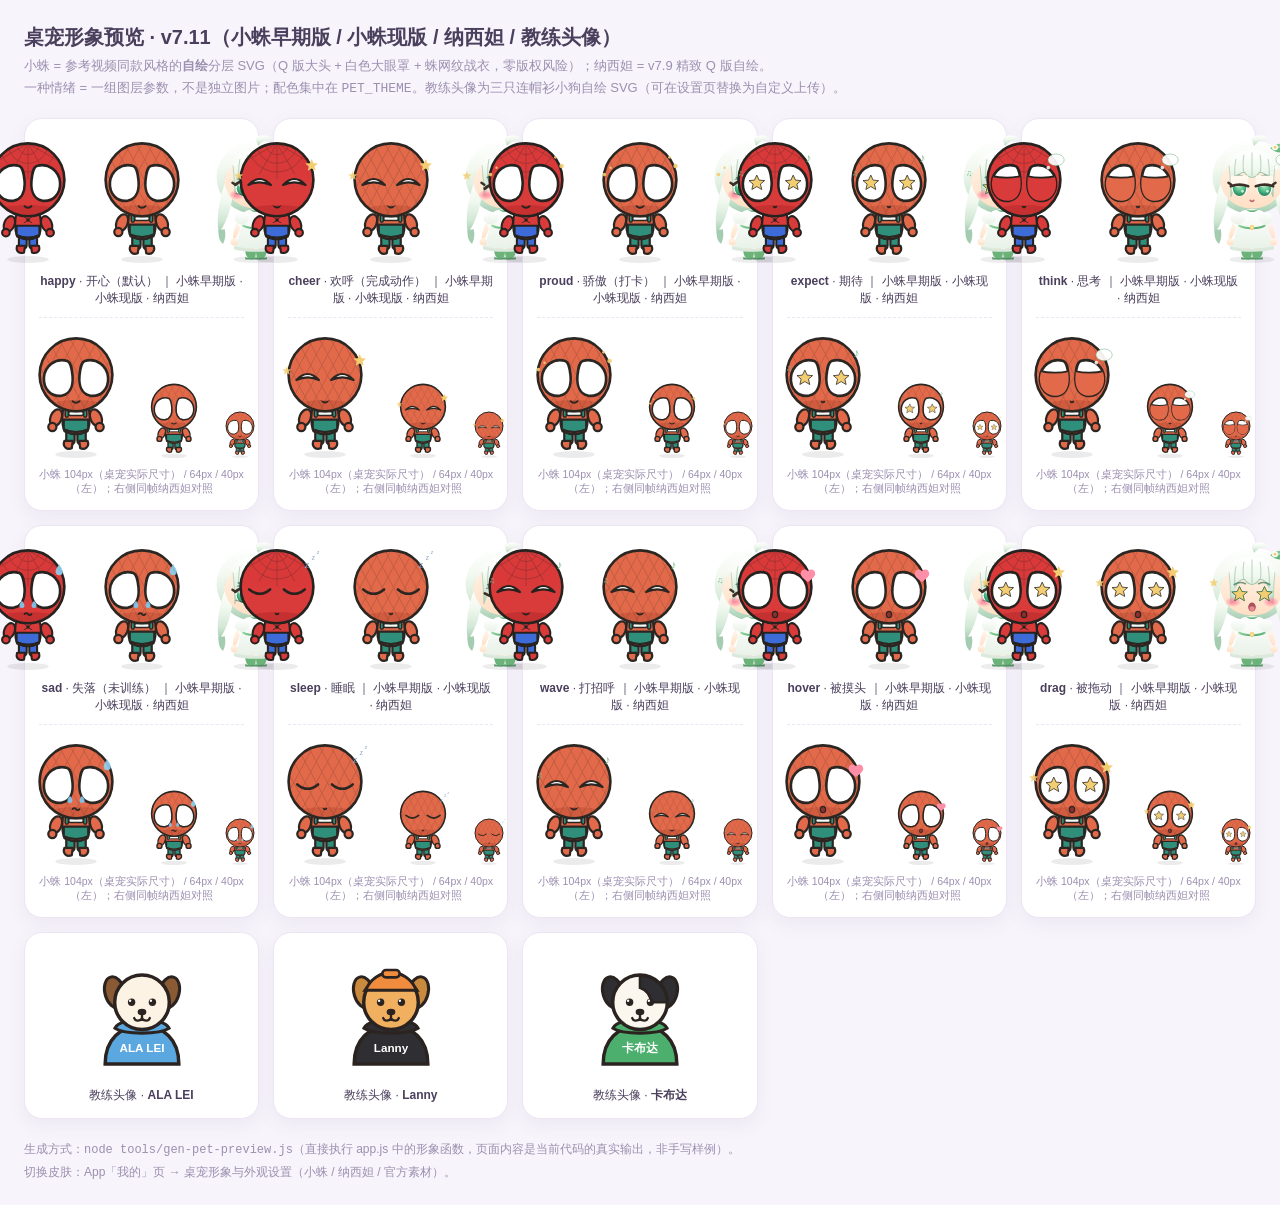
==== commit 45a06cb1: "v7.11: 统一角色切换(4皮肤)+小蛛双版本形象差异+多场景模拟评测+5轮上下文+闲聊知识库（含未推送的 v7.10：小蛛桌宠/悬挂行为/教练与背景自定义/识别评测） 由 tools/push.j" ====
--- a/docs/桌宠形象预览.html
+++ b/docs/桌宠形象预览.html
@@ -1,6 +1,6 @@
 <!DOCTYPE html><html lang="zh-CN"><head><meta charset="utf-8">
 <meta name="viewport" content="width=device-width,initial-scale=1">
-<title>薄肌日记 · 自绘桌宠形象预览（方案 A 分层 SVG · v7.9 精致 Q 版）</title>
+<title>薄肌日记 · 桌宠形象预览（v7.10 小蛛 / 纳西妲 / 教练头像）</title>
 <style>
   :root{ --bg:#f7f4fb; --card:#fff; --ink:#4a3f5c; --faint:#9c8fb0; --line:#ece5f4; }
   *{box-sizing:border-box;}
@@ -8,10 +8,12 @@
        font-family:-apple-system,BlinkMacSystemFont,"PingFang SC","Microsoft YaHei",sans-serif;}
   h1{font-size:20px; margin:0 0 4px;}
   p.sub{color:var(--faint); font-size:13px; margin:0 0 18px; line-height:1.7;}
-  .grid{display:grid; grid-template-columns:repeat(auto-fill,minmax(210px,1fr)); gap:14px;}
+  .grid{display:grid; grid-template-columns:repeat(auto-fill,minmax(230px,1fr)); gap:14px;}
   .card{background:var(--card); border:1px solid var(--line); border-radius:18px; padding:14px; text-align:center;
         box-shadow:0 6px 18px rgba(120,100,150,.08);}
-  .big svg{width:120px; height:150px;}
+  .card.dog{min-width:150px;}
+  .row{display:flex; justify-content:center; gap:10px;}
+  .big svg{width:104px; height:130px;}
   .cap{font-size:12px; color:var(--ink); margin-top:6px;}
   .cap.faint{color:var(--faint); font-size:10.5px; margin-top:6px;}
   .sizes{display:flex; align-items:flex-end; justify-content:center; gap:14px; margin-top:10px;
@@ -19,12 +21,82 @@
   .s104 svg{width:104px; height:130px;} .s64 svg{width:64px; height:80px;} .s40 svg{width:40px; height:50px;}
   footer{margin-top:20px; font-size:12px; color:var(--faint); line-height:1.8;}
 </style></head><body>
-<h1>自绘桌宠形象 · 方案 A 分层 SVG（v7.9 精致 Q 版）</h1>
-<p class="sub">全部由 <code>nahidaSVG(mood)</code> 实时生成：一种情绪 = 一组图层参数（眼型 / 嘴型 / 腮红 / 特效），不是 10 张独立图。<br>
-配色集中在 <code>PET_THEME</code>（改主题对象即可「捏桌宠」换色）；眨眼动画为瞬时帧（保留嘴型只换眼型），不在本页展示。</p>
+<h1>桌宠形象预览 · v7.11（小蛛早期版 / 小蛛现版 / 纳西妲 / 教练头像）</h1>
+<p class="sub">小蛛 = 参考视频同款风格的<strong>自绘</strong>分层 SVG（Q 版大头 + 白色大眼罩 + 蛛网纹战衣，零版权风险）；纳西妲 = v7.9 精致 Q 版自绘。<br>
+一种情绪 = 一组图层参数，不是独立图片；配色集中在 <code>PET_THEME</code>。教练头像为三只连帽衫小狗自绘 SVG（可在设置页替换为自定义上传）。</p>
 <div class="grid">
   <div class="card">
-    <div class="big"><svg xmlns="http://www.w3.org/2000/svg" viewBox="0 0 120 150" width="120" height="150">
+    <div class="row"><div class="big"><svg xmlns="http://www.w3.org/2000/svg" viewBox="0 0 120 150" width="120" height="150">
+<defs>
+  <clipPath id="spHd"><circle cx="60" cy="54" r="40.6"/></clipPath>
+  <clipPath id="spLc"><path d="M50 38 C36 34 24 44 23 57 C22 71 32 80 44 78 C53 76 57 67 56 55 C55 45 54 40 50 38 Z"/></clipPath>
+</defs>
+<ellipse cx="60" cy="146" rx="24" ry="4" fill="#000" opacity=".08"/>
+<g transform="translate(0,0) scale(1)"><g>
+  <g stroke="#26221f" stroke-width="2.4" stroke-linejoin="round" stroke-linecap="round">
+    <rect x="49.5" y="116" width="9" height="18" rx="4.5" fill="#3d6bd8"/>
+    <rect x="61.5" y="116" width="9" height="18" rx="4.5" fill="#3d6bd8"/>
+    <path d="M47.5 130 C45 136.5 50.5 140 55.5 137.8 L56.5 130Z" fill="#d93a3a"/>
+    <path d="M72.5 130 C75 136.5 69.5 140 64.5 137.8 L63.5 130Z" fill="#d93a3a"/>
+    <ellipse cx="38.5" cy="105" rx="6" ry="9.5" transform="rotate(22 38.5 105)" fill="#d93a3a"/>
+    <ellipse cx="81.5" cy="105" rx="6" ry="9.5" transform="rotate(-22 81.5 105)" fill="#d93a3a"/>
+    <circle cx="34.5" cy="115" r="4.4" fill="#d93a3a"/>
+    <circle cx="85.5" cy="115" r="4.4" fill="#d93a3a"/>
+    <path d="M47.5 90 C44.5 100 44.5 111 47.5 119.5 C55.5 123.5 64.5 123.5 72.5 119.5 C75.5 111 75.5 100 72.5 90 C64.5 85.5 55.5 85.5 47.5 90Z" fill="#d93a3a"/>
+    <path d="M46.8 107 L73.2 107 L73.2 117.5 C64.5 121.5 55.5 121.5 46.8 117.5Z" fill="#3d6bd8"/>
+  </g>
+  <g fill="#26221f">
+         <circle cx="60" cy="100.5" r="2"/>
+         <g stroke="#26221f" stroke-width=".9" stroke-linecap="round">
+           <line x1="58.4" y1="99" x2="55.6" y2="96.6"/><line x1="58.4" y1="102" x2="55.6" y2="103.4"/>
+           <line x1="61.6" y1="99" x2="64.4" y2="96.6"/><line x1="61.6" y1="102" x2="64.4" y2="103.4"/>
+         </g>
+       </g>
+  </g></g>
+<circle cx="60" cy="54" r="42" fill="#d93a3a" stroke="#26221f" stroke-width="3"/>
+<g clip-path="url(#spHd)">
+  <ellipse cx="60" cy="99" rx="48" ry="16" fill="#a52222" opacity=".4"/>
+  <g stroke="#26221f" stroke-width="1" fill="none" opacity=".3"><line x1="60" y1="12" x2="101" y2="12"/><line x1="60" y1="12" x2="95.5" y2="32.5"/><line x1="60" y1="12" x2="80.5" y2="47.5"/><line x1="60" y1="12" x2="60" y2="53"/><line x1="60" y1="12" x2="39.5" y2="47.5"/><line x1="60" y1="12" x2="24.5" y2="32.5"/><line x1="60" y1="12" x2="19" y2="12"/><circle cx="60" cy="12" r="13"/><circle cx="60" cy="12" r="23"/><circle cx="60" cy="12" r="33"/></g>
+</g>
+<g><path d="M50 38 C36 34 24 44 23 57 C22 71 32 80 44 78 C53 76 57 67 56 55 C55 45 54 40 50 38 Z" fill="#fff" stroke="#26221f" stroke-width="3" stroke-linejoin="round"/></g>
+<g transform="translate(120,0) scale(-1,1)"><path d="M50 38 C36 34 24 44 23 57 C22 71 32 80 44 78 C53 76 57 67 56 55 C55 45 54 40 50 38 Z" fill="#fff" stroke="#26221f" stroke-width="3" stroke-linejoin="round"/></g>
+<path d="M56 84.5 Q60 88 64 84.5" stroke="#26221f" stroke-width="2.2" fill="none" stroke-linecap="round"/>
+
+</svg></div><div class="big"><svg xmlns="http://www.w3.org/2000/svg" viewBox="0 0 120 150" width="120" height="150">
+<defs>
+  <clipPath id="spHd"><circle cx="60" cy="54" r="40.6"/></clipPath>
+  <clipPath id="spLc"><path d="M50 38 C36 34 24 44 23 57 C22 71 32 80 44 78 C53 76 57 67 56 55 C55 45 54 40 50 38 Z"/></clipPath>
+</defs>
+<ellipse cx="60" cy="146" rx="24" ry="4" fill="#000" opacity=".08"/>
+<g transform="translate(-4.200000000000004,-8.820000000000007) scale(1.07)"><g>
+  <g stroke="#2b2622" stroke-width="2.4" stroke-linejoin="round" stroke-linecap="round">
+    <rect x="49.5" y="116" width="9" height="18" rx="4.5" fill="#2f8f7a"/>
+    <rect x="61.5" y="116" width="9" height="18" rx="4.5" fill="#2f8f7a"/>
+    <path d="M47.5 130 C45 136.5 50.5 140 55.5 137.8 L56.5 130Z" fill="#e2694a"/>
+    <path d="M72.5 130 C75 136.5 69.5 140 64.5 137.8 L63.5 130Z" fill="#e2694a"/>
+    <ellipse cx="38.5" cy="105" rx="6" ry="9.5" transform="rotate(22 38.5 105)" fill="#e2694a"/>
+    <ellipse cx="81.5" cy="105" rx="6" ry="9.5" transform="rotate(-22 81.5 105)" fill="#e2694a"/>
+    <circle cx="34.5" cy="115" r="4.4" fill="#e2694a"/>
+    <circle cx="85.5" cy="115" r="4.4" fill="#e2694a"/>
+    <path d="M47.5 90 C44.5 100 44.5 111 47.5 119.5 C55.5 123.5 64.5 123.5 72.5 119.5 C75.5 111 75.5 100 72.5 90 C64.5 85.5 55.5 85.5 47.5 90Z" fill="#e2694a"/>
+    <path d="M46.8 107 L73.2 107 L73.2 117.5 C64.5 121.5 55.5 121.5 46.8 117.5Z" fill="#2f8f7a"/>
+  </g>
+  <g stroke="#2b2622" stroke-width="1.6" stroke-linecap="round" fill="#f4fbf8">
+         <rect x="52" y="98.4" width="16" height="4.2" rx="2.1"/>
+         <rect x="48.4" y="96.6" width="3.4" height="7.8" rx="1.7" fill="#2f8f7a"/>
+         <rect x="68.2" y="96.6" width="3.4" height="7.8" rx="1.7" fill="#2f8f7a"/>
+       </g>
+  </g></g>
+<circle cx="60" cy="54" r="42" fill="#e2694a" stroke="#2b2622" stroke-width="3"/>
+<g clip-path="url(#spHd)">
+  <ellipse cx="60" cy="99" rx="48" ry="16" fill="#b34a2f" opacity=".4"/>
+  <g stroke="#2b2622" stroke-width=".9" fill="none" opacity=".22"><line x1="-12" y1="12" x2="34" y2="98"/><line x1="34" y1="12" x2="-12" y2="98"/><line x1="1" y1="12" x2="47" y2="98"/><line x1="47" y1="12" x2="1" y2="98"/><line x1="14" y1="12" x2="60" y2="98"/><line x1="60" y1="12" x2="14" y2="98"/><line x1="27" y1="12" x2="73" y2="98"/><line x1="73" y1="12" x2="27" y2="98"/><line x1="40" y1="12" x2="86" y2="98"/><line x1="86" y1="12" x2="40" y2="98"/><line x1="53" y1="12" x2="99" y2="98"/><line x1="99" y1="12" x2="53" y2="98"/><line x1="66" y1="12" x2="112" y2="98"/><line x1="112" y1="12" x2="66" y2="98"/><line x1="79" y1="12" x2="125" y2="98"/><line x1="125" y1="12" x2="79" y2="98"/><line x1="92" y1="12" x2="138" y2="98"/><line x1="138" y1="12" x2="92" y2="98"/><line x1="105" y1="12" x2="151" y2="98"/><line x1="151" y1="12" x2="105" y2="98"/><line x1="118" y1="12" x2="164" y2="98"/><line x1="164" y1="12" x2="118" y2="98"/><line x1="131" y1="12" x2="177" y2="98"/><line x1="177" y1="12" x2="131" y2="98"/><line x1="144" y1="12" x2="190" y2="98"/><line x1="190" y1="12" x2="144" y2="98"/></g>
+</g>
+<g><path d="M50 38 C36 34 24 44 23 57 C22 71 32 80 44 78 C53 76 57 67 56 55 C55 45 54 40 50 38 Z" fill="#fff" stroke="#2b2622" stroke-width="3" stroke-linejoin="round"/></g>
+<g transform="translate(120,0) scale(-1,1)"><path d="M50 38 C36 34 24 44 23 57 C22 71 32 80 44 78 C53 76 57 67 56 55 C55 45 54 40 50 38 Z" fill="#fff" stroke="#2b2622" stroke-width="3" stroke-linejoin="round"/></g>
+<path d="M56 84.5 Q60 88 64 84.5" stroke="#2b2622" stroke-width="2.2" fill="none" stroke-linecap="round"/>
+
+</svg></div><div class="big"><svg xmlns="http://www.w3.org/2000/svg" viewBox="0 0 120 150" width="120" height="150">
 <defs>
     <linearGradient id="ph" x1=".5" y1="0" x2=".5" y2="1">
       <stop offset="0" stop-color="#ffffff"/><stop offset=".38" stop-color="#f2f9f0"/>
@@ -112,10 +184,189 @@
 <circle cx="86.6" cy="16.4" r="3.4" fill="#fff"/>
 <circle cx="86.6" cy="16.4" r="1.7" fill="#f3cd72"/>
 
-</svg></div>
-    <div class="cap"><b>happy</b> · 开心（默认）</div>
+</svg></div></div>
+    <div class="cap"><b>happy</b> · 开心（默认） ｜ 小蛛早期版 · 小蛛现版 · 纳西妲</div>
     <div class="sizes">
       <span class="s104"><svg xmlns="http://www.w3.org/2000/svg" viewBox="0 0 120 150" width="120" height="150">
+<defs>
+  <clipPath id="spHd"><circle cx="60" cy="54" r="40.6"/></clipPath>
+  <clipPath id="spLc"><path d="M50 38 C36 34 24 44 23 57 C22 71 32 80 44 78 C53 76 57 67 56 55 C55 45 54 40 50 38 Z"/></clipPath>
+</defs>
+<ellipse cx="60" cy="146" rx="24" ry="4" fill="#000" opacity=".08"/>
+<g transform="translate(-4.200000000000004,-8.820000000000007) scale(1.07)"><g>
+  <g stroke="#2b2622" stroke-width="2.4" stroke-linejoin="round" stroke-linecap="round">
+    <rect x="49.5" y="116" width="9" height="18" rx="4.5" fill="#2f8f7a"/>
+    <rect x="61.5" y="116" width="9" height="18" rx="4.5" fill="#2f8f7a"/>
+    <path d="M47.5 130 C45 136.5 50.5 140 55.5 137.8 L56.5 130Z" fill="#e2694a"/>
+    <path d="M72.5 130 C75 136.5 69.5 140 64.5 137.8 L63.5 130Z" fill="#e2694a"/>
+    <ellipse cx="38.5" cy="105" rx="6" ry="9.5" transform="rotate(22 38.5 105)" fill="#e2694a"/>
+    <ellipse cx="81.5" cy="105" rx="6" ry="9.5" transform="rotate(-22 81.5 105)" fill="#e2694a"/>
+    <circle cx="34.5" cy="115" r="4.4" fill="#e2694a"/>
+    <circle cx="85.5" cy="115" r="4.4" fill="#e2694a"/>
+    <path d="M47.5 90 C44.5 100 44.5 111 47.5 119.5 C55.5 123.5 64.5 123.5 72.5 119.5 C75.5 111 75.5 100 72.5 90 C64.5 85.5 55.5 85.5 47.5 90Z" fill="#e2694a"/>
+    <path d="M46.8 107 L73.2 107 L73.2 117.5 C64.5 121.5 55.5 121.5 46.8 117.5Z" fill="#2f8f7a"/>
+  </g>
+  <g stroke="#2b2622" stroke-width="1.6" stroke-linecap="round" fill="#f4fbf8">
+         <rect x="52" y="98.4" width="16" height="4.2" rx="2.1"/>
+         <rect x="48.4" y="96.6" width="3.4" height="7.8" rx="1.7" fill="#2f8f7a"/>
+         <rect x="68.2" y="96.6" width="3.4" height="7.8" rx="1.7" fill="#2f8f7a"/>
+       </g>
+  </g></g>
+<circle cx="60" cy="54" r="42" fill="#e2694a" stroke="#2b2622" stroke-width="3"/>
+<g clip-path="url(#spHd)">
+  <ellipse cx="60" cy="99" rx="48" ry="16" fill="#b34a2f" opacity=".4"/>
+  <g stroke="#2b2622" stroke-width=".9" fill="none" opacity=".22"><line x1="-12" y1="12" x2="34" y2="98"/><line x1="34" y1="12" x2="-12" y2="98"/><line x1="1" y1="12" x2="47" y2="98"/><line x1="47" y1="12" x2="1" y2="98"/><line x1="14" y1="12" x2="60" y2="98"/><line x1="60" y1="12" x2="14" y2="98"/><line x1="27" y1="12" x2="73" y2="98"/><line x1="73" y1="12" x2="27" y2="98"/><line x1="40" y1="12" x2="86" y2="98"/><line x1="86" y1="12" x2="40" y2="98"/><line x1="53" y1="12" x2="99" y2="98"/><line x1="99" y1="12" x2="53" y2="98"/><line x1="66" y1="12" x2="112" y2="98"/><line x1="112" y1="12" x2="66" y2="98"/><line x1="79" y1="12" x2="125" y2="98"/><line x1="125" y1="12" x2="79" y2="98"/><line x1="92" y1="12" x2="138" y2="98"/><line x1="138" y1="12" x2="92" y2="98"/><line x1="105" y1="12" x2="151" y2="98"/><line x1="151" y1="12" x2="105" y2="98"/><line x1="118" y1="12" x2="164" y2="98"/><line x1="164" y1="12" x2="118" y2="98"/><line x1="131" y1="12" x2="177" y2="98"/><line x1="177" y1="12" x2="131" y2="98"/><line x1="144" y1="12" x2="190" y2="98"/><line x1="190" y1="12" x2="144" y2="98"/></g>
+</g>
+<g><path d="M50 38 C36 34 24 44 23 57 C22 71 32 80 44 78 C53 76 57 67 56 55 C55 45 54 40 50 38 Z" fill="#fff" stroke="#2b2622" stroke-width="3" stroke-linejoin="round"/></g>
+<g transform="translate(120,0) scale(-1,1)"><path d="M50 38 C36 34 24 44 23 57 C22 71 32 80 44 78 C53 76 57 67 56 55 C55 45 54 40 50 38 Z" fill="#fff" stroke="#2b2622" stroke-width="3" stroke-linejoin="round"/></g>
+<path d="M56 84.5 Q60 88 64 84.5" stroke="#2b2622" stroke-width="2.2" fill="none" stroke-linecap="round"/>
+
+</svg></span>
+      <span class="s64"><svg xmlns="http://www.w3.org/2000/svg" viewBox="0 0 120 150" width="120" height="150">
+<defs>
+  <clipPath id="spHd"><circle cx="60" cy="54" r="40.6"/></clipPath>
+  <clipPath id="spLc"><path d="M50 38 C36 34 24 44 23 57 C22 71 32 80 44 78 C53 76 57 67 56 55 C55 45 54 40 50 38 Z"/></clipPath>
+</defs>
+<ellipse cx="60" cy="146" rx="24" ry="4" fill="#000" opacity=".08"/>
+<g transform="translate(-4.200000000000004,-8.820000000000007) scale(1.07)"><g>
+  <g stroke="#2b2622" stroke-width="2.4" stroke-linejoin="round" stroke-linecap="round">
+    <rect x="49.5" y="116" width="9" height="18" rx="4.5" fill="#2f8f7a"/>
+    <rect x="61.5" y="116" width="9" height="18" rx="4.5" fill="#2f8f7a"/>
+    <path d="M47.5 130 C45 136.5 50.5 140 55.5 137.8 L56.5 130Z" fill="#e2694a"/>
+    <path d="M72.5 130 C75 136.5 69.5 140 64.5 137.8 L63.5 130Z" fill="#e2694a"/>
+    <ellipse cx="38.5" cy="105" rx="6" ry="9.5" transform="rotate(22 38.5 105)" fill="#e2694a"/>
+    <ellipse cx="81.5" cy="105" rx="6" ry="9.5" transform="rotate(-22 81.5 105)" fill="#e2694a"/>
+    <circle cx="34.5" cy="115" r="4.4" fill="#e2694a"/>
+    <circle cx="85.5" cy="115" r="4.4" fill="#e2694a"/>
+    <path d="M47.5 90 C44.5 100 44.5 111 47.5 119.5 C55.5 123.5 64.5 123.5 72.5 119.5 C75.5 111 75.5 100 72.5 90 C64.5 85.5 55.5 85.5 47.5 90Z" fill="#e2694a"/>
+    <path d="M46.8 107 L73.2 107 L73.2 117.5 C64.5 121.5 55.5 121.5 46.8 117.5Z" fill="#2f8f7a"/>
+  </g>
+  <g stroke="#2b2622" stroke-width="1.6" stroke-linecap="round" fill="#f4fbf8">
+         <rect x="52" y="98.4" width="16" height="4.2" rx="2.1"/>
+         <rect x="48.4" y="96.6" width="3.4" height="7.8" rx="1.7" fill="#2f8f7a"/>
+         <rect x="68.2" y="96.6" width="3.4" height="7.8" rx="1.7" fill="#2f8f7a"/>
+       </g>
+  </g></g>
+<circle cx="60" cy="54" r="42" fill="#e2694a" stroke="#2b2622" stroke-width="3"/>
+<g clip-path="url(#spHd)">
+  <ellipse cx="60" cy="99" rx="48" ry="16" fill="#b34a2f" opacity=".4"/>
+  <g stroke="#2b2622" stroke-width=".9" fill="none" opacity=".22"><line x1="-12" y1="12" x2="34" y2="98"/><line x1="34" y1="12" x2="-12" y2="98"/><line x1="1" y1="12" x2="47" y2="98"/><line x1="47" y1="12" x2="1" y2="98"/><line x1="14" y1="12" x2="60" y2="98"/><line x1="60" y1="12" x2="14" y2="98"/><line x1="27" y1="12" x2="73" y2="98"/><line x1="73" y1="12" x2="27" y2="98"/><line x1="40" y1="12" x2="86" y2="98"/><line x1="86" y1="12" x2="40" y2="98"/><line x1="53" y1="12" x2="99" y2="98"/><line x1="99" y1="12" x2="53" y2="98"/><line x1="66" y1="12" x2="112" y2="98"/><line x1="112" y1="12" x2="66" y2="98"/><line x1="79" y1="12" x2="125" y2="98"/><line x1="125" y1="12" x2="79" y2="98"/><line x1="92" y1="12" x2="138" y2="98"/><line x1="138" y1="12" x2="92" y2="98"/><line x1="105" y1="12" x2="151" y2="98"/><line x1="151" y1="12" x2="105" y2="98"/><line x1="118" y1="12" x2="164" y2="98"/><line x1="164" y1="12" x2="118" y2="98"/><line x1="131" y1="12" x2="177" y2="98"/><line x1="177" y1="12" x2="131" y2="98"/><line x1="144" y1="12" x2="190" y2="98"/><line x1="190" y1="12" x2="144" y2="98"/></g>
+</g>
+<g><path d="M50 38 C36 34 24 44 23 57 C22 71 32 80 44 78 C53 76 57 67 56 55 C55 45 54 40 50 38 Z" fill="#fff" stroke="#2b2622" stroke-width="3" stroke-linejoin="round"/></g>
+<g transform="translate(120,0) scale(-1,1)"><path d="M50 38 C36 34 24 44 23 57 C22 71 32 80 44 78 C53 76 57 67 56 55 C55 45 54 40 50 38 Z" fill="#fff" stroke="#2b2622" stroke-width="3" stroke-linejoin="round"/></g>
+<path d="M56 84.5 Q60 88 64 84.5" stroke="#2b2622" stroke-width="2.2" fill="none" stroke-linecap="round"/>
+
+</svg></span>
+      <span class="s40"><svg xmlns="http://www.w3.org/2000/svg" viewBox="0 0 120 150" width="120" height="150">
+<defs>
+  <clipPath id="spHd"><circle cx="60" cy="54" r="40.6"/></clipPath>
+  <clipPath id="spLc"><path d="M50 38 C36 34 24 44 23 57 C22 71 32 80 44 78 C53 76 57 67 56 55 C55 45 54 40 50 38 Z"/></clipPath>
+</defs>
+<ellipse cx="60" cy="146" rx="24" ry="4" fill="#000" opacity=".08"/>
+<g transform="translate(-4.200000000000004,-8.820000000000007) scale(1.07)"><g>
+  <g stroke="#2b2622" stroke-width="2.4" stroke-linejoin="round" stroke-linecap="round">
+    <rect x="49.5" y="116" width="9" height="18" rx="4.5" fill="#2f8f7a"/>
+    <rect x="61.5" y="116" width="9" height="18" rx="4.5" fill="#2f8f7a"/>
+    <path d="M47.5 130 C45 136.5 50.5 140 55.5 137.8 L56.5 130Z" fill="#e2694a"/>
+    <path d="M72.5 130 C75 136.5 69.5 140 64.5 137.8 L63.5 130Z" fill="#e2694a"/>
+    <ellipse cx="38.5" cy="105" rx="6" ry="9.5" transform="rotate(22 38.5 105)" fill="#e2694a"/>
+    <ellipse cx="81.5" cy="105" rx="6" ry="9.5" transform="rotate(-22 81.5 105)" fill="#e2694a"/>
+    <circle cx="34.5" cy="115" r="4.4" fill="#e2694a"/>
+    <circle cx="85.5" cy="115" r="4.4" fill="#e2694a"/>
+    <path d="M47.5 90 C44.5 100 44.5 111 47.5 119.5 C55.5 123.5 64.5 123.5 72.5 119.5 C75.5 111 75.5 100 72.5 90 C64.5 85.5 55.5 85.5 47.5 90Z" fill="#e2694a"/>
+    <path d="M46.8 107 L73.2 107 L73.2 117.5 C64.5 121.5 55.5 121.5 46.8 117.5Z" fill="#2f8f7a"/>
+  </g>
+  <g stroke="#2b2622" stroke-width="1.6" stroke-linecap="round" fill="#f4fbf8">
+         <rect x="52" y="98.4" width="16" height="4.2" rx="2.1"/>
+         <rect x="48.4" y="96.6" width="3.4" height="7.8" rx="1.7" fill="#2f8f7a"/>
+         <rect x="68.2" y="96.6" width="3.4" height="7.8" rx="1.7" fill="#2f8f7a"/>
+       </g>
+  </g></g>
+<circle cx="60" cy="54" r="42" fill="#e2694a" stroke="#2b2622" stroke-width="3"/>
+<g clip-path="url(#spHd)">
+  <ellipse cx="60" cy="99" rx="48" ry="16" fill="#b34a2f" opacity=".4"/>
+  <g stroke="#2b2622" stroke-width=".9" fill="none" opacity=".22"><line x1="-12" y1="12" x2="34" y2="98"/><line x1="34" y1="12" x2="-12" y2="98"/><line x1="1" y1="12" x2="47" y2="98"/><line x1="47" y1="12" x2="1" y2="98"/><line x1="14" y1="12" x2="60" y2="98"/><line x1="60" y1="12" x2="14" y2="98"/><line x1="27" y1="12" x2="73" y2="98"/><line x1="73" y1="12" x2="27" y2="98"/><line x1="40" y1="12" x2="86" y2="98"/><line x1="86" y1="12" x2="40" y2="98"/><line x1="53" y1="12" x2="99" y2="98"/><line x1="99" y1="12" x2="53" y2="98"/><line x1="66" y1="12" x2="112" y2="98"/><line x1="112" y1="12" x2="66" y2="98"/><line x1="79" y1="12" x2="125" y2="98"/><line x1="125" y1="12" x2="79" y2="98"/><line x1="92" y1="12" x2="138" y2="98"/><line x1="138" y1="12" x2="92" y2="98"/><line x1="105" y1="12" x2="151" y2="98"/><line x1="151" y1="12" x2="105" y2="98"/><line x1="118" y1="12" x2="164" y2="98"/><line x1="164" y1="12" x2="118" y2="98"/><line x1="131" y1="12" x2="177" y2="98"/><line x1="177" y1="12" x2="131" y2="98"/><line x1="144" y1="12" x2="190" y2="98"/><line x1="190" y1="12" x2="144" y2="98"/></g>
+</g>
+<g><path d="M50 38 C36 34 24 44 23 57 C22 71 32 80 44 78 C53 76 57 67 56 55 C55 45 54 40 50 38 Z" fill="#fff" stroke="#2b2622" stroke-width="3" stroke-linejoin="round"/></g>
+<g transform="translate(120,0) scale(-1,1)"><path d="M50 38 C36 34 24 44 23 57 C22 71 32 80 44 78 C53 76 57 67 56 55 C55 45 54 40 50 38 Z" fill="#fff" stroke="#2b2622" stroke-width="3" stroke-linejoin="round"/></g>
+<path d="M56 84.5 Q60 88 64 84.5" stroke="#2b2622" stroke-width="2.2" fill="none" stroke-linecap="round"/>
+
+</svg></span>
+    </div>
+    <div class="cap faint">小蛛 104px（桌宠实际尺寸） / 64px / 40px（左）；右侧同帧纳西妲对照</div>
+  </div>
+  <div class="card">
+    <div class="row"><div class="big"><svg xmlns="http://www.w3.org/2000/svg" viewBox="0 0 120 150" width="120" height="150">
+<defs>
+  <clipPath id="spHd"><circle cx="60" cy="54" r="40.6"/></clipPath>
+  <clipPath id="spLc"><path d="M50 38 C36 34 24 44 23 57 C22 71 32 80 44 78 C53 76 57 67 56 55 C55 45 54 40 50 38 Z"/></clipPath>
+</defs>
+<ellipse cx="60" cy="146" rx="24" ry="4" fill="#000" opacity=".08"/>
+<g transform="translate(0,0) scale(1)"><g>
+  <g stroke="#26221f" stroke-width="2.4" stroke-linejoin="round" stroke-linecap="round">
+    <rect x="49.5" y="116" width="9" height="18" rx="4.5" fill="#3d6bd8"/>
+    <rect x="61.5" y="116" width="9" height="18" rx="4.5" fill="#3d6bd8"/>
+    <path d="M47.5 130 C45 136.5 50.5 140 55.5 137.8 L56.5 130Z" fill="#d93a3a"/>
+    <path d="M72.5 130 C75 136.5 69.5 140 64.5 137.8 L63.5 130Z" fill="#d93a3a"/>
+    <ellipse cx="38.5" cy="105" rx="6" ry="9.5" transform="rotate(22 38.5 105)" fill="#d93a3a"/>
+    <ellipse cx="81.5" cy="105" rx="6" ry="9.5" transform="rotate(-22 81.5 105)" fill="#d93a3a"/>
+    <circle cx="34.5" cy="115" r="4.4" fill="#d93a3a"/>
+    <circle cx="85.5" cy="115" r="4.4" fill="#d93a3a"/>
+    <path d="M47.5 90 C44.5 100 44.5 111 47.5 119.5 C55.5 123.5 64.5 123.5 72.5 119.5 C75.5 111 75.5 100 72.5 90 C64.5 85.5 55.5 85.5 47.5 90Z" fill="#d93a3a"/>
+    <path d="M46.8 107 L73.2 107 L73.2 117.5 C64.5 121.5 55.5 121.5 46.8 117.5Z" fill="#3d6bd8"/>
+  </g>
+  <g fill="#26221f">
+         <circle cx="60" cy="100.5" r="2"/>
+         <g stroke="#26221f" stroke-width=".9" stroke-linecap="round">
+           <line x1="58.4" y1="99" x2="55.6" y2="96.6"/><line x1="58.4" y1="102" x2="55.6" y2="103.4"/>
+           <line x1="61.6" y1="99" x2="64.4" y2="96.6"/><line x1="61.6" y1="102" x2="64.4" y2="103.4"/>
+         </g>
+       </g>
+  </g></g>
+<circle cx="60" cy="54" r="42" fill="#d93a3a" stroke="#26221f" stroke-width="3"/>
+<g clip-path="url(#spHd)">
+  <ellipse cx="60" cy="99" rx="48" ry="16" fill="#a52222" opacity=".4"/>
+  <g stroke="#26221f" stroke-width="1" fill="none" opacity=".3"><line x1="60" y1="12" x2="101" y2="12"/><line x1="60" y1="12" x2="95.5" y2="32.5"/><line x1="60" y1="12" x2="80.5" y2="47.5"/><line x1="60" y1="12" x2="60" y2="53"/><line x1="60" y1="12" x2="39.5" y2="47.5"/><line x1="60" y1="12" x2="24.5" y2="32.5"/><line x1="60" y1="12" x2="19" y2="12"/><circle cx="60" cy="12" r="13"/><circle cx="60" cy="12" r="23"/><circle cx="60" cy="12" r="33"/></g>
+</g>
+<g><path d="M27 60 Q40 46 53 60 Q40 54 27 60Z" fill="#fff" stroke="#26221f" stroke-width="2.4" stroke-linejoin="round"/></g>
+<g transform="translate(120,0) scale(-1,1)"><path d="M27 60 Q40 46 53 60 Q40 54 27 60Z" fill="#fff" stroke="#26221f" stroke-width="2.4" stroke-linejoin="round"/></g>
+<path d="M54.5 83.5 Q60 91 65.5 83.5 Q60 86 54.5 83.5Z" fill="#26221f"/>
+<g fill="#f3cd72"><path d="M100 30 l2.1 4.8 5.2.4-4 3.4 1.2 5.1-4.5-2.7-4.5 2.7 1.2-5.1-4-3.4 5.2-.4Z"/><path d="M16 44 l1.5 3.5 3.8.3-2.9 2.4.9 3.8-3.3-2-3.3 2 .9-3.8-2.9-2.4 3.8-.3Z" opacity=".85"/></g>
+</svg></div><div class="big"><svg xmlns="http://www.w3.org/2000/svg" viewBox="0 0 120 150" width="120" height="150">
+<defs>
+  <clipPath id="spHd"><circle cx="60" cy="54" r="40.6"/></clipPath>
+  <clipPath id="spLc"><path d="M50 38 C36 34 24 44 23 57 C22 71 32 80 44 78 C53 76 57 67 56 55 C55 45 54 40 50 38 Z"/></clipPath>
+</defs>
+<ellipse cx="60" cy="146" rx="24" ry="4" fill="#000" opacity=".08"/>
+<g transform="translate(-4.200000000000004,-8.820000000000007) scale(1.07)"><g>
+  <g stroke="#2b2622" stroke-width="2.4" stroke-linejoin="round" stroke-linecap="round">
+    <rect x="49.5" y="116" width="9" height="18" rx="4.5" fill="#2f8f7a"/>
+    <rect x="61.5" y="116" width="9" height="18" rx="4.5" fill="#2f8f7a"/>
+    <path d="M47.5 130 C45 136.5 50.5 140 55.5 137.8 L56.5 130Z" fill="#e2694a"/>
+    <path d="M72.5 130 C75 136.5 69.5 140 64.5 137.8 L63.5 130Z" fill="#e2694a"/>
+    <ellipse cx="38.5" cy="105" rx="6" ry="9.5" transform="rotate(22 38.5 105)" fill="#e2694a"/>
+    <ellipse cx="81.5" cy="105" rx="6" ry="9.5" transform="rotate(-22 81.5 105)" fill="#e2694a"/>
+    <circle cx="34.5" cy="115" r="4.4" fill="#e2694a"/>
+    <circle cx="85.5" cy="115" r="4.4" fill="#e2694a"/>
+    <path d="M47.5 90 C44.5 100 44.5 111 47.5 119.5 C55.5 123.5 64.5 123.5 72.5 119.5 C75.5 111 75.5 100 72.5 90 C64.5 85.5 55.5 85.5 47.5 90Z" fill="#e2694a"/>
+    <path d="M46.8 107 L73.2 107 L73.2 117.5 C64.5 121.5 55.5 121.5 46.8 117.5Z" fill="#2f8f7a"/>
+  </g>
+  <g stroke="#2b2622" stroke-width="1.6" stroke-linecap="round" fill="#f4fbf8">
+         <rect x="52" y="98.4" width="16" height="4.2" rx="2.1"/>
+         <rect x="48.4" y="96.6" width="3.4" height="7.8" rx="1.7" fill="#2f8f7a"/>
+         <rect x="68.2" y="96.6" width="3.4" height="7.8" rx="1.7" fill="#2f8f7a"/>
+       </g>
+  </g></g>
+<circle cx="60" cy="54" r="42" fill="#e2694a" stroke="#2b2622" stroke-width="3"/>
+<g clip-path="url(#spHd)">
+  <ellipse cx="60" cy="99" rx="48" ry="16" fill="#b34a2f" opacity=".4"/>
+  <g stroke="#2b2622" stroke-width=".9" fill="none" opacity=".22"><line x1="-12" y1="12" x2="34" y2="98"/><line x1="34" y1="12" x2="-12" y2="98"/><line x1="1" y1="12" x2="47" y2="98"/><line x1="47" y1="12" x2="1" y2="98"/><line x1="14" y1="12" x2="60" y2="98"/><line x1="60" y1="12" x2="14" y2="98"/><line x1="27" y1="12" x2="73" y2="98"/><line x1="73" y1="12" x2="27" y2="98"/><line x1="40" y1="12" x2="86" y2="98"/><line x1="86" y1="12" x2="40" y2="98"/><line x1="53" y1="12" x2="99" y2="98"/><line x1="99" y1="12" x2="53" y2="98"/><line x1="66" y1="12" x2="112" y2="98"/><line x1="112" y1="12" x2="66" y2="98"/><line x1="79" y1="12" x2="125" y2="98"/><line x1="125" y1="12" x2="79" y2="98"/><line x1="92" y1="12" x2="138" y2="98"/><line x1="138" y1="12" x2="92" y2="98"/><line x1="105" y1="12" x2="151" y2="98"/><line x1="151" y1="12" x2="105" y2="98"/><line x1="118" y1="12" x2="164" y2="98"/><line x1="164" y1="12" x2="118" y2="98"/><line x1="131" y1="12" x2="177" y2="98"/><line x1="177" y1="12" x2="131" y2="98"/><line x1="144" y1="12" x2="190" y2="98"/><line x1="190" y1="12" x2="144" y2="98"/></g>
+</g>
+<g><path d="M27 60 Q40 46 53 60 Q40 54 27 60Z" fill="#fff" stroke="#2b2622" stroke-width="2.4" stroke-linejoin="round"/></g>
+<g transform="translate(120,0) scale(-1,1)"><path d="M27 60 Q40 46 53 60 Q40 54 27 60Z" fill="#fff" stroke="#2b2622" stroke-width="2.4" stroke-linejoin="round"/></g>
+<path d="M54.5 83.5 Q60 91 65.5 83.5 Q60 86 54.5 83.5Z" fill="#2b2622"/>
+<g fill="#f3cd72"><path d="M100 30 l2.1 4.8 5.2.4-4 3.4 1.2 5.1-4.5-2.7-4.5 2.7 1.2-5.1-4-3.4 5.2-.4Z"/><path d="M16 44 l1.5 3.5 3.8.3-2.9 2.4.9 3.8-3.3-2-3.3 2 .9-3.8-2.9-2.4 3.8-.3Z" opacity=".85"/></g>
+</svg></div><div class="big"><svg xmlns="http://www.w3.org/2000/svg" viewBox="0 0 120 150" width="120" height="150">
 <defs>
     <linearGradient id="ph" x1=".5" y1="0" x2=".5" y2="1">
       <stop offset="0" stop-color="#ffffff"/><stop offset=".38" stop-color="#f2f9f0"/>
@@ -194,17 +445,196 @@
 <ellipse cx="38.2" cy="71.4" rx="9.4" ry="6" fill="url(#pb)"/><ellipse cx="81.8" cy="71.4" rx="9.4" ry="6" fill="url(#pb)"/>
 <path d="M39.6 51.4 Q46 47.2 52.4 50.4" stroke="#186344" stroke-width="1.9" fill="none" stroke-linecap="round" opacity="0.62"/>
                 <path d="M67.6 50.4 Q74 47.2 80.4 51.4" stroke="#186344" stroke-width="1.9" fill="none" stroke-linecap="round" opacity="0.62"/>
-<g><ellipse cx="45.6" cy="63" rx="9.2" ry="10.2" fill="#fff"/><ellipse cx="45.6" cy="63.8" rx="7.8" ry="8.8" fill="url(#pe)"/><ellipse cx="45.6" cy="64.8" rx="3.7" ry="5.1" fill="#186344"/><ellipse cx="42.7" cy="59.4" rx="3" ry="2.7" fill="#fff" opacity=".97"/>
-                 <circle cx="49" cy="67.2" r="1.6" fill="#fff" opacity=".72"/><path d="M37 69.6 Q45.6 73.4 54.2 69.6" stroke="#3b2f28" stroke-width="1.4" fill="none" stroke-linecap="round" opacity=".45"/><path d="M36.2 59.8 Q45.6 51.2 55 59.8" stroke="#3b2f28" stroke-width="3.2" fill="none" stroke-linecap="round"/><path d="M36.2 59.8 l-3.4 -2.4" stroke="#3b2f28" stroke-width="2.7" fill="none" stroke-linecap="round"/><path d="M38.6 53.4 Q45.6 49.6 52.6 53.4" stroke="#186344" stroke-width="1.6" fill="none" stroke-linecap="round" opacity=".5"/></g><g><ellipse cx="74.4" cy="63" rx="9.2" ry="10.2" fill="#fff"/><ellipse cx="74.4" cy="63.8" rx="7.8" ry="8.8" fill="url(#pe)"/><ellipse cx="74.4" cy="64.8" rx="3.7" ry="5.1" fill="#186344"/><ellipse cx="71.5" cy="59.4" rx="3" ry="2.7" fill="#fff" opacity=".97"/>
-                 <circle cx="77.80000000000001" cy="67.2" r="1.6" fill="#fff" opacity=".72"/><path d="M65.80000000000001 69.6 Q74.4 73.4 83 69.6" stroke="#3b2f28" stroke-width="1.4" fill="none" stroke-linecap="round" opacity=".45"/><path d="M65 59.8 Q74.4 51.2 83.80000000000001 59.8" stroke="#3b2f28" stroke-width="3.2" fill="none" stroke-linecap="round"/><path d="M83.80000000000001 59.8 l3.4 -2.4" stroke="#3b2f28" stroke-width="2.7" fill="none" stroke-linecap="round"/><path d="M67.4 53.4 Q74.4 49.6 81.4 53.4" stroke="#186344" stroke-width="1.6" fill="none" stroke-linecap="round" opacity=".5"/></g>
-<path d="M55.2 75.60000000000001 Q60 81 64.8 75.60000000000001" stroke="#c26b74" stroke-width="2.1" fill="none" stroke-linecap="round"/>
+<g><path d="M36.6 64.2 Q45.6 55.6 54.6 64.2" stroke="#3b2f28" stroke-width="3.3" fill="none" stroke-linecap="round"/><path d="M36.2 59.8 l-3.4 -2.4" stroke="#3b2f28" stroke-width="2.7" fill="none" stroke-linecap="round"/></g><g><path d="M65.4 64.2 Q74.4 55.6 83.4 64.2" stroke="#3b2f28" stroke-width="3.3" fill="none" stroke-linecap="round"/><path d="M83.80000000000001 59.8 l3.4 -2.4" stroke="#3b2f28" stroke-width="2.7" fill="none" stroke-linecap="round"/></g>
+<g><path d="M53.6 75.80000000000001 Q60 84.80000000000001 66.4 75.80000000000001 Q60 74 53.6 75.80000000000001Z" fill="#a9505b"/><path d="M56.6 79.2 Q60 82.80000000000001 63.4 79.2 Q60 80.4 56.6 79.2Z" fill="#fff" opacity=".85"/></g>
 <path d="M81 17.6 C89.4 9.6 100.6 11.6 103.6 19.6 C95.6 23.6 87.6 23.6 81 17.6Z" fill="url(#pt)"/>
 <path d="M83.6 18.6 C89.6 14.6 97 15.6 101 19.6" stroke="#fff" stroke-width="1.3" fill="none" opacity=".55"/>
 <circle cx="86.6" cy="16.4" r="3.4" fill="#fff"/>
 <circle cx="86.6" cy="16.4" r="1.7" fill="#f3cd72"/>
-
+<g fill="#f3cd72"><path d="M100 30 l2.1 4.8 5.2.4-4 3.4 1.2 5.1-4.5-2.7-4.5 2.7 1.2-5.1-4-3.4 5.2-.4Z"/><path d="M16 44 l1.5 3.5 3.8.3-2.9 2.4.9 3.8-3.3-2-3.3 2 .9-3.8-2.9-2.4 3.8-.3Z" opacity=".85"/></g>
+</svg></div></div>
+    <div class="cap"><b>cheer</b> · 欢呼（完成动作） ｜ 小蛛早期版 · 小蛛现版 · 纳西妲</div>
+    <div class="sizes">
+      <span class="s104"><svg xmlns="http://www.w3.org/2000/svg" viewBox="0 0 120 150" width="120" height="150">
+<defs>
+  <clipPath id="spHd"><circle cx="60" cy="54" r="40.6"/></clipPath>
+  <clipPath id="spLc"><path d="M50 38 C36 34 24 44 23 57 C22 71 32 80 44 78 C53 76 57 67 56 55 C55 45 54 40 50 38 Z"/></clipPath>
+</defs>
+<ellipse cx="60" cy="146" rx="24" ry="4" fill="#000" opacity=".08"/>
+<g transform="translate(-4.200000000000004,-8.820000000000007) scale(1.07)"><g>
+  <g stroke="#2b2622" stroke-width="2.4" stroke-linejoin="round" stroke-linecap="round">
+    <rect x="49.5" y="116" width="9" height="18" rx="4.5" fill="#2f8f7a"/>
+    <rect x="61.5" y="116" width="9" height="18" rx="4.5" fill="#2f8f7a"/>
+    <path d="M47.5 130 C45 136.5 50.5 140 55.5 137.8 L56.5 130Z" fill="#e2694a"/>
+    <path d="M72.5 130 C75 136.5 69.5 140 64.5 137.8 L63.5 130Z" fill="#e2694a"/>
+    <ellipse cx="38.5" cy="105" rx="6" ry="9.5" transform="rotate(22 38.5 105)" fill="#e2694a"/>
+    <ellipse cx="81.5" cy="105" rx="6" ry="9.5" transform="rotate(-22 81.5 105)" fill="#e2694a"/>
+    <circle cx="34.5" cy="115" r="4.4" fill="#e2694a"/>
+    <circle cx="85.5" cy="115" r="4.4" fill="#e2694a"/>
+    <path d="M47.5 90 C44.5 100 44.5 111 47.5 119.5 C55.5 123.5 64.5 123.5 72.5 119.5 C75.5 111 75.5 100 72.5 90 C64.5 85.5 55.5 85.5 47.5 90Z" fill="#e2694a"/>
+    <path d="M46.8 107 L73.2 107 L73.2 117.5 C64.5 121.5 55.5 121.5 46.8 117.5Z" fill="#2f8f7a"/>
+  </g>
+  <g stroke="#2b2622" stroke-width="1.6" stroke-linecap="round" fill="#f4fbf8">
+         <rect x="52" y="98.4" width="16" height="4.2" rx="2.1"/>
+         <rect x="48.4" y="96.6" width="3.4" height="7.8" rx="1.7" fill="#2f8f7a"/>
+         <rect x="68.2" y="96.6" width="3.4" height="7.8" rx="1.7" fill="#2f8f7a"/>
+       </g>
+  </g></g>
+<circle cx="60" cy="54" r="42" fill="#e2694a" stroke="#2b2622" stroke-width="3"/>
+<g clip-path="url(#spHd)">
+  <ellipse cx="60" cy="99" rx="48" ry="16" fill="#b34a2f" opacity=".4"/>
+  <g stroke="#2b2622" stroke-width=".9" fill="none" opacity=".22"><line x1="-12" y1="12" x2="34" y2="98"/><line x1="34" y1="12" x2="-12" y2="98"/><line x1="1" y1="12" x2="47" y2="98"/><line x1="47" y1="12" x2="1" y2="98"/><line x1="14" y1="12" x2="60" y2="98"/><line x1="60" y1="12" x2="14" y2="98"/><line x1="27" y1="12" x2="73" y2="98"/><line x1="73" y1="12" x2="27" y2="98"/><line x1="40" y1="12" x2="86" y2="98"/><line x1="86" y1="12" x2="40" y2="98"/><line x1="53" y1="12" x2="99" y2="98"/><line x1="99" y1="12" x2="53" y2="98"/><line x1="66" y1="12" x2="112" y2="98"/><line x1="112" y1="12" x2="66" y2="98"/><line x1="79" y1="12" x2="125" y2="98"/><line x1="125" y1="12" x2="79" y2="98"/><line x1="92" y1="12" x2="138" y2="98"/><line x1="138" y1="12" x2="92" y2="98"/><line x1="105" y1="12" x2="151" y2="98"/><line x1="151" y1="12" x2="105" y2="98"/><line x1="118" y1="12" x2="164" y2="98"/><line x1="164" y1="12" x2="118" y2="98"/><line x1="131" y1="12" x2="177" y2="98"/><line x1="177" y1="12" x2="131" y2="98"/><line x1="144" y1="12" x2="190" y2="98"/><line x1="190" y1="12" x2="144" y2="98"/></g>
+</g>
+<g><path d="M27 60 Q40 46 53 60 Q40 54 27 60Z" fill="#fff" stroke="#2b2622" stroke-width="2.4" stroke-linejoin="round"/></g>
+<g transform="translate(120,0) scale(-1,1)"><path d="M27 60 Q40 46 53 60 Q40 54 27 60Z" fill="#fff" stroke="#2b2622" stroke-width="2.4" stroke-linejoin="round"/></g>
+<path d="M54.5 83.5 Q60 91 65.5 83.5 Q60 86 54.5 83.5Z" fill="#2b2622"/>
+<g fill="#f3cd72"><path d="M100 30 l2.1 4.8 5.2.4-4 3.4 1.2 5.1-4.5-2.7-4.5 2.7 1.2-5.1-4-3.4 5.2-.4Z"/><path d="M16 44 l1.5 3.5 3.8.3-2.9 2.4.9 3.8-3.3-2-3.3 2 .9-3.8-2.9-2.4 3.8-.3Z" opacity=".85"/></g>
 </svg></span>
       <span class="s64"><svg xmlns="http://www.w3.org/2000/svg" viewBox="0 0 120 150" width="120" height="150">
+<defs>
+  <clipPath id="spHd"><circle cx="60" cy="54" r="40.6"/></clipPath>
+  <clipPath id="spLc"><path d="M50 38 C36 34 24 44 23 57 C22 71 32 80 44 78 C53 76 57 67 56 55 C55 45 54 40 50 38 Z"/></clipPath>
+</defs>
+<ellipse cx="60" cy="146" rx="24" ry="4" fill="#000" opacity=".08"/>
+<g transform="translate(-4.200000000000004,-8.820000000000007) scale(1.07)"><g>
+  <g stroke="#2b2622" stroke-width="2.4" stroke-linejoin="round" stroke-linecap="round">
+    <rect x="49.5" y="116" width="9" height="18" rx="4.5" fill="#2f8f7a"/>
+    <rect x="61.5" y="116" width="9" height="18" rx="4.5" fill="#2f8f7a"/>
+    <path d="M47.5 130 C45 136.5 50.5 140 55.5 137.8 L56.5 130Z" fill="#e2694a"/>
+    <path d="M72.5 130 C75 136.5 69.5 140 64.5 137.8 L63.5 130Z" fill="#e2694a"/>
+    <ellipse cx="38.5" cy="105" rx="6" ry="9.5" transform="rotate(22 38.5 105)" fill="#e2694a"/>
+    <ellipse cx="81.5" cy="105" rx="6" ry="9.5" transform="rotate(-22 81.5 105)" fill="#e2694a"/>
+    <circle cx="34.5" cy="115" r="4.4" fill="#e2694a"/>
+    <circle cx="85.5" cy="115" r="4.4" fill="#e2694a"/>
+    <path d="M47.5 90 C44.5 100 44.5 111 47.5 119.5 C55.5 123.5 64.5 123.5 72.5 119.5 C75.5 111 75.5 100 72.5 90 C64.5 85.5 55.5 85.5 47.5 90Z" fill="#e2694a"/>
+    <path d="M46.8 107 L73.2 107 L73.2 117.5 C64.5 121.5 55.5 121.5 46.8 117.5Z" fill="#2f8f7a"/>
+  </g>
+  <g stroke="#2b2622" stroke-width="1.6" stroke-linecap="round" fill="#f4fbf8">
+         <rect x="52" y="98.4" width="16" height="4.2" rx="2.1"/>
+         <rect x="48.4" y="96.6" width="3.4" height="7.8" rx="1.7" fill="#2f8f7a"/>
+         <rect x="68.2" y="96.6" width="3.4" height="7.8" rx="1.7" fill="#2f8f7a"/>
+       </g>
+  </g></g>
+<circle cx="60" cy="54" r="42" fill="#e2694a" stroke="#2b2622" stroke-width="3"/>
+<g clip-path="url(#spHd)">
+  <ellipse cx="60" cy="99" rx="48" ry="16" fill="#b34a2f" opacity=".4"/>
+  <g stroke="#2b2622" stroke-width=".9" fill="none" opacity=".22"><line x1="-12" y1="12" x2="34" y2="98"/><line x1="34" y1="12" x2="-12" y2="98"/><line x1="1" y1="12" x2="47" y2="98"/><line x1="47" y1="12" x2="1" y2="98"/><line x1="14" y1="12" x2="60" y2="98"/><line x1="60" y1="12" x2="14" y2="98"/><line x1="27" y1="12" x2="73" y2="98"/><line x1="73" y1="12" x2="27" y2="98"/><line x1="40" y1="12" x2="86" y2="98"/><line x1="86" y1="12" x2="40" y2="98"/><line x1="53" y1="12" x2="99" y2="98"/><line x1="99" y1="12" x2="53" y2="98"/><line x1="66" y1="12" x2="112" y2="98"/><line x1="112" y1="12" x2="66" y2="98"/><line x1="79" y1="12" x2="125" y2="98"/><line x1="125" y1="12" x2="79" y2="98"/><line x1="92" y1="12" x2="138" y2="98"/><line x1="138" y1="12" x2="92" y2="98"/><line x1="105" y1="12" x2="151" y2="98"/><line x1="151" y1="12" x2="105" y2="98"/><line x1="118" y1="12" x2="164" y2="98"/><line x1="164" y1="12" x2="118" y2="98"/><line x1="131" y1="12" x2="177" y2="98"/><line x1="177" y1="12" x2="131" y2="98"/><line x1="144" y1="12" x2="190" y2="98"/><line x1="190" y1="12" x2="144" y2="98"/></g>
+</g>
+<g><path d="M27 60 Q40 46 53 60 Q40 54 27 60Z" fill="#fff" stroke="#2b2622" stroke-width="2.4" stroke-linejoin="round"/></g>
+<g transform="translate(120,0) scale(-1,1)"><path d="M27 60 Q40 46 53 60 Q40 54 27 60Z" fill="#fff" stroke="#2b2622" stroke-width="2.4" stroke-linejoin="round"/></g>
+<path d="M54.5 83.5 Q60 91 65.5 83.5 Q60 86 54.5 83.5Z" fill="#2b2622"/>
+<g fill="#f3cd72"><path d="M100 30 l2.1 4.8 5.2.4-4 3.4 1.2 5.1-4.5-2.7-4.5 2.7 1.2-5.1-4-3.4 5.2-.4Z"/><path d="M16 44 l1.5 3.5 3.8.3-2.9 2.4.9 3.8-3.3-2-3.3 2 .9-3.8-2.9-2.4 3.8-.3Z" opacity=".85"/></g>
+</svg></span>
+      <span class="s40"><svg xmlns="http://www.w3.org/2000/svg" viewBox="0 0 120 150" width="120" height="150">
+<defs>
+  <clipPath id="spHd"><circle cx="60" cy="54" r="40.6"/></clipPath>
+  <clipPath id="spLc"><path d="M50 38 C36 34 24 44 23 57 C22 71 32 80 44 78 C53 76 57 67 56 55 C55 45 54 40 50 38 Z"/></clipPath>
+</defs>
+<ellipse cx="60" cy="146" rx="24" ry="4" fill="#000" opacity=".08"/>
+<g transform="translate(-4.200000000000004,-8.820000000000007) scale(1.07)"><g>
+  <g stroke="#2b2622" stroke-width="2.4" stroke-linejoin="round" stroke-linecap="round">
+    <rect x="49.5" y="116" width="9" height="18" rx="4.5" fill="#2f8f7a"/>
+    <rect x="61.5" y="116" width="9" height="18" rx="4.5" fill="#2f8f7a"/>
+    <path d="M47.5 130 C45 136.5 50.5 140 55.5 137.8 L56.5 130Z" fill="#e2694a"/>
+    <path d="M72.5 130 C75 136.5 69.5 140 64.5 137.8 L63.5 130Z" fill="#e2694a"/>
+    <ellipse cx="38.5" cy="105" rx="6" ry="9.5" transform="rotate(22 38.5 105)" fill="#e2694a"/>
+    <ellipse cx="81.5" cy="105" rx="6" ry="9.5" transform="rotate(-22 81.5 105)" fill="#e2694a"/>
+    <circle cx="34.5" cy="115" r="4.4" fill="#e2694a"/>
+    <circle cx="85.5" cy="115" r="4.4" fill="#e2694a"/>
+    <path d="M47.5 90 C44.5 100 44.5 111 47.5 119.5 C55.5 123.5 64.5 123.5 72.5 119.5 C75.5 111 75.5 100 72.5 90 C64.5 85.5 55.5 85.5 47.5 90Z" fill="#e2694a"/>
+    <path d="M46.8 107 L73.2 107 L73.2 117.5 C64.5 121.5 55.5 121.5 46.8 117.5Z" fill="#2f8f7a"/>
+  </g>
+  <g stroke="#2b2622" stroke-width="1.6" stroke-linecap="round" fill="#f4fbf8">
+         <rect x="52" y="98.4" width="16" height="4.2" rx="2.1"/>
+         <rect x="48.4" y="96.6" width="3.4" height="7.8" rx="1.7" fill="#2f8f7a"/>
+         <rect x="68.2" y="96.6" width="3.4" height="7.8" rx="1.7" fill="#2f8f7a"/>
+       </g>
+  </g></g>
+<circle cx="60" cy="54" r="42" fill="#e2694a" stroke="#2b2622" stroke-width="3"/>
+<g clip-path="url(#spHd)">
+  <ellipse cx="60" cy="99" rx="48" ry="16" fill="#b34a2f" opacity=".4"/>
+  <g stroke="#2b2622" stroke-width=".9" fill="none" opacity=".22"><line x1="-12" y1="12" x2="34" y2="98"/><line x1="34" y1="12" x2="-12" y2="98"/><line x1="1" y1="12" x2="47" y2="98"/><line x1="47" y1="12" x2="1" y2="98"/><line x1="14" y1="12" x2="60" y2="98"/><line x1="60" y1="12" x2="14" y2="98"/><line x1="27" y1="12" x2="73" y2="98"/><line x1="73" y1="12" x2="27" y2="98"/><line x1="40" y1="12" x2="86" y2="98"/><line x1="86" y1="12" x2="40" y2="98"/><line x1="53" y1="12" x2="99" y2="98"/><line x1="99" y1="12" x2="53" y2="98"/><line x1="66" y1="12" x2="112" y2="98"/><line x1="112" y1="12" x2="66" y2="98"/><line x1="79" y1="12" x2="125" y2="98"/><line x1="125" y1="12" x2="79" y2="98"/><line x1="92" y1="12" x2="138" y2="98"/><line x1="138" y1="12" x2="92" y2="98"/><line x1="105" y1="12" x2="151" y2="98"/><line x1="151" y1="12" x2="105" y2="98"/><line x1="118" y1="12" x2="164" y2="98"/><line x1="164" y1="12" x2="118" y2="98"/><line x1="131" y1="12" x2="177" y2="98"/><line x1="177" y1="12" x2="131" y2="98"/><line x1="144" y1="12" x2="190" y2="98"/><line x1="190" y1="12" x2="144" y2="98"/></g>
+</g>
+<g><path d="M27 60 Q40 46 53 60 Q40 54 27 60Z" fill="#fff" stroke="#2b2622" stroke-width="2.4" stroke-linejoin="round"/></g>
+<g transform="translate(120,0) scale(-1,1)"><path d="M27 60 Q40 46 53 60 Q40 54 27 60Z" fill="#fff" stroke="#2b2622" stroke-width="2.4" stroke-linejoin="round"/></g>
+<path d="M54.5 83.5 Q60 91 65.5 83.5 Q60 86 54.5 83.5Z" fill="#2b2622"/>
+<g fill="#f3cd72"><path d="M100 30 l2.1 4.8 5.2.4-4 3.4 1.2 5.1-4.5-2.7-4.5 2.7 1.2-5.1-4-3.4 5.2-.4Z"/><path d="M16 44 l1.5 3.5 3.8.3-2.9 2.4.9 3.8-3.3-2-3.3 2 .9-3.8-2.9-2.4 3.8-.3Z" opacity=".85"/></g>
+</svg></span>
+    </div>
+    <div class="cap faint">小蛛 104px（桌宠实际尺寸） / 64px / 40px（左）；右侧同帧纳西妲对照</div>
+  </div>
+  <div class="card">
+    <div class="row"><div class="big"><svg xmlns="http://www.w3.org/2000/svg" viewBox="0 0 120 150" width="120" height="150">
+<defs>
+  <clipPath id="spHd"><circle cx="60" cy="54" r="40.6"/></clipPath>
+  <clipPath id="spLc"><path d="M50 38 C36 34 24 44 23 57 C22 71 32 80 44 78 C53 76 57 67 56 55 C55 45 54 40 50 38 Z"/></clipPath>
+</defs>
+<ellipse cx="60" cy="146" rx="24" ry="4" fill="#000" opacity=".08"/>
+<g transform="translate(0,0) scale(1)"><g>
+  <g stroke="#26221f" stroke-width="2.4" stroke-linejoin="round" stroke-linecap="round">
+    <rect x="49.5" y="116" width="9" height="18" rx="4.5" fill="#3d6bd8"/>
+    <rect x="61.5" y="116" width="9" height="18" rx="4.5" fill="#3d6bd8"/>
+    <path d="M47.5 130 C45 136.5 50.5 140 55.5 137.8 L56.5 130Z" fill="#d93a3a"/>
+    <path d="M72.5 130 C75 136.5 69.5 140 64.5 137.8 L63.5 130Z" fill="#d93a3a"/>
+    <ellipse cx="38.5" cy="105" rx="6" ry="9.5" transform="rotate(22 38.5 105)" fill="#d93a3a"/>
+    <ellipse cx="81.5" cy="105" rx="6" ry="9.5" transform="rotate(-22 81.5 105)" fill="#d93a3a"/>
+    <circle cx="34.5" cy="115" r="4.4" fill="#d93a3a"/>
+    <circle cx="85.5" cy="115" r="4.4" fill="#d93a3a"/>
+    <path d="M47.5 90 C44.5 100 44.5 111 47.5 119.5 C55.5 123.5 64.5 123.5 72.5 119.5 C75.5 111 75.5 100 72.5 90 C64.5 85.5 55.5 85.5 47.5 90Z" fill="#d93a3a"/>
+    <path d="M46.8 107 L73.2 107 L73.2 117.5 C64.5 121.5 55.5 121.5 46.8 117.5Z" fill="#3d6bd8"/>
+  </g>
+  <g fill="#26221f">
+         <circle cx="60" cy="100.5" r="2"/>
+         <g stroke="#26221f" stroke-width=".9" stroke-linecap="round">
+           <line x1="58.4" y1="99" x2="55.6" y2="96.6"/><line x1="58.4" y1="102" x2="55.6" y2="103.4"/>
+           <line x1="61.6" y1="99" x2="64.4" y2="96.6"/><line x1="61.6" y1="102" x2="64.4" y2="103.4"/>
+         </g>
+       </g>
+  </g></g>
+<circle cx="60" cy="54" r="42" fill="#d93a3a" stroke="#26221f" stroke-width="3"/>
+<g clip-path="url(#spHd)">
+  <ellipse cx="60" cy="99" rx="48" ry="16" fill="#a52222" opacity=".4"/>
+  <g stroke="#26221f" stroke-width="1" fill="none" opacity=".3"><line x1="60" y1="12" x2="101" y2="12"/><line x1="60" y1="12" x2="95.5" y2="32.5"/><line x1="60" y1="12" x2="80.5" y2="47.5"/><line x1="60" y1="12" x2="60" y2="53"/><line x1="60" y1="12" x2="39.5" y2="47.5"/><line x1="60" y1="12" x2="24.5" y2="32.5"/><line x1="60" y1="12" x2="19" y2="12"/><circle cx="60" cy="12" r="13"/><circle cx="60" cy="12" r="23"/><circle cx="60" cy="12" r="33"/></g>
+</g>
+<g><path d="M50 38 C36 34 24 44 23 57 C22 71 32 80 44 78 C53 76 57 67 56 55 C55 45 54 40 50 38 Z" fill="#fff" stroke="#26221f" stroke-width="3" stroke-linejoin="round"/></g>
+<g transform="translate(120,0) scale(-1,1)"><path d="M50 38 C36 34 24 44 23 57 C22 71 32 80 44 78 C53 76 57 67 56 55 C55 45 54 40 50 38 Z" fill="#fff" stroke="#26221f" stroke-width="3" stroke-linejoin="round"/></g>
+<path d="M56 84.5 Q60 88 64 84.5" stroke="#26221f" stroke-width="2.2" fill="none" stroke-linecap="round"/>
+<g fill="#f3cd72" opacity=".9"><circle cx="101" cy="38" r="2.6"/><circle cx="94" cy="28" r="1.6"/><circle cx="19" cy="48" r="2.1"/><circle cx="26" cy="40" r="1.4"/></g>
+</svg></div><div class="big"><svg xmlns="http://www.w3.org/2000/svg" viewBox="0 0 120 150" width="120" height="150">
+<defs>
+  <clipPath id="spHd"><circle cx="60" cy="54" r="40.6"/></clipPath>
+  <clipPath id="spLc"><path d="M50 38 C36 34 24 44 23 57 C22 71 32 80 44 78 C53 76 57 67 56 55 C55 45 54 40 50 38 Z"/></clipPath>
+</defs>
+<ellipse cx="60" cy="146" rx="24" ry="4" fill="#000" opacity=".08"/>
+<g transform="translate(-4.200000000000004,-8.820000000000007) scale(1.07)"><g>
+  <g stroke="#2b2622" stroke-width="2.4" stroke-linejoin="round" stroke-linecap="round">
+    <rect x="49.5" y="116" width="9" height="18" rx="4.5" fill="#2f8f7a"/>
+    <rect x="61.5" y="116" width="9" height="18" rx="4.5" fill="#2f8f7a"/>
+    <path d="M47.5 130 C45 136.5 50.5 140 55.5 137.8 L56.5 130Z" fill="#e2694a"/>
+    <path d="M72.5 130 C75 136.5 69.5 140 64.5 137.8 L63.5 130Z" fill="#e2694a"/>
+    <ellipse cx="38.5" cy="105" rx="6" ry="9.5" transform="rotate(22 38.5 105)" fill="#e2694a"/>
+    <ellipse cx="81.5" cy="105" rx="6" ry="9.5" transform="rotate(-22 81.5 105)" fill="#e2694a"/>
+    <circle cx="34.5" cy="115" r="4.4" fill="#e2694a"/>
+    <circle cx="85.5" cy="115" r="4.4" fill="#e2694a"/>
+    <path d="M47.5 90 C44.5 100 44.5 111 47.5 119.5 C55.5 123.5 64.5 123.5 72.5 119.5 C75.5 111 75.5 100 72.5 90 C64.5 85.5 55.5 85.5 47.5 90Z" fill="#e2694a"/>
+    <path d="M46.8 107 L73.2 107 L73.2 117.5 C64.5 121.5 55.5 121.5 46.8 117.5Z" fill="#2f8f7a"/>
+  </g>
+  <g stroke="#2b2622" stroke-width="1.6" stroke-linecap="round" fill="#f4fbf8">
+         <rect x="52" y="98.4" width="16" height="4.2" rx="2.1"/>
+         <rect x="48.4" y="96.6" width="3.4" height="7.8" rx="1.7" fill="#2f8f7a"/>
+         <rect x="68.2" y="96.6" width="3.4" height="7.8" rx="1.7" fill="#2f8f7a"/>
+       </g>
+  </g></g>
+<circle cx="60" cy="54" r="42" fill="#e2694a" stroke="#2b2622" stroke-width="3"/>
+<g clip-path="url(#spHd)">
+  <ellipse cx="60" cy="99" rx="48" ry="16" fill="#b34a2f" opacity=".4"/>
+  <g stroke="#2b2622" stroke-width=".9" fill="none" opacity=".22"><line x1="-12" y1="12" x2="34" y2="98"/><line x1="34" y1="12" x2="-12" y2="98"/><line x1="1" y1="12" x2="47" y2="98"/><line x1="47" y1="12" x2="1" y2="98"/><line x1="14" y1="12" x2="60" y2="98"/><line x1="60" y1="12" x2="14" y2="98"/><line x1="27" y1="12" x2="73" y2="98"/><line x1="73" y1="12" x2="27" y2="98"/><line x1="40" y1="12" x2="86" y2="98"/><line x1="86" y1="12" x2="40" y2="98"/><line x1="53" y1="12" x2="99" y2="98"/><line x1="99" y1="12" x2="53" y2="98"/><line x1="66" y1="12" x2="112" y2="98"/><line x1="112" y1="12" x2="66" y2="98"/><line x1="79" y1="12" x2="125" y2="98"/><line x1="125" y1="12" x2="79" y2="98"/><line x1="92" y1="12" x2="138" y2="98"/><line x1="138" y1="12" x2="92" y2="98"/><line x1="105" y1="12" x2="151" y2="98"/><line x1="151" y1="12" x2="105" y2="98"/><line x1="118" y1="12" x2="164" y2="98"/><line x1="164" y1="12" x2="118" y2="98"/><line x1="131" y1="12" x2="177" y2="98"/><line x1="177" y1="12" x2="131" y2="98"/><line x1="144" y1="12" x2="190" y2="98"/><line x1="190" y1="12" x2="144" y2="98"/></g>
+</g>
+<g><path d="M50 38 C36 34 24 44 23 57 C22 71 32 80 44 78 C53 76 57 67 56 55 C55 45 54 40 50 38 Z" fill="#fff" stroke="#2b2622" stroke-width="3" stroke-linejoin="round"/></g>
+<g transform="translate(120,0) scale(-1,1)"><path d="M50 38 C36 34 24 44 23 57 C22 71 32 80 44 78 C53 76 57 67 56 55 C55 45 54 40 50 38 Z" fill="#fff" stroke="#2b2622" stroke-width="3" stroke-linejoin="round"/></g>
+<path d="M56 84.5 Q60 88 64 84.5" stroke="#2b2622" stroke-width="2.2" fill="none" stroke-linecap="round"/>
+<g fill="#f3cd72" opacity=".9"><circle cx="101" cy="38" r="2.6"/><circle cx="94" cy="28" r="1.6"/><circle cx="19" cy="48" r="2.1"/><circle cx="26" cy="40" r="1.4"/></g>
+</svg></div><div class="big"><svg xmlns="http://www.w3.org/2000/svg" viewBox="0 0 120 150" width="120" height="150">
 <defs>
     <linearGradient id="ph" x1=".5" y1="0" x2=".5" y2="1">
       <stop offset="0" stop-color="#ffffff"/><stop offset=".38" stop-color="#f2f9f0"/>
@@ -281,8 +711,8 @@
     <path d="M86.4 37.4 C85.4 50 84.4 62 84.4 74" stroke="#7db08e" stroke-width="1" fill="none" opacity=".5"/>
   </g>
 <ellipse cx="38.2" cy="71.4" rx="9.4" ry="6" fill="url(#pb)"/><ellipse cx="81.8" cy="71.4" rx="9.4" ry="6" fill="url(#pb)"/>
-<path d="M39.6 51.4 Q46 47.2 52.4 50.4" stroke="#186344" stroke-width="1.9" fill="none" stroke-linecap="round" opacity="0.62"/>
-                <path d="M67.6 50.4 Q74 47.2 80.4 51.4" stroke="#186344" stroke-width="1.9" fill="none" stroke-linecap="round" opacity="0.62"/>
+<path d="M40 51.6 L52 50.2" stroke="#186344" stroke-width="1.8" fill="none" stroke-linecap="round" opacity="0.62"/>
+                <path d="M68 50.2 L80 51.6" stroke="#186344" stroke-width="1.8" fill="none" stroke-linecap="round" opacity="0.62"/>
 <g><ellipse cx="45.6" cy="63" rx="9.2" ry="10.2" fill="#fff"/><ellipse cx="45.6" cy="63.8" rx="7.8" ry="8.8" fill="url(#pe)"/><ellipse cx="45.6" cy="64.8" rx="3.7" ry="5.1" fill="#186344"/><ellipse cx="42.7" cy="59.4" rx="3" ry="2.7" fill="#fff" opacity=".97"/>
                  <circle cx="49" cy="67.2" r="1.6" fill="#fff" opacity=".72"/><path d="M37 69.6 Q45.6 73.4 54.2 69.6" stroke="#3b2f28" stroke-width="1.4" fill="none" stroke-linecap="round" opacity=".45"/><path d="M36.2 59.8 Q45.6 51.2 55 59.8" stroke="#3b2f28" stroke-width="3.2" fill="none" stroke-linecap="round"/><path d="M36.2 59.8 l-3.4 -2.4" stroke="#3b2f28" stroke-width="2.7" fill="none" stroke-linecap="round"/><path d="M38.6 53.4 Q45.6 49.6 52.6 53.4" stroke="#186344" stroke-width="1.6" fill="none" stroke-linecap="round" opacity=".5"/></g><g><ellipse cx="74.4" cy="63" rx="9.2" ry="10.2" fill="#fff"/><ellipse cx="74.4" cy="63.8" rx="7.8" ry="8.8" fill="url(#pe)"/><ellipse cx="74.4" cy="64.8" rx="3.7" ry="5.1" fill="#186344"/><ellipse cx="71.5" cy="59.4" rx="3" ry="2.7" fill="#fff" opacity=".97"/>
                  <circle cx="77.80000000000001" cy="67.2" r="1.6" fill="#fff" opacity=".72"/><path d="M65.80000000000001 69.6 Q74.4 73.4 83 69.6" stroke="#3b2f28" stroke-width="1.4" fill="none" stroke-linecap="round" opacity=".45"/><path d="M65 59.8 Q74.4 51.2 83.80000000000001 59.8" stroke="#3b2f28" stroke-width="3.2" fill="none" stroke-linecap="round"/><path d="M83.80000000000001 59.8 l3.4 -2.4" stroke="#3b2f28" stroke-width="2.7" fill="none" stroke-linecap="round"/><path d="M67.4 53.4 Q74.4 49.6 81.4 53.4" stroke="#186344" stroke-width="1.6" fill="none" stroke-linecap="round" opacity=".5"/></g>
@@ -291,9 +721,190 @@
 <path d="M83.6 18.6 C89.6 14.6 97 15.6 101 19.6" stroke="#fff" stroke-width="1.3" fill="none" opacity=".55"/>
 <circle cx="86.6" cy="16.4" r="3.4" fill="#fff"/>
 <circle cx="86.6" cy="16.4" r="1.7" fill="#f3cd72"/>
-
+<g fill="#f3cd72" opacity=".9"><circle cx="101" cy="38" r="2.6"/><circle cx="94" cy="28" r="1.6"/><circle cx="19" cy="48" r="2.1"/><circle cx="26" cy="40" r="1.4"/></g>
+</svg></div></div>
+    <div class="cap"><b>proud</b> · 骄傲（打卡） ｜ 小蛛早期版 · 小蛛现版 · 纳西妲</div>
+    <div class="sizes">
+      <span class="s104"><svg xmlns="http://www.w3.org/2000/svg" viewBox="0 0 120 150" width="120" height="150">
+<defs>
+  <clipPath id="spHd"><circle cx="60" cy="54" r="40.6"/></clipPath>
+  <clipPath id="spLc"><path d="M50 38 C36 34 24 44 23 57 C22 71 32 80 44 78 C53 76 57 67 56 55 C55 45 54 40 50 38 Z"/></clipPath>
+</defs>
+<ellipse cx="60" cy="146" rx="24" ry="4" fill="#000" opacity=".08"/>
+<g transform="translate(-4.200000000000004,-8.820000000000007) scale(1.07)"><g>
+  <g stroke="#2b2622" stroke-width="2.4" stroke-linejoin="round" stroke-linecap="round">
+    <rect x="49.5" y="116" width="9" height="18" rx="4.5" fill="#2f8f7a"/>
+    <rect x="61.5" y="116" width="9" height="18" rx="4.5" fill="#2f8f7a"/>
+    <path d="M47.5 130 C45 136.5 50.5 140 55.5 137.8 L56.5 130Z" fill="#e2694a"/>
+    <path d="M72.5 130 C75 136.5 69.5 140 64.5 137.8 L63.5 130Z" fill="#e2694a"/>
+    <ellipse cx="38.5" cy="105" rx="6" ry="9.5" transform="rotate(22 38.5 105)" fill="#e2694a"/>
+    <ellipse cx="81.5" cy="105" rx="6" ry="9.5" transform="rotate(-22 81.5 105)" fill="#e2694a"/>
+    <circle cx="34.5" cy="115" r="4.4" fill="#e2694a"/>
+    <circle cx="85.5" cy="115" r="4.4" fill="#e2694a"/>
+    <path d="M47.5 90 C44.5 100 44.5 111 47.5 119.5 C55.5 123.5 64.5 123.5 72.5 119.5 C75.5 111 75.5 100 72.5 90 C64.5 85.5 55.5 85.5 47.5 90Z" fill="#e2694a"/>
+    <path d="M46.8 107 L73.2 107 L73.2 117.5 C64.5 121.5 55.5 121.5 46.8 117.5Z" fill="#2f8f7a"/>
+  </g>
+  <g stroke="#2b2622" stroke-width="1.6" stroke-linecap="round" fill="#f4fbf8">
+         <rect x="52" y="98.4" width="16" height="4.2" rx="2.1"/>
+         <rect x="48.4" y="96.6" width="3.4" height="7.8" rx="1.7" fill="#2f8f7a"/>
+         <rect x="68.2" y="96.6" width="3.4" height="7.8" rx="1.7" fill="#2f8f7a"/>
+       </g>
+  </g></g>
+<circle cx="60" cy="54" r="42" fill="#e2694a" stroke="#2b2622" stroke-width="3"/>
+<g clip-path="url(#spHd)">
+  <ellipse cx="60" cy="99" rx="48" ry="16" fill="#b34a2f" opacity=".4"/>
+  <g stroke="#2b2622" stroke-width=".9" fill="none" opacity=".22"><line x1="-12" y1="12" x2="34" y2="98"/><line x1="34" y1="12" x2="-12" y2="98"/><line x1="1" y1="12" x2="47" y2="98"/><line x1="47" y1="12" x2="1" y2="98"/><line x1="14" y1="12" x2="60" y2="98"/><line x1="60" y1="12" x2="14" y2="98"/><line x1="27" y1="12" x2="73" y2="98"/><line x1="73" y1="12" x2="27" y2="98"/><line x1="40" y1="12" x2="86" y2="98"/><line x1="86" y1="12" x2="40" y2="98"/><line x1="53" y1="12" x2="99" y2="98"/><line x1="99" y1="12" x2="53" y2="98"/><line x1="66" y1="12" x2="112" y2="98"/><line x1="112" y1="12" x2="66" y2="98"/><line x1="79" y1="12" x2="125" y2="98"/><line x1="125" y1="12" x2="79" y2="98"/><line x1="92" y1="12" x2="138" y2="98"/><line x1="138" y1="12" x2="92" y2="98"/><line x1="105" y1="12" x2="151" y2="98"/><line x1="151" y1="12" x2="105" y2="98"/><line x1="118" y1="12" x2="164" y2="98"/><line x1="164" y1="12" x2="118" y2="98"/><line x1="131" y1="12" x2="177" y2="98"/><line x1="177" y1="12" x2="131" y2="98"/><line x1="144" y1="12" x2="190" y2="98"/><line x1="190" y1="12" x2="144" y2="98"/></g>
+</g>
+<g><path d="M50 38 C36 34 24 44 23 57 C22 71 32 80 44 78 C53 76 57 67 56 55 C55 45 54 40 50 38 Z" fill="#fff" stroke="#2b2622" stroke-width="3" stroke-linejoin="round"/></g>
+<g transform="translate(120,0) scale(-1,1)"><path d="M50 38 C36 34 24 44 23 57 C22 71 32 80 44 78 C53 76 57 67 56 55 C55 45 54 40 50 38 Z" fill="#fff" stroke="#2b2622" stroke-width="3" stroke-linejoin="round"/></g>
+<path d="M56 84.5 Q60 88 64 84.5" stroke="#2b2622" stroke-width="2.2" fill="none" stroke-linecap="round"/>
+<g fill="#f3cd72" opacity=".9"><circle cx="101" cy="38" r="2.6"/><circle cx="94" cy="28" r="1.6"/><circle cx="19" cy="48" r="2.1"/><circle cx="26" cy="40" r="1.4"/></g>
+</svg></span>
+      <span class="s64"><svg xmlns="http://www.w3.org/2000/svg" viewBox="0 0 120 150" width="120" height="150">
+<defs>
+  <clipPath id="spHd"><circle cx="60" cy="54" r="40.6"/></clipPath>
+  <clipPath id="spLc"><path d="M50 38 C36 34 24 44 23 57 C22 71 32 80 44 78 C53 76 57 67 56 55 C55 45 54 40 50 38 Z"/></clipPath>
+</defs>
+<ellipse cx="60" cy="146" rx="24" ry="4" fill="#000" opacity=".08"/>
+<g transform="translate(-4.200000000000004,-8.820000000000007) scale(1.07)"><g>
+  <g stroke="#2b2622" stroke-width="2.4" stroke-linejoin="round" stroke-linecap="round">
+    <rect x="49.5" y="116" width="9" height="18" rx="4.5" fill="#2f8f7a"/>
+    <rect x="61.5" y="116" width="9" height="18" rx="4.5" fill="#2f8f7a"/>
+    <path d="M47.5 130 C45 136.5 50.5 140 55.5 137.8 L56.5 130Z" fill="#e2694a"/>
+    <path d="M72.5 130 C75 136.5 69.5 140 64.5 137.8 L63.5 130Z" fill="#e2694a"/>
+    <ellipse cx="38.5" cy="105" rx="6" ry="9.5" transform="rotate(22 38.5 105)" fill="#e2694a"/>
+    <ellipse cx="81.5" cy="105" rx="6" ry="9.5" transform="rotate(-22 81.5 105)" fill="#e2694a"/>
+    <circle cx="34.5" cy="115" r="4.4" fill="#e2694a"/>
+    <circle cx="85.5" cy="115" r="4.4" fill="#e2694a"/>
+    <path d="M47.5 90 C44.5 100 44.5 111 47.5 119.5 C55.5 123.5 64.5 123.5 72.5 119.5 C75.5 111 75.5 100 72.5 90 C64.5 85.5 55.5 85.5 47.5 90Z" fill="#e2694a"/>
+    <path d="M46.8 107 L73.2 107 L73.2 117.5 C64.5 121.5 55.5 121.5 46.8 117.5Z" fill="#2f8f7a"/>
+  </g>
+  <g stroke="#2b2622" stroke-width="1.6" stroke-linecap="round" fill="#f4fbf8">
+         <rect x="52" y="98.4" width="16" height="4.2" rx="2.1"/>
+         <rect x="48.4" y="96.6" width="3.4" height="7.8" rx="1.7" fill="#2f8f7a"/>
+         <rect x="68.2" y="96.6" width="3.4" height="7.8" rx="1.7" fill="#2f8f7a"/>
+       </g>
+  </g></g>
+<circle cx="60" cy="54" r="42" fill="#e2694a" stroke="#2b2622" stroke-width="3"/>
+<g clip-path="url(#spHd)">
+  <ellipse cx="60" cy="99" rx="48" ry="16" fill="#b34a2f" opacity=".4"/>
+  <g stroke="#2b2622" stroke-width=".9" fill="none" opacity=".22"><line x1="-12" y1="12" x2="34" y2="98"/><line x1="34" y1="12" x2="-12" y2="98"/><line x1="1" y1="12" x2="47" y2="98"/><line x1="47" y1="12" x2="1" y2="98"/><line x1="14" y1="12" x2="60" y2="98"/><line x1="60" y1="12" x2="14" y2="98"/><line x1="27" y1="12" x2="73" y2="98"/><line x1="73" y1="12" x2="27" y2="98"/><line x1="40" y1="12" x2="86" y2="98"/><line x1="86" y1="12" x2="40" y2="98"/><line x1="53" y1="12" x2="99" y2="98"/><line x1="99" y1="12" x2="53" y2="98"/><line x1="66" y1="12" x2="112" y2="98"/><line x1="112" y1="12" x2="66" y2="98"/><line x1="79" y1="12" x2="125" y2="98"/><line x1="125" y1="12" x2="79" y2="98"/><line x1="92" y1="12" x2="138" y2="98"/><line x1="138" y1="12" x2="92" y2="98"/><line x1="105" y1="12" x2="151" y2="98"/><line x1="151" y1="12" x2="105" y2="98"/><line x1="118" y1="12" x2="164" y2="98"/><line x1="164" y1="12" x2="118" y2="98"/><line x1="131" y1="12" x2="177" y2="98"/><line x1="177" y1="12" x2="131" y2="98"/><line x1="144" y1="12" x2="190" y2="98"/><line x1="190" y1="12" x2="144" y2="98"/></g>
+</g>
+<g><path d="M50 38 C36 34 24 44 23 57 C22 71 32 80 44 78 C53 76 57 67 56 55 C55 45 54 40 50 38 Z" fill="#fff" stroke="#2b2622" stroke-width="3" stroke-linejoin="round"/></g>
+<g transform="translate(120,0) scale(-1,1)"><path d="M50 38 C36 34 24 44 23 57 C22 71 32 80 44 78 C53 76 57 67 56 55 C55 45 54 40 50 38 Z" fill="#fff" stroke="#2b2622" stroke-width="3" stroke-linejoin="round"/></g>
+<path d="M56 84.5 Q60 88 64 84.5" stroke="#2b2622" stroke-width="2.2" fill="none" stroke-linecap="round"/>
+<g fill="#f3cd72" opacity=".9"><circle cx="101" cy="38" r="2.6"/><circle cx="94" cy="28" r="1.6"/><circle cx="19" cy="48" r="2.1"/><circle cx="26" cy="40" r="1.4"/></g>
 </svg></span>
       <span class="s40"><svg xmlns="http://www.w3.org/2000/svg" viewBox="0 0 120 150" width="120" height="150">
+<defs>
+  <clipPath id="spHd"><circle cx="60" cy="54" r="40.6"/></clipPath>
+  <clipPath id="spLc"><path d="M50 38 C36 34 24 44 23 57 C22 71 32 80 44 78 C53 76 57 67 56 55 C55 45 54 40 50 38 Z"/></clipPath>
+</defs>
+<ellipse cx="60" cy="146" rx="24" ry="4" fill="#000" opacity=".08"/>
+<g transform="translate(-4.200000000000004,-8.820000000000007) scale(1.07)"><g>
+  <g stroke="#2b2622" stroke-width="2.4" stroke-linejoin="round" stroke-linecap="round">
+    <rect x="49.5" y="116" width="9" height="18" rx="4.5" fill="#2f8f7a"/>
+    <rect x="61.5" y="116" width="9" height="18" rx="4.5" fill="#2f8f7a"/>
+    <path d="M47.5 130 C45 136.5 50.5 140 55.5 137.8 L56.5 130Z" fill="#e2694a"/>
+    <path d="M72.5 130 C75 136.5 69.5 140 64.5 137.8 L63.5 130Z" fill="#e2694a"/>
+    <ellipse cx="38.5" cy="105" rx="6" ry="9.5" transform="rotate(22 38.5 105)" fill="#e2694a"/>
+    <ellipse cx="81.5" cy="105" rx="6" ry="9.5" transform="rotate(-22 81.5 105)" fill="#e2694a"/>
+    <circle cx="34.5" cy="115" r="4.4" fill="#e2694a"/>
+    <circle cx="85.5" cy="115" r="4.4" fill="#e2694a"/>
+    <path d="M47.5 90 C44.5 100 44.5 111 47.5 119.5 C55.5 123.5 64.5 123.5 72.5 119.5 C75.5 111 75.5 100 72.5 90 C64.5 85.5 55.5 85.5 47.5 90Z" fill="#e2694a"/>
+    <path d="M46.8 107 L73.2 107 L73.2 117.5 C64.5 121.5 55.5 121.5 46.8 117.5Z" fill="#2f8f7a"/>
+  </g>
+  <g stroke="#2b2622" stroke-width="1.6" stroke-linecap="round" fill="#f4fbf8">
+         <rect x="52" y="98.4" width="16" height="4.2" rx="2.1"/>
+         <rect x="48.4" y="96.6" width="3.4" height="7.8" rx="1.7" fill="#2f8f7a"/>
+         <rect x="68.2" y="96.6" width="3.4" height="7.8" rx="1.7" fill="#2f8f7a"/>
+       </g>
+  </g></g>
+<circle cx="60" cy="54" r="42" fill="#e2694a" stroke="#2b2622" stroke-width="3"/>
+<g clip-path="url(#spHd)">
+  <ellipse cx="60" cy="99" rx="48" ry="16" fill="#b34a2f" opacity=".4"/>
+  <g stroke="#2b2622" stroke-width=".9" fill="none" opacity=".22"><line x1="-12" y1="12" x2="34" y2="98"/><line x1="34" y1="12" x2="-12" y2="98"/><line x1="1" y1="12" x2="47" y2="98"/><line x1="47" y1="12" x2="1" y2="98"/><line x1="14" y1="12" x2="60" y2="98"/><line x1="60" y1="12" x2="14" y2="98"/><line x1="27" y1="12" x2="73" y2="98"/><line x1="73" y1="12" x2="27" y2="98"/><line x1="40" y1="12" x2="86" y2="98"/><line x1="86" y1="12" x2="40" y2="98"/><line x1="53" y1="12" x2="99" y2="98"/><line x1="99" y1="12" x2="53" y2="98"/><line x1="66" y1="12" x2="112" y2="98"/><line x1="112" y1="12" x2="66" y2="98"/><line x1="79" y1="12" x2="125" y2="98"/><line x1="125" y1="12" x2="79" y2="98"/><line x1="92" y1="12" x2="138" y2="98"/><line x1="138" y1="12" x2="92" y2="98"/><line x1="105" y1="12" x2="151" y2="98"/><line x1="151" y1="12" x2="105" y2="98"/><line x1="118" y1="12" x2="164" y2="98"/><line x1="164" y1="12" x2="118" y2="98"/><line x1="131" y1="12" x2="177" y2="98"/><line x1="177" y1="12" x2="131" y2="98"/><line x1="144" y1="12" x2="190" y2="98"/><line x1="190" y1="12" x2="144" y2="98"/></g>
+</g>
+<g><path d="M50 38 C36 34 24 44 23 57 C22 71 32 80 44 78 C53 76 57 67 56 55 C55 45 54 40 50 38 Z" fill="#fff" stroke="#2b2622" stroke-width="3" stroke-linejoin="round"/></g>
+<g transform="translate(120,0) scale(-1,1)"><path d="M50 38 C36 34 24 44 23 57 C22 71 32 80 44 78 C53 76 57 67 56 55 C55 45 54 40 50 38 Z" fill="#fff" stroke="#2b2622" stroke-width="3" stroke-linejoin="round"/></g>
+<path d="M56 84.5 Q60 88 64 84.5" stroke="#2b2622" stroke-width="2.2" fill="none" stroke-linecap="round"/>
+<g fill="#f3cd72" opacity=".9"><circle cx="101" cy="38" r="2.6"/><circle cx="94" cy="28" r="1.6"/><circle cx="19" cy="48" r="2.1"/><circle cx="26" cy="40" r="1.4"/></g>
+</svg></span>
+    </div>
+    <div class="cap faint">小蛛 104px（桌宠实际尺寸） / 64px / 40px（左）；右侧同帧纳西妲对照</div>
+  </div>
+  <div class="card">
+    <div class="row"><div class="big"><svg xmlns="http://www.w3.org/2000/svg" viewBox="0 0 120 150" width="120" height="150">
+<defs>
+  <clipPath id="spHd"><circle cx="60" cy="54" r="40.6"/></clipPath>
+  <clipPath id="spLc"><path d="M50 38 C36 34 24 44 23 57 C22 71 32 80 44 78 C53 76 57 67 56 55 C55 45 54 40 50 38 Z"/></clipPath>
+</defs>
+<ellipse cx="60" cy="146" rx="24" ry="4" fill="#000" opacity=".08"/>
+<g transform="translate(0,0) scale(1)"><g>
+  <g stroke="#26221f" stroke-width="2.4" stroke-linejoin="round" stroke-linecap="round">
+    <rect x="49.5" y="116" width="9" height="18" rx="4.5" fill="#3d6bd8"/>
+    <rect x="61.5" y="116" width="9" height="18" rx="4.5" fill="#3d6bd8"/>
+    <path d="M47.5 130 C45 136.5 50.5 140 55.5 137.8 L56.5 130Z" fill="#d93a3a"/>
+    <path d="M72.5 130 C75 136.5 69.5 140 64.5 137.8 L63.5 130Z" fill="#d93a3a"/>
+    <ellipse cx="38.5" cy="105" rx="6" ry="9.5" transform="rotate(22 38.5 105)" fill="#d93a3a"/>
+    <ellipse cx="81.5" cy="105" rx="6" ry="9.5" transform="rotate(-22 81.5 105)" fill="#d93a3a"/>
+    <circle cx="34.5" cy="115" r="4.4" fill="#d93a3a"/>
+    <circle cx="85.5" cy="115" r="4.4" fill="#d93a3a"/>
+    <path d="M47.5 90 C44.5 100 44.5 111 47.5 119.5 C55.5 123.5 64.5 123.5 72.5 119.5 C75.5 111 75.5 100 72.5 90 C64.5 85.5 55.5 85.5 47.5 90Z" fill="#d93a3a"/>
+    <path d="M46.8 107 L73.2 107 L73.2 117.5 C64.5 121.5 55.5 121.5 46.8 117.5Z" fill="#3d6bd8"/>
+  </g>
+  <g fill="#26221f">
+         <circle cx="60" cy="100.5" r="2"/>
+         <g stroke="#26221f" stroke-width=".9" stroke-linecap="round">
+           <line x1="58.4" y1="99" x2="55.6" y2="96.6"/><line x1="58.4" y1="102" x2="55.6" y2="103.4"/>
+           <line x1="61.6" y1="99" x2="64.4" y2="96.6"/><line x1="61.6" y1="102" x2="64.4" y2="103.4"/>
+         </g>
+       </g>
+  </g></g>
+<circle cx="60" cy="54" r="42" fill="#d93a3a" stroke="#26221f" stroke-width="3"/>
+<g clip-path="url(#spHd)">
+  <ellipse cx="60" cy="99" rx="48" ry="16" fill="#a52222" opacity=".4"/>
+  <g stroke="#26221f" stroke-width="1" fill="none" opacity=".3"><line x1="60" y1="12" x2="101" y2="12"/><line x1="60" y1="12" x2="95.5" y2="32.5"/><line x1="60" y1="12" x2="80.5" y2="47.5"/><line x1="60" y1="12" x2="60" y2="53"/><line x1="60" y1="12" x2="39.5" y2="47.5"/><line x1="60" y1="12" x2="24.5" y2="32.5"/><line x1="60" y1="12" x2="19" y2="12"/><circle cx="60" cy="12" r="13"/><circle cx="60" cy="12" r="23"/><circle cx="60" cy="12" r="33"/></g>
+</g>
+<g><path d="M50 38 C36 34 24 44 23 57 C22 71 32 80 44 78 C53 76 57 67 56 55 C55 45 54 40 50 38 Z" fill="#fff" stroke="#26221f" stroke-width="3" stroke-linejoin="round"/><path d="M39 48.6 l2.7 5.8 6.3.5 -4.8 4.1 1.5 6.2 -5.7-3.4 -5.7 3.4 1.5-6.2 -4.8-4.1 6.3-.5Z" fill="#f3cd72" stroke="#26221f" stroke-width=".9" stroke-linejoin="round"/></g>
+<g transform="translate(120,0) scale(-1,1)"><path d="M50 38 C36 34 24 44 23 57 C22 71 32 80 44 78 C53 76 57 67 56 55 C55 45 54 40 50 38 Z" fill="#fff" stroke="#26221f" stroke-width="3" stroke-linejoin="round"/><path d="M39 48.6 l2.7 5.8 6.3.5 -4.8 4.1 1.5 6.2 -5.7-3.4 -5.7 3.4 1.5-6.2 -4.8-4.1 6.3-.5Z" fill="#f3cd72" stroke="#26221f" stroke-width=".9" stroke-linejoin="round"/></g>
+<path d="M58.4 85 Q60 86.6 61.6 85" stroke="#26221f" stroke-width="2" fill="none" stroke-linecap="round"/>
+<g fill="#7fb98a" font-family="serif"><text x="95" y="34" font-size="14">&#9834;</text><text x="17" y="50" font-size="10">&#9835;</text></g>
+</svg></div><div class="big"><svg xmlns="http://www.w3.org/2000/svg" viewBox="0 0 120 150" width="120" height="150">
+<defs>
+  <clipPath id="spHd"><circle cx="60" cy="54" r="40.6"/></clipPath>
+  <clipPath id="spLc"><path d="M50 38 C36 34 24 44 23 57 C22 71 32 80 44 78 C53 76 57 67 56 55 C55 45 54 40 50 38 Z"/></clipPath>
+</defs>
+<ellipse cx="60" cy="146" rx="24" ry="4" fill="#000" opacity=".08"/>
+<g transform="translate(-4.200000000000004,-8.820000000000007) scale(1.07)"><g>
+  <g stroke="#2b2622" stroke-width="2.4" stroke-linejoin="round" stroke-linecap="round">
+    <rect x="49.5" y="116" width="9" height="18" rx="4.5" fill="#2f8f7a"/>
+    <rect x="61.5" y="116" width="9" height="18" rx="4.5" fill="#2f8f7a"/>
+    <path d="M47.5 130 C45 136.5 50.5 140 55.5 137.8 L56.5 130Z" fill="#e2694a"/>
+    <path d="M72.5 130 C75 136.5 69.5 140 64.5 137.8 L63.5 130Z" fill="#e2694a"/>
+    <ellipse cx="38.5" cy="105" rx="6" ry="9.5" transform="rotate(22 38.5 105)" fill="#e2694a"/>
+    <ellipse cx="81.5" cy="105" rx="6" ry="9.5" transform="rotate(-22 81.5 105)" fill="#e2694a"/>
+    <circle cx="34.5" cy="115" r="4.4" fill="#e2694a"/>
+    <circle cx="85.5" cy="115" r="4.4" fill="#e2694a"/>
+    <path d="M47.5 90 C44.5 100 44.5 111 47.5 119.5 C55.5 123.5 64.5 123.5 72.5 119.5 C75.5 111 75.5 100 72.5 90 C64.5 85.5 55.5 85.5 47.5 90Z" fill="#e2694a"/>
+    <path d="M46.8 107 L73.2 107 L73.2 117.5 C64.5 121.5 55.5 121.5 46.8 117.5Z" fill="#2f8f7a"/>
+  </g>
+  <g stroke="#2b2622" stroke-width="1.6" stroke-linecap="round" fill="#f4fbf8">
+         <rect x="52" y="98.4" width="16" height="4.2" rx="2.1"/>
+         <rect x="48.4" y="96.6" width="3.4" height="7.8" rx="1.7" fill="#2f8f7a"/>
+         <rect x="68.2" y="96.6" width="3.4" height="7.8" rx="1.7" fill="#2f8f7a"/>
+       </g>
+  </g></g>
+<circle cx="60" cy="54" r="42" fill="#e2694a" stroke="#2b2622" stroke-width="3"/>
+<g clip-path="url(#spHd)">
+  <ellipse cx="60" cy="99" rx="48" ry="16" fill="#b34a2f" opacity=".4"/>
+  <g stroke="#2b2622" stroke-width=".9" fill="none" opacity=".22"><line x1="-12" y1="12" x2="34" y2="98"/><line x1="34" y1="12" x2="-12" y2="98"/><line x1="1" y1="12" x2="47" y2="98"/><line x1="47" y1="12" x2="1" y2="98"/><line x1="14" y1="12" x2="60" y2="98"/><line x1="60" y1="12" x2="14" y2="98"/><line x1="27" y1="12" x2="73" y2="98"/><line x1="73" y1="12" x2="27" y2="98"/><line x1="40" y1="12" x2="86" y2="98"/><line x1="86" y1="12" x2="40" y2="98"/><line x1="53" y1="12" x2="99" y2="98"/><line x1="99" y1="12" x2="53" y2="98"/><line x1="66" y1="12" x2="112" y2="98"/><line x1="112" y1="12" x2="66" y2="98"/><line x1="79" y1="12" x2="125" y2="98"/><line x1="125" y1="12" x2="79" y2="98"/><line x1="92" y1="12" x2="138" y2="98"/><line x1="138" y1="12" x2="92" y2="98"/><line x1="105" y1="12" x2="151" y2="98"/><line x1="151" y1="12" x2="105" y2="98"/><line x1="118" y1="12" x2="164" y2="98"/><line x1="164" y1="12" x2="118" y2="98"/><line x1="131" y1="12" x2="177" y2="98"/><line x1="177" y1="12" x2="131" y2="98"/><line x1="144" y1="12" x2="190" y2="98"/><line x1="190" y1="12" x2="144" y2="98"/></g>
+</g>
+<g><path d="M50 38 C36 34 24 44 23 57 C22 71 32 80 44 78 C53 76 57 67 56 55 C55 45 54 40 50 38 Z" fill="#fff" stroke="#2b2622" stroke-width="3" stroke-linejoin="round"/><path d="M39 48.6 l2.7 5.8 6.3.5 -4.8 4.1 1.5 6.2 -5.7-3.4 -5.7 3.4 1.5-6.2 -4.8-4.1 6.3-.5Z" fill="#f3cd72" stroke="#2b2622" stroke-width=".9" stroke-linejoin="round"/></g>
+<g transform="translate(120,0) scale(-1,1)"><path d="M50 38 C36 34 24 44 23 57 C22 71 32 80 44 78 C53 76 57 67 56 55 C55 45 54 40 50 38 Z" fill="#fff" stroke="#2b2622" stroke-width="3" stroke-linejoin="round"/><path d="M39 48.6 l2.7 5.8 6.3.5 -4.8 4.1 1.5 6.2 -5.7-3.4 -5.7 3.4 1.5-6.2 -4.8-4.1 6.3-.5Z" fill="#f3cd72" stroke="#2b2622" stroke-width=".9" stroke-linejoin="round"/></g>
+<path d="M58.4 85 Q60 86.6 61.6 85" stroke="#2b2622" stroke-width="2" fill="none" stroke-linecap="round"/>
+<g fill="#7fb98a" font-family="serif"><text x="95" y="34" font-size="14">&#9834;</text><text x="17" y="50" font-size="10">&#9835;</text></g>
+</svg></div><div class="big"><svg xmlns="http://www.w3.org/2000/svg" viewBox="0 0 120 150" width="120" height="150">
 <defs>
     <linearGradient id="ph" x1=".5" y1="0" x2=".5" y2="1">
       <stop offset="0" stop-color="#ffffff"/><stop offset=".38" stop-color="#f2f9f0"/>
@@ -372,21 +983,196 @@
 <ellipse cx="38.2" cy="71.4" rx="9.4" ry="6" fill="url(#pb)"/><ellipse cx="81.8" cy="71.4" rx="9.4" ry="6" fill="url(#pb)"/>
 <path d="M39.6 51.4 Q46 47.2 52.4 50.4" stroke="#186344" stroke-width="1.9" fill="none" stroke-linecap="round" opacity="0.62"/>
                 <path d="M67.6 50.4 Q74 47.2 80.4 51.4" stroke="#186344" stroke-width="1.9" fill="none" stroke-linecap="round" opacity="0.62"/>
-<g><ellipse cx="45.6" cy="63" rx="9.2" ry="10.2" fill="#fff"/><ellipse cx="45.6" cy="63.8" rx="7.8" ry="8.8" fill="url(#pe)"/><ellipse cx="45.6" cy="64.8" rx="3.7" ry="5.1" fill="#186344"/><ellipse cx="42.7" cy="59.4" rx="3" ry="2.7" fill="#fff" opacity=".97"/>
-                 <circle cx="49" cy="67.2" r="1.6" fill="#fff" opacity=".72"/><path d="M37 69.6 Q45.6 73.4 54.2 69.6" stroke="#3b2f28" stroke-width="1.4" fill="none" stroke-linecap="round" opacity=".45"/><path d="M36.2 59.8 Q45.6 51.2 55 59.8" stroke="#3b2f28" stroke-width="3.2" fill="none" stroke-linecap="round"/><path d="M36.2 59.8 l-3.4 -2.4" stroke="#3b2f28" stroke-width="2.7" fill="none" stroke-linecap="round"/><path d="M38.6 53.4 Q45.6 49.6 52.6 53.4" stroke="#186344" stroke-width="1.6" fill="none" stroke-linecap="round" opacity=".5"/></g><g><ellipse cx="74.4" cy="63" rx="9.2" ry="10.2" fill="#fff"/><ellipse cx="74.4" cy="63.8" rx="7.8" ry="8.8" fill="url(#pe)"/><ellipse cx="74.4" cy="64.8" rx="3.7" ry="5.1" fill="#186344"/><ellipse cx="71.5" cy="59.4" rx="3" ry="2.7" fill="#fff" opacity=".97"/>
-                 <circle cx="77.80000000000001" cy="67.2" r="1.6" fill="#fff" opacity=".72"/><path d="M65.80000000000001 69.6 Q74.4 73.4 83 69.6" stroke="#3b2f28" stroke-width="1.4" fill="none" stroke-linecap="round" opacity=".45"/><path d="M65 59.8 Q74.4 51.2 83.80000000000001 59.8" stroke="#3b2f28" stroke-width="3.2" fill="none" stroke-linecap="round"/><path d="M83.80000000000001 59.8 l3.4 -2.4" stroke="#3b2f28" stroke-width="2.7" fill="none" stroke-linecap="round"/><path d="M67.4 53.4 Q74.4 49.6 81.4 53.4" stroke="#186344" stroke-width="1.6" fill="none" stroke-linecap="round" opacity=".5"/></g>
-<path d="M55.2 75.60000000000001 Q60 81 64.8 75.60000000000001" stroke="#c26b74" stroke-width="2.1" fill="none" stroke-linecap="round"/>
+<path d="M45.6 53.6 l2.7 5.8 6.3.5 -4.8 4.1 1.5 6.2 -5.7-3.4 -5.7 3.4 1.5-6.2 -4.8-4.1 6.3-.5Z" fill="#f3cd72" stroke="#186344" stroke-width=".9" stroke-linejoin="round"/><path d="M74.4 53.6 l2.7 5.8 6.3.5 -4.8 4.1 1.5 6.2 -5.7-3.4 -5.7 3.4 1.5-6.2 -4.8-4.1 6.3-.5Z" fill="#f3cd72" stroke="#186344" stroke-width=".9" stroke-linejoin="round"/>
+<path d="M58 77.80000000000001 Q60 80.2 62 77.80000000000001" stroke="#c26b74" stroke-width="2" fill="none" stroke-linecap="round"/>
 <path d="M81 17.6 C89.4 9.6 100.6 11.6 103.6 19.6 C95.6 23.6 87.6 23.6 81 17.6Z" fill="url(#pt)"/>
 <path d="M83.6 18.6 C89.6 14.6 97 15.6 101 19.6" stroke="#fff" stroke-width="1.3" fill="none" opacity=".55"/>
 <circle cx="86.6" cy="16.4" r="3.4" fill="#fff"/>
 <circle cx="86.6" cy="16.4" r="1.7" fill="#f3cd72"/>
-
+<g fill="#7fb98a" font-family="serif"><text x="95" y="34" font-size="14">&#9834;</text><text x="17" y="50" font-size="10">&#9835;</text></g>
+</svg></div></div>
+    <div class="cap"><b>expect</b> · 期待 ｜ 小蛛早期版 · 小蛛现版 · 纳西妲</div>
+    <div class="sizes">
+      <span class="s104"><svg xmlns="http://www.w3.org/2000/svg" viewBox="0 0 120 150" width="120" height="150">
+<defs>
+  <clipPath id="spHd"><circle cx="60" cy="54" r="40.6"/></clipPath>
+  <clipPath id="spLc"><path d="M50 38 C36 34 24 44 23 57 C22 71 32 80 44 78 C53 76 57 67 56 55 C55 45 54 40 50 38 Z"/></clipPath>
+</defs>
+<ellipse cx="60" cy="146" rx="24" ry="4" fill="#000" opacity=".08"/>
+<g transform="translate(-4.200000000000004,-8.820000000000007) scale(1.07)"><g>
+  <g stroke="#2b2622" stroke-width="2.4" stroke-linejoin="round" stroke-linecap="round">
+    <rect x="49.5" y="116" width="9" height="18" rx="4.5" fill="#2f8f7a"/>
+    <rect x="61.5" y="116" width="9" height="18" rx="4.5" fill="#2f8f7a"/>
+    <path d="M47.5 130 C45 136.5 50.5 140 55.5 137.8 L56.5 130Z" fill="#e2694a"/>
+    <path d="M72.5 130 C75 136.5 69.5 140 64.5 137.8 L63.5 130Z" fill="#e2694a"/>
+    <ellipse cx="38.5" cy="105" rx="6" ry="9.5" transform="rotate(22 38.5 105)" fill="#e2694a"/>
+    <ellipse cx="81.5" cy="105" rx="6" ry="9.5" transform="rotate(-22 81.5 105)" fill="#e2694a"/>
+    <circle cx="34.5" cy="115" r="4.4" fill="#e2694a"/>
+    <circle cx="85.5" cy="115" r="4.4" fill="#e2694a"/>
+    <path d="M47.5 90 C44.5 100 44.5 111 47.5 119.5 C55.5 123.5 64.5 123.5 72.5 119.5 C75.5 111 75.5 100 72.5 90 C64.5 85.5 55.5 85.5 47.5 90Z" fill="#e2694a"/>
+    <path d="M46.8 107 L73.2 107 L73.2 117.5 C64.5 121.5 55.5 121.5 46.8 117.5Z" fill="#2f8f7a"/>
+  </g>
+  <g stroke="#2b2622" stroke-width="1.6" stroke-linecap="round" fill="#f4fbf8">
+         <rect x="52" y="98.4" width="16" height="4.2" rx="2.1"/>
+         <rect x="48.4" y="96.6" width="3.4" height="7.8" rx="1.7" fill="#2f8f7a"/>
+         <rect x="68.2" y="96.6" width="3.4" height="7.8" rx="1.7" fill="#2f8f7a"/>
+       </g>
+  </g></g>
+<circle cx="60" cy="54" r="42" fill="#e2694a" stroke="#2b2622" stroke-width="3"/>
+<g clip-path="url(#spHd)">
+  <ellipse cx="60" cy="99" rx="48" ry="16" fill="#b34a2f" opacity=".4"/>
+  <g stroke="#2b2622" stroke-width=".9" fill="none" opacity=".22"><line x1="-12" y1="12" x2="34" y2="98"/><line x1="34" y1="12" x2="-12" y2="98"/><line x1="1" y1="12" x2="47" y2="98"/><line x1="47" y1="12" x2="1" y2="98"/><line x1="14" y1="12" x2="60" y2="98"/><line x1="60" y1="12" x2="14" y2="98"/><line x1="27" y1="12" x2="73" y2="98"/><line x1="73" y1="12" x2="27" y2="98"/><line x1="40" y1="12" x2="86" y2="98"/><line x1="86" y1="12" x2="40" y2="98"/><line x1="53" y1="12" x2="99" y2="98"/><line x1="99" y1="12" x2="53" y2="98"/><line x1="66" y1="12" x2="112" y2="98"/><line x1="112" y1="12" x2="66" y2="98"/><line x1="79" y1="12" x2="125" y2="98"/><line x1="125" y1="12" x2="79" y2="98"/><line x1="92" y1="12" x2="138" y2="98"/><line x1="138" y1="12" x2="92" y2="98"/><line x1="105" y1="12" x2="151" y2="98"/><line x1="151" y1="12" x2="105" y2="98"/><line x1="118" y1="12" x2="164" y2="98"/><line x1="164" y1="12" x2="118" y2="98"/><line x1="131" y1="12" x2="177" y2="98"/><line x1="177" y1="12" x2="131" y2="98"/><line x1="144" y1="12" x2="190" y2="98"/><line x1="190" y1="12" x2="144" y2="98"/></g>
+</g>
+<g><path d="M50 38 C36 34 24 44 23 57 C22 71 32 80 44 78 C53 76 57 67 56 55 C55 45 54 40 50 38 Z" fill="#fff" stroke="#2b2622" stroke-width="3" stroke-linejoin="round"/><path d="M39 48.6 l2.7 5.8 6.3.5 -4.8 4.1 1.5 6.2 -5.7-3.4 -5.7 3.4 1.5-6.2 -4.8-4.1 6.3-.5Z" fill="#f3cd72" stroke="#2b2622" stroke-width=".9" stroke-linejoin="round"/></g>
+<g transform="translate(120,0) scale(-1,1)"><path d="M50 38 C36 34 24 44 23 57 C22 71 32 80 44 78 C53 76 57 67 56 55 C55 45 54 40 50 38 Z" fill="#fff" stroke="#2b2622" stroke-width="3" stroke-linejoin="round"/><path d="M39 48.6 l2.7 5.8 6.3.5 -4.8 4.1 1.5 6.2 -5.7-3.4 -5.7 3.4 1.5-6.2 -4.8-4.1 6.3-.5Z" fill="#f3cd72" stroke="#2b2622" stroke-width=".9" stroke-linejoin="round"/></g>
+<path d="M58.4 85 Q60 86.6 61.6 85" stroke="#2b2622" stroke-width="2" fill="none" stroke-linecap="round"/>
+<g fill="#7fb98a" font-family="serif"><text x="95" y="34" font-size="14">&#9834;</text><text x="17" y="50" font-size="10">&#9835;</text></g>
+</svg></span>
+      <span class="s64"><svg xmlns="http://www.w3.org/2000/svg" viewBox="0 0 120 150" width="120" height="150">
+<defs>
+  <clipPath id="spHd"><circle cx="60" cy="54" r="40.6"/></clipPath>
+  <clipPath id="spLc"><path d="M50 38 C36 34 24 44 23 57 C22 71 32 80 44 78 C53 76 57 67 56 55 C55 45 54 40 50 38 Z"/></clipPath>
+</defs>
+<ellipse cx="60" cy="146" rx="24" ry="4" fill="#000" opacity=".08"/>
+<g transform="translate(-4.200000000000004,-8.820000000000007) scale(1.07)"><g>
+  <g stroke="#2b2622" stroke-width="2.4" stroke-linejoin="round" stroke-linecap="round">
+    <rect x="49.5" y="116" width="9" height="18" rx="4.5" fill="#2f8f7a"/>
+    <rect x="61.5" y="116" width="9" height="18" rx="4.5" fill="#2f8f7a"/>
+    <path d="M47.5 130 C45 136.5 50.5 140 55.5 137.8 L56.5 130Z" fill="#e2694a"/>
+    <path d="M72.5 130 C75 136.5 69.5 140 64.5 137.8 L63.5 130Z" fill="#e2694a"/>
+    <ellipse cx="38.5" cy="105" rx="6" ry="9.5" transform="rotate(22 38.5 105)" fill="#e2694a"/>
+    <ellipse cx="81.5" cy="105" rx="6" ry="9.5" transform="rotate(-22 81.5 105)" fill="#e2694a"/>
+    <circle cx="34.5" cy="115" r="4.4" fill="#e2694a"/>
+    <circle cx="85.5" cy="115" r="4.4" fill="#e2694a"/>
+    <path d="M47.5 90 C44.5 100 44.5 111 47.5 119.5 C55.5 123.5 64.5 123.5 72.5 119.5 C75.5 111 75.5 100 72.5 90 C64.5 85.5 55.5 85.5 47.5 90Z" fill="#e2694a"/>
+    <path d="M46.8 107 L73.2 107 L73.2 117.5 C64.5 121.5 55.5 121.5 46.8 117.5Z" fill="#2f8f7a"/>
+  </g>
+  <g stroke="#2b2622" stroke-width="1.6" stroke-linecap="round" fill="#f4fbf8">
+         <rect x="52" y="98.4" width="16" height="4.2" rx="2.1"/>
+         <rect x="48.4" y="96.6" width="3.4" height="7.8" rx="1.7" fill="#2f8f7a"/>
+         <rect x="68.2" y="96.6" width="3.4" height="7.8" rx="1.7" fill="#2f8f7a"/>
+       </g>
+  </g></g>
+<circle cx="60" cy="54" r="42" fill="#e2694a" stroke="#2b2622" stroke-width="3"/>
+<g clip-path="url(#spHd)">
+  <ellipse cx="60" cy="99" rx="48" ry="16" fill="#b34a2f" opacity=".4"/>
+  <g stroke="#2b2622" stroke-width=".9" fill="none" opacity=".22"><line x1="-12" y1="12" x2="34" y2="98"/><line x1="34" y1="12" x2="-12" y2="98"/><line x1="1" y1="12" x2="47" y2="98"/><line x1="47" y1="12" x2="1" y2="98"/><line x1="14" y1="12" x2="60" y2="98"/><line x1="60" y1="12" x2="14" y2="98"/><line x1="27" y1="12" x2="73" y2="98"/><line x1="73" y1="12" x2="27" y2="98"/><line x1="40" y1="12" x2="86" y2="98"/><line x1="86" y1="12" x2="40" y2="98"/><line x1="53" y1="12" x2="99" y2="98"/><line x1="99" y1="12" x2="53" y2="98"/><line x1="66" y1="12" x2="112" y2="98"/><line x1="112" y1="12" x2="66" y2="98"/><line x1="79" y1="12" x2="125" y2="98"/><line x1="125" y1="12" x2="79" y2="98"/><line x1="92" y1="12" x2="138" y2="98"/><line x1="138" y1="12" x2="92" y2="98"/><line x1="105" y1="12" x2="151" y2="98"/><line x1="151" y1="12" x2="105" y2="98"/><line x1="118" y1="12" x2="164" y2="98"/><line x1="164" y1="12" x2="118" y2="98"/><line x1="131" y1="12" x2="177" y2="98"/><line x1="177" y1="12" x2="131" y2="98"/><line x1="144" y1="12" x2="190" y2="98"/><line x1="190" y1="12" x2="144" y2="98"/></g>
+</g>
+<g><path d="M50 38 C36 34 24 44 23 57 C22 71 32 80 44 78 C53 76 57 67 56 55 C55 45 54 40 50 38 Z" fill="#fff" stroke="#2b2622" stroke-width="3" stroke-linejoin="round"/><path d="M39 48.6 l2.7 5.8 6.3.5 -4.8 4.1 1.5 6.2 -5.7-3.4 -5.7 3.4 1.5-6.2 -4.8-4.1 6.3-.5Z" fill="#f3cd72" stroke="#2b2622" stroke-width=".9" stroke-linejoin="round"/></g>
+<g transform="translate(120,0) scale(-1,1)"><path d="M50 38 C36 34 24 44 23 57 C22 71 32 80 44 78 C53 76 57 67 56 55 C55 45 54 40 50 38 Z" fill="#fff" stroke="#2b2622" stroke-width="3" stroke-linejoin="round"/><path d="M39 48.6 l2.7 5.8 6.3.5 -4.8 4.1 1.5 6.2 -5.7-3.4 -5.7 3.4 1.5-6.2 -4.8-4.1 6.3-.5Z" fill="#f3cd72" stroke="#2b2622" stroke-width=".9" stroke-linejoin="round"/></g>
+<path d="M58.4 85 Q60 86.6 61.6 85" stroke="#2b2622" stroke-width="2" fill="none" stroke-linecap="round"/>
+<g fill="#7fb98a" font-family="serif"><text x="95" y="34" font-size="14">&#9834;</text><text x="17" y="50" font-size="10">&#9835;</text></g>
+</svg></span>
+      <span class="s40"><svg xmlns="http://www.w3.org/2000/svg" viewBox="0 0 120 150" width="120" height="150">
+<defs>
+  <clipPath id="spHd"><circle cx="60" cy="54" r="40.6"/></clipPath>
+  <clipPath id="spLc"><path d="M50 38 C36 34 24 44 23 57 C22 71 32 80 44 78 C53 76 57 67 56 55 C55 45 54 40 50 38 Z"/></clipPath>
+</defs>
+<ellipse cx="60" cy="146" rx="24" ry="4" fill="#000" opacity=".08"/>
+<g transform="translate(-4.200000000000004,-8.820000000000007) scale(1.07)"><g>
+  <g stroke="#2b2622" stroke-width="2.4" stroke-linejoin="round" stroke-linecap="round">
+    <rect x="49.5" y="116" width="9" height="18" rx="4.5" fill="#2f8f7a"/>
+    <rect x="61.5" y="116" width="9" height="18" rx="4.5" fill="#2f8f7a"/>
+    <path d="M47.5 130 C45 136.5 50.5 140 55.5 137.8 L56.5 130Z" fill="#e2694a"/>
+    <path d="M72.5 130 C75 136.5 69.5 140 64.5 137.8 L63.5 130Z" fill="#e2694a"/>
+    <ellipse cx="38.5" cy="105" rx="6" ry="9.5" transform="rotate(22 38.5 105)" fill="#e2694a"/>
+    <ellipse cx="81.5" cy="105" rx="6" ry="9.5" transform="rotate(-22 81.5 105)" fill="#e2694a"/>
+    <circle cx="34.5" cy="115" r="4.4" fill="#e2694a"/>
+    <circle cx="85.5" cy="115" r="4.4" fill="#e2694a"/>
+    <path d="M47.5 90 C44.5 100 44.5 111 47.5 119.5 C55.5 123.5 64.5 123.5 72.5 119.5 C75.5 111 75.5 100 72.5 90 C64.5 85.5 55.5 85.5 47.5 90Z" fill="#e2694a"/>
+    <path d="M46.8 107 L73.2 107 L73.2 117.5 C64.5 121.5 55.5 121.5 46.8 117.5Z" fill="#2f8f7a"/>
+  </g>
+  <g stroke="#2b2622" stroke-width="1.6" stroke-linecap="round" fill="#f4fbf8">
+         <rect x="52" y="98.4" width="16" height="4.2" rx="2.1"/>
+         <rect x="48.4" y="96.6" width="3.4" height="7.8" rx="1.7" fill="#2f8f7a"/>
+         <rect x="68.2" y="96.6" width="3.4" height="7.8" rx="1.7" fill="#2f8f7a"/>
+       </g>
+  </g></g>
+<circle cx="60" cy="54" r="42" fill="#e2694a" stroke="#2b2622" stroke-width="3"/>
+<g clip-path="url(#spHd)">
+  <ellipse cx="60" cy="99" rx="48" ry="16" fill="#b34a2f" opacity=".4"/>
+  <g stroke="#2b2622" stroke-width=".9" fill="none" opacity=".22"><line x1="-12" y1="12" x2="34" y2="98"/><line x1="34" y1="12" x2="-12" y2="98"/><line x1="1" y1="12" x2="47" y2="98"/><line x1="47" y1="12" x2="1" y2="98"/><line x1="14" y1="12" x2="60" y2="98"/><line x1="60" y1="12" x2="14" y2="98"/><line x1="27" y1="12" x2="73" y2="98"/><line x1="73" y1="12" x2="27" y2="98"/><line x1="40" y1="12" x2="86" y2="98"/><line x1="86" y1="12" x2="40" y2="98"/><line x1="53" y1="12" x2="99" y2="98"/><line x1="99" y1="12" x2="53" y2="98"/><line x1="66" y1="12" x2="112" y2="98"/><line x1="112" y1="12" x2="66" y2="98"/><line x1="79" y1="12" x2="125" y2="98"/><line x1="125" y1="12" x2="79" y2="98"/><line x1="92" y1="12" x2="138" y2="98"/><line x1="138" y1="12" x2="92" y2="98"/><line x1="105" y1="12" x2="151" y2="98"/><line x1="151" y1="12" x2="105" y2="98"/><line x1="118" y1="12" x2="164" y2="98"/><line x1="164" y1="12" x2="118" y2="98"/><line x1="131" y1="12" x2="177" y2="98"/><line x1="177" y1="12" x2="131" y2="98"/><line x1="144" y1="12" x2="190" y2="98"/><line x1="190" y1="12" x2="144" y2="98"/></g>
+</g>
+<g><path d="M50 38 C36 34 24 44 23 57 C22 71 32 80 44 78 C53 76 57 67 56 55 C55 45 54 40 50 38 Z" fill="#fff" stroke="#2b2622" stroke-width="3" stroke-linejoin="round"/><path d="M39 48.6 l2.7 5.8 6.3.5 -4.8 4.1 1.5 6.2 -5.7-3.4 -5.7 3.4 1.5-6.2 -4.8-4.1 6.3-.5Z" fill="#f3cd72" stroke="#2b2622" stroke-width=".9" stroke-linejoin="round"/></g>
+<g transform="translate(120,0) scale(-1,1)"><path d="M50 38 C36 34 24 44 23 57 C22 71 32 80 44 78 C53 76 57 67 56 55 C55 45 54 40 50 38 Z" fill="#fff" stroke="#2b2622" stroke-width="3" stroke-linejoin="round"/><path d="M39 48.6 l2.7 5.8 6.3.5 -4.8 4.1 1.5 6.2 -5.7-3.4 -5.7 3.4 1.5-6.2 -4.8-4.1 6.3-.5Z" fill="#f3cd72" stroke="#2b2622" stroke-width=".9" stroke-linejoin="round"/></g>
+<path d="M58.4 85 Q60 86.6 61.6 85" stroke="#2b2622" stroke-width="2" fill="none" stroke-linecap="round"/>
+<g fill="#7fb98a" font-family="serif"><text x="95" y="34" font-size="14">&#9834;</text><text x="17" y="50" font-size="10">&#9835;</text></g>
 </svg></span>
     </div>
-    <div class="cap faint">104px（桌宠实际尺寸） / 64px / 40px（小屏低配）</div>
+    <div class="cap faint">小蛛 104px（桌宠实际尺寸） / 64px / 40px（左）；右侧同帧纳西妲对照</div>
   </div>
   <div class="card">
-    <div class="big"><svg xmlns="http://www.w3.org/2000/svg" viewBox="0 0 120 150" width="120" height="150">
+    <div class="row"><div class="big"><svg xmlns="http://www.w3.org/2000/svg" viewBox="0 0 120 150" width="120" height="150">
+<defs>
+  <clipPath id="spHd"><circle cx="60" cy="54" r="40.6"/></clipPath>
+  <clipPath id="spLc"><path d="M50 38 C36 34 24 44 23 57 C22 71 32 80 44 78 C53 76 57 67 56 55 C55 45 54 40 50 38 Z"/></clipPath>
+</defs>
+<ellipse cx="60" cy="146" rx="24" ry="4" fill="#000" opacity=".08"/>
+<g transform="translate(0,0) scale(1)"><g>
+  <g stroke="#26221f" stroke-width="2.4" stroke-linejoin="round" stroke-linecap="round">
+    <rect x="49.5" y="116" width="9" height="18" rx="4.5" fill="#3d6bd8"/>
+    <rect x="61.5" y="116" width="9" height="18" rx="4.5" fill="#3d6bd8"/>
+    <path d="M47.5 130 C45 136.5 50.5 140 55.5 137.8 L56.5 130Z" fill="#d93a3a"/>
+    <path d="M72.5 130 C75 136.5 69.5 140 64.5 137.8 L63.5 130Z" fill="#d93a3a"/>
+    <ellipse cx="38.5" cy="105" rx="6" ry="9.5" transform="rotate(22 38.5 105)" fill="#d93a3a"/>
+    <ellipse cx="81.5" cy="105" rx="6" ry="9.5" transform="rotate(-22 81.5 105)" fill="#d93a3a"/>
+    <circle cx="34.5" cy="115" r="4.4" fill="#d93a3a"/>
+    <circle cx="85.5" cy="115" r="4.4" fill="#d93a3a"/>
+    <path d="M47.5 90 C44.5 100 44.5 111 47.5 119.5 C55.5 123.5 64.5 123.5 72.5 119.5 C75.5 111 75.5 100 72.5 90 C64.5 85.5 55.5 85.5 47.5 90Z" fill="#d93a3a"/>
+    <path d="M46.8 107 L73.2 107 L73.2 117.5 C64.5 121.5 55.5 121.5 46.8 117.5Z" fill="#3d6bd8"/>
+  </g>
+  <g fill="#26221f">
+         <circle cx="60" cy="100.5" r="2"/>
+         <g stroke="#26221f" stroke-width=".9" stroke-linecap="round">
+           <line x1="58.4" y1="99" x2="55.6" y2="96.6"/><line x1="58.4" y1="102" x2="55.6" y2="103.4"/>
+           <line x1="61.6" y1="99" x2="64.4" y2="96.6"/><line x1="61.6" y1="102" x2="64.4" y2="103.4"/>
+         </g>
+       </g>
+  </g></g>
+<circle cx="60" cy="54" r="42" fill="#d93a3a" stroke="#26221f" stroke-width="3"/>
+<g clip-path="url(#spHd)">
+  <ellipse cx="60" cy="99" rx="48" ry="16" fill="#a52222" opacity=".4"/>
+  <g stroke="#26221f" stroke-width="1" fill="none" opacity=".3"><line x1="60" y1="12" x2="101" y2="12"/><line x1="60" y1="12" x2="95.5" y2="32.5"/><line x1="60" y1="12" x2="80.5" y2="47.5"/><line x1="60" y1="12" x2="60" y2="53"/><line x1="60" y1="12" x2="39.5" y2="47.5"/><line x1="60" y1="12" x2="24.5" y2="32.5"/><line x1="60" y1="12" x2="19" y2="12"/><circle cx="60" cy="12" r="13"/><circle cx="60" cy="12" r="23"/><circle cx="60" cy="12" r="33"/></g>
+</g>
+<g><path d="M50 38 C36 34 24 44 23 57 C22 71 32 80 44 78 C53 76 57 67 56 55 C55 45 54 40 50 38 Z" fill="#fff" stroke="#26221f" stroke-width="3" stroke-linejoin="round"/><g clip-path="url(#spLc)"><path d="M14 47 Q40 56 66 47 L66 96 L14 96Z" fill="#d93a3a"/><path d="M14 47 Q40 56 66 47" stroke="#26221f" stroke-width="2" fill="none"/></g></g>
+<g transform="translate(120,0) scale(-1,1)"><path d="M50 38 C36 34 24 44 23 57 C22 71 32 80 44 78 C53 76 57 67 56 55 C55 45 54 40 50 38 Z" fill="#fff" stroke="#26221f" stroke-width="3" stroke-linejoin="round"/><g clip-path="url(#spLc)"><path d="M14 47 Q40 56 66 47 L66 96 L14 96Z" fill="#d93a3a"/><path d="M14 47 Q40 56 66 47" stroke="#26221f" stroke-width="2" fill="none"/></g></g>
+<path d="M58.4 85 Q60 86.6 61.6 85" stroke="#26221f" stroke-width="2" fill="none" stroke-linecap="round"/>
+<g><ellipse cx="97" cy="31" rx="9.4" ry="6.8" fill="#fff" opacity=".92"/><ellipse cx="97" cy="31" rx="9.4" ry="6.8" fill="none" stroke="#4da269" stroke-width="1" opacity=".5"/><circle cx="88" cy="40" r="2.1" fill="#fff" opacity=".85"/><circle cx="83" cy="46" r="1.4" fill="#fff" opacity=".7"/></g>
+</svg></div><div class="big"><svg xmlns="http://www.w3.org/2000/svg" viewBox="0 0 120 150" width="120" height="150">
+<defs>
+  <clipPath id="spHd"><circle cx="60" cy="54" r="40.6"/></clipPath>
+  <clipPath id="spLc"><path d="M50 38 C36 34 24 44 23 57 C22 71 32 80 44 78 C53 76 57 67 56 55 C55 45 54 40 50 38 Z"/></clipPath>
+</defs>
+<ellipse cx="60" cy="146" rx="24" ry="4" fill="#000" opacity=".08"/>
+<g transform="translate(-4.200000000000004,-8.820000000000007) scale(1.07)"><g>
+  <g stroke="#2b2622" stroke-width="2.4" stroke-linejoin="round" stroke-linecap="round">
+    <rect x="49.5" y="116" width="9" height="18" rx="4.5" fill="#2f8f7a"/>
+    <rect x="61.5" y="116" width="9" height="18" rx="4.5" fill="#2f8f7a"/>
+    <path d="M47.5 130 C45 136.5 50.5 140 55.5 137.8 L56.5 130Z" fill="#e2694a"/>
+    <path d="M72.5 130 C75 136.5 69.5 140 64.5 137.8 L63.5 130Z" fill="#e2694a"/>
+    <ellipse cx="38.5" cy="105" rx="6" ry="9.5" transform="rotate(22 38.5 105)" fill="#e2694a"/>
+    <ellipse cx="81.5" cy="105" rx="6" ry="9.5" transform="rotate(-22 81.5 105)" fill="#e2694a"/>
+    <circle cx="34.5" cy="115" r="4.4" fill="#e2694a"/>
+    <circle cx="85.5" cy="115" r="4.4" fill="#e2694a"/>
+    <path d="M47.5 90 C44.5 100 44.5 111 47.5 119.5 C55.5 123.5 64.5 123.5 72.5 119.5 C75.5 111 75.5 100 72.5 90 C64.5 85.5 55.5 85.5 47.5 90Z" fill="#e2694a"/>
+    <path d="M46.8 107 L73.2 107 L73.2 117.5 C64.5 121.5 55.5 121.5 46.8 117.5Z" fill="#2f8f7a"/>
+  </g>
+  <g stroke="#2b2622" stroke-width="1.6" stroke-linecap="round" fill="#f4fbf8">
+         <rect x="52" y="98.4" width="16" height="4.2" rx="2.1"/>
+         <rect x="48.4" y="96.6" width="3.4" height="7.8" rx="1.7" fill="#2f8f7a"/>
+         <rect x="68.2" y="96.6" width="3.4" height="7.8" rx="1.7" fill="#2f8f7a"/>
+       </g>
+  </g></g>
+<circle cx="60" cy="54" r="42" fill="#e2694a" stroke="#2b2622" stroke-width="3"/>
+<g clip-path="url(#spHd)">
+  <ellipse cx="60" cy="99" rx="48" ry="16" fill="#b34a2f" opacity=".4"/>
+  <g stroke="#2b2622" stroke-width=".9" fill="none" opacity=".22"><line x1="-12" y1="12" x2="34" y2="98"/><line x1="34" y1="12" x2="-12" y2="98"/><line x1="1" y1="12" x2="47" y2="98"/><line x1="47" y1="12" x2="1" y2="98"/><line x1="14" y1="12" x2="60" y2="98"/><line x1="60" y1="12" x2="14" y2="98"/><line x1="27" y1="12" x2="73" y2="98"/><line x1="73" y1="12" x2="27" y2="98"/><line x1="40" y1="12" x2="86" y2="98"/><line x1="86" y1="12" x2="40" y2="98"/><line x1="53" y1="12" x2="99" y2="98"/><line x1="99" y1="12" x2="53" y2="98"/><line x1="66" y1="12" x2="112" y2="98"/><line x1="112" y1="12" x2="66" y2="98"/><line x1="79" y1="12" x2="125" y2="98"/><line x1="125" y1="12" x2="79" y2="98"/><line x1="92" y1="12" x2="138" y2="98"/><line x1="138" y1="12" x2="92" y2="98"/><line x1="105" y1="12" x2="151" y2="98"/><line x1="151" y1="12" x2="105" y2="98"/><line x1="118" y1="12" x2="164" y2="98"/><line x1="164" y1="12" x2="118" y2="98"/><line x1="131" y1="12" x2="177" y2="98"/><line x1="177" y1="12" x2="131" y2="98"/><line x1="144" y1="12" x2="190" y2="98"/><line x1="190" y1="12" x2="144" y2="98"/></g>
+</g>
+<g><path d="M50 38 C36 34 24 44 23 57 C22 71 32 80 44 78 C53 76 57 67 56 55 C55 45 54 40 50 38 Z" fill="#fff" stroke="#2b2622" stroke-width="3" stroke-linejoin="round"/><g clip-path="url(#spLc)"><path d="M14 47 Q40 56 66 47 L66 96 L14 96Z" fill="#e2694a"/><path d="M14 47 Q40 56 66 47" stroke="#2b2622" stroke-width="2" fill="none"/></g></g>
+<g transform="translate(120,0) scale(-1,1)"><path d="M50 38 C36 34 24 44 23 57 C22 71 32 80 44 78 C53 76 57 67 56 55 C55 45 54 40 50 38 Z" fill="#fff" stroke="#2b2622" stroke-width="3" stroke-linejoin="round"/><g clip-path="url(#spLc)"><path d="M14 47 Q40 56 66 47 L66 96 L14 96Z" fill="#e2694a"/><path d="M14 47 Q40 56 66 47" stroke="#2b2622" stroke-width="2" fill="none"/></g></g>
+<path d="M58.4 85 Q60 86.6 61.6 85" stroke="#2b2622" stroke-width="2" fill="none" stroke-linecap="round"/>
+<g><ellipse cx="97" cy="31" rx="9.4" ry="6.8" fill="#fff" opacity=".92"/><ellipse cx="97" cy="31" rx="9.4" ry="6.8" fill="none" stroke="#4da269" stroke-width="1" opacity=".5"/><circle cx="88" cy="40" r="2.1" fill="#fff" opacity=".85"/><circle cx="83" cy="46" r="1.4" fill="#fff" opacity=".7"/></g>
+</svg></div><div class="big"><svg xmlns="http://www.w3.org/2000/svg" viewBox="0 0 120 150" width="120" height="150">
 <defs>
     <linearGradient id="ph" x1=".5" y1="0" x2=".5" y2="1">
       <stop offset="0" stop-color="#ffffff"/><stop offset=".38" stop-color="#f2f9f0"/>
@@ -462,20 +1248,205 @@
     <path d="M33.6 37.4 C34.6 50 35.6 62 35.6 74" stroke="#7db08e" stroke-width="1" fill="none" opacity=".5"/>
     <path d="M86.4 37.4 C85.4 50 84.4 62 84.4 74" stroke="#7db08e" stroke-width="1" fill="none" opacity=".5"/>
   </g>
-<ellipse cx="38.2" cy="71.4" rx="9.4" ry="6" fill="url(#pb)"/><ellipse cx="81.8" cy="71.4" rx="9.4" ry="6" fill="url(#pb)"/>
-<path d="M39.6 51.4 Q46 47.2 52.4 50.4" stroke="#186344" stroke-width="1.9" fill="none" stroke-linecap="round" opacity="0.62"/>
-                <path d="M67.6 50.4 Q74 47.2 80.4 51.4" stroke="#186344" stroke-width="1.9" fill="none" stroke-linecap="round" opacity="0.62"/>
-<g><path d="M36.6 64.2 Q45.6 55.6 54.6 64.2" stroke="#3b2f28" stroke-width="3.3" fill="none" stroke-linecap="round"/><path d="M36.2 59.8 l-3.4 -2.4" stroke="#3b2f28" stroke-width="2.7" fill="none" stroke-linecap="round"/></g><g><path d="M65.4 64.2 Q74.4 55.6 83.4 64.2" stroke="#3b2f28" stroke-width="3.3" fill="none" stroke-linecap="round"/><path d="M83.80000000000001 59.8 l3.4 -2.4" stroke="#3b2f28" stroke-width="2.7" fill="none" stroke-linecap="round"/></g>
-<g><path d="M53.6 75.80000000000001 Q60 84.80000000000001 66.4 75.80000000000001 Q60 74 53.6 75.80000000000001Z" fill="#a9505b"/><path d="M56.6 79.2 Q60 82.80000000000001 63.4 79.2 Q60 80.4 56.6 79.2Z" fill="#fff" opacity=".85"/></g>
+
+<path d="M40 50 Q46 47 52 51.6" stroke="#186344" stroke-width="1.9" fill="none" stroke-linecap="round" opacity="0.62"/>
+                <path d="M68 51.6 Q74 47 80 50" stroke="#186344" stroke-width="1.9" fill="none" stroke-linecap="round" opacity="0.62"/>
+<g><ellipse cx="45.6" cy="63" rx="9.2" ry="10.2" fill="#fff"/><ellipse cx="45.6" cy="63.8" rx="7.8" ry="8.8" fill="url(#pe)"/><ellipse cx="42.7" cy="59.4" rx="3" ry="2.7" fill="#fff" opacity=".97"/>
+                 <circle cx="49" cy="67.2" r="1.6" fill="#fff" opacity=".72"/>
+      <path d="M35.6 61.4 Q45.6 57.8 55.6 61.4 L55.6 49 L35.6 49 Z" fill="#fff6ec"/>
+      <path d="M35.6 61.4 Q45.6 57.8 55.6 61.4" stroke="#3b2f28" stroke-width="3.1" fill="none" stroke-linecap="round"/><path d="M36.2 59.8 l-3.4 -2.4" stroke="#3b2f28" stroke-width="2.7" fill="none" stroke-linecap="round"/></g><g><ellipse cx="74.4" cy="63" rx="9.2" ry="10.2" fill="#fff"/><ellipse cx="74.4" cy="63.8" rx="7.8" ry="8.8" fill="url(#pe)"/><ellipse cx="71.5" cy="59.4" rx="3" ry="2.7" fill="#fff" opacity=".97"/>
+                 <circle cx="77.80000000000001" cy="67.2" r="1.6" fill="#fff" opacity=".72"/>
+      <path d="M64.4 61.4 Q74.4 57.8 84.4 61.4 L84.4 49 L64.4 49 Z" fill="#fff6ec"/>
+      <path d="M64.4 61.4 Q74.4 57.8 84.4 61.4" stroke="#3b2f28" stroke-width="3.1" fill="none" stroke-linecap="round"/><path d="M83.80000000000001 59.8 l3.4 -2.4" stroke="#3b2f28" stroke-width="2.7" fill="none" stroke-linecap="round"/></g>
+<path d="M58 77.80000000000001 Q60 80.2 62 77.80000000000001" stroke="#c26b74" stroke-width="2" fill="none" stroke-linecap="round"/>
 <path d="M81 17.6 C89.4 9.6 100.6 11.6 103.6 19.6 C95.6 23.6 87.6 23.6 81 17.6Z" fill="url(#pt)"/>
 <path d="M83.6 18.6 C89.6 14.6 97 15.6 101 19.6" stroke="#fff" stroke-width="1.3" fill="none" opacity=".55"/>
 <circle cx="86.6" cy="16.4" r="3.4" fill="#fff"/>
 <circle cx="86.6" cy="16.4" r="1.7" fill="#f3cd72"/>
-<g fill="#f3cd72"><path d="M100 30 l2.1 4.8 5.2.4-4 3.4 1.2 5.1-4.5-2.7-4.5 2.7 1.2-5.1-4-3.4 5.2-.4Z"/><path d="M16 44 l1.5 3.5 3.8.3-2.9 2.4.9 3.8-3.3-2-3.3 2 .9-3.8-2.9-2.4 3.8-.3Z" opacity=".85"/></g>
-</svg></div>
-    <div class="cap"><b>cheer</b> · 欢呼（完成动作）</div>
+<g><ellipse cx="97" cy="31" rx="9.4" ry="6.8" fill="#fff" opacity=".92"/><ellipse cx="97" cy="31" rx="9.4" ry="6.8" fill="none" stroke="#4da269" stroke-width="1" opacity=".5"/><circle cx="88" cy="40" r="2.1" fill="#fff" opacity=".85"/><circle cx="83" cy="46" r="1.4" fill="#fff" opacity=".7"/></g>
+</svg></div></div>
+    <div class="cap"><b>think</b> · 思考 ｜ 小蛛早期版 · 小蛛现版 · 纳西妲</div>
     <div class="sizes">
       <span class="s104"><svg xmlns="http://www.w3.org/2000/svg" viewBox="0 0 120 150" width="120" height="150">
+<defs>
+  <clipPath id="spHd"><circle cx="60" cy="54" r="40.6"/></clipPath>
+  <clipPath id="spLc"><path d="M50 38 C36 34 24 44 23 57 C22 71 32 80 44 78 C53 76 57 67 56 55 C55 45 54 40 50 38 Z"/></clipPath>
+</defs>
+<ellipse cx="60" cy="146" rx="24" ry="4" fill="#000" opacity=".08"/>
+<g transform="translate(-4.200000000000004,-8.820000000000007) scale(1.07)"><g>
+  <g stroke="#2b2622" stroke-width="2.4" stroke-linejoin="round" stroke-linecap="round">
+    <rect x="49.5" y="116" width="9" height="18" rx="4.5" fill="#2f8f7a"/>
+    <rect x="61.5" y="116" width="9" height="18" rx="4.5" fill="#2f8f7a"/>
+    <path d="M47.5 130 C45 136.5 50.5 140 55.5 137.8 L56.5 130Z" fill="#e2694a"/>
+    <path d="M72.5 130 C75 136.5 69.5 140 64.5 137.8 L63.5 130Z" fill="#e2694a"/>
+    <ellipse cx="38.5" cy="105" rx="6" ry="9.5" transform="rotate(22 38.5 105)" fill="#e2694a"/>
+    <ellipse cx="81.5" cy="105" rx="6" ry="9.5" transform="rotate(-22 81.5 105)" fill="#e2694a"/>
+    <circle cx="34.5" cy="115" r="4.4" fill="#e2694a"/>
+    <circle cx="85.5" cy="115" r="4.4" fill="#e2694a"/>
+    <path d="M47.5 90 C44.5 100 44.5 111 47.5 119.5 C55.5 123.5 64.5 123.5 72.5 119.5 C75.5 111 75.5 100 72.5 90 C64.5 85.5 55.5 85.5 47.5 90Z" fill="#e2694a"/>
+    <path d="M46.8 107 L73.2 107 L73.2 117.5 C64.5 121.5 55.5 121.5 46.8 117.5Z" fill="#2f8f7a"/>
+  </g>
+  <g stroke="#2b2622" stroke-width="1.6" stroke-linecap="round" fill="#f4fbf8">
+         <rect x="52" y="98.4" width="16" height="4.2" rx="2.1"/>
+         <rect x="48.4" y="96.6" width="3.4" height="7.8" rx="1.7" fill="#2f8f7a"/>
+         <rect x="68.2" y="96.6" width="3.4" height="7.8" rx="1.7" fill="#2f8f7a"/>
+       </g>
+  </g></g>
+<circle cx="60" cy="54" r="42" fill="#e2694a" stroke="#2b2622" stroke-width="3"/>
+<g clip-path="url(#spHd)">
+  <ellipse cx="60" cy="99" rx="48" ry="16" fill="#b34a2f" opacity=".4"/>
+  <g stroke="#2b2622" stroke-width=".9" fill="none" opacity=".22"><line x1="-12" y1="12" x2="34" y2="98"/><line x1="34" y1="12" x2="-12" y2="98"/><line x1="1" y1="12" x2="47" y2="98"/><line x1="47" y1="12" x2="1" y2="98"/><line x1="14" y1="12" x2="60" y2="98"/><line x1="60" y1="12" x2="14" y2="98"/><line x1="27" y1="12" x2="73" y2="98"/><line x1="73" y1="12" x2="27" y2="98"/><line x1="40" y1="12" x2="86" y2="98"/><line x1="86" y1="12" x2="40" y2="98"/><line x1="53" y1="12" x2="99" y2="98"/><line x1="99" y1="12" x2="53" y2="98"/><line x1="66" y1="12" x2="112" y2="98"/><line x1="112" y1="12" x2="66" y2="98"/><line x1="79" y1="12" x2="125" y2="98"/><line x1="125" y1="12" x2="79" y2="98"/><line x1="92" y1="12" x2="138" y2="98"/><line x1="138" y1="12" x2="92" y2="98"/><line x1="105" y1="12" x2="151" y2="98"/><line x1="151" y1="12" x2="105" y2="98"/><line x1="118" y1="12" x2="164" y2="98"/><line x1="164" y1="12" x2="118" y2="98"/><line x1="131" y1="12" x2="177" y2="98"/><line x1="177" y1="12" x2="131" y2="98"/><line x1="144" y1="12" x2="190" y2="98"/><line x1="190" y1="12" x2="144" y2="98"/></g>
+</g>
+<g><path d="M50 38 C36 34 24 44 23 57 C22 71 32 80 44 78 C53 76 57 67 56 55 C55 45 54 40 50 38 Z" fill="#fff" stroke="#2b2622" stroke-width="3" stroke-linejoin="round"/><g clip-path="url(#spLc)"><path d="M14 47 Q40 56 66 47 L66 96 L14 96Z" fill="#e2694a"/><path d="M14 47 Q40 56 66 47" stroke="#2b2622" stroke-width="2" fill="none"/></g></g>
+<g transform="translate(120,0) scale(-1,1)"><path d="M50 38 C36 34 24 44 23 57 C22 71 32 80 44 78 C53 76 57 67 56 55 C55 45 54 40 50 38 Z" fill="#fff" stroke="#2b2622" stroke-width="3" stroke-linejoin="round"/><g clip-path="url(#spLc)"><path d="M14 47 Q40 56 66 47 L66 96 L14 96Z" fill="#e2694a"/><path d="M14 47 Q40 56 66 47" stroke="#2b2622" stroke-width="2" fill="none"/></g></g>
+<path d="M58.4 85 Q60 86.6 61.6 85" stroke="#2b2622" stroke-width="2" fill="none" stroke-linecap="round"/>
+<g><ellipse cx="97" cy="31" rx="9.4" ry="6.8" fill="#fff" opacity=".92"/><ellipse cx="97" cy="31" rx="9.4" ry="6.8" fill="none" stroke="#4da269" stroke-width="1" opacity=".5"/><circle cx="88" cy="40" r="2.1" fill="#fff" opacity=".85"/><circle cx="83" cy="46" r="1.4" fill="#fff" opacity=".7"/></g>
+</svg></span>
+      <span class="s64"><svg xmlns="http://www.w3.org/2000/svg" viewBox="0 0 120 150" width="120" height="150">
+<defs>
+  <clipPath id="spHd"><circle cx="60" cy="54" r="40.6"/></clipPath>
+  <clipPath id="spLc"><path d="M50 38 C36 34 24 44 23 57 C22 71 32 80 44 78 C53 76 57 67 56 55 C55 45 54 40 50 38 Z"/></clipPath>
+</defs>
+<ellipse cx="60" cy="146" rx="24" ry="4" fill="#000" opacity=".08"/>
+<g transform="translate(-4.200000000000004,-8.820000000000007) scale(1.07)"><g>
+  <g stroke="#2b2622" stroke-width="2.4" stroke-linejoin="round" stroke-linecap="round">
+    <rect x="49.5" y="116" width="9" height="18" rx="4.5" fill="#2f8f7a"/>
+    <rect x="61.5" y="116" width="9" height="18" rx="4.5" fill="#2f8f7a"/>
+    <path d="M47.5 130 C45 136.5 50.5 140 55.5 137.8 L56.5 130Z" fill="#e2694a"/>
+    <path d="M72.5 130 C75 136.5 69.5 140 64.5 137.8 L63.5 130Z" fill="#e2694a"/>
+    <ellipse cx="38.5" cy="105" rx="6" ry="9.5" transform="rotate(22 38.5 105)" fill="#e2694a"/>
+    <ellipse cx="81.5" cy="105" rx="6" ry="9.5" transform="rotate(-22 81.5 105)" fill="#e2694a"/>
+    <circle cx="34.5" cy="115" r="4.4" fill="#e2694a"/>
+    <circle cx="85.5" cy="115" r="4.4" fill="#e2694a"/>
+    <path d="M47.5 90 C44.5 100 44.5 111 47.5 119.5 C55.5 123.5 64.5 123.5 72.5 119.5 C75.5 111 75.5 100 72.5 90 C64.5 85.5 55.5 85.5 47.5 90Z" fill="#e2694a"/>
+    <path d="M46.8 107 L73.2 107 L73.2 117.5 C64.5 121.5 55.5 121.5 46.8 117.5Z" fill="#2f8f7a"/>
+  </g>
+  <g stroke="#2b2622" stroke-width="1.6" stroke-linecap="round" fill="#f4fbf8">
+         <rect x="52" y="98.4" width="16" height="4.2" rx="2.1"/>
+         <rect x="48.4" y="96.6" width="3.4" height="7.8" rx="1.7" fill="#2f8f7a"/>
+         <rect x="68.2" y="96.6" width="3.4" height="7.8" rx="1.7" fill="#2f8f7a"/>
+       </g>
+  </g></g>
+<circle cx="60" cy="54" r="42" fill="#e2694a" stroke="#2b2622" stroke-width="3"/>
+<g clip-path="url(#spHd)">
+  <ellipse cx="60" cy="99" rx="48" ry="16" fill="#b34a2f" opacity=".4"/>
+  <g stroke="#2b2622" stroke-width=".9" fill="none" opacity=".22"><line x1="-12" y1="12" x2="34" y2="98"/><line x1="34" y1="12" x2="-12" y2="98"/><line x1="1" y1="12" x2="47" y2="98"/><line x1="47" y1="12" x2="1" y2="98"/><line x1="14" y1="12" x2="60" y2="98"/><line x1="60" y1="12" x2="14" y2="98"/><line x1="27" y1="12" x2="73" y2="98"/><line x1="73" y1="12" x2="27" y2="98"/><line x1="40" y1="12" x2="86" y2="98"/><line x1="86" y1="12" x2="40" y2="98"/><line x1="53" y1="12" x2="99" y2="98"/><line x1="99" y1="12" x2="53" y2="98"/><line x1="66" y1="12" x2="112" y2="98"/><line x1="112" y1="12" x2="66" y2="98"/><line x1="79" y1="12" x2="125" y2="98"/><line x1="125" y1="12" x2="79" y2="98"/><line x1="92" y1="12" x2="138" y2="98"/><line x1="138" y1="12" x2="92" y2="98"/><line x1="105" y1="12" x2="151" y2="98"/><line x1="151" y1="12" x2="105" y2="98"/><line x1="118" y1="12" x2="164" y2="98"/><line x1="164" y1="12" x2="118" y2="98"/><line x1="131" y1="12" x2="177" y2="98"/><line x1="177" y1="12" x2="131" y2="98"/><line x1="144" y1="12" x2="190" y2="98"/><line x1="190" y1="12" x2="144" y2="98"/></g>
+</g>
+<g><path d="M50 38 C36 34 24 44 23 57 C22 71 32 80 44 78 C53 76 57 67 56 55 C55 45 54 40 50 38 Z" fill="#fff" stroke="#2b2622" stroke-width="3" stroke-linejoin="round"/><g clip-path="url(#spLc)"><path d="M14 47 Q40 56 66 47 L66 96 L14 96Z" fill="#e2694a"/><path d="M14 47 Q40 56 66 47" stroke="#2b2622" stroke-width="2" fill="none"/></g></g>
+<g transform="translate(120,0) scale(-1,1)"><path d="M50 38 C36 34 24 44 23 57 C22 71 32 80 44 78 C53 76 57 67 56 55 C55 45 54 40 50 38 Z" fill="#fff" stroke="#2b2622" stroke-width="3" stroke-linejoin="round"/><g clip-path="url(#spLc)"><path d="M14 47 Q40 56 66 47 L66 96 L14 96Z" fill="#e2694a"/><path d="M14 47 Q40 56 66 47" stroke="#2b2622" stroke-width="2" fill="none"/></g></g>
+<path d="M58.4 85 Q60 86.6 61.6 85" stroke="#2b2622" stroke-width="2" fill="none" stroke-linecap="round"/>
+<g><ellipse cx="97" cy="31" rx="9.4" ry="6.8" fill="#fff" opacity=".92"/><ellipse cx="97" cy="31" rx="9.4" ry="6.8" fill="none" stroke="#4da269" stroke-width="1" opacity=".5"/><circle cx="88" cy="40" r="2.1" fill="#fff" opacity=".85"/><circle cx="83" cy="46" r="1.4" fill="#fff" opacity=".7"/></g>
+</svg></span>
+      <span class="s40"><svg xmlns="http://www.w3.org/2000/svg" viewBox="0 0 120 150" width="120" height="150">
+<defs>
+  <clipPath id="spHd"><circle cx="60" cy="54" r="40.6"/></clipPath>
+  <clipPath id="spLc"><path d="M50 38 C36 34 24 44 23 57 C22 71 32 80 44 78 C53 76 57 67 56 55 C55 45 54 40 50 38 Z"/></clipPath>
+</defs>
+<ellipse cx="60" cy="146" rx="24" ry="4" fill="#000" opacity=".08"/>
+<g transform="translate(-4.200000000000004,-8.820000000000007) scale(1.07)"><g>
+  <g stroke="#2b2622" stroke-width="2.4" stroke-linejoin="round" stroke-linecap="round">
+    <rect x="49.5" y="116" width="9" height="18" rx="4.5" fill="#2f8f7a"/>
+    <rect x="61.5" y="116" width="9" height="18" rx="4.5" fill="#2f8f7a"/>
+    <path d="M47.5 130 C45 136.5 50.5 140 55.5 137.8 L56.5 130Z" fill="#e2694a"/>
+    <path d="M72.5 130 C75 136.5 69.5 140 64.5 137.8 L63.5 130Z" fill="#e2694a"/>
+    <ellipse cx="38.5" cy="105" rx="6" ry="9.5" transform="rotate(22 38.5 105)" fill="#e2694a"/>
+    <ellipse cx="81.5" cy="105" rx="6" ry="9.5" transform="rotate(-22 81.5 105)" fill="#e2694a"/>
+    <circle cx="34.5" cy="115" r="4.4" fill="#e2694a"/>
+    <circle cx="85.5" cy="115" r="4.4" fill="#e2694a"/>
+    <path d="M47.5 90 C44.5 100 44.5 111 47.5 119.5 C55.5 123.5 64.5 123.5 72.5 119.5 C75.5 111 75.5 100 72.5 90 C64.5 85.5 55.5 85.5 47.5 90Z" fill="#e2694a"/>
+    <path d="M46.8 107 L73.2 107 L73.2 117.5 C64.5 121.5 55.5 121.5 46.8 117.5Z" fill="#2f8f7a"/>
+  </g>
+  <g stroke="#2b2622" stroke-width="1.6" stroke-linecap="round" fill="#f4fbf8">
+         <rect x="52" y="98.4" width="16" height="4.2" rx="2.1"/>
+         <rect x="48.4" y="96.6" width="3.4" height="7.8" rx="1.7" fill="#2f8f7a"/>
+         <rect x="68.2" y="96.6" width="3.4" height="7.8" rx="1.7" fill="#2f8f7a"/>
+       </g>
+  </g></g>
+<circle cx="60" cy="54" r="42" fill="#e2694a" stroke="#2b2622" stroke-width="3"/>
+<g clip-path="url(#spHd)">
+  <ellipse cx="60" cy="99" rx="48" ry="16" fill="#b34a2f" opacity=".4"/>
+  <g stroke="#2b2622" stroke-width=".9" fill="none" opacity=".22"><line x1="-12" y1="12" x2="34" y2="98"/><line x1="34" y1="12" x2="-12" y2="98"/><line x1="1" y1="12" x2="47" y2="98"/><line x1="47" y1="12" x2="1" y2="98"/><line x1="14" y1="12" x2="60" y2="98"/><line x1="60" y1="12" x2="14" y2="98"/><line x1="27" y1="12" x2="73" y2="98"/><line x1="73" y1="12" x2="27" y2="98"/><line x1="40" y1="12" x2="86" y2="98"/><line x1="86" y1="12" x2="40" y2="98"/><line x1="53" y1="12" x2="99" y2="98"/><line x1="99" y1="12" x2="53" y2="98"/><line x1="66" y1="12" x2="112" y2="98"/><line x1="112" y1="12" x2="66" y2="98"/><line x1="79" y1="12" x2="125" y2="98"/><line x1="125" y1="12" x2="79" y2="98"/><line x1="92" y1="12" x2="138" y2="98"/><line x1="138" y1="12" x2="92" y2="98"/><line x1="105" y1="12" x2="151" y2="98"/><line x1="151" y1="12" x2="105" y2="98"/><line x1="118" y1="12" x2="164" y2="98"/><line x1="164" y1="12" x2="118" y2="98"/><line x1="131" y1="12" x2="177" y2="98"/><line x1="177" y1="12" x2="131" y2="98"/><line x1="144" y1="12" x2="190" y2="98"/><line x1="190" y1="12" x2="144" y2="98"/></g>
+</g>
+<g><path d="M50 38 C36 34 24 44 23 57 C22 71 32 80 44 78 C53 76 57 67 56 55 C55 45 54 40 50 38 Z" fill="#fff" stroke="#2b2622" stroke-width="3" stroke-linejoin="round"/><g clip-path="url(#spLc)"><path d="M14 47 Q40 56 66 47 L66 96 L14 96Z" fill="#e2694a"/><path d="M14 47 Q40 56 66 47" stroke="#2b2622" stroke-width="2" fill="none"/></g></g>
+<g transform="translate(120,0) scale(-1,1)"><path d="M50 38 C36 34 24 44 23 57 C22 71 32 80 44 78 C53 76 57 67 56 55 C55 45 54 40 50 38 Z" fill="#fff" stroke="#2b2622" stroke-width="3" stroke-linejoin="round"/><g clip-path="url(#spLc)"><path d="M14 47 Q40 56 66 47 L66 96 L14 96Z" fill="#e2694a"/><path d="M14 47 Q40 56 66 47" stroke="#2b2622" stroke-width="2" fill="none"/></g></g>
+<path d="M58.4 85 Q60 86.6 61.6 85" stroke="#2b2622" stroke-width="2" fill="none" stroke-linecap="round"/>
+<g><ellipse cx="97" cy="31" rx="9.4" ry="6.8" fill="#fff" opacity=".92"/><ellipse cx="97" cy="31" rx="9.4" ry="6.8" fill="none" stroke="#4da269" stroke-width="1" opacity=".5"/><circle cx="88" cy="40" r="2.1" fill="#fff" opacity=".85"/><circle cx="83" cy="46" r="1.4" fill="#fff" opacity=".7"/></g>
+</svg></span>
+    </div>
+    <div class="cap faint">小蛛 104px（桌宠实际尺寸） / 64px / 40px（左）；右侧同帧纳西妲对照</div>
+  </div>
+  <div class="card">
+    <div class="row"><div class="big"><svg xmlns="http://www.w3.org/2000/svg" viewBox="0 0 120 150" width="120" height="150">
+<defs>
+  <clipPath id="spHd"><circle cx="60" cy="54" r="40.6"/></clipPath>
+  <clipPath id="spLc"><path d="M50 38 C36 34 24 44 23 57 C22 71 32 80 44 78 C53 76 57 67 56 55 C55 45 54 40 50 38 Z"/></clipPath>
+</defs>
+<ellipse cx="60" cy="146" rx="24" ry="4" fill="#000" opacity=".08"/>
+<g transform="translate(0,0) scale(1)"><g>
+  <g stroke="#26221f" stroke-width="2.4" stroke-linejoin="round" stroke-linecap="round">
+    <rect x="49.5" y="116" width="9" height="18" rx="4.5" fill="#3d6bd8"/>
+    <rect x="61.5" y="116" width="9" height="18" rx="4.5" fill="#3d6bd8"/>
+    <path d="M47.5 130 C45 136.5 50.5 140 55.5 137.8 L56.5 130Z" fill="#d93a3a"/>
+    <path d="M72.5 130 C75 136.5 69.5 140 64.5 137.8 L63.5 130Z" fill="#d93a3a"/>
+    <ellipse cx="38.5" cy="105" rx="6" ry="9.5" transform="rotate(22 38.5 105)" fill="#d93a3a"/>
+    <ellipse cx="81.5" cy="105" rx="6" ry="9.5" transform="rotate(-22 81.5 105)" fill="#d93a3a"/>
+    <circle cx="34.5" cy="115" r="4.4" fill="#d93a3a"/>
+    <circle cx="85.5" cy="115" r="4.4" fill="#d93a3a"/>
+    <path d="M47.5 90 C44.5 100 44.5 111 47.5 119.5 C55.5 123.5 64.5 123.5 72.5 119.5 C75.5 111 75.5 100 72.5 90 C64.5 85.5 55.5 85.5 47.5 90Z" fill="#d93a3a"/>
+    <path d="M46.8 107 L73.2 107 L73.2 117.5 C64.5 121.5 55.5 121.5 46.8 117.5Z" fill="#3d6bd8"/>
+  </g>
+  <g fill="#26221f">
+         <circle cx="60" cy="100.5" r="2"/>
+         <g stroke="#26221f" stroke-width=".9" stroke-linecap="round">
+           <line x1="58.4" y1="99" x2="55.6" y2="96.6"/><line x1="58.4" y1="102" x2="55.6" y2="103.4"/>
+           <line x1="61.6" y1="99" x2="64.4" y2="96.6"/><line x1="61.6" y1="102" x2="64.4" y2="103.4"/>
+         </g>
+       </g>
+  </g></g>
+<circle cx="60" cy="54" r="42" fill="#d93a3a" stroke="#26221f" stroke-width="3"/>
+<g clip-path="url(#spHd)">
+  <ellipse cx="60" cy="99" rx="48" ry="16" fill="#a52222" opacity=".4"/>
+  <g stroke="#26221f" stroke-width="1" fill="none" opacity=".3"><line x1="60" y1="12" x2="101" y2="12"/><line x1="60" y1="12" x2="95.5" y2="32.5"/><line x1="60" y1="12" x2="80.5" y2="47.5"/><line x1="60" y1="12" x2="60" y2="53"/><line x1="60" y1="12" x2="39.5" y2="47.5"/><line x1="60" y1="12" x2="24.5" y2="32.5"/><line x1="60" y1="12" x2="19" y2="12"/><circle cx="60" cy="12" r="13"/><circle cx="60" cy="12" r="23"/><circle cx="60" cy="12" r="33"/></g>
+</g>
+<g><path d="M50 38 C36 34 24 44 23 57 C22 71 32 80 44 78 C53 76 57 67 56 55 C55 45 54 40 50 38 Z" fill="#fff" stroke="#26221f" stroke-width="3" stroke-linejoin="round"/><path d="M53 70 c1.9 2.7 2.9 4.2 2.9 5.6 a2.9 2.9 0 0 1-5.8 0 c0-1.4 1-2.9 2.9-5.6Z" fill="#7ec8f0" opacity=".92"/></g>
+<g transform="translate(120,0) scale(-1,1)"><path d="M50 38 C36 34 24 44 23 57 C22 71 32 80 44 78 C53 76 57 67 56 55 C55 45 54 40 50 38 Z" fill="#fff" stroke="#26221f" stroke-width="3" stroke-linejoin="round"/><path d="M53 70 c1.9 2.7 2.9 4.2 2.9 5.6 a2.9 2.9 0 0 1-5.8 0 c0-1.4 1-2.9 2.9-5.6Z" fill="#7ec8f0" opacity=".92"/></g>
+<path d="M56 85.5 Q58 83 60 85.5 Q62 88 64 85.5" stroke="#26221f" stroke-width="2" fill="none" stroke-linecap="round"/>
+<path d="M96 28 c2.8 4.2 4.2 6.4 4.2 8.4 a4.2 4.2 0 0 1-8.4 0 c0-2 1.4-4.2 4.2-8.4Z" fill="#8fd0f0" opacity=".9"/>
+</svg></div><div class="big"><svg xmlns="http://www.w3.org/2000/svg" viewBox="0 0 120 150" width="120" height="150">
+<defs>
+  <clipPath id="spHd"><circle cx="60" cy="54" r="40.6"/></clipPath>
+  <clipPath id="spLc"><path d="M50 38 C36 34 24 44 23 57 C22 71 32 80 44 78 C53 76 57 67 56 55 C55 45 54 40 50 38 Z"/></clipPath>
+</defs>
+<ellipse cx="60" cy="146" rx="24" ry="4" fill="#000" opacity=".08"/>
+<g transform="translate(-4.200000000000004,-8.820000000000007) scale(1.07)"><g>
+  <g stroke="#2b2622" stroke-width="2.4" stroke-linejoin="round" stroke-linecap="round">
+    <rect x="49.5" y="116" width="9" height="18" rx="4.5" fill="#2f8f7a"/>
+    <rect x="61.5" y="116" width="9" height="18" rx="4.5" fill="#2f8f7a"/>
+    <path d="M47.5 130 C45 136.5 50.5 140 55.5 137.8 L56.5 130Z" fill="#e2694a"/>
+    <path d="M72.5 130 C75 136.5 69.5 140 64.5 137.8 L63.5 130Z" fill="#e2694a"/>
+    <ellipse cx="38.5" cy="105" rx="6" ry="9.5" transform="rotate(22 38.5 105)" fill="#e2694a"/>
+    <ellipse cx="81.5" cy="105" rx="6" ry="9.5" transform="rotate(-22 81.5 105)" fill="#e2694a"/>
+    <circle cx="34.5" cy="115" r="4.4" fill="#e2694a"/>
+    <circle cx="85.5" cy="115" r="4.4" fill="#e2694a"/>
+    <path d="M47.5 90 C44.5 100 44.5 111 47.5 119.5 C55.5 123.5 64.5 123.5 72.5 119.5 C75.5 111 75.5 100 72.5 90 C64.5 85.5 55.5 85.5 47.5 90Z" fill="#e2694a"/>
+    <path d="M46.8 107 L73.2 107 L73.2 117.5 C64.5 121.5 55.5 121.5 46.8 117.5Z" fill="#2f8f7a"/>
+  </g>
+  <g stroke="#2b2622" stroke-width="1.6" stroke-linecap="round" fill="#f4fbf8">
+         <rect x="52" y="98.4" width="16" height="4.2" rx="2.1"/>
+         <rect x="48.4" y="96.6" width="3.4" height="7.8" rx="1.7" fill="#2f8f7a"/>
+         <rect x="68.2" y="96.6" width="3.4" height="7.8" rx="1.7" fill="#2f8f7a"/>
+       </g>
+  </g></g>
+<circle cx="60" cy="54" r="42" fill="#e2694a" stroke="#2b2622" stroke-width="3"/>
+<g clip-path="url(#spHd)">
+  <ellipse cx="60" cy="99" rx="48" ry="16" fill="#b34a2f" opacity=".4"/>
+  <g stroke="#2b2622" stroke-width=".9" fill="none" opacity=".22"><line x1="-12" y1="12" x2="34" y2="98"/><line x1="34" y1="12" x2="-12" y2="98"/><line x1="1" y1="12" x2="47" y2="98"/><line x1="47" y1="12" x2="1" y2="98"/><line x1="14" y1="12" x2="60" y2="98"/><line x1="60" y1="12" x2="14" y2="98"/><line x1="27" y1="12" x2="73" y2="98"/><line x1="73" y1="12" x2="27" y2="98"/><line x1="40" y1="12" x2="86" y2="98"/><line x1="86" y1="12" x2="40" y2="98"/><line x1="53" y1="12" x2="99" y2="98"/><line x1="99" y1="12" x2="53" y2="98"/><line x1="66" y1="12" x2="112" y2="98"/><line x1="112" y1="12" x2="66" y2="98"/><line x1="79" y1="12" x2="125" y2="98"/><line x1="125" y1="12" x2="79" y2="98"/><line x1="92" y1="12" x2="138" y2="98"/><line x1="138" y1="12" x2="92" y2="98"/><line x1="105" y1="12" x2="151" y2="98"/><line x1="151" y1="12" x2="105" y2="98"/><line x1="118" y1="12" x2="164" y2="98"/><line x1="164" y1="12" x2="118" y2="98"/><line x1="131" y1="12" x2="177" y2="98"/><line x1="177" y1="12" x2="131" y2="98"/><line x1="144" y1="12" x2="190" y2="98"/><line x1="190" y1="12" x2="144" y2="98"/></g>
+</g>
+<g><path d="M50 38 C36 34 24 44 23 57 C22 71 32 80 44 78 C53 76 57 67 56 55 C55 45 54 40 50 38 Z" fill="#fff" stroke="#2b2622" stroke-width="3" stroke-linejoin="round"/><path d="M53 70 c1.9 2.7 2.9 4.2 2.9 5.6 a2.9 2.9 0 0 1-5.8 0 c0-1.4 1-2.9 2.9-5.6Z" fill="#7ec8f0" opacity=".92"/></g>
+<g transform="translate(120,0) scale(-1,1)"><path d="M50 38 C36 34 24 44 23 57 C22 71 32 80 44 78 C53 76 57 67 56 55 C55 45 54 40 50 38 Z" fill="#fff" stroke="#2b2622" stroke-width="3" stroke-linejoin="round"/><path d="M53 70 c1.9 2.7 2.9 4.2 2.9 5.6 a2.9 2.9 0 0 1-5.8 0 c0-1.4 1-2.9 2.9-5.6Z" fill="#7ec8f0" opacity=".92"/></g>
+<path d="M56 85.5 Q58 83 60 85.5 Q62 88 64 85.5" stroke="#2b2622" stroke-width="2" fill="none" stroke-linecap="round"/>
+<path d="M96 28 c2.8 4.2 4.2 6.4 4.2 8.4 a4.2 4.2 0 0 1-8.4 0 c0-2 1.4-4.2 4.2-8.4Z" fill="#8fd0f0" opacity=".9"/>
+</svg></div><div class="big"><svg xmlns="http://www.w3.org/2000/svg" viewBox="0 0 120 150" width="120" height="150">
 <defs>
     <linearGradient id="ph" x1=".5" y1="0" x2=".5" y2="1">
       <stop offset="0" stop-color="#ffffff"/><stop offset=".38" stop-color="#f2f9f0"/>
@@ -551,18 +1522,201 @@
     <path d="M33.6 37.4 C34.6 50 35.6 62 35.6 74" stroke="#7db08e" stroke-width="1" fill="none" opacity=".5"/>
     <path d="M86.4 37.4 C85.4 50 84.4 62 84.4 74" stroke="#7db08e" stroke-width="1" fill="none" opacity=".5"/>
   </g>
-<ellipse cx="38.2" cy="71.4" rx="9.4" ry="6" fill="url(#pb)"/><ellipse cx="81.8" cy="71.4" rx="9.4" ry="6" fill="url(#pb)"/>
-<path d="M39.6 51.4 Q46 47.2 52.4 50.4" stroke="#186344" stroke-width="1.9" fill="none" stroke-linecap="round" opacity="0.62"/>
-                <path d="M67.6 50.4 Q74 47.2 80.4 51.4" stroke="#186344" stroke-width="1.9" fill="none" stroke-linecap="round" opacity="0.62"/>
-<g><path d="M36.6 64.2 Q45.6 55.6 54.6 64.2" stroke="#3b2f28" stroke-width="3.3" fill="none" stroke-linecap="round"/><path d="M36.2 59.8 l-3.4 -2.4" stroke="#3b2f28" stroke-width="2.7" fill="none" stroke-linecap="round"/></g><g><path d="M65.4 64.2 Q74.4 55.6 83.4 64.2" stroke="#3b2f28" stroke-width="3.3" fill="none" stroke-linecap="round"/><path d="M83.80000000000001 59.8 l3.4 -2.4" stroke="#3b2f28" stroke-width="2.7" fill="none" stroke-linecap="round"/></g>
-<g><path d="M53.6 75.80000000000001 Q60 84.80000000000001 66.4 75.80000000000001 Q60 74 53.6 75.80000000000001Z" fill="#a9505b"/><path d="M56.6 79.2 Q60 82.80000000000001 63.4 79.2 Q60 80.4 56.6 79.2Z" fill="#fff" opacity=".85"/></g>
+
+<path d="M39.6 49.4 Q46 52.6 52.4 53.4" stroke="#186344" stroke-width="1.9" fill="none" stroke-linecap="round" opacity="0.62"/>
+                <path d="M67.6 53.4 Q74 52.6 80.4 49.4" stroke="#186344" stroke-width="1.9" fill="none" stroke-linecap="round" opacity="0.62"/>
+<g><ellipse cx="45.6" cy="63" rx="9.2" ry="10.2" fill="#fff"/><ellipse cx="45.6" cy="63.8" rx="7.8" ry="8.8" fill="url(#pe)"/><ellipse cx="45.6" cy="64.8" rx="3.7" ry="5.1" fill="#186344"/><ellipse cx="42.7" cy="59.4" rx="3" ry="2.7" fill="#fff" opacity=".97"/>
+                 <circle cx="49" cy="67.2" r="1.6" fill="#fff" opacity=".72"/><path d="M37 69.6 Q45.6 73.4 54.2 69.6" stroke="#3b2f28" stroke-width="1.4" fill="none" stroke-linecap="round" opacity=".45"/><path d="M36.2 59.8 Q45.6 51.2 55 59.8" stroke="#3b2f28" stroke-width="3.2" fill="none" stroke-linecap="round"/><path d="M36.2 59.8 l-3.4 -2.4" stroke="#3b2f28" stroke-width="2.7" fill="none" stroke-linecap="round"/><path d="M38.6 53.4 Q45.6 49.6 52.6 53.4" stroke="#186344" stroke-width="1.6" fill="none" stroke-linecap="round" opacity=".5"/><path d="M52.4 71.4 c1.9 2.7 2.9 4.2 2.9 5.6 a2.9 2.9 0 0 1-5.8 0 c0-1.4 1-2.9 2.9-5.6Z" fill="#7ec8f0" opacity=".92"/><path d="M51.2 72.6 q.8 1.6 1.6 2.4" stroke="#fff" stroke-width=".9" fill="none" opacity=".8"/></g><g><ellipse cx="74.4" cy="63" rx="9.2" ry="10.2" fill="#fff"/><ellipse cx="74.4" cy="63.8" rx="7.8" ry="8.8" fill="url(#pe)"/><ellipse cx="74.4" cy="64.8" rx="3.7" ry="5.1" fill="#186344"/><ellipse cx="71.5" cy="59.4" rx="3" ry="2.7" fill="#fff" opacity=".97"/>
+                 <circle cx="77.80000000000001" cy="67.2" r="1.6" fill="#fff" opacity=".72"/><path d="M65.80000000000001 69.6 Q74.4 73.4 83 69.6" stroke="#3b2f28" stroke-width="1.4" fill="none" stroke-linecap="round" opacity=".45"/><path d="M65 59.8 Q74.4 51.2 83.80000000000001 59.8" stroke="#3b2f28" stroke-width="3.2" fill="none" stroke-linecap="round"/><path d="M83.80000000000001 59.8 l3.4 -2.4" stroke="#3b2f28" stroke-width="2.7" fill="none" stroke-linecap="round"/><path d="M67.4 53.4 Q74.4 49.6 81.4 53.4" stroke="#186344" stroke-width="1.6" fill="none" stroke-linecap="round" opacity=".5"/><path d="M81.2 71.4 c1.9 2.7 2.9 4.2 2.9 5.6 a2.9 2.9 0 0 1-5.8 0 c0-1.4 1-2.9 2.9-5.6Z" fill="#7ec8f0" opacity=".92"/><path d="M80 72.6 q.8 1.6 1.6 2.4" stroke="#fff" stroke-width=".9" fill="none" opacity=".8"/></g>
+<path d="M55.4 78.60000000000001 Q57.8 75 60 78.60000000000001 Q62.2 75 64.6 78.60000000000001" stroke="#c26b74" stroke-width="2" fill="none" stroke-linecap="round"/>
 <path d="M81 17.6 C89.4 9.6 100.6 11.6 103.6 19.6 C95.6 23.6 87.6 23.6 81 17.6Z" fill="url(#pt)"/>
 <path d="M83.6 18.6 C89.6 14.6 97 15.6 101 19.6" stroke="#fff" stroke-width="1.3" fill="none" opacity=".55"/>
 <circle cx="86.6" cy="16.4" r="3.4" fill="#fff"/>
 <circle cx="86.6" cy="16.4" r="1.7" fill="#f3cd72"/>
-<g fill="#f3cd72"><path d="M100 30 l2.1 4.8 5.2.4-4 3.4 1.2 5.1-4.5-2.7-4.5 2.7 1.2-5.1-4-3.4 5.2-.4Z"/><path d="M16 44 l1.5 3.5 3.8.3-2.9 2.4.9 3.8-3.3-2-3.3 2 .9-3.8-2.9-2.4 3.8-.3Z" opacity=".85"/></g>
+<path d="M96 28 c2.8 4.2 4.2 6.4 4.2 8.4 a4.2 4.2 0 0 1-8.4 0 c0-2 1.4-4.2 4.2-8.4Z" fill="#8fd0f0" opacity=".9"/>
+</svg></div></div>
+    <div class="cap"><b>sad</b> · 失落（未训练） ｜ 小蛛早期版 · 小蛛现版 · 纳西妲</div>
+    <div class="sizes">
+      <span class="s104"><svg xmlns="http://www.w3.org/2000/svg" viewBox="0 0 120 150" width="120" height="150">
+<defs>
+  <clipPath id="spHd"><circle cx="60" cy="54" r="40.6"/></clipPath>
+  <clipPath id="spLc"><path d="M50 38 C36 34 24 44 23 57 C22 71 32 80 44 78 C53 76 57 67 56 55 C55 45 54 40 50 38 Z"/></clipPath>
+</defs>
+<ellipse cx="60" cy="146" rx="24" ry="4" fill="#000" opacity=".08"/>
+<g transform="translate(-4.200000000000004,-8.820000000000007) scale(1.07)"><g>
+  <g stroke="#2b2622" stroke-width="2.4" stroke-linejoin="round" stroke-linecap="round">
+    <rect x="49.5" y="116" width="9" height="18" rx="4.5" fill="#2f8f7a"/>
+    <rect x="61.5" y="116" width="9" height="18" rx="4.5" fill="#2f8f7a"/>
+    <path d="M47.5 130 C45 136.5 50.5 140 55.5 137.8 L56.5 130Z" fill="#e2694a"/>
+    <path d="M72.5 130 C75 136.5 69.5 140 64.5 137.8 L63.5 130Z" fill="#e2694a"/>
+    <ellipse cx="38.5" cy="105" rx="6" ry="9.5" transform="rotate(22 38.5 105)" fill="#e2694a"/>
+    <ellipse cx="81.5" cy="105" rx="6" ry="9.5" transform="rotate(-22 81.5 105)" fill="#e2694a"/>
+    <circle cx="34.5" cy="115" r="4.4" fill="#e2694a"/>
+    <circle cx="85.5" cy="115" r="4.4" fill="#e2694a"/>
+    <path d="M47.5 90 C44.5 100 44.5 111 47.5 119.5 C55.5 123.5 64.5 123.5 72.5 119.5 C75.5 111 75.5 100 72.5 90 C64.5 85.5 55.5 85.5 47.5 90Z" fill="#e2694a"/>
+    <path d="M46.8 107 L73.2 107 L73.2 117.5 C64.5 121.5 55.5 121.5 46.8 117.5Z" fill="#2f8f7a"/>
+  </g>
+  <g stroke="#2b2622" stroke-width="1.6" stroke-linecap="round" fill="#f4fbf8">
+         <rect x="52" y="98.4" width="16" height="4.2" rx="2.1"/>
+         <rect x="48.4" y="96.6" width="3.4" height="7.8" rx="1.7" fill="#2f8f7a"/>
+         <rect x="68.2" y="96.6" width="3.4" height="7.8" rx="1.7" fill="#2f8f7a"/>
+       </g>
+  </g></g>
+<circle cx="60" cy="54" r="42" fill="#e2694a" stroke="#2b2622" stroke-width="3"/>
+<g clip-path="url(#spHd)">
+  <ellipse cx="60" cy="99" rx="48" ry="16" fill="#b34a2f" opacity=".4"/>
+  <g stroke="#2b2622" stroke-width=".9" fill="none" opacity=".22"><line x1="-12" y1="12" x2="34" y2="98"/><line x1="34" y1="12" x2="-12" y2="98"/><line x1="1" y1="12" x2="47" y2="98"/><line x1="47" y1="12" x2="1" y2="98"/><line x1="14" y1="12" x2="60" y2="98"/><line x1="60" y1="12" x2="14" y2="98"/><line x1="27" y1="12" x2="73" y2="98"/><line x1="73" y1="12" x2="27" y2="98"/><line x1="40" y1="12" x2="86" y2="98"/><line x1="86" y1="12" x2="40" y2="98"/><line x1="53" y1="12" x2="99" y2="98"/><line x1="99" y1="12" x2="53" y2="98"/><line x1="66" y1="12" x2="112" y2="98"/><line x1="112" y1="12" x2="66" y2="98"/><line x1="79" y1="12" x2="125" y2="98"/><line x1="125" y1="12" x2="79" y2="98"/><line x1="92" y1="12" x2="138" y2="98"/><line x1="138" y1="12" x2="92" y2="98"/><line x1="105" y1="12" x2="151" y2="98"/><line x1="151" y1="12" x2="105" y2="98"/><line x1="118" y1="12" x2="164" y2="98"/><line x1="164" y1="12" x2="118" y2="98"/><line x1="131" y1="12" x2="177" y2="98"/><line x1="177" y1="12" x2="131" y2="98"/><line x1="144" y1="12" x2="190" y2="98"/><line x1="190" y1="12" x2="144" y2="98"/></g>
+</g>
+<g><path d="M50 38 C36 34 24 44 23 57 C22 71 32 80 44 78 C53 76 57 67 56 55 C55 45 54 40 50 38 Z" fill="#fff" stroke="#2b2622" stroke-width="3" stroke-linejoin="round"/><path d="M53 70 c1.9 2.7 2.9 4.2 2.9 5.6 a2.9 2.9 0 0 1-5.8 0 c0-1.4 1-2.9 2.9-5.6Z" fill="#7ec8f0" opacity=".92"/></g>
+<g transform="translate(120,0) scale(-1,1)"><path d="M50 38 C36 34 24 44 23 57 C22 71 32 80 44 78 C53 76 57 67 56 55 C55 45 54 40 50 38 Z" fill="#fff" stroke="#2b2622" stroke-width="3" stroke-linejoin="round"/><path d="M53 70 c1.9 2.7 2.9 4.2 2.9 5.6 a2.9 2.9 0 0 1-5.8 0 c0-1.4 1-2.9 2.9-5.6Z" fill="#7ec8f0" opacity=".92"/></g>
+<path d="M56 85.5 Q58 83 60 85.5 Q62 88 64 85.5" stroke="#2b2622" stroke-width="2" fill="none" stroke-linecap="round"/>
+<path d="M96 28 c2.8 4.2 4.2 6.4 4.2 8.4 a4.2 4.2 0 0 1-8.4 0 c0-2 1.4-4.2 4.2-8.4Z" fill="#8fd0f0" opacity=".9"/>
 </svg></span>
       <span class="s64"><svg xmlns="http://www.w3.org/2000/svg" viewBox="0 0 120 150" width="120" height="150">
+<defs>
+  <clipPath id="spHd"><circle cx="60" cy="54" r="40.6"/></clipPath>
+  <clipPath id="spLc"><path d="M50 38 C36 34 24 44 23 57 C22 71 32 80 44 78 C53 76 57 67 56 55 C55 45 54 40 50 38 Z"/></clipPath>
+</defs>
+<ellipse cx="60" cy="146" rx="24" ry="4" fill="#000" opacity=".08"/>
+<g transform="translate(-4.200000000000004,-8.820000000000007) scale(1.07)"><g>
+  <g stroke="#2b2622" stroke-width="2.4" stroke-linejoin="round" stroke-linecap="round">
+    <rect x="49.5" y="116" width="9" height="18" rx="4.5" fill="#2f8f7a"/>
+    <rect x="61.5" y="116" width="9" height="18" rx="4.5" fill="#2f8f7a"/>
+    <path d="M47.5 130 C45 136.5 50.5 140 55.5 137.8 L56.5 130Z" fill="#e2694a"/>
+    <path d="M72.5 130 C75 136.5 69.5 140 64.5 137.8 L63.5 130Z" fill="#e2694a"/>
+    <ellipse cx="38.5" cy="105" rx="6" ry="9.5" transform="rotate(22 38.5 105)" fill="#e2694a"/>
+    <ellipse cx="81.5" cy="105" rx="6" ry="9.5" transform="rotate(-22 81.5 105)" fill="#e2694a"/>
+    <circle cx="34.5" cy="115" r="4.4" fill="#e2694a"/>
+    <circle cx="85.5" cy="115" r="4.4" fill="#e2694a"/>
+    <path d="M47.5 90 C44.5 100 44.5 111 47.5 119.5 C55.5 123.5 64.5 123.5 72.5 119.5 C75.5 111 75.5 100 72.5 90 C64.5 85.5 55.5 85.5 47.5 90Z" fill="#e2694a"/>
+    <path d="M46.8 107 L73.2 107 L73.2 117.5 C64.5 121.5 55.5 121.5 46.8 117.5Z" fill="#2f8f7a"/>
+  </g>
+  <g stroke="#2b2622" stroke-width="1.6" stroke-linecap="round" fill="#f4fbf8">
+         <rect x="52" y="98.4" width="16" height="4.2" rx="2.1"/>
+         <rect x="48.4" y="96.6" width="3.4" height="7.8" rx="1.7" fill="#2f8f7a"/>
+         <rect x="68.2" y="96.6" width="3.4" height="7.8" rx="1.7" fill="#2f8f7a"/>
+       </g>
+  </g></g>
+<circle cx="60" cy="54" r="42" fill="#e2694a" stroke="#2b2622" stroke-width="3"/>
+<g clip-path="url(#spHd)">
+  <ellipse cx="60" cy="99" rx="48" ry="16" fill="#b34a2f" opacity=".4"/>
+  <g stroke="#2b2622" stroke-width=".9" fill="none" opacity=".22"><line x1="-12" y1="12" x2="34" y2="98"/><line x1="34" y1="12" x2="-12" y2="98"/><line x1="1" y1="12" x2="47" y2="98"/><line x1="47" y1="12" x2="1" y2="98"/><line x1="14" y1="12" x2="60" y2="98"/><line x1="60" y1="12" x2="14" y2="98"/><line x1="27" y1="12" x2="73" y2="98"/><line x1="73" y1="12" x2="27" y2="98"/><line x1="40" y1="12" x2="86" y2="98"/><line x1="86" y1="12" x2="40" y2="98"/><line x1="53" y1="12" x2="99" y2="98"/><line x1="99" y1="12" x2="53" y2="98"/><line x1="66" y1="12" x2="112" y2="98"/><line x1="112" y1="12" x2="66" y2="98"/><line x1="79" y1="12" x2="125" y2="98"/><line x1="125" y1="12" x2="79" y2="98"/><line x1="92" y1="12" x2="138" y2="98"/><line x1="138" y1="12" x2="92" y2="98"/><line x1="105" y1="12" x2="151" y2="98"/><line x1="151" y1="12" x2="105" y2="98"/><line x1="118" y1="12" x2="164" y2="98"/><line x1="164" y1="12" x2="118" y2="98"/><line x1="131" y1="12" x2="177" y2="98"/><line x1="177" y1="12" x2="131" y2="98"/><line x1="144" y1="12" x2="190" y2="98"/><line x1="190" y1="12" x2="144" y2="98"/></g>
+</g>
+<g><path d="M50 38 C36 34 24 44 23 57 C22 71 32 80 44 78 C53 76 57 67 56 55 C55 45 54 40 50 38 Z" fill="#fff" stroke="#2b2622" stroke-width="3" stroke-linejoin="round"/><path d="M53 70 c1.9 2.7 2.9 4.2 2.9 5.6 a2.9 2.9 0 0 1-5.8 0 c0-1.4 1-2.9 2.9-5.6Z" fill="#7ec8f0" opacity=".92"/></g>
+<g transform="translate(120,0) scale(-1,1)"><path d="M50 38 C36 34 24 44 23 57 C22 71 32 80 44 78 C53 76 57 67 56 55 C55 45 54 40 50 38 Z" fill="#fff" stroke="#2b2622" stroke-width="3" stroke-linejoin="round"/><path d="M53 70 c1.9 2.7 2.9 4.2 2.9 5.6 a2.9 2.9 0 0 1-5.8 0 c0-1.4 1-2.9 2.9-5.6Z" fill="#7ec8f0" opacity=".92"/></g>
+<path d="M56 85.5 Q58 83 60 85.5 Q62 88 64 85.5" stroke="#2b2622" stroke-width="2" fill="none" stroke-linecap="round"/>
+<path d="M96 28 c2.8 4.2 4.2 6.4 4.2 8.4 a4.2 4.2 0 0 1-8.4 0 c0-2 1.4-4.2 4.2-8.4Z" fill="#8fd0f0" opacity=".9"/>
+</svg></span>
+      <span class="s40"><svg xmlns="http://www.w3.org/2000/svg" viewBox="0 0 120 150" width="120" height="150">
+<defs>
+  <clipPath id="spHd"><circle cx="60" cy="54" r="40.6"/></clipPath>
+  <clipPath id="spLc"><path d="M50 38 C36 34 24 44 23 57 C22 71 32 80 44 78 C53 76 57 67 56 55 C55 45 54 40 50 38 Z"/></clipPath>
+</defs>
+<ellipse cx="60" cy="146" rx="24" ry="4" fill="#000" opacity=".08"/>
+<g transform="translate(-4.200000000000004,-8.820000000000007) scale(1.07)"><g>
+  <g stroke="#2b2622" stroke-width="2.4" stroke-linejoin="round" stroke-linecap="round">
+    <rect x="49.5" y="116" width="9" height="18" rx="4.5" fill="#2f8f7a"/>
+    <rect x="61.5" y="116" width="9" height="18" rx="4.5" fill="#2f8f7a"/>
+    <path d="M47.5 130 C45 136.5 50.5 140 55.5 137.8 L56.5 130Z" fill="#e2694a"/>
+    <path d="M72.5 130 C75 136.5 69.5 140 64.5 137.8 L63.5 130Z" fill="#e2694a"/>
+    <ellipse cx="38.5" cy="105" rx="6" ry="9.5" transform="rotate(22 38.5 105)" fill="#e2694a"/>
+    <ellipse cx="81.5" cy="105" rx="6" ry="9.5" transform="rotate(-22 81.5 105)" fill="#e2694a"/>
+    <circle cx="34.5" cy="115" r="4.4" fill="#e2694a"/>
+    <circle cx="85.5" cy="115" r="4.4" fill="#e2694a"/>
+    <path d="M47.5 90 C44.5 100 44.5 111 47.5 119.5 C55.5 123.5 64.5 123.5 72.5 119.5 C75.5 111 75.5 100 72.5 90 C64.5 85.5 55.5 85.5 47.5 90Z" fill="#e2694a"/>
+    <path d="M46.8 107 L73.2 107 L73.2 117.5 C64.5 121.5 55.5 121.5 46.8 117.5Z" fill="#2f8f7a"/>
+  </g>
+  <g stroke="#2b2622" stroke-width="1.6" stroke-linecap="round" fill="#f4fbf8">
+         <rect x="52" y="98.4" width="16" height="4.2" rx="2.1"/>
+         <rect x="48.4" y="96.6" width="3.4" height="7.8" rx="1.7" fill="#2f8f7a"/>
+         <rect x="68.2" y="96.6" width="3.4" height="7.8" rx="1.7" fill="#2f8f7a"/>
+       </g>
+  </g></g>
+<circle cx="60" cy="54" r="42" fill="#e2694a" stroke="#2b2622" stroke-width="3"/>
+<g clip-path="url(#spHd)">
+  <ellipse cx="60" cy="99" rx="48" ry="16" fill="#b34a2f" opacity=".4"/>
+  <g stroke="#2b2622" stroke-width=".9" fill="none" opacity=".22"><line x1="-12" y1="12" x2="34" y2="98"/><line x1="34" y1="12" x2="-12" y2="98"/><line x1="1" y1="12" x2="47" y2="98"/><line x1="47" y1="12" x2="1" y2="98"/><line x1="14" y1="12" x2="60" y2="98"/><line x1="60" y1="12" x2="14" y2="98"/><line x1="27" y1="12" x2="73" y2="98"/><line x1="73" y1="12" x2="27" y2="98"/><line x1="40" y1="12" x2="86" y2="98"/><line x1="86" y1="12" x2="40" y2="98"/><line x1="53" y1="12" x2="99" y2="98"/><line x1="99" y1="12" x2="53" y2="98"/><line x1="66" y1="12" x2="112" y2="98"/><line x1="112" y1="12" x2="66" y2="98"/><line x1="79" y1="12" x2="125" y2="98"/><line x1="125" y1="12" x2="79" y2="98"/><line x1="92" y1="12" x2="138" y2="98"/><line x1="138" y1="12" x2="92" y2="98"/><line x1="105" y1="12" x2="151" y2="98"/><line x1="151" y1="12" x2="105" y2="98"/><line x1="118" y1="12" x2="164" y2="98"/><line x1="164" y1="12" x2="118" y2="98"/><line x1="131" y1="12" x2="177" y2="98"/><line x1="177" y1="12" x2="131" y2="98"/><line x1="144" y1="12" x2="190" y2="98"/><line x1="190" y1="12" x2="144" y2="98"/></g>
+</g>
+<g><path d="M50 38 C36 34 24 44 23 57 C22 71 32 80 44 78 C53 76 57 67 56 55 C55 45 54 40 50 38 Z" fill="#fff" stroke="#2b2622" stroke-width="3" stroke-linejoin="round"/><path d="M53 70 c1.9 2.7 2.9 4.2 2.9 5.6 a2.9 2.9 0 0 1-5.8 0 c0-1.4 1-2.9 2.9-5.6Z" fill="#7ec8f0" opacity=".92"/></g>
+<g transform="translate(120,0) scale(-1,1)"><path d="M50 38 C36 34 24 44 23 57 C22 71 32 80 44 78 C53 76 57 67 56 55 C55 45 54 40 50 38 Z" fill="#fff" stroke="#2b2622" stroke-width="3" stroke-linejoin="round"/><path d="M53 70 c1.9 2.7 2.9 4.2 2.9 5.6 a2.9 2.9 0 0 1-5.8 0 c0-1.4 1-2.9 2.9-5.6Z" fill="#7ec8f0" opacity=".92"/></g>
+<path d="M56 85.5 Q58 83 60 85.5 Q62 88 64 85.5" stroke="#2b2622" stroke-width="2" fill="none" stroke-linecap="round"/>
+<path d="M96 28 c2.8 4.2 4.2 6.4 4.2 8.4 a4.2 4.2 0 0 1-8.4 0 c0-2 1.4-4.2 4.2-8.4Z" fill="#8fd0f0" opacity=".9"/>
+</svg></span>
+    </div>
+    <div class="cap faint">小蛛 104px（桌宠实际尺寸） / 64px / 40px（左）；右侧同帧纳西妲对照</div>
+  </div>
+  <div class="card">
+    <div class="row"><div class="big"><svg xmlns="http://www.w3.org/2000/svg" viewBox="0 0 120 150" width="120" height="150">
+<defs>
+  <clipPath id="spHd"><circle cx="60" cy="54" r="40.6"/></clipPath>
+  <clipPath id="spLc"><path d="M50 38 C36 34 24 44 23 57 C22 71 32 80 44 78 C53 76 57 67 56 55 C55 45 54 40 50 38 Z"/></clipPath>
+</defs>
+<ellipse cx="60" cy="146" rx="24" ry="4" fill="#000" opacity=".08"/>
+<g transform="translate(0,0) scale(1)"><g>
+  <g stroke="#26221f" stroke-width="2.4" stroke-linejoin="round" stroke-linecap="round">
+    <rect x="49.5" y="116" width="9" height="18" rx="4.5" fill="#3d6bd8"/>
+    <rect x="61.5" y="116" width="9" height="18" rx="4.5" fill="#3d6bd8"/>
+    <path d="M47.5 130 C45 136.5 50.5 140 55.5 137.8 L56.5 130Z" fill="#d93a3a"/>
+    <path d="M72.5 130 C75 136.5 69.5 140 64.5 137.8 L63.5 130Z" fill="#d93a3a"/>
+    <ellipse cx="38.5" cy="105" rx="6" ry="9.5" transform="rotate(22 38.5 105)" fill="#d93a3a"/>
+    <ellipse cx="81.5" cy="105" rx="6" ry="9.5" transform="rotate(-22 81.5 105)" fill="#d93a3a"/>
+    <circle cx="34.5" cy="115" r="4.4" fill="#d93a3a"/>
+    <circle cx="85.5" cy="115" r="4.4" fill="#d93a3a"/>
+    <path d="M47.5 90 C44.5 100 44.5 111 47.5 119.5 C55.5 123.5 64.5 123.5 72.5 119.5 C75.5 111 75.5 100 72.5 90 C64.5 85.5 55.5 85.5 47.5 90Z" fill="#d93a3a"/>
+    <path d="M46.8 107 L73.2 107 L73.2 117.5 C64.5 121.5 55.5 121.5 46.8 117.5Z" fill="#3d6bd8"/>
+  </g>
+  <g fill="#26221f">
+         <circle cx="60" cy="100.5" r="2"/>
+         <g stroke="#26221f" stroke-width=".9" stroke-linecap="round">
+           <line x1="58.4" y1="99" x2="55.6" y2="96.6"/><line x1="58.4" y1="102" x2="55.6" y2="103.4"/>
+           <line x1="61.6" y1="99" x2="64.4" y2="96.6"/><line x1="61.6" y1="102" x2="64.4" y2="103.4"/>
+         </g>
+       </g>
+  </g></g>
+<circle cx="60" cy="54" r="42" fill="#d93a3a" stroke="#26221f" stroke-width="3"/>
+<g clip-path="url(#spHd)">
+  <ellipse cx="60" cy="99" rx="48" ry="16" fill="#a52222" opacity=".4"/>
+  <g stroke="#26221f" stroke-width="1" fill="none" opacity=".3"><line x1="60" y1="12" x2="101" y2="12"/><line x1="60" y1="12" x2="95.5" y2="32.5"/><line x1="60" y1="12" x2="80.5" y2="47.5"/><line x1="60" y1="12" x2="60" y2="53"/><line x1="60" y1="12" x2="39.5" y2="47.5"/><line x1="60" y1="12" x2="24.5" y2="32.5"/><line x1="60" y1="12" x2="19" y2="12"/><circle cx="60" cy="12" r="13"/><circle cx="60" cy="12" r="23"/><circle cx="60" cy="12" r="33"/></g>
+</g>
+<g><path d="M28 57 Q40 67 52 57" stroke="#26221f" stroke-width="3" fill="none" stroke-linecap="round"/></g>
+<g transform="translate(120,0) scale(-1,1)"><path d="M28 57 Q40 67 52 57" stroke="#26221f" stroke-width="3" fill="none" stroke-linecap="round"/></g>
+<path d="M58.4 85 Q60 86.6 61.6 85" stroke="#26221f" stroke-width="2" fill="none" stroke-linecap="round"/>
+<g fill="#8ea8c9" font-family="serif" font-style="italic"><text x="92" y="32" font-size="13">z</text><text x="100" y="23" font-size="9.5">z</text><text x="106" y="16" font-size="7.5">z</text></g>
+</svg></div><div class="big"><svg xmlns="http://www.w3.org/2000/svg" viewBox="0 0 120 150" width="120" height="150">
+<defs>
+  <clipPath id="spHd"><circle cx="60" cy="54" r="40.6"/></clipPath>
+  <clipPath id="spLc"><path d="M50 38 C36 34 24 44 23 57 C22 71 32 80 44 78 C53 76 57 67 56 55 C55 45 54 40 50 38 Z"/></clipPath>
+</defs>
+<ellipse cx="60" cy="146" rx="24" ry="4" fill="#000" opacity=".08"/>
+<g transform="translate(-4.200000000000004,-8.820000000000007) scale(1.07)"><g>
+  <g stroke="#2b2622" stroke-width="2.4" stroke-linejoin="round" stroke-linecap="round">
+    <rect x="49.5" y="116" width="9" height="18" rx="4.5" fill="#2f8f7a"/>
+    <rect x="61.5" y="116" width="9" height="18" rx="4.5" fill="#2f8f7a"/>
+    <path d="M47.5 130 C45 136.5 50.5 140 55.5 137.8 L56.5 130Z" fill="#e2694a"/>
+    <path d="M72.5 130 C75 136.5 69.5 140 64.5 137.8 L63.5 130Z" fill="#e2694a"/>
+    <ellipse cx="38.5" cy="105" rx="6" ry="9.5" transform="rotate(22 38.5 105)" fill="#e2694a"/>
+    <ellipse cx="81.5" cy="105" rx="6" ry="9.5" transform="rotate(-22 81.5 105)" fill="#e2694a"/>
+    <circle cx="34.5" cy="115" r="4.4" fill="#e2694a"/>
+    <circle cx="85.5" cy="115" r="4.4" fill="#e2694a"/>
+    <path d="M47.5 90 C44.5 100 44.5 111 47.5 119.5 C55.5 123.5 64.5 123.5 72.5 119.5 C75.5 111 75.5 100 72.5 90 C64.5 85.5 55.5 85.5 47.5 90Z" fill="#e2694a"/>
+    <path d="M46.8 107 L73.2 107 L73.2 117.5 C64.5 121.5 55.5 121.5 46.8 117.5Z" fill="#2f8f7a"/>
+  </g>
+  <g stroke="#2b2622" stroke-width="1.6" stroke-linecap="round" fill="#f4fbf8">
+         <rect x="52" y="98.4" width="16" height="4.2" rx="2.1"/>
+         <rect x="48.4" y="96.6" width="3.4" height="7.8" rx="1.7" fill="#2f8f7a"/>
+         <rect x="68.2" y="96.6" width="3.4" height="7.8" rx="1.7" fill="#2f8f7a"/>
+       </g>
+  </g></g>
+<circle cx="60" cy="54" r="42" fill="#e2694a" stroke="#2b2622" stroke-width="3"/>
+<g clip-path="url(#spHd)">
+  <ellipse cx="60" cy="99" rx="48" ry="16" fill="#b34a2f" opacity=".4"/>
+  <g stroke="#2b2622" stroke-width=".9" fill="none" opacity=".22"><line x1="-12" y1="12" x2="34" y2="98"/><line x1="34" y1="12" x2="-12" y2="98"/><line x1="1" y1="12" x2="47" y2="98"/><line x1="47" y1="12" x2="1" y2="98"/><line x1="14" y1="12" x2="60" y2="98"/><line x1="60" y1="12" x2="14" y2="98"/><line x1="27" y1="12" x2="73" y2="98"/><line x1="73" y1="12" x2="27" y2="98"/><line x1="40" y1="12" x2="86" y2="98"/><line x1="86" y1="12" x2="40" y2="98"/><line x1="53" y1="12" x2="99" y2="98"/><line x1="99" y1="12" x2="53" y2="98"/><line x1="66" y1="12" x2="112" y2="98"/><line x1="112" y1="12" x2="66" y2="98"/><line x1="79" y1="12" x2="125" y2="98"/><line x1="125" y1="12" x2="79" y2="98"/><line x1="92" y1="12" x2="138" y2="98"/><line x1="138" y1="12" x2="92" y2="98"/><line x1="105" y1="12" x2="151" y2="98"/><line x1="151" y1="12" x2="105" y2="98"/><line x1="118" y1="12" x2="164" y2="98"/><line x1="164" y1="12" x2="118" y2="98"/><line x1="131" y1="12" x2="177" y2="98"/><line x1="177" y1="12" x2="131" y2="98"/><line x1="144" y1="12" x2="190" y2="98"/><line x1="190" y1="12" x2="144" y2="98"/></g>
+</g>
+<g><path d="M28 57 Q40 67 52 57" stroke="#2b2622" stroke-width="3" fill="none" stroke-linecap="round"/></g>
+<g transform="translate(120,0) scale(-1,1)"><path d="M28 57 Q40 67 52 57" stroke="#2b2622" stroke-width="3" fill="none" stroke-linecap="round"/></g>
+<path d="M58.4 85 Q60 86.6 61.6 85" stroke="#2b2622" stroke-width="2" fill="none" stroke-linecap="round"/>
+<g fill="#8ea8c9" font-family="serif" font-style="italic"><text x="92" y="32" font-size="13">z</text><text x="100" y="23" font-size="9.5">z</text><text x="106" y="16" font-size="7.5">z</text></g>
+</svg></div><div class="big"><svg xmlns="http://www.w3.org/2000/svg" viewBox="0 0 120 150" width="120" height="150">
 <defs>
     <linearGradient id="ph" x1=".5" y1="0" x2=".5" y2="1">
       <stop offset="0" stop-color="#ffffff"/><stop offset=".38" stop-color="#f2f9f0"/>
@@ -638,18 +1792,199 @@
     <path d="M33.6 37.4 C34.6 50 35.6 62 35.6 74" stroke="#7db08e" stroke-width="1" fill="none" opacity=".5"/>
     <path d="M86.4 37.4 C85.4 50 84.4 62 84.4 74" stroke="#7db08e" stroke-width="1" fill="none" opacity=".5"/>
   </g>
-<ellipse cx="38.2" cy="71.4" rx="9.4" ry="6" fill="url(#pb)"/><ellipse cx="81.8" cy="71.4" rx="9.4" ry="6" fill="url(#pb)"/>
-<path d="M39.6 51.4 Q46 47.2 52.4 50.4" stroke="#186344" stroke-width="1.9" fill="none" stroke-linecap="round" opacity="0.62"/>
-                <path d="M67.6 50.4 Q74 47.2 80.4 51.4" stroke="#186344" stroke-width="1.9" fill="none" stroke-linecap="round" opacity="0.62"/>
-<g><path d="M36.6 64.2 Q45.6 55.6 54.6 64.2" stroke="#3b2f28" stroke-width="3.3" fill="none" stroke-linecap="round"/><path d="M36.2 59.8 l-3.4 -2.4" stroke="#3b2f28" stroke-width="2.7" fill="none" stroke-linecap="round"/></g><g><path d="M65.4 64.2 Q74.4 55.6 83.4 64.2" stroke="#3b2f28" stroke-width="3.3" fill="none" stroke-linecap="round"/><path d="M83.80000000000001 59.8 l3.4 -2.4" stroke="#3b2f28" stroke-width="2.7" fill="none" stroke-linecap="round"/></g>
-<g><path d="M53.6 75.80000000000001 Q60 84.80000000000001 66.4 75.80000000000001 Q60 74 53.6 75.80000000000001Z" fill="#a9505b"/><path d="M56.6 79.2 Q60 82.80000000000001 63.4 79.2 Q60 80.4 56.6 79.2Z" fill="#fff" opacity=".85"/></g>
+
+<path d="M40 51.6 L52 50.2" stroke="#186344" stroke-width="1.8" fill="none" stroke-linecap="round" opacity="0.62"/>
+                <path d="M68 50.2 L80 51.6" stroke="#186344" stroke-width="1.8" fill="none" stroke-linecap="round" opacity="0.62"/>
+<g><path d="M36.6 61.6 Q45.6 67.6 54.6 61.6" stroke="#3b2f28" stroke-width="2.9" fill="none" stroke-linecap="round"/><path d="M38.6 56 Q45.6 52.6 52.6 56" stroke="#3b2f28" stroke-width="1.5" fill="none" stroke-linecap="round" opacity=".55"/></g><g><path d="M65.4 61.6 Q74.4 67.6 83.4 61.6" stroke="#3b2f28" stroke-width="2.9" fill="none" stroke-linecap="round"/><path d="M67.4 56 Q74.4 52.6 81.4 56" stroke="#3b2f28" stroke-width="1.5" fill="none" stroke-linecap="round" opacity=".55"/></g>
+<path d="M58 77.80000000000001 Q60 80.2 62 77.80000000000001" stroke="#c26b74" stroke-width="2" fill="none" stroke-linecap="round"/>
 <path d="M81 17.6 C89.4 9.6 100.6 11.6 103.6 19.6 C95.6 23.6 87.6 23.6 81 17.6Z" fill="url(#pt)"/>
 <path d="M83.6 18.6 C89.6 14.6 97 15.6 101 19.6" stroke="#fff" stroke-width="1.3" fill="none" opacity=".55"/>
 <circle cx="86.6" cy="16.4" r="3.4" fill="#fff"/>
 <circle cx="86.6" cy="16.4" r="1.7" fill="#f3cd72"/>
-<g fill="#f3cd72"><path d="M100 30 l2.1 4.8 5.2.4-4 3.4 1.2 5.1-4.5-2.7-4.5 2.7 1.2-5.1-4-3.4 5.2-.4Z"/><path d="M16 44 l1.5 3.5 3.8.3-2.9 2.4.9 3.8-3.3-2-3.3 2 .9-3.8-2.9-2.4 3.8-.3Z" opacity=".85"/></g>
+<g fill="#8ea8c9" font-family="serif" font-style="italic"><text x="92" y="32" font-size="13">z</text><text x="100" y="23" font-size="9.5">z</text><text x="106" y="16" font-size="7.5">z</text></g>
+</svg></div></div>
+    <div class="cap"><b>sleep</b> · 睡眠 ｜ 小蛛早期版 · 小蛛现版 · 纳西妲</div>
+    <div class="sizes">
+      <span class="s104"><svg xmlns="http://www.w3.org/2000/svg" viewBox="0 0 120 150" width="120" height="150">
+<defs>
+  <clipPath id="spHd"><circle cx="60" cy="54" r="40.6"/></clipPath>
+  <clipPath id="spLc"><path d="M50 38 C36 34 24 44 23 57 C22 71 32 80 44 78 C53 76 57 67 56 55 C55 45 54 40 50 38 Z"/></clipPath>
+</defs>
+<ellipse cx="60" cy="146" rx="24" ry="4" fill="#000" opacity=".08"/>
+<g transform="translate(-4.200000000000004,-8.820000000000007) scale(1.07)"><g>
+  <g stroke="#2b2622" stroke-width="2.4" stroke-linejoin="round" stroke-linecap="round">
+    <rect x="49.5" y="116" width="9" height="18" rx="4.5" fill="#2f8f7a"/>
+    <rect x="61.5" y="116" width="9" height="18" rx="4.5" fill="#2f8f7a"/>
+    <path d="M47.5 130 C45 136.5 50.5 140 55.5 137.8 L56.5 130Z" fill="#e2694a"/>
+    <path d="M72.5 130 C75 136.5 69.5 140 64.5 137.8 L63.5 130Z" fill="#e2694a"/>
+    <ellipse cx="38.5" cy="105" rx="6" ry="9.5" transform="rotate(22 38.5 105)" fill="#e2694a"/>
+    <ellipse cx="81.5" cy="105" rx="6" ry="9.5" transform="rotate(-22 81.5 105)" fill="#e2694a"/>
+    <circle cx="34.5" cy="115" r="4.4" fill="#e2694a"/>
+    <circle cx="85.5" cy="115" r="4.4" fill="#e2694a"/>
+    <path d="M47.5 90 C44.5 100 44.5 111 47.5 119.5 C55.5 123.5 64.5 123.5 72.5 119.5 C75.5 111 75.5 100 72.5 90 C64.5 85.5 55.5 85.5 47.5 90Z" fill="#e2694a"/>
+    <path d="M46.8 107 L73.2 107 L73.2 117.5 C64.5 121.5 55.5 121.5 46.8 117.5Z" fill="#2f8f7a"/>
+  </g>
+  <g stroke="#2b2622" stroke-width="1.6" stroke-linecap="round" fill="#f4fbf8">
+         <rect x="52" y="98.4" width="16" height="4.2" rx="2.1"/>
+         <rect x="48.4" y="96.6" width="3.4" height="7.8" rx="1.7" fill="#2f8f7a"/>
+         <rect x="68.2" y="96.6" width="3.4" height="7.8" rx="1.7" fill="#2f8f7a"/>
+       </g>
+  </g></g>
+<circle cx="60" cy="54" r="42" fill="#e2694a" stroke="#2b2622" stroke-width="3"/>
+<g clip-path="url(#spHd)">
+  <ellipse cx="60" cy="99" rx="48" ry="16" fill="#b34a2f" opacity=".4"/>
+  <g stroke="#2b2622" stroke-width=".9" fill="none" opacity=".22"><line x1="-12" y1="12" x2="34" y2="98"/><line x1="34" y1="12" x2="-12" y2="98"/><line x1="1" y1="12" x2="47" y2="98"/><line x1="47" y1="12" x2="1" y2="98"/><line x1="14" y1="12" x2="60" y2="98"/><line x1="60" y1="12" x2="14" y2="98"/><line x1="27" y1="12" x2="73" y2="98"/><line x1="73" y1="12" x2="27" y2="98"/><line x1="40" y1="12" x2="86" y2="98"/><line x1="86" y1="12" x2="40" y2="98"/><line x1="53" y1="12" x2="99" y2="98"/><line x1="99" y1="12" x2="53" y2="98"/><line x1="66" y1="12" x2="112" y2="98"/><line x1="112" y1="12" x2="66" y2="98"/><line x1="79" y1="12" x2="125" y2="98"/><line x1="125" y1="12" x2="79" y2="98"/><line x1="92" y1="12" x2="138" y2="98"/><line x1="138" y1="12" x2="92" y2="98"/><line x1="105" y1="12" x2="151" y2="98"/><line x1="151" y1="12" x2="105" y2="98"/><line x1="118" y1="12" x2="164" y2="98"/><line x1="164" y1="12" x2="118" y2="98"/><line x1="131" y1="12" x2="177" y2="98"/><line x1="177" y1="12" x2="131" y2="98"/><line x1="144" y1="12" x2="190" y2="98"/><line x1="190" y1="12" x2="144" y2="98"/></g>
+</g>
+<g><path d="M28 57 Q40 67 52 57" stroke="#2b2622" stroke-width="3" fill="none" stroke-linecap="round"/></g>
+<g transform="translate(120,0) scale(-1,1)"><path d="M28 57 Q40 67 52 57" stroke="#2b2622" stroke-width="3" fill="none" stroke-linecap="round"/></g>
+<path d="M58.4 85 Q60 86.6 61.6 85" stroke="#2b2622" stroke-width="2" fill="none" stroke-linecap="round"/>
+<g fill="#8ea8c9" font-family="serif" font-style="italic"><text x="92" y="32" font-size="13">z</text><text x="100" y="23" font-size="9.5">z</text><text x="106" y="16" font-size="7.5">z</text></g>
+</svg></span>
+      <span class="s64"><svg xmlns="http://www.w3.org/2000/svg" viewBox="0 0 120 150" width="120" height="150">
+<defs>
+  <clipPath id="spHd"><circle cx="60" cy="54" r="40.6"/></clipPath>
+  <clipPath id="spLc"><path d="M50 38 C36 34 24 44 23 57 C22 71 32 80 44 78 C53 76 57 67 56 55 C55 45 54 40 50 38 Z"/></clipPath>
+</defs>
+<ellipse cx="60" cy="146" rx="24" ry="4" fill="#000" opacity=".08"/>
+<g transform="translate(-4.200000000000004,-8.820000000000007) scale(1.07)"><g>
+  <g stroke="#2b2622" stroke-width="2.4" stroke-linejoin="round" stroke-linecap="round">
+    <rect x="49.5" y="116" width="9" height="18" rx="4.5" fill="#2f8f7a"/>
+    <rect x="61.5" y="116" width="9" height="18" rx="4.5" fill="#2f8f7a"/>
+    <path d="M47.5 130 C45 136.5 50.5 140 55.5 137.8 L56.5 130Z" fill="#e2694a"/>
+    <path d="M72.5 130 C75 136.5 69.5 140 64.5 137.8 L63.5 130Z" fill="#e2694a"/>
+    <ellipse cx="38.5" cy="105" rx="6" ry="9.5" transform="rotate(22 38.5 105)" fill="#e2694a"/>
+    <ellipse cx="81.5" cy="105" rx="6" ry="9.5" transform="rotate(-22 81.5 105)" fill="#e2694a"/>
+    <circle cx="34.5" cy="115" r="4.4" fill="#e2694a"/>
+    <circle cx="85.5" cy="115" r="4.4" fill="#e2694a"/>
+    <path d="M47.5 90 C44.5 100 44.5 111 47.5 119.5 C55.5 123.5 64.5 123.5 72.5 119.5 C75.5 111 75.5 100 72.5 90 C64.5 85.5 55.5 85.5 47.5 90Z" fill="#e2694a"/>
+    <path d="M46.8 107 L73.2 107 L73.2 117.5 C64.5 121.5 55.5 121.5 46.8 117.5Z" fill="#2f8f7a"/>
+  </g>
+  <g stroke="#2b2622" stroke-width="1.6" stroke-linecap="round" fill="#f4fbf8">
+         <rect x="52" y="98.4" width="16" height="4.2" rx="2.1"/>
+         <rect x="48.4" y="96.6" width="3.4" height="7.8" rx="1.7" fill="#2f8f7a"/>
+         <rect x="68.2" y="96.6" width="3.4" height="7.8" rx="1.7" fill="#2f8f7a"/>
+       </g>
+  </g></g>
+<circle cx="60" cy="54" r="42" fill="#e2694a" stroke="#2b2622" stroke-width="3"/>
+<g clip-path="url(#spHd)">
+  <ellipse cx="60" cy="99" rx="48" ry="16" fill="#b34a2f" opacity=".4"/>
+  <g stroke="#2b2622" stroke-width=".9" fill="none" opacity=".22"><line x1="-12" y1="12" x2="34" y2="98"/><line x1="34" y1="12" x2="-12" y2="98"/><line x1="1" y1="12" x2="47" y2="98"/><line x1="47" y1="12" x2="1" y2="98"/><line x1="14" y1="12" x2="60" y2="98"/><line x1="60" y1="12" x2="14" y2="98"/><line x1="27" y1="12" x2="73" y2="98"/><line x1="73" y1="12" x2="27" y2="98"/><line x1="40" y1="12" x2="86" y2="98"/><line x1="86" y1="12" x2="40" y2="98"/><line x1="53" y1="12" x2="99" y2="98"/><line x1="99" y1="12" x2="53" y2="98"/><line x1="66" y1="12" x2="112" y2="98"/><line x1="112" y1="12" x2="66" y2="98"/><line x1="79" y1="12" x2="125" y2="98"/><line x1="125" y1="12" x2="79" y2="98"/><line x1="92" y1="12" x2="138" y2="98"/><line x1="138" y1="12" x2="92" y2="98"/><line x1="105" y1="12" x2="151" y2="98"/><line x1="151" y1="12" x2="105" y2="98"/><line x1="118" y1="12" x2="164" y2="98"/><line x1="164" y1="12" x2="118" y2="98"/><line x1="131" y1="12" x2="177" y2="98"/><line x1="177" y1="12" x2="131" y2="98"/><line x1="144" y1="12" x2="190" y2="98"/><line x1="190" y1="12" x2="144" y2="98"/></g>
+</g>
+<g><path d="M28 57 Q40 67 52 57" stroke="#2b2622" stroke-width="3" fill="none" stroke-linecap="round"/></g>
+<g transform="translate(120,0) scale(-1,1)"><path d="M28 57 Q40 67 52 57" stroke="#2b2622" stroke-width="3" fill="none" stroke-linecap="round"/></g>
+<path d="M58.4 85 Q60 86.6 61.6 85" stroke="#2b2622" stroke-width="2" fill="none" stroke-linecap="round"/>
+<g fill="#8ea8c9" font-family="serif" font-style="italic"><text x="92" y="32" font-size="13">z</text><text x="100" y="23" font-size="9.5">z</text><text x="106" y="16" font-size="7.5">z</text></g>
 </svg></span>
       <span class="s40"><svg xmlns="http://www.w3.org/2000/svg" viewBox="0 0 120 150" width="120" height="150">
+<defs>
+  <clipPath id="spHd"><circle cx="60" cy="54" r="40.6"/></clipPath>
+  <clipPath id="spLc"><path d="M50 38 C36 34 24 44 23 57 C22 71 32 80 44 78 C53 76 57 67 56 55 C55 45 54 40 50 38 Z"/></clipPath>
+</defs>
+<ellipse cx="60" cy="146" rx="24" ry="4" fill="#000" opacity=".08"/>
+<g transform="translate(-4.200000000000004,-8.820000000000007) scale(1.07)"><g>
+  <g stroke="#2b2622" stroke-width="2.4" stroke-linejoin="round" stroke-linecap="round">
+    <rect x="49.5" y="116" width="9" height="18" rx="4.5" fill="#2f8f7a"/>
+    <rect x="61.5" y="116" width="9" height="18" rx="4.5" fill="#2f8f7a"/>
+    <path d="M47.5 130 C45 136.5 50.5 140 55.5 137.8 L56.5 130Z" fill="#e2694a"/>
+    <path d="M72.5 130 C75 136.5 69.5 140 64.5 137.8 L63.5 130Z" fill="#e2694a"/>
+    <ellipse cx="38.5" cy="105" rx="6" ry="9.5" transform="rotate(22 38.5 105)" fill="#e2694a"/>
+    <ellipse cx="81.5" cy="105" rx="6" ry="9.5" transform="rotate(-22 81.5 105)" fill="#e2694a"/>
+    <circle cx="34.5" cy="115" r="4.4" fill="#e2694a"/>
+    <circle cx="85.5" cy="115" r="4.4" fill="#e2694a"/>
+    <path d="M47.5 90 C44.5 100 44.5 111 47.5 119.5 C55.5 123.5 64.5 123.5 72.5 119.5 C75.5 111 75.5 100 72.5 90 C64.5 85.5 55.5 85.5 47.5 90Z" fill="#e2694a"/>
+    <path d="M46.8 107 L73.2 107 L73.2 117.5 C64.5 121.5 55.5 121.5 46.8 117.5Z" fill="#2f8f7a"/>
+  </g>
+  <g stroke="#2b2622" stroke-width="1.6" stroke-linecap="round" fill="#f4fbf8">
+         <rect x="52" y="98.4" width="16" height="4.2" rx="2.1"/>
+         <rect x="48.4" y="96.6" width="3.4" height="7.8" rx="1.7" fill="#2f8f7a"/>
+         <rect x="68.2" y="96.6" width="3.4" height="7.8" rx="1.7" fill="#2f8f7a"/>
+       </g>
+  </g></g>
+<circle cx="60" cy="54" r="42" fill="#e2694a" stroke="#2b2622" stroke-width="3"/>
+<g clip-path="url(#spHd)">
+  <ellipse cx="60" cy="99" rx="48" ry="16" fill="#b34a2f" opacity=".4"/>
+  <g stroke="#2b2622" stroke-width=".9" fill="none" opacity=".22"><line x1="-12" y1="12" x2="34" y2="98"/><line x1="34" y1="12" x2="-12" y2="98"/><line x1="1" y1="12" x2="47" y2="98"/><line x1="47" y1="12" x2="1" y2="98"/><line x1="14" y1="12" x2="60" y2="98"/><line x1="60" y1="12" x2="14" y2="98"/><line x1="27" y1="12" x2="73" y2="98"/><line x1="73" y1="12" x2="27" y2="98"/><line x1="40" y1="12" x2="86" y2="98"/><line x1="86" y1="12" x2="40" y2="98"/><line x1="53" y1="12" x2="99" y2="98"/><line x1="99" y1="12" x2="53" y2="98"/><line x1="66" y1="12" x2="112" y2="98"/><line x1="112" y1="12" x2="66" y2="98"/><line x1="79" y1="12" x2="125" y2="98"/><line x1="125" y1="12" x2="79" y2="98"/><line x1="92" y1="12" x2="138" y2="98"/><line x1="138" y1="12" x2="92" y2="98"/><line x1="105" y1="12" x2="151" y2="98"/><line x1="151" y1="12" x2="105" y2="98"/><line x1="118" y1="12" x2="164" y2="98"/><line x1="164" y1="12" x2="118" y2="98"/><line x1="131" y1="12" x2="177" y2="98"/><line x1="177" y1="12" x2="131" y2="98"/><line x1="144" y1="12" x2="190" y2="98"/><line x1="190" y1="12" x2="144" y2="98"/></g>
+</g>
+<g><path d="M28 57 Q40 67 52 57" stroke="#2b2622" stroke-width="3" fill="none" stroke-linecap="round"/></g>
+<g transform="translate(120,0) scale(-1,1)"><path d="M28 57 Q40 67 52 57" stroke="#2b2622" stroke-width="3" fill="none" stroke-linecap="round"/></g>
+<path d="M58.4 85 Q60 86.6 61.6 85" stroke="#2b2622" stroke-width="2" fill="none" stroke-linecap="round"/>
+<g fill="#8ea8c9" font-family="serif" font-style="italic"><text x="92" y="32" font-size="13">z</text><text x="100" y="23" font-size="9.5">z</text><text x="106" y="16" font-size="7.5">z</text></g>
+</svg></span>
+    </div>
+    <div class="cap faint">小蛛 104px（桌宠实际尺寸） / 64px / 40px（左）；右侧同帧纳西妲对照</div>
+  </div>
+  <div class="card">
+    <div class="row"><div class="big"><svg xmlns="http://www.w3.org/2000/svg" viewBox="0 0 120 150" width="120" height="150">
+<defs>
+  <clipPath id="spHd"><circle cx="60" cy="54" r="40.6"/></clipPath>
+  <clipPath id="spLc"><path d="M50 38 C36 34 24 44 23 57 C22 71 32 80 44 78 C53 76 57 67 56 55 C55 45 54 40 50 38 Z"/></clipPath>
+</defs>
+<ellipse cx="60" cy="146" rx="24" ry="4" fill="#000" opacity=".08"/>
+<g transform="translate(0,0) scale(1)"><g>
+  <g stroke="#26221f" stroke-width="2.4" stroke-linejoin="round" stroke-linecap="round">
+    <rect x="49.5" y="116" width="9" height="18" rx="4.5" fill="#3d6bd8"/>
+    <rect x="61.5" y="116" width="9" height="18" rx="4.5" fill="#3d6bd8"/>
+    <path d="M47.5 130 C45 136.5 50.5 140 55.5 137.8 L56.5 130Z" fill="#d93a3a"/>
+    <path d="M72.5 130 C75 136.5 69.5 140 64.5 137.8 L63.5 130Z" fill="#d93a3a"/>
+    <ellipse cx="38.5" cy="105" rx="6" ry="9.5" transform="rotate(22 38.5 105)" fill="#d93a3a"/>
+    <ellipse cx="81.5" cy="105" rx="6" ry="9.5" transform="rotate(-22 81.5 105)" fill="#d93a3a"/>
+    <circle cx="34.5" cy="115" r="4.4" fill="#d93a3a"/>
+    <circle cx="85.5" cy="115" r="4.4" fill="#d93a3a"/>
+    <path d="M47.5 90 C44.5 100 44.5 111 47.5 119.5 C55.5 123.5 64.5 123.5 72.5 119.5 C75.5 111 75.5 100 72.5 90 C64.5 85.5 55.5 85.5 47.5 90Z" fill="#d93a3a"/>
+    <path d="M46.8 107 L73.2 107 L73.2 117.5 C64.5 121.5 55.5 121.5 46.8 117.5Z" fill="#3d6bd8"/>
+  </g>
+  <g fill="#26221f">
+         <circle cx="60" cy="100.5" r="2"/>
+         <g stroke="#26221f" stroke-width=".9" stroke-linecap="round">
+           <line x1="58.4" y1="99" x2="55.6" y2="96.6"/><line x1="58.4" y1="102" x2="55.6" y2="103.4"/>
+           <line x1="61.6" y1="99" x2="64.4" y2="96.6"/><line x1="61.6" y1="102" x2="64.4" y2="103.4"/>
+         </g>
+       </g>
+  </g></g>
+<circle cx="60" cy="54" r="42" fill="#d93a3a" stroke="#26221f" stroke-width="3"/>
+<g clip-path="url(#spHd)">
+  <ellipse cx="60" cy="99" rx="48" ry="16" fill="#a52222" opacity=".4"/>
+  <g stroke="#26221f" stroke-width="1" fill="none" opacity=".3"><line x1="60" y1="12" x2="101" y2="12"/><line x1="60" y1="12" x2="95.5" y2="32.5"/><line x1="60" y1="12" x2="80.5" y2="47.5"/><line x1="60" y1="12" x2="60" y2="53"/><line x1="60" y1="12" x2="39.5" y2="47.5"/><line x1="60" y1="12" x2="24.5" y2="32.5"/><line x1="60" y1="12" x2="19" y2="12"/><circle cx="60" cy="12" r="13"/><circle cx="60" cy="12" r="23"/><circle cx="60" cy="12" r="33"/></g>
+</g>
+<g><path d="M27 60 Q40 46 53 60 Q40 54 27 60Z" fill="#fff" stroke="#26221f" stroke-width="2.4" stroke-linejoin="round"/></g>
+<g transform="translate(120,0) scale(-1,1)"><path d="M27 60 Q40 46 53 60 Q40 54 27 60Z" fill="#fff" stroke="#26221f" stroke-width="2.4" stroke-linejoin="round"/></g>
+<path d="M54.5 83.5 Q60 91 65.5 83.5 Q60 86 54.5 83.5Z" fill="#26221f"/>
+<g fill="#7fb98a" font-family="serif"><text x="95" y="34" font-size="14">&#9834;</text><text x="17" y="50" font-size="10">&#9835;</text></g>
+</svg></div><div class="big"><svg xmlns="http://www.w3.org/2000/svg" viewBox="0 0 120 150" width="120" height="150">
+<defs>
+  <clipPath id="spHd"><circle cx="60" cy="54" r="40.6"/></clipPath>
+  <clipPath id="spLc"><path d="M50 38 C36 34 24 44 23 57 C22 71 32 80 44 78 C53 76 57 67 56 55 C55 45 54 40 50 38 Z"/></clipPath>
+</defs>
+<ellipse cx="60" cy="146" rx="24" ry="4" fill="#000" opacity=".08"/>
+<g transform="translate(-4.200000000000004,-8.820000000000007) scale(1.07)"><g>
+  <g stroke="#2b2622" stroke-width="2.4" stroke-linejoin="round" stroke-linecap="round">
+    <rect x="49.5" y="116" width="9" height="18" rx="4.5" fill="#2f8f7a"/>
+    <rect x="61.5" y="116" width="9" height="18" rx="4.5" fill="#2f8f7a"/>
+    <path d="M47.5 130 C45 136.5 50.5 140 55.5 137.8 L56.5 130Z" fill="#e2694a"/>
+    <path d="M72.5 130 C75 136.5 69.5 140 64.5 137.8 L63.5 130Z" fill="#e2694a"/>
+    <ellipse cx="38.5" cy="105" rx="6" ry="9.5" transform="rotate(22 38.5 105)" fill="#e2694a"/>
+    <ellipse cx="81.5" cy="105" rx="6" ry="9.5" transform="rotate(-22 81.5 105)" fill="#e2694a"/>
+    <circle cx="34.5" cy="115" r="4.4" fill="#e2694a"/>
+    <circle cx="85.5" cy="115" r="4.4" fill="#e2694a"/>
+    <path d="M47.5 90 C44.5 100 44.5 111 47.5 119.5 C55.5 123.5 64.5 123.5 72.5 119.5 C75.5 111 75.5 100 72.5 90 C64.5 85.5 55.5 85.5 47.5 90Z" fill="#e2694a"/>
+    <path d="M46.8 107 L73.2 107 L73.2 117.5 C64.5 121.5 55.5 121.5 46.8 117.5Z" fill="#2f8f7a"/>
+  </g>
+  <g stroke="#2b2622" stroke-width="1.6" stroke-linecap="round" fill="#f4fbf8">
+         <rect x="52" y="98.4" width="16" height="4.2" rx="2.1"/>
+         <rect x="48.4" y="96.6" width="3.4" height="7.8" rx="1.7" fill="#2f8f7a"/>
+         <rect x="68.2" y="96.6" width="3.4" height="7.8" rx="1.7" fill="#2f8f7a"/>
+       </g>
+  </g></g>
+<circle cx="60" cy="54" r="42" fill="#e2694a" stroke="#2b2622" stroke-width="3"/>
+<g clip-path="url(#spHd)">
+  <ellipse cx="60" cy="99" rx="48" ry="16" fill="#b34a2f" opacity=".4"/>
+  <g stroke="#2b2622" stroke-width=".9" fill="none" opacity=".22"><line x1="-12" y1="12" x2="34" y2="98"/><line x1="34" y1="12" x2="-12" y2="98"/><line x1="1" y1="12" x2="47" y2="98"/><line x1="47" y1="12" x2="1" y2="98"/><line x1="14" y1="12" x2="60" y2="98"/><line x1="60" y1="12" x2="14" y2="98"/><line x1="27" y1="12" x2="73" y2="98"/><line x1="73" y1="12" x2="27" y2="98"/><line x1="40" y1="12" x2="86" y2="98"/><line x1="86" y1="12" x2="40" y2="98"/><line x1="53" y1="12" x2="99" y2="98"/><line x1="99" y1="12" x2="53" y2="98"/><line x1="66" y1="12" x2="112" y2="98"/><line x1="112" y1="12" x2="66" y2="98"/><line x1="79" y1="12" x2="125" y2="98"/><line x1="125" y1="12" x2="79" y2="98"/><line x1="92" y1="12" x2="138" y2="98"/><line x1="138" y1="12" x2="92" y2="98"/><line x1="105" y1="12" x2="151" y2="98"/><line x1="151" y1="12" x2="105" y2="98"/><line x1="118" y1="12" x2="164" y2="98"/><line x1="164" y1="12" x2="118" y2="98"/><line x1="131" y1="12" x2="177" y2="98"/><line x1="177" y1="12" x2="131" y2="98"/><line x1="144" y1="12" x2="190" y2="98"/><line x1="190" y1="12" x2="144" y2="98"/></g>
+</g>
+<g><path d="M27 60 Q40 46 53 60 Q40 54 27 60Z" fill="#fff" stroke="#2b2622" stroke-width="2.4" stroke-linejoin="round"/></g>
+<g transform="translate(120,0) scale(-1,1)"><path d="M27 60 Q40 46 53 60 Q40 54 27 60Z" fill="#fff" stroke="#2b2622" stroke-width="2.4" stroke-linejoin="round"/></g>
+<path d="M54.5 83.5 Q60 91 65.5 83.5 Q60 86 54.5 83.5Z" fill="#2b2622"/>
+<g fill="#7fb98a" font-family="serif"><text x="95" y="34" font-size="14">&#9834;</text><text x="17" y="50" font-size="10">&#9835;</text></g>
+</svg></div><div class="big"><svg xmlns="http://www.w3.org/2000/svg" viewBox="0 0 120 150" width="120" height="150">
 <defs>
     <linearGradient id="ph" x1=".5" y1="0" x2=".5" y2="1">
       <stop offset="0" stop-color="#ffffff"/><stop offset=".38" stop-color="#f2f9f0"/>
@@ -734,13 +2069,190 @@
 <path d="M83.6 18.6 C89.6 14.6 97 15.6 101 19.6" stroke="#fff" stroke-width="1.3" fill="none" opacity=".55"/>
 <circle cx="86.6" cy="16.4" r="3.4" fill="#fff"/>
 <circle cx="86.6" cy="16.4" r="1.7" fill="#f3cd72"/>
-<g fill="#f3cd72"><path d="M100 30 l2.1 4.8 5.2.4-4 3.4 1.2 5.1-4.5-2.7-4.5 2.7 1.2-5.1-4-3.4 5.2-.4Z"/><path d="M16 44 l1.5 3.5 3.8.3-2.9 2.4.9 3.8-3.3-2-3.3 2 .9-3.8-2.9-2.4 3.8-.3Z" opacity=".85"/></g>
+<g fill="#7fb98a" font-family="serif"><text x="95" y="34" font-size="14">&#9834;</text><text x="17" y="50" font-size="10">&#9835;</text></g>
+</svg></div></div>
+    <div class="cap"><b>wave</b> · 打招呼 ｜ 小蛛早期版 · 小蛛现版 · 纳西妲</div>
+    <div class="sizes">
+      <span class="s104"><svg xmlns="http://www.w3.org/2000/svg" viewBox="0 0 120 150" width="120" height="150">
+<defs>
+  <clipPath id="spHd"><circle cx="60" cy="54" r="40.6"/></clipPath>
+  <clipPath id="spLc"><path d="M50 38 C36 34 24 44 23 57 C22 71 32 80 44 78 C53 76 57 67 56 55 C55 45 54 40 50 38 Z"/></clipPath>
+</defs>
+<ellipse cx="60" cy="146" rx="24" ry="4" fill="#000" opacity=".08"/>
+<g transform="translate(-4.200000000000004,-8.820000000000007) scale(1.07)"><g>
+  <g stroke="#2b2622" stroke-width="2.4" stroke-linejoin="round" stroke-linecap="round">
+    <rect x="49.5" y="116" width="9" height="18" rx="4.5" fill="#2f8f7a"/>
+    <rect x="61.5" y="116" width="9" height="18" rx="4.5" fill="#2f8f7a"/>
+    <path d="M47.5 130 C45 136.5 50.5 140 55.5 137.8 L56.5 130Z" fill="#e2694a"/>
+    <path d="M72.5 130 C75 136.5 69.5 140 64.5 137.8 L63.5 130Z" fill="#e2694a"/>
+    <ellipse cx="38.5" cy="105" rx="6" ry="9.5" transform="rotate(22 38.5 105)" fill="#e2694a"/>
+    <ellipse cx="81.5" cy="105" rx="6" ry="9.5" transform="rotate(-22 81.5 105)" fill="#e2694a"/>
+    <circle cx="34.5" cy="115" r="4.4" fill="#e2694a"/>
+    <circle cx="85.5" cy="115" r="4.4" fill="#e2694a"/>
+    <path d="M47.5 90 C44.5 100 44.5 111 47.5 119.5 C55.5 123.5 64.5 123.5 72.5 119.5 C75.5 111 75.5 100 72.5 90 C64.5 85.5 55.5 85.5 47.5 90Z" fill="#e2694a"/>
+    <path d="M46.8 107 L73.2 107 L73.2 117.5 C64.5 121.5 55.5 121.5 46.8 117.5Z" fill="#2f8f7a"/>
+  </g>
+  <g stroke="#2b2622" stroke-width="1.6" stroke-linecap="round" fill="#f4fbf8">
+         <rect x="52" y="98.4" width="16" height="4.2" rx="2.1"/>
+         <rect x="48.4" y="96.6" width="3.4" height="7.8" rx="1.7" fill="#2f8f7a"/>
+         <rect x="68.2" y="96.6" width="3.4" height="7.8" rx="1.7" fill="#2f8f7a"/>
+       </g>
+  </g></g>
+<circle cx="60" cy="54" r="42" fill="#e2694a" stroke="#2b2622" stroke-width="3"/>
+<g clip-path="url(#spHd)">
+  <ellipse cx="60" cy="99" rx="48" ry="16" fill="#b34a2f" opacity=".4"/>
+  <g stroke="#2b2622" stroke-width=".9" fill="none" opacity=".22"><line x1="-12" y1="12" x2="34" y2="98"/><line x1="34" y1="12" x2="-12" y2="98"/><line x1="1" y1="12" x2="47" y2="98"/><line x1="47" y1="12" x2="1" y2="98"/><line x1="14" y1="12" x2="60" y2="98"/><line x1="60" y1="12" x2="14" y2="98"/><line x1="27" y1="12" x2="73" y2="98"/><line x1="73" y1="12" x2="27" y2="98"/><line x1="40" y1="12" x2="86" y2="98"/><line x1="86" y1="12" x2="40" y2="98"/><line x1="53" y1="12" x2="99" y2="98"/><line x1="99" y1="12" x2="53" y2="98"/><line x1="66" y1="12" x2="112" y2="98"/><line x1="112" y1="12" x2="66" y2="98"/><line x1="79" y1="12" x2="125" y2="98"/><line x1="125" y1="12" x2="79" y2="98"/><line x1="92" y1="12" x2="138" y2="98"/><line x1="138" y1="12" x2="92" y2="98"/><line x1="105" y1="12" x2="151" y2="98"/><line x1="151" y1="12" x2="105" y2="98"/><line x1="118" y1="12" x2="164" y2="98"/><line x1="164" y1="12" x2="118" y2="98"/><line x1="131" y1="12" x2="177" y2="98"/><line x1="177" y1="12" x2="131" y2="98"/><line x1="144" y1="12" x2="190" y2="98"/><line x1="190" y1="12" x2="144" y2="98"/></g>
+</g>
+<g><path d="M27 60 Q40 46 53 60 Q40 54 27 60Z" fill="#fff" stroke="#2b2622" stroke-width="2.4" stroke-linejoin="round"/></g>
+<g transform="translate(120,0) scale(-1,1)"><path d="M27 60 Q40 46 53 60 Q40 54 27 60Z" fill="#fff" stroke="#2b2622" stroke-width="2.4" stroke-linejoin="round"/></g>
+<path d="M54.5 83.5 Q60 91 65.5 83.5 Q60 86 54.5 83.5Z" fill="#2b2622"/>
+<g fill="#7fb98a" font-family="serif"><text x="95" y="34" font-size="14">&#9834;</text><text x="17" y="50" font-size="10">&#9835;</text></g>
+</svg></span>
+      <span class="s64"><svg xmlns="http://www.w3.org/2000/svg" viewBox="0 0 120 150" width="120" height="150">
+<defs>
+  <clipPath id="spHd"><circle cx="60" cy="54" r="40.6"/></clipPath>
+  <clipPath id="spLc"><path d="M50 38 C36 34 24 44 23 57 C22 71 32 80 44 78 C53 76 57 67 56 55 C55 45 54 40 50 38 Z"/></clipPath>
+</defs>
+<ellipse cx="60" cy="146" rx="24" ry="4" fill="#000" opacity=".08"/>
+<g transform="translate(-4.200000000000004,-8.820000000000007) scale(1.07)"><g>
+  <g stroke="#2b2622" stroke-width="2.4" stroke-linejoin="round" stroke-linecap="round">
+    <rect x="49.5" y="116" width="9" height="18" rx="4.5" fill="#2f8f7a"/>
+    <rect x="61.5" y="116" width="9" height="18" rx="4.5" fill="#2f8f7a"/>
+    <path d="M47.5 130 C45 136.5 50.5 140 55.5 137.8 L56.5 130Z" fill="#e2694a"/>
+    <path d="M72.5 130 C75 136.5 69.5 140 64.5 137.8 L63.5 130Z" fill="#e2694a"/>
+    <ellipse cx="38.5" cy="105" rx="6" ry="9.5" transform="rotate(22 38.5 105)" fill="#e2694a"/>
+    <ellipse cx="81.5" cy="105" rx="6" ry="9.5" transform="rotate(-22 81.5 105)" fill="#e2694a"/>
+    <circle cx="34.5" cy="115" r="4.4" fill="#e2694a"/>
+    <circle cx="85.5" cy="115" r="4.4" fill="#e2694a"/>
+    <path d="M47.5 90 C44.5 100 44.5 111 47.5 119.5 C55.5 123.5 64.5 123.5 72.5 119.5 C75.5 111 75.5 100 72.5 90 C64.5 85.5 55.5 85.5 47.5 90Z" fill="#e2694a"/>
+    <path d="M46.8 107 L73.2 107 L73.2 117.5 C64.5 121.5 55.5 121.5 46.8 117.5Z" fill="#2f8f7a"/>
+  </g>
+  <g stroke="#2b2622" stroke-width="1.6" stroke-linecap="round" fill="#f4fbf8">
+         <rect x="52" y="98.4" width="16" height="4.2" rx="2.1"/>
+         <rect x="48.4" y="96.6" width="3.4" height="7.8" rx="1.7" fill="#2f8f7a"/>
+         <rect x="68.2" y="96.6" width="3.4" height="7.8" rx="1.7" fill="#2f8f7a"/>
+       </g>
+  </g></g>
+<circle cx="60" cy="54" r="42" fill="#e2694a" stroke="#2b2622" stroke-width="3"/>
+<g clip-path="url(#spHd)">
+  <ellipse cx="60" cy="99" rx="48" ry="16" fill="#b34a2f" opacity=".4"/>
+  <g stroke="#2b2622" stroke-width=".9" fill="none" opacity=".22"><line x1="-12" y1="12" x2="34" y2="98"/><line x1="34" y1="12" x2="-12" y2="98"/><line x1="1" y1="12" x2="47" y2="98"/><line x1="47" y1="12" x2="1" y2="98"/><line x1="14" y1="12" x2="60" y2="98"/><line x1="60" y1="12" x2="14" y2="98"/><line x1="27" y1="12" x2="73" y2="98"/><line x1="73" y1="12" x2="27" y2="98"/><line x1="40" y1="12" x2="86" y2="98"/><line x1="86" y1="12" x2="40" y2="98"/><line x1="53" y1="12" x2="99" y2="98"/><line x1="99" y1="12" x2="53" y2="98"/><line x1="66" y1="12" x2="112" y2="98"/><line x1="112" y1="12" x2="66" y2="98"/><line x1="79" y1="12" x2="125" y2="98"/><line x1="125" y1="12" x2="79" y2="98"/><line x1="92" y1="12" x2="138" y2="98"/><line x1="138" y1="12" x2="92" y2="98"/><line x1="105" y1="12" x2="151" y2="98"/><line x1="151" y1="12" x2="105" y2="98"/><line x1="118" y1="12" x2="164" y2="98"/><line x1="164" y1="12" x2="118" y2="98"/><line x1="131" y1="12" x2="177" y2="98"/><line x1="177" y1="12" x2="131" y2="98"/><line x1="144" y1="12" x2="190" y2="98"/><line x1="190" y1="12" x2="144" y2="98"/></g>
+</g>
+<g><path d="M27 60 Q40 46 53 60 Q40 54 27 60Z" fill="#fff" stroke="#2b2622" stroke-width="2.4" stroke-linejoin="round"/></g>
+<g transform="translate(120,0) scale(-1,1)"><path d="M27 60 Q40 46 53 60 Q40 54 27 60Z" fill="#fff" stroke="#2b2622" stroke-width="2.4" stroke-linejoin="round"/></g>
+<path d="M54.5 83.5 Q60 91 65.5 83.5 Q60 86 54.5 83.5Z" fill="#2b2622"/>
+<g fill="#7fb98a" font-family="serif"><text x="95" y="34" font-size="14">&#9834;</text><text x="17" y="50" font-size="10">&#9835;</text></g>
+</svg></span>
+      <span class="s40"><svg xmlns="http://www.w3.org/2000/svg" viewBox="0 0 120 150" width="120" height="150">
+<defs>
+  <clipPath id="spHd"><circle cx="60" cy="54" r="40.6"/></clipPath>
+  <clipPath id="spLc"><path d="M50 38 C36 34 24 44 23 57 C22 71 32 80 44 78 C53 76 57 67 56 55 C55 45 54 40 50 38 Z"/></clipPath>
+</defs>
+<ellipse cx="60" cy="146" rx="24" ry="4" fill="#000" opacity=".08"/>
+<g transform="translate(-4.200000000000004,-8.820000000000007) scale(1.07)"><g>
+  <g stroke="#2b2622" stroke-width="2.4" stroke-linejoin="round" stroke-linecap="round">
+    <rect x="49.5" y="116" width="9" height="18" rx="4.5" fill="#2f8f7a"/>
+    <rect x="61.5" y="116" width="9" height="18" rx="4.5" fill="#2f8f7a"/>
+    <path d="M47.5 130 C45 136.5 50.5 140 55.5 137.8 L56.5 130Z" fill="#e2694a"/>
+    <path d="M72.5 130 C75 136.5 69.5 140 64.5 137.8 L63.5 130Z" fill="#e2694a"/>
+    <ellipse cx="38.5" cy="105" rx="6" ry="9.5" transform="rotate(22 38.5 105)" fill="#e2694a"/>
+    <ellipse cx="81.5" cy="105" rx="6" ry="9.5" transform="rotate(-22 81.5 105)" fill="#e2694a"/>
+    <circle cx="34.5" cy="115" r="4.4" fill="#e2694a"/>
+    <circle cx="85.5" cy="115" r="4.4" fill="#e2694a"/>
+    <path d="M47.5 90 C44.5 100 44.5 111 47.5 119.5 C55.5 123.5 64.5 123.5 72.5 119.5 C75.5 111 75.5 100 72.5 90 C64.5 85.5 55.5 85.5 47.5 90Z" fill="#e2694a"/>
+    <path d="M46.8 107 L73.2 107 L73.2 117.5 C64.5 121.5 55.5 121.5 46.8 117.5Z" fill="#2f8f7a"/>
+  </g>
+  <g stroke="#2b2622" stroke-width="1.6" stroke-linecap="round" fill="#f4fbf8">
+         <rect x="52" y="98.4" width="16" height="4.2" rx="2.1"/>
+         <rect x="48.4" y="96.6" width="3.4" height="7.8" rx="1.7" fill="#2f8f7a"/>
+         <rect x="68.2" y="96.6" width="3.4" height="7.8" rx="1.7" fill="#2f8f7a"/>
+       </g>
+  </g></g>
+<circle cx="60" cy="54" r="42" fill="#e2694a" stroke="#2b2622" stroke-width="3"/>
+<g clip-path="url(#spHd)">
+  <ellipse cx="60" cy="99" rx="48" ry="16" fill="#b34a2f" opacity=".4"/>
+  <g stroke="#2b2622" stroke-width=".9" fill="none" opacity=".22"><line x1="-12" y1="12" x2="34" y2="98"/><line x1="34" y1="12" x2="-12" y2="98"/><line x1="1" y1="12" x2="47" y2="98"/><line x1="47" y1="12" x2="1" y2="98"/><line x1="14" y1="12" x2="60" y2="98"/><line x1="60" y1="12" x2="14" y2="98"/><line x1="27" y1="12" x2="73" y2="98"/><line x1="73" y1="12" x2="27" y2="98"/><line x1="40" y1="12" x2="86" y2="98"/><line x1="86" y1="12" x2="40" y2="98"/><line x1="53" y1="12" x2="99" y2="98"/><line x1="99" y1="12" x2="53" y2="98"/><line x1="66" y1="12" x2="112" y2="98"/><line x1="112" y1="12" x2="66" y2="98"/><line x1="79" y1="12" x2="125" y2="98"/><line x1="125" y1="12" x2="79" y2="98"/><line x1="92" y1="12" x2="138" y2="98"/><line x1="138" y1="12" x2="92" y2="98"/><line x1="105" y1="12" x2="151" y2="98"/><line x1="151" y1="12" x2="105" y2="98"/><line x1="118" y1="12" x2="164" y2="98"/><line x1="164" y1="12" x2="118" y2="98"/><line x1="131" y1="12" x2="177" y2="98"/><line x1="177" y1="12" x2="131" y2="98"/><line x1="144" y1="12" x2="190" y2="98"/><line x1="190" y1="12" x2="144" y2="98"/></g>
+</g>
+<g><path d="M27 60 Q40 46 53 60 Q40 54 27 60Z" fill="#fff" stroke="#2b2622" stroke-width="2.4" stroke-linejoin="round"/></g>
+<g transform="translate(120,0) scale(-1,1)"><path d="M27 60 Q40 46 53 60 Q40 54 27 60Z" fill="#fff" stroke="#2b2622" stroke-width="2.4" stroke-linejoin="round"/></g>
+<path d="M54.5 83.5 Q60 91 65.5 83.5 Q60 86 54.5 83.5Z" fill="#2b2622"/>
+<g fill="#7fb98a" font-family="serif"><text x="95" y="34" font-size="14">&#9834;</text><text x="17" y="50" font-size="10">&#9835;</text></g>
 </svg></span>
     </div>
-    <div class="cap faint">104px（桌宠实际尺寸） / 64px / 40px（小屏低配）</div>
+    <div class="cap faint">小蛛 104px（桌宠实际尺寸） / 64px / 40px（左）；右侧同帧纳西妲对照</div>
   </div>
   <div class="card">
-    <div class="big"><svg xmlns="http://www.w3.org/2000/svg" viewBox="0 0 120 150" width="120" height="150">
+    <div class="row"><div class="big"><svg xmlns="http://www.w3.org/2000/svg" viewBox="0 0 120 150" width="120" height="150">
+<defs>
+  <clipPath id="spHd"><circle cx="60" cy="54" r="40.6"/></clipPath>
+  <clipPath id="spLc"><path d="M50 38 C36 34 24 44 23 57 C22 71 32 80 44 78 C53 76 57 67 56 55 C55 45 54 40 50 38 Z"/></clipPath>
+</defs>
+<ellipse cx="60" cy="146" rx="24" ry="4" fill="#000" opacity=".08"/>
+<g transform="translate(0,0) scale(1)"><g>
+  <g stroke="#26221f" stroke-width="2.4" stroke-linejoin="round" stroke-linecap="round">
+    <rect x="49.5" y="116" width="9" height="18" rx="4.5" fill="#3d6bd8"/>
+    <rect x="61.5" y="116" width="9" height="18" rx="4.5" fill="#3d6bd8"/>
+    <path d="M47.5 130 C45 136.5 50.5 140 55.5 137.8 L56.5 130Z" fill="#d93a3a"/>
+    <path d="M72.5 130 C75 136.5 69.5 140 64.5 137.8 L63.5 130Z" fill="#d93a3a"/>
+    <ellipse cx="38.5" cy="105" rx="6" ry="9.5" transform="rotate(22 38.5 105)" fill="#d93a3a"/>
+    <ellipse cx="81.5" cy="105" rx="6" ry="9.5" transform="rotate(-22 81.5 105)" fill="#d93a3a"/>
+    <circle cx="34.5" cy="115" r="4.4" fill="#d93a3a"/>
+    <circle cx="85.5" cy="115" r="4.4" fill="#d93a3a"/>
+    <path d="M47.5 90 C44.5 100 44.5 111 47.5 119.5 C55.5 123.5 64.5 123.5 72.5 119.5 C75.5 111 75.5 100 72.5 90 C64.5 85.5 55.5 85.5 47.5 90Z" fill="#d93a3a"/>
+    <path d="M46.8 107 L73.2 107 L73.2 117.5 C64.5 121.5 55.5 121.5 46.8 117.5Z" fill="#3d6bd8"/>
+  </g>
+  <g fill="#26221f">
+         <circle cx="60" cy="100.5" r="2"/>
+         <g stroke="#26221f" stroke-width=".9" stroke-linecap="round">
+           <line x1="58.4" y1="99" x2="55.6" y2="96.6"/><line x1="58.4" y1="102" x2="55.6" y2="103.4"/>
+           <line x1="61.6" y1="99" x2="64.4" y2="96.6"/><line x1="61.6" y1="102" x2="64.4" y2="103.4"/>
+         </g>
+       </g>
+  </g></g>
+<circle cx="60" cy="54" r="42" fill="#d93a3a" stroke="#26221f" stroke-width="3"/>
+<g clip-path="url(#spHd)">
+  <ellipse cx="60" cy="99" rx="48" ry="16" fill="#a52222" opacity=".4"/>
+  <g stroke="#26221f" stroke-width="1" fill="none" opacity=".3"><line x1="60" y1="12" x2="101" y2="12"/><line x1="60" y1="12" x2="95.5" y2="32.5"/><line x1="60" y1="12" x2="80.5" y2="47.5"/><line x1="60" y1="12" x2="60" y2="53"/><line x1="60" y1="12" x2="39.5" y2="47.5"/><line x1="60" y1="12" x2="24.5" y2="32.5"/><line x1="60" y1="12" x2="19" y2="12"/><circle cx="60" cy="12" r="13"/><circle cx="60" cy="12" r="23"/><circle cx="60" cy="12" r="33"/></g>
+</g>
+<g><path d="M50 38 C36 34 24 44 23 57 C22 71 32 80 44 78 C53 76 57 67 56 55 C55 45 54 40 50 38 Z" fill="#fff" stroke="#26221f" stroke-width="3" stroke-linejoin="round"/></g>
+<g transform="translate(120,0) scale(-1,1)"><path d="M50 38 C36 34 24 44 23 57 C22 71 32 80 44 78 C53 76 57 67 56 55 C55 45 54 40 50 38 Z" fill="#fff" stroke="#26221f" stroke-width="3" stroke-linejoin="round"/></g>
+<ellipse cx="60" cy="86" rx="3.1" ry="3.7" fill="#8c2f2f" stroke="#26221f" stroke-width="1.4"/>
+<path d="M98 36 c-3.2-3.6-8.4-1.5-8.4 2.8 0 3.8 5.2 6.8 8.4 9.6 3.2-2.8 8.4-5.8 8.4-9.6 0-4.3-5.2-6.4-8.4-2.8Z" fill="#ff8fa6"/>
+</svg></div><div class="big"><svg xmlns="http://www.w3.org/2000/svg" viewBox="0 0 120 150" width="120" height="150">
+<defs>
+  <clipPath id="spHd"><circle cx="60" cy="54" r="40.6"/></clipPath>
+  <clipPath id="spLc"><path d="M50 38 C36 34 24 44 23 57 C22 71 32 80 44 78 C53 76 57 67 56 55 C55 45 54 40 50 38 Z"/></clipPath>
+</defs>
+<ellipse cx="60" cy="146" rx="24" ry="4" fill="#000" opacity=".08"/>
+<g transform="translate(-4.200000000000004,-8.820000000000007) scale(1.07)"><g>
+  <g stroke="#2b2622" stroke-width="2.4" stroke-linejoin="round" stroke-linecap="round">
+    <rect x="49.5" y="116" width="9" height="18" rx="4.5" fill="#2f8f7a"/>
+    <rect x="61.5" y="116" width="9" height="18" rx="4.5" fill="#2f8f7a"/>
+    <path d="M47.5 130 C45 136.5 50.5 140 55.5 137.8 L56.5 130Z" fill="#e2694a"/>
+    <path d="M72.5 130 C75 136.5 69.5 140 64.5 137.8 L63.5 130Z" fill="#e2694a"/>
+    <ellipse cx="38.5" cy="105" rx="6" ry="9.5" transform="rotate(22 38.5 105)" fill="#e2694a"/>
+    <ellipse cx="81.5" cy="105" rx="6" ry="9.5" transform="rotate(-22 81.5 105)" fill="#e2694a"/>
+    <circle cx="34.5" cy="115" r="4.4" fill="#e2694a"/>
+    <circle cx="85.5" cy="115" r="4.4" fill="#e2694a"/>
+    <path d="M47.5 90 C44.5 100 44.5 111 47.5 119.5 C55.5 123.5 64.5 123.5 72.5 119.5 C75.5 111 75.5 100 72.5 90 C64.5 85.5 55.5 85.5 47.5 90Z" fill="#e2694a"/>
+    <path d="M46.8 107 L73.2 107 L73.2 117.5 C64.5 121.5 55.5 121.5 46.8 117.5Z" fill="#2f8f7a"/>
+  </g>
+  <g stroke="#2b2622" stroke-width="1.6" stroke-linecap="round" fill="#f4fbf8">
+         <rect x="52" y="98.4" width="16" height="4.2" rx="2.1"/>
+         <rect x="48.4" y="96.6" width="3.4" height="7.8" rx="1.7" fill="#2f8f7a"/>
+         <rect x="68.2" y="96.6" width="3.4" height="7.8" rx="1.7" fill="#2f8f7a"/>
+       </g>
+  </g></g>
+<circle cx="60" cy="54" r="42" fill="#e2694a" stroke="#2b2622" stroke-width="3"/>
+<g clip-path="url(#spHd)">
+  <ellipse cx="60" cy="99" rx="48" ry="16" fill="#b34a2f" opacity=".4"/>
+  <g stroke="#2b2622" stroke-width=".9" fill="none" opacity=".22"><line x1="-12" y1="12" x2="34" y2="98"/><line x1="34" y1="12" x2="-12" y2="98"/><line x1="1" y1="12" x2="47" y2="98"/><line x1="47" y1="12" x2="1" y2="98"/><line x1="14" y1="12" x2="60" y2="98"/><line x1="60" y1="12" x2="14" y2="98"/><line x1="27" y1="12" x2="73" y2="98"/><line x1="73" y1="12" x2="27" y2="98"/><line x1="40" y1="12" x2="86" y2="98"/><line x1="86" y1="12" x2="40" y2="98"/><line x1="53" y1="12" x2="99" y2="98"/><line x1="99" y1="12" x2="53" y2="98"/><line x1="66" y1="12" x2="112" y2="98"/><line x1="112" y1="12" x2="66" y2="98"/><line x1="79" y1="12" x2="125" y2="98"/><line x1="125" y1="12" x2="79" y2="98"/><line x1="92" y1="12" x2="138" y2="98"/><line x1="138" y1="12" x2="92" y2="98"/><line x1="105" y1="12" x2="151" y2="98"/><line x1="151" y1="12" x2="105" y2="98"/><line x1="118" y1="12" x2="164" y2="98"/><line x1="164" y1="12" x2="118" y2="98"/><line x1="131" y1="12" x2="177" y2="98"/><line x1="177" y1="12" x2="131" y2="98"/><line x1="144" y1="12" x2="190" y2="98"/><line x1="190" y1="12" x2="144" y2="98"/></g>
+</g>
+<g><path d="M50 38 C36 34 24 44 23 57 C22 71 32 80 44 78 C53 76 57 67 56 55 C55 45 54 40 50 38 Z" fill="#fff" stroke="#2b2622" stroke-width="3" stroke-linejoin="round"/></g>
+<g transform="translate(120,0) scale(-1,1)"><path d="M50 38 C36 34 24 44 23 57 C22 71 32 80 44 78 C53 76 57 67 56 55 C55 45 54 40 50 38 Z" fill="#fff" stroke="#2b2622" stroke-width="3" stroke-linejoin="round"/></g>
+<ellipse cx="60" cy="86" rx="3.1" ry="3.7" fill="#8c2f2f" stroke="#2b2622" stroke-width="1.4"/>
+<path d="M98 36 c-3.2-3.6-8.4-1.5-8.4 2.8 0 3.8 5.2 6.8 8.4 9.6 3.2-2.8 8.4-5.8 8.4-9.6 0-4.3-5.2-6.4-8.4-2.8Z" fill="#ff8fa6"/>
+</svg></div><div class="big"><svg xmlns="http://www.w3.org/2000/svg" viewBox="0 0 120 150" width="120" height="150">
 <defs>
     <linearGradient id="ph" x1=".5" y1="0" x2=".5" y2="1">
       <stop offset="0" stop-color="#ffffff"/><stop offset=".38" stop-color="#f2f9f0"/>
@@ -817,21 +2329,200 @@
     <path d="M86.4 37.4 C85.4 50 84.4 62 84.4 74" stroke="#7db08e" stroke-width="1" fill="none" opacity=".5"/>
   </g>
 <ellipse cx="38.2" cy="71.4" rx="9.4" ry="6" fill="url(#pb)"/><ellipse cx="81.8" cy="71.4" rx="9.4" ry="6" fill="url(#pb)"/>
-<path d="M40 51.6 L52 50.2" stroke="#186344" stroke-width="1.8" fill="none" stroke-linecap="round" opacity="0.62"/>
-                <path d="M68 50.2 L80 51.6" stroke="#186344" stroke-width="1.8" fill="none" stroke-linecap="round" opacity="0.62"/>
+<path d="M39.6 51.4 Q46 47.2 52.4 50.4" stroke="#186344" stroke-width="1.9" fill="none" stroke-linecap="round" opacity="0.62"/>
+                <path d="M67.6 50.4 Q74 47.2 80.4 51.4" stroke="#186344" stroke-width="1.9" fill="none" stroke-linecap="round" opacity="0.62"/>
 <g><ellipse cx="45.6" cy="63" rx="9.2" ry="10.2" fill="#fff"/><ellipse cx="45.6" cy="63.8" rx="7.8" ry="8.8" fill="url(#pe)"/><ellipse cx="45.6" cy="64.8" rx="3.7" ry="5.1" fill="#186344"/><ellipse cx="42.7" cy="59.4" rx="3" ry="2.7" fill="#fff" opacity=".97"/>
                  <circle cx="49" cy="67.2" r="1.6" fill="#fff" opacity=".72"/><path d="M37 69.6 Q45.6 73.4 54.2 69.6" stroke="#3b2f28" stroke-width="1.4" fill="none" stroke-linecap="round" opacity=".45"/><path d="M36.2 59.8 Q45.6 51.2 55 59.8" stroke="#3b2f28" stroke-width="3.2" fill="none" stroke-linecap="round"/><path d="M36.2 59.8 l-3.4 -2.4" stroke="#3b2f28" stroke-width="2.7" fill="none" stroke-linecap="round"/><path d="M38.6 53.4 Q45.6 49.6 52.6 53.4" stroke="#186344" stroke-width="1.6" fill="none" stroke-linecap="round" opacity=".5"/></g><g><ellipse cx="74.4" cy="63" rx="9.2" ry="10.2" fill="#fff"/><ellipse cx="74.4" cy="63.8" rx="7.8" ry="8.8" fill="url(#pe)"/><ellipse cx="74.4" cy="64.8" rx="3.7" ry="5.1" fill="#186344"/><ellipse cx="71.5" cy="59.4" rx="3" ry="2.7" fill="#fff" opacity=".97"/>
                  <circle cx="77.80000000000001" cy="67.2" r="1.6" fill="#fff" opacity=".72"/><path d="M65.80000000000001 69.6 Q74.4 73.4 83 69.6" stroke="#3b2f28" stroke-width="1.4" fill="none" stroke-linecap="round" opacity=".45"/><path d="M65 59.8 Q74.4 51.2 83.80000000000001 59.8" stroke="#3b2f28" stroke-width="3.2" fill="none" stroke-linecap="round"/><path d="M83.80000000000001 59.8 l3.4 -2.4" stroke="#3b2f28" stroke-width="2.7" fill="none" stroke-linecap="round"/><path d="M67.4 53.4 Q74.4 49.6 81.4 53.4" stroke="#186344" stroke-width="1.6" fill="none" stroke-linecap="round" opacity=".5"/></g>
-<path d="M55.2 75.60000000000001 Q60 81 64.8 75.60000000000001" stroke="#c26b74" stroke-width="2.1" fill="none" stroke-linecap="round"/>
+<g><ellipse cx="60" cy="77.4" rx="4.4" ry="5.2" fill="#a9505b"/><ellipse cx="60" cy="79.2" rx="3" ry="2.8" fill="#e58a92"/></g>
 <path d="M81 17.6 C89.4 9.6 100.6 11.6 103.6 19.6 C95.6 23.6 87.6 23.6 81 17.6Z" fill="url(#pt)"/>
 <path d="M83.6 18.6 C89.6 14.6 97 15.6 101 19.6" stroke="#fff" stroke-width="1.3" fill="none" opacity=".55"/>
 <circle cx="86.6" cy="16.4" r="3.4" fill="#fff"/>
 <circle cx="86.6" cy="16.4" r="1.7" fill="#f3cd72"/>
-<g fill="#f3cd72" opacity=".9"><circle cx="101" cy="38" r="2.6"/><circle cx="94" cy="28" r="1.6"/><circle cx="19" cy="48" r="2.1"/><circle cx="26" cy="40" r="1.4"/></g>
-</svg></div>
-    <div class="cap"><b>proud</b> · 骄傲（打卡）</div>
+<path d="M98 36 c-3.2-3.6-8.4-1.5-8.4 2.8 0 3.8 5.2 6.8 8.4 9.6 3.2-2.8 8.4-5.8 8.4-9.6 0-4.3-5.2-6.4-8.4-2.8Z" fill="#ff8fa6"/>
+</svg></div></div>
+    <div class="cap"><b>hover</b> · 被摸头 ｜ 小蛛早期版 · 小蛛现版 · 纳西妲</div>
     <div class="sizes">
       <span class="s104"><svg xmlns="http://www.w3.org/2000/svg" viewBox="0 0 120 150" width="120" height="150">
+<defs>
+  <clipPath id="spHd"><circle cx="60" cy="54" r="40.6"/></clipPath>
+  <clipPath id="spLc"><path d="M50 38 C36 34 24 44 23 57 C22 71 32 80 44 78 C53 76 57 67 56 55 C55 45 54 40 50 38 Z"/></clipPath>
+</defs>
+<ellipse cx="60" cy="146" rx="24" ry="4" fill="#000" opacity=".08"/>
+<g transform="translate(-4.200000000000004,-8.820000000000007) scale(1.07)"><g>
+  <g stroke="#2b2622" stroke-width="2.4" stroke-linejoin="round" stroke-linecap="round">
+    <rect x="49.5" y="116" width="9" height="18" rx="4.5" fill="#2f8f7a"/>
+    <rect x="61.5" y="116" width="9" height="18" rx="4.5" fill="#2f8f7a"/>
+    <path d="M47.5 130 C45 136.5 50.5 140 55.5 137.8 L56.5 130Z" fill="#e2694a"/>
+    <path d="M72.5 130 C75 136.5 69.5 140 64.5 137.8 L63.5 130Z" fill="#e2694a"/>
+    <ellipse cx="38.5" cy="105" rx="6" ry="9.5" transform="rotate(22 38.5 105)" fill="#e2694a"/>
+    <ellipse cx="81.5" cy="105" rx="6" ry="9.5" transform="rotate(-22 81.5 105)" fill="#e2694a"/>
+    <circle cx="34.5" cy="115" r="4.4" fill="#e2694a"/>
+    <circle cx="85.5" cy="115" r="4.4" fill="#e2694a"/>
+    <path d="M47.5 90 C44.5 100 44.5 111 47.5 119.5 C55.5 123.5 64.5 123.5 72.5 119.5 C75.5 111 75.5 100 72.5 90 C64.5 85.5 55.5 85.5 47.5 90Z" fill="#e2694a"/>
+    <path d="M46.8 107 L73.2 107 L73.2 117.5 C64.5 121.5 55.5 121.5 46.8 117.5Z" fill="#2f8f7a"/>
+  </g>
+  <g stroke="#2b2622" stroke-width="1.6" stroke-linecap="round" fill="#f4fbf8">
+         <rect x="52" y="98.4" width="16" height="4.2" rx="2.1"/>
+         <rect x="48.4" y="96.6" width="3.4" height="7.8" rx="1.7" fill="#2f8f7a"/>
+         <rect x="68.2" y="96.6" width="3.4" height="7.8" rx="1.7" fill="#2f8f7a"/>
+       </g>
+  </g></g>
+<circle cx="60" cy="54" r="42" fill="#e2694a" stroke="#2b2622" stroke-width="3"/>
+<g clip-path="url(#spHd)">
+  <ellipse cx="60" cy="99" rx="48" ry="16" fill="#b34a2f" opacity=".4"/>
+  <g stroke="#2b2622" stroke-width=".9" fill="none" opacity=".22"><line x1="-12" y1="12" x2="34" y2="98"/><line x1="34" y1="12" x2="-12" y2="98"/><line x1="1" y1="12" x2="47" y2="98"/><line x1="47" y1="12" x2="1" y2="98"/><line x1="14" y1="12" x2="60" y2="98"/><line x1="60" y1="12" x2="14" y2="98"/><line x1="27" y1="12" x2="73" y2="98"/><line x1="73" y1="12" x2="27" y2="98"/><line x1="40" y1="12" x2="86" y2="98"/><line x1="86" y1="12" x2="40" y2="98"/><line x1="53" y1="12" x2="99" y2="98"/><line x1="99" y1="12" x2="53" y2="98"/><line x1="66" y1="12" x2="112" y2="98"/><line x1="112" y1="12" x2="66" y2="98"/><line x1="79" y1="12" x2="125" y2="98"/><line x1="125" y1="12" x2="79" y2="98"/><line x1="92" y1="12" x2="138" y2="98"/><line x1="138" y1="12" x2="92" y2="98"/><line x1="105" y1="12" x2="151" y2="98"/><line x1="151" y1="12" x2="105" y2="98"/><line x1="118" y1="12" x2="164" y2="98"/><line x1="164" y1="12" x2="118" y2="98"/><line x1="131" y1="12" x2="177" y2="98"/><line x1="177" y1="12" x2="131" y2="98"/><line x1="144" y1="12" x2="190" y2="98"/><line x1="190" y1="12" x2="144" y2="98"/></g>
+</g>
+<g><path d="M50 38 C36 34 24 44 23 57 C22 71 32 80 44 78 C53 76 57 67 56 55 C55 45 54 40 50 38 Z" fill="#fff" stroke="#2b2622" stroke-width="3" stroke-linejoin="round"/></g>
+<g transform="translate(120,0) scale(-1,1)"><path d="M50 38 C36 34 24 44 23 57 C22 71 32 80 44 78 C53 76 57 67 56 55 C55 45 54 40 50 38 Z" fill="#fff" stroke="#2b2622" stroke-width="3" stroke-linejoin="round"/></g>
+<ellipse cx="60" cy="86" rx="3.1" ry="3.7" fill="#8c2f2f" stroke="#2b2622" stroke-width="1.4"/>
+<path d="M98 36 c-3.2-3.6-8.4-1.5-8.4 2.8 0 3.8 5.2 6.8 8.4 9.6 3.2-2.8 8.4-5.8 8.4-9.6 0-4.3-5.2-6.4-8.4-2.8Z" fill="#ff8fa6"/>
+</svg></span>
+      <span class="s64"><svg xmlns="http://www.w3.org/2000/svg" viewBox="0 0 120 150" width="120" height="150">
+<defs>
+  <clipPath id="spHd"><circle cx="60" cy="54" r="40.6"/></clipPath>
+  <clipPath id="spLc"><path d="M50 38 C36 34 24 44 23 57 C22 71 32 80 44 78 C53 76 57 67 56 55 C55 45 54 40 50 38 Z"/></clipPath>
+</defs>
+<ellipse cx="60" cy="146" rx="24" ry="4" fill="#000" opacity=".08"/>
+<g transform="translate(-4.200000000000004,-8.820000000000007) scale(1.07)"><g>
+  <g stroke="#2b2622" stroke-width="2.4" stroke-linejoin="round" stroke-linecap="round">
+    <rect x="49.5" y="116" width="9" height="18" rx="4.5" fill="#2f8f7a"/>
+    <rect x="61.5" y="116" width="9" height="18" rx="4.5" fill="#2f8f7a"/>
+    <path d="M47.5 130 C45 136.5 50.5 140 55.5 137.8 L56.5 130Z" fill="#e2694a"/>
+    <path d="M72.5 130 C75 136.5 69.5 140 64.5 137.8 L63.5 130Z" fill="#e2694a"/>
+    <ellipse cx="38.5" cy="105" rx="6" ry="9.5" transform="rotate(22 38.5 105)" fill="#e2694a"/>
+    <ellipse cx="81.5" cy="105" rx="6" ry="9.5" transform="rotate(-22 81.5 105)" fill="#e2694a"/>
+    <circle cx="34.5" cy="115" r="4.4" fill="#e2694a"/>
+    <circle cx="85.5" cy="115" r="4.4" fill="#e2694a"/>
+    <path d="M47.5 90 C44.5 100 44.5 111 47.5 119.5 C55.5 123.5 64.5 123.5 72.5 119.5 C75.5 111 75.5 100 72.5 90 C64.5 85.5 55.5 85.5 47.5 90Z" fill="#e2694a"/>
+    <path d="M46.8 107 L73.2 107 L73.2 117.5 C64.5 121.5 55.5 121.5 46.8 117.5Z" fill="#2f8f7a"/>
+  </g>
+  <g stroke="#2b2622" stroke-width="1.6" stroke-linecap="round" fill="#f4fbf8">
+         <rect x="52" y="98.4" width="16" height="4.2" rx="2.1"/>
+         <rect x="48.4" y="96.6" width="3.4" height="7.8" rx="1.7" fill="#2f8f7a"/>
+         <rect x="68.2" y="96.6" width="3.4" height="7.8" rx="1.7" fill="#2f8f7a"/>
+       </g>
+  </g></g>
+<circle cx="60" cy="54" r="42" fill="#e2694a" stroke="#2b2622" stroke-width="3"/>
+<g clip-path="url(#spHd)">
+  <ellipse cx="60" cy="99" rx="48" ry="16" fill="#b34a2f" opacity=".4"/>
+  <g stroke="#2b2622" stroke-width=".9" fill="none" opacity=".22"><line x1="-12" y1="12" x2="34" y2="98"/><line x1="34" y1="12" x2="-12" y2="98"/><line x1="1" y1="12" x2="47" y2="98"/><line x1="47" y1="12" x2="1" y2="98"/><line x1="14" y1="12" x2="60" y2="98"/><line x1="60" y1="12" x2="14" y2="98"/><line x1="27" y1="12" x2="73" y2="98"/><line x1="73" y1="12" x2="27" y2="98"/><line x1="40" y1="12" x2="86" y2="98"/><line x1="86" y1="12" x2="40" y2="98"/><line x1="53" y1="12" x2="99" y2="98"/><line x1="99" y1="12" x2="53" y2="98"/><line x1="66" y1="12" x2="112" y2="98"/><line x1="112" y1="12" x2="66" y2="98"/><line x1="79" y1="12" x2="125" y2="98"/><line x1="125" y1="12" x2="79" y2="98"/><line x1="92" y1="12" x2="138" y2="98"/><line x1="138" y1="12" x2="92" y2="98"/><line x1="105" y1="12" x2="151" y2="98"/><line x1="151" y1="12" x2="105" y2="98"/><line x1="118" y1="12" x2="164" y2="98"/><line x1="164" y1="12" x2="118" y2="98"/><line x1="131" y1="12" x2="177" y2="98"/><line x1="177" y1="12" x2="131" y2="98"/><line x1="144" y1="12" x2="190" y2="98"/><line x1="190" y1="12" x2="144" y2="98"/></g>
+</g>
+<g><path d="M50 38 C36 34 24 44 23 57 C22 71 32 80 44 78 C53 76 57 67 56 55 C55 45 54 40 50 38 Z" fill="#fff" stroke="#2b2622" stroke-width="3" stroke-linejoin="round"/></g>
+<g transform="translate(120,0) scale(-1,1)"><path d="M50 38 C36 34 24 44 23 57 C22 71 32 80 44 78 C53 76 57 67 56 55 C55 45 54 40 50 38 Z" fill="#fff" stroke="#2b2622" stroke-width="3" stroke-linejoin="round"/></g>
+<ellipse cx="60" cy="86" rx="3.1" ry="3.7" fill="#8c2f2f" stroke="#2b2622" stroke-width="1.4"/>
+<path d="M98 36 c-3.2-3.6-8.4-1.5-8.4 2.8 0 3.8 5.2 6.8 8.4 9.6 3.2-2.8 8.4-5.8 8.4-9.6 0-4.3-5.2-6.4-8.4-2.8Z" fill="#ff8fa6"/>
+</svg></span>
+      <span class="s40"><svg xmlns="http://www.w3.org/2000/svg" viewBox="0 0 120 150" width="120" height="150">
+<defs>
+  <clipPath id="spHd"><circle cx="60" cy="54" r="40.6"/></clipPath>
+  <clipPath id="spLc"><path d="M50 38 C36 34 24 44 23 57 C22 71 32 80 44 78 C53 76 57 67 56 55 C55 45 54 40 50 38 Z"/></clipPath>
+</defs>
+<ellipse cx="60" cy="146" rx="24" ry="4" fill="#000" opacity=".08"/>
+<g transform="translate(-4.200000000000004,-8.820000000000007) scale(1.07)"><g>
+  <g stroke="#2b2622" stroke-width="2.4" stroke-linejoin="round" stroke-linecap="round">
+    <rect x="49.5" y="116" width="9" height="18" rx="4.5" fill="#2f8f7a"/>
+    <rect x="61.5" y="116" width="9" height="18" rx="4.5" fill="#2f8f7a"/>
+    <path d="M47.5 130 C45 136.5 50.5 140 55.5 137.8 L56.5 130Z" fill="#e2694a"/>
+    <path d="M72.5 130 C75 136.5 69.5 140 64.5 137.8 L63.5 130Z" fill="#e2694a"/>
+    <ellipse cx="38.5" cy="105" rx="6" ry="9.5" transform="rotate(22 38.5 105)" fill="#e2694a"/>
+    <ellipse cx="81.5" cy="105" rx="6" ry="9.5" transform="rotate(-22 81.5 105)" fill="#e2694a"/>
+    <circle cx="34.5" cy="115" r="4.4" fill="#e2694a"/>
+    <circle cx="85.5" cy="115" r="4.4" fill="#e2694a"/>
+    <path d="M47.5 90 C44.5 100 44.5 111 47.5 119.5 C55.5 123.5 64.5 123.5 72.5 119.5 C75.5 111 75.5 100 72.5 90 C64.5 85.5 55.5 85.5 47.5 90Z" fill="#e2694a"/>
+    <path d="M46.8 107 L73.2 107 L73.2 117.5 C64.5 121.5 55.5 121.5 46.8 117.5Z" fill="#2f8f7a"/>
+  </g>
+  <g stroke="#2b2622" stroke-width="1.6" stroke-linecap="round" fill="#f4fbf8">
+         <rect x="52" y="98.4" width="16" height="4.2" rx="2.1"/>
+         <rect x="48.4" y="96.6" width="3.4" height="7.8" rx="1.7" fill="#2f8f7a"/>
+         <rect x="68.2" y="96.6" width="3.4" height="7.8" rx="1.7" fill="#2f8f7a"/>
+       </g>
+  </g></g>
+<circle cx="60" cy="54" r="42" fill="#e2694a" stroke="#2b2622" stroke-width="3"/>
+<g clip-path="url(#spHd)">
+  <ellipse cx="60" cy="99" rx="48" ry="16" fill="#b34a2f" opacity=".4"/>
+  <g stroke="#2b2622" stroke-width=".9" fill="none" opacity=".22"><line x1="-12" y1="12" x2="34" y2="98"/><line x1="34" y1="12" x2="-12" y2="98"/><line x1="1" y1="12" x2="47" y2="98"/><line x1="47" y1="12" x2="1" y2="98"/><line x1="14" y1="12" x2="60" y2="98"/><line x1="60" y1="12" x2="14" y2="98"/><line x1="27" y1="12" x2="73" y2="98"/><line x1="73" y1="12" x2="27" y2="98"/><line x1="40" y1="12" x2="86" y2="98"/><line x1="86" y1="12" x2="40" y2="98"/><line x1="53" y1="12" x2="99" y2="98"/><line x1="99" y1="12" x2="53" y2="98"/><line x1="66" y1="12" x2="112" y2="98"/><line x1="112" y1="12" x2="66" y2="98"/><line x1="79" y1="12" x2="125" y2="98"/><line x1="125" y1="12" x2="79" y2="98"/><line x1="92" y1="12" x2="138" y2="98"/><line x1="138" y1="12" x2="92" y2="98"/><line x1="105" y1="12" x2="151" y2="98"/><line x1="151" y1="12" x2="105" y2="98"/><line x1="118" y1="12" x2="164" y2="98"/><line x1="164" y1="12" x2="118" y2="98"/><line x1="131" y1="12" x2="177" y2="98"/><line x1="177" y1="12" x2="131" y2="98"/><line x1="144" y1="12" x2="190" y2="98"/><line x1="190" y1="12" x2="144" y2="98"/></g>
+</g>
+<g><path d="M50 38 C36 34 24 44 23 57 C22 71 32 80 44 78 C53 76 57 67 56 55 C55 45 54 40 50 38 Z" fill="#fff" stroke="#2b2622" stroke-width="3" stroke-linejoin="round"/></g>
+<g transform="translate(120,0) scale(-1,1)"><path d="M50 38 C36 34 24 44 23 57 C22 71 32 80 44 78 C53 76 57 67 56 55 C55 45 54 40 50 38 Z" fill="#fff" stroke="#2b2622" stroke-width="3" stroke-linejoin="round"/></g>
+<ellipse cx="60" cy="86" rx="3.1" ry="3.7" fill="#8c2f2f" stroke="#2b2622" stroke-width="1.4"/>
+<path d="M98 36 c-3.2-3.6-8.4-1.5-8.4 2.8 0 3.8 5.2 6.8 8.4 9.6 3.2-2.8 8.4-5.8 8.4-9.6 0-4.3-5.2-6.4-8.4-2.8Z" fill="#ff8fa6"/>
+</svg></span>
+    </div>
+    <div class="cap faint">小蛛 104px（桌宠实际尺寸） / 64px / 40px（左）；右侧同帧纳西妲对照</div>
+  </div>
+  <div class="card">
+    <div class="row"><div class="big"><svg xmlns="http://www.w3.org/2000/svg" viewBox="0 0 120 150" width="120" height="150">
+<defs>
+  <clipPath id="spHd"><circle cx="60" cy="54" r="40.6"/></clipPath>
+  <clipPath id="spLc"><path d="M50 38 C36 34 24 44 23 57 C22 71 32 80 44 78 C53 76 57 67 56 55 C55 45 54 40 50 38 Z"/></clipPath>
+</defs>
+<ellipse cx="60" cy="146" rx="24" ry="4" fill="#000" opacity=".08"/>
+<g transform="translate(0,0) scale(1)"><g>
+  <g stroke="#26221f" stroke-width="2.4" stroke-linejoin="round" stroke-linecap="round">
+    <rect x="49.5" y="116" width="9" height="18" rx="4.5" fill="#3d6bd8"/>
+    <rect x="61.5" y="116" width="9" height="18" rx="4.5" fill="#3d6bd8"/>
+    <path d="M47.5 130 C45 136.5 50.5 140 55.5 137.8 L56.5 130Z" fill="#d93a3a"/>
+    <path d="M72.5 130 C75 136.5 69.5 140 64.5 137.8 L63.5 130Z" fill="#d93a3a"/>
+    <ellipse cx="38.5" cy="105" rx="6" ry="9.5" transform="rotate(22 38.5 105)" fill="#d93a3a"/>
+    <ellipse cx="81.5" cy="105" rx="6" ry="9.5" transform="rotate(-22 81.5 105)" fill="#d93a3a"/>
+    <circle cx="34.5" cy="115" r="4.4" fill="#d93a3a"/>
+    <circle cx="85.5" cy="115" r="4.4" fill="#d93a3a"/>
+    <path d="M47.5 90 C44.5 100 44.5 111 47.5 119.5 C55.5 123.5 64.5 123.5 72.5 119.5 C75.5 111 75.5 100 72.5 90 C64.5 85.5 55.5 85.5 47.5 90Z" fill="#d93a3a"/>
+    <path d="M46.8 107 L73.2 107 L73.2 117.5 C64.5 121.5 55.5 121.5 46.8 117.5Z" fill="#3d6bd8"/>
+  </g>
+  <g fill="#26221f">
+         <circle cx="60" cy="100.5" r="2"/>
+         <g stroke="#26221f" stroke-width=".9" stroke-linecap="round">
+           <line x1="58.4" y1="99" x2="55.6" y2="96.6"/><line x1="58.4" y1="102" x2="55.6" y2="103.4"/>
+           <line x1="61.6" y1="99" x2="64.4" y2="96.6"/><line x1="61.6" y1="102" x2="64.4" y2="103.4"/>
+         </g>
+       </g>
+  </g></g>
+<circle cx="60" cy="54" r="42" fill="#d93a3a" stroke="#26221f" stroke-width="3"/>
+<g clip-path="url(#spHd)">
+  <ellipse cx="60" cy="99" rx="48" ry="16" fill="#a52222" opacity=".4"/>
+  <g stroke="#26221f" stroke-width="1" fill="none" opacity=".3"><line x1="60" y1="12" x2="101" y2="12"/><line x1="60" y1="12" x2="95.5" y2="32.5"/><line x1="60" y1="12" x2="80.5" y2="47.5"/><line x1="60" y1="12" x2="60" y2="53"/><line x1="60" y1="12" x2="39.5" y2="47.5"/><line x1="60" y1="12" x2="24.5" y2="32.5"/><line x1="60" y1="12" x2="19" y2="12"/><circle cx="60" cy="12" r="13"/><circle cx="60" cy="12" r="23"/><circle cx="60" cy="12" r="33"/></g>
+</g>
+<g><path d="M50 38 C36 34 24 44 23 57 C22 71 32 80 44 78 C53 76 57 67 56 55 C55 45 54 40 50 38 Z" fill="#fff" stroke="#26221f" stroke-width="3" stroke-linejoin="round"/><path d="M39 48.6 l2.7 5.8 6.3.5 -4.8 4.1 1.5 6.2 -5.7-3.4 -5.7 3.4 1.5-6.2 -4.8-4.1 6.3-.5Z" fill="#f3cd72" stroke="#26221f" stroke-width=".9" stroke-linejoin="round"/></g>
+<g transform="translate(120,0) scale(-1,1)"><path d="M50 38 C36 34 24 44 23 57 C22 71 32 80 44 78 C53 76 57 67 56 55 C55 45 54 40 50 38 Z" fill="#fff" stroke="#26221f" stroke-width="3" stroke-linejoin="round"/><path d="M39 48.6 l2.7 5.8 6.3.5 -4.8 4.1 1.5 6.2 -5.7-3.4 -5.7 3.4 1.5-6.2 -4.8-4.1 6.3-.5Z" fill="#f3cd72" stroke="#26221f" stroke-width=".9" stroke-linejoin="round"/></g>
+<ellipse cx="60" cy="86" rx="3.1" ry="3.7" fill="#8c2f2f" stroke="#26221f" stroke-width="1.4"/>
+<g fill="#f3cd72"><path d="M100 30 l2.1 4.8 5.2.4-4 3.4 1.2 5.1-4.5-2.7-4.5 2.7 1.2-5.1-4-3.4 5.2-.4Z"/><path d="M16 44 l1.5 3.5 3.8.3-2.9 2.4.9 3.8-3.3-2-3.3 2 .9-3.8-2.9-2.4 3.8-.3Z" opacity=".85"/></g>
+</svg></div><div class="big"><svg xmlns="http://www.w3.org/2000/svg" viewBox="0 0 120 150" width="120" height="150">
+<defs>
+  <clipPath id="spHd"><circle cx="60" cy="54" r="40.6"/></clipPath>
+  <clipPath id="spLc"><path d="M50 38 C36 34 24 44 23 57 C22 71 32 80 44 78 C53 76 57 67 56 55 C55 45 54 40 50 38 Z"/></clipPath>
+</defs>
+<ellipse cx="60" cy="146" rx="24" ry="4" fill="#000" opacity=".08"/>
+<g transform="translate(-4.200000000000004,-8.820000000000007) scale(1.07)"><g>
+  <g stroke="#2b2622" stroke-width="2.4" stroke-linejoin="round" stroke-linecap="round">
+    <rect x="49.5" y="116" width="9" height="18" rx="4.5" fill="#2f8f7a"/>
+    <rect x="61.5" y="116" width="9" height="18" rx="4.5" fill="#2f8f7a"/>
+    <path d="M47.5 130 C45 136.5 50.5 140 55.5 137.8 L56.5 130Z" fill="#e2694a"/>
+    <path d="M72.5 130 C75 136.5 69.5 140 64.5 137.8 L63.5 130Z" fill="#e2694a"/>
+    <ellipse cx="38.5" cy="105" rx="6" ry="9.5" transform="rotate(22 38.5 105)" fill="#e2694a"/>
+    <ellipse cx="81.5" cy="105" rx="6" ry="9.5" transform="rotate(-22 81.5 105)" fill="#e2694a"/>
+    <circle cx="34.5" cy="115" r="4.4" fill="#e2694a"/>
+    <circle cx="85.5" cy="115" r="4.4" fill="#e2694a"/>
+    <path d="M47.5 90 C44.5 100 44.5 111 47.5 119.5 C55.5 123.5 64.5 123.5 72.5 119.5 C75.5 111 75.5 100 72.5 90 C64.5 85.5 55.5 85.5 47.5 90Z" fill="#e2694a"/>
+    <path d="M46.8 107 L73.2 107 L73.2 117.5 C64.5 121.5 55.5 121.5 46.8 117.5Z" fill="#2f8f7a"/>
+  </g>
+  <g stroke="#2b2622" stroke-width="1.6" stroke-linecap="round" fill="#f4fbf8">
+         <rect x="52" y="98.4" width="16" height="4.2" rx="2.1"/>
+         <rect x="48.4" y="96.6" width="3.4" height="7.8" rx="1.7" fill="#2f8f7a"/>
+         <rect x="68.2" y="96.6" width="3.4" height="7.8" rx="1.7" fill="#2f8f7a"/>
+       </g>
+  </g></g>
+<circle cx="60" cy="54" r="42" fill="#e2694a" stroke="#2b2622" stroke-width="3"/>
+<g clip-path="url(#spHd)">
+  <ellipse cx="60" cy="99" rx="48" ry="16" fill="#b34a2f" opacity=".4"/>
+  <g stroke="#2b2622" stroke-width=".9" fill="none" opacity=".22"><line x1="-12" y1="12" x2="34" y2="98"/><line x1="34" y1="12" x2="-12" y2="98"/><line x1="1" y1="12" x2="47" y2="98"/><line x1="47" y1="12" x2="1" y2="98"/><line x1="14" y1="12" x2="60" y2="98"/><line x1="60" y1="12" x2="14" y2="98"/><line x1="27" y1="12" x2="73" y2="98"/><line x1="73" y1="12" x2="27" y2="98"/><line x1="40" y1="12" x2="86" y2="98"/><line x1="86" y1="12" x2="40" y2="98"/><line x1="53" y1="12" x2="99" y2="98"/><line x1="99" y1="12" x2="53" y2="98"/><line x1="66" y1="12" x2="112" y2="98"/><line x1="112" y1="12" x2="66" y2="98"/><line x1="79" y1="12" x2="125" y2="98"/><line x1="125" y1="12" x2="79" y2="98"/><line x1="92" y1="12" x2="138" y2="98"/><line x1="138" y1="12" x2="92" y2="98"/><line x1="105" y1="12" x2="151" y2="98"/><line x1="151" y1="12" x2="105" y2="98"/><line x1="118" y1="12" x2="164" y2="98"/><line x1="164" y1="12" x2="118" y2="98"/><line x1="131" y1="12" x2="177" y2="98"/><line x1="177" y1="12" x2="131" y2="98"/><line x1="144" y1="12" x2="190" y2="98"/><line x1="190" y1="12" x2="144" y2="98"/></g>
+</g>
+<g><path d="M50 38 C36 34 24 44 23 57 C22 71 32 80 44 78 C53 76 57 67 56 55 C55 45 54 40 50 38 Z" fill="#fff" stroke="#2b2622" stroke-width="3" stroke-linejoin="round"/><path d="M39 48.6 l2.7 5.8 6.3.5 -4.8 4.1 1.5 6.2 -5.7-3.4 -5.7 3.4 1.5-6.2 -4.8-4.1 6.3-.5Z" fill="#f3cd72" stroke="#2b2622" stroke-width=".9" stroke-linejoin="round"/></g>
+<g transform="translate(120,0) scale(-1,1)"><path d="M50 38 C36 34 24 44 23 57 C22 71 32 80 44 78 C53 76 57 67 56 55 C55 45 54 40 50 38 Z" fill="#fff" stroke="#2b2622" stroke-width="3" stroke-linejoin="round"/><path d="M39 48.6 l2.7 5.8 6.3.5 -4.8 4.1 1.5 6.2 -5.7-3.4 -5.7 3.4 1.5-6.2 -4.8-4.1 6.3-.5Z" fill="#f3cd72" stroke="#2b2622" stroke-width=".9" stroke-linejoin="round"/></g>
+<ellipse cx="60" cy="86" rx="3.1" ry="3.7" fill="#8c2f2f" stroke="#2b2622" stroke-width="1.4"/>
+<g fill="#f3cd72"><path d="M100 30 l2.1 4.8 5.2.4-4 3.4 1.2 5.1-4.5-2.7-4.5 2.7 1.2-5.1-4-3.4 5.2-.4Z"/><path d="M16 44 l1.5 3.5 3.8.3-2.9 2.4.9 3.8-3.3-2-3.3 2 .9-3.8-2.9-2.4 3.8-.3Z" opacity=".85"/></g>
+</svg></div><div class="big"><svg xmlns="http://www.w3.org/2000/svg" viewBox="0 0 120 150" width="120" height="150">
 <defs>
     <linearGradient id="ph" x1=".5" y1="0" x2=".5" y2="1">
       <stop offset="0" stop-color="#ffffff"/><stop offset=".38" stop-color="#f2f9f0"/>
@@ -908,2441 +2599,6 @@
     <path d="M86.4 37.4 C85.4 50 84.4 62 84.4 74" stroke="#7db08e" stroke-width="1" fill="none" opacity=".5"/>
   </g>
 <ellipse cx="38.2" cy="71.4" rx="9.4" ry="6" fill="url(#pb)"/><ellipse cx="81.8" cy="71.4" rx="9.4" ry="6" fill="url(#pb)"/>
-<path d="M40 51.6 L52 50.2" stroke="#186344" stroke-width="1.8" fill="none" stroke-linecap="round" opacity="0.62"/>
-                <path d="M68 50.2 L80 51.6" stroke="#186344" stroke-width="1.8" fill="none" stroke-linecap="round" opacity="0.62"/>
-<g><ellipse cx="45.6" cy="63" rx="9.2" ry="10.2" fill="#fff"/><ellipse cx="45.6" cy="63.8" rx="7.8" ry="8.8" fill="url(#pe)"/><ellipse cx="45.6" cy="64.8" rx="3.7" ry="5.1" fill="#186344"/><ellipse cx="42.7" cy="59.4" rx="3" ry="2.7" fill="#fff" opacity=".97"/>
-                 <circle cx="49" cy="67.2" r="1.6" fill="#fff" opacity=".72"/><path d="M37 69.6 Q45.6 73.4 54.2 69.6" stroke="#3b2f28" stroke-width="1.4" fill="none" stroke-linecap="round" opacity=".45"/><path d="M36.2 59.8 Q45.6 51.2 55 59.8" stroke="#3b2f28" stroke-width="3.2" fill="none" stroke-linecap="round"/><path d="M36.2 59.8 l-3.4 -2.4" stroke="#3b2f28" stroke-width="2.7" fill="none" stroke-linecap="round"/><path d="M38.6 53.4 Q45.6 49.6 52.6 53.4" stroke="#186344" stroke-width="1.6" fill="none" stroke-linecap="round" opacity=".5"/></g><g><ellipse cx="74.4" cy="63" rx="9.2" ry="10.2" fill="#fff"/><ellipse cx="74.4" cy="63.8" rx="7.8" ry="8.8" fill="url(#pe)"/><ellipse cx="74.4" cy="64.8" rx="3.7" ry="5.1" fill="#186344"/><ellipse cx="71.5" cy="59.4" rx="3" ry="2.7" fill="#fff" opacity=".97"/>
-                 <circle cx="77.80000000000001" cy="67.2" r="1.6" fill="#fff" opacity=".72"/><path d="M65.80000000000001 69.6 Q74.4 73.4 83 69.6" stroke="#3b2f28" stroke-width="1.4" fill="none" stroke-linecap="round" opacity=".45"/><path d="M65 59.8 Q74.4 51.2 83.80000000000001 59.8" stroke="#3b2f28" stroke-width="3.2" fill="none" stroke-linecap="round"/><path d="M83.80000000000001 59.8 l3.4 -2.4" stroke="#3b2f28" stroke-width="2.7" fill="none" stroke-linecap="round"/><path d="M67.4 53.4 Q74.4 49.6 81.4 53.4" stroke="#186344" stroke-width="1.6" fill="none" stroke-linecap="round" opacity=".5"/></g>
-<path d="M55.2 75.60000000000001 Q60 81 64.8 75.60000000000001" stroke="#c26b74" stroke-width="2.1" fill="none" stroke-linecap="round"/>
-<path d="M81 17.6 C89.4 9.6 100.6 11.6 103.6 19.6 C95.6 23.6 87.6 23.6 81 17.6Z" fill="url(#pt)"/>
-<path d="M83.6 18.6 C89.6 14.6 97 15.6 101 19.6" stroke="#fff" stroke-width="1.3" fill="none" opacity=".55"/>
-<circle cx="86.6" cy="16.4" r="3.4" fill="#fff"/>
-<circle cx="86.6" cy="16.4" r="1.7" fill="#f3cd72"/>
-<g fill="#f3cd72" opacity=".9"><circle cx="101" cy="38" r="2.6"/><circle cx="94" cy="28" r="1.6"/><circle cx="19" cy="48" r="2.1"/><circle cx="26" cy="40" r="1.4"/></g>
-</svg></span>
-      <span class="s64"><svg xmlns="http://www.w3.org/2000/svg" viewBox="0 0 120 150" width="120" height="150">
-<defs>
-    <linearGradient id="ph" x1=".5" y1="0" x2=".5" y2="1">
-      <stop offset="0" stop-color="#ffffff"/><stop offset=".38" stop-color="#f2f9f0"/>
-      <stop offset=".76" stop-color="#d2e8d6"/><stop offset="1" stop-color="#a3ccb0"/></linearGradient>
-    <linearGradient id="ps" x1=".5" y1="0" x2=".5" y2="1">
-      <stop offset="0" stop-color="#fff6ec"/><stop offset="1" stop-color="#ffdfc4"/></linearGradient>
-    <radialGradient id="pe" cx=".5" cy=".32" r=".8">
-      <stop offset="0" stop-color="#b4f0c8"/><stop offset=".5" stop-color="#4dbb84"/>
-      <stop offset="1" stop-color="#186344"/></radialGradient>
-    <linearGradient id="pd" x1=".5" y1="0" x2=".5" y2="1">
-      <stop offset="0" stop-color="#ffffff"/><stop offset="1" stop-color="#e9f2e8"/></linearGradient>
-    <linearGradient id="pt" x1="0" y1="0" x2="1" y2="1">
-      <stop offset="0" stop-color="#93d89f"/><stop offset="1" stop-color="#4da269"/></linearGradient>
-    <radialGradient id="pb" cx=".5" cy=".5" r=".5">
-      <stop offset="0" stop-color="#ff7f97" stop-opacity=".95"/>
-      <stop offset=".55" stop-color="#ff8ca4" stop-opacity=".55"/>
-      <stop offset="1" stop-color="#ff8ca4" stop-opacity="0"/></radialGradient>
-  </defs>
-<ellipse cx="60" cy="146" rx="26" ry="4" fill="#000" opacity=".07"/>
-<g>
-    <ellipse cx="60" cy="51" rx="45.5" ry="42.5" fill="url(#ph)"/>
-    <path d="M24 58 C17 78 14 99 17 115 C24 107 30 91 33 74 C34 66 34 61 33 55Z" fill="url(#ph)"/>
-    <path d="M96 58 C103 78 106 99 103 115 C96 107 90 91 87 74 C86 66 86 61 87 55Z" fill="url(#ph)"/>
-    <path d="M17 112 C16 119 18 125 22 128 C25 122 25 116 24 111Z" fill="#a3ccb0"/>
-    <path d="M103 112 C104 119 102 125 98 128 C95 122 95 116 96 111Z" fill="#a3ccb0"/>
-  </g>
-<g>
-    <rect x="49" y="124" width="8.6" height="15" rx="4.3" fill="url(#ps)"/>
-    <rect x="62.4" y="124" width="8.6" height="15" rx="4.3" fill="url(#ps)"/>
-    <path d="M47.6 135 C47.6 142 51 146 55.4 146 C59 146 60 142 60 135Z" fill="#6cb379"/>
-    <path d="M60 135 C60 142 61 146 64.6 146 C69 146 72.4 142 72.4 135Z" fill="#6cb379"/>
-    <path d="M47.6 143 C51 145 59 145 60 143 L60 146 L47.6 146Z" fill="#57976a"/>
-    <path d="M60 143 C61 145 69 145 72.4 143 L72.4 146 L60 146Z" fill="#57976a"/>
-    <path d="M47 91 C44 101 42 113 39 123 C36.4 130 34.6 132.6 34.6 132.6 L85.4 132.6 C85.4 132.6 83.6 130 81 123 C78 113 76 101 73 91 C69 87 51 87 47 91Z" fill="url(#pd)"/>
-    <path d="M34.6 130.4 C46 134.4 74 134.4 85.4 130.4 L85.4 134 C74 138 46 138 34.6 134Z" fill="#dbe8dc"/>
-    <path d="M52 87.6 C56 92.4 64 92.4 68 87.6 C65 89.6 55 89.6 52 87.6Z" fill="url(#pt)"/>
-    <path d="M45.4 107 C52 111 68 111 74.6 107" stroke="url(#pt)" stroke-width="2.4" fill="none" stroke-linecap="round"/>
-    <circle cx="60" cy="109" r="2.8" fill="#f3cd72"/>
-    <circle cx="60" cy="109" r="1.2" fill="#fff" opacity=".7"/>
-    <ellipse cx="43.6" cy="98.6" rx="8.2" ry="7.2" fill="url(#pd)"/>
-    <ellipse cx="76.4" cy="98.6" rx="8.2" ry="7.2" fill="url(#pd)"/>
-    <path d="M38.6 103 C34.6 110 32.6 118 33.6 124 C36.6 123 39.6 117 41.6 110Z" fill="url(#ps)"/>
-    <path d="M81.4 103 C85.4 110 87.4 118 86.4 124 C83.4 123 80.4 117 78.4 110Z" fill="url(#ps)"/>
-    <circle cx="34.8" cy="125.6" r="4.2" fill="url(#ps)"/>
-    <circle cx="85.2" cy="125.6" r="4.2" fill="url(#ps)"/>
-  </g>
-<g>
-    <path d="M23 52 C23 32 37 21 60 21 C83 21 97 32 97 52 C97 69 84 87 60 87 C36 87 23 69 23 52Z" fill="url(#ps)"/>
-    <path d="M34 50 C36 42 42 37 50 42 C53 46 56 48 60 48 C64 48 67 46 70 42 C78 37 84 42 86 50 C84 44 79 40 73 39 C69 41 65 43 60 43 C55 43 51 41 47 39 C41 40 36 44 34 50Z" fill="#f3c3a0" opacity=".5"/>
-  </g>
-<g>
-    <path d="M60 5 C66 1 75 2 80 7.4 C73 7.4 66.6 9.6 62.4 14.6 C60.6 10.6 59.4 7.6 60 5Z" fill="url(#ph)"/>
-    <path d="M23 54 C23 34 37 20 60 20 C83 20 97 34 97 54
-             C94 46 90.4 40.4 86.4 37.4
-             C85.4 50 84.4 62 84.4 74
-             C81 69 79 61 78.2 52.6
-             C76 47.6 72.6 45.6 68.6 45.4
-             C66.4 49 63.4 51.2 60 51.4
-             C56.6 51.2 53.6 49 51.4 45.4
-             C47.4 45.6 44 47.6 41.8 52.6
-             C41 61 39 69 35.6 74
-             C35.6 62 34.6 50 33.6 37.4
-             C29.6 40.4 26 46 23 54Z" fill="url(#ph)"/>
-    <path d="M31 43 C39 27 50 24.6 61 24.6 C72 24.6 83 28 89 43 C81 32 72 28.4 61 28.4 C49 28.4 39 32.6 31 43Z" fill="#fff" opacity=".5"/>
-    <g stroke="#7db08e" stroke-width="1.1" fill="none" stroke-linecap="round" opacity=".55">
-      <path d="M50.6 25.6 C49.6 32 49.4 38 50.2 44.4"/>
-      <path d="M60 23 C60 30 60 38 60 49.4"/>
-      <path d="M69.4 25.6 C70.4 32 70.6 38 69.8 44.4"/>
-      <path d="M41.4 30.6 C40 38 39.6 46 40.4 54.6"/>
-      <path d="M78.6 30.6 C80 38 80.4 46 79.6 54.6"/>
-    </g>
-    <path d="M41.8 52.6 C44 47.6 47.4 45.6 51.4 45.4 C53.6 49 56.6 51.2 60 51.4 C63.4 51.2 66.4 49 68.6 45.4 C72.6 45.6 76 47.6 78.2 52.6" stroke="#7db08e" stroke-width="1.2" fill="none" stroke-linecap="round" opacity=".65"/>
-    <path d="M33.6 37.4 C34.6 50 35.6 62 35.6 74" stroke="#7db08e" stroke-width="1" fill="none" opacity=".5"/>
-    <path d="M86.4 37.4 C85.4 50 84.4 62 84.4 74" stroke="#7db08e" stroke-width="1" fill="none" opacity=".5"/>
-  </g>
-<ellipse cx="38.2" cy="71.4" rx="9.4" ry="6" fill="url(#pb)"/><ellipse cx="81.8" cy="71.4" rx="9.4" ry="6" fill="url(#pb)"/>
-<path d="M40 51.6 L52 50.2" stroke="#186344" stroke-width="1.8" fill="none" stroke-linecap="round" opacity="0.62"/>
-                <path d="M68 50.2 L80 51.6" stroke="#186344" stroke-width="1.8" fill="none" stroke-linecap="round" opacity="0.62"/>
-<g><ellipse cx="45.6" cy="63" rx="9.2" ry="10.2" fill="#fff"/><ellipse cx="45.6" cy="63.8" rx="7.8" ry="8.8" fill="url(#pe)"/><ellipse cx="45.6" cy="64.8" rx="3.7" ry="5.1" fill="#186344"/><ellipse cx="42.7" cy="59.4" rx="3" ry="2.7" fill="#fff" opacity=".97"/>
-                 <circle cx="49" cy="67.2" r="1.6" fill="#fff" opacity=".72"/><path d="M37 69.6 Q45.6 73.4 54.2 69.6" stroke="#3b2f28" stroke-width="1.4" fill="none" stroke-linecap="round" opacity=".45"/><path d="M36.2 59.8 Q45.6 51.2 55 59.8" stroke="#3b2f28" stroke-width="3.2" fill="none" stroke-linecap="round"/><path d="M36.2 59.8 l-3.4 -2.4" stroke="#3b2f28" stroke-width="2.7" fill="none" stroke-linecap="round"/><path d="M38.6 53.4 Q45.6 49.6 52.6 53.4" stroke="#186344" stroke-width="1.6" fill="none" stroke-linecap="round" opacity=".5"/></g><g><ellipse cx="74.4" cy="63" rx="9.2" ry="10.2" fill="#fff"/><ellipse cx="74.4" cy="63.8" rx="7.8" ry="8.8" fill="url(#pe)"/><ellipse cx="74.4" cy="64.8" rx="3.7" ry="5.1" fill="#186344"/><ellipse cx="71.5" cy="59.4" rx="3" ry="2.7" fill="#fff" opacity=".97"/>
-                 <circle cx="77.80000000000001" cy="67.2" r="1.6" fill="#fff" opacity=".72"/><path d="M65.80000000000001 69.6 Q74.4 73.4 83 69.6" stroke="#3b2f28" stroke-width="1.4" fill="none" stroke-linecap="round" opacity=".45"/><path d="M65 59.8 Q74.4 51.2 83.80000000000001 59.8" stroke="#3b2f28" stroke-width="3.2" fill="none" stroke-linecap="round"/><path d="M83.80000000000001 59.8 l3.4 -2.4" stroke="#3b2f28" stroke-width="2.7" fill="none" stroke-linecap="round"/><path d="M67.4 53.4 Q74.4 49.6 81.4 53.4" stroke="#186344" stroke-width="1.6" fill="none" stroke-linecap="round" opacity=".5"/></g>
-<path d="M55.2 75.60000000000001 Q60 81 64.8 75.60000000000001" stroke="#c26b74" stroke-width="2.1" fill="none" stroke-linecap="round"/>
-<path d="M81 17.6 C89.4 9.6 100.6 11.6 103.6 19.6 C95.6 23.6 87.6 23.6 81 17.6Z" fill="url(#pt)"/>
-<path d="M83.6 18.6 C89.6 14.6 97 15.6 101 19.6" stroke="#fff" stroke-width="1.3" fill="none" opacity=".55"/>
-<circle cx="86.6" cy="16.4" r="3.4" fill="#fff"/>
-<circle cx="86.6" cy="16.4" r="1.7" fill="#f3cd72"/>
-<g fill="#f3cd72" opacity=".9"><circle cx="101" cy="38" r="2.6"/><circle cx="94" cy="28" r="1.6"/><circle cx="19" cy="48" r="2.1"/><circle cx="26" cy="40" r="1.4"/></g>
-</svg></span>
-      <span class="s40"><svg xmlns="http://www.w3.org/2000/svg" viewBox="0 0 120 150" width="120" height="150">
-<defs>
-    <linearGradient id="ph" x1=".5" y1="0" x2=".5" y2="1">
-      <stop offset="0" stop-color="#ffffff"/><stop offset=".38" stop-color="#f2f9f0"/>
-      <stop offset=".76" stop-color="#d2e8d6"/><stop offset="1" stop-color="#a3ccb0"/></linearGradient>
-    <linearGradient id="ps" x1=".5" y1="0" x2=".5" y2="1">
-      <stop offset="0" stop-color="#fff6ec"/><stop offset="1" stop-color="#ffdfc4"/></linearGradient>
-    <radialGradient id="pe" cx=".5" cy=".32" r=".8">
-      <stop offset="0" stop-color="#b4f0c8"/><stop offset=".5" stop-color="#4dbb84"/>
-      <stop offset="1" stop-color="#186344"/></radialGradient>
-    <linearGradient id="pd" x1=".5" y1="0" x2=".5" y2="1">
-      <stop offset="0" stop-color="#ffffff"/><stop offset="1" stop-color="#e9f2e8"/></linearGradient>
-    <linearGradient id="pt" x1="0" y1="0" x2="1" y2="1">
-      <stop offset="0" stop-color="#93d89f"/><stop offset="1" stop-color="#4da269"/></linearGradient>
-    <radialGradient id="pb" cx=".5" cy=".5" r=".5">
-      <stop offset="0" stop-color="#ff7f97" stop-opacity=".95"/>
-      <stop offset=".55" stop-color="#ff8ca4" stop-opacity=".55"/>
-      <stop offset="1" stop-color="#ff8ca4" stop-opacity="0"/></radialGradient>
-  </defs>
-<ellipse cx="60" cy="146" rx="26" ry="4" fill="#000" opacity=".07"/>
-<g>
-    <ellipse cx="60" cy="51" rx="45.5" ry="42.5" fill="url(#ph)"/>
-    <path d="M24 58 C17 78 14 99 17 115 C24 107 30 91 33 74 C34 66 34 61 33 55Z" fill="url(#ph)"/>
-    <path d="M96 58 C103 78 106 99 103 115 C96 107 90 91 87 74 C86 66 86 61 87 55Z" fill="url(#ph)"/>
-    <path d="M17 112 C16 119 18 125 22 128 C25 122 25 116 24 111Z" fill="#a3ccb0"/>
-    <path d="M103 112 C104 119 102 125 98 128 C95 122 95 116 96 111Z" fill="#a3ccb0"/>
-  </g>
-<g>
-    <rect x="49" y="124" width="8.6" height="15" rx="4.3" fill="url(#ps)"/>
-    <rect x="62.4" y="124" width="8.6" height="15" rx="4.3" fill="url(#ps)"/>
-    <path d="M47.6 135 C47.6 142 51 146 55.4 146 C59 146 60 142 60 135Z" fill="#6cb379"/>
-    <path d="M60 135 C60 142 61 146 64.6 146 C69 146 72.4 142 72.4 135Z" fill="#6cb379"/>
-    <path d="M47.6 143 C51 145 59 145 60 143 L60 146 L47.6 146Z" fill="#57976a"/>
-    <path d="M60 143 C61 145 69 145 72.4 143 L72.4 146 L60 146Z" fill="#57976a"/>
-    <path d="M47 91 C44 101 42 113 39 123 C36.4 130 34.6 132.6 34.6 132.6 L85.4 132.6 C85.4 132.6 83.6 130 81 123 C78 113 76 101 73 91 C69 87 51 87 47 91Z" fill="url(#pd)"/>
-    <path d="M34.6 130.4 C46 134.4 74 134.4 85.4 130.4 L85.4 134 C74 138 46 138 34.6 134Z" fill="#dbe8dc"/>
-    <path d="M52 87.6 C56 92.4 64 92.4 68 87.6 C65 89.6 55 89.6 52 87.6Z" fill="url(#pt)"/>
-    <path d="M45.4 107 C52 111 68 111 74.6 107" stroke="url(#pt)" stroke-width="2.4" fill="none" stroke-linecap="round"/>
-    <circle cx="60" cy="109" r="2.8" fill="#f3cd72"/>
-    <circle cx="60" cy="109" r="1.2" fill="#fff" opacity=".7"/>
-    <ellipse cx="43.6" cy="98.6" rx="8.2" ry="7.2" fill="url(#pd)"/>
-    <ellipse cx="76.4" cy="98.6" rx="8.2" ry="7.2" fill="url(#pd)"/>
-    <path d="M38.6 103 C34.6 110 32.6 118 33.6 124 C36.6 123 39.6 117 41.6 110Z" fill="url(#ps)"/>
-    <path d="M81.4 103 C85.4 110 87.4 118 86.4 124 C83.4 123 80.4 117 78.4 110Z" fill="url(#ps)"/>
-    <circle cx="34.8" cy="125.6" r="4.2" fill="url(#ps)"/>
-    <circle cx="85.2" cy="125.6" r="4.2" fill="url(#ps)"/>
-  </g>
-<g>
-    <path d="M23 52 C23 32 37 21 60 21 C83 21 97 32 97 52 C97 69 84 87 60 87 C36 87 23 69 23 52Z" fill="url(#ps)"/>
-    <path d="M34 50 C36 42 42 37 50 42 C53 46 56 48 60 48 C64 48 67 46 70 42 C78 37 84 42 86 50 C84 44 79 40 73 39 C69 41 65 43 60 43 C55 43 51 41 47 39 C41 40 36 44 34 50Z" fill="#f3c3a0" opacity=".5"/>
-  </g>
-<g>
-    <path d="M60 5 C66 1 75 2 80 7.4 C73 7.4 66.6 9.6 62.4 14.6 C60.6 10.6 59.4 7.6 60 5Z" fill="url(#ph)"/>
-    <path d="M23 54 C23 34 37 20 60 20 C83 20 97 34 97 54
-             C94 46 90.4 40.4 86.4 37.4
-             C85.4 50 84.4 62 84.4 74
-             C81 69 79 61 78.2 52.6
-             C76 47.6 72.6 45.6 68.6 45.4
-             C66.4 49 63.4 51.2 60 51.4
-             C56.6 51.2 53.6 49 51.4 45.4
-             C47.4 45.6 44 47.6 41.8 52.6
-             C41 61 39 69 35.6 74
-             C35.6 62 34.6 50 33.6 37.4
-             C29.6 40.4 26 46 23 54Z" fill="url(#ph)"/>
-    <path d="M31 43 C39 27 50 24.6 61 24.6 C72 24.6 83 28 89 43 C81 32 72 28.4 61 28.4 C49 28.4 39 32.6 31 43Z" fill="#fff" opacity=".5"/>
-    <g stroke="#7db08e" stroke-width="1.1" fill="none" stroke-linecap="round" opacity=".55">
-      <path d="M50.6 25.6 C49.6 32 49.4 38 50.2 44.4"/>
-      <path d="M60 23 C60 30 60 38 60 49.4"/>
-      <path d="M69.4 25.6 C70.4 32 70.6 38 69.8 44.4"/>
-      <path d="M41.4 30.6 C40 38 39.6 46 40.4 54.6"/>
-      <path d="M78.6 30.6 C80 38 80.4 46 79.6 54.6"/>
-    </g>
-    <path d="M41.8 52.6 C44 47.6 47.4 45.6 51.4 45.4 C53.6 49 56.6 51.2 60 51.4 C63.4 51.2 66.4 49 68.6 45.4 C72.6 45.6 76 47.6 78.2 52.6" stroke="#7db08e" stroke-width="1.2" fill="none" stroke-linecap="round" opacity=".65"/>
-    <path d="M33.6 37.4 C34.6 50 35.6 62 35.6 74" stroke="#7db08e" stroke-width="1" fill="none" opacity=".5"/>
-    <path d="M86.4 37.4 C85.4 50 84.4 62 84.4 74" stroke="#7db08e" stroke-width="1" fill="none" opacity=".5"/>
-  </g>
-<ellipse cx="38.2" cy="71.4" rx="9.4" ry="6" fill="url(#pb)"/><ellipse cx="81.8" cy="71.4" rx="9.4" ry="6" fill="url(#pb)"/>
-<path d="M40 51.6 L52 50.2" stroke="#186344" stroke-width="1.8" fill="none" stroke-linecap="round" opacity="0.62"/>
-                <path d="M68 50.2 L80 51.6" stroke="#186344" stroke-width="1.8" fill="none" stroke-linecap="round" opacity="0.62"/>
-<g><ellipse cx="45.6" cy="63" rx="9.2" ry="10.2" fill="#fff"/><ellipse cx="45.6" cy="63.8" rx="7.8" ry="8.8" fill="url(#pe)"/><ellipse cx="45.6" cy="64.8" rx="3.7" ry="5.1" fill="#186344"/><ellipse cx="42.7" cy="59.4" rx="3" ry="2.7" fill="#fff" opacity=".97"/>
-                 <circle cx="49" cy="67.2" r="1.6" fill="#fff" opacity=".72"/><path d="M37 69.6 Q45.6 73.4 54.2 69.6" stroke="#3b2f28" stroke-width="1.4" fill="none" stroke-linecap="round" opacity=".45"/><path d="M36.2 59.8 Q45.6 51.2 55 59.8" stroke="#3b2f28" stroke-width="3.2" fill="none" stroke-linecap="round"/><path d="M36.2 59.8 l-3.4 -2.4" stroke="#3b2f28" stroke-width="2.7" fill="none" stroke-linecap="round"/><path d="M38.6 53.4 Q45.6 49.6 52.6 53.4" stroke="#186344" stroke-width="1.6" fill="none" stroke-linecap="round" opacity=".5"/></g><g><ellipse cx="74.4" cy="63" rx="9.2" ry="10.2" fill="#fff"/><ellipse cx="74.4" cy="63.8" rx="7.8" ry="8.8" fill="url(#pe)"/><ellipse cx="74.4" cy="64.8" rx="3.7" ry="5.1" fill="#186344"/><ellipse cx="71.5" cy="59.4" rx="3" ry="2.7" fill="#fff" opacity=".97"/>
-                 <circle cx="77.80000000000001" cy="67.2" r="1.6" fill="#fff" opacity=".72"/><path d="M65.80000000000001 69.6 Q74.4 73.4 83 69.6" stroke="#3b2f28" stroke-width="1.4" fill="none" stroke-linecap="round" opacity=".45"/><path d="M65 59.8 Q74.4 51.2 83.80000000000001 59.8" stroke="#3b2f28" stroke-width="3.2" fill="none" stroke-linecap="round"/><path d="M83.80000000000001 59.8 l3.4 -2.4" stroke="#3b2f28" stroke-width="2.7" fill="none" stroke-linecap="round"/><path d="M67.4 53.4 Q74.4 49.6 81.4 53.4" stroke="#186344" stroke-width="1.6" fill="none" stroke-linecap="round" opacity=".5"/></g>
-<path d="M55.2 75.60000000000001 Q60 81 64.8 75.60000000000001" stroke="#c26b74" stroke-width="2.1" fill="none" stroke-linecap="round"/>
-<path d="M81 17.6 C89.4 9.6 100.6 11.6 103.6 19.6 C95.6 23.6 87.6 23.6 81 17.6Z" fill="url(#pt)"/>
-<path d="M83.6 18.6 C89.6 14.6 97 15.6 101 19.6" stroke="#fff" stroke-width="1.3" fill="none" opacity=".55"/>
-<circle cx="86.6" cy="16.4" r="3.4" fill="#fff"/>
-<circle cx="86.6" cy="16.4" r="1.7" fill="#f3cd72"/>
-<g fill="#f3cd72" opacity=".9"><circle cx="101" cy="38" r="2.6"/><circle cx="94" cy="28" r="1.6"/><circle cx="19" cy="48" r="2.1"/><circle cx="26" cy="40" r="1.4"/></g>
-</svg></span>
-    </div>
-    <div class="cap faint">104px（桌宠实际尺寸） / 64px / 40px（小屏低配）</div>
-  </div>
-  <div class="card">
-    <div class="big"><svg xmlns="http://www.w3.org/2000/svg" viewBox="0 0 120 150" width="120" height="150">
-<defs>
-    <linearGradient id="ph" x1=".5" y1="0" x2=".5" y2="1">
-      <stop offset="0" stop-color="#ffffff"/><stop offset=".38" stop-color="#f2f9f0"/>
-      <stop offset=".76" stop-color="#d2e8d6"/><stop offset="1" stop-color="#a3ccb0"/></linearGradient>
-    <linearGradient id="ps" x1=".5" y1="0" x2=".5" y2="1">
-      <stop offset="0" stop-color="#fff6ec"/><stop offset="1" stop-color="#ffdfc4"/></linearGradient>
-    <radialGradient id="pe" cx=".5" cy=".32" r=".8">
-      <stop offset="0" stop-color="#b4f0c8"/><stop offset=".5" stop-color="#4dbb84"/>
-      <stop offset="1" stop-color="#186344"/></radialGradient>
-    <linearGradient id="pd" x1=".5" y1="0" x2=".5" y2="1">
-      <stop offset="0" stop-color="#ffffff"/><stop offset="1" stop-color="#e9f2e8"/></linearGradient>
-    <linearGradient id="pt" x1="0" y1="0" x2="1" y2="1">
-      <stop offset="0" stop-color="#93d89f"/><stop offset="1" stop-color="#4da269"/></linearGradient>
-    <radialGradient id="pb" cx=".5" cy=".5" r=".5">
-      <stop offset="0" stop-color="#ff7f97" stop-opacity=".95"/>
-      <stop offset=".55" stop-color="#ff8ca4" stop-opacity=".55"/>
-      <stop offset="1" stop-color="#ff8ca4" stop-opacity="0"/></radialGradient>
-  </defs>
-<ellipse cx="60" cy="146" rx="26" ry="4" fill="#000" opacity=".07"/>
-<g>
-    <ellipse cx="60" cy="51" rx="45.5" ry="42.5" fill="url(#ph)"/>
-    <path d="M24 58 C17 78 14 99 17 115 C24 107 30 91 33 74 C34 66 34 61 33 55Z" fill="url(#ph)"/>
-    <path d="M96 58 C103 78 106 99 103 115 C96 107 90 91 87 74 C86 66 86 61 87 55Z" fill="url(#ph)"/>
-    <path d="M17 112 C16 119 18 125 22 128 C25 122 25 116 24 111Z" fill="#a3ccb0"/>
-    <path d="M103 112 C104 119 102 125 98 128 C95 122 95 116 96 111Z" fill="#a3ccb0"/>
-  </g>
-<g>
-    <rect x="49" y="124" width="8.6" height="15" rx="4.3" fill="url(#ps)"/>
-    <rect x="62.4" y="124" width="8.6" height="15" rx="4.3" fill="url(#ps)"/>
-    <path d="M47.6 135 C47.6 142 51 146 55.4 146 C59 146 60 142 60 135Z" fill="#6cb379"/>
-    <path d="M60 135 C60 142 61 146 64.6 146 C69 146 72.4 142 72.4 135Z" fill="#6cb379"/>
-    <path d="M47.6 143 C51 145 59 145 60 143 L60 146 L47.6 146Z" fill="#57976a"/>
-    <path d="M60 143 C61 145 69 145 72.4 143 L72.4 146 L60 146Z" fill="#57976a"/>
-    <path d="M47 91 C44 101 42 113 39 123 C36.4 130 34.6 132.6 34.6 132.6 L85.4 132.6 C85.4 132.6 83.6 130 81 123 C78 113 76 101 73 91 C69 87 51 87 47 91Z" fill="url(#pd)"/>
-    <path d="M34.6 130.4 C46 134.4 74 134.4 85.4 130.4 L85.4 134 C74 138 46 138 34.6 134Z" fill="#dbe8dc"/>
-    <path d="M52 87.6 C56 92.4 64 92.4 68 87.6 C65 89.6 55 89.6 52 87.6Z" fill="url(#pt)"/>
-    <path d="M45.4 107 C52 111 68 111 74.6 107" stroke="url(#pt)" stroke-width="2.4" fill="none" stroke-linecap="round"/>
-    <circle cx="60" cy="109" r="2.8" fill="#f3cd72"/>
-    <circle cx="60" cy="109" r="1.2" fill="#fff" opacity=".7"/>
-    <ellipse cx="43.6" cy="98.6" rx="8.2" ry="7.2" fill="url(#pd)"/>
-    <ellipse cx="76.4" cy="98.6" rx="8.2" ry="7.2" fill="url(#pd)"/>
-    <path d="M38.6 103 C34.6 110 32.6 118 33.6 124 C36.6 123 39.6 117 41.6 110Z" fill="url(#ps)"/>
-    <path d="M81.4 103 C85.4 110 87.4 118 86.4 124 C83.4 123 80.4 117 78.4 110Z" fill="url(#ps)"/>
-    <circle cx="34.8" cy="125.6" r="4.2" fill="url(#ps)"/>
-    <circle cx="85.2" cy="125.6" r="4.2" fill="url(#ps)"/>
-  </g>
-<g>
-    <path d="M23 52 C23 32 37 21 60 21 C83 21 97 32 97 52 C97 69 84 87 60 87 C36 87 23 69 23 52Z" fill="url(#ps)"/>
-    <path d="M34 50 C36 42 42 37 50 42 C53 46 56 48 60 48 C64 48 67 46 70 42 C78 37 84 42 86 50 C84 44 79 40 73 39 C69 41 65 43 60 43 C55 43 51 41 47 39 C41 40 36 44 34 50Z" fill="#f3c3a0" opacity=".5"/>
-  </g>
-<g>
-    <path d="M60 5 C66 1 75 2 80 7.4 C73 7.4 66.6 9.6 62.4 14.6 C60.6 10.6 59.4 7.6 60 5Z" fill="url(#ph)"/>
-    <path d="M23 54 C23 34 37 20 60 20 C83 20 97 34 97 54
-             C94 46 90.4 40.4 86.4 37.4
-             C85.4 50 84.4 62 84.4 74
-             C81 69 79 61 78.2 52.6
-             C76 47.6 72.6 45.6 68.6 45.4
-             C66.4 49 63.4 51.2 60 51.4
-             C56.6 51.2 53.6 49 51.4 45.4
-             C47.4 45.6 44 47.6 41.8 52.6
-             C41 61 39 69 35.6 74
-             C35.6 62 34.6 50 33.6 37.4
-             C29.6 40.4 26 46 23 54Z" fill="url(#ph)"/>
-    <path d="M31 43 C39 27 50 24.6 61 24.6 C72 24.6 83 28 89 43 C81 32 72 28.4 61 28.4 C49 28.4 39 32.6 31 43Z" fill="#fff" opacity=".5"/>
-    <g stroke="#7db08e" stroke-width="1.1" fill="none" stroke-linecap="round" opacity=".55">
-      <path d="M50.6 25.6 C49.6 32 49.4 38 50.2 44.4"/>
-      <path d="M60 23 C60 30 60 38 60 49.4"/>
-      <path d="M69.4 25.6 C70.4 32 70.6 38 69.8 44.4"/>
-      <path d="M41.4 30.6 C40 38 39.6 46 40.4 54.6"/>
-      <path d="M78.6 30.6 C80 38 80.4 46 79.6 54.6"/>
-    </g>
-    <path d="M41.8 52.6 C44 47.6 47.4 45.6 51.4 45.4 C53.6 49 56.6 51.2 60 51.4 C63.4 51.2 66.4 49 68.6 45.4 C72.6 45.6 76 47.6 78.2 52.6" stroke="#7db08e" stroke-width="1.2" fill="none" stroke-linecap="round" opacity=".65"/>
-    <path d="M33.6 37.4 C34.6 50 35.6 62 35.6 74" stroke="#7db08e" stroke-width="1" fill="none" opacity=".5"/>
-    <path d="M86.4 37.4 C85.4 50 84.4 62 84.4 74" stroke="#7db08e" stroke-width="1" fill="none" opacity=".5"/>
-  </g>
-<ellipse cx="38.2" cy="71.4" rx="9.4" ry="6" fill="url(#pb)"/><ellipse cx="81.8" cy="71.4" rx="9.4" ry="6" fill="url(#pb)"/>
-<path d="M39.6 51.4 Q46 47.2 52.4 50.4" stroke="#186344" stroke-width="1.9" fill="none" stroke-linecap="round" opacity="0.62"/>
-                <path d="M67.6 50.4 Q74 47.2 80.4 51.4" stroke="#186344" stroke-width="1.9" fill="none" stroke-linecap="round" opacity="0.62"/>
-<path d="M45.6 53.6 l2.7 5.8 6.3.5 -4.8 4.1 1.5 6.2 -5.7-3.4 -5.7 3.4 1.5-6.2 -4.8-4.1 6.3-.5Z" fill="#f3cd72" stroke="#186344" stroke-width=".9" stroke-linejoin="round"/><path d="M74.4 53.6 l2.7 5.8 6.3.5 -4.8 4.1 1.5 6.2 -5.7-3.4 -5.7 3.4 1.5-6.2 -4.8-4.1 6.3-.5Z" fill="#f3cd72" stroke="#186344" stroke-width=".9" stroke-linejoin="round"/>
-<path d="M58 77.80000000000001 Q60 80.2 62 77.80000000000001" stroke="#c26b74" stroke-width="2" fill="none" stroke-linecap="round"/>
-<path d="M81 17.6 C89.4 9.6 100.6 11.6 103.6 19.6 C95.6 23.6 87.6 23.6 81 17.6Z" fill="url(#pt)"/>
-<path d="M83.6 18.6 C89.6 14.6 97 15.6 101 19.6" stroke="#fff" stroke-width="1.3" fill="none" opacity=".55"/>
-<circle cx="86.6" cy="16.4" r="3.4" fill="#fff"/>
-<circle cx="86.6" cy="16.4" r="1.7" fill="#f3cd72"/>
-<g fill="#7fb98a" font-family="serif"><text x="95" y="34" font-size="14">&#9834;</text><text x="17" y="50" font-size="10">&#9835;</text></g>
-</svg></div>
-    <div class="cap"><b>expect</b> · 期待</div>
-    <div class="sizes">
-      <span class="s104"><svg xmlns="http://www.w3.org/2000/svg" viewBox="0 0 120 150" width="120" height="150">
-<defs>
-    <linearGradient id="ph" x1=".5" y1="0" x2=".5" y2="1">
-      <stop offset="0" stop-color="#ffffff"/><stop offset=".38" stop-color="#f2f9f0"/>
-      <stop offset=".76" stop-color="#d2e8d6"/><stop offset="1" stop-color="#a3ccb0"/></linearGradient>
-    <linearGradient id="ps" x1=".5" y1="0" x2=".5" y2="1">
-      <stop offset="0" stop-color="#fff6ec"/><stop offset="1" stop-color="#ffdfc4"/></linearGradient>
-    <radialGradient id="pe" cx=".5" cy=".32" r=".8">
-      <stop offset="0" stop-color="#b4f0c8"/><stop offset=".5" stop-color="#4dbb84"/>
-      <stop offset="1" stop-color="#186344"/></radialGradient>
-    <linearGradient id="pd" x1=".5" y1="0" x2=".5" y2="1">
-      <stop offset="0" stop-color="#ffffff"/><stop offset="1" stop-color="#e9f2e8"/></linearGradient>
-    <linearGradient id="pt" x1="0" y1="0" x2="1" y2="1">
-      <stop offset="0" stop-color="#93d89f"/><stop offset="1" stop-color="#4da269"/></linearGradient>
-    <radialGradient id="pb" cx=".5" cy=".5" r=".5">
-      <stop offset="0" stop-color="#ff7f97" stop-opacity=".95"/>
-      <stop offset=".55" stop-color="#ff8ca4" stop-opacity=".55"/>
-      <stop offset="1" stop-color="#ff8ca4" stop-opacity="0"/></radialGradient>
-  </defs>
-<ellipse cx="60" cy="146" rx="26" ry="4" fill="#000" opacity=".07"/>
-<g>
-    <ellipse cx="60" cy="51" rx="45.5" ry="42.5" fill="url(#ph)"/>
-    <path d="M24 58 C17 78 14 99 17 115 C24 107 30 91 33 74 C34 66 34 61 33 55Z" fill="url(#ph)"/>
-    <path d="M96 58 C103 78 106 99 103 115 C96 107 90 91 87 74 C86 66 86 61 87 55Z" fill="url(#ph)"/>
-    <path d="M17 112 C16 119 18 125 22 128 C25 122 25 116 24 111Z" fill="#a3ccb0"/>
-    <path d="M103 112 C104 119 102 125 98 128 C95 122 95 116 96 111Z" fill="#a3ccb0"/>
-  </g>
-<g>
-    <rect x="49" y="124" width="8.6" height="15" rx="4.3" fill="url(#ps)"/>
-    <rect x="62.4" y="124" width="8.6" height="15" rx="4.3" fill="url(#ps)"/>
-    <path d="M47.6 135 C47.6 142 51 146 55.4 146 C59 146 60 142 60 135Z" fill="#6cb379"/>
-    <path d="M60 135 C60 142 61 146 64.6 146 C69 146 72.4 142 72.4 135Z" fill="#6cb379"/>
-    <path d="M47.6 143 C51 145 59 145 60 143 L60 146 L47.6 146Z" fill="#57976a"/>
-    <path d="M60 143 C61 145 69 145 72.4 143 L72.4 146 L60 146Z" fill="#57976a"/>
-    <path d="M47 91 C44 101 42 113 39 123 C36.4 130 34.6 132.6 34.6 132.6 L85.4 132.6 C85.4 132.6 83.6 130 81 123 C78 113 76 101 73 91 C69 87 51 87 47 91Z" fill="url(#pd)"/>
-    <path d="M34.6 130.4 C46 134.4 74 134.4 85.4 130.4 L85.4 134 C74 138 46 138 34.6 134Z" fill="#dbe8dc"/>
-    <path d="M52 87.6 C56 92.4 64 92.4 68 87.6 C65 89.6 55 89.6 52 87.6Z" fill="url(#pt)"/>
-    <path d="M45.4 107 C52 111 68 111 74.6 107" stroke="url(#pt)" stroke-width="2.4" fill="none" stroke-linecap="round"/>
-    <circle cx="60" cy="109" r="2.8" fill="#f3cd72"/>
-    <circle cx="60" cy="109" r="1.2" fill="#fff" opacity=".7"/>
-    <ellipse cx="43.6" cy="98.6" rx="8.2" ry="7.2" fill="url(#pd)"/>
-    <ellipse cx="76.4" cy="98.6" rx="8.2" ry="7.2" fill="url(#pd)"/>
-    <path d="M38.6 103 C34.6 110 32.6 118 33.6 124 C36.6 123 39.6 117 41.6 110Z" fill="url(#ps)"/>
-    <path d="M81.4 103 C85.4 110 87.4 118 86.4 124 C83.4 123 80.4 117 78.4 110Z" fill="url(#ps)"/>
-    <circle cx="34.8" cy="125.6" r="4.2" fill="url(#ps)"/>
-    <circle cx="85.2" cy="125.6" r="4.2" fill="url(#ps)"/>
-  </g>
-<g>
-    <path d="M23 52 C23 32 37 21 60 21 C83 21 97 32 97 52 C97 69 84 87 60 87 C36 87 23 69 23 52Z" fill="url(#ps)"/>
-    <path d="M34 50 C36 42 42 37 50 42 C53 46 56 48 60 48 C64 48 67 46 70 42 C78 37 84 42 86 50 C84 44 79 40 73 39 C69 41 65 43 60 43 C55 43 51 41 47 39 C41 40 36 44 34 50Z" fill="#f3c3a0" opacity=".5"/>
-  </g>
-<g>
-    <path d="M60 5 C66 1 75 2 80 7.4 C73 7.4 66.6 9.6 62.4 14.6 C60.6 10.6 59.4 7.6 60 5Z" fill="url(#ph)"/>
-    <path d="M23 54 C23 34 37 20 60 20 C83 20 97 34 97 54
-             C94 46 90.4 40.4 86.4 37.4
-             C85.4 50 84.4 62 84.4 74
-             C81 69 79 61 78.2 52.6
-             C76 47.6 72.6 45.6 68.6 45.4
-             C66.4 49 63.4 51.2 60 51.4
-             C56.6 51.2 53.6 49 51.4 45.4
-             C47.4 45.6 44 47.6 41.8 52.6
-             C41 61 39 69 35.6 74
-             C35.6 62 34.6 50 33.6 37.4
-             C29.6 40.4 26 46 23 54Z" fill="url(#ph)"/>
-    <path d="M31 43 C39 27 50 24.6 61 24.6 C72 24.6 83 28 89 43 C81 32 72 28.4 61 28.4 C49 28.4 39 32.6 31 43Z" fill="#fff" opacity=".5"/>
-    <g stroke="#7db08e" stroke-width="1.1" fill="none" stroke-linecap="round" opacity=".55">
-      <path d="M50.6 25.6 C49.6 32 49.4 38 50.2 44.4"/>
-      <path d="M60 23 C60 30 60 38 60 49.4"/>
-      <path d="M69.4 25.6 C70.4 32 70.6 38 69.8 44.4"/>
-      <path d="M41.4 30.6 C40 38 39.6 46 40.4 54.6"/>
-      <path d="M78.6 30.6 C80 38 80.4 46 79.6 54.6"/>
-    </g>
-    <path d="M41.8 52.6 C44 47.6 47.4 45.6 51.4 45.4 C53.6 49 56.6 51.2 60 51.4 C63.4 51.2 66.4 49 68.6 45.4 C72.6 45.6 76 47.6 78.2 52.6" stroke="#7db08e" stroke-width="1.2" fill="none" stroke-linecap="round" opacity=".65"/>
-    <path d="M33.6 37.4 C34.6 50 35.6 62 35.6 74" stroke="#7db08e" stroke-width="1" fill="none" opacity=".5"/>
-    <path d="M86.4 37.4 C85.4 50 84.4 62 84.4 74" stroke="#7db08e" stroke-width="1" fill="none" opacity=".5"/>
-  </g>
-<ellipse cx="38.2" cy="71.4" rx="9.4" ry="6" fill="url(#pb)"/><ellipse cx="81.8" cy="71.4" rx="9.4" ry="6" fill="url(#pb)"/>
-<path d="M39.6 51.4 Q46 47.2 52.4 50.4" stroke="#186344" stroke-width="1.9" fill="none" stroke-linecap="round" opacity="0.62"/>
-                <path d="M67.6 50.4 Q74 47.2 80.4 51.4" stroke="#186344" stroke-width="1.9" fill="none" stroke-linecap="round" opacity="0.62"/>
-<path d="M45.6 53.6 l2.7 5.8 6.3.5 -4.8 4.1 1.5 6.2 -5.7-3.4 -5.7 3.4 1.5-6.2 -4.8-4.1 6.3-.5Z" fill="#f3cd72" stroke="#186344" stroke-width=".9" stroke-linejoin="round"/><path d="M74.4 53.6 l2.7 5.8 6.3.5 -4.8 4.1 1.5 6.2 -5.7-3.4 -5.7 3.4 1.5-6.2 -4.8-4.1 6.3-.5Z" fill="#f3cd72" stroke="#186344" stroke-width=".9" stroke-linejoin="round"/>
-<path d="M58 77.80000000000001 Q60 80.2 62 77.80000000000001" stroke="#c26b74" stroke-width="2" fill="none" stroke-linecap="round"/>
-<path d="M81 17.6 C89.4 9.6 100.6 11.6 103.6 19.6 C95.6 23.6 87.6 23.6 81 17.6Z" fill="url(#pt)"/>
-<path d="M83.6 18.6 C89.6 14.6 97 15.6 101 19.6" stroke="#fff" stroke-width="1.3" fill="none" opacity=".55"/>
-<circle cx="86.6" cy="16.4" r="3.4" fill="#fff"/>
-<circle cx="86.6" cy="16.4" r="1.7" fill="#f3cd72"/>
-<g fill="#7fb98a" font-family="serif"><text x="95" y="34" font-size="14">&#9834;</text><text x="17" y="50" font-size="10">&#9835;</text></g>
-</svg></span>
-      <span class="s64"><svg xmlns="http://www.w3.org/2000/svg" viewBox="0 0 120 150" width="120" height="150">
-<defs>
-    <linearGradient id="ph" x1=".5" y1="0" x2=".5" y2="1">
-      <stop offset="0" stop-color="#ffffff"/><stop offset=".38" stop-color="#f2f9f0"/>
-      <stop offset=".76" stop-color="#d2e8d6"/><stop offset="1" stop-color="#a3ccb0"/></linearGradient>
-    <linearGradient id="ps" x1=".5" y1="0" x2=".5" y2="1">
-      <stop offset="0" stop-color="#fff6ec"/><stop offset="1" stop-color="#ffdfc4"/></linearGradient>
-    <radialGradient id="pe" cx=".5" cy=".32" r=".8">
-      <stop offset="0" stop-color="#b4f0c8"/><stop offset=".5" stop-color="#4dbb84"/>
-      <stop offset="1" stop-color="#186344"/></radialGradient>
-    <linearGradient id="pd" x1=".5" y1="0" x2=".5" y2="1">
-      <stop offset="0" stop-color="#ffffff"/><stop offset="1" stop-color="#e9f2e8"/></linearGradient>
-    <linearGradient id="pt" x1="0" y1="0" x2="1" y2="1">
-      <stop offset="0" stop-color="#93d89f"/><stop offset="1" stop-color="#4da269"/></linearGradient>
-    <radialGradient id="pb" cx=".5" cy=".5" r=".5">
-      <stop offset="0" stop-color="#ff7f97" stop-opacity=".95"/>
-      <stop offset=".55" stop-color="#ff8ca4" stop-opacity=".55"/>
-      <stop offset="1" stop-color="#ff8ca4" stop-opacity="0"/></radialGradient>
-  </defs>
-<ellipse cx="60" cy="146" rx="26" ry="4" fill="#000" opacity=".07"/>
-<g>
-    <ellipse cx="60" cy="51" rx="45.5" ry="42.5" fill="url(#ph)"/>
-    <path d="M24 58 C17 78 14 99 17 115 C24 107 30 91 33 74 C34 66 34 61 33 55Z" fill="url(#ph)"/>
-    <path d="M96 58 C103 78 106 99 103 115 C96 107 90 91 87 74 C86 66 86 61 87 55Z" fill="url(#ph)"/>
-    <path d="M17 112 C16 119 18 125 22 128 C25 122 25 116 24 111Z" fill="#a3ccb0"/>
-    <path d="M103 112 C104 119 102 125 98 128 C95 122 95 116 96 111Z" fill="#a3ccb0"/>
-  </g>
-<g>
-    <rect x="49" y="124" width="8.6" height="15" rx="4.3" fill="url(#ps)"/>
-    <rect x="62.4" y="124" width="8.6" height="15" rx="4.3" fill="url(#ps)"/>
-    <path d="M47.6 135 C47.6 142 51 146 55.4 146 C59 146 60 142 60 135Z" fill="#6cb379"/>
-    <path d="M60 135 C60 142 61 146 64.6 146 C69 146 72.4 142 72.4 135Z" fill="#6cb379"/>
-    <path d="M47.6 143 C51 145 59 145 60 143 L60 146 L47.6 146Z" fill="#57976a"/>
-    <path d="M60 143 C61 145 69 145 72.4 143 L72.4 146 L60 146Z" fill="#57976a"/>
-    <path d="M47 91 C44 101 42 113 39 123 C36.4 130 34.6 132.6 34.6 132.6 L85.4 132.6 C85.4 132.6 83.6 130 81 123 C78 113 76 101 73 91 C69 87 51 87 47 91Z" fill="url(#pd)"/>
-    <path d="M34.6 130.4 C46 134.4 74 134.4 85.4 130.4 L85.4 134 C74 138 46 138 34.6 134Z" fill="#dbe8dc"/>
-    <path d="M52 87.6 C56 92.4 64 92.4 68 87.6 C65 89.6 55 89.6 52 87.6Z" fill="url(#pt)"/>
-    <path d="M45.4 107 C52 111 68 111 74.6 107" stroke="url(#pt)" stroke-width="2.4" fill="none" stroke-linecap="round"/>
-    <circle cx="60" cy="109" r="2.8" fill="#f3cd72"/>
-    <circle cx="60" cy="109" r="1.2" fill="#fff" opacity=".7"/>
-    <ellipse cx="43.6" cy="98.6" rx="8.2" ry="7.2" fill="url(#pd)"/>
-    <ellipse cx="76.4" cy="98.6" rx="8.2" ry="7.2" fill="url(#pd)"/>
-    <path d="M38.6 103 C34.6 110 32.6 118 33.6 124 C36.6 123 39.6 117 41.6 110Z" fill="url(#ps)"/>
-    <path d="M81.4 103 C85.4 110 87.4 118 86.4 124 C83.4 123 80.4 117 78.4 110Z" fill="url(#ps)"/>
-    <circle cx="34.8" cy="125.6" r="4.2" fill="url(#ps)"/>
-    <circle cx="85.2" cy="125.6" r="4.2" fill="url(#ps)"/>
-  </g>
-<g>
-    <path d="M23 52 C23 32 37 21 60 21 C83 21 97 32 97 52 C97 69 84 87 60 87 C36 87 23 69 23 52Z" fill="url(#ps)"/>
-    <path d="M34 50 C36 42 42 37 50 42 C53 46 56 48 60 48 C64 48 67 46 70 42 C78 37 84 42 86 50 C84 44 79 40 73 39 C69 41 65 43 60 43 C55 43 51 41 47 39 C41 40 36 44 34 50Z" fill="#f3c3a0" opacity=".5"/>
-  </g>
-<g>
-    <path d="M60 5 C66 1 75 2 80 7.4 C73 7.4 66.6 9.6 62.4 14.6 C60.6 10.6 59.4 7.6 60 5Z" fill="url(#ph)"/>
-    <path d="M23 54 C23 34 37 20 60 20 C83 20 97 34 97 54
-             C94 46 90.4 40.4 86.4 37.4
-             C85.4 50 84.4 62 84.4 74
-             C81 69 79 61 78.2 52.6
-             C76 47.6 72.6 45.6 68.6 45.4
-             C66.4 49 63.4 51.2 60 51.4
-             C56.6 51.2 53.6 49 51.4 45.4
-             C47.4 45.6 44 47.6 41.8 52.6
-             C41 61 39 69 35.6 74
-             C35.6 62 34.6 50 33.6 37.4
-             C29.6 40.4 26 46 23 54Z" fill="url(#ph)"/>
-    <path d="M31 43 C39 27 50 24.6 61 24.6 C72 24.6 83 28 89 43 C81 32 72 28.4 61 28.4 C49 28.4 39 32.6 31 43Z" fill="#fff" opacity=".5"/>
-    <g stroke="#7db08e" stroke-width="1.1" fill="none" stroke-linecap="round" opacity=".55">
-      <path d="M50.6 25.6 C49.6 32 49.4 38 50.2 44.4"/>
-      <path d="M60 23 C60 30 60 38 60 49.4"/>
-      <path d="M69.4 25.6 C70.4 32 70.6 38 69.8 44.4"/>
-      <path d="M41.4 30.6 C40 38 39.6 46 40.4 54.6"/>
-      <path d="M78.6 30.6 C80 38 80.4 46 79.6 54.6"/>
-    </g>
-    <path d="M41.8 52.6 C44 47.6 47.4 45.6 51.4 45.4 C53.6 49 56.6 51.2 60 51.4 C63.4 51.2 66.4 49 68.6 45.4 C72.6 45.6 76 47.6 78.2 52.6" stroke="#7db08e" stroke-width="1.2" fill="none" stroke-linecap="round" opacity=".65"/>
-    <path d="M33.6 37.4 C34.6 50 35.6 62 35.6 74" stroke="#7db08e" stroke-width="1" fill="none" opacity=".5"/>
-    <path d="M86.4 37.4 C85.4 50 84.4 62 84.4 74" stroke="#7db08e" stroke-width="1" fill="none" opacity=".5"/>
-  </g>
-<ellipse cx="38.2" cy="71.4" rx="9.4" ry="6" fill="url(#pb)"/><ellipse cx="81.8" cy="71.4" rx="9.4" ry="6" fill="url(#pb)"/>
-<path d="M39.6 51.4 Q46 47.2 52.4 50.4" stroke="#186344" stroke-width="1.9" fill="none" stroke-linecap="round" opacity="0.62"/>
-                <path d="M67.6 50.4 Q74 47.2 80.4 51.4" stroke="#186344" stroke-width="1.9" fill="none" stroke-linecap="round" opacity="0.62"/>
-<path d="M45.6 53.6 l2.7 5.8 6.3.5 -4.8 4.1 1.5 6.2 -5.7-3.4 -5.7 3.4 1.5-6.2 -4.8-4.1 6.3-.5Z" fill="#f3cd72" stroke="#186344" stroke-width=".9" stroke-linejoin="round"/><path d="M74.4 53.6 l2.7 5.8 6.3.5 -4.8 4.1 1.5 6.2 -5.7-3.4 -5.7 3.4 1.5-6.2 -4.8-4.1 6.3-.5Z" fill="#f3cd72" stroke="#186344" stroke-width=".9" stroke-linejoin="round"/>
-<path d="M58 77.80000000000001 Q60 80.2 62 77.80000000000001" stroke="#c26b74" stroke-width="2" fill="none" stroke-linecap="round"/>
-<path d="M81 17.6 C89.4 9.6 100.6 11.6 103.6 19.6 C95.6 23.6 87.6 23.6 81 17.6Z" fill="url(#pt)"/>
-<path d="M83.6 18.6 C89.6 14.6 97 15.6 101 19.6" stroke="#fff" stroke-width="1.3" fill="none" opacity=".55"/>
-<circle cx="86.6" cy="16.4" r="3.4" fill="#fff"/>
-<circle cx="86.6" cy="16.4" r="1.7" fill="#f3cd72"/>
-<g fill="#7fb98a" font-family="serif"><text x="95" y="34" font-size="14">&#9834;</text><text x="17" y="50" font-size="10">&#9835;</text></g>
-</svg></span>
-      <span class="s40"><svg xmlns="http://www.w3.org/2000/svg" viewBox="0 0 120 150" width="120" height="150">
-<defs>
-    <linearGradient id="ph" x1=".5" y1="0" x2=".5" y2="1">
-      <stop offset="0" stop-color="#ffffff"/><stop offset=".38" stop-color="#f2f9f0"/>
-      <stop offset=".76" stop-color="#d2e8d6"/><stop offset="1" stop-color="#a3ccb0"/></linearGradient>
-    <linearGradient id="ps" x1=".5" y1="0" x2=".5" y2="1">
-      <stop offset="0" stop-color="#fff6ec"/><stop offset="1" stop-color="#ffdfc4"/></linearGradient>
-    <radialGradient id="pe" cx=".5" cy=".32" r=".8">
-      <stop offset="0" stop-color="#b4f0c8"/><stop offset=".5" stop-color="#4dbb84"/>
-      <stop offset="1" stop-color="#186344"/></radialGradient>
-    <linearGradient id="pd" x1=".5" y1="0" x2=".5" y2="1">
-      <stop offset="0" stop-color="#ffffff"/><stop offset="1" stop-color="#e9f2e8"/></linearGradient>
-    <linearGradient id="pt" x1="0" y1="0" x2="1" y2="1">
-      <stop offset="0" stop-color="#93d89f"/><stop offset="1" stop-color="#4da269"/></linearGradient>
-    <radialGradient id="pb" cx=".5" cy=".5" r=".5">
-      <stop offset="0" stop-color="#ff7f97" stop-opacity=".95"/>
-      <stop offset=".55" stop-color="#ff8ca4" stop-opacity=".55"/>
-      <stop offset="1" stop-color="#ff8ca4" stop-opacity="0"/></radialGradient>
-  </defs>
-<ellipse cx="60" cy="146" rx="26" ry="4" fill="#000" opacity=".07"/>
-<g>
-    <ellipse cx="60" cy="51" rx="45.5" ry="42.5" fill="url(#ph)"/>
-    <path d="M24 58 C17 78 14 99 17 115 C24 107 30 91 33 74 C34 66 34 61 33 55Z" fill="url(#ph)"/>
-    <path d="M96 58 C103 78 106 99 103 115 C96 107 90 91 87 74 C86 66 86 61 87 55Z" fill="url(#ph)"/>
-    <path d="M17 112 C16 119 18 125 22 128 C25 122 25 116 24 111Z" fill="#a3ccb0"/>
-    <path d="M103 112 C104 119 102 125 98 128 C95 122 95 116 96 111Z" fill="#a3ccb0"/>
-  </g>
-<g>
-    <rect x="49" y="124" width="8.6" height="15" rx="4.3" fill="url(#ps)"/>
-    <rect x="62.4" y="124" width="8.6" height="15" rx="4.3" fill="url(#ps)"/>
-    <path d="M47.6 135 C47.6 142 51 146 55.4 146 C59 146 60 142 60 135Z" fill="#6cb379"/>
-    <path d="M60 135 C60 142 61 146 64.6 146 C69 146 72.4 142 72.4 135Z" fill="#6cb379"/>
-    <path d="M47.6 143 C51 145 59 145 60 143 L60 146 L47.6 146Z" fill="#57976a"/>
-    <path d="M60 143 C61 145 69 145 72.4 143 L72.4 146 L60 146Z" fill="#57976a"/>
-    <path d="M47 91 C44 101 42 113 39 123 C36.4 130 34.6 132.6 34.6 132.6 L85.4 132.6 C85.4 132.6 83.6 130 81 123 C78 113 76 101 73 91 C69 87 51 87 47 91Z" fill="url(#pd)"/>
-    <path d="M34.6 130.4 C46 134.4 74 134.4 85.4 130.4 L85.4 134 C74 138 46 138 34.6 134Z" fill="#dbe8dc"/>
-    <path d="M52 87.6 C56 92.4 64 92.4 68 87.6 C65 89.6 55 89.6 52 87.6Z" fill="url(#pt)"/>
-    <path d="M45.4 107 C52 111 68 111 74.6 107" stroke="url(#pt)" stroke-width="2.4" fill="none" stroke-linecap="round"/>
-    <circle cx="60" cy="109" r="2.8" fill="#f3cd72"/>
-    <circle cx="60" cy="109" r="1.2" fill="#fff" opacity=".7"/>
-    <ellipse cx="43.6" cy="98.6" rx="8.2" ry="7.2" fill="url(#pd)"/>
-    <ellipse cx="76.4" cy="98.6" rx="8.2" ry="7.2" fill="url(#pd)"/>
-    <path d="M38.6 103 C34.6 110 32.6 118 33.6 124 C36.6 123 39.6 117 41.6 110Z" fill="url(#ps)"/>
-    <path d="M81.4 103 C85.4 110 87.4 118 86.4 124 C83.4 123 80.4 117 78.4 110Z" fill="url(#ps)"/>
-    <circle cx="34.8" cy="125.6" r="4.2" fill="url(#ps)"/>
-    <circle cx="85.2" cy="125.6" r="4.2" fill="url(#ps)"/>
-  </g>
-<g>
-    <path d="M23 52 C23 32 37 21 60 21 C83 21 97 32 97 52 C97 69 84 87 60 87 C36 87 23 69 23 52Z" fill="url(#ps)"/>
-    <path d="M34 50 C36 42 42 37 50 42 C53 46 56 48 60 48 C64 48 67 46 70 42 C78 37 84 42 86 50 C84 44 79 40 73 39 C69 41 65 43 60 43 C55 43 51 41 47 39 C41 40 36 44 34 50Z" fill="#f3c3a0" opacity=".5"/>
-  </g>
-<g>
-    <path d="M60 5 C66 1 75 2 80 7.4 C73 7.4 66.6 9.6 62.4 14.6 C60.6 10.6 59.4 7.6 60 5Z" fill="url(#ph)"/>
-    <path d="M23 54 C23 34 37 20 60 20 C83 20 97 34 97 54
-             C94 46 90.4 40.4 86.4 37.4
-             C85.4 50 84.4 62 84.4 74
-             C81 69 79 61 78.2 52.6
-             C76 47.6 72.6 45.6 68.6 45.4
-             C66.4 49 63.4 51.2 60 51.4
-             C56.6 51.2 53.6 49 51.4 45.4
-             C47.4 45.6 44 47.6 41.8 52.6
-             C41 61 39 69 35.6 74
-             C35.6 62 34.6 50 33.6 37.4
-             C29.6 40.4 26 46 23 54Z" fill="url(#ph)"/>
-    <path d="M31 43 C39 27 50 24.6 61 24.6 C72 24.6 83 28 89 43 C81 32 72 28.4 61 28.4 C49 28.4 39 32.6 31 43Z" fill="#fff" opacity=".5"/>
-    <g stroke="#7db08e" stroke-width="1.1" fill="none" stroke-linecap="round" opacity=".55">
-      <path d="M50.6 25.6 C49.6 32 49.4 38 50.2 44.4"/>
-      <path d="M60 23 C60 30 60 38 60 49.4"/>
-      <path d="M69.4 25.6 C70.4 32 70.6 38 69.8 44.4"/>
-      <path d="M41.4 30.6 C40 38 39.6 46 40.4 54.6"/>
-      <path d="M78.6 30.6 C80 38 80.4 46 79.6 54.6"/>
-    </g>
-    <path d="M41.8 52.6 C44 47.6 47.4 45.6 51.4 45.4 C53.6 49 56.6 51.2 60 51.4 C63.4 51.2 66.4 49 68.6 45.4 C72.6 45.6 76 47.6 78.2 52.6" stroke="#7db08e" stroke-width="1.2" fill="none" stroke-linecap="round" opacity=".65"/>
-    <path d="M33.6 37.4 C34.6 50 35.6 62 35.6 74" stroke="#7db08e" stroke-width="1" fill="none" opacity=".5"/>
-    <path d="M86.4 37.4 C85.4 50 84.4 62 84.4 74" stroke="#7db08e" stroke-width="1" fill="none" opacity=".5"/>
-  </g>
-<ellipse cx="38.2" cy="71.4" rx="9.4" ry="6" fill="url(#pb)"/><ellipse cx="81.8" cy="71.4" rx="9.4" ry="6" fill="url(#pb)"/>
-<path d="M39.6 51.4 Q46 47.2 52.4 50.4" stroke="#186344" stroke-width="1.9" fill="none" stroke-linecap="round" opacity="0.62"/>
-                <path d="M67.6 50.4 Q74 47.2 80.4 51.4" stroke="#186344" stroke-width="1.9" fill="none" stroke-linecap="round" opacity="0.62"/>
-<path d="M45.6 53.6 l2.7 5.8 6.3.5 -4.8 4.1 1.5 6.2 -5.7-3.4 -5.7 3.4 1.5-6.2 -4.8-4.1 6.3-.5Z" fill="#f3cd72" stroke="#186344" stroke-width=".9" stroke-linejoin="round"/><path d="M74.4 53.6 l2.7 5.8 6.3.5 -4.8 4.1 1.5 6.2 -5.7-3.4 -5.7 3.4 1.5-6.2 -4.8-4.1 6.3-.5Z" fill="#f3cd72" stroke="#186344" stroke-width=".9" stroke-linejoin="round"/>
-<path d="M58 77.80000000000001 Q60 80.2 62 77.80000000000001" stroke="#c26b74" stroke-width="2" fill="none" stroke-linecap="round"/>
-<path d="M81 17.6 C89.4 9.6 100.6 11.6 103.6 19.6 C95.6 23.6 87.6 23.6 81 17.6Z" fill="url(#pt)"/>
-<path d="M83.6 18.6 C89.6 14.6 97 15.6 101 19.6" stroke="#fff" stroke-width="1.3" fill="none" opacity=".55"/>
-<circle cx="86.6" cy="16.4" r="3.4" fill="#fff"/>
-<circle cx="86.6" cy="16.4" r="1.7" fill="#f3cd72"/>
-<g fill="#7fb98a" font-family="serif"><text x="95" y="34" font-size="14">&#9834;</text><text x="17" y="50" font-size="10">&#9835;</text></g>
-</svg></span>
-    </div>
-    <div class="cap faint">104px（桌宠实际尺寸） / 64px / 40px（小屏低配）</div>
-  </div>
-  <div class="card">
-    <div class="big"><svg xmlns="http://www.w3.org/2000/svg" viewBox="0 0 120 150" width="120" height="150">
-<defs>
-    <linearGradient id="ph" x1=".5" y1="0" x2=".5" y2="1">
-      <stop offset="0" stop-color="#ffffff"/><stop offset=".38" stop-color="#f2f9f0"/>
-      <stop offset=".76" stop-color="#d2e8d6"/><stop offset="1" stop-color="#a3ccb0"/></linearGradient>
-    <linearGradient id="ps" x1=".5" y1="0" x2=".5" y2="1">
-      <stop offset="0" stop-color="#fff6ec"/><stop offset="1" stop-color="#ffdfc4"/></linearGradient>
-    <radialGradient id="pe" cx=".5" cy=".32" r=".8">
-      <stop offset="0" stop-color="#b4f0c8"/><stop offset=".5" stop-color="#4dbb84"/>
-      <stop offset="1" stop-color="#186344"/></radialGradient>
-    <linearGradient id="pd" x1=".5" y1="0" x2=".5" y2="1">
-      <stop offset="0" stop-color="#ffffff"/><stop offset="1" stop-color="#e9f2e8"/></linearGradient>
-    <linearGradient id="pt" x1="0" y1="0" x2="1" y2="1">
-      <stop offset="0" stop-color="#93d89f"/><stop offset="1" stop-color="#4da269"/></linearGradient>
-    <radialGradient id="pb" cx=".5" cy=".5" r=".5">
-      <stop offset="0" stop-color="#ff7f97" stop-opacity=".95"/>
-      <stop offset=".55" stop-color="#ff8ca4" stop-opacity=".55"/>
-      <stop offset="1" stop-color="#ff8ca4" stop-opacity="0"/></radialGradient>
-  </defs>
-<ellipse cx="60" cy="146" rx="26" ry="4" fill="#000" opacity=".07"/>
-<g>
-    <ellipse cx="60" cy="51" rx="45.5" ry="42.5" fill="url(#ph)"/>
-    <path d="M24 58 C17 78 14 99 17 115 C24 107 30 91 33 74 C34 66 34 61 33 55Z" fill="url(#ph)"/>
-    <path d="M96 58 C103 78 106 99 103 115 C96 107 90 91 87 74 C86 66 86 61 87 55Z" fill="url(#ph)"/>
-    <path d="M17 112 C16 119 18 125 22 128 C25 122 25 116 24 111Z" fill="#a3ccb0"/>
-    <path d="M103 112 C104 119 102 125 98 128 C95 122 95 116 96 111Z" fill="#a3ccb0"/>
-  </g>
-<g>
-    <rect x="49" y="124" width="8.6" height="15" rx="4.3" fill="url(#ps)"/>
-    <rect x="62.4" y="124" width="8.6" height="15" rx="4.3" fill="url(#ps)"/>
-    <path d="M47.6 135 C47.6 142 51 146 55.4 146 C59 146 60 142 60 135Z" fill="#6cb379"/>
-    <path d="M60 135 C60 142 61 146 64.6 146 C69 146 72.4 142 72.4 135Z" fill="#6cb379"/>
-    <path d="M47.6 143 C51 145 59 145 60 143 L60 146 L47.6 146Z" fill="#57976a"/>
-    <path d="M60 143 C61 145 69 145 72.4 143 L72.4 146 L60 146Z" fill="#57976a"/>
-    <path d="M47 91 C44 101 42 113 39 123 C36.4 130 34.6 132.6 34.6 132.6 L85.4 132.6 C85.4 132.6 83.6 130 81 123 C78 113 76 101 73 91 C69 87 51 87 47 91Z" fill="url(#pd)"/>
-    <path d="M34.6 130.4 C46 134.4 74 134.4 85.4 130.4 L85.4 134 C74 138 46 138 34.6 134Z" fill="#dbe8dc"/>
-    <path d="M52 87.6 C56 92.4 64 92.4 68 87.6 C65 89.6 55 89.6 52 87.6Z" fill="url(#pt)"/>
-    <path d="M45.4 107 C52 111 68 111 74.6 107" stroke="url(#pt)" stroke-width="2.4" fill="none" stroke-linecap="round"/>
-    <circle cx="60" cy="109" r="2.8" fill="#f3cd72"/>
-    <circle cx="60" cy="109" r="1.2" fill="#fff" opacity=".7"/>
-    <ellipse cx="43.6" cy="98.6" rx="8.2" ry="7.2" fill="url(#pd)"/>
-    <ellipse cx="76.4" cy="98.6" rx="8.2" ry="7.2" fill="url(#pd)"/>
-    <path d="M38.6 103 C34.6 110 32.6 118 33.6 124 C36.6 123 39.6 117 41.6 110Z" fill="url(#ps)"/>
-    <path d="M81.4 103 C85.4 110 87.4 118 86.4 124 C83.4 123 80.4 117 78.4 110Z" fill="url(#ps)"/>
-    <circle cx="34.8" cy="125.6" r="4.2" fill="url(#ps)"/>
-    <circle cx="85.2" cy="125.6" r="4.2" fill="url(#ps)"/>
-  </g>
-<g>
-    <path d="M23 52 C23 32 37 21 60 21 C83 21 97 32 97 52 C97 69 84 87 60 87 C36 87 23 69 23 52Z" fill="url(#ps)"/>
-    <path d="M34 50 C36 42 42 37 50 42 C53 46 56 48 60 48 C64 48 67 46 70 42 C78 37 84 42 86 50 C84 44 79 40 73 39 C69 41 65 43 60 43 C55 43 51 41 47 39 C41 40 36 44 34 50Z" fill="#f3c3a0" opacity=".5"/>
-  </g>
-<g>
-    <path d="M60 5 C66 1 75 2 80 7.4 C73 7.4 66.6 9.6 62.4 14.6 C60.6 10.6 59.4 7.6 60 5Z" fill="url(#ph)"/>
-    <path d="M23 54 C23 34 37 20 60 20 C83 20 97 34 97 54
-             C94 46 90.4 40.4 86.4 37.4
-             C85.4 50 84.4 62 84.4 74
-             C81 69 79 61 78.2 52.6
-             C76 47.6 72.6 45.6 68.6 45.4
-             C66.4 49 63.4 51.2 60 51.4
-             C56.6 51.2 53.6 49 51.4 45.4
-             C47.4 45.6 44 47.6 41.8 52.6
-             C41 61 39 69 35.6 74
-             C35.6 62 34.6 50 33.6 37.4
-             C29.6 40.4 26 46 23 54Z" fill="url(#ph)"/>
-    <path d="M31 43 C39 27 50 24.6 61 24.6 C72 24.6 83 28 89 43 C81 32 72 28.4 61 28.4 C49 28.4 39 32.6 31 43Z" fill="#fff" opacity=".5"/>
-    <g stroke="#7db08e" stroke-width="1.1" fill="none" stroke-linecap="round" opacity=".55">
-      <path d="M50.6 25.6 C49.6 32 49.4 38 50.2 44.4"/>
-      <path d="M60 23 C60 30 60 38 60 49.4"/>
-      <path d="M69.4 25.6 C70.4 32 70.6 38 69.8 44.4"/>
-      <path d="M41.4 30.6 C40 38 39.6 46 40.4 54.6"/>
-      <path d="M78.6 30.6 C80 38 80.4 46 79.6 54.6"/>
-    </g>
-    <path d="M41.8 52.6 C44 47.6 47.4 45.6 51.4 45.4 C53.6 49 56.6 51.2 60 51.4 C63.4 51.2 66.4 49 68.6 45.4 C72.6 45.6 76 47.6 78.2 52.6" stroke="#7db08e" stroke-width="1.2" fill="none" stroke-linecap="round" opacity=".65"/>
-    <path d="M33.6 37.4 C34.6 50 35.6 62 35.6 74" stroke="#7db08e" stroke-width="1" fill="none" opacity=".5"/>
-    <path d="M86.4 37.4 C85.4 50 84.4 62 84.4 74" stroke="#7db08e" stroke-width="1" fill="none" opacity=".5"/>
-  </g>
-
-<path d="M40 50 Q46 47 52 51.6" stroke="#186344" stroke-width="1.9" fill="none" stroke-linecap="round" opacity="0.62"/>
-                <path d="M68 51.6 Q74 47 80 50" stroke="#186344" stroke-width="1.9" fill="none" stroke-linecap="round" opacity="0.62"/>
-<g><ellipse cx="45.6" cy="63" rx="9.2" ry="10.2" fill="#fff"/><ellipse cx="45.6" cy="63.8" rx="7.8" ry="8.8" fill="url(#pe)"/><ellipse cx="42.7" cy="59.4" rx="3" ry="2.7" fill="#fff" opacity=".97"/>
-                 <circle cx="49" cy="67.2" r="1.6" fill="#fff" opacity=".72"/>
-      <path d="M35.6 61.4 Q45.6 57.8 55.6 61.4 L55.6 49 L35.6 49 Z" fill="#fff6ec"/>
-      <path d="M35.6 61.4 Q45.6 57.8 55.6 61.4" stroke="#3b2f28" stroke-width="3.1" fill="none" stroke-linecap="round"/><path d="M36.2 59.8 l-3.4 -2.4" stroke="#3b2f28" stroke-width="2.7" fill="none" stroke-linecap="round"/></g><g><ellipse cx="74.4" cy="63" rx="9.2" ry="10.2" fill="#fff"/><ellipse cx="74.4" cy="63.8" rx="7.8" ry="8.8" fill="url(#pe)"/><ellipse cx="71.5" cy="59.4" rx="3" ry="2.7" fill="#fff" opacity=".97"/>
-                 <circle cx="77.80000000000001" cy="67.2" r="1.6" fill="#fff" opacity=".72"/>
-      <path d="M64.4 61.4 Q74.4 57.8 84.4 61.4 L84.4 49 L64.4 49 Z" fill="#fff6ec"/>
-      <path d="M64.4 61.4 Q74.4 57.8 84.4 61.4" stroke="#3b2f28" stroke-width="3.1" fill="none" stroke-linecap="round"/><path d="M83.80000000000001 59.8 l3.4 -2.4" stroke="#3b2f28" stroke-width="2.7" fill="none" stroke-linecap="round"/></g>
-<path d="M58 77.80000000000001 Q60 80.2 62 77.80000000000001" stroke="#c26b74" stroke-width="2" fill="none" stroke-linecap="round"/>
-<path d="M81 17.6 C89.4 9.6 100.6 11.6 103.6 19.6 C95.6 23.6 87.6 23.6 81 17.6Z" fill="url(#pt)"/>
-<path d="M83.6 18.6 C89.6 14.6 97 15.6 101 19.6" stroke="#fff" stroke-width="1.3" fill="none" opacity=".55"/>
-<circle cx="86.6" cy="16.4" r="3.4" fill="#fff"/>
-<circle cx="86.6" cy="16.4" r="1.7" fill="#f3cd72"/>
-<g><ellipse cx="97" cy="31" rx="9.4" ry="6.8" fill="#fff" opacity=".92"/><ellipse cx="97" cy="31" rx="9.4" ry="6.8" fill="none" stroke="#4da269" stroke-width="1" opacity=".5"/><circle cx="88" cy="40" r="2.1" fill="#fff" opacity=".85"/><circle cx="83" cy="46" r="1.4" fill="#fff" opacity=".7"/></g>
-</svg></div>
-    <div class="cap"><b>think</b> · 思考</div>
-    <div class="sizes">
-      <span class="s104"><svg xmlns="http://www.w3.org/2000/svg" viewBox="0 0 120 150" width="120" height="150">
-<defs>
-    <linearGradient id="ph" x1=".5" y1="0" x2=".5" y2="1">
-      <stop offset="0" stop-color="#ffffff"/><stop offset=".38" stop-color="#f2f9f0"/>
-      <stop offset=".76" stop-color="#d2e8d6"/><stop offset="1" stop-color="#a3ccb0"/></linearGradient>
-    <linearGradient id="ps" x1=".5" y1="0" x2=".5" y2="1">
-      <stop offset="0" stop-color="#fff6ec"/><stop offset="1" stop-color="#ffdfc4"/></linearGradient>
-    <radialGradient id="pe" cx=".5" cy=".32" r=".8">
-      <stop offset="0" stop-color="#b4f0c8"/><stop offset=".5" stop-color="#4dbb84"/>
-      <stop offset="1" stop-color="#186344"/></radialGradient>
-    <linearGradient id="pd" x1=".5" y1="0" x2=".5" y2="1">
-      <stop offset="0" stop-color="#ffffff"/><stop offset="1" stop-color="#e9f2e8"/></linearGradient>
-    <linearGradient id="pt" x1="0" y1="0" x2="1" y2="1">
-      <stop offset="0" stop-color="#93d89f"/><stop offset="1" stop-color="#4da269"/></linearGradient>
-    <radialGradient id="pb" cx=".5" cy=".5" r=".5">
-      <stop offset="0" stop-color="#ff7f97" stop-opacity=".95"/>
-      <stop offset=".55" stop-color="#ff8ca4" stop-opacity=".55"/>
-      <stop offset="1" stop-color="#ff8ca4" stop-opacity="0"/></radialGradient>
-  </defs>
-<ellipse cx="60" cy="146" rx="26" ry="4" fill="#000" opacity=".07"/>
-<g>
-    <ellipse cx="60" cy="51" rx="45.5" ry="42.5" fill="url(#ph)"/>
-    <path d="M24 58 C17 78 14 99 17 115 C24 107 30 91 33 74 C34 66 34 61 33 55Z" fill="url(#ph)"/>
-    <path d="M96 58 C103 78 106 99 103 115 C96 107 90 91 87 74 C86 66 86 61 87 55Z" fill="url(#ph)"/>
-    <path d="M17 112 C16 119 18 125 22 128 C25 122 25 116 24 111Z" fill="#a3ccb0"/>
-    <path d="M103 112 C104 119 102 125 98 128 C95 122 95 116 96 111Z" fill="#a3ccb0"/>
-  </g>
-<g>
-    <rect x="49" y="124" width="8.6" height="15" rx="4.3" fill="url(#ps)"/>
-    <rect x="62.4" y="124" width="8.6" height="15" rx="4.3" fill="url(#ps)"/>
-    <path d="M47.6 135 C47.6 142 51 146 55.4 146 C59 146 60 142 60 135Z" fill="#6cb379"/>
-    <path d="M60 135 C60 142 61 146 64.6 146 C69 146 72.4 142 72.4 135Z" fill="#6cb379"/>
-    <path d="M47.6 143 C51 145 59 145 60 143 L60 146 L47.6 146Z" fill="#57976a"/>
-    <path d="M60 143 C61 145 69 145 72.4 143 L72.4 146 L60 146Z" fill="#57976a"/>
-    <path d="M47 91 C44 101 42 113 39 123 C36.4 130 34.6 132.6 34.6 132.6 L85.4 132.6 C85.4 132.6 83.6 130 81 123 C78 113 76 101 73 91 C69 87 51 87 47 91Z" fill="url(#pd)"/>
-    <path d="M34.6 130.4 C46 134.4 74 134.4 85.4 130.4 L85.4 134 C74 138 46 138 34.6 134Z" fill="#dbe8dc"/>
-    <path d="M52 87.6 C56 92.4 64 92.4 68 87.6 C65 89.6 55 89.6 52 87.6Z" fill="url(#pt)"/>
-    <path d="M45.4 107 C52 111 68 111 74.6 107" stroke="url(#pt)" stroke-width="2.4" fill="none" stroke-linecap="round"/>
-    <circle cx="60" cy="109" r="2.8" fill="#f3cd72"/>
-    <circle cx="60" cy="109" r="1.2" fill="#fff" opacity=".7"/>
-    <ellipse cx="43.6" cy="98.6" rx="8.2" ry="7.2" fill="url(#pd)"/>
-    <ellipse cx="76.4" cy="98.6" rx="8.2" ry="7.2" fill="url(#pd)"/>
-    <path d="M38.6 103 C34.6 110 32.6 118 33.6 124 C36.6 123 39.6 117 41.6 110Z" fill="url(#ps)"/>
-    <path d="M81.4 103 C85.4 110 87.4 118 86.4 124 C83.4 123 80.4 117 78.4 110Z" fill="url(#ps)"/>
-    <circle cx="34.8" cy="125.6" r="4.2" fill="url(#ps)"/>
-    <circle cx="85.2" cy="125.6" r="4.2" fill="url(#ps)"/>
-  </g>
-<g>
-    <path d="M23 52 C23 32 37 21 60 21 C83 21 97 32 97 52 C97 69 84 87 60 87 C36 87 23 69 23 52Z" fill="url(#ps)"/>
-    <path d="M34 50 C36 42 42 37 50 42 C53 46 56 48 60 48 C64 48 67 46 70 42 C78 37 84 42 86 50 C84 44 79 40 73 39 C69 41 65 43 60 43 C55 43 51 41 47 39 C41 40 36 44 34 50Z" fill="#f3c3a0" opacity=".5"/>
-  </g>
-<g>
-    <path d="M60 5 C66 1 75 2 80 7.4 C73 7.4 66.6 9.6 62.4 14.6 C60.6 10.6 59.4 7.6 60 5Z" fill="url(#ph)"/>
-    <path d="M23 54 C23 34 37 20 60 20 C83 20 97 34 97 54
-             C94 46 90.4 40.4 86.4 37.4
-             C85.4 50 84.4 62 84.4 74
-             C81 69 79 61 78.2 52.6
-             C76 47.6 72.6 45.6 68.6 45.4
-             C66.4 49 63.4 51.2 60 51.4
-             C56.6 51.2 53.6 49 51.4 45.4
-             C47.4 45.6 44 47.6 41.8 52.6
-             C41 61 39 69 35.6 74
-             C35.6 62 34.6 50 33.6 37.4
-             C29.6 40.4 26 46 23 54Z" fill="url(#ph)"/>
-    <path d="M31 43 C39 27 50 24.6 61 24.6 C72 24.6 83 28 89 43 C81 32 72 28.4 61 28.4 C49 28.4 39 32.6 31 43Z" fill="#fff" opacity=".5"/>
-    <g stroke="#7db08e" stroke-width="1.1" fill="none" stroke-linecap="round" opacity=".55">
-      <path d="M50.6 25.6 C49.6 32 49.4 38 50.2 44.4"/>
-      <path d="M60 23 C60 30 60 38 60 49.4"/>
-      <path d="M69.4 25.6 C70.4 32 70.6 38 69.8 44.4"/>
-      <path d="M41.4 30.6 C40 38 39.6 46 40.4 54.6"/>
-      <path d="M78.6 30.6 C80 38 80.4 46 79.6 54.6"/>
-    </g>
-    <path d="M41.8 52.6 C44 47.6 47.4 45.6 51.4 45.4 C53.6 49 56.6 51.2 60 51.4 C63.4 51.2 66.4 49 68.6 45.4 C72.6 45.6 76 47.6 78.2 52.6" stroke="#7db08e" stroke-width="1.2" fill="none" stroke-linecap="round" opacity=".65"/>
-    <path d="M33.6 37.4 C34.6 50 35.6 62 35.6 74" stroke="#7db08e" stroke-width="1" fill="none" opacity=".5"/>
-    <path d="M86.4 37.4 C85.4 50 84.4 62 84.4 74" stroke="#7db08e" stroke-width="1" fill="none" opacity=".5"/>
-  </g>
-
-<path d="M40 50 Q46 47 52 51.6" stroke="#186344" stroke-width="1.9" fill="none" stroke-linecap="round" opacity="0.62"/>
-                <path d="M68 51.6 Q74 47 80 50" stroke="#186344" stroke-width="1.9" fill="none" stroke-linecap="round" opacity="0.62"/>
-<g><ellipse cx="45.6" cy="63" rx="9.2" ry="10.2" fill="#fff"/><ellipse cx="45.6" cy="63.8" rx="7.8" ry="8.8" fill="url(#pe)"/><ellipse cx="42.7" cy="59.4" rx="3" ry="2.7" fill="#fff" opacity=".97"/>
-                 <circle cx="49" cy="67.2" r="1.6" fill="#fff" opacity=".72"/>
-      <path d="M35.6 61.4 Q45.6 57.8 55.6 61.4 L55.6 49 L35.6 49 Z" fill="#fff6ec"/>
-      <path d="M35.6 61.4 Q45.6 57.8 55.6 61.4" stroke="#3b2f28" stroke-width="3.1" fill="none" stroke-linecap="round"/><path d="M36.2 59.8 l-3.4 -2.4" stroke="#3b2f28" stroke-width="2.7" fill="none" stroke-linecap="round"/></g><g><ellipse cx="74.4" cy="63" rx="9.2" ry="10.2" fill="#fff"/><ellipse cx="74.4" cy="63.8" rx="7.8" ry="8.8" fill="url(#pe)"/><ellipse cx="71.5" cy="59.4" rx="3" ry="2.7" fill="#fff" opacity=".97"/>
-                 <circle cx="77.80000000000001" cy="67.2" r="1.6" fill="#fff" opacity=".72"/>
-      <path d="M64.4 61.4 Q74.4 57.8 84.4 61.4 L84.4 49 L64.4 49 Z" fill="#fff6ec"/>
-      <path d="M64.4 61.4 Q74.4 57.8 84.4 61.4" stroke="#3b2f28" stroke-width="3.1" fill="none" stroke-linecap="round"/><path d="M83.80000000000001 59.8 l3.4 -2.4" stroke="#3b2f28" stroke-width="2.7" fill="none" stroke-linecap="round"/></g>
-<path d="M58 77.80000000000001 Q60 80.2 62 77.80000000000001" stroke="#c26b74" stroke-width="2" fill="none" stroke-linecap="round"/>
-<path d="M81 17.6 C89.4 9.6 100.6 11.6 103.6 19.6 C95.6 23.6 87.6 23.6 81 17.6Z" fill="url(#pt)"/>
-<path d="M83.6 18.6 C89.6 14.6 97 15.6 101 19.6" stroke="#fff" stroke-width="1.3" fill="none" opacity=".55"/>
-<circle cx="86.6" cy="16.4" r="3.4" fill="#fff"/>
-<circle cx="86.6" cy="16.4" r="1.7" fill="#f3cd72"/>
-<g><ellipse cx="97" cy="31" rx="9.4" ry="6.8" fill="#fff" opacity=".92"/><ellipse cx="97" cy="31" rx="9.4" ry="6.8" fill="none" stroke="#4da269" stroke-width="1" opacity=".5"/><circle cx="88" cy="40" r="2.1" fill="#fff" opacity=".85"/><circle cx="83" cy="46" r="1.4" fill="#fff" opacity=".7"/></g>
-</svg></span>
-      <span class="s64"><svg xmlns="http://www.w3.org/2000/svg" viewBox="0 0 120 150" width="120" height="150">
-<defs>
-    <linearGradient id="ph" x1=".5" y1="0" x2=".5" y2="1">
-      <stop offset="0" stop-color="#ffffff"/><stop offset=".38" stop-color="#f2f9f0"/>
-      <stop offset=".76" stop-color="#d2e8d6"/><stop offset="1" stop-color="#a3ccb0"/></linearGradient>
-    <linearGradient id="ps" x1=".5" y1="0" x2=".5" y2="1">
-      <stop offset="0" stop-color="#fff6ec"/><stop offset="1" stop-color="#ffdfc4"/></linearGradient>
-    <radialGradient id="pe" cx=".5" cy=".32" r=".8">
-      <stop offset="0" stop-color="#b4f0c8"/><stop offset=".5" stop-color="#4dbb84"/>
-      <stop offset="1" stop-color="#186344"/></radialGradient>
-    <linearGradient id="pd" x1=".5" y1="0" x2=".5" y2="1">
-      <stop offset="0" stop-color="#ffffff"/><stop offset="1" stop-color="#e9f2e8"/></linearGradient>
-    <linearGradient id="pt" x1="0" y1="0" x2="1" y2="1">
-      <stop offset="0" stop-color="#93d89f"/><stop offset="1" stop-color="#4da269"/></linearGradient>
-    <radialGradient id="pb" cx=".5" cy=".5" r=".5">
-      <stop offset="0" stop-color="#ff7f97" stop-opacity=".95"/>
-      <stop offset=".55" stop-color="#ff8ca4" stop-opacity=".55"/>
-      <stop offset="1" stop-color="#ff8ca4" stop-opacity="0"/></radialGradient>
-  </defs>
-<ellipse cx="60" cy="146" rx="26" ry="4" fill="#000" opacity=".07"/>
-<g>
-    <ellipse cx="60" cy="51" rx="45.5" ry="42.5" fill="url(#ph)"/>
-    <path d="M24 58 C17 78 14 99 17 115 C24 107 30 91 33 74 C34 66 34 61 33 55Z" fill="url(#ph)"/>
-    <path d="M96 58 C103 78 106 99 103 115 C96 107 90 91 87 74 C86 66 86 61 87 55Z" fill="url(#ph)"/>
-    <path d="M17 112 C16 119 18 125 22 128 C25 122 25 116 24 111Z" fill="#a3ccb0"/>
-    <path d="M103 112 C104 119 102 125 98 128 C95 122 95 116 96 111Z" fill="#a3ccb0"/>
-  </g>
-<g>
-    <rect x="49" y="124" width="8.6" height="15" rx="4.3" fill="url(#ps)"/>
-    <rect x="62.4" y="124" width="8.6" height="15" rx="4.3" fill="url(#ps)"/>
-    <path d="M47.6 135 C47.6 142 51 146 55.4 146 C59 146 60 142 60 135Z" fill="#6cb379"/>
-    <path d="M60 135 C60 142 61 146 64.6 146 C69 146 72.4 142 72.4 135Z" fill="#6cb379"/>
-    <path d="M47.6 143 C51 145 59 145 60 143 L60 146 L47.6 146Z" fill="#57976a"/>
-    <path d="M60 143 C61 145 69 145 72.4 143 L72.4 146 L60 146Z" fill="#57976a"/>
-    <path d="M47 91 C44 101 42 113 39 123 C36.4 130 34.6 132.6 34.6 132.6 L85.4 132.6 C85.4 132.6 83.6 130 81 123 C78 113 76 101 73 91 C69 87 51 87 47 91Z" fill="url(#pd)"/>
-    <path d="M34.6 130.4 C46 134.4 74 134.4 85.4 130.4 L85.4 134 C74 138 46 138 34.6 134Z" fill="#dbe8dc"/>
-    <path d="M52 87.6 C56 92.4 64 92.4 68 87.6 C65 89.6 55 89.6 52 87.6Z" fill="url(#pt)"/>
-    <path d="M45.4 107 C52 111 68 111 74.6 107" stroke="url(#pt)" stroke-width="2.4" fill="none" stroke-linecap="round"/>
-    <circle cx="60" cy="109" r="2.8" fill="#f3cd72"/>
-    <circle cx="60" cy="109" r="1.2" fill="#fff" opacity=".7"/>
-    <ellipse cx="43.6" cy="98.6" rx="8.2" ry="7.2" fill="url(#pd)"/>
-    <ellipse cx="76.4" cy="98.6" rx="8.2" ry="7.2" fill="url(#pd)"/>
-    <path d="M38.6 103 C34.6 110 32.6 118 33.6 124 C36.6 123 39.6 117 41.6 110Z" fill="url(#ps)"/>
-    <path d="M81.4 103 C85.4 110 87.4 118 86.4 124 C83.4 123 80.4 117 78.4 110Z" fill="url(#ps)"/>
-    <circle cx="34.8" cy="125.6" r="4.2" fill="url(#ps)"/>
-    <circle cx="85.2" cy="125.6" r="4.2" fill="url(#ps)"/>
-  </g>
-<g>
-    <path d="M23 52 C23 32 37 21 60 21 C83 21 97 32 97 52 C97 69 84 87 60 87 C36 87 23 69 23 52Z" fill="url(#ps)"/>
-    <path d="M34 50 C36 42 42 37 50 42 C53 46 56 48 60 48 C64 48 67 46 70 42 C78 37 84 42 86 50 C84 44 79 40 73 39 C69 41 65 43 60 43 C55 43 51 41 47 39 C41 40 36 44 34 50Z" fill="#f3c3a0" opacity=".5"/>
-  </g>
-<g>
-    <path d="M60 5 C66 1 75 2 80 7.4 C73 7.4 66.6 9.6 62.4 14.6 C60.6 10.6 59.4 7.6 60 5Z" fill="url(#ph)"/>
-    <path d="M23 54 C23 34 37 20 60 20 C83 20 97 34 97 54
-             C94 46 90.4 40.4 86.4 37.4
-             C85.4 50 84.4 62 84.4 74
-             C81 69 79 61 78.2 52.6
-             C76 47.6 72.6 45.6 68.6 45.4
-             C66.4 49 63.4 51.2 60 51.4
-             C56.6 51.2 53.6 49 51.4 45.4
-             C47.4 45.6 44 47.6 41.8 52.6
-             C41 61 39 69 35.6 74
-             C35.6 62 34.6 50 33.6 37.4
-             C29.6 40.4 26 46 23 54Z" fill="url(#ph)"/>
-    <path d="M31 43 C39 27 50 24.6 61 24.6 C72 24.6 83 28 89 43 C81 32 72 28.4 61 28.4 C49 28.4 39 32.6 31 43Z" fill="#fff" opacity=".5"/>
-    <g stroke="#7db08e" stroke-width="1.1" fill="none" stroke-linecap="round" opacity=".55">
-      <path d="M50.6 25.6 C49.6 32 49.4 38 50.2 44.4"/>
-      <path d="M60 23 C60 30 60 38 60 49.4"/>
-      <path d="M69.4 25.6 C70.4 32 70.6 38 69.8 44.4"/>
-      <path d="M41.4 30.6 C40 38 39.6 46 40.4 54.6"/>
-      <path d="M78.6 30.6 C80 38 80.4 46 79.6 54.6"/>
-    </g>
-    <path d="M41.8 52.6 C44 47.6 47.4 45.6 51.4 45.4 C53.6 49 56.6 51.2 60 51.4 C63.4 51.2 66.4 49 68.6 45.4 C72.6 45.6 76 47.6 78.2 52.6" stroke="#7db08e" stroke-width="1.2" fill="none" stroke-linecap="round" opacity=".65"/>
-    <path d="M33.6 37.4 C34.6 50 35.6 62 35.6 74" stroke="#7db08e" stroke-width="1" fill="none" opacity=".5"/>
-    <path d="M86.4 37.4 C85.4 50 84.4 62 84.4 74" stroke="#7db08e" stroke-width="1" fill="none" opacity=".5"/>
-  </g>
-
-<path d="M40 50 Q46 47 52 51.6" stroke="#186344" stroke-width="1.9" fill="none" stroke-linecap="round" opacity="0.62"/>
-                <path d="M68 51.6 Q74 47 80 50" stroke="#186344" stroke-width="1.9" fill="none" stroke-linecap="round" opacity="0.62"/>
-<g><ellipse cx="45.6" cy="63" rx="9.2" ry="10.2" fill="#fff"/><ellipse cx="45.6" cy="63.8" rx="7.8" ry="8.8" fill="url(#pe)"/><ellipse cx="42.7" cy="59.4" rx="3" ry="2.7" fill="#fff" opacity=".97"/>
-                 <circle cx="49" cy="67.2" r="1.6" fill="#fff" opacity=".72"/>
-      <path d="M35.6 61.4 Q45.6 57.8 55.6 61.4 L55.6 49 L35.6 49 Z" fill="#fff6ec"/>
-      <path d="M35.6 61.4 Q45.6 57.8 55.6 61.4" stroke="#3b2f28" stroke-width="3.1" fill="none" stroke-linecap="round"/><path d="M36.2 59.8 l-3.4 -2.4" stroke="#3b2f28" stroke-width="2.7" fill="none" stroke-linecap="round"/></g><g><ellipse cx="74.4" cy="63" rx="9.2" ry="10.2" fill="#fff"/><ellipse cx="74.4" cy="63.8" rx="7.8" ry="8.8" fill="url(#pe)"/><ellipse cx="71.5" cy="59.4" rx="3" ry="2.7" fill="#fff" opacity=".97"/>
-                 <circle cx="77.80000000000001" cy="67.2" r="1.6" fill="#fff" opacity=".72"/>
-      <path d="M64.4 61.4 Q74.4 57.8 84.4 61.4 L84.4 49 L64.4 49 Z" fill="#fff6ec"/>
-      <path d="M64.4 61.4 Q74.4 57.8 84.4 61.4" stroke="#3b2f28" stroke-width="3.1" fill="none" stroke-linecap="round"/><path d="M83.80000000000001 59.8 l3.4 -2.4" stroke="#3b2f28" stroke-width="2.7" fill="none" stroke-linecap="round"/></g>
-<path d="M58 77.80000000000001 Q60 80.2 62 77.80000000000001" stroke="#c26b74" stroke-width="2" fill="none" stroke-linecap="round"/>
-<path d="M81 17.6 C89.4 9.6 100.6 11.6 103.6 19.6 C95.6 23.6 87.6 23.6 81 17.6Z" fill="url(#pt)"/>
-<path d="M83.6 18.6 C89.6 14.6 97 15.6 101 19.6" stroke="#fff" stroke-width="1.3" fill="none" opacity=".55"/>
-<circle cx="86.6" cy="16.4" r="3.4" fill="#fff"/>
-<circle cx="86.6" cy="16.4" r="1.7" fill="#f3cd72"/>
-<g><ellipse cx="97" cy="31" rx="9.4" ry="6.8" fill="#fff" opacity=".92"/><ellipse cx="97" cy="31" rx="9.4" ry="6.8" fill="none" stroke="#4da269" stroke-width="1" opacity=".5"/><circle cx="88" cy="40" r="2.1" fill="#fff" opacity=".85"/><circle cx="83" cy="46" r="1.4" fill="#fff" opacity=".7"/></g>
-</svg></span>
-      <span class="s40"><svg xmlns="http://www.w3.org/2000/svg" viewBox="0 0 120 150" width="120" height="150">
-<defs>
-    <linearGradient id="ph" x1=".5" y1="0" x2=".5" y2="1">
-      <stop offset="0" stop-color="#ffffff"/><stop offset=".38" stop-color="#f2f9f0"/>
-      <stop offset=".76" stop-color="#d2e8d6"/><stop offset="1" stop-color="#a3ccb0"/></linearGradient>
-    <linearGradient id="ps" x1=".5" y1="0" x2=".5" y2="1">
-      <stop offset="0" stop-color="#fff6ec"/><stop offset="1" stop-color="#ffdfc4"/></linearGradient>
-    <radialGradient id="pe" cx=".5" cy=".32" r=".8">
-      <stop offset="0" stop-color="#b4f0c8"/><stop offset=".5" stop-color="#4dbb84"/>
-      <stop offset="1" stop-color="#186344"/></radialGradient>
-    <linearGradient id="pd" x1=".5" y1="0" x2=".5" y2="1">
-      <stop offset="0" stop-color="#ffffff"/><stop offset="1" stop-color="#e9f2e8"/></linearGradient>
-    <linearGradient id="pt" x1="0" y1="0" x2="1" y2="1">
-      <stop offset="0" stop-color="#93d89f"/><stop offset="1" stop-color="#4da269"/></linearGradient>
-    <radialGradient id="pb" cx=".5" cy=".5" r=".5">
-      <stop offset="0" stop-color="#ff7f97" stop-opacity=".95"/>
-      <stop offset=".55" stop-color="#ff8ca4" stop-opacity=".55"/>
-      <stop offset="1" stop-color="#ff8ca4" stop-opacity="0"/></radialGradient>
-  </defs>
-<ellipse cx="60" cy="146" rx="26" ry="4" fill="#000" opacity=".07"/>
-<g>
-    <ellipse cx="60" cy="51" rx="45.5" ry="42.5" fill="url(#ph)"/>
-    <path d="M24 58 C17 78 14 99 17 115 C24 107 30 91 33 74 C34 66 34 61 33 55Z" fill="url(#ph)"/>
-    <path d="M96 58 C103 78 106 99 103 115 C96 107 90 91 87 74 C86 66 86 61 87 55Z" fill="url(#ph)"/>
-    <path d="M17 112 C16 119 18 125 22 128 C25 122 25 116 24 111Z" fill="#a3ccb0"/>
-    <path d="M103 112 C104 119 102 125 98 128 C95 122 95 116 96 111Z" fill="#a3ccb0"/>
-  </g>
-<g>
-    <rect x="49" y="124" width="8.6" height="15" rx="4.3" fill="url(#ps)"/>
-    <rect x="62.4" y="124" width="8.6" height="15" rx="4.3" fill="url(#ps)"/>
-    <path d="M47.6 135 C47.6 142 51 146 55.4 146 C59 146 60 142 60 135Z" fill="#6cb379"/>
-    <path d="M60 135 C60 142 61 146 64.6 146 C69 146 72.4 142 72.4 135Z" fill="#6cb379"/>
-    <path d="M47.6 143 C51 145 59 145 60 143 L60 146 L47.6 146Z" fill="#57976a"/>
-    <path d="M60 143 C61 145 69 145 72.4 143 L72.4 146 L60 146Z" fill="#57976a"/>
-    <path d="M47 91 C44 101 42 113 39 123 C36.4 130 34.6 132.6 34.6 132.6 L85.4 132.6 C85.4 132.6 83.6 130 81 123 C78 113 76 101 73 91 C69 87 51 87 47 91Z" fill="url(#pd)"/>
-    <path d="M34.6 130.4 C46 134.4 74 134.4 85.4 130.4 L85.4 134 C74 138 46 138 34.6 134Z" fill="#dbe8dc"/>
-    <path d="M52 87.6 C56 92.4 64 92.4 68 87.6 C65 89.6 55 89.6 52 87.6Z" fill="url(#pt)"/>
-    <path d="M45.4 107 C52 111 68 111 74.6 107" stroke="url(#pt)" stroke-width="2.4" fill="none" stroke-linecap="round"/>
-    <circle cx="60" cy="109" r="2.8" fill="#f3cd72"/>
-    <circle cx="60" cy="109" r="1.2" fill="#fff" opacity=".7"/>
-    <ellipse cx="43.6" cy="98.6" rx="8.2" ry="7.2" fill="url(#pd)"/>
-    <ellipse cx="76.4" cy="98.6" rx="8.2" ry="7.2" fill="url(#pd)"/>
-    <path d="M38.6 103 C34.6 110 32.6 118 33.6 124 C36.6 123 39.6 117 41.6 110Z" fill="url(#ps)"/>
-    <path d="M81.4 103 C85.4 110 87.4 118 86.4 124 C83.4 123 80.4 117 78.4 110Z" fill="url(#ps)"/>
-    <circle cx="34.8" cy="125.6" r="4.2" fill="url(#ps)"/>
-    <circle cx="85.2" cy="125.6" r="4.2" fill="url(#ps)"/>
-  </g>
-<g>
-    <path d="M23 52 C23 32 37 21 60 21 C83 21 97 32 97 52 C97 69 84 87 60 87 C36 87 23 69 23 52Z" fill="url(#ps)"/>
-    <path d="M34 50 C36 42 42 37 50 42 C53 46 56 48 60 48 C64 48 67 46 70 42 C78 37 84 42 86 50 C84 44 79 40 73 39 C69 41 65 43 60 43 C55 43 51 41 47 39 C41 40 36 44 34 50Z" fill="#f3c3a0" opacity=".5"/>
-  </g>
-<g>
-    <path d="M60 5 C66 1 75 2 80 7.4 C73 7.4 66.6 9.6 62.4 14.6 C60.6 10.6 59.4 7.6 60 5Z" fill="url(#ph)"/>
-    <path d="M23 54 C23 34 37 20 60 20 C83 20 97 34 97 54
-             C94 46 90.4 40.4 86.4 37.4
-             C85.4 50 84.4 62 84.4 74
-             C81 69 79 61 78.2 52.6
-             C76 47.6 72.6 45.6 68.6 45.4
-             C66.4 49 63.4 51.2 60 51.4
-             C56.6 51.2 53.6 49 51.4 45.4
-             C47.4 45.6 44 47.6 41.8 52.6
-             C41 61 39 69 35.6 74
-             C35.6 62 34.6 50 33.6 37.4
-             C29.6 40.4 26 46 23 54Z" fill="url(#ph)"/>
-    <path d="M31 43 C39 27 50 24.6 61 24.6 C72 24.6 83 28 89 43 C81 32 72 28.4 61 28.4 C49 28.4 39 32.6 31 43Z" fill="#fff" opacity=".5"/>
-    <g stroke="#7db08e" stroke-width="1.1" fill="none" stroke-linecap="round" opacity=".55">
-      <path d="M50.6 25.6 C49.6 32 49.4 38 50.2 44.4"/>
-      <path d="M60 23 C60 30 60 38 60 49.4"/>
-      <path d="M69.4 25.6 C70.4 32 70.6 38 69.8 44.4"/>
-      <path d="M41.4 30.6 C40 38 39.6 46 40.4 54.6"/>
-      <path d="M78.6 30.6 C80 38 80.4 46 79.6 54.6"/>
-    </g>
-    <path d="M41.8 52.6 C44 47.6 47.4 45.6 51.4 45.4 C53.6 49 56.6 51.2 60 51.4 C63.4 51.2 66.4 49 68.6 45.4 C72.6 45.6 76 47.6 78.2 52.6" stroke="#7db08e" stroke-width="1.2" fill="none" stroke-linecap="round" opacity=".65"/>
-    <path d="M33.6 37.4 C34.6 50 35.6 62 35.6 74" stroke="#7db08e" stroke-width="1" fill="none" opacity=".5"/>
-    <path d="M86.4 37.4 C85.4 50 84.4 62 84.4 74" stroke="#7db08e" stroke-width="1" fill="none" opacity=".5"/>
-  </g>
-
-<path d="M40 50 Q46 47 52 51.6" stroke="#186344" stroke-width="1.9" fill="none" stroke-linecap="round" opacity="0.62"/>
-                <path d="M68 51.6 Q74 47 80 50" stroke="#186344" stroke-width="1.9" fill="none" stroke-linecap="round" opacity="0.62"/>
-<g><ellipse cx="45.6" cy="63" rx="9.2" ry="10.2" fill="#fff"/><ellipse cx="45.6" cy="63.8" rx="7.8" ry="8.8" fill="url(#pe)"/><ellipse cx="42.7" cy="59.4" rx="3" ry="2.7" fill="#fff" opacity=".97"/>
-                 <circle cx="49" cy="67.2" r="1.6" fill="#fff" opacity=".72"/>
-      <path d="M35.6 61.4 Q45.6 57.8 55.6 61.4 L55.6 49 L35.6 49 Z" fill="#fff6ec"/>
-      <path d="M35.6 61.4 Q45.6 57.8 55.6 61.4" stroke="#3b2f28" stroke-width="3.1" fill="none" stroke-linecap="round"/><path d="M36.2 59.8 l-3.4 -2.4" stroke="#3b2f28" stroke-width="2.7" fill="none" stroke-linecap="round"/></g><g><ellipse cx="74.4" cy="63" rx="9.2" ry="10.2" fill="#fff"/><ellipse cx="74.4" cy="63.8" rx="7.8" ry="8.8" fill="url(#pe)"/><ellipse cx="71.5" cy="59.4" rx="3" ry="2.7" fill="#fff" opacity=".97"/>
-                 <circle cx="77.80000000000001" cy="67.2" r="1.6" fill="#fff" opacity=".72"/>
-      <path d="M64.4 61.4 Q74.4 57.8 84.4 61.4 L84.4 49 L64.4 49 Z" fill="#fff6ec"/>
-      <path d="M64.4 61.4 Q74.4 57.8 84.4 61.4" stroke="#3b2f28" stroke-width="3.1" fill="none" stroke-linecap="round"/><path d="M83.80000000000001 59.8 l3.4 -2.4" stroke="#3b2f28" stroke-width="2.7" fill="none" stroke-linecap="round"/></g>
-<path d="M58 77.80000000000001 Q60 80.2 62 77.80000000000001" stroke="#c26b74" stroke-width="2" fill="none" stroke-linecap="round"/>
-<path d="M81 17.6 C89.4 9.6 100.6 11.6 103.6 19.6 C95.6 23.6 87.6 23.6 81 17.6Z" fill="url(#pt)"/>
-<path d="M83.6 18.6 C89.6 14.6 97 15.6 101 19.6" stroke="#fff" stroke-width="1.3" fill="none" opacity=".55"/>
-<circle cx="86.6" cy="16.4" r="3.4" fill="#fff"/>
-<circle cx="86.6" cy="16.4" r="1.7" fill="#f3cd72"/>
-<g><ellipse cx="97" cy="31" rx="9.4" ry="6.8" fill="#fff" opacity=".92"/><ellipse cx="97" cy="31" rx="9.4" ry="6.8" fill="none" stroke="#4da269" stroke-width="1" opacity=".5"/><circle cx="88" cy="40" r="2.1" fill="#fff" opacity=".85"/><circle cx="83" cy="46" r="1.4" fill="#fff" opacity=".7"/></g>
-</svg></span>
-    </div>
-    <div class="cap faint">104px（桌宠实际尺寸） / 64px / 40px（小屏低配）</div>
-  </div>
-  <div class="card">
-    <div class="big"><svg xmlns="http://www.w3.org/2000/svg" viewBox="0 0 120 150" width="120" height="150">
-<defs>
-    <linearGradient id="ph" x1=".5" y1="0" x2=".5" y2="1">
-      <stop offset="0" stop-color="#ffffff"/><stop offset=".38" stop-color="#f2f9f0"/>
-      <stop offset=".76" stop-color="#d2e8d6"/><stop offset="1" stop-color="#a3ccb0"/></linearGradient>
-    <linearGradient id="ps" x1=".5" y1="0" x2=".5" y2="1">
-      <stop offset="0" stop-color="#fff6ec"/><stop offset="1" stop-color="#ffdfc4"/></linearGradient>
-    <radialGradient id="pe" cx=".5" cy=".32" r=".8">
-      <stop offset="0" stop-color="#b4f0c8"/><stop offset=".5" stop-color="#4dbb84"/>
-      <stop offset="1" stop-color="#186344"/></radialGradient>
-    <linearGradient id="pd" x1=".5" y1="0" x2=".5" y2="1">
-      <stop offset="0" stop-color="#ffffff"/><stop offset="1" stop-color="#e9f2e8"/></linearGradient>
-    <linearGradient id="pt" x1="0" y1="0" x2="1" y2="1">
-      <stop offset="0" stop-color="#93d89f"/><stop offset="1" stop-color="#4da269"/></linearGradient>
-    <radialGradient id="pb" cx=".5" cy=".5" r=".5">
-      <stop offset="0" stop-color="#ff7f97" stop-opacity=".95"/>
-      <stop offset=".55" stop-color="#ff8ca4" stop-opacity=".55"/>
-      <stop offset="1" stop-color="#ff8ca4" stop-opacity="0"/></radialGradient>
-  </defs>
-<ellipse cx="60" cy="146" rx="26" ry="4" fill="#000" opacity=".07"/>
-<g>
-    <ellipse cx="60" cy="51" rx="45.5" ry="42.5" fill="url(#ph)"/>
-    <path d="M24 58 C17 78 14 99 17 115 C24 107 30 91 33 74 C34 66 34 61 33 55Z" fill="url(#ph)"/>
-    <path d="M96 58 C103 78 106 99 103 115 C96 107 90 91 87 74 C86 66 86 61 87 55Z" fill="url(#ph)"/>
-    <path d="M17 112 C16 119 18 125 22 128 C25 122 25 116 24 111Z" fill="#a3ccb0"/>
-    <path d="M103 112 C104 119 102 125 98 128 C95 122 95 116 96 111Z" fill="#a3ccb0"/>
-  </g>
-<g>
-    <rect x="49" y="124" width="8.6" height="15" rx="4.3" fill="url(#ps)"/>
-    <rect x="62.4" y="124" width="8.6" height="15" rx="4.3" fill="url(#ps)"/>
-    <path d="M47.6 135 C47.6 142 51 146 55.4 146 C59 146 60 142 60 135Z" fill="#6cb379"/>
-    <path d="M60 135 C60 142 61 146 64.6 146 C69 146 72.4 142 72.4 135Z" fill="#6cb379"/>
-    <path d="M47.6 143 C51 145 59 145 60 143 L60 146 L47.6 146Z" fill="#57976a"/>
-    <path d="M60 143 C61 145 69 145 72.4 143 L72.4 146 L60 146Z" fill="#57976a"/>
-    <path d="M47 91 C44 101 42 113 39 123 C36.4 130 34.6 132.6 34.6 132.6 L85.4 132.6 C85.4 132.6 83.6 130 81 123 C78 113 76 101 73 91 C69 87 51 87 47 91Z" fill="url(#pd)"/>
-    <path d="M34.6 130.4 C46 134.4 74 134.4 85.4 130.4 L85.4 134 C74 138 46 138 34.6 134Z" fill="#dbe8dc"/>
-    <path d="M52 87.6 C56 92.4 64 92.4 68 87.6 C65 89.6 55 89.6 52 87.6Z" fill="url(#pt)"/>
-    <path d="M45.4 107 C52 111 68 111 74.6 107" stroke="url(#pt)" stroke-width="2.4" fill="none" stroke-linecap="round"/>
-    <circle cx="60" cy="109" r="2.8" fill="#f3cd72"/>
-    <circle cx="60" cy="109" r="1.2" fill="#fff" opacity=".7"/>
-    <ellipse cx="43.6" cy="98.6" rx="8.2" ry="7.2" fill="url(#pd)"/>
-    <ellipse cx="76.4" cy="98.6" rx="8.2" ry="7.2" fill="url(#pd)"/>
-    <path d="M38.6 103 C34.6 110 32.6 118 33.6 124 C36.6 123 39.6 117 41.6 110Z" fill="url(#ps)"/>
-    <path d="M81.4 103 C85.4 110 87.4 118 86.4 124 C83.4 123 80.4 117 78.4 110Z" fill="url(#ps)"/>
-    <circle cx="34.8" cy="125.6" r="4.2" fill="url(#ps)"/>
-    <circle cx="85.2" cy="125.6" r="4.2" fill="url(#ps)"/>
-  </g>
-<g>
-    <path d="M23 52 C23 32 37 21 60 21 C83 21 97 32 97 52 C97 69 84 87 60 87 C36 87 23 69 23 52Z" fill="url(#ps)"/>
-    <path d="M34 50 C36 42 42 37 50 42 C53 46 56 48 60 48 C64 48 67 46 70 42 C78 37 84 42 86 50 C84 44 79 40 73 39 C69 41 65 43 60 43 C55 43 51 41 47 39 C41 40 36 44 34 50Z" fill="#f3c3a0" opacity=".5"/>
-  </g>
-<g>
-    <path d="M60 5 C66 1 75 2 80 7.4 C73 7.4 66.6 9.6 62.4 14.6 C60.6 10.6 59.4 7.6 60 5Z" fill="url(#ph)"/>
-    <path d="M23 54 C23 34 37 20 60 20 C83 20 97 34 97 54
-             C94 46 90.4 40.4 86.4 37.4
-             C85.4 50 84.4 62 84.4 74
-             C81 69 79 61 78.2 52.6
-             C76 47.6 72.6 45.6 68.6 45.4
-             C66.4 49 63.4 51.2 60 51.4
-             C56.6 51.2 53.6 49 51.4 45.4
-             C47.4 45.6 44 47.6 41.8 52.6
-             C41 61 39 69 35.6 74
-             C35.6 62 34.6 50 33.6 37.4
-             C29.6 40.4 26 46 23 54Z" fill="url(#ph)"/>
-    <path d="M31 43 C39 27 50 24.6 61 24.6 C72 24.6 83 28 89 43 C81 32 72 28.4 61 28.4 C49 28.4 39 32.6 31 43Z" fill="#fff" opacity=".5"/>
-    <g stroke="#7db08e" stroke-width="1.1" fill="none" stroke-linecap="round" opacity=".55">
-      <path d="M50.6 25.6 C49.6 32 49.4 38 50.2 44.4"/>
-      <path d="M60 23 C60 30 60 38 60 49.4"/>
-      <path d="M69.4 25.6 C70.4 32 70.6 38 69.8 44.4"/>
-      <path d="M41.4 30.6 C40 38 39.6 46 40.4 54.6"/>
-      <path d="M78.6 30.6 C80 38 80.4 46 79.6 54.6"/>
-    </g>
-    <path d="M41.8 52.6 C44 47.6 47.4 45.6 51.4 45.4 C53.6 49 56.6 51.2 60 51.4 C63.4 51.2 66.4 49 68.6 45.4 C72.6 45.6 76 47.6 78.2 52.6" stroke="#7db08e" stroke-width="1.2" fill="none" stroke-linecap="round" opacity=".65"/>
-    <path d="M33.6 37.4 C34.6 50 35.6 62 35.6 74" stroke="#7db08e" stroke-width="1" fill="none" opacity=".5"/>
-    <path d="M86.4 37.4 C85.4 50 84.4 62 84.4 74" stroke="#7db08e" stroke-width="1" fill="none" opacity=".5"/>
-  </g>
-
-<path d="M39.6 49.4 Q46 52.6 52.4 53.4" stroke="#186344" stroke-width="1.9" fill="none" stroke-linecap="round" opacity="0.62"/>
-                <path d="M67.6 53.4 Q74 52.6 80.4 49.4" stroke="#186344" stroke-width="1.9" fill="none" stroke-linecap="round" opacity="0.62"/>
-<g><ellipse cx="45.6" cy="63" rx="9.2" ry="10.2" fill="#fff"/><ellipse cx="45.6" cy="63.8" rx="7.8" ry="8.8" fill="url(#pe)"/><ellipse cx="45.6" cy="64.8" rx="3.7" ry="5.1" fill="#186344"/><ellipse cx="42.7" cy="59.4" rx="3" ry="2.7" fill="#fff" opacity=".97"/>
-                 <circle cx="49" cy="67.2" r="1.6" fill="#fff" opacity=".72"/><path d="M37 69.6 Q45.6 73.4 54.2 69.6" stroke="#3b2f28" stroke-width="1.4" fill="none" stroke-linecap="round" opacity=".45"/><path d="M36.2 59.8 Q45.6 51.2 55 59.8" stroke="#3b2f28" stroke-width="3.2" fill="none" stroke-linecap="round"/><path d="M36.2 59.8 l-3.4 -2.4" stroke="#3b2f28" stroke-width="2.7" fill="none" stroke-linecap="round"/><path d="M38.6 53.4 Q45.6 49.6 52.6 53.4" stroke="#186344" stroke-width="1.6" fill="none" stroke-linecap="round" opacity=".5"/><path d="M52.4 71.4 c1.9 2.7 2.9 4.2 2.9 5.6 a2.9 2.9 0 0 1-5.8 0 c0-1.4 1-2.9 2.9-5.6Z" fill="#7ec8f0" opacity=".92"/><path d="M51.2 72.6 q.8 1.6 1.6 2.4" stroke="#fff" stroke-width=".9" fill="none" opacity=".8"/></g><g><ellipse cx="74.4" cy="63" rx="9.2" ry="10.2" fill="#fff"/><ellipse cx="74.4" cy="63.8" rx="7.8" ry="8.8" fill="url(#pe)"/><ellipse cx="74.4" cy="64.8" rx="3.7" ry="5.1" fill="#186344"/><ellipse cx="71.5" cy="59.4" rx="3" ry="2.7" fill="#fff" opacity=".97"/>
-                 <circle cx="77.80000000000001" cy="67.2" r="1.6" fill="#fff" opacity=".72"/><path d="M65.80000000000001 69.6 Q74.4 73.4 83 69.6" stroke="#3b2f28" stroke-width="1.4" fill="none" stroke-linecap="round" opacity=".45"/><path d="M65 59.8 Q74.4 51.2 83.80000000000001 59.8" stroke="#3b2f28" stroke-width="3.2" fill="none" stroke-linecap="round"/><path d="M83.80000000000001 59.8 l3.4 -2.4" stroke="#3b2f28" stroke-width="2.7" fill="none" stroke-linecap="round"/><path d="M67.4 53.4 Q74.4 49.6 81.4 53.4" stroke="#186344" stroke-width="1.6" fill="none" stroke-linecap="round" opacity=".5"/><path d="M81.2 71.4 c1.9 2.7 2.9 4.2 2.9 5.6 a2.9 2.9 0 0 1-5.8 0 c0-1.4 1-2.9 2.9-5.6Z" fill="#7ec8f0" opacity=".92"/><path d="M80 72.6 q.8 1.6 1.6 2.4" stroke="#fff" stroke-width=".9" fill="none" opacity=".8"/></g>
-<path d="M55.4 78.60000000000001 Q57.8 75 60 78.60000000000001 Q62.2 75 64.6 78.60000000000001" stroke="#c26b74" stroke-width="2" fill="none" stroke-linecap="round"/>
-<path d="M81 17.6 C89.4 9.6 100.6 11.6 103.6 19.6 C95.6 23.6 87.6 23.6 81 17.6Z" fill="url(#pt)"/>
-<path d="M83.6 18.6 C89.6 14.6 97 15.6 101 19.6" stroke="#fff" stroke-width="1.3" fill="none" opacity=".55"/>
-<circle cx="86.6" cy="16.4" r="3.4" fill="#fff"/>
-<circle cx="86.6" cy="16.4" r="1.7" fill="#f3cd72"/>
-<path d="M96 28 c2.8 4.2 4.2 6.4 4.2 8.4 a4.2 4.2 0 0 1-8.4 0 c0-2 1.4-4.2 4.2-8.4Z" fill="#8fd0f0" opacity=".9"/>
-</svg></div>
-    <div class="cap"><b>sad</b> · 失落（未训练）</div>
-    <div class="sizes">
-      <span class="s104"><svg xmlns="http://www.w3.org/2000/svg" viewBox="0 0 120 150" width="120" height="150">
-<defs>
-    <linearGradient id="ph" x1=".5" y1="0" x2=".5" y2="1">
-      <stop offset="0" stop-color="#ffffff"/><stop offset=".38" stop-color="#f2f9f0"/>
-      <stop offset=".76" stop-color="#d2e8d6"/><stop offset="1" stop-color="#a3ccb0"/></linearGradient>
-    <linearGradient id="ps" x1=".5" y1="0" x2=".5" y2="1">
-      <stop offset="0" stop-color="#fff6ec"/><stop offset="1" stop-color="#ffdfc4"/></linearGradient>
-    <radialGradient id="pe" cx=".5" cy=".32" r=".8">
-      <stop offset="0" stop-color="#b4f0c8"/><stop offset=".5" stop-color="#4dbb84"/>
-      <stop offset="1" stop-color="#186344"/></radialGradient>
-    <linearGradient id="pd" x1=".5" y1="0" x2=".5" y2="1">
-      <stop offset="0" stop-color="#ffffff"/><stop offset="1" stop-color="#e9f2e8"/></linearGradient>
-    <linearGradient id="pt" x1="0" y1="0" x2="1" y2="1">
-      <stop offset="0" stop-color="#93d89f"/><stop offset="1" stop-color="#4da269"/></linearGradient>
-    <radialGradient id="pb" cx=".5" cy=".5" r=".5">
-      <stop offset="0" stop-color="#ff7f97" stop-opacity=".95"/>
-      <stop offset=".55" stop-color="#ff8ca4" stop-opacity=".55"/>
-      <stop offset="1" stop-color="#ff8ca4" stop-opacity="0"/></radialGradient>
-  </defs>
-<ellipse cx="60" cy="146" rx="26" ry="4" fill="#000" opacity=".07"/>
-<g>
-    <ellipse cx="60" cy="51" rx="45.5" ry="42.5" fill="url(#ph)"/>
-    <path d="M24 58 C17 78 14 99 17 115 C24 107 30 91 33 74 C34 66 34 61 33 55Z" fill="url(#ph)"/>
-    <path d="M96 58 C103 78 106 99 103 115 C96 107 90 91 87 74 C86 66 86 61 87 55Z" fill="url(#ph)"/>
-    <path d="M17 112 C16 119 18 125 22 128 C25 122 25 116 24 111Z" fill="#a3ccb0"/>
-    <path d="M103 112 C104 119 102 125 98 128 C95 122 95 116 96 111Z" fill="#a3ccb0"/>
-  </g>
-<g>
-    <rect x="49" y="124" width="8.6" height="15" rx="4.3" fill="url(#ps)"/>
-    <rect x="62.4" y="124" width="8.6" height="15" rx="4.3" fill="url(#ps)"/>
-    <path d="M47.6 135 C47.6 142 51 146 55.4 146 C59 146 60 142 60 135Z" fill="#6cb379"/>
-    <path d="M60 135 C60 142 61 146 64.6 146 C69 146 72.4 142 72.4 135Z" fill="#6cb379"/>
-    <path d="M47.6 143 C51 145 59 145 60 143 L60 146 L47.6 146Z" fill="#57976a"/>
-    <path d="M60 143 C61 145 69 145 72.4 143 L72.4 146 L60 146Z" fill="#57976a"/>
-    <path d="M47 91 C44 101 42 113 39 123 C36.4 130 34.6 132.6 34.6 132.6 L85.4 132.6 C85.4 132.6 83.6 130 81 123 C78 113 76 101 73 91 C69 87 51 87 47 91Z" fill="url(#pd)"/>
-    <path d="M34.6 130.4 C46 134.4 74 134.4 85.4 130.4 L85.4 134 C74 138 46 138 34.6 134Z" fill="#dbe8dc"/>
-    <path d="M52 87.6 C56 92.4 64 92.4 68 87.6 C65 89.6 55 89.6 52 87.6Z" fill="url(#pt)"/>
-    <path d="M45.4 107 C52 111 68 111 74.6 107" stroke="url(#pt)" stroke-width="2.4" fill="none" stroke-linecap="round"/>
-    <circle cx="60" cy="109" r="2.8" fill="#f3cd72"/>
-    <circle cx="60" cy="109" r="1.2" fill="#fff" opacity=".7"/>
-    <ellipse cx="43.6" cy="98.6" rx="8.2" ry="7.2" fill="url(#pd)"/>
-    <ellipse cx="76.4" cy="98.6" rx="8.2" ry="7.2" fill="url(#pd)"/>
-    <path d="M38.6 103 C34.6 110 32.6 118 33.6 124 C36.6 123 39.6 117 41.6 110Z" fill="url(#ps)"/>
-    <path d="M81.4 103 C85.4 110 87.4 118 86.4 124 C83.4 123 80.4 117 78.4 110Z" fill="url(#ps)"/>
-    <circle cx="34.8" cy="125.6" r="4.2" fill="url(#ps)"/>
-    <circle cx="85.2" cy="125.6" r="4.2" fill="url(#ps)"/>
-  </g>
-<g>
-    <path d="M23 52 C23 32 37 21 60 21 C83 21 97 32 97 52 C97 69 84 87 60 87 C36 87 23 69 23 52Z" fill="url(#ps)"/>
-    <path d="M34 50 C36 42 42 37 50 42 C53 46 56 48 60 48 C64 48 67 46 70 42 C78 37 84 42 86 50 C84 44 79 40 73 39 C69 41 65 43 60 43 C55 43 51 41 47 39 C41 40 36 44 34 50Z" fill="#f3c3a0" opacity=".5"/>
-  </g>
-<g>
-    <path d="M60 5 C66 1 75 2 80 7.4 C73 7.4 66.6 9.6 62.4 14.6 C60.6 10.6 59.4 7.6 60 5Z" fill="url(#ph)"/>
-    <path d="M23 54 C23 34 37 20 60 20 C83 20 97 34 97 54
-             C94 46 90.4 40.4 86.4 37.4
-             C85.4 50 84.4 62 84.4 74
-             C81 69 79 61 78.2 52.6
-             C76 47.6 72.6 45.6 68.6 45.4
-             C66.4 49 63.4 51.2 60 51.4
-             C56.6 51.2 53.6 49 51.4 45.4
-             C47.4 45.6 44 47.6 41.8 52.6
-             C41 61 39 69 35.6 74
-             C35.6 62 34.6 50 33.6 37.4
-             C29.6 40.4 26 46 23 54Z" fill="url(#ph)"/>
-    <path d="M31 43 C39 27 50 24.6 61 24.6 C72 24.6 83 28 89 43 C81 32 72 28.4 61 28.4 C49 28.4 39 32.6 31 43Z" fill="#fff" opacity=".5"/>
-    <g stroke="#7db08e" stroke-width="1.1" fill="none" stroke-linecap="round" opacity=".55">
-      <path d="M50.6 25.6 C49.6 32 49.4 38 50.2 44.4"/>
-      <path d="M60 23 C60 30 60 38 60 49.4"/>
-      <path d="M69.4 25.6 C70.4 32 70.6 38 69.8 44.4"/>
-      <path d="M41.4 30.6 C40 38 39.6 46 40.4 54.6"/>
-      <path d="M78.6 30.6 C80 38 80.4 46 79.6 54.6"/>
-    </g>
-    <path d="M41.8 52.6 C44 47.6 47.4 45.6 51.4 45.4 C53.6 49 56.6 51.2 60 51.4 C63.4 51.2 66.4 49 68.6 45.4 C72.6 45.6 76 47.6 78.2 52.6" stroke="#7db08e" stroke-width="1.2" fill="none" stroke-linecap="round" opacity=".65"/>
-    <path d="M33.6 37.4 C34.6 50 35.6 62 35.6 74" stroke="#7db08e" stroke-width="1" fill="none" opacity=".5"/>
-    <path d="M86.4 37.4 C85.4 50 84.4 62 84.4 74" stroke="#7db08e" stroke-width="1" fill="none" opacity=".5"/>
-  </g>
-
-<path d="M39.6 49.4 Q46 52.6 52.4 53.4" stroke="#186344" stroke-width="1.9" fill="none" stroke-linecap="round" opacity="0.62"/>
-                <path d="M67.6 53.4 Q74 52.6 80.4 49.4" stroke="#186344" stroke-width="1.9" fill="none" stroke-linecap="round" opacity="0.62"/>
-<g><ellipse cx="45.6" cy="63" rx="9.2" ry="10.2" fill="#fff"/><ellipse cx="45.6" cy="63.8" rx="7.8" ry="8.8" fill="url(#pe)"/><ellipse cx="45.6" cy="64.8" rx="3.7" ry="5.1" fill="#186344"/><ellipse cx="42.7" cy="59.4" rx="3" ry="2.7" fill="#fff" opacity=".97"/>
-                 <circle cx="49" cy="67.2" r="1.6" fill="#fff" opacity=".72"/><path d="M37 69.6 Q45.6 73.4 54.2 69.6" stroke="#3b2f28" stroke-width="1.4" fill="none" stroke-linecap="round" opacity=".45"/><path d="M36.2 59.8 Q45.6 51.2 55 59.8" stroke="#3b2f28" stroke-width="3.2" fill="none" stroke-linecap="round"/><path d="M36.2 59.8 l-3.4 -2.4" stroke="#3b2f28" stroke-width="2.7" fill="none" stroke-linecap="round"/><path d="M38.6 53.4 Q45.6 49.6 52.6 53.4" stroke="#186344" stroke-width="1.6" fill="none" stroke-linecap="round" opacity=".5"/><path d="M52.4 71.4 c1.9 2.7 2.9 4.2 2.9 5.6 a2.9 2.9 0 0 1-5.8 0 c0-1.4 1-2.9 2.9-5.6Z" fill="#7ec8f0" opacity=".92"/><path d="M51.2 72.6 q.8 1.6 1.6 2.4" stroke="#fff" stroke-width=".9" fill="none" opacity=".8"/></g><g><ellipse cx="74.4" cy="63" rx="9.2" ry="10.2" fill="#fff"/><ellipse cx="74.4" cy="63.8" rx="7.8" ry="8.8" fill="url(#pe)"/><ellipse cx="74.4" cy="64.8" rx="3.7" ry="5.1" fill="#186344"/><ellipse cx="71.5" cy="59.4" rx="3" ry="2.7" fill="#fff" opacity=".97"/>
-                 <circle cx="77.80000000000001" cy="67.2" r="1.6" fill="#fff" opacity=".72"/><path d="M65.80000000000001 69.6 Q74.4 73.4 83 69.6" stroke="#3b2f28" stroke-width="1.4" fill="none" stroke-linecap="round" opacity=".45"/><path d="M65 59.8 Q74.4 51.2 83.80000000000001 59.8" stroke="#3b2f28" stroke-width="3.2" fill="none" stroke-linecap="round"/><path d="M83.80000000000001 59.8 l3.4 -2.4" stroke="#3b2f28" stroke-width="2.7" fill="none" stroke-linecap="round"/><path d="M67.4 53.4 Q74.4 49.6 81.4 53.4" stroke="#186344" stroke-width="1.6" fill="none" stroke-linecap="round" opacity=".5"/><path d="M81.2 71.4 c1.9 2.7 2.9 4.2 2.9 5.6 a2.9 2.9 0 0 1-5.8 0 c0-1.4 1-2.9 2.9-5.6Z" fill="#7ec8f0" opacity=".92"/><path d="M80 72.6 q.8 1.6 1.6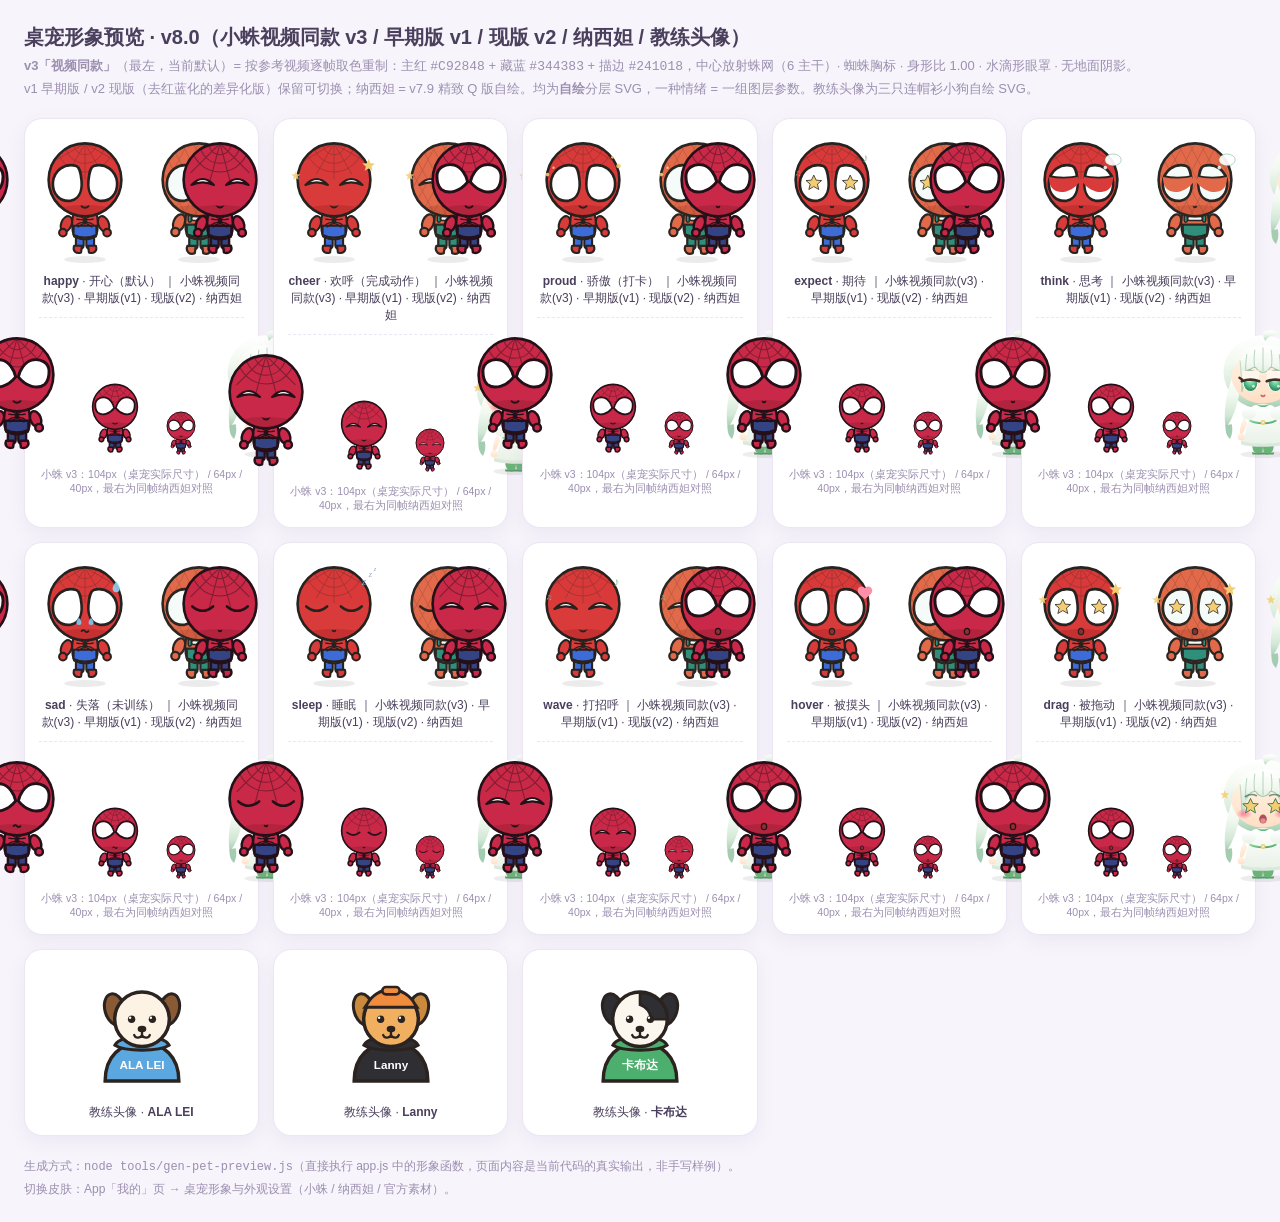
==== commit c4cc854b: "v8.0：小蛛按视频规格重制(v3 视频同款)+7项视频动作+修复助手吞字/破图/假识别+save异常保护 由 tools/push.js 提交" ====
--- a/docs/桌宠形象预览.html
+++ b/docs/桌宠形象预览.html
@@ -1,6 +1,6 @@
 <!DOCTYPE html><html lang="zh-CN"><head><meta charset="utf-8">
 <meta name="viewport" content="width=device-width,initial-scale=1">
-<title>薄肌日记 · 桌宠形象预览（v7.10 小蛛 / 纳西妲 / 教练头像）</title>
+<title>薄肌日记 · 桌宠形象预览（v8.0 小蛛视频同款 / 纳西妲 / 教练头像）</title>
 <style>
   :root{ --bg:#f7f4fb; --card:#fff; --ink:#4a3f5c; --faint:#9c8fb0; --line:#ece5f4; }
   *{box-sizing:border-box;}
@@ -21,12 +21,47 @@
   .s104 svg{width:104px; height:130px;} .s64 svg{width:64px; height:80px;} .s40 svg{width:40px; height:50px;}
   footer{margin-top:20px; font-size:12px; color:var(--faint); line-height:1.8;}
 </style></head><body>
-<h1>桌宠形象预览 · v7.11（小蛛早期版 / 小蛛现版 / 纳西妲 / 教练头像）</h1>
-<p class="sub">小蛛 = 参考视频同款风格的<strong>自绘</strong>分层 SVG（Q 版大头 + 白色大眼罩 + 蛛网纹战衣，零版权风险）；纳西妲 = v7.9 精致 Q 版自绘。<br>
-一种情绪 = 一组图层参数，不是独立图片；配色集中在 <code>PET_THEME</code>。教练头像为三只连帽衫小狗自绘 SVG（可在设置页替换为自定义上传）。</p>
+<h1>桌宠形象预览 · v8.0（小蛛视频同款 v3 / 早期版 v1 / 现版 v2 / 纳西妲 / 教练头像）</h1>
+<p class="sub"><b>v3「视频同款」</b>（最左，当前默认）= 按参考视频逐帧取色重制：主红 <code>#C92848</code> + 藏蓝 <code>#344383</code> + 描边 <code>#241018</code>，中心放射蛛网（6 主干）· 蜘蛛胸标 · 身形比 1.00 · 水滴形眼罩 · 无地面阴影。<br>
+v1 早期版 / v2 现版（去红蓝化的差异化版）保留可切换；纳西妲 = v7.9 精致 Q 版自绘。均为<strong>自绘</strong>分层 SVG，一种情绪 = 一组图层参数。教练头像为三只连帽衫小狗自绘 SVG。</p>
 <div class="grid">
   <div class="card">
     <div class="row"><div class="big"><svg xmlns="http://www.w3.org/2000/svg" viewBox="0 0 120 150" width="120" height="150">
+<defs>
+  <clipPath id="spHd"><circle cx="60" cy="54" r="40.6"/></clipPath>
+  <clipPath id="spLc"><path d="M23 50 C23 39.5 33 35 43 37 C51 39 57 49 58.5 56.5 C50 67.5 36 71.5 28 65 C24 61.5 23 56 23 50 Z"/></clipPath>
+</defs>
+
+<g transform="translate(0,0) scale(1)"><g>
+  <g stroke="#241018" stroke-width="2.8" stroke-linejoin="round" stroke-linecap="round">
+    <rect x="49.5" y="116" width="9" height="18" rx="4.5" fill="#344383"/>
+    <rect x="61.5" y="116" width="9" height="18" rx="4.5" fill="#344383"/>
+    <path d="M47.5 130 C45 136.5 50.5 140 55.5 137.8 L56.5 130Z" fill="#c92848"/>
+    <path d="M72.5 130 C75 136.5 69.5 140 64.5 137.8 L63.5 130Z" fill="#c92848"/>
+    <ellipse cx="38.5" cy="105" rx="6" ry="9.5" transform="rotate(22 38.5 105)" fill="#c92848"/>
+    <ellipse cx="81.5" cy="105" rx="6" ry="9.5" transform="rotate(-22 81.5 105)" fill="#c92848"/>
+    <circle cx="34.5" cy="115" r="4.4" fill="#c92848"/>
+    <circle cx="85.5" cy="115" r="4.4" fill="#c92848"/>
+    <path d="M47.5 90 C44.5 100 44.5 111 47.5 119.5 C55.5 123.5 64.5 123.5 72.5 119.5 C75.5 111 75.5 100 72.5 90 C64.5 85.5 55.5 85.5 47.5 90Z" fill="#c92848"/>
+    <path d="M46.8 107 L73.2 107 L73.2 117.5 C64.5 121.5 55.5 121.5 46.8 117.5Z" fill="#344383"/>
+  </g>
+  <g fill="none" stroke="#241018" stroke-width="1.5" stroke-linecap="round" stroke-linejoin="round">
+      <path d="M57.6 98.0 L54.2 96.0 L51.6 93.8"/><path d="M57.6 100.0 L53.6 99.8 L50.4 99.3"/><path d="M57.6 103.0 L53.6 104.0 L50.6 105.6"/><path d="M57.8 104.8 L54.6 106.6 L52.0 108.4"/>
+      <g transform="translate(120,0) scale(-1,1)"><path d="M57.6 98.0 L54.2 96.0 L51.6 93.8"/><path d="M57.6 100.0 L53.6 99.8 L50.4 99.3"/><path d="M57.6 103.0 L53.6 104.0 L50.6 105.6"/><path d="M57.8 104.8 L54.6 106.6 L52.0 108.4"/></g>
+    </g>
+    <ellipse cx="60" cy="101.3" rx="2.6" ry="4.2" fill="#241018"/>
+    <circle cx="60" cy="96.0" r="2.0" fill="#241018"/>
+  </g></g>
+<circle cx="60" cy="54" r="42" fill="#c92848" stroke="#241018" stroke-width="3"/>
+<g clip-path="url(#spHd)">
+  <ellipse cx="60" cy="99" rx="48" ry="16" fill="#8e1d30" opacity=".4"/>
+  <g stroke="#241018" stroke-width="1.2" fill="none" opacity="0.45"><line x1="60" y1="12" x2="106.4" y2="24.4"/><line x1="60" y1="12" x2="93.9" y2="45.9"/><line x1="60" y1="12" x2="72.4" y2="58.4"/><line x1="60" y1="12" x2="47.6" y2="58.4"/><line x1="60" y1="12" x2="26.1" y2="45.9"/><line x1="60" y1="12" x2="13.6" y2="24.4"/><circle cx="60" cy="12" r="13"/><circle cx="60" cy="12" r="23"/><circle cx="60" cy="12" r="33"/></g>
+</g>
+<g><path d="M23 50 C23 39.5 33 35 43 37 C51 39 57 49 58.5 56.5 C50 67.5 36 71.5 28 65 C24 61.5 23 56 23 50 Z" fill="#ffffff" stroke="#241018" stroke-width="3.4" stroke-linejoin="round"/></g>
+<g transform="translate(120,0) scale(-1,1)"><path d="M23 50 C23 39.5 33 35 43 37 C51 39 57 49 58.5 56.5 C50 67.5 36 71.5 28 65 C24 61.5 23 56 23 50 Z" fill="#ffffff" stroke="#241018" stroke-width="3.4" stroke-linejoin="round"/></g>
+<path d="M56 84.5 Q60 88 64 84.5" stroke="#241018" stroke-width="2.2" fill="none" stroke-linecap="round"/>
+
+</svg></div><div class="big"><svg xmlns="http://www.w3.org/2000/svg" viewBox="0 0 120 150" width="120" height="150">
 <defs>
   <clipPath id="spHd"><circle cx="60" cy="54" r="40.6"/></clipPath>
   <clipPath id="spLc"><path d="M50 38 C36 34 24 44 23 57 C22 71 32 80 44 78 C53 76 57 67 56 55 C55 45 54 40 50 38 Z"/></clipPath>
@@ -45,21 +80,20 @@
     <path d="M47.5 90 C44.5 100 44.5 111 47.5 119.5 C55.5 123.5 64.5 123.5 72.5 119.5 C75.5 111 75.5 100 72.5 90 C64.5 85.5 55.5 85.5 47.5 90Z" fill="#d93a3a"/>
     <path d="M46.8 107 L73.2 107 L73.2 117.5 C64.5 121.5 55.5 121.5 46.8 117.5Z" fill="#3d6bd8"/>
   </g>
-  <g fill="#26221f">
-         <circle cx="60" cy="100.5" r="2"/>
-         <g stroke="#26221f" stroke-width=".9" stroke-linecap="round">
-           <line x1="58.4" y1="99" x2="55.6" y2="96.6"/><line x1="58.4" y1="102" x2="55.6" y2="103.4"/>
-           <line x1="61.6" y1="99" x2="64.4" y2="96.6"/><line x1="61.6" y1="102" x2="64.4" y2="103.4"/>
-         </g>
-       </g>
+  <g fill="none" stroke="#26221f" stroke-width="1.5" stroke-linecap="round" stroke-linejoin="round">
+      <path d="M57.6 98.0 L54.2 96.0 L51.6 93.8"/><path d="M57.6 100.0 L53.6 99.8 L50.4 99.3"/><path d="M57.6 103.0 L53.6 104.0 L50.6 105.6"/><path d="M57.8 104.8 L54.6 106.6 L52.0 108.4"/>
+      <g transform="translate(120,0) scale(-1,1)"><path d="M57.6 98.0 L54.2 96.0 L51.6 93.8"/><path d="M57.6 100.0 L53.6 99.8 L50.4 99.3"/><path d="M57.6 103.0 L53.6 104.0 L50.6 105.6"/><path d="M57.8 104.8 L54.6 106.6 L52.0 108.4"/></g>
+    </g>
+    <ellipse cx="60" cy="101.3" rx="2.6" ry="4.2" fill="#26221f"/>
+    <circle cx="60" cy="96.0" r="2.0" fill="#26221f"/>
   </g></g>
 <circle cx="60" cy="54" r="42" fill="#d93a3a" stroke="#26221f" stroke-width="3"/>
 <g clip-path="url(#spHd)">
   <ellipse cx="60" cy="99" rx="48" ry="16" fill="#a52222" opacity=".4"/>
-  <g stroke="#26221f" stroke-width="1" fill="none" opacity=".3"><line x1="60" y1="12" x2="101" y2="12"/><line x1="60" y1="12" x2="95.5" y2="32.5"/><line x1="60" y1="12" x2="80.5" y2="47.5"/><line x1="60" y1="12" x2="60" y2="53"/><line x1="60" y1="12" x2="39.5" y2="47.5"/><line x1="60" y1="12" x2="24.5" y2="32.5"/><line x1="60" y1="12" x2="19" y2="12"/><circle cx="60" cy="12" r="13"/><circle cx="60" cy="12" r="23"/><circle cx="60" cy="12" r="33"/></g>
-</g>
-<g><path d="M50 38 C36 34 24 44 23 57 C22 71 32 80 44 78 C53 76 57 67 56 55 C55 45 54 40 50 38 Z" fill="#fff" stroke="#26221f" stroke-width="3" stroke-linejoin="round"/></g>
-<g transform="translate(120,0) scale(-1,1)"><path d="M50 38 C36 34 24 44 23 57 C22 71 32 80 44 78 C53 76 57 67 56 55 C55 45 54 40 50 38 Z" fill="#fff" stroke="#26221f" stroke-width="3" stroke-linejoin="round"/></g>
+  <g stroke="#26221f" stroke-width="1" fill="none" opacity="0.3"><line x1="60" y1="12" x2="101" y2="12"/><line x1="60" y1="12" x2="95.5" y2="32.5"/><line x1="60" y1="12" x2="80.5" y2="47.5"/><line x1="60" y1="12" x2="60" y2="53"/><line x1="60" y1="12" x2="39.5" y2="47.5"/><line x1="60" y1="12" x2="24.5" y2="32.5"/><line x1="60" y1="12" x2="19" y2="12"/><circle cx="60" cy="12" r="13"/><circle cx="60" cy="12" r="23"/><circle cx="60" cy="12" r="33"/></g>
+</g>
+<g><path d="M50 38 C36 34 24 44 23 57 C22 71 32 80 44 78 C53 76 57 67 56 55 C55 45 54 40 50 38 Z" fill="#ffffff" stroke="#26221f" stroke-width="3" stroke-linejoin="round"/></g>
+<g transform="translate(120,0) scale(-1,1)"><path d="M50 38 C36 34 24 44 23 57 C22 71 32 80 44 78 C53 76 57 67 56 55 C55 45 54 40 50 38 Z" fill="#ffffff" stroke="#26221f" stroke-width="3" stroke-linejoin="round"/></g>
 <path d="M56 84.5 Q60 88 64 84.5" stroke="#26221f" stroke-width="2.2" fill="none" stroke-linecap="round"/>
 
 </svg></div><div class="big"><svg xmlns="http://www.w3.org/2000/svg" viewBox="0 0 120 150" width="120" height="150">
@@ -92,8 +126,8 @@
   <ellipse cx="60" cy="99" rx="48" ry="16" fill="#b34a2f" opacity=".4"/>
   <g stroke="#2b2622" stroke-width=".9" fill="none" opacity=".22"><line x1="-12" y1="12" x2="34" y2="98"/><line x1="34" y1="12" x2="-12" y2="98"/><line x1="1" y1="12" x2="47" y2="98"/><line x1="47" y1="12" x2="1" y2="98"/><line x1="14" y1="12" x2="60" y2="98"/><line x1="60" y1="12" x2="14" y2="98"/><line x1="27" y1="12" x2="73" y2="98"/><line x1="73" y1="12" x2="27" y2="98"/><line x1="40" y1="12" x2="86" y2="98"/><line x1="86" y1="12" x2="40" y2="98"/><line x1="53" y1="12" x2="99" y2="98"/><line x1="99" y1="12" x2="53" y2="98"/><line x1="66" y1="12" x2="112" y2="98"/><line x1="112" y1="12" x2="66" y2="98"/><line x1="79" y1="12" x2="125" y2="98"/><line x1="125" y1="12" x2="79" y2="98"/><line x1="92" y1="12" x2="138" y2="98"/><line x1="138" y1="12" x2="92" y2="98"/><line x1="105" y1="12" x2="151" y2="98"/><line x1="151" y1="12" x2="105" y2="98"/><line x1="118" y1="12" x2="164" y2="98"/><line x1="164" y1="12" x2="118" y2="98"/><line x1="131" y1="12" x2="177" y2="98"/><line x1="177" y1="12" x2="131" y2="98"/><line x1="144" y1="12" x2="190" y2="98"/><line x1="190" y1="12" x2="144" y2="98"/></g>
 </g>
-<g><path d="M50 38 C36 34 24 44 23 57 C22 71 32 80 44 78 C53 76 57 67 56 55 C55 45 54 40 50 38 Z" fill="#fff" stroke="#2b2622" stroke-width="3" stroke-linejoin="round"/></g>
-<g transform="translate(120,0) scale(-1,1)"><path d="M50 38 C36 34 24 44 23 57 C22 71 32 80 44 78 C53 76 57 67 56 55 C55 45 54 40 50 38 Z" fill="#fff" stroke="#2b2622" stroke-width="3" stroke-linejoin="round"/></g>
+<g><path d="M50 38 C36 34 24 44 23 57 C22 71 32 80 44 78 C53 76 57 67 56 55 C55 45 54 40 50 38 Z" fill="#f4fbf8" stroke="#2b2622" stroke-width="3" stroke-linejoin="round"/></g>
+<g transform="translate(120,0) scale(-1,1)"><path d="M50 38 C36 34 24 44 23 57 C22 71 32 80 44 78 C53 76 57 67 56 55 C55 45 54 40 50 38 Z" fill="#f4fbf8" stroke="#2b2622" stroke-width="3" stroke-linejoin="round"/></g>
 <path d="M56 84.5 Q60 88 64 84.5" stroke="#2b2622" stroke-width="2.2" fill="none" stroke-linecap="round"/>
 
 </svg></div><div class="big"><svg xmlns="http://www.w3.org/2000/svg" viewBox="0 0 120 150" width="120" height="150">
@@ -185,188 +219,117 @@
 <circle cx="86.6" cy="16.4" r="1.7" fill="#f3cd72"/>
 
 </svg></div></div>
-    <div class="cap"><b>happy</b> · 开心（默认） ｜ 小蛛早期版 · 小蛛现版 · 纳西妲</div>
+    <div class="cap"><b>happy</b> · 开心（默认） ｜ 小蛛视频同款(v3) · 早期版(v1) · 现版(v2) · 纳西妲</div>
     <div class="sizes">
       <span class="s104"><svg xmlns="http://www.w3.org/2000/svg" viewBox="0 0 120 150" width="120" height="150">
 <defs>
   <clipPath id="spHd"><circle cx="60" cy="54" r="40.6"/></clipPath>
-  <clipPath id="spLc"><path d="M50 38 C36 34 24 44 23 57 C22 71 32 80 44 78 C53 76 57 67 56 55 C55 45 54 40 50 38 Z"/></clipPath>
-</defs>
-<ellipse cx="60" cy="146" rx="24" ry="4" fill="#000" opacity=".08"/>
-<g transform="translate(-4.200000000000004,-8.820000000000007) scale(1.07)"><g>
-  <g stroke="#2b2622" stroke-width="2.4" stroke-linejoin="round" stroke-linecap="round">
-    <rect x="49.5" y="116" width="9" height="18" rx="4.5" fill="#2f8f7a"/>
-    <rect x="61.5" y="116" width="9" height="18" rx="4.5" fill="#2f8f7a"/>
-    <path d="M47.5 130 C45 136.5 50.5 140 55.5 137.8 L56.5 130Z" fill="#e2694a"/>
-    <path d="M72.5 130 C75 136.5 69.5 140 64.5 137.8 L63.5 130Z" fill="#e2694a"/>
-    <ellipse cx="38.5" cy="105" rx="6" ry="9.5" transform="rotate(22 38.5 105)" fill="#e2694a"/>
-    <ellipse cx="81.5" cy="105" rx="6" ry="9.5" transform="rotate(-22 81.5 105)" fill="#e2694a"/>
-    <circle cx="34.5" cy="115" r="4.4" fill="#e2694a"/>
-    <circle cx="85.5" cy="115" r="4.4" fill="#e2694a"/>
-    <path d="M47.5 90 C44.5 100 44.5 111 47.5 119.5 C55.5 123.5 64.5 123.5 72.5 119.5 C75.5 111 75.5 100 72.5 90 C64.5 85.5 55.5 85.5 47.5 90Z" fill="#e2694a"/>
-    <path d="M46.8 107 L73.2 107 L73.2 117.5 C64.5 121.5 55.5 121.5 46.8 117.5Z" fill="#2f8f7a"/>
-  </g>
-  <g stroke="#2b2622" stroke-width="1.6" stroke-linecap="round" fill="#f4fbf8">
-         <rect x="52" y="98.4" width="16" height="4.2" rx="2.1"/>
-         <rect x="48.4" y="96.6" width="3.4" height="7.8" rx="1.7" fill="#2f8f7a"/>
-         <rect x="68.2" y="96.6" width="3.4" height="7.8" rx="1.7" fill="#2f8f7a"/>
-       </g>
-  </g></g>
-<circle cx="60" cy="54" r="42" fill="#e2694a" stroke="#2b2622" stroke-width="3"/>
-<g clip-path="url(#spHd)">
-  <ellipse cx="60" cy="99" rx="48" ry="16" fill="#b34a2f" opacity=".4"/>
-  <g stroke="#2b2622" stroke-width=".9" fill="none" opacity=".22"><line x1="-12" y1="12" x2="34" y2="98"/><line x1="34" y1="12" x2="-12" y2="98"/><line x1="1" y1="12" x2="47" y2="98"/><line x1="47" y1="12" x2="1" y2="98"/><line x1="14" y1="12" x2="60" y2="98"/><line x1="60" y1="12" x2="14" y2="98"/><line x1="27" y1="12" x2="73" y2="98"/><line x1="73" y1="12" x2="27" y2="98"/><line x1="40" y1="12" x2="86" y2="98"/><line x1="86" y1="12" x2="40" y2="98"/><line x1="53" y1="12" x2="99" y2="98"/><line x1="99" y1="12" x2="53" y2="98"/><line x1="66" y1="12" x2="112" y2="98"/><line x1="112" y1="12" x2="66" y2="98"/><line x1="79" y1="12" x2="125" y2="98"/><line x1="125" y1="12" x2="79" y2="98"/><line x1="92" y1="12" x2="138" y2="98"/><line x1="138" y1="12" x2="92" y2="98"/><line x1="105" y1="12" x2="151" y2="98"/><line x1="151" y1="12" x2="105" y2="98"/><line x1="118" y1="12" x2="164" y2="98"/><line x1="164" y1="12" x2="118" y2="98"/><line x1="131" y1="12" x2="177" y2="98"/><line x1="177" y1="12" x2="131" y2="98"/><line x1="144" y1="12" x2="190" y2="98"/><line x1="190" y1="12" x2="144" y2="98"/></g>
-</g>
-<g><path d="M50 38 C36 34 24 44 23 57 C22 71 32 80 44 78 C53 76 57 67 56 55 C55 45 54 40 50 38 Z" fill="#fff" stroke="#2b2622" stroke-width="3" stroke-linejoin="round"/></g>
-<g transform="translate(120,0) scale(-1,1)"><path d="M50 38 C36 34 24 44 23 57 C22 71 32 80 44 78 C53 76 57 67 56 55 C55 45 54 40 50 38 Z" fill="#fff" stroke="#2b2622" stroke-width="3" stroke-linejoin="round"/></g>
-<path d="M56 84.5 Q60 88 64 84.5" stroke="#2b2622" stroke-width="2.2" fill="none" stroke-linecap="round"/>
+  <clipPath id="spLc"><path d="M23 50 C23 39.5 33 35 43 37 C51 39 57 49 58.5 56.5 C50 67.5 36 71.5 28 65 C24 61.5 23 56 23 50 Z"/></clipPath>
+</defs>
+
+<g transform="translate(0,0) scale(1)"><g>
+  <g stroke="#241018" stroke-width="2.8" stroke-linejoin="round" stroke-linecap="round">
+    <rect x="49.5" y="116" width="9" height="18" rx="4.5" fill="#344383"/>
+    <rect x="61.5" y="116" width="9" height="18" rx="4.5" fill="#344383"/>
+    <path d="M47.5 130 C45 136.5 50.5 140 55.5 137.8 L56.5 130Z" fill="#c92848"/>
+    <path d="M72.5 130 C75 136.5 69.5 140 64.5 137.8 L63.5 130Z" fill="#c92848"/>
+    <ellipse cx="38.5" cy="105" rx="6" ry="9.5" transform="rotate(22 38.5 105)" fill="#c92848"/>
+    <ellipse cx="81.5" cy="105" rx="6" ry="9.5" transform="rotate(-22 81.5 105)" fill="#c92848"/>
+    <circle cx="34.5" cy="115" r="4.4" fill="#c92848"/>
+    <circle cx="85.5" cy="115" r="4.4" fill="#c92848"/>
+    <path d="M47.5 90 C44.5 100 44.5 111 47.5 119.5 C55.5 123.5 64.5 123.5 72.5 119.5 C75.5 111 75.5 100 72.5 90 C64.5 85.5 55.5 85.5 47.5 90Z" fill="#c92848"/>
+    <path d="M46.8 107 L73.2 107 L73.2 117.5 C64.5 121.5 55.5 121.5 46.8 117.5Z" fill="#344383"/>
+  </g>
+  <g fill="none" stroke="#241018" stroke-width="1.5" stroke-linecap="round" stroke-linejoin="round">
+      <path d="M57.6 98.0 L54.2 96.0 L51.6 93.8"/><path d="M57.6 100.0 L53.6 99.8 L50.4 99.3"/><path d="M57.6 103.0 L53.6 104.0 L50.6 105.6"/><path d="M57.8 104.8 L54.6 106.6 L52.0 108.4"/>
+      <g transform="translate(120,0) scale(-1,1)"><path d="M57.6 98.0 L54.2 96.0 L51.6 93.8"/><path d="M57.6 100.0 L53.6 99.8 L50.4 99.3"/><path d="M57.6 103.0 L53.6 104.0 L50.6 105.6"/><path d="M57.8 104.8 L54.6 106.6 L52.0 108.4"/></g>
+    </g>
+    <ellipse cx="60" cy="101.3" rx="2.6" ry="4.2" fill="#241018"/>
+    <circle cx="60" cy="96.0" r="2.0" fill="#241018"/>
+  </g></g>
+<circle cx="60" cy="54" r="42" fill="#c92848" stroke="#241018" stroke-width="3"/>
+<g clip-path="url(#spHd)">
+  <ellipse cx="60" cy="99" rx="48" ry="16" fill="#8e1d30" opacity=".4"/>
+  <g stroke="#241018" stroke-width="1.2" fill="none" opacity="0.45"><line x1="60" y1="12" x2="106.4" y2="24.4"/><line x1="60" y1="12" x2="93.9" y2="45.9"/><line x1="60" y1="12" x2="72.4" y2="58.4"/><line x1="60" y1="12" x2="47.6" y2="58.4"/><line x1="60" y1="12" x2="26.1" y2="45.9"/><line x1="60" y1="12" x2="13.6" y2="24.4"/><circle cx="60" cy="12" r="13"/><circle cx="60" cy="12" r="23"/><circle cx="60" cy="12" r="33"/></g>
+</g>
+<g><path d="M23 50 C23 39.5 33 35 43 37 C51 39 57 49 58.5 56.5 C50 67.5 36 71.5 28 65 C24 61.5 23 56 23 50 Z" fill="#ffffff" stroke="#241018" stroke-width="3.4" stroke-linejoin="round"/></g>
+<g transform="translate(120,0) scale(-1,1)"><path d="M23 50 C23 39.5 33 35 43 37 C51 39 57 49 58.5 56.5 C50 67.5 36 71.5 28 65 C24 61.5 23 56 23 50 Z" fill="#ffffff" stroke="#241018" stroke-width="3.4" stroke-linejoin="round"/></g>
+<path d="M56 84.5 Q60 88 64 84.5" stroke="#241018" stroke-width="2.2" fill="none" stroke-linecap="round"/>
 
 </svg></span>
       <span class="s64"><svg xmlns="http://www.w3.org/2000/svg" viewBox="0 0 120 150" width="120" height="150">
 <defs>
   <clipPath id="spHd"><circle cx="60" cy="54" r="40.6"/></clipPath>
-  <clipPath id="spLc"><path d="M50 38 C36 34 24 44 23 57 C22 71 32 80 44 78 C53 76 57 67 56 55 C55 45 54 40 50 38 Z"/></clipPath>
-</defs>
-<ellipse cx="60" cy="146" rx="24" ry="4" fill="#000" opacity=".08"/>
-<g transform="translate(-4.200000000000004,-8.820000000000007) scale(1.07)"><g>
-  <g stroke="#2b2622" stroke-width="2.4" stroke-linejoin="round" stroke-linecap="round">
-    <rect x="49.5" y="116" width="9" height="18" rx="4.5" fill="#2f8f7a"/>
-    <rect x="61.5" y="116" width="9" height="18" rx="4.5" fill="#2f8f7a"/>
-    <path d="M47.5 130 C45 136.5 50.5 140 55.5 137.8 L56.5 130Z" fill="#e2694a"/>
-    <path d="M72.5 130 C75 136.5 69.5 140 64.5 137.8 L63.5 130Z" fill="#e2694a"/>
-    <ellipse cx="38.5" cy="105" rx="6" ry="9.5" transform="rotate(22 38.5 105)" fill="#e2694a"/>
-    <ellipse cx="81.5" cy="105" rx="6" ry="9.5" transform="rotate(-22 81.5 105)" fill="#e2694a"/>
-    <circle cx="34.5" cy="115" r="4.4" fill="#e2694a"/>
-    <circle cx="85.5" cy="115" r="4.4" fill="#e2694a"/>
-    <path d="M47.5 90 C44.5 100 44.5 111 47.5 119.5 C55.5 123.5 64.5 123.5 72.5 119.5 C75.5 111 75.5 100 72.5 90 C64.5 85.5 55.5 85.5 47.5 90Z" fill="#e2694a"/>
-    <path d="M46.8 107 L73.2 107 L73.2 117.5 C64.5 121.5 55.5 121.5 46.8 117.5Z" fill="#2f8f7a"/>
-  </g>
-  <g stroke="#2b2622" stroke-width="1.6" stroke-linecap="round" fill="#f4fbf8">
-         <rect x="52" y="98.4" width="16" height="4.2" rx="2.1"/>
-         <rect x="48.4" y="96.6" width="3.4" height="7.8" rx="1.7" fill="#2f8f7a"/>
-         <rect x="68.2" y="96.6" width="3.4" height="7.8" rx="1.7" fill="#2f8f7a"/>
-       </g>
-  </g></g>
-<circle cx="60" cy="54" r="42" fill="#e2694a" stroke="#2b2622" stroke-width="3"/>
-<g clip-path="url(#spHd)">
-  <ellipse cx="60" cy="99" rx="48" ry="16" fill="#b34a2f" opacity=".4"/>
-  <g stroke="#2b2622" stroke-width=".9" fill="none" opacity=".22"><line x1="-12" y1="12" x2="34" y2="98"/><line x1="34" y1="12" x2="-12" y2="98"/><line x1="1" y1="12" x2="47" y2="98"/><line x1="47" y1="12" x2="1" y2="98"/><line x1="14" y1="12" x2="60" y2="98"/><line x1="60" y1="12" x2="14" y2="98"/><line x1="27" y1="12" x2="73" y2="98"/><line x1="73" y1="12" x2="27" y2="98"/><line x1="40" y1="12" x2="86" y2="98"/><line x1="86" y1="12" x2="40" y2="98"/><line x1="53" y1="12" x2="99" y2="98"/><line x1="99" y1="12" x2="53" y2="98"/><line x1="66" y1="12" x2="112" y2="98"/><line x1="112" y1="12" x2="66" y2="98"/><line x1="79" y1="12" x2="125" y2="98"/><line x1="125" y1="12" x2="79" y2="98"/><line x1="92" y1="12" x2="138" y2="98"/><line x1="138" y1="12" x2="92" y2="98"/><line x1="105" y1="12" x2="151" y2="98"/><line x1="151" y1="12" x2="105" y2="98"/><line x1="118" y1="12" x2="164" y2="98"/><line x1="164" y1="12" x2="118" y2="98"/><line x1="131" y1="12" x2="177" y2="98"/><line x1="177" y1="12" x2="131" y2="98"/><line x1="144" y1="12" x2="190" y2="98"/><line x1="190" y1="12" x2="144" y2="98"/></g>
-</g>
-<g><path d="M50 38 C36 34 24 44 23 57 C22 71 32 80 44 78 C53 76 57 67 56 55 C55 45 54 40 50 38 Z" fill="#fff" stroke="#2b2622" stroke-width="3" stroke-linejoin="round"/></g>
-<g transform="translate(120,0) scale(-1,1)"><path d="M50 38 C36 34 24 44 23 57 C22 71 32 80 44 78 C53 76 57 67 56 55 C55 45 54 40 50 38 Z" fill="#fff" stroke="#2b2622" stroke-width="3" stroke-linejoin="round"/></g>
-<path d="M56 84.5 Q60 88 64 84.5" stroke="#2b2622" stroke-width="2.2" fill="none" stroke-linecap="round"/>
+  <clipPath id="spLc"><path d="M23 50 C23 39.5 33 35 43 37 C51 39 57 49 58.5 56.5 C50 67.5 36 71.5 28 65 C24 61.5 23 56 23 50 Z"/></clipPath>
+</defs>
+
+<g transform="translate(0,0) scale(1)"><g>
+  <g stroke="#241018" stroke-width="2.8" stroke-linejoin="round" stroke-linecap="round">
+    <rect x="49.5" y="116" width="9" height="18" rx="4.5" fill="#344383"/>
+    <rect x="61.5" y="116" width="9" height="18" rx="4.5" fill="#344383"/>
+    <path d="M47.5 130 C45 136.5 50.5 140 55.5 137.8 L56.5 130Z" fill="#c92848"/>
+    <path d="M72.5 130 C75 136.5 69.5 140 64.5 137.8 L63.5 130Z" fill="#c92848"/>
+    <ellipse cx="38.5" cy="105" rx="6" ry="9.5" transform="rotate(22 38.5 105)" fill="#c92848"/>
+    <ellipse cx="81.5" cy="105" rx="6" ry="9.5" transform="rotate(-22 81.5 105)" fill="#c92848"/>
+    <circle cx="34.5" cy="115" r="4.4" fill="#c92848"/>
+    <circle cx="85.5" cy="115" r="4.4" fill="#c92848"/>
+    <path d="M47.5 90 C44.5 100 44.5 111 47.5 119.5 C55.5 123.5 64.5 123.5 72.5 119.5 C75.5 111 75.5 100 72.5 90 C64.5 85.5 55.5 85.5 47.5 90Z" fill="#c92848"/>
+    <path d="M46.8 107 L73.2 107 L73.2 117.5 C64.5 121.5 55.5 121.5 46.8 117.5Z" fill="#344383"/>
+  </g>
+  <g fill="none" stroke="#241018" stroke-width="1.5" stroke-linecap="round" stroke-linejoin="round">
+      <path d="M57.6 98.0 L54.2 96.0 L51.6 93.8"/><path d="M57.6 100.0 L53.6 99.8 L50.4 99.3"/><path d="M57.6 103.0 L53.6 104.0 L50.6 105.6"/><path d="M57.8 104.8 L54.6 106.6 L52.0 108.4"/>
+      <g transform="translate(120,0) scale(-1,1)"><path d="M57.6 98.0 L54.2 96.0 L51.6 93.8"/><path d="M57.6 100.0 L53.6 99.8 L50.4 99.3"/><path d="M57.6 103.0 L53.6 104.0 L50.6 105.6"/><path d="M57.8 104.8 L54.6 106.6 L52.0 108.4"/></g>
+    </g>
+    <ellipse cx="60" cy="101.3" rx="2.6" ry="4.2" fill="#241018"/>
+    <circle cx="60" cy="96.0" r="2.0" fill="#241018"/>
+  </g></g>
+<circle cx="60" cy="54" r="42" fill="#c92848" stroke="#241018" stroke-width="3"/>
+<g clip-path="url(#spHd)">
+  <ellipse cx="60" cy="99" rx="48" ry="16" fill="#8e1d30" opacity=".4"/>
+  <g stroke="#241018" stroke-width="1.2" fill="none" opacity="0.45"><line x1="60" y1="12" x2="106.4" y2="24.4"/><line x1="60" y1="12" x2="93.9" y2="45.9"/><line x1="60" y1="12" x2="72.4" y2="58.4"/><line x1="60" y1="12" x2="47.6" y2="58.4"/><line x1="60" y1="12" x2="26.1" y2="45.9"/><line x1="60" y1="12" x2="13.6" y2="24.4"/><circle cx="60" cy="12" r="13"/><circle cx="60" cy="12" r="23"/><circle cx="60" cy="12" r="33"/></g>
+</g>
+<g><path d="M23 50 C23 39.5 33 35 43 37 C51 39 57 49 58.5 56.5 C50 67.5 36 71.5 28 65 C24 61.5 23 56 23 50 Z" fill="#ffffff" stroke="#241018" stroke-width="3.4" stroke-linejoin="round"/></g>
+<g transform="translate(120,0) scale(-1,1)"><path d="M23 50 C23 39.5 33 35 43 37 C51 39 57 49 58.5 56.5 C50 67.5 36 71.5 28 65 C24 61.5 23 56 23 50 Z" fill="#ffffff" stroke="#241018" stroke-width="3.4" stroke-linejoin="round"/></g>
+<path d="M56 84.5 Q60 88 64 84.5" stroke="#241018" stroke-width="2.2" fill="none" stroke-linecap="round"/>
 
 </svg></span>
       <span class="s40"><svg xmlns="http://www.w3.org/2000/svg" viewBox="0 0 120 150" width="120" height="150">
 <defs>
   <clipPath id="spHd"><circle cx="60" cy="54" r="40.6"/></clipPath>
-  <clipPath id="spLc"><path d="M50 38 C36 34 24 44 23 57 C22 71 32 80 44 78 C53 76 57 67 56 55 C55 45 54 40 50 38 Z"/></clipPath>
-</defs>
-<ellipse cx="60" cy="146" rx="24" ry="4" fill="#000" opacity=".08"/>
-<g transform="translate(-4.200000000000004,-8.820000000000007) scale(1.07)"><g>
-  <g stroke="#2b2622" stroke-width="2.4" stroke-linejoin="round" stroke-linecap="round">
-    <rect x="49.5" y="116" width="9" height="18" rx="4.5" fill="#2f8f7a"/>
-    <rect x="61.5" y="116" width="9" height="18" rx="4.5" fill="#2f8f7a"/>
-    <path d="M47.5 130 C45 136.5 50.5 140 55.5 137.8 L56.5 130Z" fill="#e2694a"/>
-    <path d="M72.5 130 C75 136.5 69.5 140 64.5 137.8 L63.5 130Z" fill="#e2694a"/>
-    <ellipse cx="38.5" cy="105" rx="6" ry="9.5" transform="rotate(22 38.5 105)" fill="#e2694a"/>
-    <ellipse cx="81.5" cy="105" rx="6" ry="9.5" transform="rotate(-22 81.5 105)" fill="#e2694a"/>
-    <circle cx="34.5" cy="115" r="4.4" fill="#e2694a"/>
-    <circle cx="85.5" cy="115" r="4.4" fill="#e2694a"/>
-    <path d="M47.5 90 C44.5 100 44.5 111 47.5 119.5 C55.5 123.5 64.5 123.5 72.5 119.5 C75.5 111 75.5 100 72.5 90 C64.5 85.5 55.5 85.5 47.5 90Z" fill="#e2694a"/>
-    <path d="M46.8 107 L73.2 107 L73.2 117.5 C64.5 121.5 55.5 121.5 46.8 117.5Z" fill="#2f8f7a"/>
-  </g>
-  <g stroke="#2b2622" stroke-width="1.6" stroke-linecap="round" fill="#f4fbf8">
-         <rect x="52" y="98.4" width="16" height="4.2" rx="2.1"/>
-         <rect x="48.4" y="96.6" width="3.4" height="7.8" rx="1.7" fill="#2f8f7a"/>
-         <rect x="68.2" y="96.6" width="3.4" height="7.8" rx="1.7" fill="#2f8f7a"/>
-       </g>
-  </g></g>
-<circle cx="60" cy="54" r="42" fill="#e2694a" stroke="#2b2622" stroke-width="3"/>
-<g clip-path="url(#spHd)">
-  <ellipse cx="60" cy="99" rx="48" ry="16" fill="#b34a2f" opacity=".4"/>
-  <g stroke="#2b2622" stroke-width=".9" fill="none" opacity=".22"><line x1="-12" y1="12" x2="34" y2="98"/><line x1="34" y1="12" x2="-12" y2="98"/><line x1="1" y1="12" x2="47" y2="98"/><line x1="47" y1="12" x2="1" y2="98"/><line x1="14" y1="12" x2="60" y2="98"/><line x1="60" y1="12" x2="14" y2="98"/><line x1="27" y1="12" x2="73" y2="98"/><line x1="73" y1="12" x2="27" y2="98"/><line x1="40" y1="12" x2="86" y2="98"/><line x1="86" y1="12" x2="40" y2="98"/><line x1="53" y1="12" x2="99" y2="98"/><line x1="99" y1="12" x2="53" y2="98"/><line x1="66" y1="12" x2="112" y2="98"/><line x1="112" y1="12" x2="66" y2="98"/><line x1="79" y1="12" x2="125" y2="98"/><line x1="125" y1="12" x2="79" y2="98"/><line x1="92" y1="12" x2="138" y2="98"/><line x1="138" y1="12" x2="92" y2="98"/><line x1="105" y1="12" x2="151" y2="98"/><line x1="151" y1="12" x2="105" y2="98"/><line x1="118" y1="12" x2="164" y2="98"/><line x1="164" y1="12" x2="118" y2="98"/><line x1="131" y1="12" x2="177" y2="98"/><line x1="177" y1="12" x2="131" y2="98"/><line x1="144" y1="12" x2="190" y2="98"/><line x1="190" y1="12" x2="144" y2="98"/></g>
-</g>
-<g><path d="M50 38 C36 34 24 44 23 57 C22 71 32 80 44 78 C53 76 57 67 56 55 C55 45 54 40 50 38 Z" fill="#fff" stroke="#2b2622" stroke-width="3" stroke-linejoin="round"/></g>
-<g transform="translate(120,0) scale(-1,1)"><path d="M50 38 C36 34 24 44 23 57 C22 71 32 80 44 78 C53 76 57 67 56 55 C55 45 54 40 50 38 Z" fill="#fff" stroke="#2b2622" stroke-width="3" stroke-linejoin="round"/></g>
-<path d="M56 84.5 Q60 88 64 84.5" stroke="#2b2622" stroke-width="2.2" fill="none" stroke-linecap="round"/>
+  <clipPath id="spLc"><path d="M23 50 C23 39.5 33 35 43 37 C51 39 57 49 58.5 56.5 C50 67.5 36 71.5 28 65 C24 61.5 23 56 23 50 Z"/></clipPath>
+</defs>
+
+<g transform="translate(0,0) scale(1)"><g>
+  <g stroke="#241018" stroke-width="2.8" stroke-linejoin="round" stroke-linecap="round">
+    <rect x="49.5" y="116" width="9" height="18" rx="4.5" fill="#344383"/>
+    <rect x="61.5" y="116" width="9" height="18" rx="4.5" fill="#344383"/>
+    <path d="M47.5 130 C45 136.5 50.5 140 55.5 137.8 L56.5 130Z" fill="#c92848"/>
+    <path d="M72.5 130 C75 136.5 69.5 140 64.5 137.8 L63.5 130Z" fill="#c92848"/>
+    <ellipse cx="38.5" cy="105" rx="6" ry="9.5" transform="rotate(22 38.5 105)" fill="#c92848"/>
+    <ellipse cx="81.5" cy="105" rx="6" ry="9.5" transform="rotate(-22 81.5 105)" fill="#c92848"/>
+    <circle cx="34.5" cy="115" r="4.4" fill="#c92848"/>
+    <circle cx="85.5" cy="115" r="4.4" fill="#c92848"/>
+    <path d="M47.5 90 C44.5 100 44.5 111 47.5 119.5 C55.5 123.5 64.5 123.5 72.5 119.5 C75.5 111 75.5 100 72.5 90 C64.5 85.5 55.5 85.5 47.5 90Z" fill="#c92848"/>
+    <path d="M46.8 107 L73.2 107 L73.2 117.5 C64.5 121.5 55.5 121.5 46.8 117.5Z" fill="#344383"/>
+  </g>
+  <g fill="none" stroke="#241018" stroke-width="1.5" stroke-linecap="round" stroke-linejoin="round">
+      <path d="M57.6 98.0 L54.2 96.0 L51.6 93.8"/><path d="M57.6 100.0 L53.6 99.8 L50.4 99.3"/><path d="M57.6 103.0 L53.6 104.0 L50.6 105.6"/><path d="M57.8 104.8 L54.6 106.6 L52.0 108.4"/>
+      <g transform="translate(120,0) scale(-1,1)"><path d="M57.6 98.0 L54.2 96.0 L51.6 93.8"/><path d="M57.6 100.0 L53.6 99.8 L50.4 99.3"/><path d="M57.6 103.0 L53.6 104.0 L50.6 105.6"/><path d="M57.8 104.8 L54.6 106.6 L52.0 108.4"/></g>
+    </g>
+    <ellipse cx="60" cy="101.3" rx="2.6" ry="4.2" fill="#241018"/>
+    <circle cx="60" cy="96.0" r="2.0" fill="#241018"/>
+  </g></g>
+<circle cx="60" cy="54" r="42" fill="#c92848" stroke="#241018" stroke-width="3"/>
+<g clip-path="url(#spHd)">
+  <ellipse cx="60" cy="99" rx="48" ry="16" fill="#8e1d30" opacity=".4"/>
+  <g stroke="#241018" stroke-width="1.2" fill="none" opacity="0.45"><line x1="60" y1="12" x2="106.4" y2="24.4"/><line x1="60" y1="12" x2="93.9" y2="45.9"/><line x1="60" y1="12" x2="72.4" y2="58.4"/><line x1="60" y1="12" x2="47.6" y2="58.4"/><line x1="60" y1="12" x2="26.1" y2="45.9"/><line x1="60" y1="12" x2="13.6" y2="24.4"/><circle cx="60" cy="12" r="13"/><circle cx="60" cy="12" r="23"/><circle cx="60" cy="12" r="33"/></g>
+</g>
+<g><path d="M23 50 C23 39.5 33 35 43 37 C51 39 57 49 58.5 56.5 C50 67.5 36 71.5 28 65 C24 61.5 23 56 23 50 Z" fill="#ffffff" stroke="#241018" stroke-width="3.4" stroke-linejoin="round"/></g>
+<g transform="translate(120,0) scale(-1,1)"><path d="M23 50 C23 39.5 33 35 43 37 C51 39 57 49 58.5 56.5 C50 67.5 36 71.5 28 65 C24 61.5 23 56 23 50 Z" fill="#ffffff" stroke="#241018" stroke-width="3.4" stroke-linejoin="round"/></g>
+<path d="M56 84.5 Q60 88 64 84.5" stroke="#241018" stroke-width="2.2" fill="none" stroke-linecap="round"/>
 
 </svg></span>
-    </div>
-    <div class="cap faint">小蛛 104px（桌宠实际尺寸） / 64px / 40px（左）；右侧同帧纳西妲对照</div>
-  </div>
-  <div class="card">
-    <div class="row"><div class="big"><svg xmlns="http://www.w3.org/2000/svg" viewBox="0 0 120 150" width="120" height="150">
-<defs>
-  <clipPath id="spHd"><circle cx="60" cy="54" r="40.6"/></clipPath>
-  <clipPath id="spLc"><path d="M50 38 C36 34 24 44 23 57 C22 71 32 80 44 78 C53 76 57 67 56 55 C55 45 54 40 50 38 Z"/></clipPath>
-</defs>
-<ellipse cx="60" cy="146" rx="24" ry="4" fill="#000" opacity=".08"/>
-<g transform="translate(0,0) scale(1)"><g>
-  <g stroke="#26221f" stroke-width="2.4" stroke-linejoin="round" stroke-linecap="round">
-    <rect x="49.5" y="116" width="9" height="18" rx="4.5" fill="#3d6bd8"/>
-    <rect x="61.5" y="116" width="9" height="18" rx="4.5" fill="#3d6bd8"/>
-    <path d="M47.5 130 C45 136.5 50.5 140 55.5 137.8 L56.5 130Z" fill="#d93a3a"/>
-    <path d="M72.5 130 C75 136.5 69.5 140 64.5 137.8 L63.5 130Z" fill="#d93a3a"/>
-    <ellipse cx="38.5" cy="105" rx="6" ry="9.5" transform="rotate(22 38.5 105)" fill="#d93a3a"/>
-    <ellipse cx="81.5" cy="105" rx="6" ry="9.5" transform="rotate(-22 81.5 105)" fill="#d93a3a"/>
-    <circle cx="34.5" cy="115" r="4.4" fill="#d93a3a"/>
-    <circle cx="85.5" cy="115" r="4.4" fill="#d93a3a"/>
-    <path d="M47.5 90 C44.5 100 44.5 111 47.5 119.5 C55.5 123.5 64.5 123.5 72.5 119.5 C75.5 111 75.5 100 72.5 90 C64.5 85.5 55.5 85.5 47.5 90Z" fill="#d93a3a"/>
-    <path d="M46.8 107 L73.2 107 L73.2 117.5 C64.5 121.5 55.5 121.5 46.8 117.5Z" fill="#3d6bd8"/>
-  </g>
-  <g fill="#26221f">
-         <circle cx="60" cy="100.5" r="2"/>
-         <g stroke="#26221f" stroke-width=".9" stroke-linecap="round">
-           <line x1="58.4" y1="99" x2="55.6" y2="96.6"/><line x1="58.4" y1="102" x2="55.6" y2="103.4"/>
-           <line x1="61.6" y1="99" x2="64.4" y2="96.6"/><line x1="61.6" y1="102" x2="64.4" y2="103.4"/>
-         </g>
-       </g>
-  </g></g>
-<circle cx="60" cy="54" r="42" fill="#d93a3a" stroke="#26221f" stroke-width="3"/>
-<g clip-path="url(#spHd)">
-  <ellipse cx="60" cy="99" rx="48" ry="16" fill="#a52222" opacity=".4"/>
-  <g stroke="#26221f" stroke-width="1" fill="none" opacity=".3"><line x1="60" y1="12" x2="101" y2="12"/><line x1="60" y1="12" x2="95.5" y2="32.5"/><line x1="60" y1="12" x2="80.5" y2="47.5"/><line x1="60" y1="12" x2="60" y2="53"/><line x1="60" y1="12" x2="39.5" y2="47.5"/><line x1="60" y1="12" x2="24.5" y2="32.5"/><line x1="60" y1="12" x2="19" y2="12"/><circle cx="60" cy="12" r="13"/><circle cx="60" cy="12" r="23"/><circle cx="60" cy="12" r="33"/></g>
-</g>
-<g><path d="M27 60 Q40 46 53 60 Q40 54 27 60Z" fill="#fff" stroke="#26221f" stroke-width="2.4" stroke-linejoin="round"/></g>
-<g transform="translate(120,0) scale(-1,1)"><path d="M27 60 Q40 46 53 60 Q40 54 27 60Z" fill="#fff" stroke="#26221f" stroke-width="2.4" stroke-linejoin="round"/></g>
-<path d="M54.5 83.5 Q60 91 65.5 83.5 Q60 86 54.5 83.5Z" fill="#26221f"/>
-<g fill="#f3cd72"><path d="M100 30 l2.1 4.8 5.2.4-4 3.4 1.2 5.1-4.5-2.7-4.5 2.7 1.2-5.1-4-3.4 5.2-.4Z"/><path d="M16 44 l1.5 3.5 3.8.3-2.9 2.4.9 3.8-3.3-2-3.3 2 .9-3.8-2.9-2.4 3.8-.3Z" opacity=".85"/></g>
-</svg></div><div class="big"><svg xmlns="http://www.w3.org/2000/svg" viewBox="0 0 120 150" width="120" height="150">
-<defs>
-  <clipPath id="spHd"><circle cx="60" cy="54" r="40.6"/></clipPath>
-  <clipPath id="spLc"><path d="M50 38 C36 34 24 44 23 57 C22 71 32 80 44 78 C53 76 57 67 56 55 C55 45 54 40 50 38 Z"/></clipPath>
-</defs>
-<ellipse cx="60" cy="146" rx="24" ry="4" fill="#000" opacity=".08"/>
-<g transform="translate(-4.200000000000004,-8.820000000000007) scale(1.07)"><g>
-  <g stroke="#2b2622" stroke-width="2.4" stroke-linejoin="round" stroke-linecap="round">
-    <rect x="49.5" y="116" width="9" height="18" rx="4.5" fill="#2f8f7a"/>
-    <rect x="61.5" y="116" width="9" height="18" rx="4.5" fill="#2f8f7a"/>
-    <path d="M47.5 130 C45 136.5 50.5 140 55.5 137.8 L56.5 130Z" fill="#e2694a"/>
-    <path d="M72.5 130 C75 136.5 69.5 140 64.5 137.8 L63.5 130Z" fill="#e2694a"/>
-    <ellipse cx="38.5" cy="105" rx="6" ry="9.5" transform="rotate(22 38.5 105)" fill="#e2694a"/>
-    <ellipse cx="81.5" cy="105" rx="6" ry="9.5" transform="rotate(-22 81.5 105)" fill="#e2694a"/>
-    <circle cx="34.5" cy="115" r="4.4" fill="#e2694a"/>
-    <circle cx="85.5" cy="115" r="4.4" fill="#e2694a"/>
-    <path d="M47.5 90 C44.5 100 44.5 111 47.5 119.5 C55.5 123.5 64.5 123.5 72.5 119.5 C75.5 111 75.5 100 72.5 90 C64.5 85.5 55.5 85.5 47.5 90Z" fill="#e2694a"/>
-    <path d="M46.8 107 L73.2 107 L73.2 117.5 C64.5 121.5 55.5 121.5 46.8 117.5Z" fill="#2f8f7a"/>
-  </g>
-  <g stroke="#2b2622" stroke-width="1.6" stroke-linecap="round" fill="#f4fbf8">
-         <rect x="52" y="98.4" width="16" height="4.2" rx="2.1"/>
-         <rect x="48.4" y="96.6" width="3.4" height="7.8" rx="1.7" fill="#2f8f7a"/>
-         <rect x="68.2" y="96.6" width="3.4" height="7.8" rx="1.7" fill="#2f8f7a"/>
-       </g>
-  </g></g>
-<circle cx="60" cy="54" r="42" fill="#e2694a" stroke="#2b2622" stroke-width="3"/>
-<g clip-path="url(#spHd)">
-  <ellipse cx="60" cy="99" rx="48" ry="16" fill="#b34a2f" opacity=".4"/>
-  <g stroke="#2b2622" stroke-width=".9" fill="none" opacity=".22"><line x1="-12" y1="12" x2="34" y2="98"/><line x1="34" y1="12" x2="-12" y2="98"/><line x1="1" y1="12" x2="47" y2="98"/><line x1="47" y1="12" x2="1" y2="98"/><line x1="14" y1="12" x2="60" y2="98"/><line x1="60" y1="12" x2="14" y2="98"/><line x1="27" y1="12" x2="73" y2="98"/><line x1="73" y1="12" x2="27" y2="98"/><line x1="40" y1="12" x2="86" y2="98"/><line x1="86" y1="12" x2="40" y2="98"/><line x1="53" y1="12" x2="99" y2="98"/><line x1="99" y1="12" x2="53" y2="98"/><line x1="66" y1="12" x2="112" y2="98"/><line x1="112" y1="12" x2="66" y2="98"/><line x1="79" y1="12" x2="125" y2="98"/><line x1="125" y1="12" x2="79" y2="98"/><line x1="92" y1="12" x2="138" y2="98"/><line x1="138" y1="12" x2="92" y2="98"/><line x1="105" y1="12" x2="151" y2="98"/><line x1="151" y1="12" x2="105" y2="98"/><line x1="118" y1="12" x2="164" y2="98"/><line x1="164" y1="12" x2="118" y2="98"/><line x1="131" y1="12" x2="177" y2="98"/><line x1="177" y1="12" x2="131" y2="98"/><line x1="144" y1="12" x2="190" y2="98"/><line x1="190" y1="12" x2="144" y2="98"/></g>
-</g>
-<g><path d="M27 60 Q40 46 53 60 Q40 54 27 60Z" fill="#fff" stroke="#2b2622" stroke-width="2.4" stroke-linejoin="round"/></g>
-<g transform="translate(120,0) scale(-1,1)"><path d="M27 60 Q40 46 53 60 Q40 54 27 60Z" fill="#fff" stroke="#2b2622" stroke-width="2.4" stroke-linejoin="round"/></g>
-<path d="M54.5 83.5 Q60 91 65.5 83.5 Q60 86 54.5 83.5Z" fill="#2b2622"/>
-<g fill="#f3cd72"><path d="M100 30 l2.1 4.8 5.2.4-4 3.4 1.2 5.1-4.5-2.7-4.5 2.7 1.2-5.1-4-3.4 5.2-.4Z"/><path d="M16 44 l1.5 3.5 3.8.3-2.9 2.4.9 3.8-3.3-2-3.3 2 .9-3.8-2.9-2.4 3.8-.3Z" opacity=".85"/></g>
-</svg></div><div class="big"><svg xmlns="http://www.w3.org/2000/svg" viewBox="0 0 120 150" width="120" height="150">
+      <span class="s104"><svg xmlns="http://www.w3.org/2000/svg" viewBox="0 0 120 150" width="120" height="150">
 <defs>
     <linearGradient id="ph" x1=".5" y1="0" x2=".5" y2="1">
       <stop offset="0" stop-color="#ffffff"/><stop offset=".38" stop-color="#f2f9f0"/>
@@ -445,17 +408,91 @@
 <ellipse cx="38.2" cy="71.4" rx="9.4" ry="6" fill="url(#pb)"/><ellipse cx="81.8" cy="71.4" rx="9.4" ry="6" fill="url(#pb)"/>
 <path d="M39.6 51.4 Q46 47.2 52.4 50.4" stroke="#186344" stroke-width="1.9" fill="none" stroke-linecap="round" opacity="0.62"/>
                 <path d="M67.6 50.4 Q74 47.2 80.4 51.4" stroke="#186344" stroke-width="1.9" fill="none" stroke-linecap="round" opacity="0.62"/>
-<g><path d="M36.6 64.2 Q45.6 55.6 54.6 64.2" stroke="#3b2f28" stroke-width="3.3" fill="none" stroke-linecap="round"/><path d="M36.2 59.8 l-3.4 -2.4" stroke="#3b2f28" stroke-width="2.7" fill="none" stroke-linecap="round"/></g><g><path d="M65.4 64.2 Q74.4 55.6 83.4 64.2" stroke="#3b2f28" stroke-width="3.3" fill="none" stroke-linecap="round"/><path d="M83.80000000000001 59.8 l3.4 -2.4" stroke="#3b2f28" stroke-width="2.7" fill="none" stroke-linecap="round"/></g>
-<g><path d="M53.6 75.80000000000001 Q60 84.80000000000001 66.4 75.80000000000001 Q60 74 53.6 75.80000000000001Z" fill="#a9505b"/><path d="M56.6 79.2 Q60 82.80000000000001 63.4 79.2 Q60 80.4 56.6 79.2Z" fill="#fff" opacity=".85"/></g>
+<g><ellipse cx="45.6" cy="63" rx="9.2" ry="10.2" fill="#fff"/><ellipse cx="45.6" cy="63.8" rx="7.8" ry="8.8" fill="url(#pe)"/><ellipse cx="45.6" cy="64.8" rx="3.7" ry="5.1" fill="#186344"/><ellipse cx="42.7" cy="59.4" rx="3" ry="2.7" fill="#fff" opacity=".97"/>
+                 <circle cx="49" cy="67.2" r="1.6" fill="#fff" opacity=".72"/><path d="M37 69.6 Q45.6 73.4 54.2 69.6" stroke="#3b2f28" stroke-width="1.4" fill="none" stroke-linecap="round" opacity=".45"/><path d="M36.2 59.8 Q45.6 51.2 55 59.8" stroke="#3b2f28" stroke-width="3.2" fill="none" stroke-linecap="round"/><path d="M36.2 59.8 l-3.4 -2.4" stroke="#3b2f28" stroke-width="2.7" fill="none" stroke-linecap="round"/><path d="M38.6 53.4 Q45.6 49.6 52.6 53.4" stroke="#186344" stroke-width="1.6" fill="none" stroke-linecap="round" opacity=".5"/></g><g><ellipse cx="74.4" cy="63" rx="9.2" ry="10.2" fill="#fff"/><ellipse cx="74.4" cy="63.8" rx="7.8" ry="8.8" fill="url(#pe)"/><ellipse cx="74.4" cy="64.8" rx="3.7" ry="5.1" fill="#186344"/><ellipse cx="71.5" cy="59.4" rx="3" ry="2.7" fill="#fff" opacity=".97"/>
+                 <circle cx="77.80000000000001" cy="67.2" r="1.6" fill="#fff" opacity=".72"/><path d="M65.80000000000001 69.6 Q74.4 73.4 83 69.6" stroke="#3b2f28" stroke-width="1.4" fill="none" stroke-linecap="round" opacity=".45"/><path d="M65 59.8 Q74.4 51.2 83.80000000000001 59.8" stroke="#3b2f28" stroke-width="3.2" fill="none" stroke-linecap="round"/><path d="M83.80000000000001 59.8 l3.4 -2.4" stroke="#3b2f28" stroke-width="2.7" fill="none" stroke-linecap="round"/><path d="M67.4 53.4 Q74.4 49.6 81.4 53.4" stroke="#186344" stroke-width="1.6" fill="none" stroke-linecap="round" opacity=".5"/></g>
+<path d="M55.2 75.60000000000001 Q60 81 64.8 75.60000000000001" stroke="#c26b74" stroke-width="2.1" fill="none" stroke-linecap="round"/>
 <path d="M81 17.6 C89.4 9.6 100.6 11.6 103.6 19.6 C95.6 23.6 87.6 23.6 81 17.6Z" fill="url(#pt)"/>
 <path d="M83.6 18.6 C89.6 14.6 97 15.6 101 19.6" stroke="#fff" stroke-width="1.3" fill="none" opacity=".55"/>
 <circle cx="86.6" cy="16.4" r="3.4" fill="#fff"/>
 <circle cx="86.6" cy="16.4" r="1.7" fill="#f3cd72"/>
+
+</svg></span>
+    </div>
+    <div class="cap faint">小蛛 v3：104px（桌宠实际尺寸） / 64px / 40px，最右为同帧纳西妲对照</div>
+  </div>
+  <div class="card">
+    <div class="row"><div class="big"><svg xmlns="http://www.w3.org/2000/svg" viewBox="0 0 120 150" width="120" height="150">
+<defs>
+  <clipPath id="spHd"><circle cx="60" cy="54" r="40.6"/></clipPath>
+  <clipPath id="spLc"><path d="M23 50 C23 39.5 33 35 43 37 C51 39 57 49 58.5 56.5 C50 67.5 36 71.5 28 65 C24 61.5 23 56 23 50 Z"/></clipPath>
+</defs>
+
+<g transform="translate(0,0) scale(1)"><g>
+  <g stroke="#241018" stroke-width="2.8" stroke-linejoin="round" stroke-linecap="round">
+    <rect x="49.5" y="116" width="9" height="18" rx="4.5" fill="#344383"/>
+    <rect x="61.5" y="116" width="9" height="18" rx="4.5" fill="#344383"/>
+    <path d="M47.5 130 C45 136.5 50.5 140 55.5 137.8 L56.5 130Z" fill="#c92848"/>
+    <path d="M72.5 130 C75 136.5 69.5 140 64.5 137.8 L63.5 130Z" fill="#c92848"/>
+    <ellipse cx="38.5" cy="105" rx="6" ry="9.5" transform="rotate(22 38.5 105)" fill="#c92848"/>
+    <ellipse cx="81.5" cy="105" rx="6" ry="9.5" transform="rotate(-22 81.5 105)" fill="#c92848"/>
+    <circle cx="34.5" cy="115" r="4.4" fill="#c92848"/>
+    <circle cx="85.5" cy="115" r="4.4" fill="#c92848"/>
+    <path d="M47.5 90 C44.5 100 44.5 111 47.5 119.5 C55.5 123.5 64.5 123.5 72.5 119.5 C75.5 111 75.5 100 72.5 90 C64.5 85.5 55.5 85.5 47.5 90Z" fill="#c92848"/>
+    <path d="M46.8 107 L73.2 107 L73.2 117.5 C64.5 121.5 55.5 121.5 46.8 117.5Z" fill="#344383"/>
+  </g>
+  <g fill="none" stroke="#241018" stroke-width="1.5" stroke-linecap="round" stroke-linejoin="round">
+      <path d="M57.6 98.0 L54.2 96.0 L51.6 93.8"/><path d="M57.6 100.0 L53.6 99.8 L50.4 99.3"/><path d="M57.6 103.0 L53.6 104.0 L50.6 105.6"/><path d="M57.8 104.8 L54.6 106.6 L52.0 108.4"/>
+      <g transform="translate(120,0) scale(-1,1)"><path d="M57.6 98.0 L54.2 96.0 L51.6 93.8"/><path d="M57.6 100.0 L53.6 99.8 L50.4 99.3"/><path d="M57.6 103.0 L53.6 104.0 L50.6 105.6"/><path d="M57.8 104.8 L54.6 106.6 L52.0 108.4"/></g>
+    </g>
+    <ellipse cx="60" cy="101.3" rx="2.6" ry="4.2" fill="#241018"/>
+    <circle cx="60" cy="96.0" r="2.0" fill="#241018"/>
+  </g></g>
+<circle cx="60" cy="54" r="42" fill="#c92848" stroke="#241018" stroke-width="3"/>
+<g clip-path="url(#spHd)">
+  <ellipse cx="60" cy="99" rx="48" ry="16" fill="#8e1d30" opacity=".4"/>
+  <g stroke="#241018" stroke-width="1.2" fill="none" opacity="0.45"><line x1="60" y1="12" x2="106.4" y2="24.4"/><line x1="60" y1="12" x2="93.9" y2="45.9"/><line x1="60" y1="12" x2="72.4" y2="58.4"/><line x1="60" y1="12" x2="47.6" y2="58.4"/><line x1="60" y1="12" x2="26.1" y2="45.9"/><line x1="60" y1="12" x2="13.6" y2="24.4"/><circle cx="60" cy="12" r="13"/><circle cx="60" cy="12" r="23"/><circle cx="60" cy="12" r="33"/></g>
+</g>
+<g><path d="M27 60 Q40 46 53 60 Q40 54 27 60Z" fill="#fff" stroke="#241018" stroke-width="2.4" stroke-linejoin="round"/></g>
+<g transform="translate(120,0) scale(-1,1)"><path d="M27 60 Q40 46 53 60 Q40 54 27 60Z" fill="#fff" stroke="#241018" stroke-width="2.4" stroke-linejoin="round"/></g>
+<path d="M54.5 83.5 Q60 91 65.5 83.5 Q60 86 54.5 83.5Z" fill="#241018"/>
+
+</svg></div><div class="big"><svg xmlns="http://www.w3.org/2000/svg" viewBox="0 0 120 150" width="120" height="150">
+<defs>
+  <clipPath id="spHd"><circle cx="60" cy="54" r="40.6"/></clipPath>
+  <clipPath id="spLc"><path d="M50 38 C36 34 24 44 23 57 C22 71 32 80 44 78 C53 76 57 67 56 55 C55 45 54 40 50 38 Z"/></clipPath>
+</defs>
+<ellipse cx="60" cy="146" rx="24" ry="4" fill="#000" opacity=".08"/>
+<g transform="translate(0,0) scale(1)"><g>
+  <g stroke="#26221f" stroke-width="2.4" stroke-linejoin="round" stroke-linecap="round">
+    <rect x="49.5" y="116" width="9" height="18" rx="4.5" fill="#3d6bd8"/>
+    <rect x="61.5" y="116" width="9" height="18" rx="4.5" fill="#3d6bd8"/>
+    <path d="M47.5 130 C45 136.5 50.5 140 55.5 137.8 L56.5 130Z" fill="#d93a3a"/>
+    <path d="M72.5 130 C75 136.5 69.5 140 64.5 137.8 L63.5 130Z" fill="#d93a3a"/>
+    <ellipse cx="38.5" cy="105" rx="6" ry="9.5" transform="rotate(22 38.5 105)" fill="#d93a3a"/>
+    <ellipse cx="81.5" cy="105" rx="6" ry="9.5" transform="rotate(-22 81.5 105)" fill="#d93a3a"/>
+    <circle cx="34.5" cy="115" r="4.4" fill="#d93a3a"/>
+    <circle cx="85.5" cy="115" r="4.4" fill="#d93a3a"/>
+    <path d="M47.5 90 C44.5 100 44.5 111 47.5 119.5 C55.5 123.5 64.5 123.5 72.5 119.5 C75.5 111 75.5 100 72.5 90 C64.5 85.5 55.5 85.5 47.5 90Z" fill="#d93a3a"/>
+    <path d="M46.8 107 L73.2 107 L73.2 117.5 C64.5 121.5 55.5 121.5 46.8 117.5Z" fill="#3d6bd8"/>
+  </g>
+  <g fill="none" stroke="#26221f" stroke-width="1.5" stroke-linecap="round" stroke-linejoin="round">
+      <path d="M57.6 98.0 L54.2 96.0 L51.6 93.8"/><path d="M57.6 100.0 L53.6 99.8 L50.4 99.3"/><path d="M57.6 103.0 L53.6 104.0 L50.6 105.6"/><path d="M57.8 104.8 L54.6 106.6 L52.0 108.4"/>
+      <g transform="translate(120,0) scale(-1,1)"><path d="M57.6 98.0 L54.2 96.0 L51.6 93.8"/><path d="M57.6 100.0 L53.6 99.8 L50.4 99.3"/><path d="M57.6 103.0 L53.6 104.0 L50.6 105.6"/><path d="M57.8 104.8 L54.6 106.6 L52.0 108.4"/></g>
+    </g>
+    <ellipse cx="60" cy="101.3" rx="2.6" ry="4.2" fill="#26221f"/>
+    <circle cx="60" cy="96.0" r="2.0" fill="#26221f"/>
+  </g></g>
+<circle cx="60" cy="54" r="42" fill="#d93a3a" stroke="#26221f" stroke-width="3"/>
+<g clip-path="url(#spHd)">
+  <ellipse cx="60" cy="99" rx="48" ry="16" fill="#a52222" opacity=".4"/>
+  <g stroke="#26221f" stroke-width="1" fill="none" opacity="0.3"><line x1="60" y1="12" x2="101" y2="12"/><line x1="60" y1="12" x2="95.5" y2="32.5"/><line x1="60" y1="12" x2="80.5" y2="47.5"/><line x1="60" y1="12" x2="60" y2="53"/><line x1="60" y1="12" x2="39.5" y2="47.5"/><line x1="60" y1="12" x2="24.5" y2="32.5"/><line x1="60" y1="12" x2="19" y2="12"/><circle cx="60" cy="12" r="13"/><circle cx="60" cy="12" r="23"/><circle cx="60" cy="12" r="33"/></g>
+</g>
+<g><path d="M27 60 Q40 46 53 60 Q40 54 27 60Z" fill="#fff" stroke="#26221f" stroke-width="2.4" stroke-linejoin="round"/></g>
+<g transform="translate(120,0) scale(-1,1)"><path d="M27 60 Q40 46 53 60 Q40 54 27 60Z" fill="#fff" stroke="#26221f" stroke-width="2.4" stroke-linejoin="round"/></g>
+<path d="M54.5 83.5 Q60 91 65.5 83.5 Q60 86 54.5 83.5Z" fill="#26221f"/>
 <g fill="#f3cd72"><path d="M100 30 l2.1 4.8 5.2.4-4 3.4 1.2 5.1-4.5-2.7-4.5 2.7 1.2-5.1-4-3.4 5.2-.4Z"/><path d="M16 44 l1.5 3.5 3.8.3-2.9 2.4.9 3.8-3.3-2-3.3 2 .9-3.8-2.9-2.4 3.8-.3Z" opacity=".85"/></g>
-</svg></div></div>
-    <div class="cap"><b>cheer</b> · 欢呼（完成动作） ｜ 小蛛早期版 · 小蛛现版 · 纳西妲</div>
-    <div class="sizes">
-      <span class="s104"><svg xmlns="http://www.w3.org/2000/svg" viewBox="0 0 120 150" width="120" height="150">
+</svg></div><div class="big"><svg xmlns="http://www.w3.org/2000/svg" viewBox="0 0 120 150" width="120" height="150">
 <defs>
   <clipPath id="spHd"><circle cx="60" cy="54" r="40.6"/></clipPath>
   <clipPath id="spLc"><path d="M50 38 C36 34 24 44 23 57 C22 71 32 80 44 78 C53 76 57 67 56 55 C55 45 54 40 50 38 Z"/></clipPath>
@@ -489,151 +526,6 @@
 <g transform="translate(120,0) scale(-1,1)"><path d="M27 60 Q40 46 53 60 Q40 54 27 60Z" fill="#fff" stroke="#2b2622" stroke-width="2.4" stroke-linejoin="round"/></g>
 <path d="M54.5 83.5 Q60 91 65.5 83.5 Q60 86 54.5 83.5Z" fill="#2b2622"/>
 <g fill="#f3cd72"><path d="M100 30 l2.1 4.8 5.2.4-4 3.4 1.2 5.1-4.5-2.7-4.5 2.7 1.2-5.1-4-3.4 5.2-.4Z"/><path d="M16 44 l1.5 3.5 3.8.3-2.9 2.4.9 3.8-3.3-2-3.3 2 .9-3.8-2.9-2.4 3.8-.3Z" opacity=".85"/></g>
-</svg></span>
-      <span class="s64"><svg xmlns="http://www.w3.org/2000/svg" viewBox="0 0 120 150" width="120" height="150">
-<defs>
-  <clipPath id="spHd"><circle cx="60" cy="54" r="40.6"/></clipPath>
-  <clipPath id="spLc"><path d="M50 38 C36 34 24 44 23 57 C22 71 32 80 44 78 C53 76 57 67 56 55 C55 45 54 40 50 38 Z"/></clipPath>
-</defs>
-<ellipse cx="60" cy="146" rx="24" ry="4" fill="#000" opacity=".08"/>
-<g transform="translate(-4.200000000000004,-8.820000000000007) scale(1.07)"><g>
-  <g stroke="#2b2622" stroke-width="2.4" stroke-linejoin="round" stroke-linecap="round">
-    <rect x="49.5" y="116" width="9" height="18" rx="4.5" fill="#2f8f7a"/>
-    <rect x="61.5" y="116" width="9" height="18" rx="4.5" fill="#2f8f7a"/>
-    <path d="M47.5 130 C45 136.5 50.5 140 55.5 137.8 L56.5 130Z" fill="#e2694a"/>
-    <path d="M72.5 130 C75 136.5 69.5 140 64.5 137.8 L63.5 130Z" fill="#e2694a"/>
-    <ellipse cx="38.5" cy="105" rx="6" ry="9.5" transform="rotate(22 38.5 105)" fill="#e2694a"/>
-    <ellipse cx="81.5" cy="105" rx="6" ry="9.5" transform="rotate(-22 81.5 105)" fill="#e2694a"/>
-    <circle cx="34.5" cy="115" r="4.4" fill="#e2694a"/>
-    <circle cx="85.5" cy="115" r="4.4" fill="#e2694a"/>
-    <path d="M47.5 90 C44.5 100 44.5 111 47.5 119.5 C55.5 123.5 64.5 123.5 72.5 119.5 C75.5 111 75.5 100 72.5 90 C64.5 85.5 55.5 85.5 47.5 90Z" fill="#e2694a"/>
-    <path d="M46.8 107 L73.2 107 L73.2 117.5 C64.5 121.5 55.5 121.5 46.8 117.5Z" fill="#2f8f7a"/>
-  </g>
-  <g stroke="#2b2622" stroke-width="1.6" stroke-linecap="round" fill="#f4fbf8">
-         <rect x="52" y="98.4" width="16" height="4.2" rx="2.1"/>
-         <rect x="48.4" y="96.6" width="3.4" height="7.8" rx="1.7" fill="#2f8f7a"/>
-         <rect x="68.2" y="96.6" width="3.4" height="7.8" rx="1.7" fill="#2f8f7a"/>
-       </g>
-  </g></g>
-<circle cx="60" cy="54" r="42" fill="#e2694a" stroke="#2b2622" stroke-width="3"/>
-<g clip-path="url(#spHd)">
-  <ellipse cx="60" cy="99" rx="48" ry="16" fill="#b34a2f" opacity=".4"/>
-  <g stroke="#2b2622" stroke-width=".9" fill="none" opacity=".22"><line x1="-12" y1="12" x2="34" y2="98"/><line x1="34" y1="12" x2="-12" y2="98"/><line x1="1" y1="12" x2="47" y2="98"/><line x1="47" y1="12" x2="1" y2="98"/><line x1="14" y1="12" x2="60" y2="98"/><line x1="60" y1="12" x2="14" y2="98"/><line x1="27" y1="12" x2="73" y2="98"/><line x1="73" y1="12" x2="27" y2="98"/><line x1="40" y1="12" x2="86" y2="98"/><line x1="86" y1="12" x2="40" y2="98"/><line x1="53" y1="12" x2="99" y2="98"/><line x1="99" y1="12" x2="53" y2="98"/><line x1="66" y1="12" x2="112" y2="98"/><line x1="112" y1="12" x2="66" y2="98"/><line x1="79" y1="12" x2="125" y2="98"/><line x1="125" y1="12" x2="79" y2="98"/><line x1="92" y1="12" x2="138" y2="98"/><line x1="138" y1="12" x2="92" y2="98"/><line x1="105" y1="12" x2="151" y2="98"/><line x1="151" y1="12" x2="105" y2="98"/><line x1="118" y1="12" x2="164" y2="98"/><line x1="164" y1="12" x2="118" y2="98"/><line x1="131" y1="12" x2="177" y2="98"/><line x1="177" y1="12" x2="131" y2="98"/><line x1="144" y1="12" x2="190" y2="98"/><line x1="190" y1="12" x2="144" y2="98"/></g>
-</g>
-<g><path d="M27 60 Q40 46 53 60 Q40 54 27 60Z" fill="#fff" stroke="#2b2622" stroke-width="2.4" stroke-linejoin="round"/></g>
-<g transform="translate(120,0) scale(-1,1)"><path d="M27 60 Q40 46 53 60 Q40 54 27 60Z" fill="#fff" stroke="#2b2622" stroke-width="2.4" stroke-linejoin="round"/></g>
-<path d="M54.5 83.5 Q60 91 65.5 83.5 Q60 86 54.5 83.5Z" fill="#2b2622"/>
-<g fill="#f3cd72"><path d="M100 30 l2.1 4.8 5.2.4-4 3.4 1.2 5.1-4.5-2.7-4.5 2.7 1.2-5.1-4-3.4 5.2-.4Z"/><path d="M16 44 l1.5 3.5 3.8.3-2.9 2.4.9 3.8-3.3-2-3.3 2 .9-3.8-2.9-2.4 3.8-.3Z" opacity=".85"/></g>
-</svg></span>
-      <span class="s40"><svg xmlns="http://www.w3.org/2000/svg" viewBox="0 0 120 150" width="120" height="150">
-<defs>
-  <clipPath id="spHd"><circle cx="60" cy="54" r="40.6"/></clipPath>
-  <clipPath id="spLc"><path d="M50 38 C36 34 24 44 23 57 C22 71 32 80 44 78 C53 76 57 67 56 55 C55 45 54 40 50 38 Z"/></clipPath>
-</defs>
-<ellipse cx="60" cy="146" rx="24" ry="4" fill="#000" opacity=".08"/>
-<g transform="translate(-4.200000000000004,-8.820000000000007) scale(1.07)"><g>
-  <g stroke="#2b2622" stroke-width="2.4" stroke-linejoin="round" stroke-linecap="round">
-    <rect x="49.5" y="116" width="9" height="18" rx="4.5" fill="#2f8f7a"/>
-    <rect x="61.5" y="116" width="9" height="18" rx="4.5" fill="#2f8f7a"/>
-    <path d="M47.5 130 C45 136.5 50.5 140 55.5 137.8 L56.5 130Z" fill="#e2694a"/>
-    <path d="M72.5 130 C75 136.5 69.5 140 64.5 137.8 L63.5 130Z" fill="#e2694a"/>
-    <ellipse cx="38.5" cy="105" rx="6" ry="9.5" transform="rotate(22 38.5 105)" fill="#e2694a"/>
-    <ellipse cx="81.5" cy="105" rx="6" ry="9.5" transform="rotate(-22 81.5 105)" fill="#e2694a"/>
-    <circle cx="34.5" cy="115" r="4.4" fill="#e2694a"/>
-    <circle cx="85.5" cy="115" r="4.4" fill="#e2694a"/>
-    <path d="M47.5 90 C44.5 100 44.5 111 47.5 119.5 C55.5 123.5 64.5 123.5 72.5 119.5 C75.5 111 75.5 100 72.5 90 C64.5 85.5 55.5 85.5 47.5 90Z" fill="#e2694a"/>
-    <path d="M46.8 107 L73.2 107 L73.2 117.5 C64.5 121.5 55.5 121.5 46.8 117.5Z" fill="#2f8f7a"/>
-  </g>
-  <g stroke="#2b2622" stroke-width="1.6" stroke-linecap="round" fill="#f4fbf8">
-         <rect x="52" y="98.4" width="16" height="4.2" rx="2.1"/>
-         <rect x="48.4" y="96.6" width="3.4" height="7.8" rx="1.7" fill="#2f8f7a"/>
-         <rect x="68.2" y="96.6" width="3.4" height="7.8" rx="1.7" fill="#2f8f7a"/>
-       </g>
-  </g></g>
-<circle cx="60" cy="54" r="42" fill="#e2694a" stroke="#2b2622" stroke-width="3"/>
-<g clip-path="url(#spHd)">
-  <ellipse cx="60" cy="99" rx="48" ry="16" fill="#b34a2f" opacity=".4"/>
-  <g stroke="#2b2622" stroke-width=".9" fill="none" opacity=".22"><line x1="-12" y1="12" x2="34" y2="98"/><line x1="34" y1="12" x2="-12" y2="98"/><line x1="1" y1="12" x2="47" y2="98"/><line x1="47" y1="12" x2="1" y2="98"/><line x1="14" y1="12" x2="60" y2="98"/><line x1="60" y1="12" x2="14" y2="98"/><line x1="27" y1="12" x2="73" y2="98"/><line x1="73" y1="12" x2="27" y2="98"/><line x1="40" y1="12" x2="86" y2="98"/><line x1="86" y1="12" x2="40" y2="98"/><line x1="53" y1="12" x2="99" y2="98"/><line x1="99" y1="12" x2="53" y2="98"/><line x1="66" y1="12" x2="112" y2="98"/><line x1="112" y1="12" x2="66" y2="98"/><line x1="79" y1="12" x2="125" y2="98"/><line x1="125" y1="12" x2="79" y2="98"/><line x1="92" y1="12" x2="138" y2="98"/><line x1="138" y1="12" x2="92" y2="98"/><line x1="105" y1="12" x2="151" y2="98"/><line x1="151" y1="12" x2="105" y2="98"/><line x1="118" y1="12" x2="164" y2="98"/><line x1="164" y1="12" x2="118" y2="98"/><line x1="131" y1="12" x2="177" y2="98"/><line x1="177" y1="12" x2="131" y2="98"/><line x1="144" y1="12" x2="190" y2="98"/><line x1="190" y1="12" x2="144" y2="98"/></g>
-</g>
-<g><path d="M27 60 Q40 46 53 60 Q40 54 27 60Z" fill="#fff" stroke="#2b2622" stroke-width="2.4" stroke-linejoin="round"/></g>
-<g transform="translate(120,0) scale(-1,1)"><path d="M27 60 Q40 46 53 60 Q40 54 27 60Z" fill="#fff" stroke="#2b2622" stroke-width="2.4" stroke-linejoin="round"/></g>
-<path d="M54.5 83.5 Q60 91 65.5 83.5 Q60 86 54.5 83.5Z" fill="#2b2622"/>
-<g fill="#f3cd72"><path d="M100 30 l2.1 4.8 5.2.4-4 3.4 1.2 5.1-4.5-2.7-4.5 2.7 1.2-5.1-4-3.4 5.2-.4Z"/><path d="M16 44 l1.5 3.5 3.8.3-2.9 2.4.9 3.8-3.3-2-3.3 2 .9-3.8-2.9-2.4 3.8-.3Z" opacity=".85"/></g>
-</svg></span>
-    </div>
-    <div class="cap faint">小蛛 104px（桌宠实际尺寸） / 64px / 40px（左）；右侧同帧纳西妲对照</div>
-  </div>
-  <div class="card">
-    <div class="row"><div class="big"><svg xmlns="http://www.w3.org/2000/svg" viewBox="0 0 120 150" width="120" height="150">
-<defs>
-  <clipPath id="spHd"><circle cx="60" cy="54" r="40.6"/></clipPath>
-  <clipPath id="spLc"><path d="M50 38 C36 34 24 44 23 57 C22 71 32 80 44 78 C53 76 57 67 56 55 C55 45 54 40 50 38 Z"/></clipPath>
-</defs>
-<ellipse cx="60" cy="146" rx="24" ry="4" fill="#000" opacity=".08"/>
-<g transform="translate(0,0) scale(1)"><g>
-  <g stroke="#26221f" stroke-width="2.4" stroke-linejoin="round" stroke-linecap="round">
-    <rect x="49.5" y="116" width="9" height="18" rx="4.5" fill="#3d6bd8"/>
-    <rect x="61.5" y="116" width="9" height="18" rx="4.5" fill="#3d6bd8"/>
-    <path d="M47.5 130 C45 136.5 50.5 140 55.5 137.8 L56.5 130Z" fill="#d93a3a"/>
-    <path d="M72.5 130 C75 136.5 69.5 140 64.5 137.8 L63.5 130Z" fill="#d93a3a"/>
-    <ellipse cx="38.5" cy="105" rx="6" ry="9.5" transform="rotate(22 38.5 105)" fill="#d93a3a"/>
-    <ellipse cx="81.5" cy="105" rx="6" ry="9.5" transform="rotate(-22 81.5 105)" fill="#d93a3a"/>
-    <circle cx="34.5" cy="115" r="4.4" fill="#d93a3a"/>
-    <circle cx="85.5" cy="115" r="4.4" fill="#d93a3a"/>
-    <path d="M47.5 90 C44.5 100 44.5 111 47.5 119.5 C55.5 123.5 64.5 123.5 72.5 119.5 C75.5 111 75.5 100 72.5 90 C64.5 85.5 55.5 85.5 47.5 90Z" fill="#d93a3a"/>
-    <path d="M46.8 107 L73.2 107 L73.2 117.5 C64.5 121.5 55.5 121.5 46.8 117.5Z" fill="#3d6bd8"/>
-  </g>
-  <g fill="#26221f">
-         <circle cx="60" cy="100.5" r="2"/>
-         <g stroke="#26221f" stroke-width=".9" stroke-linecap="round">
-           <line x1="58.4" y1="99" x2="55.6" y2="96.6"/><line x1="58.4" y1="102" x2="55.6" y2="103.4"/>
-           <line x1="61.6" y1="99" x2="64.4" y2="96.6"/><line x1="61.6" y1="102" x2="64.4" y2="103.4"/>
-         </g>
-       </g>
-  </g></g>
-<circle cx="60" cy="54" r="42" fill="#d93a3a" stroke="#26221f" stroke-width="3"/>
-<g clip-path="url(#spHd)">
-  <ellipse cx="60" cy="99" rx="48" ry="16" fill="#a52222" opacity=".4"/>
-  <g stroke="#26221f" stroke-width="1" fill="none" opacity=".3"><line x1="60" y1="12" x2="101" y2="12"/><line x1="60" y1="12" x2="95.5" y2="32.5"/><line x1="60" y1="12" x2="80.5" y2="47.5"/><line x1="60" y1="12" x2="60" y2="53"/><line x1="60" y1="12" x2="39.5" y2="47.5"/><line x1="60" y1="12" x2="24.5" y2="32.5"/><line x1="60" y1="12" x2="19" y2="12"/><circle cx="60" cy="12" r="13"/><circle cx="60" cy="12" r="23"/><circle cx="60" cy="12" r="33"/></g>
-</g>
-<g><path d="M50 38 C36 34 24 44 23 57 C22 71 32 80 44 78 C53 76 57 67 56 55 C55 45 54 40 50 38 Z" fill="#fff" stroke="#26221f" stroke-width="3" stroke-linejoin="round"/></g>
-<g transform="translate(120,0) scale(-1,1)"><path d="M50 38 C36 34 24 44 23 57 C22 71 32 80 44 78 C53 76 57 67 56 55 C55 45 54 40 50 38 Z" fill="#fff" stroke="#26221f" stroke-width="3" stroke-linejoin="round"/></g>
-<path d="M56 84.5 Q60 88 64 84.5" stroke="#26221f" stroke-width="2.2" fill="none" stroke-linecap="round"/>
-<g fill="#f3cd72" opacity=".9"><circle cx="101" cy="38" r="2.6"/><circle cx="94" cy="28" r="1.6"/><circle cx="19" cy="48" r="2.1"/><circle cx="26" cy="40" r="1.4"/></g>
-</svg></div><div class="big"><svg xmlns="http://www.w3.org/2000/svg" viewBox="0 0 120 150" width="120" height="150">
-<defs>
-  <clipPath id="spHd"><circle cx="60" cy="54" r="40.6"/></clipPath>
-  <clipPath id="spLc"><path d="M50 38 C36 34 24 44 23 57 C22 71 32 80 44 78 C53 76 57 67 56 55 C55 45 54 40 50 38 Z"/></clipPath>
-</defs>
-<ellipse cx="60" cy="146" rx="24" ry="4" fill="#000" opacity=".08"/>
-<g transform="translate(-4.200000000000004,-8.820000000000007) scale(1.07)"><g>
-  <g stroke="#2b2622" stroke-width="2.4" stroke-linejoin="round" stroke-linecap="round">
-    <rect x="49.5" y="116" width="9" height="18" rx="4.5" fill="#2f8f7a"/>
-    <rect x="61.5" y="116" width="9" height="18" rx="4.5" fill="#2f8f7a"/>
-    <path d="M47.5 130 C45 136.5 50.5 140 55.5 137.8 L56.5 130Z" fill="#e2694a"/>
-    <path d="M72.5 130 C75 136.5 69.5 140 64.5 137.8 L63.5 130Z" fill="#e2694a"/>
-    <ellipse cx="38.5" cy="105" rx="6" ry="9.5" transform="rotate(22 38.5 105)" fill="#e2694a"/>
-    <ellipse cx="81.5" cy="105" rx="6" ry="9.5" transform="rotate(-22 81.5 105)" fill="#e2694a"/>
-    <circle cx="34.5" cy="115" r="4.4" fill="#e2694a"/>
-    <circle cx="85.5" cy="115" r="4.4" fill="#e2694a"/>
-    <path d="M47.5 90 C44.5 100 44.5 111 47.5 119.5 C55.5 123.5 64.5 123.5 72.5 119.5 C75.5 111 75.5 100 72.5 90 C64.5 85.5 55.5 85.5 47.5 90Z" fill="#e2694a"/>
-    <path d="M46.8 107 L73.2 107 L73.2 117.5 C64.5 121.5 55.5 121.5 46.8 117.5Z" fill="#2f8f7a"/>
-  </g>
-  <g stroke="#2b2622" stroke-width="1.6" stroke-linecap="round" fill="#f4fbf8">
-         <rect x="52" y="98.4" width="16" height="4.2" rx="2.1"/>
-         <rect x="48.4" y="96.6" width="3.4" height="7.8" rx="1.7" fill="#2f8f7a"/>
-         <rect x="68.2" y="96.6" width="3.4" height="7.8" rx="1.7" fill="#2f8f7a"/>
-       </g>
-  </g></g>
-<circle cx="60" cy="54" r="42" fill="#e2694a" stroke="#2b2622" stroke-width="3"/>
-<g clip-path="url(#spHd)">
-  <ellipse cx="60" cy="99" rx="48" ry="16" fill="#b34a2f" opacity=".4"/>
-  <g stroke="#2b2622" stroke-width=".9" fill="none" opacity=".22"><line x1="-12" y1="12" x2="34" y2="98"/><line x1="34" y1="12" x2="-12" y2="98"/><line x1="1" y1="12" x2="47" y2="98"/><line x1="47" y1="12" x2="1" y2="98"/><line x1="14" y1="12" x2="60" y2="98"/><line x1="60" y1="12" x2="14" y2="98"/><line x1="27" y1="12" x2="73" y2="98"/><line x1="73" y1="12" x2="27" y2="98"/><line x1="40" y1="12" x2="86" y2="98"/><line x1="86" y1="12" x2="40" y2="98"/><line x1="53" y1="12" x2="99" y2="98"/><line x1="99" y1="12" x2="53" y2="98"/><line x1="66" y1="12" x2="112" y2="98"/><line x1="112" y1="12" x2="66" y2="98"/><line x1="79" y1="12" x2="125" y2="98"/><line x1="125" y1="12" x2="79" y2="98"/><line x1="92" y1="12" x2="138" y2="98"/><line x1="138" y1="12" x2="92" y2="98"/><line x1="105" y1="12" x2="151" y2="98"/><line x1="151" y1="12" x2="105" y2="98"/><line x1="118" y1="12" x2="164" y2="98"/><line x1="164" y1="12" x2="118" y2="98"/><line x1="131" y1="12" x2="177" y2="98"/><line x1="177" y1="12" x2="131" y2="98"/><line x1="144" y1="12" x2="190" y2="98"/><line x1="190" y1="12" x2="144" y2="98"/></g>
-</g>
-<g><path d="M50 38 C36 34 24 44 23 57 C22 71 32 80 44 78 C53 76 57 67 56 55 C55 45 54 40 50 38 Z" fill="#fff" stroke="#2b2622" stroke-width="3" stroke-linejoin="round"/></g>
-<g transform="translate(120,0) scale(-1,1)"><path d="M50 38 C36 34 24 44 23 57 C22 71 32 80 44 78 C53 76 57 67 56 55 C55 45 54 40 50 38 Z" fill="#fff" stroke="#2b2622" stroke-width="3" stroke-linejoin="round"/></g>
-<path d="M56 84.5 Q60 88 64 84.5" stroke="#2b2622" stroke-width="2.2" fill="none" stroke-linecap="round"/>
-<g fill="#f3cd72" opacity=".9"><circle cx="101" cy="38" r="2.6"/><circle cx="94" cy="28" r="1.6"/><circle cx="19" cy="48" r="2.1"/><circle cx="26" cy="40" r="1.4"/></g>
 </svg></div><div class="big"><svg xmlns="http://www.w3.org/2000/svg" viewBox="0 0 120 150" width="120" height="150">
 <defs>
     <linearGradient id="ph" x1=".5" y1="0" x2=".5" y2="1">
@@ -711,200 +603,127 @@
     <path d="M86.4 37.4 C85.4 50 84.4 62 84.4 74" stroke="#7db08e" stroke-width="1" fill="none" opacity=".5"/>
   </g>
 <ellipse cx="38.2" cy="71.4" rx="9.4" ry="6" fill="url(#pb)"/><ellipse cx="81.8" cy="71.4" rx="9.4" ry="6" fill="url(#pb)"/>
-<path d="M40 51.6 L52 50.2" stroke="#186344" stroke-width="1.8" fill="none" stroke-linecap="round" opacity="0.62"/>
-                <path d="M68 50.2 L80 51.6" stroke="#186344" stroke-width="1.8" fill="none" stroke-linecap="round" opacity="0.62"/>
-<g><ellipse cx="45.6" cy="63" rx="9.2" ry="10.2" fill="#fff"/><ellipse cx="45.6" cy="63.8" rx="7.8" ry="8.8" fill="url(#pe)"/><ellipse cx="45.6" cy="64.8" rx="3.7" ry="5.1" fill="#186344"/><ellipse cx="42.7" cy="59.4" rx="3" ry="2.7" fill="#fff" opacity=".97"/>
-                 <circle cx="49" cy="67.2" r="1.6" fill="#fff" opacity=".72"/><path d="M37 69.6 Q45.6 73.4 54.2 69.6" stroke="#3b2f28" stroke-width="1.4" fill="none" stroke-linecap="round" opacity=".45"/><path d="M36.2 59.8 Q45.6 51.2 55 59.8" stroke="#3b2f28" stroke-width="3.2" fill="none" stroke-linecap="round"/><path d="M36.2 59.8 l-3.4 -2.4" stroke="#3b2f28" stroke-width="2.7" fill="none" stroke-linecap="round"/><path d="M38.6 53.4 Q45.6 49.6 52.6 53.4" stroke="#186344" stroke-width="1.6" fill="none" stroke-linecap="round" opacity=".5"/></g><g><ellipse cx="74.4" cy="63" rx="9.2" ry="10.2" fill="#fff"/><ellipse cx="74.4" cy="63.8" rx="7.8" ry="8.8" fill="url(#pe)"/><ellipse cx="74.4" cy="64.8" rx="3.7" ry="5.1" fill="#186344"/><ellipse cx="71.5" cy="59.4" rx="3" ry="2.7" fill="#fff" opacity=".97"/>
-                 <circle cx="77.80000000000001" cy="67.2" r="1.6" fill="#fff" opacity=".72"/><path d="M65.80000000000001 69.6 Q74.4 73.4 83 69.6" stroke="#3b2f28" stroke-width="1.4" fill="none" stroke-linecap="round" opacity=".45"/><path d="M65 59.8 Q74.4 51.2 83.80000000000001 59.8" stroke="#3b2f28" stroke-width="3.2" fill="none" stroke-linecap="round"/><path d="M83.80000000000001 59.8 l3.4 -2.4" stroke="#3b2f28" stroke-width="2.7" fill="none" stroke-linecap="round"/><path d="M67.4 53.4 Q74.4 49.6 81.4 53.4" stroke="#186344" stroke-width="1.6" fill="none" stroke-linecap="round" opacity=".5"/></g>
-<path d="M55.2 75.60000000000001 Q60 81 64.8 75.60000000000001" stroke="#c26b74" stroke-width="2.1" fill="none" stroke-linecap="round"/>
+<path d="M39.6 51.4 Q46 47.2 52.4 50.4" stroke="#186344" stroke-width="1.9" fill="none" stroke-linecap="round" opacity="0.62"/>
+                <path d="M67.6 50.4 Q74 47.2 80.4 51.4" stroke="#186344" stroke-width="1.9" fill="none" stroke-linecap="round" opacity="0.62"/>
+<g><path d="M36.6 64.2 Q45.6 55.6 54.6 64.2" stroke="#3b2f28" stroke-width="3.3" fill="none" stroke-linecap="round"/><path d="M36.2 59.8 l-3.4 -2.4" stroke="#3b2f28" stroke-width="2.7" fill="none" stroke-linecap="round"/></g><g><path d="M65.4 64.2 Q74.4 55.6 83.4 64.2" stroke="#3b2f28" stroke-width="3.3" fill="none" stroke-linecap="round"/><path d="M83.80000000000001 59.8 l3.4 -2.4" stroke="#3b2f28" stroke-width="2.7" fill="none" stroke-linecap="round"/></g>
+<g><path d="M53.6 75.80000000000001 Q60 84.80000000000001 66.4 75.80000000000001 Q60 74 53.6 75.80000000000001Z" fill="#a9505b"/><path d="M56.6 79.2 Q60 82.80000000000001 63.4 79.2 Q60 80.4 56.6 79.2Z" fill="#fff" opacity=".85"/></g>
 <path d="M81 17.6 C89.4 9.6 100.6 11.6 103.6 19.6 C95.6 23.6 87.6 23.6 81 17.6Z" fill="url(#pt)"/>
 <path d="M83.6 18.6 C89.6 14.6 97 15.6 101 19.6" stroke="#fff" stroke-width="1.3" fill="none" opacity=".55"/>
 <circle cx="86.6" cy="16.4" r="3.4" fill="#fff"/>
 <circle cx="86.6" cy="16.4" r="1.7" fill="#f3cd72"/>
-<g fill="#f3cd72" opacity=".9"><circle cx="101" cy="38" r="2.6"/><circle cx="94" cy="28" r="1.6"/><circle cx="19" cy="48" r="2.1"/><circle cx="26" cy="40" r="1.4"/></g>
+<g fill="#f3cd72"><path d="M100 30 l2.1 4.8 5.2.4-4 3.4 1.2 5.1-4.5-2.7-4.5 2.7 1.2-5.1-4-3.4 5.2-.4Z"/><path d="M16 44 l1.5 3.5 3.8.3-2.9 2.4.9 3.8-3.3-2-3.3 2 .9-3.8-2.9-2.4 3.8-.3Z" opacity=".85"/></g>
 </svg></div></div>
-    <div class="cap"><b>proud</b> · 骄傲（打卡） ｜ 小蛛早期版 · 小蛛现版 · 纳西妲</div>
+    <div class="cap"><b>cheer</b> · 欢呼（完成动作） ｜ 小蛛视频同款(v3) · 早期版(v1) · 现版(v2) · 纳西妲</div>
     <div class="sizes">
       <span class="s104"><svg xmlns="http://www.w3.org/2000/svg" viewBox="0 0 120 150" width="120" height="150">
 <defs>
   <clipPath id="spHd"><circle cx="60" cy="54" r="40.6"/></clipPath>
-  <clipPath id="spLc"><path d="M50 38 C36 34 24 44 23 57 C22 71 32 80 44 78 C53 76 57 67 56 55 C55 45 54 40 50 38 Z"/></clipPath>
-</defs>
-<ellipse cx="60" cy="146" rx="24" ry="4" fill="#000" opacity=".08"/>
-<g transform="translate(-4.200000000000004,-8.820000000000007) scale(1.07)"><g>
-  <g stroke="#2b2622" stroke-width="2.4" stroke-linejoin="round" stroke-linecap="round">
-    <rect x="49.5" y="116" width="9" height="18" rx="4.5" fill="#2f8f7a"/>
-    <rect x="61.5" y="116" width="9" height="18" rx="4.5" fill="#2f8f7a"/>
-    <path d="M47.5 130 C45 136.5 50.5 140 55.5 137.8 L56.5 130Z" fill="#e2694a"/>
-    <path d="M72.5 130 C75 136.5 69.5 140 64.5 137.8 L63.5 130Z" fill="#e2694a"/>
-    <ellipse cx="38.5" cy="105" rx="6" ry="9.5" transform="rotate(22 38.5 105)" fill="#e2694a"/>
-    <ellipse cx="81.5" cy="105" rx="6" ry="9.5" transform="rotate(-22 81.5 105)" fill="#e2694a"/>
-    <circle cx="34.5" cy="115" r="4.4" fill="#e2694a"/>
-    <circle cx="85.5" cy="115" r="4.4" fill="#e2694a"/>
-    <path d="M47.5 90 C44.5 100 44.5 111 47.5 119.5 C55.5 123.5 64.5 123.5 72.5 119.5 C75.5 111 75.5 100 72.5 90 C64.5 85.5 55.5 85.5 47.5 90Z" fill="#e2694a"/>
-    <path d="M46.8 107 L73.2 107 L73.2 117.5 C64.5 121.5 55.5 121.5 46.8 117.5Z" fill="#2f8f7a"/>
-  </g>
-  <g stroke="#2b2622" stroke-width="1.6" stroke-linecap="round" fill="#f4fbf8">
-         <rect x="52" y="98.4" width="16" height="4.2" rx="2.1"/>
-         <rect x="48.4" y="96.6" width="3.4" height="7.8" rx="1.7" fill="#2f8f7a"/>
-         <rect x="68.2" y="96.6" width="3.4" height="7.8" rx="1.7" fill="#2f8f7a"/>
-       </g>
-  </g></g>
-<circle cx="60" cy="54" r="42" fill="#e2694a" stroke="#2b2622" stroke-width="3"/>
-<g clip-path="url(#spHd)">
-  <ellipse cx="60" cy="99" rx="48" ry="16" fill="#b34a2f" opacity=".4"/>
-  <g stroke="#2b2622" stroke-width=".9" fill="none" opacity=".22"><line x1="-12" y1="12" x2="34" y2="98"/><line x1="34" y1="12" x2="-12" y2="98"/><line x1="1" y1="12" x2="47" y2="98"/><line x1="47" y1="12" x2="1" y2="98"/><line x1="14" y1="12" x2="60" y2="98"/><line x1="60" y1="12" x2="14" y2="98"/><line x1="27" y1="12" x2="73" y2="98"/><line x1="73" y1="12" x2="27" y2="98"/><line x1="40" y1="12" x2="86" y2="98"/><line x1="86" y1="12" x2="40" y2="98"/><line x1="53" y1="12" x2="99" y2="98"/><line x1="99" y1="12" x2="53" y2="98"/><line x1="66" y1="12" x2="112" y2="98"/><line x1="112" y1="12" x2="66" y2="98"/><line x1="79" y1="12" x2="125" y2="98"/><line x1="125" y1="12" x2="79" y2="98"/><line x1="92" y1="12" x2="138" y2="98"/><line x1="138" y1="12" x2="92" y2="98"/><line x1="105" y1="12" x2="151" y2="98"/><line x1="151" y1="12" x2="105" y2="98"/><line x1="118" y1="12" x2="164" y2="98"/><line x1="164" y1="12" x2="118" y2="98"/><line x1="131" y1="12" x2="177" y2="98"/><line x1="177" y1="12" x2="131" y2="98"/><line x1="144" y1="12" x2="190" y2="98"/><line x1="190" y1="12" x2="144" y2="98"/></g>
-</g>
-<g><path d="M50 38 C36 34 24 44 23 57 C22 71 32 80 44 78 C53 76 57 67 56 55 C55 45 54 40 50 38 Z" fill="#fff" stroke="#2b2622" stroke-width="3" stroke-linejoin="round"/></g>
-<g transform="translate(120,0) scale(-1,1)"><path d="M50 38 C36 34 24 44 23 57 C22 71 32 80 44 78 C53 76 57 67 56 55 C55 45 54 40 50 38 Z" fill="#fff" stroke="#2b2622" stroke-width="3" stroke-linejoin="round"/></g>
-<path d="M56 84.5 Q60 88 64 84.5" stroke="#2b2622" stroke-width="2.2" fill="none" stroke-linecap="round"/>
-<g fill="#f3cd72" opacity=".9"><circle cx="101" cy="38" r="2.6"/><circle cx="94" cy="28" r="1.6"/><circle cx="19" cy="48" r="2.1"/><circle cx="26" cy="40" r="1.4"/></g>
+  <clipPath id="spLc"><path d="M23 50 C23 39.5 33 35 43 37 C51 39 57 49 58.5 56.5 C50 67.5 36 71.5 28 65 C24 61.5 23 56 23 50 Z"/></clipPath>
+</defs>
+
+<g transform="translate(0,0) scale(1)"><g>
+  <g stroke="#241018" stroke-width="2.8" stroke-linejoin="round" stroke-linecap="round">
+    <rect x="49.5" y="116" width="9" height="18" rx="4.5" fill="#344383"/>
+    <rect x="61.5" y="116" width="9" height="18" rx="4.5" fill="#344383"/>
+    <path d="M47.5 130 C45 136.5 50.5 140 55.5 137.8 L56.5 130Z" fill="#c92848"/>
+    <path d="M72.5 130 C75 136.5 69.5 140 64.5 137.8 L63.5 130Z" fill="#c92848"/>
+    <ellipse cx="38.5" cy="105" rx="6" ry="9.5" transform="rotate(22 38.5 105)" fill="#c92848"/>
+    <ellipse cx="81.5" cy="105" rx="6" ry="9.5" transform="rotate(-22 81.5 105)" fill="#c92848"/>
+    <circle cx="34.5" cy="115" r="4.4" fill="#c92848"/>
+    <circle cx="85.5" cy="115" r="4.4" fill="#c92848"/>
+    <path d="M47.5 90 C44.5 100 44.5 111 47.5 119.5 C55.5 123.5 64.5 123.5 72.5 119.5 C75.5 111 75.5 100 72.5 90 C64.5 85.5 55.5 85.5 47.5 90Z" fill="#c92848"/>
+    <path d="M46.8 107 L73.2 107 L73.2 117.5 C64.5 121.5 55.5 121.5 46.8 117.5Z" fill="#344383"/>
+  </g>
+  <g fill="none" stroke="#241018" stroke-width="1.5" stroke-linecap="round" stroke-linejoin="round">
+      <path d="M57.6 98.0 L54.2 96.0 L51.6 93.8"/><path d="M57.6 100.0 L53.6 99.8 L50.4 99.3"/><path d="M57.6 103.0 L53.6 104.0 L50.6 105.6"/><path d="M57.8 104.8 L54.6 106.6 L52.0 108.4"/>
+      <g transform="translate(120,0) scale(-1,1)"><path d="M57.6 98.0 L54.2 96.0 L51.6 93.8"/><path d="M57.6 100.0 L53.6 99.8 L50.4 99.3"/><path d="M57.6 103.0 L53.6 104.0 L50.6 105.6"/><path d="M57.8 104.8 L54.6 106.6 L52.0 108.4"/></g>
+    </g>
+    <ellipse cx="60" cy="101.3" rx="2.6" ry="4.2" fill="#241018"/>
+    <circle cx="60" cy="96.0" r="2.0" fill="#241018"/>
+  </g></g>
+<circle cx="60" cy="54" r="42" fill="#c92848" stroke="#241018" stroke-width="3"/>
+<g clip-path="url(#spHd)">
+  <ellipse cx="60" cy="99" rx="48" ry="16" fill="#8e1d30" opacity=".4"/>
+  <g stroke="#241018" stroke-width="1.2" fill="none" opacity="0.45"><line x1="60" y1="12" x2="106.4" y2="24.4"/><line x1="60" y1="12" x2="93.9" y2="45.9"/><line x1="60" y1="12" x2="72.4" y2="58.4"/><line x1="60" y1="12" x2="47.6" y2="58.4"/><line x1="60" y1="12" x2="26.1" y2="45.9"/><line x1="60" y1="12" x2="13.6" y2="24.4"/><circle cx="60" cy="12" r="13"/><circle cx="60" cy="12" r="23"/><circle cx="60" cy="12" r="33"/></g>
+</g>
+<g><path d="M27 60 Q40 46 53 60 Q40 54 27 60Z" fill="#fff" stroke="#241018" stroke-width="2.4" stroke-linejoin="round"/></g>
+<g transform="translate(120,0) scale(-1,1)"><path d="M27 60 Q40 46 53 60 Q40 54 27 60Z" fill="#fff" stroke="#241018" stroke-width="2.4" stroke-linejoin="round"/></g>
+<path d="M54.5 83.5 Q60 91 65.5 83.5 Q60 86 54.5 83.5Z" fill="#241018"/>
+
 </svg></span>
       <span class="s64"><svg xmlns="http://www.w3.org/2000/svg" viewBox="0 0 120 150" width="120" height="150">
 <defs>
   <clipPath id="spHd"><circle cx="60" cy="54" r="40.6"/></clipPath>
-  <clipPath id="spLc"><path d="M50 38 C36 34 24 44 23 57 C22 71 32 80 44 78 C53 76 57 67 56 55 C55 45 54 40 50 38 Z"/></clipPath>
-</defs>
-<ellipse cx="60" cy="146" rx="24" ry="4" fill="#000" opacity=".08"/>
-<g transform="translate(-4.200000000000004,-8.820000000000007) scale(1.07)"><g>
-  <g stroke="#2b2622" stroke-width="2.4" stroke-linejoin="round" stroke-linecap="round">
-    <rect x="49.5" y="116" width="9" height="18" rx="4.5" fill="#2f8f7a"/>
-    <rect x="61.5" y="116" width="9" height="18" rx="4.5" fill="#2f8f7a"/>
-    <path d="M47.5 130 C45 136.5 50.5 140 55.5 137.8 L56.5 130Z" fill="#e2694a"/>
-    <path d="M72.5 130 C75 136.5 69.5 140 64.5 137.8 L63.5 130Z" fill="#e2694a"/>
-    <ellipse cx="38.5" cy="105" rx="6" ry="9.5" transform="rotate(22 38.5 105)" fill="#e2694a"/>
-    <ellipse cx="81.5" cy="105" rx="6" ry="9.5" transform="rotate(-22 81.5 105)" fill="#e2694a"/>
-    <circle cx="34.5" cy="115" r="4.4" fill="#e2694a"/>
-    <circle cx="85.5" cy="115" r="4.4" fill="#e2694a"/>
-    <path d="M47.5 90 C44.5 100 44.5 111 47.5 119.5 C55.5 123.5 64.5 123.5 72.5 119.5 C75.5 111 75.5 100 72.5 90 C64.5 85.5 55.5 85.5 47.5 90Z" fill="#e2694a"/>
-    <path d="M46.8 107 L73.2 107 L73.2 117.5 C64.5 121.5 55.5 121.5 46.8 117.5Z" fill="#2f8f7a"/>
-  </g>
-  <g stroke="#2b2622" stroke-width="1.6" stroke-linecap="round" fill="#f4fbf8">
-         <rect x="52" y="98.4" width="16" height="4.2" rx="2.1"/>
-         <rect x="48.4" y="96.6" width="3.4" height="7.8" rx="1.7" fill="#2f8f7a"/>
-         <rect x="68.2" y="96.6" width="3.4" height="7.8" rx="1.7" fill="#2f8f7a"/>
-       </g>
-  </g></g>
-<circle cx="60" cy="54" r="42" fill="#e2694a" stroke="#2b2622" stroke-width="3"/>
-<g clip-path="url(#spHd)">
-  <ellipse cx="60" cy="99" rx="48" ry="16" fill="#b34a2f" opacity=".4"/>
-  <g stroke="#2b2622" stroke-width=".9" fill="none" opacity=".22"><line x1="-12" y1="12" x2="34" y2="98"/><line x1="34" y1="12" x2="-12" y2="98"/><line x1="1" y1="12" x2="47" y2="98"/><line x1="47" y1="12" x2="1" y2="98"/><line x1="14" y1="12" x2="60" y2="98"/><line x1="60" y1="12" x2="14" y2="98"/><line x1="27" y1="12" x2="73" y2="98"/><line x1="73" y1="12" x2="27" y2="98"/><line x1="40" y1="12" x2="86" y2="98"/><line x1="86" y1="12" x2="40" y2="98"/><line x1="53" y1="12" x2="99" y2="98"/><line x1="99" y1="12" x2="53" y2="98"/><line x1="66" y1="12" x2="112" y2="98"/><line x1="112" y1="12" x2="66" y2="98"/><line x1="79" y1="12" x2="125" y2="98"/><line x1="125" y1="12" x2="79" y2="98"/><line x1="92" y1="12" x2="138" y2="98"/><line x1="138" y1="12" x2="92" y2="98"/><line x1="105" y1="12" x2="151" y2="98"/><line x1="151" y1="12" x2="105" y2="98"/><line x1="118" y1="12" x2="164" y2="98"/><line x1="164" y1="12" x2="118" y2="98"/><line x1="131" y1="12" x2="177" y2="98"/><line x1="177" y1="12" x2="131" y2="98"/><line x1="144" y1="12" x2="190" y2="98"/><line x1="190" y1="12" x2="144" y2="98"/></g>
-</g>
-<g><path d="M50 38 C36 34 24 44 23 57 C22 71 32 80 44 78 C53 76 57 67 56 55 C55 45 54 40 50 38 Z" fill="#fff" stroke="#2b2622" stroke-width="3" stroke-linejoin="round"/></g>
-<g transform="translate(120,0) scale(-1,1)"><path d="M50 38 C36 34 24 44 23 57 C22 71 32 80 44 78 C53 76 57 67 56 55 C55 45 54 40 50 38 Z" fill="#fff" stroke="#2b2622" stroke-width="3" stroke-linejoin="round"/></g>
-<path d="M56 84.5 Q60 88 64 84.5" stroke="#2b2622" stroke-width="2.2" fill="none" stroke-linecap="round"/>
-<g fill="#f3cd72" opacity=".9"><circle cx="101" cy="38" r="2.6"/><circle cx="94" cy="28" r="1.6"/><circle cx="19" cy="48" r="2.1"/><circle cx="26" cy="40" r="1.4"/></g>
+  <clipPath id="spLc"><path d="M23 50 C23 39.5 33 35 43 37 C51 39 57 49 58.5 56.5 C50 67.5 36 71.5 28 65 C24 61.5 23 56 23 50 Z"/></clipPath>
+</defs>
+
+<g transform="translate(0,0) scale(1)"><g>
+  <g stroke="#241018" stroke-width="2.8" stroke-linejoin="round" stroke-linecap="round">
+    <rect x="49.5" y="116" width="9" height="18" rx="4.5" fill="#344383"/>
+    <rect x="61.5" y="116" width="9" height="18" rx="4.5" fill="#344383"/>
+    <path d="M47.5 130 C45 136.5 50.5 140 55.5 137.8 L56.5 130Z" fill="#c92848"/>
+    <path d="M72.5 130 C75 136.5 69.5 140 64.5 137.8 L63.5 130Z" fill="#c92848"/>
+    <ellipse cx="38.5" cy="105" rx="6" ry="9.5" transform="rotate(22 38.5 105)" fill="#c92848"/>
+    <ellipse cx="81.5" cy="105" rx="6" ry="9.5" transform="rotate(-22 81.5 105)" fill="#c92848"/>
+    <circle cx="34.5" cy="115" r="4.4" fill="#c92848"/>
+    <circle cx="85.5" cy="115" r="4.4" fill="#c92848"/>
+    <path d="M47.5 90 C44.5 100 44.5 111 47.5 119.5 C55.5 123.5 64.5 123.5 72.5 119.5 C75.5 111 75.5 100 72.5 90 C64.5 85.5 55.5 85.5 47.5 90Z" fill="#c92848"/>
+    <path d="M46.8 107 L73.2 107 L73.2 117.5 C64.5 121.5 55.5 121.5 46.8 117.5Z" fill="#344383"/>
+  </g>
+  <g fill="none" stroke="#241018" stroke-width="1.5" stroke-linecap="round" stroke-linejoin="round">
+      <path d="M57.6 98.0 L54.2 96.0 L51.6 93.8"/><path d="M57.6 100.0 L53.6 99.8 L50.4 99.3"/><path d="M57.6 103.0 L53.6 104.0 L50.6 105.6"/><path d="M57.8 104.8 L54.6 106.6 L52.0 108.4"/>
+      <g transform="translate(120,0) scale(-1,1)"><path d="M57.6 98.0 L54.2 96.0 L51.6 93.8"/><path d="M57.6 100.0 L53.6 99.8 L50.4 99.3"/><path d="M57.6 103.0 L53.6 104.0 L50.6 105.6"/><path d="M57.8 104.8 L54.6 106.6 L52.0 108.4"/></g>
+    </g>
+    <ellipse cx="60" cy="101.3" rx="2.6" ry="4.2" fill="#241018"/>
+    <circle cx="60" cy="96.0" r="2.0" fill="#241018"/>
+  </g></g>
+<circle cx="60" cy="54" r="42" fill="#c92848" stroke="#241018" stroke-width="3"/>
+<g clip-path="url(#spHd)">
+  <ellipse cx="60" cy="99" rx="48" ry="16" fill="#8e1d30" opacity=".4"/>
+  <g stroke="#241018" stroke-width="1.2" fill="none" opacity="0.45"><line x1="60" y1="12" x2="106.4" y2="24.4"/><line x1="60" y1="12" x2="93.9" y2="45.9"/><line x1="60" y1="12" x2="72.4" y2="58.4"/><line x1="60" y1="12" x2="47.6" y2="58.4"/><line x1="60" y1="12" x2="26.1" y2="45.9"/><line x1="60" y1="12" x2="13.6" y2="24.4"/><circle cx="60" cy="12" r="13"/><circle cx="60" cy="12" r="23"/><circle cx="60" cy="12" r="33"/></g>
+</g>
+<g><path d="M27 60 Q40 46 53 60 Q40 54 27 60Z" fill="#fff" stroke="#241018" stroke-width="2.4" stroke-linejoin="round"/></g>
+<g transform="translate(120,0) scale(-1,1)"><path d="M27 60 Q40 46 53 60 Q40 54 27 60Z" fill="#fff" stroke="#241018" stroke-width="2.4" stroke-linejoin="round"/></g>
+<path d="M54.5 83.5 Q60 91 65.5 83.5 Q60 86 54.5 83.5Z" fill="#241018"/>
+
 </svg></span>
       <span class="s40"><svg xmlns="http://www.w3.org/2000/svg" viewBox="0 0 120 150" width="120" height="150">
 <defs>
   <clipPath id="spHd"><circle cx="60" cy="54" r="40.6"/></clipPath>
-  <clipPath id="spLc"><path d="M50 38 C36 34 24 44 23 57 C22 71 32 80 44 78 C53 76 57 67 56 55 C55 45 54 40 50 38 Z"/></clipPath>
-</defs>
-<ellipse cx="60" cy="146" rx="24" ry="4" fill="#000" opacity=".08"/>
-<g transform="translate(-4.200000000000004,-8.820000000000007) scale(1.07)"><g>
-  <g stroke="#2b2622" stroke-width="2.4" stroke-linejoin="round" stroke-linecap="round">
-    <rect x="49.5" y="116" width="9" height="18" rx="4.5" fill="#2f8f7a"/>
-    <rect x="61.5" y="116" width="9" height="18" rx="4.5" fill="#2f8f7a"/>
-    <path d="M47.5 130 C45 136.5 50.5 140 55.5 137.8 L56.5 130Z" fill="#e2694a"/>
-    <path d="M72.5 130 C75 136.5 69.5 140 64.5 137.8 L63.5 130Z" fill="#e2694a"/>
-    <ellipse cx="38.5" cy="105" rx="6" ry="9.5" transform="rotate(22 38.5 105)" fill="#e2694a"/>
-    <ellipse cx="81.5" cy="105" rx="6" ry="9.5" transform="rotate(-22 81.5 105)" fill="#e2694a"/>
-    <circle cx="34.5" cy="115" r="4.4" fill="#e2694a"/>
-    <circle cx="85.5" cy="115" r="4.4" fill="#e2694a"/>
-    <path d="M47.5 90 C44.5 100 44.5 111 47.5 119.5 C55.5 123.5 64.5 123.5 72.5 119.5 C75.5 111 75.5 100 72.5 90 C64.5 85.5 55.5 85.5 47.5 90Z" fill="#e2694a"/>
-    <path d="M46.8 107 L73.2 107 L73.2 117.5 C64.5 121.5 55.5 121.5 46.8 117.5Z" fill="#2f8f7a"/>
-  </g>
-  <g stroke="#2b2622" stroke-width="1.6" stroke-linecap="round" fill="#f4fbf8">
-         <rect x="52" y="98.4" width="16" height="4.2" rx="2.1"/>
-         <rect x="48.4" y="96.6" width="3.4" height="7.8" rx="1.7" fill="#2f8f7a"/>
-         <rect x="68.2" y="96.6" width="3.4" height="7.8" rx="1.7" fill="#2f8f7a"/>
-       </g>
-  </g></g>
-<circle cx="60" cy="54" r="42" fill="#e2694a" stroke="#2b2622" stroke-width="3"/>
-<g clip-path="url(#spHd)">
-  <ellipse cx="60" cy="99" rx="48" ry="16" fill="#b34a2f" opacity=".4"/>
-  <g stroke="#2b2622" stroke-width=".9" fill="none" opacity=".22"><line x1="-12" y1="12" x2="34" y2="98"/><line x1="34" y1="12" x2="-12" y2="98"/><line x1="1" y1="12" x2="47" y2="98"/><line x1="47" y1="12" x2="1" y2="98"/><line x1="14" y1="12" x2="60" y2="98"/><line x1="60" y1="12" x2="14" y2="98"/><line x1="27" y1="12" x2="73" y2="98"/><line x1="73" y1="12" x2="27" y2="98"/><line x1="40" y1="12" x2="86" y2="98"/><line x1="86" y1="12" x2="40" y2="98"/><line x1="53" y1="12" x2="99" y2="98"/><line x1="99" y1="12" x2="53" y2="98"/><line x1="66" y1="12" x2="112" y2="98"/><line x1="112" y1="12" x2="66" y2="98"/><line x1="79" y1="12" x2="125" y2="98"/><line x1="125" y1="12" x2="79" y2="98"/><line x1="92" y1="12" x2="138" y2="98"/><line x1="138" y1="12" x2="92" y2="98"/><line x1="105" y1="12" x2="151" y2="98"/><line x1="151" y1="12" x2="105" y2="98"/><line x1="118" y1="12" x2="164" y2="98"/><line x1="164" y1="12" x2="118" y2="98"/><line x1="131" y1="12" x2="177" y2="98"/><line x1="177" y1="12" x2="131" y2="98"/><line x1="144" y1="12" x2="190" y2="98"/><line x1="190" y1="12" x2="144" y2="98"/></g>
-</g>
-<g><path d="M50 38 C36 34 24 44 23 57 C22 71 32 80 44 78 C53 76 57 67 56 55 C55 45 54 40 50 38 Z" fill="#fff" stroke="#2b2622" stroke-width="3" stroke-linejoin="round"/></g>
-<g transform="translate(120,0) scale(-1,1)"><path d="M50 38 C36 34 24 44 23 57 C22 71 32 80 44 78 C53 76 57 67 56 55 C55 45 54 40 50 38 Z" fill="#fff" stroke="#2b2622" stroke-width="3" stroke-linejoin="round"/></g>
-<path d="M56 84.5 Q60 88 64 84.5" stroke="#2b2622" stroke-width="2.2" fill="none" stroke-linecap="round"/>
-<g fill="#f3cd72" opacity=".9"><circle cx="101" cy="38" r="2.6"/><circle cx="94" cy="28" r="1.6"/><circle cx="19" cy="48" r="2.1"/><circle cx="26" cy="40" r="1.4"/></g>
+  <clipPath id="spLc"><path d="M23 50 C23 39.5 33 35 43 37 C51 39 57 49 58.5 56.5 C50 67.5 36 71.5 28 65 C24 61.5 23 56 23 50 Z"/></clipPath>
+</defs>
+
+<g transform="translate(0,0) scale(1)"><g>
+  <g stroke="#241018" stroke-width="2.8" stroke-linejoin="round" stroke-linecap="round">
+    <rect x="49.5" y="116" width="9" height="18" rx="4.5" fill="#344383"/>
+    <rect x="61.5" y="116" width="9" height="18" rx="4.5" fill="#344383"/>
+    <path d="M47.5 130 C45 136.5 50.5 140 55.5 137.8 L56.5 130Z" fill="#c92848"/>
+    <path d="M72.5 130 C75 136.5 69.5 140 64.5 137.8 L63.5 130Z" fill="#c92848"/>
+    <ellipse cx="38.5" cy="105" rx="6" ry="9.5" transform="rotate(22 38.5 105)" fill="#c92848"/>
+    <ellipse cx="81.5" cy="105" rx="6" ry="9.5" transform="rotate(-22 81.5 105)" fill="#c92848"/>
+    <circle cx="34.5" cy="115" r="4.4" fill="#c92848"/>
+    <circle cx="85.5" cy="115" r="4.4" fill="#c92848"/>
+    <path d="M47.5 90 C44.5 100 44.5 111 47.5 119.5 C55.5 123.5 64.5 123.5 72.5 119.5 C75.5 111 75.5 100 72.5 90 C64.5 85.5 55.5 85.5 47.5 90Z" fill="#c92848"/>
+    <path d="M46.8 107 L73.2 107 L73.2 117.5 C64.5 121.5 55.5 121.5 46.8 117.5Z" fill="#344383"/>
+  </g>
+  <g fill="none" stroke="#241018" stroke-width="1.5" stroke-linecap="round" stroke-linejoin="round">
+      <path d="M57.6 98.0 L54.2 96.0 L51.6 93.8"/><path d="M57.6 100.0 L53.6 99.8 L50.4 99.3"/><path d="M57.6 103.0 L53.6 104.0 L50.6 105.6"/><path d="M57.8 104.8 L54.6 106.6 L52.0 108.4"/>
+      <g transform="translate(120,0) scale(-1,1)"><path d="M57.6 98.0 L54.2 96.0 L51.6 93.8"/><path d="M57.6 100.0 L53.6 99.8 L50.4 99.3"/><path d="M57.6 103.0 L53.6 104.0 L50.6 105.6"/><path d="M57.8 104.8 L54.6 106.6 L52.0 108.4"/></g>
+    </g>
+    <ellipse cx="60" cy="101.3" rx="2.6" ry="4.2" fill="#241018"/>
+    <circle cx="60" cy="96.0" r="2.0" fill="#241018"/>
+  </g></g>
+<circle cx="60" cy="54" r="42" fill="#c92848" stroke="#241018" stroke-width="3"/>
+<g clip-path="url(#spHd)">
+  <ellipse cx="60" cy="99" rx="48" ry="16" fill="#8e1d30" opacity=".4"/>
+  <g stroke="#241018" stroke-width="1.2" fill="none" opacity="0.45"><line x1="60" y1="12" x2="106.4" y2="24.4"/><line x1="60" y1="12" x2="93.9" y2="45.9"/><line x1="60" y1="12" x2="72.4" y2="58.4"/><line x1="60" y1="12" x2="47.6" y2="58.4"/><line x1="60" y1="12" x2="26.1" y2="45.9"/><line x1="60" y1="12" x2="13.6" y2="24.4"/><circle cx="60" cy="12" r="13"/><circle cx="60" cy="12" r="23"/><circle cx="60" cy="12" r="33"/></g>
+</g>
+<g><path d="M27 60 Q40 46 53 60 Q40 54 27 60Z" fill="#fff" stroke="#241018" stroke-width="2.4" stroke-linejoin="round"/></g>
+<g transform="translate(120,0) scale(-1,1)"><path d="M27 60 Q40 46 53 60 Q40 54 27 60Z" fill="#fff" stroke="#241018" stroke-width="2.4" stroke-linejoin="round"/></g>
+<path d="M54.5 83.5 Q60 91 65.5 83.5 Q60 86 54.5 83.5Z" fill="#241018"/>
+
 </svg></span>
-    </div>
-    <div class="cap faint">小蛛 104px（桌宠实际尺寸） / 64px / 40px（左）；右侧同帧纳西妲对照</div>
-  </div>
-  <div class="card">
-    <div class="row"><div class="big"><svg xmlns="http://www.w3.org/2000/svg" viewBox="0 0 120 150" width="120" height="150">
-<defs>
-  <clipPath id="spHd"><circle cx="60" cy="54" r="40.6"/></clipPath>
-  <clipPath id="spLc"><path d="M50 38 C36 34 24 44 23 57 C22 71 32 80 44 78 C53 76 57 67 56 55 C55 45 54 40 50 38 Z"/></clipPath>
-</defs>
-<ellipse cx="60" cy="146" rx="24" ry="4" fill="#000" opacity=".08"/>
-<g transform="translate(0,0) scale(1)"><g>
-  <g stroke="#26221f" stroke-width="2.4" stroke-linejoin="round" stroke-linecap="round">
-    <rect x="49.5" y="116" width="9" height="18" rx="4.5" fill="#3d6bd8"/>
-    <rect x="61.5" y="116" width="9" height="18" rx="4.5" fill="#3d6bd8"/>
-    <path d="M47.5 130 C45 136.5 50.5 140 55.5 137.8 L56.5 130Z" fill="#d93a3a"/>
-    <path d="M72.5 130 C75 136.5 69.5 140 64.5 137.8 L63.5 130Z" fill="#d93a3a"/>
-    <ellipse cx="38.5" cy="105" rx="6" ry="9.5" transform="rotate(22 38.5 105)" fill="#d93a3a"/>
-    <ellipse cx="81.5" cy="105" rx="6" ry="9.5" transform="rotate(-22 81.5 105)" fill="#d93a3a"/>
-    <circle cx="34.5" cy="115" r="4.4" fill="#d93a3a"/>
-    <circle cx="85.5" cy="115" r="4.4" fill="#d93a3a"/>
-    <path d="M47.5 90 C44.5 100 44.5 111 47.5 119.5 C55.5 123.5 64.5 123.5 72.5 119.5 C75.5 111 75.5 100 72.5 90 C64.5 85.5 55.5 85.5 47.5 90Z" fill="#d93a3a"/>
-    <path d="M46.8 107 L73.2 107 L73.2 117.5 C64.5 121.5 55.5 121.5 46.8 117.5Z" fill="#3d6bd8"/>
-  </g>
-  <g fill="#26221f">
-         <circle cx="60" cy="100.5" r="2"/>
-         <g stroke="#26221f" stroke-width=".9" stroke-linecap="round">
-           <line x1="58.4" y1="99" x2="55.6" y2="96.6"/><line x1="58.4" y1="102" x2="55.6" y2="103.4"/>
-           <line x1="61.6" y1="99" x2="64.4" y2="96.6"/><line x1="61.6" y1="102" x2="64.4" y2="103.4"/>
-         </g>
-       </g>
-  </g></g>
-<circle cx="60" cy="54" r="42" fill="#d93a3a" stroke="#26221f" stroke-width="3"/>
-<g clip-path="url(#spHd)">
-  <ellipse cx="60" cy="99" rx="48" ry="16" fill="#a52222" opacity=".4"/>
-  <g stroke="#26221f" stroke-width="1" fill="none" opacity=".3"><line x1="60" y1="12" x2="101" y2="12"/><line x1="60" y1="12" x2="95.5" y2="32.5"/><line x1="60" y1="12" x2="80.5" y2="47.5"/><line x1="60" y1="12" x2="60" y2="53"/><line x1="60" y1="12" x2="39.5" y2="47.5"/><line x1="60" y1="12" x2="24.5" y2="32.5"/><line x1="60" y1="12" x2="19" y2="12"/><circle cx="60" cy="12" r="13"/><circle cx="60" cy="12" r="23"/><circle cx="60" cy="12" r="33"/></g>
-</g>
-<g><path d="M50 38 C36 34 24 44 23 57 C22 71 32 80 44 78 C53 76 57 67 56 55 C55 45 54 40 50 38 Z" fill="#fff" stroke="#26221f" stroke-width="3" stroke-linejoin="round"/><path d="M39 48.6 l2.7 5.8 6.3.5 -4.8 4.1 1.5 6.2 -5.7-3.4 -5.7 3.4 1.5-6.2 -4.8-4.1 6.3-.5Z" fill="#f3cd72" stroke="#26221f" stroke-width=".9" stroke-linejoin="round"/></g>
-<g transform="translate(120,0) scale(-1,1)"><path d="M50 38 C36 34 24 44 23 57 C22 71 32 80 44 78 C53 76 57 67 56 55 C55 45 54 40 50 38 Z" fill="#fff" stroke="#26221f" stroke-width="3" stroke-linejoin="round"/><path d="M39 48.6 l2.7 5.8 6.3.5 -4.8 4.1 1.5 6.2 -5.7-3.4 -5.7 3.4 1.5-6.2 -4.8-4.1 6.3-.5Z" fill="#f3cd72" stroke="#26221f" stroke-width=".9" stroke-linejoin="round"/></g>
-<path d="M58.4 85 Q60 86.6 61.6 85" stroke="#26221f" stroke-width="2" fill="none" stroke-linecap="round"/>
-<g fill="#7fb98a" font-family="serif"><text x="95" y="34" font-size="14">&#9834;</text><text x="17" y="50" font-size="10">&#9835;</text></g>
-</svg></div><div class="big"><svg xmlns="http://www.w3.org/2000/svg" viewBox="0 0 120 150" width="120" height="150">
-<defs>
-  <clipPath id="spHd"><circle cx="60" cy="54" r="40.6"/></clipPath>
-  <clipPath id="spLc"><path d="M50 38 C36 34 24 44 23 57 C22 71 32 80 44 78 C53 76 57 67 56 55 C55 45 54 40 50 38 Z"/></clipPath>
-</defs>
-<ellipse cx="60" cy="146" rx="24" ry="4" fill="#000" opacity=".08"/>
-<g transform="translate(-4.200000000000004,-8.820000000000007) scale(1.07)"><g>
-  <g stroke="#2b2622" stroke-width="2.4" stroke-linejoin="round" stroke-linecap="round">
-    <rect x="49.5" y="116" width="9" height="18" rx="4.5" fill="#2f8f7a"/>
-    <rect x="61.5" y="116" width="9" height="18" rx="4.5" fill="#2f8f7a"/>
-    <path d="M47.5 130 C45 136.5 50.5 140 55.5 137.8 L56.5 130Z" fill="#e2694a"/>
-    <path d="M72.5 130 C75 136.5 69.5 140 64.5 137.8 L63.5 130Z" fill="#e2694a"/>
-    <ellipse cx="38.5" cy="105" rx="6" ry="9.5" transform="rotate(22 38.5 105)" fill="#e2694a"/>
-    <ellipse cx="81.5" cy="105" rx="6" ry="9.5" transform="rotate(-22 81.5 105)" fill="#e2694a"/>
-    <circle cx="34.5" cy="115" r="4.4" fill="#e2694a"/>
-    <circle cx="85.5" cy="115" r="4.4" fill="#e2694a"/>
-    <path d="M47.5 90 C44.5 100 44.5 111 47.5 119.5 C55.5 123.5 64.5 123.5 72.5 119.5 C75.5 111 75.5 100 72.5 90 C64.5 85.5 55.5 85.5 47.5 90Z" fill="#e2694a"/>
-    <path d="M46.8 107 L73.2 107 L73.2 117.5 C64.5 121.5 55.5 121.5 46.8 117.5Z" fill="#2f8f7a"/>
-  </g>
-  <g stroke="#2b2622" stroke-width="1.6" stroke-linecap="round" fill="#f4fbf8">
-         <rect x="52" y="98.4" width="16" height="4.2" rx="2.1"/>
-         <rect x="48.4" y="96.6" width="3.4" height="7.8" rx="1.7" fill="#2f8f7a"/>
-         <rect x="68.2" y="96.6" width="3.4" height="7.8" rx="1.7" fill="#2f8f7a"/>
-       </g>
-  </g></g>
-<circle cx="60" cy="54" r="42" fill="#e2694a" stroke="#2b2622" stroke-width="3"/>
-<g clip-path="url(#spHd)">
-  <ellipse cx="60" cy="99" rx="48" ry="16" fill="#b34a2f" opacity=".4"/>
-  <g stroke="#2b2622" stroke-width=".9" fill="none" opacity=".22"><line x1="-12" y1="12" x2="34" y2="98"/><line x1="34" y1="12" x2="-12" y2="98"/><line x1="1" y1="12" x2="47" y2="98"/><line x1="47" y1="12" x2="1" y2="98"/><line x1="14" y1="12" x2="60" y2="98"/><line x1="60" y1="12" x2="14" y2="98"/><line x1="27" y1="12" x2="73" y2="98"/><line x1="73" y1="12" x2="27" y2="98"/><line x1="40" y1="12" x2="86" y2="98"/><line x1="86" y1="12" x2="40" y2="98"/><line x1="53" y1="12" x2="99" y2="98"/><line x1="99" y1="12" x2="53" y2="98"/><line x1="66" y1="12" x2="112" y2="98"/><line x1="112" y1="12" x2="66" y2="98"/><line x1="79" y1="12" x2="125" y2="98"/><line x1="125" y1="12" x2="79" y2="98"/><line x1="92" y1="12" x2="138" y2="98"/><line x1="138" y1="12" x2="92" y2="98"/><line x1="105" y1="12" x2="151" y2="98"/><line x1="151" y1="12" x2="105" y2="98"/><line x1="118" y1="12" x2="164" y2="98"/><line x1="164" y1="12" x2="118" y2="98"/><line x1="131" y1="12" x2="177" y2="98"/><line x1="177" y1="12" x2="131" y2="98"/><line x1="144" y1="12" x2="190" y2="98"/><line x1="190" y1="12" x2="144" y2="98"/></g>
-</g>
-<g><path d="M50 38 C36 34 24 44 23 57 C22 71 32 80 44 78 C53 76 57 67 56 55 C55 45 54 40 50 38 Z" fill="#fff" stroke="#2b2622" stroke-width="3" stroke-linejoin="round"/><path d="M39 48.6 l2.7 5.8 6.3.5 -4.8 4.1 1.5 6.2 -5.7-3.4 -5.7 3.4 1.5-6.2 -4.8-4.1 6.3-.5Z" fill="#f3cd72" stroke="#2b2622" stroke-width=".9" stroke-linejoin="round"/></g>
-<g transform="translate(120,0) scale(-1,1)"><path d="M50 38 C36 34 24 44 23 57 C22 71 32 80 44 78 C53 76 57 67 56 55 C55 45 54 40 50 38 Z" fill="#fff" stroke="#2b2622" stroke-width="3" stroke-linejoin="round"/><path d="M39 48.6 l2.7 5.8 6.3.5 -4.8 4.1 1.5 6.2 -5.7-3.4 -5.7 3.4 1.5-6.2 -4.8-4.1 6.3-.5Z" fill="#f3cd72" stroke="#2b2622" stroke-width=".9" stroke-linejoin="round"/></g>
-<path d="M58.4 85 Q60 86.6 61.6 85" stroke="#2b2622" stroke-width="2" fill="none" stroke-linecap="round"/>
-<g fill="#7fb98a" font-family="serif"><text x="95" y="34" font-size="14">&#9834;</text><text x="17" y="50" font-size="10">&#9835;</text></g>
-</svg></div><div class="big"><svg xmlns="http://www.w3.org/2000/svg" viewBox="0 0 120 150" width="120" height="150">
+      <span class="s104"><svg xmlns="http://www.w3.org/2000/svg" viewBox="0 0 120 150" width="120" height="150">
 <defs>
     <linearGradient id="ph" x1=".5" y1="0" x2=".5" y2="1">
       <stop offset="0" stop-color="#ffffff"/><stop offset=".38" stop-color="#f2f9f0"/>
@@ -983,17 +802,89 @@
 <ellipse cx="38.2" cy="71.4" rx="9.4" ry="6" fill="url(#pb)"/><ellipse cx="81.8" cy="71.4" rx="9.4" ry="6" fill="url(#pb)"/>
 <path d="M39.6 51.4 Q46 47.2 52.4 50.4" stroke="#186344" stroke-width="1.9" fill="none" stroke-linecap="round" opacity="0.62"/>
                 <path d="M67.6 50.4 Q74 47.2 80.4 51.4" stroke="#186344" stroke-width="1.9" fill="none" stroke-linecap="round" opacity="0.62"/>
-<path d="M45.6 53.6 l2.7 5.8 6.3.5 -4.8 4.1 1.5 6.2 -5.7-3.4 -5.7 3.4 1.5-6.2 -4.8-4.1 6.3-.5Z" fill="#f3cd72" stroke="#186344" stroke-width=".9" stroke-linejoin="round"/><path d="M74.4 53.6 l2.7 5.8 6.3.5 -4.8 4.1 1.5 6.2 -5.7-3.4 -5.7 3.4 1.5-6.2 -4.8-4.1 6.3-.5Z" fill="#f3cd72" stroke="#186344" stroke-width=".9" stroke-linejoin="round"/>
-<path d="M58 77.80000000000001 Q60 80.2 62 77.80000000000001" stroke="#c26b74" stroke-width="2" fill="none" stroke-linecap="round"/>
+<g><path d="M36.6 64.2 Q45.6 55.6 54.6 64.2" stroke="#3b2f28" stroke-width="3.3" fill="none" stroke-linecap="round"/><path d="M36.2 59.8 l-3.4 -2.4" stroke="#3b2f28" stroke-width="2.7" fill="none" stroke-linecap="round"/></g><g><path d="M65.4 64.2 Q74.4 55.6 83.4 64.2" stroke="#3b2f28" stroke-width="3.3" fill="none" stroke-linecap="round"/><path d="M83.80000000000001 59.8 l3.4 -2.4" stroke="#3b2f28" stroke-width="2.7" fill="none" stroke-linecap="round"/></g>
+<g><path d="M53.6 75.80000000000001 Q60 84.80000000000001 66.4 75.80000000000001 Q60 74 53.6 75.80000000000001Z" fill="#a9505b"/><path d="M56.6 79.2 Q60 82.80000000000001 63.4 79.2 Q60 80.4 56.6 79.2Z" fill="#fff" opacity=".85"/></g>
 <path d="M81 17.6 C89.4 9.6 100.6 11.6 103.6 19.6 C95.6 23.6 87.6 23.6 81 17.6Z" fill="url(#pt)"/>
 <path d="M83.6 18.6 C89.6 14.6 97 15.6 101 19.6" stroke="#fff" stroke-width="1.3" fill="none" opacity=".55"/>
 <circle cx="86.6" cy="16.4" r="3.4" fill="#fff"/>
 <circle cx="86.6" cy="16.4" r="1.7" fill="#f3cd72"/>
-<g fill="#7fb98a" font-family="serif"><text x="95" y="34" font-size="14">&#9834;</text><text x="17" y="50" font-size="10">&#9835;</text></g>
-</svg></div></div>
-    <div class="cap"><b>expect</b> · 期待 ｜ 小蛛早期版 · 小蛛现版 · 纳西妲</div>
-    <div class="sizes">
-      <span class="s104"><svg xmlns="http://www.w3.org/2000/svg" viewBox="0 0 120 150" width="120" height="150">
+<g fill="#f3cd72"><path d="M100 30 l2.1 4.8 5.2.4-4 3.4 1.2 5.1-4.5-2.7-4.5 2.7 1.2-5.1-4-3.4 5.2-.4Z"/><path d="M16 44 l1.5 3.5 3.8.3-2.9 2.4.9 3.8-3.3-2-3.3 2 .9-3.8-2.9-2.4 3.8-.3Z" opacity=".85"/></g>
+</svg></span>
+    </div>
+    <div class="cap faint">小蛛 v3：104px（桌宠实际尺寸） / 64px / 40px，最右为同帧纳西妲对照</div>
+  </div>
+  <div class="card">
+    <div class="row"><div class="big"><svg xmlns="http://www.w3.org/2000/svg" viewBox="0 0 120 150" width="120" height="150">
+<defs>
+  <clipPath id="spHd"><circle cx="60" cy="54" r="40.6"/></clipPath>
+  <clipPath id="spLc"><path d="M23 50 C23 39.5 33 35 43 37 C51 39 57 49 58.5 56.5 C50 67.5 36 71.5 28 65 C24 61.5 23 56 23 50 Z"/></clipPath>
+</defs>
+
+<g transform="translate(0,0) scale(1)"><g>
+  <g stroke="#241018" stroke-width="2.8" stroke-linejoin="round" stroke-linecap="round">
+    <rect x="49.5" y="116" width="9" height="18" rx="4.5" fill="#344383"/>
+    <rect x="61.5" y="116" width="9" height="18" rx="4.5" fill="#344383"/>
+    <path d="M47.5 130 C45 136.5 50.5 140 55.5 137.8 L56.5 130Z" fill="#c92848"/>
+    <path d="M72.5 130 C75 136.5 69.5 140 64.5 137.8 L63.5 130Z" fill="#c92848"/>
+    <ellipse cx="38.5" cy="105" rx="6" ry="9.5" transform="rotate(22 38.5 105)" fill="#c92848"/>
+    <ellipse cx="81.5" cy="105" rx="6" ry="9.5" transform="rotate(-22 81.5 105)" fill="#c92848"/>
+    <circle cx="34.5" cy="115" r="4.4" fill="#c92848"/>
+    <circle cx="85.5" cy="115" r="4.4" fill="#c92848"/>
+    <path d="M47.5 90 C44.5 100 44.5 111 47.5 119.5 C55.5 123.5 64.5 123.5 72.5 119.5 C75.5 111 75.5 100 72.5 90 C64.5 85.5 55.5 85.5 47.5 90Z" fill="#c92848"/>
+    <path d="M46.8 107 L73.2 107 L73.2 117.5 C64.5 121.5 55.5 121.5 46.8 117.5Z" fill="#344383"/>
+  </g>
+  <g fill="none" stroke="#241018" stroke-width="1.5" stroke-linecap="round" stroke-linejoin="round">
+      <path d="M57.6 98.0 L54.2 96.0 L51.6 93.8"/><path d="M57.6 100.0 L53.6 99.8 L50.4 99.3"/><path d="M57.6 103.0 L53.6 104.0 L50.6 105.6"/><path d="M57.8 104.8 L54.6 106.6 L52.0 108.4"/>
+      <g transform="translate(120,0) scale(-1,1)"><path d="M57.6 98.0 L54.2 96.0 L51.6 93.8"/><path d="M57.6 100.0 L53.6 99.8 L50.4 99.3"/><path d="M57.6 103.0 L53.6 104.0 L50.6 105.6"/><path d="M57.8 104.8 L54.6 106.6 L52.0 108.4"/></g>
+    </g>
+    <ellipse cx="60" cy="101.3" rx="2.6" ry="4.2" fill="#241018"/>
+    <circle cx="60" cy="96.0" r="2.0" fill="#241018"/>
+  </g></g>
+<circle cx="60" cy="54" r="42" fill="#c92848" stroke="#241018" stroke-width="3"/>
+<g clip-path="url(#spHd)">
+  <ellipse cx="60" cy="99" rx="48" ry="16" fill="#8e1d30" opacity=".4"/>
+  <g stroke="#241018" stroke-width="1.2" fill="none" opacity="0.45"><line x1="60" y1="12" x2="106.4" y2="24.4"/><line x1="60" y1="12" x2="93.9" y2="45.9"/><line x1="60" y1="12" x2="72.4" y2="58.4"/><line x1="60" y1="12" x2="47.6" y2="58.4"/><line x1="60" y1="12" x2="26.1" y2="45.9"/><line x1="60" y1="12" x2="13.6" y2="24.4"/><circle cx="60" cy="12" r="13"/><circle cx="60" cy="12" r="23"/><circle cx="60" cy="12" r="33"/></g>
+</g>
+<g><path d="M23 50 C23 39.5 33 35 43 37 C51 39 57 49 58.5 56.5 C50 67.5 36 71.5 28 65 C24 61.5 23 56 23 50 Z" fill="#ffffff" stroke="#241018" stroke-width="3.4" stroke-linejoin="round"/></g>
+<g transform="translate(120,0) scale(-1,1)"><path d="M23 50 C23 39.5 33 35 43 37 C51 39 57 49 58.5 56.5 C50 67.5 36 71.5 28 65 C24 61.5 23 56 23 50 Z" fill="#ffffff" stroke="#241018" stroke-width="3.4" stroke-linejoin="round"/></g>
+<path d="M56 84.5 Q60 88 64 84.5" stroke="#241018" stroke-width="2.2" fill="none" stroke-linecap="round"/>
+
+</svg></div><div class="big"><svg xmlns="http://www.w3.org/2000/svg" viewBox="0 0 120 150" width="120" height="150">
+<defs>
+  <clipPath id="spHd"><circle cx="60" cy="54" r="40.6"/></clipPath>
+  <clipPath id="spLc"><path d="M50 38 C36 34 24 44 23 57 C22 71 32 80 44 78 C53 76 57 67 56 55 C55 45 54 40 50 38 Z"/></clipPath>
+</defs>
+<ellipse cx="60" cy="146" rx="24" ry="4" fill="#000" opacity=".08"/>
+<g transform="translate(0,0) scale(1)"><g>
+  <g stroke="#26221f" stroke-width="2.4" stroke-linejoin="round" stroke-linecap="round">
+    <rect x="49.5" y="116" width="9" height="18" rx="4.5" fill="#3d6bd8"/>
+    <rect x="61.5" y="116" width="9" height="18" rx="4.5" fill="#3d6bd8"/>
+    <path d="M47.5 130 C45 136.5 50.5 140 55.5 137.8 L56.5 130Z" fill="#d93a3a"/>
+    <path d="M72.5 130 C75 136.5 69.5 140 64.5 137.8 L63.5 130Z" fill="#d93a3a"/>
+    <ellipse cx="38.5" cy="105" rx="6" ry="9.5" transform="rotate(22 38.5 105)" fill="#d93a3a"/>
+    <ellipse cx="81.5" cy="105" rx="6" ry="9.5" transform="rotate(-22 81.5 105)" fill="#d93a3a"/>
+    <circle cx="34.5" cy="115" r="4.4" fill="#d93a3a"/>
+    <circle cx="85.5" cy="115" r="4.4" fill="#d93a3a"/>
+    <path d="M47.5 90 C44.5 100 44.5 111 47.5 119.5 C55.5 123.5 64.5 123.5 72.5 119.5 C75.5 111 75.5 100 72.5 90 C64.5 85.5 55.5 85.5 47.5 90Z" fill="#d93a3a"/>
+    <path d="M46.8 107 L73.2 107 L73.2 117.5 C64.5 121.5 55.5 121.5 46.8 117.5Z" fill="#3d6bd8"/>
+  </g>
+  <g fill="none" stroke="#26221f" stroke-width="1.5" stroke-linecap="round" stroke-linejoin="round">
+      <path d="M57.6 98.0 L54.2 96.0 L51.6 93.8"/><path d="M57.6 100.0 L53.6 99.8 L50.4 99.3"/><path d="M57.6 103.0 L53.6 104.0 L50.6 105.6"/><path d="M57.8 104.8 L54.6 106.6 L52.0 108.4"/>
+      <g transform="translate(120,0) scale(-1,1)"><path d="M57.6 98.0 L54.2 96.0 L51.6 93.8"/><path d="M57.6 100.0 L53.6 99.8 L50.4 99.3"/><path d="M57.6 103.0 L53.6 104.0 L50.6 105.6"/><path d="M57.8 104.8 L54.6 106.6 L52.0 108.4"/></g>
+    </g>
+    <ellipse cx="60" cy="101.3" rx="2.6" ry="4.2" fill="#26221f"/>
+    <circle cx="60" cy="96.0" r="2.0" fill="#26221f"/>
+  </g></g>
+<circle cx="60" cy="54" r="42" fill="#d93a3a" stroke="#26221f" stroke-width="3"/>
+<g clip-path="url(#spHd)">
+  <ellipse cx="60" cy="99" rx="48" ry="16" fill="#a52222" opacity=".4"/>
+  <g stroke="#26221f" stroke-width="1" fill="none" opacity="0.3"><line x1="60" y1="12" x2="101" y2="12"/><line x1="60" y1="12" x2="95.5" y2="32.5"/><line x1="60" y1="12" x2="80.5" y2="47.5"/><line x1="60" y1="12" x2="60" y2="53"/><line x1="60" y1="12" x2="39.5" y2="47.5"/><line x1="60" y1="12" x2="24.5" y2="32.5"/><line x1="60" y1="12" x2="19" y2="12"/><circle cx="60" cy="12" r="13"/><circle cx="60" cy="12" r="23"/><circle cx="60" cy="12" r="33"/></g>
+</g>
+<g><path d="M50 38 C36 34 24 44 23 57 C22 71 32 80 44 78 C53 76 57 67 56 55 C55 45 54 40 50 38 Z" fill="#ffffff" stroke="#26221f" stroke-width="3" stroke-linejoin="round"/></g>
+<g transform="translate(120,0) scale(-1,1)"><path d="M50 38 C36 34 24 44 23 57 C22 71 32 80 44 78 C53 76 57 67 56 55 C55 45 54 40 50 38 Z" fill="#ffffff" stroke="#26221f" stroke-width="3" stroke-linejoin="round"/></g>
+<path d="M56 84.5 Q60 88 64 84.5" stroke="#26221f" stroke-width="2.2" fill="none" stroke-linecap="round"/>
+<g fill="#f3cd72" opacity=".9"><circle cx="101" cy="38" r="2.6"/><circle cx="94" cy="28" r="1.6"/><circle cx="19" cy="48" r="2.1"/><circle cx="26" cy="40" r="1.4"/></g>
+</svg></div><div class="big"><svg xmlns="http://www.w3.org/2000/svg" viewBox="0 0 120 150" width="120" height="150">
 <defs>
   <clipPath id="spHd"><circle cx="60" cy="54" r="40.6"/></clipPath>
   <clipPath id="spLc"><path d="M50 38 C36 34 24 44 23 57 C22 71 32 80 44 78 C53 76 57 67 56 55 C55 45 54 40 50 38 Z"/></clipPath>
@@ -1023,155 +914,10 @@
   <ellipse cx="60" cy="99" rx="48" ry="16" fill="#b34a2f" opacity=".4"/>
   <g stroke="#2b2622" stroke-width=".9" fill="none" opacity=".22"><line x1="-12" y1="12" x2="34" y2="98"/><line x1="34" y1="12" x2="-12" y2="98"/><line x1="1" y1="12" x2="47" y2="98"/><line x1="47" y1="12" x2="1" y2="98"/><line x1="14" y1="12" x2="60" y2="98"/><line x1="60" y1="12" x2="14" y2="98"/><line x1="27" y1="12" x2="73" y2="98"/><line x1="73" y1="12" x2="27" y2="98"/><line x1="40" y1="12" x2="86" y2="98"/><line x1="86" y1="12" x2="40" y2="98"/><line x1="53" y1="12" x2="99" y2="98"/><line x1="99" y1="12" x2="53" y2="98"/><line x1="66" y1="12" x2="112" y2="98"/><line x1="112" y1="12" x2="66" y2="98"/><line x1="79" y1="12" x2="125" y2="98"/><line x1="125" y1="12" x2="79" y2="98"/><line x1="92" y1="12" x2="138" y2="98"/><line x1="138" y1="12" x2="92" y2="98"/><line x1="105" y1="12" x2="151" y2="98"/><line x1="151" y1="12" x2="105" y2="98"/><line x1="118" y1="12" x2="164" y2="98"/><line x1="164" y1="12" x2="118" y2="98"/><line x1="131" y1="12" x2="177" y2="98"/><line x1="177" y1="12" x2="131" y2="98"/><line x1="144" y1="12" x2="190" y2="98"/><line x1="190" y1="12" x2="144" y2="98"/></g>
 </g>
-<g><path d="M50 38 C36 34 24 44 23 57 C22 71 32 80 44 78 C53 76 57 67 56 55 C55 45 54 40 50 38 Z" fill="#fff" stroke="#2b2622" stroke-width="3" stroke-linejoin="round"/><path d="M39 48.6 l2.7 5.8 6.3.5 -4.8 4.1 1.5 6.2 -5.7-3.4 -5.7 3.4 1.5-6.2 -4.8-4.1 6.3-.5Z" fill="#f3cd72" stroke="#2b2622" stroke-width=".9" stroke-linejoin="round"/></g>
-<g transform="translate(120,0) scale(-1,1)"><path d="M50 38 C36 34 24 44 23 57 C22 71 32 80 44 78 C53 76 57 67 56 55 C55 45 54 40 50 38 Z" fill="#fff" stroke="#2b2622" stroke-width="3" stroke-linejoin="round"/><path d="M39 48.6 l2.7 5.8 6.3.5 -4.8 4.1 1.5 6.2 -5.7-3.4 -5.7 3.4 1.5-6.2 -4.8-4.1 6.3-.5Z" fill="#f3cd72" stroke="#2b2622" stroke-width=".9" stroke-linejoin="round"/></g>
-<path d="M58.4 85 Q60 86.6 61.6 85" stroke="#2b2622" stroke-width="2" fill="none" stroke-linecap="round"/>
-<g fill="#7fb98a" font-family="serif"><text x="95" y="34" font-size="14">&#9834;</text><text x="17" y="50" font-size="10">&#9835;</text></g>
-</svg></span>
-      <span class="s64"><svg xmlns="http://www.w3.org/2000/svg" viewBox="0 0 120 150" width="120" height="150">
-<defs>
-  <clipPath id="spHd"><circle cx="60" cy="54" r="40.6"/></clipPath>
-  <clipPath id="spLc"><path d="M50 38 C36 34 24 44 23 57 C22 71 32 80 44 78 C53 76 57 67 56 55 C55 45 54 40 50 38 Z"/></clipPath>
-</defs>
-<ellipse cx="60" cy="146" rx="24" ry="4" fill="#000" opacity=".08"/>
-<g transform="translate(-4.200000000000004,-8.820000000000007) scale(1.07)"><g>
-  <g stroke="#2b2622" stroke-width="2.4" stroke-linejoin="round" stroke-linecap="round">
-    <rect x="49.5" y="116" width="9" height="18" rx="4.5" fill="#2f8f7a"/>
-    <rect x="61.5" y="116" width="9" height="18" rx="4.5" fill="#2f8f7a"/>
-    <path d="M47.5 130 C45 136.5 50.5 140 55.5 137.8 L56.5 130Z" fill="#e2694a"/>
-    <path d="M72.5 130 C75 136.5 69.5 140 64.5 137.8 L63.5 130Z" fill="#e2694a"/>
-    <ellipse cx="38.5" cy="105" rx="6" ry="9.5" transform="rotate(22 38.5 105)" fill="#e2694a"/>
-    <ellipse cx="81.5" cy="105" rx="6" ry="9.5" transform="rotate(-22 81.5 105)" fill="#e2694a"/>
-    <circle cx="34.5" cy="115" r="4.4" fill="#e2694a"/>
-    <circle cx="85.5" cy="115" r="4.4" fill="#e2694a"/>
-    <path d="M47.5 90 C44.5 100 44.5 111 47.5 119.5 C55.5 123.5 64.5 123.5 72.5 119.5 C75.5 111 75.5 100 72.5 90 C64.5 85.5 55.5 85.5 47.5 90Z" fill="#e2694a"/>
-    <path d="M46.8 107 L73.2 107 L73.2 117.5 C64.5 121.5 55.5 121.5 46.8 117.5Z" fill="#2f8f7a"/>
-  </g>
-  <g stroke="#2b2622" stroke-width="1.6" stroke-linecap="round" fill="#f4fbf8">
-         <rect x="52" y="98.4" width="16" height="4.2" rx="2.1"/>
-         <rect x="48.4" y="96.6" width="3.4" height="7.8" rx="1.7" fill="#2f8f7a"/>
-         <rect x="68.2" y="96.6" width="3.4" height="7.8" rx="1.7" fill="#2f8f7a"/>
-       </g>
-  </g></g>
-<circle cx="60" cy="54" r="42" fill="#e2694a" stroke="#2b2622" stroke-width="3"/>
-<g clip-path="url(#spHd)">
-  <ellipse cx="60" cy="99" rx="48" ry="16" fill="#b34a2f" opacity=".4"/>
-  <g stroke="#2b2622" stroke-width=".9" fill="none" opacity=".22"><line x1="-12" y1="12" x2="34" y2="98"/><line x1="34" y1="12" x2="-12" y2="98"/><line x1="1" y1="12" x2="47" y2="98"/><line x1="47" y1="12" x2="1" y2="98"/><line x1="14" y1="12" x2="60" y2="98"/><line x1="60" y1="12" x2="14" y2="98"/><line x1="27" y1="12" x2="73" y2="98"/><line x1="73" y1="12" x2="27" y2="98"/><line x1="40" y1="12" x2="86" y2="98"/><line x1="86" y1="12" x2="40" y2="98"/><line x1="53" y1="12" x2="99" y2="98"/><line x1="99" y1="12" x2="53" y2="98"/><line x1="66" y1="12" x2="112" y2="98"/><line x1="112" y1="12" x2="66" y2="98"/><line x1="79" y1="12" x2="125" y2="98"/><line x1="125" y1="12" x2="79" y2="98"/><line x1="92" y1="12" x2="138" y2="98"/><line x1="138" y1="12" x2="92" y2="98"/><line x1="105" y1="12" x2="151" y2="98"/><line x1="151" y1="12" x2="105" y2="98"/><line x1="118" y1="12" x2="164" y2="98"/><line x1="164" y1="12" x2="118" y2="98"/><line x1="131" y1="12" x2="177" y2="98"/><line x1="177" y1="12" x2="131" y2="98"/><line x1="144" y1="12" x2="190" y2="98"/><line x1="190" y1="12" x2="144" y2="98"/></g>
-</g>
-<g><path d="M50 38 C36 34 24 44 23 57 C22 71 32 80 44 78 C53 76 57 67 56 55 C55 45 54 40 50 38 Z" fill="#fff" stroke="#2b2622" stroke-width="3" stroke-linejoin="round"/><path d="M39 48.6 l2.7 5.8 6.3.5 -4.8 4.1 1.5 6.2 -5.7-3.4 -5.7 3.4 1.5-6.2 -4.8-4.1 6.3-.5Z" fill="#f3cd72" stroke="#2b2622" stroke-width=".9" stroke-linejoin="round"/></g>
-<g transform="translate(120,0) scale(-1,1)"><path d="M50 38 C36 34 24 44 23 57 C22 71 32 80 44 78 C53 76 57 67 56 55 C55 45 54 40 50 38 Z" fill="#fff" stroke="#2b2622" stroke-width="3" stroke-linejoin="round"/><path d="M39 48.6 l2.7 5.8 6.3.5 -4.8 4.1 1.5 6.2 -5.7-3.4 -5.7 3.4 1.5-6.2 -4.8-4.1 6.3-.5Z" fill="#f3cd72" stroke="#2b2622" stroke-width=".9" stroke-linejoin="round"/></g>
-<path d="M58.4 85 Q60 86.6 61.6 85" stroke="#2b2622" stroke-width="2" fill="none" stroke-linecap="round"/>
-<g fill="#7fb98a" font-family="serif"><text x="95" y="34" font-size="14">&#9834;</text><text x="17" y="50" font-size="10">&#9835;</text></g>
-</svg></span>
-      <span class="s40"><svg xmlns="http://www.w3.org/2000/svg" viewBox="0 0 120 150" width="120" height="150">
-<defs>
-  <clipPath id="spHd"><circle cx="60" cy="54" r="40.6"/></clipPath>
-  <clipPath id="spLc"><path d="M50 38 C36 34 24 44 23 57 C22 71 32 80 44 78 C53 76 57 67 56 55 C55 45 54 40 50 38 Z"/></clipPath>
-</defs>
-<ellipse cx="60" cy="146" rx="24" ry="4" fill="#000" opacity=".08"/>
-<g transform="translate(-4.200000000000004,-8.820000000000007) scale(1.07)"><g>
-  <g stroke="#2b2622" stroke-width="2.4" stroke-linejoin="round" stroke-linecap="round">
-    <rect x="49.5" y="116" width="9" height="18" rx="4.5" fill="#2f8f7a"/>
-    <rect x="61.5" y="116" width="9" height="18" rx="4.5" fill="#2f8f7a"/>
-    <path d="M47.5 130 C45 136.5 50.5 140 55.5 137.8 L56.5 130Z" fill="#e2694a"/>
-    <path d="M72.5 130 C75 136.5 69.5 140 64.5 137.8 L63.5 130Z" fill="#e2694a"/>
-    <ellipse cx="38.5" cy="105" rx="6" ry="9.5" transform="rotate(22 38.5 105)" fill="#e2694a"/>
-    <ellipse cx="81.5" cy="105" rx="6" ry="9.5" transform="rotate(-22 81.5 105)" fill="#e2694a"/>
-    <circle cx="34.5" cy="115" r="4.4" fill="#e2694a"/>
-    <circle cx="85.5" cy="115" r="4.4" fill="#e2694a"/>
-    <path d="M47.5 90 C44.5 100 44.5 111 47.5 119.5 C55.5 123.5 64.5 123.5 72.5 119.5 C75.5 111 75.5 100 72.5 90 C64.5 85.5 55.5 85.5 47.5 90Z" fill="#e2694a"/>
-    <path d="M46.8 107 L73.2 107 L73.2 117.5 C64.5 121.5 55.5 121.5 46.8 117.5Z" fill="#2f8f7a"/>
-  </g>
-  <g stroke="#2b2622" stroke-width="1.6" stroke-linecap="round" fill="#f4fbf8">
-         <rect x="52" y="98.4" width="16" height="4.2" rx="2.1"/>
-         <rect x="48.4" y="96.6" width="3.4" height="7.8" rx="1.7" fill="#2f8f7a"/>
-         <rect x="68.2" y="96.6" width="3.4" height="7.8" rx="1.7" fill="#2f8f7a"/>
-       </g>
-  </g></g>
-<circle cx="60" cy="54" r="42" fill="#e2694a" stroke="#2b2622" stroke-width="3"/>
-<g clip-path="url(#spHd)">
-  <ellipse cx="60" cy="99" rx="48" ry="16" fill="#b34a2f" opacity=".4"/>
-  <g stroke="#2b2622" stroke-width=".9" fill="none" opacity=".22"><line x1="-12" y1="12" x2="34" y2="98"/><line x1="34" y1="12" x2="-12" y2="98"/><line x1="1" y1="12" x2="47" y2="98"/><line x1="47" y1="12" x2="1" y2="98"/><line x1="14" y1="12" x2="60" y2="98"/><line x1="60" y1="12" x2="14" y2="98"/><line x1="27" y1="12" x2="73" y2="98"/><line x1="73" y1="12" x2="27" y2="98"/><line x1="40" y1="12" x2="86" y2="98"/><line x1="86" y1="12" x2="40" y2="98"/><line x1="53" y1="12" x2="99" y2="98"/><line x1="99" y1="12" x2="53" y2="98"/><line x1="66" y1="12" x2="112" y2="98"/><line x1="112" y1="12" x2="66" y2="98"/><line x1="79" y1="12" x2="125" y2="98"/><line x1="125" y1="12" x2="79" y2="98"/><line x1="92" y1="12" x2="138" y2="98"/><line x1="138" y1="12" x2="92" y2="98"/><line x1="105" y1="12" x2="151" y2="98"/><line x1="151" y1="12" x2="105" y2="98"/><line x1="118" y1="12" x2="164" y2="98"/><line x1="164" y1="12" x2="118" y2="98"/><line x1="131" y1="12" x2="177" y2="98"/><line x1="177" y1="12" x2="131" y2="98"/><line x1="144" y1="12" x2="190" y2="98"/><line x1="190" y1="12" x2="144" y2="98"/></g>
-</g>
-<g><path d="M50 38 C36 34 24 44 23 57 C22 71 32 80 44 78 C53 76 57 67 56 55 C55 45 54 40 50 38 Z" fill="#fff" stroke="#2b2622" stroke-width="3" stroke-linejoin="round"/><path d="M39 48.6 l2.7 5.8 6.3.5 -4.8 4.1 1.5 6.2 -5.7-3.4 -5.7 3.4 1.5-6.2 -4.8-4.1 6.3-.5Z" fill="#f3cd72" stroke="#2b2622" stroke-width=".9" stroke-linejoin="round"/></g>
-<g transform="translate(120,0) scale(-1,1)"><path d="M50 38 C36 34 24 44 23 57 C22 71 32 80 44 78 C53 76 57 67 56 55 C55 45 54 40 50 38 Z" fill="#fff" stroke="#2b2622" stroke-width="3" stroke-linejoin="round"/><path d="M39 48.6 l2.7 5.8 6.3.5 -4.8 4.1 1.5 6.2 -5.7-3.4 -5.7 3.4 1.5-6.2 -4.8-4.1 6.3-.5Z" fill="#f3cd72" stroke="#2b2622" stroke-width=".9" stroke-linejoin="round"/></g>
-<path d="M58.4 85 Q60 86.6 61.6 85" stroke="#2b2622" stroke-width="2" fill="none" stroke-linecap="round"/>
-<g fill="#7fb98a" font-family="serif"><text x="95" y="34" font-size="14">&#9834;</text><text x="17" y="50" font-size="10">&#9835;</text></g>
-</svg></span>
-    </div>
-    <div class="cap faint">小蛛 104px（桌宠实际尺寸） / 64px / 40px（左）；右侧同帧纳西妲对照</div>
-  </div>
-  <div class="card">
-    <div class="row"><div class="big"><svg xmlns="http://www.w3.org/2000/svg" viewBox="0 0 120 150" width="120" height="150">
-<defs>
-  <clipPath id="spHd"><circle cx="60" cy="54" r="40.6"/></clipPath>
-  <clipPath id="spLc"><path d="M50 38 C36 34 24 44 23 57 C22 71 32 80 44 78 C53 76 57 67 56 55 C55 45 54 40 50 38 Z"/></clipPath>
-</defs>
-<ellipse cx="60" cy="146" rx="24" ry="4" fill="#000" opacity=".08"/>
-<g transform="translate(0,0) scale(1)"><g>
-  <g stroke="#26221f" stroke-width="2.4" stroke-linejoin="round" stroke-linecap="round">
-    <rect x="49.5" y="116" width="9" height="18" rx="4.5" fill="#3d6bd8"/>
-    <rect x="61.5" y="116" width="9" height="18" rx="4.5" fill="#3d6bd8"/>
-    <path d="M47.5 130 C45 136.5 50.5 140 55.5 137.8 L56.5 130Z" fill="#d93a3a"/>
-    <path d="M72.5 130 C75 136.5 69.5 140 64.5 137.8 L63.5 130Z" fill="#d93a3a"/>
-    <ellipse cx="38.5" cy="105" rx="6" ry="9.5" transform="rotate(22 38.5 105)" fill="#d93a3a"/>
-    <ellipse cx="81.5" cy="105" rx="6" ry="9.5" transform="rotate(-22 81.5 105)" fill="#d93a3a"/>
-    <circle cx="34.5" cy="115" r="4.4" fill="#d93a3a"/>
-    <circle cx="85.5" cy="115" r="4.4" fill="#d93a3a"/>
-    <path d="M47.5 90 C44.5 100 44.5 111 47.5 119.5 C55.5 123.5 64.5 123.5 72.5 119.5 C75.5 111 75.5 100 72.5 90 C64.5 85.5 55.5 85.5 47.5 90Z" fill="#d93a3a"/>
-    <path d="M46.8 107 L73.2 107 L73.2 117.5 C64.5 121.5 55.5 121.5 46.8 117.5Z" fill="#3d6bd8"/>
-  </g>
-  <g fill="#26221f">
-         <circle cx="60" cy="100.5" r="2"/>
-         <g stroke="#26221f" stroke-width=".9" stroke-linecap="round">
-           <line x1="58.4" y1="99" x2="55.6" y2="96.6"/><line x1="58.4" y1="102" x2="55.6" y2="103.4"/>
-           <line x1="61.6" y1="99" x2="64.4" y2="96.6"/><line x1="61.6" y1="102" x2="64.4" y2="103.4"/>
-         </g>
-       </g>
-  </g></g>
-<circle cx="60" cy="54" r="42" fill="#d93a3a" stroke="#26221f" stroke-width="3"/>
-<g clip-path="url(#spHd)">
-  <ellipse cx="60" cy="99" rx="48" ry="16" fill="#a52222" opacity=".4"/>
-  <g stroke="#26221f" stroke-width="1" fill="none" opacity=".3"><line x1="60" y1="12" x2="101" y2="12"/><line x1="60" y1="12" x2="95.5" y2="32.5"/><line x1="60" y1="12" x2="80.5" y2="47.5"/><line x1="60" y1="12" x2="60" y2="53"/><line x1="60" y1="12" x2="39.5" y2="47.5"/><line x1="60" y1="12" x2="24.5" y2="32.5"/><line x1="60" y1="12" x2="19" y2="12"/><circle cx="60" cy="12" r="13"/><circle cx="60" cy="12" r="23"/><circle cx="60" cy="12" r="33"/></g>
-</g>
-<g><path d="M50 38 C36 34 24 44 23 57 C22 71 32 80 44 78 C53 76 57 67 56 55 C55 45 54 40 50 38 Z" fill="#fff" stroke="#26221f" stroke-width="3" stroke-linejoin="round"/><g clip-path="url(#spLc)"><path d="M14 47 Q40 56 66 47 L66 96 L14 96Z" fill="#d93a3a"/><path d="M14 47 Q40 56 66 47" stroke="#26221f" stroke-width="2" fill="none"/></g></g>
-<g transform="translate(120,0) scale(-1,1)"><path d="M50 38 C36 34 24 44 23 57 C22 71 32 80 44 78 C53 76 57 67 56 55 C55 45 54 40 50 38 Z" fill="#fff" stroke="#26221f" stroke-width="3" stroke-linejoin="round"/><g clip-path="url(#spLc)"><path d="M14 47 Q40 56 66 47 L66 96 L14 96Z" fill="#d93a3a"/><path d="M14 47 Q40 56 66 47" stroke="#26221f" stroke-width="2" fill="none"/></g></g>
-<path d="M58.4 85 Q60 86.6 61.6 85" stroke="#26221f" stroke-width="2" fill="none" stroke-linecap="round"/>
-<g><ellipse cx="97" cy="31" rx="9.4" ry="6.8" fill="#fff" opacity=".92"/><ellipse cx="97" cy="31" rx="9.4" ry="6.8" fill="none" stroke="#4da269" stroke-width="1" opacity=".5"/><circle cx="88" cy="40" r="2.1" fill="#fff" opacity=".85"/><circle cx="83" cy="46" r="1.4" fill="#fff" opacity=".7"/></g>
-</svg></div><div class="big"><svg xmlns="http://www.w3.org/2000/svg" viewBox="0 0 120 150" width="120" height="150">
-<defs>
-  <clipPath id="spHd"><circle cx="60" cy="54" r="40.6"/></clipPath>
-  <clipPath id="spLc"><path d="M50 38 C36 34 24 44 23 57 C22 71 32 80 44 78 C53 76 57 67 56 55 C55 45 54 40 50 38 Z"/></clipPath>
-</defs>
-<ellipse cx="60" cy="146" rx="24" ry="4" fill="#000" opacity=".08"/>
-<g transform="translate(-4.200000000000004,-8.820000000000007) scale(1.07)"><g>
-  <g stroke="#2b2622" stroke-width="2.4" stroke-linejoin="round" stroke-linecap="round">
-    <rect x="49.5" y="116" width="9" height="18" rx="4.5" fill="#2f8f7a"/>
-    <rect x="61.5" y="116" width="9" height="18" rx="4.5" fill="#2f8f7a"/>
-    <path d="M47.5 130 C45 136.5 50.5 140 55.5 137.8 L56.5 130Z" fill="#e2694a"/>
-    <path d="M72.5 130 C75 136.5 69.5 140 64.5 137.8 L63.5 130Z" fill="#e2694a"/>
-    <ellipse cx="38.5" cy="105" rx="6" ry="9.5" transform="rotate(22 38.5 105)" fill="#e2694a"/>
-    <ellipse cx="81.5" cy="105" rx="6" ry="9.5" transform="rotate(-22 81.5 105)" fill="#e2694a"/>
-    <circle cx="34.5" cy="115" r="4.4" fill="#e2694a"/>
-    <circle cx="85.5" cy="115" r="4.4" fill="#e2694a"/>
-    <path d="M47.5 90 C44.5 100 44.5 111 47.5 119.5 C55.5 123.5 64.5 123.5 72.5 119.5 C75.5 111 75.5 100 72.5 90 C64.5 85.5 55.5 85.5 47.5 90Z" fill="#e2694a"/>
-    <path d="M46.8 107 L73.2 107 L73.2 117.5 C64.5 121.5 55.5 121.5 46.8 117.5Z" fill="#2f8f7a"/>
-  </g>
-  <g stroke="#2b2622" stroke-width="1.6" stroke-linecap="round" fill="#f4fbf8">
-         <rect x="52" y="98.4" width="16" height="4.2" rx="2.1"/>
-         <rect x="48.4" y="96.6" width="3.4" height="7.8" rx="1.7" fill="#2f8f7a"/>
-         <rect x="68.2" y="96.6" width="3.4" height="7.8" rx="1.7" fill="#2f8f7a"/>
-       </g>
-  </g></g>
-<circle cx="60" cy="54" r="42" fill="#e2694a" stroke="#2b2622" stroke-width="3"/>
-<g clip-path="url(#spHd)">
-  <ellipse cx="60" cy="99" rx="48" ry="16" fill="#b34a2f" opacity=".4"/>
-  <g stroke="#2b2622" stroke-width=".9" fill="none" opacity=".22"><line x1="-12" y1="12" x2="34" y2="98"/><line x1="34" y1="12" x2="-12" y2="98"/><line x1="1" y1="12" x2="47" y2="98"/><line x1="47" y1="12" x2="1" y2="98"/><line x1="14" y1="12" x2="60" y2="98"/><line x1="60" y1="12" x2="14" y2="98"/><line x1="27" y1="12" x2="73" y2="98"/><line x1="73" y1="12" x2="27" y2="98"/><line x1="40" y1="12" x2="86" y2="98"/><line x1="86" y1="12" x2="40" y2="98"/><line x1="53" y1="12" x2="99" y2="98"/><line x1="99" y1="12" x2="53" y2="98"/><line x1="66" y1="12" x2="112" y2="98"/><line x1="112" y1="12" x2="66" y2="98"/><line x1="79" y1="12" x2="125" y2="98"/><line x1="125" y1="12" x2="79" y2="98"/><line x1="92" y1="12" x2="138" y2="98"/><line x1="138" y1="12" x2="92" y2="98"/><line x1="105" y1="12" x2="151" y2="98"/><line x1="151" y1="12" x2="105" y2="98"/><line x1="118" y1="12" x2="164" y2="98"/><line x1="164" y1="12" x2="118" y2="98"/><line x1="131" y1="12" x2="177" y2="98"/><line x1="177" y1="12" x2="131" y2="98"/><line x1="144" y1="12" x2="190" y2="98"/><line x1="190" y1="12" x2="144" y2="98"/></g>
-</g>
-<g><path d="M50 38 C36 34 24 44 23 57 C22 71 32 80 44 78 C53 76 57 67 56 55 C55 45 54 40 50 38 Z" fill="#fff" stroke="#2b2622" stroke-width="3" stroke-linejoin="round"/><g clip-path="url(#spLc)"><path d="M14 47 Q40 56 66 47 L66 96 L14 96Z" fill="#e2694a"/><path d="M14 47 Q40 56 66 47" stroke="#2b2622" stroke-width="2" fill="none"/></g></g>
-<g transform="translate(120,0) scale(-1,1)"><path d="M50 38 C36 34 24 44 23 57 C22 71 32 80 44 78 C53 76 57 67 56 55 C55 45 54 40 50 38 Z" fill="#fff" stroke="#2b2622" stroke-width="3" stroke-linejoin="round"/><g clip-path="url(#spLc)"><path d="M14 47 Q40 56 66 47 L66 96 L14 96Z" fill="#e2694a"/><path d="M14 47 Q40 56 66 47" stroke="#2b2622" stroke-width="2" fill="none"/></g></g>
-<path d="M58.4 85 Q60 86.6 61.6 85" stroke="#2b2622" stroke-width="2" fill="none" stroke-linecap="round"/>
-<g><ellipse cx="97" cy="31" rx="9.4" ry="6.8" fill="#fff" opacity=".92"/><ellipse cx="97" cy="31" rx="9.4" ry="6.8" fill="none" stroke="#4da269" stroke-width="1" opacity=".5"/><circle cx="88" cy="40" r="2.1" fill="#fff" opacity=".85"/><circle cx="83" cy="46" r="1.4" fill="#fff" opacity=".7"/></g>
+<g><path d="M50 38 C36 34 24 44 23 57 C22 71 32 80 44 78 C53 76 57 67 56 55 C55 45 54 40 50 38 Z" fill="#f4fbf8" stroke="#2b2622" stroke-width="3" stroke-linejoin="round"/></g>
+<g transform="translate(120,0) scale(-1,1)"><path d="M50 38 C36 34 24 44 23 57 C22 71 32 80 44 78 C53 76 57 67 56 55 C55 45 54 40 50 38 Z" fill="#f4fbf8" stroke="#2b2622" stroke-width="3" stroke-linejoin="round"/></g>
+<path d="M56 84.5 Q60 88 64 84.5" stroke="#2b2622" stroke-width="2.2" fill="none" stroke-linecap="round"/>
+<g fill="#f3cd72" opacity=".9"><circle cx="101" cy="38" r="2.6"/><circle cx="94" cy="28" r="1.6"/><circle cx="19" cy="48" r="2.1"/><circle cx="26" cy="40" r="1.4"/></g>
 </svg></div><div class="big"><svg xmlns="http://www.w3.org/2000/svg" viewBox="0 0 120 150" width="120" height="150">
 <defs>
     <linearGradient id="ph" x1=".5" y1="0" x2=".5" y2="1">
@@ -1248,205 +994,130 @@
     <path d="M33.6 37.4 C34.6 50 35.6 62 35.6 74" stroke="#7db08e" stroke-width="1" fill="none" opacity=".5"/>
     <path d="M86.4 37.4 C85.4 50 84.4 62 84.4 74" stroke="#7db08e" stroke-width="1" fill="none" opacity=".5"/>
   </g>
-
-<path d="M40 50 Q46 47 52 51.6" stroke="#186344" stroke-width="1.9" fill="none" stroke-linecap="round" opacity="0.62"/>
-                <path d="M68 51.6 Q74 47 80 50" stroke="#186344" stroke-width="1.9" fill="none" stroke-linecap="round" opacity="0.62"/>
-<g><ellipse cx="45.6" cy="63" rx="9.2" ry="10.2" fill="#fff"/><ellipse cx="45.6" cy="63.8" rx="7.8" ry="8.8" fill="url(#pe)"/><ellipse cx="42.7" cy="59.4" rx="3" ry="2.7" fill="#fff" opacity=".97"/>
-                 <circle cx="49" cy="67.2" r="1.6" fill="#fff" opacity=".72"/>
-      <path d="M35.6 61.4 Q45.6 57.8 55.6 61.4 L55.6 49 L35.6 49 Z" fill="#fff6ec"/>
-      <path d="M35.6 61.4 Q45.6 57.8 55.6 61.4" stroke="#3b2f28" stroke-width="3.1" fill="none" stroke-linecap="round"/><path d="M36.2 59.8 l-3.4 -2.4" stroke="#3b2f28" stroke-width="2.7" fill="none" stroke-linecap="round"/></g><g><ellipse cx="74.4" cy="63" rx="9.2" ry="10.2" fill="#fff"/><ellipse cx="74.4" cy="63.8" rx="7.8" ry="8.8" fill="url(#pe)"/><ellipse cx="71.5" cy="59.4" rx="3" ry="2.7" fill="#fff" opacity=".97"/>
-                 <circle cx="77.80000000000001" cy="67.2" r="1.6" fill="#fff" opacity=".72"/>
-      <path d="M64.4 61.4 Q74.4 57.8 84.4 61.4 L84.4 49 L64.4 49 Z" fill="#fff6ec"/>
-      <path d="M64.4 61.4 Q74.4 57.8 84.4 61.4" stroke="#3b2f28" stroke-width="3.1" fill="none" stroke-linecap="round"/><path d="M83.80000000000001 59.8 l3.4 -2.4" stroke="#3b2f28" stroke-width="2.7" fill="none" stroke-linecap="round"/></g>
-<path d="M58 77.80000000000001 Q60 80.2 62 77.80000000000001" stroke="#c26b74" stroke-width="2" fill="none" stroke-linecap="round"/>
+<ellipse cx="38.2" cy="71.4" rx="9.4" ry="6" fill="url(#pb)"/><ellipse cx="81.8" cy="71.4" rx="9.4" ry="6" fill="url(#pb)"/>
+<path d="M40 51.6 L52 50.2" stroke="#186344" stroke-width="1.8" fill="none" stroke-linecap="round" opacity="0.62"/>
+                <path d="M68 50.2 L80 51.6" stroke="#186344" stroke-width="1.8" fill="none" stroke-linecap="round" opacity="0.62"/>
+<g><ellipse cx="45.6" cy="63" rx="9.2" ry="10.2" fill="#fff"/><ellipse cx="45.6" cy="63.8" rx="7.8" ry="8.8" fill="url(#pe)"/><ellipse cx="45.6" cy="64.8" rx="3.7" ry="5.1" fill="#186344"/><ellipse cx="42.7" cy="59.4" rx="3" ry="2.7" fill="#fff" opacity=".97"/>
+                 <circle cx="49" cy="67.2" r="1.6" fill="#fff" opacity=".72"/><path d="M37 69.6 Q45.6 73.4 54.2 69.6" stroke="#3b2f28" stroke-width="1.4" fill="none" stroke-linecap="round" opacity=".45"/><path d="M36.2 59.8 Q45.6 51.2 55 59.8" stroke="#3b2f28" stroke-width="3.2" fill="none" stroke-linecap="round"/><path d="M36.2 59.8 l-3.4 -2.4" stroke="#3b2f28" stroke-width="2.7" fill="none" stroke-linecap="round"/><path d="M38.6 53.4 Q45.6 49.6 52.6 53.4" stroke="#186344" stroke-width="1.6" fill="none" stroke-linecap="round" opacity=".5"/></g><g><ellipse cx="74.4" cy="63" rx="9.2" ry="10.2" fill="#fff"/><ellipse cx="74.4" cy="63.8" rx="7.8" ry="8.8" fill="url(#pe)"/><ellipse cx="74.4" cy="64.8" rx="3.7" ry="5.1" fill="#186344"/><ellipse cx="71.5" cy="59.4" rx="3" ry="2.7" fill="#fff" opacity=".97"/>
+                 <circle cx="77.80000000000001" cy="67.2" r="1.6" fill="#fff" opacity=".72"/><path d="M65.80000000000001 69.6 Q74.4 73.4 83 69.6" stroke="#3b2f28" stroke-width="1.4" fill="none" stroke-linecap="round" opacity=".45"/><path d="M65 59.8 Q74.4 51.2 83.80000000000001 59.8" stroke="#3b2f28" stroke-width="3.2" fill="none" stroke-linecap="round"/><path d="M83.80000000000001 59.8 l3.4 -2.4" stroke="#3b2f28" stroke-width="2.7" fill="none" stroke-linecap="round"/><path d="M67.4 53.4 Q74.4 49.6 81.4 53.4" stroke="#186344" stroke-width="1.6" fill="none" stroke-linecap="round" opacity=".5"/></g>
+<path d="M55.2 75.60000000000001 Q60 81 64.8 75.60000000000001" stroke="#c26b74" stroke-width="2.1" fill="none" stroke-linecap="round"/>
 <path d="M81 17.6 C89.4 9.6 100.6 11.6 103.6 19.6 C95.6 23.6 87.6 23.6 81 17.6Z" fill="url(#pt)"/>
 <path d="M83.6 18.6 C89.6 14.6 97 15.6 101 19.6" stroke="#fff" stroke-width="1.3" fill="none" opacity=".55"/>
 <circle cx="86.6" cy="16.4" r="3.4" fill="#fff"/>
 <circle cx="86.6" cy="16.4" r="1.7" fill="#f3cd72"/>
-<g><ellipse cx="97" cy="31" rx="9.4" ry="6.8" fill="#fff" opacity=".92"/><ellipse cx="97" cy="31" rx="9.4" ry="6.8" fill="none" stroke="#4da269" stroke-width="1" opacity=".5"/><circle cx="88" cy="40" r="2.1" fill="#fff" opacity=".85"/><circle cx="83" cy="46" r="1.4" fill="#fff" opacity=".7"/></g>
+<g fill="#f3cd72" opacity=".9"><circle cx="101" cy="38" r="2.6"/><circle cx="94" cy="28" r="1.6"/><circle cx="19" cy="48" r="2.1"/><circle cx="26" cy="40" r="1.4"/></g>
 </svg></div></div>
-    <div class="cap"><b>think</b> · 思考 ｜ 小蛛早期版 · 小蛛现版 · 纳西妲</div>
+    <div class="cap"><b>proud</b> · 骄傲（打卡） ｜ 小蛛视频同款(v3) · 早期版(v1) · 现版(v2) · 纳西妲</div>
     <div class="sizes">
       <span class="s104"><svg xmlns="http://www.w3.org/2000/svg" viewBox="0 0 120 150" width="120" height="150">
 <defs>
   <clipPath id="spHd"><circle cx="60" cy="54" r="40.6"/></clipPath>
-  <clipPath id="spLc"><path d="M50 38 C36 34 24 44 23 57 C22 71 32 80 44 78 C53 76 57 67 56 55 C55 45 54 40 50 38 Z"/></clipPath>
-</defs>
-<ellipse cx="60" cy="146" rx="24" ry="4" fill="#000" opacity=".08"/>
-<g transform="translate(-4.200000000000004,-8.820000000000007) scale(1.07)"><g>
-  <g stroke="#2b2622" stroke-width="2.4" stroke-linejoin="round" stroke-linecap="round">
-    <rect x="49.5" y="116" width="9" height="18" rx="4.5" fill="#2f8f7a"/>
-    <rect x="61.5" y="116" width="9" height="18" rx="4.5" fill="#2f8f7a"/>
-    <path d="M47.5 130 C45 136.5 50.5 140 55.5 137.8 L56.5 130Z" fill="#e2694a"/>
-    <path d="M72.5 130 C75 136.5 69.5 140 64.5 137.8 L63.5 130Z" fill="#e2694a"/>
-    <ellipse cx="38.5" cy="105" rx="6" ry="9.5" transform="rotate(22 38.5 105)" fill="#e2694a"/>
-    <ellipse cx="81.5" cy="105" rx="6" ry="9.5" transform="rotate(-22 81.5 105)" fill="#e2694a"/>
-    <circle cx="34.5" cy="115" r="4.4" fill="#e2694a"/>
-    <circle cx="85.5" cy="115" r="4.4" fill="#e2694a"/>
-    <path d="M47.5 90 C44.5 100 44.5 111 47.5 119.5 C55.5 123.5 64.5 123.5 72.5 119.5 C75.5 111 75.5 100 72.5 90 C64.5 85.5 55.5 85.5 47.5 90Z" fill="#e2694a"/>
-    <path d="M46.8 107 L73.2 107 L73.2 117.5 C64.5 121.5 55.5 121.5 46.8 117.5Z" fill="#2f8f7a"/>
-  </g>
-  <g stroke="#2b2622" stroke-width="1.6" stroke-linecap="round" fill="#f4fbf8">
-         <rect x="52" y="98.4" width="16" height="4.2" rx="2.1"/>
-         <rect x="48.4" y="96.6" width="3.4" height="7.8" rx="1.7" fill="#2f8f7a"/>
-         <rect x="68.2" y="96.6" width="3.4" height="7.8" rx="1.7" fill="#2f8f7a"/>
-       </g>
-  </g></g>
-<circle cx="60" cy="54" r="42" fill="#e2694a" stroke="#2b2622" stroke-width="3"/>
-<g clip-path="url(#spHd)">
-  <ellipse cx="60" cy="99" rx="48" ry="16" fill="#b34a2f" opacity=".4"/>
-  <g stroke="#2b2622" stroke-width=".9" fill="none" opacity=".22"><line x1="-12" y1="12" x2="34" y2="98"/><line x1="34" y1="12" x2="-12" y2="98"/><line x1="1" y1="12" x2="47" y2="98"/><line x1="47" y1="12" x2="1" y2="98"/><line x1="14" y1="12" x2="60" y2="98"/><line x1="60" y1="12" x2="14" y2="98"/><line x1="27" y1="12" x2="73" y2="98"/><line x1="73" y1="12" x2="27" y2="98"/><line x1="40" y1="12" x2="86" y2="98"/><line x1="86" y1="12" x2="40" y2="98"/><line x1="53" y1="12" x2="99" y2="98"/><line x1="99" y1="12" x2="53" y2="98"/><line x1="66" y1="12" x2="112" y2="98"/><line x1="112" y1="12" x2="66" y2="98"/><line x1="79" y1="12" x2="125" y2="98"/><line x1="125" y1="12" x2="79" y2="98"/><line x1="92" y1="12" x2="138" y2="98"/><line x1="138" y1="12" x2="92" y2="98"/><line x1="105" y1="12" x2="151" y2="98"/><line x1="151" y1="12" x2="105" y2="98"/><line x1="118" y1="12" x2="164" y2="98"/><line x1="164" y1="12" x2="118" y2="98"/><line x1="131" y1="12" x2="177" y2="98"/><line x1="177" y1="12" x2="131" y2="98"/><line x1="144" y1="12" x2="190" y2="98"/><line x1="190" y1="12" x2="144" y2="98"/></g>
-</g>
-<g><path d="M50 38 C36 34 24 44 23 57 C22 71 32 80 44 78 C53 76 57 67 56 55 C55 45 54 40 50 38 Z" fill="#fff" stroke="#2b2622" stroke-width="3" stroke-linejoin="round"/><g clip-path="url(#spLc)"><path d="M14 47 Q40 56 66 47 L66 96 L14 96Z" fill="#e2694a"/><path d="M14 47 Q40 56 66 47" stroke="#2b2622" stroke-width="2" fill="none"/></g></g>
-<g transform="translate(120,0) scale(-1,1)"><path d="M50 38 C36 34 24 44 23 57 C22 71 32 80 44 78 C53 76 57 67 56 55 C55 45 54 40 50 38 Z" fill="#fff" stroke="#2b2622" stroke-width="3" stroke-linejoin="round"/><g clip-path="url(#spLc)"><path d="M14 47 Q40 56 66 47 L66 96 L14 96Z" fill="#e2694a"/><path d="M14 47 Q40 56 66 47" stroke="#2b2622" stroke-width="2" fill="none"/></g></g>
-<path d="M58.4 85 Q60 86.6 61.6 85" stroke="#2b2622" stroke-width="2" fill="none" stroke-linecap="round"/>
-<g><ellipse cx="97" cy="31" rx="9.4" ry="6.8" fill="#fff" opacity=".92"/><ellipse cx="97" cy="31" rx="9.4" ry="6.8" fill="none" stroke="#4da269" stroke-width="1" opacity=".5"/><circle cx="88" cy="40" r="2.1" fill="#fff" opacity=".85"/><circle cx="83" cy="46" r="1.4" fill="#fff" opacity=".7"/></g>
+  <clipPath id="spLc"><path d="M23 50 C23 39.5 33 35 43 37 C51 39 57 49 58.5 56.5 C50 67.5 36 71.5 28 65 C24 61.5 23 56 23 50 Z"/></clipPath>
+</defs>
+
+<g transform="translate(0,0) scale(1)"><g>
+  <g stroke="#241018" stroke-width="2.8" stroke-linejoin="round" stroke-linecap="round">
+    <rect x="49.5" y="116" width="9" height="18" rx="4.5" fill="#344383"/>
+    <rect x="61.5" y="116" width="9" height="18" rx="4.5" fill="#344383"/>
+    <path d="M47.5 130 C45 136.5 50.5 140 55.5 137.8 L56.5 130Z" fill="#c92848"/>
+    <path d="M72.5 130 C75 136.5 69.5 140 64.5 137.8 L63.5 130Z" fill="#c92848"/>
+    <ellipse cx="38.5" cy="105" rx="6" ry="9.5" transform="rotate(22 38.5 105)" fill="#c92848"/>
+    <ellipse cx="81.5" cy="105" rx="6" ry="9.5" transform="rotate(-22 81.5 105)" fill="#c92848"/>
+    <circle cx="34.5" cy="115" r="4.4" fill="#c92848"/>
+    <circle cx="85.5" cy="115" r="4.4" fill="#c92848"/>
+    <path d="M47.5 90 C44.5 100 44.5 111 47.5 119.5 C55.5 123.5 64.5 123.5 72.5 119.5 C75.5 111 75.5 100 72.5 90 C64.5 85.5 55.5 85.5 47.5 90Z" fill="#c92848"/>
+    <path d="M46.8 107 L73.2 107 L73.2 117.5 C64.5 121.5 55.5 121.5 46.8 117.5Z" fill="#344383"/>
+  </g>
+  <g fill="none" stroke="#241018" stroke-width="1.5" stroke-linecap="round" stroke-linejoin="round">
+      <path d="M57.6 98.0 L54.2 96.0 L51.6 93.8"/><path d="M57.6 100.0 L53.6 99.8 L50.4 99.3"/><path d="M57.6 103.0 L53.6 104.0 L50.6 105.6"/><path d="M57.8 104.8 L54.6 106.6 L52.0 108.4"/>
+      <g transform="translate(120,0) scale(-1,1)"><path d="M57.6 98.0 L54.2 96.0 L51.6 93.8"/><path d="M57.6 100.0 L53.6 99.8 L50.4 99.3"/><path d="M57.6 103.0 L53.6 104.0 L50.6 105.6"/><path d="M57.8 104.8 L54.6 106.6 L52.0 108.4"/></g>
+    </g>
+    <ellipse cx="60" cy="101.3" rx="2.6" ry="4.2" fill="#241018"/>
+    <circle cx="60" cy="96.0" r="2.0" fill="#241018"/>
+  </g></g>
+<circle cx="60" cy="54" r="42" fill="#c92848" stroke="#241018" stroke-width="3"/>
+<g clip-path="url(#spHd)">
+  <ellipse cx="60" cy="99" rx="48" ry="16" fill="#8e1d30" opacity=".4"/>
+  <g stroke="#241018" stroke-width="1.2" fill="none" opacity="0.45"><line x1="60" y1="12" x2="106.4" y2="24.4"/><line x1="60" y1="12" x2="93.9" y2="45.9"/><line x1="60" y1="12" x2="72.4" y2="58.4"/><line x1="60" y1="12" x2="47.6" y2="58.4"/><line x1="60" y1="12" x2="26.1" y2="45.9"/><line x1="60" y1="12" x2="13.6" y2="24.4"/><circle cx="60" cy="12" r="13"/><circle cx="60" cy="12" r="23"/><circle cx="60" cy="12" r="33"/></g>
+</g>
+<g><path d="M23 50 C23 39.5 33 35 43 37 C51 39 57 49 58.5 56.5 C50 67.5 36 71.5 28 65 C24 61.5 23 56 23 50 Z" fill="#ffffff" stroke="#241018" stroke-width="3.4" stroke-linejoin="round"/></g>
+<g transform="translate(120,0) scale(-1,1)"><path d="M23 50 C23 39.5 33 35 43 37 C51 39 57 49 58.5 56.5 C50 67.5 36 71.5 28 65 C24 61.5 23 56 23 50 Z" fill="#ffffff" stroke="#241018" stroke-width="3.4" stroke-linejoin="round"/></g>
+<path d="M56 84.5 Q60 88 64 84.5" stroke="#241018" stroke-width="2.2" fill="none" stroke-linecap="round"/>
+
 </svg></span>
       <span class="s64"><svg xmlns="http://www.w3.org/2000/svg" viewBox="0 0 120 150" width="120" height="150">
 <defs>
   <clipPath id="spHd"><circle cx="60" cy="54" r="40.6"/></clipPath>
-  <clipPath id="spLc"><path d="M50 38 C36 34 24 44 23 57 C22 71 32 80 44 78 C53 76 57 67 56 55 C55 45 54 40 50 38 Z"/></clipPath>
-</defs>
-<ellipse cx="60" cy="146" rx="24" ry="4" fill="#000" opacity=".08"/>
-<g transform="translate(-4.200000000000004,-8.820000000000007) scale(1.07)"><g>
-  <g stroke="#2b2622" stroke-width="2.4" stroke-linejoin="round" stroke-linecap="round">
-    <rect x="49.5" y="116" width="9" height="18" rx="4.5" fill="#2f8f7a"/>
-    <rect x="61.5" y="116" width="9" height="18" rx="4.5" fill="#2f8f7a"/>
-    <path d="M47.5 130 C45 136.5 50.5 140 55.5 137.8 L56.5 130Z" fill="#e2694a"/>
-    <path d="M72.5 130 C75 136.5 69.5 140 64.5 137.8 L63.5 130Z" fill="#e2694a"/>
-    <ellipse cx="38.5" cy="105" rx="6" ry="9.5" transform="rotate(22 38.5 105)" fill="#e2694a"/>
-    <ellipse cx="81.5" cy="105" rx="6" ry="9.5" transform="rotate(-22 81.5 105)" fill="#e2694a"/>
-    <circle cx="34.5" cy="115" r="4.4" fill="#e2694a"/>
-    <circle cx="85.5" cy="115" r="4.4" fill="#e2694a"/>
-    <path d="M47.5 90 C44.5 100 44.5 111 47.5 119.5 C55.5 123.5 64.5 123.5 72.5 119.5 C75.5 111 75.5 100 72.5 90 C64.5 85.5 55.5 85.5 47.5 90Z" fill="#e2694a"/>
-    <path d="M46.8 107 L73.2 107 L73.2 117.5 C64.5 121.5 55.5 121.5 46.8 117.5Z" fill="#2f8f7a"/>
-  </g>
-  <g stroke="#2b2622" stroke-width="1.6" stroke-linecap="round" fill="#f4fbf8">
-         <rect x="52" y="98.4" width="16" height="4.2" rx="2.1"/>
-         <rect x="48.4" y="96.6" width="3.4" height="7.8" rx="1.7" fill="#2f8f7a"/>
-         <rect x="68.2" y="96.6" width="3.4" height="7.8" rx="1.7" fill="#2f8f7a"/>
-       </g>
-  </g></g>
-<circle cx="60" cy="54" r="42" fill="#e2694a" stroke="#2b2622" stroke-width="3"/>
-<g clip-path="url(#spHd)">
-  <ellipse cx="60" cy="99" rx="48" ry="16" fill="#b34a2f" opacity=".4"/>
-  <g stroke="#2b2622" stroke-width=".9" fill="none" opacity=".22"><line x1="-12" y1="12" x2="34" y2="98"/><line x1="34" y1="12" x2="-12" y2="98"/><line x1="1" y1="12" x2="47" y2="98"/><line x1="47" y1="12" x2="1" y2="98"/><line x1="14" y1="12" x2="60" y2="98"/><line x1="60" y1="12" x2="14" y2="98"/><line x1="27" y1="12" x2="73" y2="98"/><line x1="73" y1="12" x2="27" y2="98"/><line x1="40" y1="12" x2="86" y2="98"/><line x1="86" y1="12" x2="40" y2="98"/><line x1="53" y1="12" x2="99" y2="98"/><line x1="99" y1="12" x2="53" y2="98"/><line x1="66" y1="12" x2="112" y2="98"/><line x1="112" y1="12" x2="66" y2="98"/><line x1="79" y1="12" x2="125" y2="98"/><line x1="125" y1="12" x2="79" y2="98"/><line x1="92" y1="12" x2="138" y2="98"/><line x1="138" y1="12" x2="92" y2="98"/><line x1="105" y1="12" x2="151" y2="98"/><line x1="151" y1="12" x2="105" y2="98"/><line x1="118" y1="12" x2="164" y2="98"/><line x1="164" y1="12" x2="118" y2="98"/><line x1="131" y1="12" x2="177" y2="98"/><line x1="177" y1="12" x2="131" y2="98"/><line x1="144" y1="12" x2="190" y2="98"/><line x1="190" y1="12" x2="144" y2="98"/></g>
-</g>
-<g><path d="M50 38 C36 34 24 44 23 57 C22 71 32 80 44 78 C53 76 57 67 56 55 C55 45 54 40 50 38 Z" fill="#fff" stroke="#2b2622" stroke-width="3" stroke-linejoin="round"/><g clip-path="url(#spLc)"><path d="M14 47 Q40 56 66 47 L66 96 L14 96Z" fill="#e2694a"/><path d="M14 47 Q40 56 66 47" stroke="#2b2622" stroke-width="2" fill="none"/></g></g>
-<g transform="translate(120,0) scale(-1,1)"><path d="M50 38 C36 34 24 44 23 57 C22 71 32 80 44 78 C53 76 57 67 56 55 C55 45 54 40 50 38 Z" fill="#fff" stroke="#2b2622" stroke-width="3" stroke-linejoin="round"/><g clip-path="url(#spLc)"><path d="M14 47 Q40 56 66 47 L66 96 L14 96Z" fill="#e2694a"/><path d="M14 47 Q40 56 66 47" stroke="#2b2622" stroke-width="2" fill="none"/></g></g>
-<path d="M58.4 85 Q60 86.6 61.6 85" stroke="#2b2622" stroke-width="2" fill="none" stroke-linecap="round"/>
-<g><ellipse cx="97" cy="31" rx="9.4" ry="6.8" fill="#fff" opacity=".92"/><ellipse cx="97" cy="31" rx="9.4" ry="6.8" fill="none" stroke="#4da269" stroke-width="1" opacity=".5"/><circle cx="88" cy="40" r="2.1" fill="#fff" opacity=".85"/><circle cx="83" cy="46" r="1.4" fill="#fff" opacity=".7"/></g>
+  <clipPath id="spLc"><path d="M23 50 C23 39.5 33 35 43 37 C51 39 57 49 58.5 56.5 C50 67.5 36 71.5 28 65 C24 61.5 23 56 23 50 Z"/></clipPath>
+</defs>
+
+<g transform="translate(0,0) scale(1)"><g>
+  <g stroke="#241018" stroke-width="2.8" stroke-linejoin="round" stroke-linecap="round">
+    <rect x="49.5" y="116" width="9" height="18" rx="4.5" fill="#344383"/>
+    <rect x="61.5" y="116" width="9" height="18" rx="4.5" fill="#344383"/>
+    <path d="M47.5 130 C45 136.5 50.5 140 55.5 137.8 L56.5 130Z" fill="#c92848"/>
+    <path d="M72.5 130 C75 136.5 69.5 140 64.5 137.8 L63.5 130Z" fill="#c92848"/>
+    <ellipse cx="38.5" cy="105" rx="6" ry="9.5" transform="rotate(22 38.5 105)" fill="#c92848"/>
+    <ellipse cx="81.5" cy="105" rx="6" ry="9.5" transform="rotate(-22 81.5 105)" fill="#c92848"/>
+    <circle cx="34.5" cy="115" r="4.4" fill="#c92848"/>
+    <circle cx="85.5" cy="115" r="4.4" fill="#c92848"/>
+    <path d="M47.5 90 C44.5 100 44.5 111 47.5 119.5 C55.5 123.5 64.5 123.5 72.5 119.5 C75.5 111 75.5 100 72.5 90 C64.5 85.5 55.5 85.5 47.5 90Z" fill="#c92848"/>
+    <path d="M46.8 107 L73.2 107 L73.2 117.5 C64.5 121.5 55.5 121.5 46.8 117.5Z" fill="#344383"/>
+  </g>
+  <g fill="none" stroke="#241018" stroke-width="1.5" stroke-linecap="round" stroke-linejoin="round">
+      <path d="M57.6 98.0 L54.2 96.0 L51.6 93.8"/><path d="M57.6 100.0 L53.6 99.8 L50.4 99.3"/><path d="M57.6 103.0 L53.6 104.0 L50.6 105.6"/><path d="M57.8 104.8 L54.6 106.6 L52.0 108.4"/>
+      <g transform="translate(120,0) scale(-1,1)"><path d="M57.6 98.0 L54.2 96.0 L51.6 93.8"/><path d="M57.6 100.0 L53.6 99.8 L50.4 99.3"/><path d="M57.6 103.0 L53.6 104.0 L50.6 105.6"/><path d="M57.8 104.8 L54.6 106.6 L52.0 108.4"/></g>
+    </g>
+    <ellipse cx="60" cy="101.3" rx="2.6" ry="4.2" fill="#241018"/>
+    <circle cx="60" cy="96.0" r="2.0" fill="#241018"/>
+  </g></g>
+<circle cx="60" cy="54" r="42" fill="#c92848" stroke="#241018" stroke-width="3"/>
+<g clip-path="url(#spHd)">
+  <ellipse cx="60" cy="99" rx="48" ry="16" fill="#8e1d30" opacity=".4"/>
+  <g stroke="#241018" stroke-width="1.2" fill="none" opacity="0.45"><line x1="60" y1="12" x2="106.4" y2="24.4"/><line x1="60" y1="12" x2="93.9" y2="45.9"/><line x1="60" y1="12" x2="72.4" y2="58.4"/><line x1="60" y1="12" x2="47.6" y2="58.4"/><line x1="60" y1="12" x2="26.1" y2="45.9"/><line x1="60" y1="12" x2="13.6" y2="24.4"/><circle cx="60" cy="12" r="13"/><circle cx="60" cy="12" r="23"/><circle cx="60" cy="12" r="33"/></g>
+</g>
+<g><path d="M23 50 C23 39.5 33 35 43 37 C51 39 57 49 58.5 56.5 C50 67.5 36 71.5 28 65 C24 61.5 23 56 23 50 Z" fill="#ffffff" stroke="#241018" stroke-width="3.4" stroke-linejoin="round"/></g>
+<g transform="translate(120,0) scale(-1,1)"><path d="M23 50 C23 39.5 33 35 43 37 C51 39 57 49 58.5 56.5 C50 67.5 36 71.5 28 65 C24 61.5 23 56 23 50 Z" fill="#ffffff" stroke="#241018" stroke-width="3.4" stroke-linejoin="round"/></g>
+<path d="M56 84.5 Q60 88 64 84.5" stroke="#241018" stroke-width="2.2" fill="none" stroke-linecap="round"/>
+
 </svg></span>
       <span class="s40"><svg xmlns="http://www.w3.org/2000/svg" viewBox="0 0 120 150" width="120" height="150">
 <defs>
   <clipPath id="spHd"><circle cx="60" cy="54" r="40.6"/></clipPath>
-  <clipPath id="spLc"><path d="M50 38 C36 34 24 44 23 57 C22 71 32 80 44 78 C53 76 57 67 56 55 C55 45 54 40 50 38 Z"/></clipPath>
-</defs>
-<ellipse cx="60" cy="146" rx="24" ry="4" fill="#000" opacity=".08"/>
-<g transform="translate(-4.200000000000004,-8.820000000000007) scale(1.07)"><g>
-  <g stroke="#2b2622" stroke-width="2.4" stroke-linejoin="round" stroke-linecap="round">
-    <rect x="49.5" y="116" width="9" height="18" rx="4.5" fill="#2f8f7a"/>
-    <rect x="61.5" y="116" width="9" height="18" rx="4.5" fill="#2f8f7a"/>
-    <path d="M47.5 130 C45 136.5 50.5 140 55.5 137.8 L56.5 130Z" fill="#e2694a"/>
-    <path d="M72.5 130 C75 136.5 69.5 140 64.5 137.8 L63.5 130Z" fill="#e2694a"/>
-    <ellipse cx="38.5" cy="105" rx="6" ry="9.5" transform="rotate(22 38.5 105)" fill="#e2694a"/>
-    <ellipse cx="81.5" cy="105" rx="6" ry="9.5" transform="rotate(-22 81.5 105)" fill="#e2694a"/>
-    <circle cx="34.5" cy="115" r="4.4" fill="#e2694a"/>
-    <circle cx="85.5" cy="115" r="4.4" fill="#e2694a"/>
-    <path d="M47.5 90 C44.5 100 44.5 111 47.5 119.5 C55.5 123.5 64.5 123.5 72.5 119.5 C75.5 111 75.5 100 72.5 90 C64.5 85.5 55.5 85.5 47.5 90Z" fill="#e2694a"/>
-    <path d="M46.8 107 L73.2 107 L73.2 117.5 C64.5 121.5 55.5 121.5 46.8 117.5Z" fill="#2f8f7a"/>
-  </g>
-  <g stroke="#2b2622" stroke-width="1.6" stroke-linecap="round" fill="#f4fbf8">
-         <rect x="52" y="98.4" width="16" height="4.2" rx="2.1"/>
-         <rect x="48.4" y="96.6" width="3.4" height="7.8" rx="1.7" fill="#2f8f7a"/>
-         <rect x="68.2" y="96.6" width="3.4" height="7.8" rx="1.7" fill="#2f8f7a"/>
-       </g>
-  </g></g>
-<circle cx="60" cy="54" r="42" fill="#e2694a" stroke="#2b2622" stroke-width="3"/>
-<g clip-path="url(#spHd)">
-  <ellipse cx="60" cy="99" rx="48" ry="16" fill="#b34a2f" opacity=".4"/>
-  <g stroke="#2b2622" stroke-width=".9" fill="none" opacity=".22"><line x1="-12" y1="12" x2="34" y2="98"/><line x1="34" y1="12" x2="-12" y2="98"/><line x1="1" y1="12" x2="47" y2="98"/><line x1="47" y1="12" x2="1" y2="98"/><line x1="14" y1="12" x2="60" y2="98"/><line x1="60" y1="12" x2="14" y2="98"/><line x1="27" y1="12" x2="73" y2="98"/><line x1="73" y1="12" x2="27" y2="98"/><line x1="40" y1="12" x2="86" y2="98"/><line x1="86" y1="12" x2="40" y2="98"/><line x1="53" y1="12" x2="99" y2="98"/><line x1="99" y1="12" x2="53" y2="98"/><line x1="66" y1="12" x2="112" y2="98"/><line x1="112" y1="12" x2="66" y2="98"/><line x1="79" y1="12" x2="125" y2="98"/><line x1="125" y1="12" x2="79" y2="98"/><line x1="92" y1="12" x2="138" y2="98"/><line x1="138" y1="12" x2="92" y2="98"/><line x1="105" y1="12" x2="151" y2="98"/><line x1="151" y1="12" x2="105" y2="98"/><line x1="118" y1="12" x2="164" y2="98"/><line x1="164" y1="12" x2="118" y2="98"/><line x1="131" y1="12" x2="177" y2="98"/><line x1="177" y1="12" x2="131" y2="98"/><line x1="144" y1="12" x2="190" y2="98"/><line x1="190" y1="12" x2="144" y2="98"/></g>
-</g>
-<g><path d="M50 38 C36 34 24 44 23 57 C22 71 32 80 44 78 C53 76 57 67 56 55 C55 45 54 40 50 38 Z" fill="#fff" stroke="#2b2622" stroke-width="3" stroke-linejoin="round"/><g clip-path="url(#spLc)"><path d="M14 47 Q40 56 66 47 L66 96 L14 96Z" fill="#e2694a"/><path d="M14 47 Q40 56 66 47" stroke="#2b2622" stroke-width="2" fill="none"/></g></g>
-<g transform="translate(120,0) scale(-1,1)"><path d="M50 38 C36 34 24 44 23 57 C22 71 32 80 44 78 C53 76 57 67 56 55 C55 45 54 40 50 38 Z" fill="#fff" stroke="#2b2622" stroke-width="3" stroke-linejoin="round"/><g clip-path="url(#spLc)"><path d="M14 47 Q40 56 66 47 L66 96 L14 96Z" fill="#e2694a"/><path d="M14 47 Q40 56 66 47" stroke="#2b2622" stroke-width="2" fill="none"/></g></g>
-<path d="M58.4 85 Q60 86.6 61.6 85" stroke="#2b2622" stroke-width="2" fill="none" stroke-linecap="round"/>
-<g><ellipse cx="97" cy="31" rx="9.4" ry="6.8" fill="#fff" opacity=".92"/><ellipse cx="97" cy="31" rx="9.4" ry="6.8" fill="none" stroke="#4da269" stroke-width="1" opacity=".5"/><circle cx="88" cy="40" r="2.1" fill="#fff" opacity=".85"/><circle cx="83" cy="46" r="1.4" fill="#fff" opacity=".7"/></g>
+  <clipPath id="spLc"><path d="M23 50 C23 39.5 33 35 43 37 C51 39 57 49 58.5 56.5 C50 67.5 36 71.5 28 65 C24 61.5 23 56 23 50 Z"/></clipPath>
+</defs>
+
+<g transform="translate(0,0) scale(1)"><g>
+  <g stroke="#241018" stroke-width="2.8" stroke-linejoin="round" stroke-linecap="round">
+    <rect x="49.5" y="116" width="9" height="18" rx="4.5" fill="#344383"/>
+    <rect x="61.5" y="116" width="9" height="18" rx="4.5" fill="#344383"/>
+    <path d="M47.5 130 C45 136.5 50.5 140 55.5 137.8 L56.5 130Z" fill="#c92848"/>
+    <path d="M72.5 130 C75 136.5 69.5 140 64.5 137.8 L63.5 130Z" fill="#c92848"/>
+    <ellipse cx="38.5" cy="105" rx="6" ry="9.5" transform="rotate(22 38.5 105)" fill="#c92848"/>
+    <ellipse cx="81.5" cy="105" rx="6" ry="9.5" transform="rotate(-22 81.5 105)" fill="#c92848"/>
+    <circle cx="34.5" cy="115" r="4.4" fill="#c92848"/>
+    <circle cx="85.5" cy="115" r="4.4" fill="#c92848"/>
+    <path d="M47.5 90 C44.5 100 44.5 111 47.5 119.5 C55.5 123.5 64.5 123.5 72.5 119.5 C75.5 111 75.5 100 72.5 90 C64.5 85.5 55.5 85.5 47.5 90Z" fill="#c92848"/>
+    <path d="M46.8 107 L73.2 107 L73.2 117.5 C64.5 121.5 55.5 121.5 46.8 117.5Z" fill="#344383"/>
+  </g>
+  <g fill="none" stroke="#241018" stroke-width="1.5" stroke-linecap="round" stroke-linejoin="round">
+      <path d="M57.6 98.0 L54.2 96.0 L51.6 93.8"/><path d="M57.6 100.0 L53.6 99.8 L50.4 99.3"/><path d="M57.6 103.0 L53.6 104.0 L50.6 105.6"/><path d="M57.8 104.8 L54.6 106.6 L52.0 108.4"/>
+      <g transform="translate(120,0) scale(-1,1)"><path d="M57.6 98.0 L54.2 96.0 L51.6 93.8"/><path d="M57.6 100.0 L53.6 99.8 L50.4 99.3"/><path d="M57.6 103.0 L53.6 104.0 L50.6 105.6"/><path d="M57.8 104.8 L54.6 106.6 L52.0 108.4"/></g>
+    </g>
+    <ellipse cx="60" cy="101.3" rx="2.6" ry="4.2" fill="#241018"/>
+    <circle cx="60" cy="96.0" r="2.0" fill="#241018"/>
+  </g></g>
+<circle cx="60" cy="54" r="42" fill="#c92848" stroke="#241018" stroke-width="3"/>
+<g clip-path="url(#spHd)">
+  <ellipse cx="60" cy="99" rx="48" ry="16" fill="#8e1d30" opacity=".4"/>
+  <g stroke="#241018" stroke-width="1.2" fill="none" opacity="0.45"><line x1="60" y1="12" x2="106.4" y2="24.4"/><line x1="60" y1="12" x2="93.9" y2="45.9"/><line x1="60" y1="12" x2="72.4" y2="58.4"/><line x1="60" y1="12" x2="47.6" y2="58.4"/><line x1="60" y1="12" x2="26.1" y2="45.9"/><line x1="60" y1="12" x2="13.6" y2="24.4"/><circle cx="60" cy="12" r="13"/><circle cx="60" cy="12" r="23"/><circle cx="60" cy="12" r="33"/></g>
+</g>
+<g><path d="M23 50 C23 39.5 33 35 43 37 C51 39 57 49 58.5 56.5 C50 67.5 36 71.5 28 65 C24 61.5 23 56 23 50 Z" fill="#ffffff" stroke="#241018" stroke-width="3.4" stroke-linejoin="round"/></g>
+<g transform="translate(120,0) scale(-1,1)"><path d="M23 50 C23 39.5 33 35 43 37 C51 39 57 49 58.5 56.5 C50 67.5 36 71.5 28 65 C24 61.5 23 56 23 50 Z" fill="#ffffff" stroke="#241018" stroke-width="3.4" stroke-linejoin="round"/></g>
+<path d="M56 84.5 Q60 88 64 84.5" stroke="#241018" stroke-width="2.2" fill="none" stroke-linecap="round"/>
+
 </svg></span>
-    </div>
-    <div class="cap faint">小蛛 104px（桌宠实际尺寸） / 64px / 40px（左）；右侧同帧纳西妲对照</div>
-  </div>
-  <div class="card">
-    <div class="row"><div class="big"><svg xmlns="http://www.w3.org/2000/svg" viewBox="0 0 120 150" width="120" height="150">
-<defs>
-  <clipPath id="spHd"><circle cx="60" cy="54" r="40.6"/></clipPath>
-  <clipPath id="spLc"><path d="M50 38 C36 34 24 44 23 57 C22 71 32 80 44 78 C53 76 57 67 56 55 C55 45 54 40 50 38 Z"/></clipPath>
-</defs>
-<ellipse cx="60" cy="146" rx="24" ry="4" fill="#000" opacity=".08"/>
-<g transform="translate(0,0) scale(1)"><g>
-  <g stroke="#26221f" stroke-width="2.4" stroke-linejoin="round" stroke-linecap="round">
-    <rect x="49.5" y="116" width="9" height="18" rx="4.5" fill="#3d6bd8"/>
-    <rect x="61.5" y="116" width="9" height="18" rx="4.5" fill="#3d6bd8"/>
-    <path d="M47.5 130 C45 136.5 50.5 140 55.5 137.8 L56.5 130Z" fill="#d93a3a"/>
-    <path d="M72.5 130 C75 136.5 69.5 140 64.5 137.8 L63.5 130Z" fill="#d93a3a"/>
-    <ellipse cx="38.5" cy="105" rx="6" ry="9.5" transform="rotate(22 38.5 105)" fill="#d93a3a"/>
-    <ellipse cx="81.5" cy="105" rx="6" ry="9.5" transform="rotate(-22 81.5 105)" fill="#d93a3a"/>
-    <circle cx="34.5" cy="115" r="4.4" fill="#d93a3a"/>
-    <circle cx="85.5" cy="115" r="4.4" fill="#d93a3a"/>
-    <path d="M47.5 90 C44.5 100 44.5 111 47.5 119.5 C55.5 123.5 64.5 123.5 72.5 119.5 C75.5 111 75.5 100 72.5 90 C64.5 85.5 55.5 85.5 47.5 90Z" fill="#d93a3a"/>
-    <path d="M46.8 107 L73.2 107 L73.2 117.5 C64.5 121.5 55.5 121.5 46.8 117.5Z" fill="#3d6bd8"/>
-  </g>
-  <g fill="#26221f">
-         <circle cx="60" cy="100.5" r="2"/>
-         <g stroke="#26221f" stroke-width=".9" stroke-linecap="round">
-           <line x1="58.4" y1="99" x2="55.6" y2="96.6"/><line x1="58.4" y1="102" x2="55.6" y2="103.4"/>
-           <line x1="61.6" y1="99" x2="64.4" y2="96.6"/><line x1="61.6" y1="102" x2="64.4" y2="103.4"/>
-         </g>
-       </g>
-  </g></g>
-<circle cx="60" cy="54" r="42" fill="#d93a3a" stroke="#26221f" stroke-width="3"/>
-<g clip-path="url(#spHd)">
-  <ellipse cx="60" cy="99" rx="48" ry="16" fill="#a52222" opacity=".4"/>
-  <g stroke="#26221f" stroke-width="1" fill="none" opacity=".3"><line x1="60" y1="12" x2="101" y2="12"/><line x1="60" y1="12" x2="95.5" y2="32.5"/><line x1="60" y1="12" x2="80.5" y2="47.5"/><line x1="60" y1="12" x2="60" y2="53"/><line x1="60" y1="12" x2="39.5" y2="47.5"/><line x1="60" y1="12" x2="24.5" y2="32.5"/><line x1="60" y1="12" x2="19" y2="12"/><circle cx="60" cy="12" r="13"/><circle cx="60" cy="12" r="23"/><circle cx="60" cy="12" r="33"/></g>
-</g>
-<g><path d="M50 38 C36 34 24 44 23 57 C22 71 32 80 44 78 C53 76 57 67 56 55 C55 45 54 40 50 38 Z" fill="#fff" stroke="#26221f" stroke-width="3" stroke-linejoin="round"/><path d="M53 70 c1.9 2.7 2.9 4.2 2.9 5.6 a2.9 2.9 0 0 1-5.8 0 c0-1.4 1-2.9 2.9-5.6Z" fill="#7ec8f0" opacity=".92"/></g>
-<g transform="translate(120,0) scale(-1,1)"><path d="M50 38 C36 34 24 44 23 57 C22 71 32 80 44 78 C53 76 57 67 56 55 C55 45 54 40 50 38 Z" fill="#fff" stroke="#26221f" stroke-width="3" stroke-linejoin="round"/><path d="M53 70 c1.9 2.7 2.9 4.2 2.9 5.6 a2.9 2.9 0 0 1-5.8 0 c0-1.4 1-2.9 2.9-5.6Z" fill="#7ec8f0" opacity=".92"/></g>
-<path d="M56 85.5 Q58 83 60 85.5 Q62 88 64 85.5" stroke="#26221f" stroke-width="2" fill="none" stroke-linecap="round"/>
-<path d="M96 28 c2.8 4.2 4.2 6.4 4.2 8.4 a4.2 4.2 0 0 1-8.4 0 c0-2 1.4-4.2 4.2-8.4Z" fill="#8fd0f0" opacity=".9"/>
-</svg></div><div class="big"><svg xmlns="http://www.w3.org/2000/svg" viewBox="0 0 120 150" width="120" height="150">
-<defs>
-  <clipPath id="spHd"><circle cx="60" cy="54" r="40.6"/></clipPath>
-  <clipPath id="spLc"><path d="M50 38 C36 34 24 44 23 57 C22 71 32 80 44 78 C53 76 57 67 56 55 C55 45 54 40 50 38 Z"/></clipPath>
-</defs>
-<ellipse cx="60" cy="146" rx="24" ry="4" fill="#000" opacity=".08"/>
-<g transform="translate(-4.200000000000004,-8.820000000000007) scale(1.07)"><g>
-  <g stroke="#2b2622" stroke-width="2.4" stroke-linejoin="round" stroke-linecap="round">
-    <rect x="49.5" y="116" width="9" height="18" rx="4.5" fill="#2f8f7a"/>
-    <rect x="61.5" y="116" width="9" height="18" rx="4.5" fill="#2f8f7a"/>
-    <path d="M47.5 130 C45 136.5 50.5 140 55.5 137.8 L56.5 130Z" fill="#e2694a"/>
-    <path d="M72.5 130 C75 136.5 69.5 140 64.5 137.8 L63.5 130Z" fill="#e2694a"/>
-    <ellipse cx="38.5" cy="105" rx="6" ry="9.5" transform="rotate(22 38.5 105)" fill="#e2694a"/>
-    <ellipse cx="81.5" cy="105" rx="6" ry="9.5" transform="rotate(-22 81.5 105)" fill="#e2694a"/>
-    <circle cx="34.5" cy="115" r="4.4" fill="#e2694a"/>
-    <circle cx="85.5" cy="115" r="4.4" fill="#e2694a"/>
-    <path d="M47.5 90 C44.5 100 44.5 111 47.5 119.5 C55.5 123.5 64.5 123.5 72.5 119.5 C75.5 111 75.5 100 72.5 90 C64.5 85.5 55.5 85.5 47.5 90Z" fill="#e2694a"/>
-    <path d="M46.8 107 L73.2 107 L73.2 117.5 C64.5 121.5 55.5 121.5 46.8 117.5Z" fill="#2f8f7a"/>
-  </g>
-  <g stroke="#2b2622" stroke-width="1.6" stroke-linecap="round" fill="#f4fbf8">
-         <rect x="52" y="98.4" width="16" height="4.2" rx="2.1"/>
-         <rect x="48.4" y="96.6" width="3.4" height="7.8" rx="1.7" fill="#2f8f7a"/>
-         <rect x="68.2" y="96.6" width="3.4" height="7.8" rx="1.7" fill="#2f8f7a"/>
-       </g>
-  </g></g>
-<circle cx="60" cy="54" r="42" fill="#e2694a" stroke="#2b2622" stroke-width="3"/>
-<g clip-path="url(#spHd)">
-  <ellipse cx="60" cy="99" rx="48" ry="16" fill="#b34a2f" opacity=".4"/>
-  <g stroke="#2b2622" stroke-width=".9" fill="none" opacity=".22"><line x1="-12" y1="12" x2="34" y2="98"/><line x1="34" y1="12" x2="-12" y2="98"/><line x1="1" y1="12" x2="47" y2="98"/><line x1="47" y1="12" x2="1" y2="98"/><line x1="14" y1="12" x2="60" y2="98"/><line x1="60" y1="12" x2="14" y2="98"/><line x1="27" y1="12" x2="73" y2="98"/><line x1="73" y1="12" x2="27" y2="98"/><line x1="40" y1="12" x2="86" y2="98"/><line x1="86" y1="12" x2="40" y2="98"/><line x1="53" y1="12" x2="99" y2="98"/><line x1="99" y1="12" x2="53" y2="98"/><line x1="66" y1="12" x2="112" y2="98"/><line x1="112" y1="12" x2="66" y2="98"/><line x1="79" y1="12" x2="125" y2="98"/><line x1="125" y1="12" x2="79" y2="98"/><line x1="92" y1="12" x2="138" y2="98"/><line x1="138" y1="12" x2="92" y2="98"/><line x1="105" y1="12" x2="151" y2="98"/><line x1="151" y1="12" x2="105" y2="98"/><line x1="118" y1="12" x2="164" y2="98"/><line x1="164" y1="12" x2="118" y2="98"/><line x1="131" y1="12" x2="177" y2="98"/><line x1="177" y1="12" x2="131" y2="98"/><line x1="144" y1="12" x2="190" y2="98"/><line x1="190" y1="12" x2="144" y2="98"/></g>
-</g>
-<g><path d="M50 38 C36 34 24 44 23 57 C22 71 32 80 44 78 C53 76 57 67 56 55 C55 45 54 40 50 38 Z" fill="#fff" stroke="#2b2622" stroke-width="3" stroke-linejoin="round"/><path d="M53 70 c1.9 2.7 2.9 4.2 2.9 5.6 a2.9 2.9 0 0 1-5.8 0 c0-1.4 1-2.9 2.9-5.6Z" fill="#7ec8f0" opacity=".92"/></g>
-<g transform="translate(120,0) scale(-1,1)"><path d="M50 38 C36 34 24 44 23 57 C22 71 32 80 44 78 C53 76 57 67 56 55 C55 45 54 40 50 38 Z" fill="#fff" stroke="#2b2622" stroke-width="3" stroke-linejoin="round"/><path d="M53 70 c1.9 2.7 2.9 4.2 2.9 5.6 a2.9 2.9 0 0 1-5.8 0 c0-1.4 1-2.9 2.9-5.6Z" fill="#7ec8f0" opacity=".92"/></g>
-<path d="M56 85.5 Q58 83 60 85.5 Q62 88 64 85.5" stroke="#2b2622" stroke-width="2" fill="none" stroke-linecap="round"/>
-<path d="M96 28 c2.8 4.2 4.2 6.4 4.2 8.4 a4.2 4.2 0 0 1-8.4 0 c0-2 1.4-4.2 4.2-8.4Z" fill="#8fd0f0" opacity=".9"/>
-</svg></div><div class="big"><svg xmlns="http://www.w3.org/2000/svg" viewBox="0 0 120 150" width="120" height="150">
+      <span class="s104"><svg xmlns="http://www.w3.org/2000/svg" viewBox="0 0 120 150" width="120" height="150">
 <defs>
     <linearGradient id="ph" x1=".5" y1="0" x2=".5" y2="1">
       <stop offset="0" stop-color="#ffffff"/><stop offset=".38" stop-color="#f2f9f0"/>
@@ -1522,22 +1193,94 @@
     <path d="M33.6 37.4 C34.6 50 35.6 62 35.6 74" stroke="#7db08e" stroke-width="1" fill="none" opacity=".5"/>
     <path d="M86.4 37.4 C85.4 50 84.4 62 84.4 74" stroke="#7db08e" stroke-width="1" fill="none" opacity=".5"/>
   </g>
-
-<path d="M39.6 49.4 Q46 52.6 52.4 53.4" stroke="#186344" stroke-width="1.9" fill="none" stroke-linecap="round" opacity="0.62"/>
-                <path d="M67.6 53.4 Q74 52.6 80.4 49.4" stroke="#186344" stroke-width="1.9" fill="none" stroke-linecap="round" opacity="0.62"/>
+<ellipse cx="38.2" cy="71.4" rx="9.4" ry="6" fill="url(#pb)"/><ellipse cx="81.8" cy="71.4" rx="9.4" ry="6" fill="url(#pb)"/>
+<path d="M40 51.6 L52 50.2" stroke="#186344" stroke-width="1.8" fill="none" stroke-linecap="round" opacity="0.62"/>
+                <path d="M68 50.2 L80 51.6" stroke="#186344" stroke-width="1.8" fill="none" stroke-linecap="round" opacity="0.62"/>
 <g><ellipse cx="45.6" cy="63" rx="9.2" ry="10.2" fill="#fff"/><ellipse cx="45.6" cy="63.8" rx="7.8" ry="8.8" fill="url(#pe)"/><ellipse cx="45.6" cy="64.8" rx="3.7" ry="5.1" fill="#186344"/><ellipse cx="42.7" cy="59.4" rx="3" ry="2.7" fill="#fff" opacity=".97"/>
-                 <circle cx="49" cy="67.2" r="1.6" fill="#fff" opacity=".72"/><path d="M37 69.6 Q45.6 73.4 54.2 69.6" stroke="#3b2f28" stroke-width="1.4" fill="none" stroke-linecap="round" opacity=".45"/><path d="M36.2 59.8 Q45.6 51.2 55 59.8" stroke="#3b2f28" stroke-width="3.2" fill="none" stroke-linecap="round"/><path d="M36.2 59.8 l-3.4 -2.4" stroke="#3b2f28" stroke-width="2.7" fill="none" stroke-linecap="round"/><path d="M38.6 53.4 Q45.6 49.6 52.6 53.4" stroke="#186344" stroke-width="1.6" fill="none" stroke-linecap="round" opacity=".5"/><path d="M52.4 71.4 c1.9 2.7 2.9 4.2 2.9 5.6 a2.9 2.9 0 0 1-5.8 0 c0-1.4 1-2.9 2.9-5.6Z" fill="#7ec8f0" opacity=".92"/><path d="M51.2 72.6 q.8 1.6 1.6 2.4" stroke="#fff" stroke-width=".9" fill="none" opacity=".8"/></g><g><ellipse cx="74.4" cy="63" rx="9.2" ry="10.2" fill="#fff"/><ellipse cx="74.4" cy="63.8" rx="7.8" ry="8.8" fill="url(#pe)"/><ellipse cx="74.4" cy="64.8" rx="3.7" ry="5.1" fill="#186344"/><ellipse cx="71.5" cy="59.4" rx="3" ry="2.7" fill="#fff" opacity=".97"/>
-                 <circle cx="77.80000000000001" cy="67.2" r="1.6" fill="#fff" opacity=".72"/><path d="M65.80000000000001 69.6 Q74.4 73.4 83 69.6" stroke="#3b2f28" stroke-width="1.4" fill="none" stroke-linecap="round" opacity=".45"/><path d="M65 59.8 Q74.4 51.2 83.80000000000001 59.8" stroke="#3b2f28" stroke-width="3.2" fill="none" stroke-linecap="round"/><path d="M83.80000000000001 59.8 l3.4 -2.4" stroke="#3b2f28" stroke-width="2.7" fill="none" stroke-linecap="round"/><path d="M67.4 53.4 Q74.4 49.6 81.4 53.4" stroke="#186344" stroke-width="1.6" fill="none" stroke-linecap="round" opacity=".5"/><path d="M81.2 71.4 c1.9 2.7 2.9 4.2 2.9 5.6 a2.9 2.9 0 0 1-5.8 0 c0-1.4 1-2.9 2.9-5.6Z" fill="#7ec8f0" opacity=".92"/><path d="M80 72.6 q.8 1.6 1.6 2.4" stroke="#fff" stroke-width=".9" fill="none" opacity=".8"/></g>
-<path d="M55.4 78.60000000000001 Q57.8 75 60 78.60000000000001 Q62.2 75 64.6 78.60000000000001" stroke="#c26b74" stroke-width="2" fill="none" stroke-linecap="round"/>
+                 <circle cx="49" cy="67.2" r="1.6" fill="#fff" opacity=".72"/><path d="M37 69.6 Q45.6 73.4 54.2 69.6" stroke="#3b2f28" stroke-width="1.4" fill="none" stroke-linecap="round" opacity=".45"/><path d="M36.2 59.8 Q45.6 51.2 55 59.8" stroke="#3b2f28" stroke-width="3.2" fill="none" stroke-linecap="round"/><path d="M36.2 59.8 l-3.4 -2.4" stroke="#3b2f28" stroke-width="2.7" fill="none" stroke-linecap="round"/><path d="M38.6 53.4 Q45.6 49.6 52.6 53.4" stroke="#186344" stroke-width="1.6" fill="none" stroke-linecap="round" opacity=".5"/></g><g><ellipse cx="74.4" cy="63" rx="9.2" ry="10.2" fill="#fff"/><ellipse cx="74.4" cy="63.8" rx="7.8" ry="8.8" fill="url(#pe)"/><ellipse cx="74.4" cy="64.8" rx="3.7" ry="5.1" fill="#186344"/><ellipse cx="71.5" cy="59.4" rx="3" ry="2.7" fill="#fff" opacity=".97"/>
+                 <circle cx="77.80000000000001" cy="67.2" r="1.6" fill="#fff" opacity=".72"/><path d="M65.80000000000001 69.6 Q74.4 73.4 83 69.6" stroke="#3b2f28" stroke-width="1.4" fill="none" stroke-linecap="round" opacity=".45"/><path d="M65 59.8 Q74.4 51.2 83.80000000000001 59.8" stroke="#3b2f28" stroke-width="3.2" fill="none" stroke-linecap="round"/><path d="M83.80000000000001 59.8 l3.4 -2.4" stroke="#3b2f28" stroke-width="2.7" fill="none" stroke-linecap="round"/><path d="M67.4 53.4 Q74.4 49.6 81.4 53.4" stroke="#186344" stroke-width="1.6" fill="none" stroke-linecap="round" opacity=".5"/></g>
+<path d="M55.2 75.60000000000001 Q60 81 64.8 75.60000000000001" stroke="#c26b74" stroke-width="2.1" fill="none" stroke-linecap="round"/>
 <path d="M81 17.6 C89.4 9.6 100.6 11.6 103.6 19.6 C95.6 23.6 87.6 23.6 81 17.6Z" fill="url(#pt)"/>
 <path d="M83.6 18.6 C89.6 14.6 97 15.6 101 19.6" stroke="#fff" stroke-width="1.3" fill="none" opacity=".55"/>
 <circle cx="86.6" cy="16.4" r="3.4" fill="#fff"/>
 <circle cx="86.6" cy="16.4" r="1.7" fill="#f3cd72"/>
-<path d="M96 28 c2.8 4.2 4.2 6.4 4.2 8.4 a4.2 4.2 0 0 1-8.4 0 c0-2 1.4-4.2 4.2-8.4Z" fill="#8fd0f0" opacity=".9"/>
-</svg></div></div>
-    <div class="cap"><b>sad</b> · 失落（未训练） ｜ 小蛛早期版 · 小蛛现版 · 纳西妲</div>
-    <div class="sizes">
-      <span class="s104"><svg xmlns="http://www.w3.org/2000/svg" viewBox="0 0 120 150" width="120" height="150">
+<g fill="#f3cd72" opacity=".9"><circle cx="101" cy="38" r="2.6"/><circle cx="94" cy="28" r="1.6"/><circle cx="19" cy="48" r="2.1"/><circle cx="26" cy="40" r="1.4"/></g>
+</svg></span>
+    </div>
+    <div class="cap faint">小蛛 v3：104px（桌宠实际尺寸） / 64px / 40px，最右为同帧纳西妲对照</div>
+  </div>
+  <div class="card">
+    <div class="row"><div class="big"><svg xmlns="http://www.w3.org/2000/svg" viewBox="0 0 120 150" width="120" height="150">
+<defs>
+  <clipPath id="spHd"><circle cx="60" cy="54" r="40.6"/></clipPath>
+  <clipPath id="spLc"><path d="M23 50 C23 39.5 33 35 43 37 C51 39 57 49 58.5 56.5 C50 67.5 36 71.5 28 65 C24 61.5 23 56 23 50 Z"/></clipPath>
+</defs>
+
+<g transform="translate(0,0) scale(1)"><g>
+  <g stroke="#241018" stroke-width="2.8" stroke-linejoin="round" stroke-linecap="round">
+    <rect x="49.5" y="116" width="9" height="18" rx="4.5" fill="#344383"/>
+    <rect x="61.5" y="116" width="9" height="18" rx="4.5" fill="#344383"/>
+    <path d="M47.5 130 C45 136.5 50.5 140 55.5 137.8 L56.5 130Z" fill="#c92848"/>
+    <path d="M72.5 130 C75 136.5 69.5 140 64.5 137.8 L63.5 130Z" fill="#c92848"/>
+    <ellipse cx="38.5" cy="105" rx="6" ry="9.5" transform="rotate(22 38.5 105)" fill="#c92848"/>
+    <ellipse cx="81.5" cy="105" rx="6" ry="9.5" transform="rotate(-22 81.5 105)" fill="#c92848"/>
+    <circle cx="34.5" cy="115" r="4.4" fill="#c92848"/>
+    <circle cx="85.5" cy="115" r="4.4" fill="#c92848"/>
+    <path d="M47.5 90 C44.5 100 44.5 111 47.5 119.5 C55.5 123.5 64.5 123.5 72.5 119.5 C75.5 111 75.5 100 72.5 90 C64.5 85.5 55.5 85.5 47.5 90Z" fill="#c92848"/>
+    <path d="M46.8 107 L73.2 107 L73.2 117.5 C64.5 121.5 55.5 121.5 46.8 117.5Z" fill="#344383"/>
+  </g>
+  <g fill="none" stroke="#241018" stroke-width="1.5" stroke-linecap="round" stroke-linejoin="round">
+      <path d="M57.6 98.0 L54.2 96.0 L51.6 93.8"/><path d="M57.6 100.0 L53.6 99.8 L50.4 99.3"/><path d="M57.6 103.0 L53.6 104.0 L50.6 105.6"/><path d="M57.8 104.8 L54.6 106.6 L52.0 108.4"/>
+      <g transform="translate(120,0) scale(-1,1)"><path d="M57.6 98.0 L54.2 96.0 L51.6 93.8"/><path d="M57.6 100.0 L53.6 99.8 L50.4 99.3"/><path d="M57.6 103.0 L53.6 104.0 L50.6 105.6"/><path d="M57.8 104.8 L54.6 106.6 L52.0 108.4"/></g>
+    </g>
+    <ellipse cx="60" cy="101.3" rx="2.6" ry="4.2" fill="#241018"/>
+    <circle cx="60" cy="96.0" r="2.0" fill="#241018"/>
+  </g></g>
+<circle cx="60" cy="54" r="42" fill="#c92848" stroke="#241018" stroke-width="3"/>
+<g clip-path="url(#spHd)">
+  <ellipse cx="60" cy="99" rx="48" ry="16" fill="#8e1d30" opacity=".4"/>
+  <g stroke="#241018" stroke-width="1.2" fill="none" opacity="0.45"><line x1="60" y1="12" x2="106.4" y2="24.4"/><line x1="60" y1="12" x2="93.9" y2="45.9"/><line x1="60" y1="12" x2="72.4" y2="58.4"/><line x1="60" y1="12" x2="47.6" y2="58.4"/><line x1="60" y1="12" x2="26.1" y2="45.9"/><line x1="60" y1="12" x2="13.6" y2="24.4"/><circle cx="60" cy="12" r="13"/><circle cx="60" cy="12" r="23"/><circle cx="60" cy="12" r="33"/></g>
+</g>
+<g><path d="M23 50 C23 39.5 33 35 43 37 C51 39 57 49 58.5 56.5 C50 67.5 36 71.5 28 65 C24 61.5 23 56 23 50 Z" fill="#ffffff" stroke="#241018" stroke-width="3.4" stroke-linejoin="round"/></g>
+<g transform="translate(120,0) scale(-1,1)"><path d="M23 50 C23 39.5 33 35 43 37 C51 39 57 49 58.5 56.5 C50 67.5 36 71.5 28 65 C24 61.5 23 56 23 50 Z" fill="#ffffff" stroke="#241018" stroke-width="3.4" stroke-linejoin="round"/></g>
+<path d="M58.4 85 Q60 86.6 61.6 85" stroke="#241018" stroke-width="2" fill="none" stroke-linecap="round"/>
+
+</svg></div><div class="big"><svg xmlns="http://www.w3.org/2000/svg" viewBox="0 0 120 150" width="120" height="150">
+<defs>
+  <clipPath id="spHd"><circle cx="60" cy="54" r="40.6"/></clipPath>
+  <clipPath id="spLc"><path d="M50 38 C36 34 24 44 23 57 C22 71 32 80 44 78 C53 76 57 67 56 55 C55 45 54 40 50 38 Z"/></clipPath>
+</defs>
+<ellipse cx="60" cy="146" rx="24" ry="4" fill="#000" opacity=".08"/>
+<g transform="translate(0,0) scale(1)"><g>
+  <g stroke="#26221f" stroke-width="2.4" stroke-linejoin="round" stroke-linecap="round">
+    <rect x="49.5" y="116" width="9" height="18" rx="4.5" fill="#3d6bd8"/>
+    <rect x="61.5" y="116" width="9" height="18" rx="4.5" fill="#3d6bd8"/>
+    <path d="M47.5 130 C45 136.5 50.5 140 55.5 137.8 L56.5 130Z" fill="#d93a3a"/>
+    <path d="M72.5 130 C75 136.5 69.5 140 64.5 137.8 L63.5 130Z" fill="#d93a3a"/>
+    <ellipse cx="38.5" cy="105" rx="6" ry="9.5" transform="rotate(22 38.5 105)" fill="#d93a3a"/>
+    <ellipse cx="81.5" cy="105" rx="6" ry="9.5" transform="rotate(-22 81.5 105)" fill="#d93a3a"/>
+    <circle cx="34.5" cy="115" r="4.4" fill="#d93a3a"/>
+    <circle cx="85.5" cy="115" r="4.4" fill="#d93a3a"/>
+    <path d="M47.5 90 C44.5 100 44.5 111 47.5 119.5 C55.5 123.5 64.5 123.5 72.5 119.5 C75.5 111 75.5 100 72.5 90 C64.5 85.5 55.5 85.5 47.5 90Z" fill="#d93a3a"/>
+    <path d="M46.8 107 L73.2 107 L73.2 117.5 C64.5 121.5 55.5 121.5 46.8 117.5Z" fill="#3d6bd8"/>
+  </g>
+  <g fill="none" stroke="#26221f" stroke-width="1.5" stroke-linecap="round" stroke-linejoin="round">
+      <path d="M57.6 98.0 L54.2 96.0 L51.6 93.8"/><path d="M57.6 100.0 L53.6 99.8 L50.4 99.3"/><path d="M57.6 103.0 L53.6 104.0 L50.6 105.6"/><path d="M57.8 104.8 L54.6 106.6 L52.0 108.4"/>
+      <g transform="translate(120,0) scale(-1,1)"><path d="M57.6 98.0 L54.2 96.0 L51.6 93.8"/><path d="M57.6 100.0 L53.6 99.8 L50.4 99.3"/><path d="M57.6 103.0 L53.6 104.0 L50.6 105.6"/><path d="M57.8 104.8 L54.6 106.6 L52.0 108.4"/></g>
+    </g>
+    <ellipse cx="60" cy="101.3" rx="2.6" ry="4.2" fill="#26221f"/>
+    <circle cx="60" cy="96.0" r="2.0" fill="#26221f"/>
+  </g></g>
+<circle cx="60" cy="54" r="42" fill="#d93a3a" stroke="#26221f" stroke-width="3"/>
+<g clip-path="url(#spHd)">
+  <ellipse cx="60" cy="99" rx="48" ry="16" fill="#a52222" opacity=".4"/>
+  <g stroke="#26221f" stroke-width="1" fill="none" opacity="0.3"><line x1="60" y1="12" x2="101" y2="12"/><line x1="60" y1="12" x2="95.5" y2="32.5"/><line x1="60" y1="12" x2="80.5" y2="47.5"/><line x1="60" y1="12" x2="60" y2="53"/><line x1="60" y1="12" x2="39.5" y2="47.5"/><line x1="60" y1="12" x2="24.5" y2="32.5"/><line x1="60" y1="12" x2="19" y2="12"/><circle cx="60" cy="12" r="13"/><circle cx="60" cy="12" r="23"/><circle cx="60" cy="12" r="33"/></g>
+</g>
+<g><path d="M50 38 C36 34 24 44 23 57 C22 71 32 80 44 78 C53 76 57 67 56 55 C55 45 54 40 50 38 Z" fill="#ffffff" stroke="#26221f" stroke-width="3" stroke-linejoin="round"/><path d="M39 48.6 l2.7 5.8 6.3.5 -4.8 4.1 1.5 6.2 -5.7-3.4 -5.7 3.4 1.5-6.2 -4.8-4.1 6.3-.5Z" fill="#f3cd72" stroke="#26221f" stroke-width=".9" stroke-linejoin="round"/></g>
+<g transform="translate(120,0) scale(-1,1)"><path d="M50 38 C36 34 24 44 23 57 C22 71 32 80 44 78 C53 76 57 67 56 55 C55 45 54 40 50 38 Z" fill="#ffffff" stroke="#26221f" stroke-width="3" stroke-linejoin="round"/><path d="M39 48.6 l2.7 5.8 6.3.5 -4.8 4.1 1.5 6.2 -5.7-3.4 -5.7 3.4 1.5-6.2 -4.8-4.1 6.3-.5Z" fill="#f3cd72" stroke="#26221f" stroke-width=".9" stroke-linejoin="round"/></g>
+<path d="M58.4 85 Q60 86.6 61.6 85" stroke="#26221f" stroke-width="2" fill="none" stroke-linecap="round"/>
+<g fill="#7fb98a" font-family="serif"><text x="95" y="34" font-size="14">&#9834;</text><text x="17" y="50" font-size="10">&#9835;</text></g>
+</svg></div><div class="big"><svg xmlns="http://www.w3.org/2000/svg" viewBox="0 0 120 150" width="120" height="150">
 <defs>
   <clipPath id="spHd"><circle cx="60" cy="54" r="40.6"/></clipPath>
   <clipPath id="spLc"><path d="M50 38 C36 34 24 44 23 57 C22 71 32 80 44 78 C53 76 57 67 56 55 C55 45 54 40 50 38 Z"/></clipPath>
@@ -1567,155 +1310,10 @@
   <ellipse cx="60" cy="99" rx="48" ry="16" fill="#b34a2f" opacity=".4"/>
   <g stroke="#2b2622" stroke-width=".9" fill="none" opacity=".22"><line x1="-12" y1="12" x2="34" y2="98"/><line x1="34" y1="12" x2="-12" y2="98"/><line x1="1" y1="12" x2="47" y2="98"/><line x1="47" y1="12" x2="1" y2="98"/><line x1="14" y1="12" x2="60" y2="98"/><line x1="60" y1="12" x2="14" y2="98"/><line x1="27" y1="12" x2="73" y2="98"/><line x1="73" y1="12" x2="27" y2="98"/><line x1="40" y1="12" x2="86" y2="98"/><line x1="86" y1="12" x2="40" y2="98"/><line x1="53" y1="12" x2="99" y2="98"/><line x1="99" y1="12" x2="53" y2="98"/><line x1="66" y1="12" x2="112" y2="98"/><line x1="112" y1="12" x2="66" y2="98"/><line x1="79" y1="12" x2="125" y2="98"/><line x1="125" y1="12" x2="79" y2="98"/><line x1="92" y1="12" x2="138" y2="98"/><line x1="138" y1="12" x2="92" y2="98"/><line x1="105" y1="12" x2="151" y2="98"/><line x1="151" y1="12" x2="105" y2="98"/><line x1="118" y1="12" x2="164" y2="98"/><line x1="164" y1="12" x2="118" y2="98"/><line x1="131" y1="12" x2="177" y2="98"/><line x1="177" y1="12" x2="131" y2="98"/><line x1="144" y1="12" x2="190" y2="98"/><line x1="190" y1="12" x2="144" y2="98"/></g>
 </g>
-<g><path d="M50 38 C36 34 24 44 23 57 C22 71 32 80 44 78 C53 76 57 67 56 55 C55 45 54 40 50 38 Z" fill="#fff" stroke="#2b2622" stroke-width="3" stroke-linejoin="round"/><path d="M53 70 c1.9 2.7 2.9 4.2 2.9 5.6 a2.9 2.9 0 0 1-5.8 0 c0-1.4 1-2.9 2.9-5.6Z" fill="#7ec8f0" opacity=".92"/></g>
-<g transform="translate(120,0) scale(-1,1)"><path d="M50 38 C36 34 24 44 23 57 C22 71 32 80 44 78 C53 76 57 67 56 55 C55 45 54 40 50 38 Z" fill="#fff" stroke="#2b2622" stroke-width="3" stroke-linejoin="round"/><path d="M53 70 c1.9 2.7 2.9 4.2 2.9 5.6 a2.9 2.9 0 0 1-5.8 0 c0-1.4 1-2.9 2.9-5.6Z" fill="#7ec8f0" opacity=".92"/></g>
-<path d="M56 85.5 Q58 83 60 85.5 Q62 88 64 85.5" stroke="#2b2622" stroke-width="2" fill="none" stroke-linecap="round"/>
-<path d="M96 28 c2.8 4.2 4.2 6.4 4.2 8.4 a4.2 4.2 0 0 1-8.4 0 c0-2 1.4-4.2 4.2-8.4Z" fill="#8fd0f0" opacity=".9"/>
-</svg></span>
-      <span class="s64"><svg xmlns="http://www.w3.org/2000/svg" viewBox="0 0 120 150" width="120" height="150">
-<defs>
-  <clipPath id="spHd"><circle cx="60" cy="54" r="40.6"/></clipPath>
-  <clipPath id="spLc"><path d="M50 38 C36 34 24 44 23 57 C22 71 32 80 44 78 C53 76 57 67 56 55 C55 45 54 40 50 38 Z"/></clipPath>
-</defs>
-<ellipse cx="60" cy="146" rx="24" ry="4" fill="#000" opacity=".08"/>
-<g transform="translate(-4.200000000000004,-8.820000000000007) scale(1.07)"><g>
-  <g stroke="#2b2622" stroke-width="2.4" stroke-linejoin="round" stroke-linecap="round">
-    <rect x="49.5" y="116" width="9" height="18" rx="4.5" fill="#2f8f7a"/>
-    <rect x="61.5" y="116" width="9" height="18" rx="4.5" fill="#2f8f7a"/>
-    <path d="M47.5 130 C45 136.5 50.5 140 55.5 137.8 L56.5 130Z" fill="#e2694a"/>
-    <path d="M72.5 130 C75 136.5 69.5 140 64.5 137.8 L63.5 130Z" fill="#e2694a"/>
-    <ellipse cx="38.5" cy="105" rx="6" ry="9.5" transform="rotate(22 38.5 105)" fill="#e2694a"/>
-    <ellipse cx="81.5" cy="105" rx="6" ry="9.5" transform="rotate(-22 81.5 105)" fill="#e2694a"/>
-    <circle cx="34.5" cy="115" r="4.4" fill="#e2694a"/>
-    <circle cx="85.5" cy="115" r="4.4" fill="#e2694a"/>
-    <path d="M47.5 90 C44.5 100 44.5 111 47.5 119.5 C55.5 123.5 64.5 123.5 72.5 119.5 C75.5 111 75.5 100 72.5 90 C64.5 85.5 55.5 85.5 47.5 90Z" fill="#e2694a"/>
-    <path d="M46.8 107 L73.2 107 L73.2 117.5 C64.5 121.5 55.5 121.5 46.8 117.5Z" fill="#2f8f7a"/>
-  </g>
-  <g stroke="#2b2622" stroke-width="1.6" stroke-linecap="round" fill="#f4fbf8">
-         <rect x="52" y="98.4" width="16" height="4.2" rx="2.1"/>
-         <rect x="48.4" y="96.6" width="3.4" height="7.8" rx="1.7" fill="#2f8f7a"/>
-         <rect x="68.2" y="96.6" width="3.4" height="7.8" rx="1.7" fill="#2f8f7a"/>
-       </g>
-  </g></g>
-<circle cx="60" cy="54" r="42" fill="#e2694a" stroke="#2b2622" stroke-width="3"/>
-<g clip-path="url(#spHd)">
-  <ellipse cx="60" cy="99" rx="48" ry="16" fill="#b34a2f" opacity=".4"/>
-  <g stroke="#2b2622" stroke-width=".9" fill="none" opacity=".22"><line x1="-12" y1="12" x2="34" y2="98"/><line x1="34" y1="12" x2="-12" y2="98"/><line x1="1" y1="12" x2="47" y2="98"/><line x1="47" y1="12" x2="1" y2="98"/><line x1="14" y1="12" x2="60" y2="98"/><line x1="60" y1="12" x2="14" y2="98"/><line x1="27" y1="12" x2="73" y2="98"/><line x1="73" y1="12" x2="27" y2="98"/><line x1="40" y1="12" x2="86" y2="98"/><line x1="86" y1="12" x2="40" y2="98"/><line x1="53" y1="12" x2="99" y2="98"/><line x1="99" y1="12" x2="53" y2="98"/><line x1="66" y1="12" x2="112" y2="98"/><line x1="112" y1="12" x2="66" y2="98"/><line x1="79" y1="12" x2="125" y2="98"/><line x1="125" y1="12" x2="79" y2="98"/><line x1="92" y1="12" x2="138" y2="98"/><line x1="138" y1="12" x2="92" y2="98"/><line x1="105" y1="12" x2="151" y2="98"/><line x1="151" y1="12" x2="105" y2="98"/><line x1="118" y1="12" x2="164" y2="98"/><line x1="164" y1="12" x2="118" y2="98"/><line x1="131" y1="12" x2="177" y2="98"/><line x1="177" y1="12" x2="131" y2="98"/><line x1="144" y1="12" x2="190" y2="98"/><line x1="190" y1="12" x2="144" y2="98"/></g>
-</g>
-<g><path d="M50 38 C36 34 24 44 23 57 C22 71 32 80 44 78 C53 76 57 67 56 55 C55 45 54 40 50 38 Z" fill="#fff" stroke="#2b2622" stroke-width="3" stroke-linejoin="round"/><path d="M53 70 c1.9 2.7 2.9 4.2 2.9 5.6 a2.9 2.9 0 0 1-5.8 0 c0-1.4 1-2.9 2.9-5.6Z" fill="#7ec8f0" opacity=".92"/></g>
-<g transform="translate(120,0) scale(-1,1)"><path d="M50 38 C36 34 24 44 23 57 C22 71 32 80 44 78 C53 76 57 67 56 55 C55 45 54 40 50 38 Z" fill="#fff" stroke="#2b2622" stroke-width="3" stroke-linejoin="round"/><path d="M53 70 c1.9 2.7 2.9 4.2 2.9 5.6 a2.9 2.9 0 0 1-5.8 0 c0-1.4 1-2.9 2.9-5.6Z" fill="#7ec8f0" opacity=".92"/></g>
-<path d="M56 85.5 Q58 83 60 85.5 Q62 88 64 85.5" stroke="#2b2622" stroke-width="2" fill="none" stroke-linecap="round"/>
-<path d="M96 28 c2.8 4.2 4.2 6.4 4.2 8.4 a4.2 4.2 0 0 1-8.4 0 c0-2 1.4-4.2 4.2-8.4Z" fill="#8fd0f0" opacity=".9"/>
-</svg></span>
-      <span class="s40"><svg xmlns="http://www.w3.org/2000/svg" viewBox="0 0 120 150" width="120" height="150">
-<defs>
-  <clipPath id="spHd"><circle cx="60" cy="54" r="40.6"/></clipPath>
-  <clipPath id="spLc"><path d="M50 38 C36 34 24 44 23 57 C22 71 32 80 44 78 C53 76 57 67 56 55 C55 45 54 40 50 38 Z"/></clipPath>
-</defs>
-<ellipse cx="60" cy="146" rx="24" ry="4" fill="#000" opacity=".08"/>
-<g transform="translate(-4.200000000000004,-8.820000000000007) scale(1.07)"><g>
-  <g stroke="#2b2622" stroke-width="2.4" stroke-linejoin="round" stroke-linecap="round">
-    <rect x="49.5" y="116" width="9" height="18" rx="4.5" fill="#2f8f7a"/>
-    <rect x="61.5" y="116" width="9" height="18" rx="4.5" fill="#2f8f7a"/>
-    <path d="M47.5 130 C45 136.5 50.5 140 55.5 137.8 L56.5 130Z" fill="#e2694a"/>
-    <path d="M72.5 130 C75 136.5 69.5 140 64.5 137.8 L63.5 130Z" fill="#e2694a"/>
-    <ellipse cx="38.5" cy="105" rx="6" ry="9.5" transform="rotate(22 38.5 105)" fill="#e2694a"/>
-    <ellipse cx="81.5" cy="105" rx="6" ry="9.5" transform="rotate(-22 81.5 105)" fill="#e2694a"/>
-    <circle cx="34.5" cy="115" r="4.4" fill="#e2694a"/>
-    <circle cx="85.5" cy="115" r="4.4" fill="#e2694a"/>
-    <path d="M47.5 90 C44.5 100 44.5 111 47.5 119.5 C55.5 123.5 64.5 123.5 72.5 119.5 C75.5 111 75.5 100 72.5 90 C64.5 85.5 55.5 85.5 47.5 90Z" fill="#e2694a"/>
-    <path d="M46.8 107 L73.2 107 L73.2 117.5 C64.5 121.5 55.5 121.5 46.8 117.5Z" fill="#2f8f7a"/>
-  </g>
-  <g stroke="#2b2622" stroke-width="1.6" stroke-linecap="round" fill="#f4fbf8">
-         <rect x="52" y="98.4" width="16" height="4.2" rx="2.1"/>
-         <rect x="48.4" y="96.6" width="3.4" height="7.8" rx="1.7" fill="#2f8f7a"/>
-         <rect x="68.2" y="96.6" width="3.4" height="7.8" rx="1.7" fill="#2f8f7a"/>
-       </g>
-  </g></g>
-<circle cx="60" cy="54" r="42" fill="#e2694a" stroke="#2b2622" stroke-width="3"/>
-<g clip-path="url(#spHd)">
-  <ellipse cx="60" cy="99" rx="48" ry="16" fill="#b34a2f" opacity=".4"/>
-  <g stroke="#2b2622" stroke-width=".9" fill="none" opacity=".22"><line x1="-12" y1="12" x2="34" y2="98"/><line x1="34" y1="12" x2="-12" y2="98"/><line x1="1" y1="12" x2="47" y2="98"/><line x1="47" y1="12" x2="1" y2="98"/><line x1="14" y1="12" x2="60" y2="98"/><line x1="60" y1="12" x2="14" y2="98"/><line x1="27" y1="12" x2="73" y2="98"/><line x1="73" y1="12" x2="27" y2="98"/><line x1="40" y1="12" x2="86" y2="98"/><line x1="86" y1="12" x2="40" y2="98"/><line x1="53" y1="12" x2="99" y2="98"/><line x1="99" y1="12" x2="53" y2="98"/><line x1="66" y1="12" x2="112" y2="98"/><line x1="112" y1="12" x2="66" y2="98"/><line x1="79" y1="12" x2="125" y2="98"/><line x1="125" y1="12" x2="79" y2="98"/><line x1="92" y1="12" x2="138" y2="98"/><line x1="138" y1="12" x2="92" y2="98"/><line x1="105" y1="12" x2="151" y2="98"/><line x1="151" y1="12" x2="105" y2="98"/><line x1="118" y1="12" x2="164" y2="98"/><line x1="164" y1="12" x2="118" y2="98"/><line x1="131" y1="12" x2="177" y2="98"/><line x1="177" y1="12" x2="131" y2="98"/><line x1="144" y1="12" x2="190" y2="98"/><line x1="190" y1="12" x2="144" y2="98"/></g>
-</g>
-<g><path d="M50 38 C36 34 24 44 23 57 C22 71 32 80 44 78 C53 76 57 67 56 55 C55 45 54 40 50 38 Z" fill="#fff" stroke="#2b2622" stroke-width="3" stroke-linejoin="round"/><path d="M53 70 c1.9 2.7 2.9 4.2 2.9 5.6 a2.9 2.9 0 0 1-5.8 0 c0-1.4 1-2.9 2.9-5.6Z" fill="#7ec8f0" opacity=".92"/></g>
-<g transform="translate(120,0) scale(-1,1)"><path d="M50 38 C36 34 24 44 23 57 C22 71 32 80 44 78 C53 76 57 67 56 55 C55 45 54 40 50 38 Z" fill="#fff" stroke="#2b2622" stroke-width="3" stroke-linejoin="round"/><path d="M53 70 c1.9 2.7 2.9 4.2 2.9 5.6 a2.9 2.9 0 0 1-5.8 0 c0-1.4 1-2.9 2.9-5.6Z" fill="#7ec8f0" opacity=".92"/></g>
-<path d="M56 85.5 Q58 83 60 85.5 Q62 88 64 85.5" stroke="#2b2622" stroke-width="2" fill="none" stroke-linecap="round"/>
-<path d="M96 28 c2.8 4.2 4.2 6.4 4.2 8.4 a4.2 4.2 0 0 1-8.4 0 c0-2 1.4-4.2 4.2-8.4Z" fill="#8fd0f0" opacity=".9"/>
-</svg></span>
-    </div>
-    <div class="cap faint">小蛛 104px（桌宠实际尺寸） / 64px / 40px（左）；右侧同帧纳西妲对照</div>
-  </div>
-  <div class="card">
-    <div class="row"><div class="big"><svg xmlns="http://www.w3.org/2000/svg" viewBox="0 0 120 150" width="120" height="150">
-<defs>
-  <clipPath id="spHd"><circle cx="60" cy="54" r="40.6"/></clipPath>
-  <clipPath id="spLc"><path d="M50 38 C36 34 24 44 23 57 C22 71 32 80 44 78 C53 76 57 67 56 55 C55 45 54 40 50 38 Z"/></clipPath>
-</defs>
-<ellipse cx="60" cy="146" rx="24" ry="4" fill="#000" opacity=".08"/>
-<g transform="translate(0,0) scale(1)"><g>
-  <g stroke="#26221f" stroke-width="2.4" stroke-linejoin="round" stroke-linecap="round">
-    <rect x="49.5" y="116" width="9" height="18" rx="4.5" fill="#3d6bd8"/>
-    <rect x="61.5" y="116" width="9" height="18" rx="4.5" fill="#3d6bd8"/>
-    <path d="M47.5 130 C45 136.5 50.5 140 55.5 137.8 L56.5 130Z" fill="#d93a3a"/>
-    <path d="M72.5 130 C75 136.5 69.5 140 64.5 137.8 L63.5 130Z" fill="#d93a3a"/>
-    <ellipse cx="38.5" cy="105" rx="6" ry="9.5" transform="rotate(22 38.5 105)" fill="#d93a3a"/>
-    <ellipse cx="81.5" cy="105" rx="6" ry="9.5" transform="rotate(-22 81.5 105)" fill="#d93a3a"/>
-    <circle cx="34.5" cy="115" r="4.4" fill="#d93a3a"/>
-    <circle cx="85.5" cy="115" r="4.4" fill="#d93a3a"/>
-    <path d="M47.5 90 C44.5 100 44.5 111 47.5 119.5 C55.5 123.5 64.5 123.5 72.5 119.5 C75.5 111 75.5 100 72.5 90 C64.5 85.5 55.5 85.5 47.5 90Z" fill="#d93a3a"/>
-    <path d="M46.8 107 L73.2 107 L73.2 117.5 C64.5 121.5 55.5 121.5 46.8 117.5Z" fill="#3d6bd8"/>
-  </g>
-  <g fill="#26221f">
-         <circle cx="60" cy="100.5" r="2"/>
-         <g stroke="#26221f" stroke-width=".9" stroke-linecap="round">
-           <line x1="58.4" y1="99" x2="55.6" y2="96.6"/><line x1="58.4" y1="102" x2="55.6" y2="103.4"/>
-           <line x1="61.6" y1="99" x2="64.4" y2="96.6"/><line x1="61.6" y1="102" x2="64.4" y2="103.4"/>
-         </g>
-       </g>
-  </g></g>
-<circle cx="60" cy="54" r="42" fill="#d93a3a" stroke="#26221f" stroke-width="3"/>
-<g clip-path="url(#spHd)">
-  <ellipse cx="60" cy="99" rx="48" ry="16" fill="#a52222" opacity=".4"/>
-  <g stroke="#26221f" stroke-width="1" fill="none" opacity=".3"><line x1="60" y1="12" x2="101" y2="12"/><line x1="60" y1="12" x2="95.5" y2="32.5"/><line x1="60" y1="12" x2="80.5" y2="47.5"/><line x1="60" y1="12" x2="60" y2="53"/><line x1="60" y1="12" x2="39.5" y2="47.5"/><line x1="60" y1="12" x2="24.5" y2="32.5"/><line x1="60" y1="12" x2="19" y2="12"/><circle cx="60" cy="12" r="13"/><circle cx="60" cy="12" r="23"/><circle cx="60" cy="12" r="33"/></g>
-</g>
-<g><path d="M28 57 Q40 67 52 57" stroke="#26221f" stroke-width="3" fill="none" stroke-linecap="round"/></g>
-<g transform="translate(120,0) scale(-1,1)"><path d="M28 57 Q40 67 52 57" stroke="#26221f" stroke-width="3" fill="none" stroke-linecap="round"/></g>
-<path d="M58.4 85 Q60 86.6 61.6 85" stroke="#26221f" stroke-width="2" fill="none" stroke-linecap="round"/>
-<g fill="#8ea8c9" font-family="serif" font-style="italic"><text x="92" y="32" font-size="13">z</text><text x="100" y="23" font-size="9.5">z</text><text x="106" y="16" font-size="7.5">z</text></g>
-</svg></div><div class="big"><svg xmlns="http://www.w3.org/2000/svg" viewBox="0 0 120 150" width="120" height="150">
-<defs>
-  <clipPath id="spHd"><circle cx="60" cy="54" r="40.6"/></clipPath>
-  <clipPath id="spLc"><path d="M50 38 C36 34 24 44 23 57 C22 71 32 80 44 78 C53 76 57 67 56 55 C55 45 54 40 50 38 Z"/></clipPath>
-</defs>
-<ellipse cx="60" cy="146" rx="24" ry="4" fill="#000" opacity=".08"/>
-<g transform="translate(-4.200000000000004,-8.820000000000007) scale(1.07)"><g>
-  <g stroke="#2b2622" stroke-width="2.4" stroke-linejoin="round" stroke-linecap="round">
-    <rect x="49.5" y="116" width="9" height="18" rx="4.5" fill="#2f8f7a"/>
-    <rect x="61.5" y="116" width="9" height="18" rx="4.5" fill="#2f8f7a"/>
-    <path d="M47.5 130 C45 136.5 50.5 140 55.5 137.8 L56.5 130Z" fill="#e2694a"/>
-    <path d="M72.5 130 C75 136.5 69.5 140 64.5 137.8 L63.5 130Z" fill="#e2694a"/>
-    <ellipse cx="38.5" cy="105" rx="6" ry="9.5" transform="rotate(22 38.5 105)" fill="#e2694a"/>
-    <ellipse cx="81.5" cy="105" rx="6" ry="9.5" transform="rotate(-22 81.5 105)" fill="#e2694a"/>
-    <circle cx="34.5" cy="115" r="4.4" fill="#e2694a"/>
-    <circle cx="85.5" cy="115" r="4.4" fill="#e2694a"/>
-    <path d="M47.5 90 C44.5 100 44.5 111 47.5 119.5 C55.5 123.5 64.5 123.5 72.5 119.5 C75.5 111 75.5 100 72.5 90 C64.5 85.5 55.5 85.5 47.5 90Z" fill="#e2694a"/>
-    <path d="M46.8 107 L73.2 107 L73.2 117.5 C64.5 121.5 55.5 121.5 46.8 117.5Z" fill="#2f8f7a"/>
-  </g>
-  <g stroke="#2b2622" stroke-width="1.6" stroke-linecap="round" fill="#f4fbf8">
-         <rect x="52" y="98.4" width="16" height="4.2" rx="2.1"/>
-         <rect x="48.4" y="96.6" width="3.4" height="7.8" rx="1.7" fill="#2f8f7a"/>
-         <rect x="68.2" y="96.6" width="3.4" height="7.8" rx="1.7" fill="#2f8f7a"/>
-       </g>
-  </g></g>
-<circle cx="60" cy="54" r="42" fill="#e2694a" stroke="#2b2622" stroke-width="3"/>
-<g clip-path="url(#spHd)">
-  <ellipse cx="60" cy="99" rx="48" ry="16" fill="#b34a2f" opacity=".4"/>
-  <g stroke="#2b2622" stroke-width=".9" fill="none" opacity=".22"><line x1="-12" y1="12" x2="34" y2="98"/><line x1="34" y1="12" x2="-12" y2="98"/><line x1="1" y1="12" x2="47" y2="98"/><line x1="47" y1="12" x2="1" y2="98"/><line x1="14" y1="12" x2="60" y2="98"/><line x1="60" y1="12" x2="14" y2="98"/><line x1="27" y1="12" x2="73" y2="98"/><line x1="73" y1="12" x2="27" y2="98"/><line x1="40" y1="12" x2="86" y2="98"/><line x1="86" y1="12" x2="40" y2="98"/><line x1="53" y1="12" x2="99" y2="98"/><line x1="99" y1="12" x2="53" y2="98"/><line x1="66" y1="12" x2="112" y2="98"/><line x1="112" y1="12" x2="66" y2="98"/><line x1="79" y1="12" x2="125" y2="98"/><line x1="125" y1="12" x2="79" y2="98"/><line x1="92" y1="12" x2="138" y2="98"/><line x1="138" y1="12" x2="92" y2="98"/><line x1="105" y1="12" x2="151" y2="98"/><line x1="151" y1="12" x2="105" y2="98"/><line x1="118" y1="12" x2="164" y2="98"/><line x1="164" y1="12" x2="118" y2="98"/><line x1="131" y1="12" x2="177" y2="98"/><line x1="177" y1="12" x2="131" y2="98"/><line x1="144" y1="12" x2="190" y2="98"/><line x1="190" y1="12" x2="144" y2="98"/></g>
-</g>
-<g><path d="M28 57 Q40 67 52 57" stroke="#2b2622" stroke-width="3" fill="none" stroke-linecap="round"/></g>
-<g transform="translate(120,0) scale(-1,1)"><path d="M28 57 Q40 67 52 57" stroke="#2b2622" stroke-width="3" fill="none" stroke-linecap="round"/></g>
+<g><path d="M50 38 C36 34 24 44 23 57 C22 71 32 80 44 78 C53 76 57 67 56 55 C55 45 54 40 50 38 Z" fill="#f4fbf8" stroke="#2b2622" stroke-width="3" stroke-linejoin="round"/><path d="M39 48.6 l2.7 5.8 6.3.5 -4.8 4.1 1.5 6.2 -5.7-3.4 -5.7 3.4 1.5-6.2 -4.8-4.1 6.3-.5Z" fill="#f3cd72" stroke="#2b2622" stroke-width=".9" stroke-linejoin="round"/></g>
+<g transform="translate(120,0) scale(-1,1)"><path d="M50 38 C36 34 24 44 23 57 C22 71 32 80 44 78 C53 76 57 67 56 55 C55 45 54 40 50 38 Z" fill="#f4fbf8" stroke="#2b2622" stroke-width="3" stroke-linejoin="round"/><path d="M39 48.6 l2.7 5.8 6.3.5 -4.8 4.1 1.5 6.2 -5.7-3.4 -5.7 3.4 1.5-6.2 -4.8-4.1 6.3-.5Z" fill="#f3cd72" stroke="#2b2622" stroke-width=".9" stroke-linejoin="round"/></g>
 <path d="M58.4 85 Q60 86.6 61.6 85" stroke="#2b2622" stroke-width="2" fill="none" stroke-linecap="round"/>
-<g fill="#8ea8c9" font-family="serif" font-style="italic"><text x="92" y="32" font-size="13">z</text><text x="100" y="23" font-size="9.5">z</text><text x="106" y="16" font-size="7.5">z</text></g>
+<g fill="#7fb98a" font-family="serif"><text x="95" y="34" font-size="14">&#9834;</text><text x="17" y="50" font-size="10">&#9835;</text></g>
 </svg></div><div class="big"><svg xmlns="http://www.w3.org/2000/svg" viewBox="0 0 120 150" width="120" height="150">
 <defs>
     <linearGradient id="ph" x1=".5" y1="0" x2=".5" y2="1">
@@ -1792,199 +1390,128 @@
     <path d="M33.6 37.4 C34.6 50 35.6 62 35.6 74" stroke="#7db08e" stroke-width="1" fill="none" opacity=".5"/>
     <path d="M86.4 37.4 C85.4 50 84.4 62 84.4 74" stroke="#7db08e" stroke-width="1" fill="none" opacity=".5"/>
   </g>
-
-<path d="M40 51.6 L52 50.2" stroke="#186344" stroke-width="1.8" fill="none" stroke-linecap="round" opacity="0.62"/>
-                <path d="M68 50.2 L80 51.6" stroke="#186344" stroke-width="1.8" fill="none" stroke-linecap="round" opacity="0.62"/>
-<g><path d="M36.6 61.6 Q45.6 67.6 54.6 61.6" stroke="#3b2f28" stroke-width="2.9" fill="none" stroke-linecap="round"/><path d="M38.6 56 Q45.6 52.6 52.6 56" stroke="#3b2f28" stroke-width="1.5" fill="none" stroke-linecap="round" opacity=".55"/></g><g><path d="M65.4 61.6 Q74.4 67.6 83.4 61.6" stroke="#3b2f28" stroke-width="2.9" fill="none" stroke-linecap="round"/><path d="M67.4 56 Q74.4 52.6 81.4 56" stroke="#3b2f28" stroke-width="1.5" fill="none" stroke-linecap="round" opacity=".55"/></g>
+<ellipse cx="38.2" cy="71.4" rx="9.4" ry="6" fill="url(#pb)"/><ellipse cx="81.8" cy="71.4" rx="9.4" ry="6" fill="url(#pb)"/>
+<path d="M39.6 51.4 Q46 47.2 52.4 50.4" stroke="#186344" stroke-width="1.9" fill="none" stroke-linecap="round" opacity="0.62"/>
+                <path d="M67.6 50.4 Q74 47.2 80.4 51.4" stroke="#186344" stroke-width="1.9" fill="none" stroke-linecap="round" opacity="0.62"/>
+<path d="M45.6 53.6 l2.7 5.8 6.3.5 -4.8 4.1 1.5 6.2 -5.7-3.4 -5.7 3.4 1.5-6.2 -4.8-4.1 6.3-.5Z" fill="#f3cd72" stroke="#186344" stroke-width=".9" stroke-linejoin="round"/><path d="M74.4 53.6 l2.7 5.8 6.3.5 -4.8 4.1 1.5 6.2 -5.7-3.4 -5.7 3.4 1.5-6.2 -4.8-4.1 6.3-.5Z" fill="#f3cd72" stroke="#186344" stroke-width=".9" stroke-linejoin="round"/>
 <path d="M58 77.80000000000001 Q60 80.2 62 77.80000000000001" stroke="#c26b74" stroke-width="2" fill="none" stroke-linecap="round"/>
 <path d="M81 17.6 C89.4 9.6 100.6 11.6 103.6 19.6 C95.6 23.6 87.6 23.6 81 17.6Z" fill="url(#pt)"/>
 <path d="M83.6 18.6 C89.6 14.6 97 15.6 101 19.6" stroke="#fff" stroke-width="1.3" fill="none" opacity=".55"/>
 <circle cx="86.6" cy="16.4" r="3.4" fill="#fff"/>
 <circle cx="86.6" cy="16.4" r="1.7" fill="#f3cd72"/>
-<g fill="#8ea8c9" font-family="serif" font-style="italic"><text x="92" y="32" font-size="13">z</text><text x="100" y="23" font-size="9.5">z</text><text x="106" y="16" font-size="7.5">z</text></g>
+<g fill="#7fb98a" font-family="serif"><text x="95" y="34" font-size="14">&#9834;</text><text x="17" y="50" font-size="10">&#9835;</text></g>
 </svg></div></div>
-    <div class="cap"><b>sleep</b> · 睡眠 ｜ 小蛛早期版 · 小蛛现版 · 纳西妲</div>
+    <div class="cap"><b>expect</b> · 期待 ｜ 小蛛视频同款(v3) · 早期版(v1) · 现版(v2) · 纳西妲</div>
     <div class="sizes">
       <span class="s104"><svg xmlns="http://www.w3.org/2000/svg" viewBox="0 0 120 150" width="120" height="150">
 <defs>
   <clipPath id="spHd"><circle cx="60" cy="54" r="40.6"/></clipPath>
-  <clipPath id="spLc"><path d="M50 38 C36 34 24 44 23 57 C22 71 32 80 44 78 C53 76 57 67 56 55 C55 45 54 40 50 38 Z"/></clipPath>
-</defs>
-<ellipse cx="60" cy="146" rx="24" ry="4" fill="#000" opacity=".08"/>
-<g transform="translate(-4.200000000000004,-8.820000000000007) scale(1.07)"><g>
-  <g stroke="#2b2622" stroke-width="2.4" stroke-linejoin="round" stroke-linecap="round">
-    <rect x="49.5" y="116" width="9" height="18" rx="4.5" fill="#2f8f7a"/>
-    <rect x="61.5" y="116" width="9" height="18" rx="4.5" fill="#2f8f7a"/>
-    <path d="M47.5 130 C45 136.5 50.5 140 55.5 137.8 L56.5 130Z" fill="#e2694a"/>
-    <path d="M72.5 130 C75 136.5 69.5 140 64.5 137.8 L63.5 130Z" fill="#e2694a"/>
-    <ellipse cx="38.5" cy="105" rx="6" ry="9.5" transform="rotate(22 38.5 105)" fill="#e2694a"/>
-    <ellipse cx="81.5" cy="105" rx="6" ry="9.5" transform="rotate(-22 81.5 105)" fill="#e2694a"/>
-    <circle cx="34.5" cy="115" r="4.4" fill="#e2694a"/>
-    <circle cx="85.5" cy="115" r="4.4" fill="#e2694a"/>
-    <path d="M47.5 90 C44.5 100 44.5 111 47.5 119.5 C55.5 123.5 64.5 123.5 72.5 119.5 C75.5 111 75.5 100 72.5 90 C64.5 85.5 55.5 85.5 47.5 90Z" fill="#e2694a"/>
-    <path d="M46.8 107 L73.2 107 L73.2 117.5 C64.5 121.5 55.5 121.5 46.8 117.5Z" fill="#2f8f7a"/>
-  </g>
-  <g stroke="#2b2622" stroke-width="1.6" stroke-linecap="round" fill="#f4fbf8">
-         <rect x="52" y="98.4" width="16" height="4.2" rx="2.1"/>
-         <rect x="48.4" y="96.6" width="3.4" height="7.8" rx="1.7" fill="#2f8f7a"/>
-         <rect x="68.2" y="96.6" width="3.4" height="7.8" rx="1.7" fill="#2f8f7a"/>
-       </g>
-  </g></g>
-<circle cx="60" cy="54" r="42" fill="#e2694a" stroke="#2b2622" stroke-width="3"/>
-<g clip-path="url(#spHd)">
-  <ellipse cx="60" cy="99" rx="48" ry="16" fill="#b34a2f" opacity=".4"/>
-  <g stroke="#2b2622" stroke-width=".9" fill="none" opacity=".22"><line x1="-12" y1="12" x2="34" y2="98"/><line x1="34" y1="12" x2="-12" y2="98"/><line x1="1" y1="12" x2="47" y2="98"/><line x1="47" y1="12" x2="1" y2="98"/><line x1="14" y1="12" x2="60" y2="98"/><line x1="60" y1="12" x2="14" y2="98"/><line x1="27" y1="12" x2="73" y2="98"/><line x1="73" y1="12" x2="27" y2="98"/><line x1="40" y1="12" x2="86" y2="98"/><line x1="86" y1="12" x2="40" y2="98"/><line x1="53" y1="12" x2="99" y2="98"/><line x1="99" y1="12" x2="53" y2="98"/><line x1="66" y1="12" x2="112" y2="98"/><line x1="112" y1="12" x2="66" y2="98"/><line x1="79" y1="12" x2="125" y2="98"/><line x1="125" y1="12" x2="79" y2="98"/><line x1="92" y1="12" x2="138" y2="98"/><line x1="138" y1="12" x2="92" y2="98"/><line x1="105" y1="12" x2="151" y2="98"/><line x1="151" y1="12" x2="105" y2="98"/><line x1="118" y1="12" x2="164" y2="98"/><line x1="164" y1="12" x2="118" y2="98"/><line x1="131" y1="12" x2="177" y2="98"/><line x1="177" y1="12" x2="131" y2="98"/><line x1="144" y1="12" x2="190" y2="98"/><line x1="190" y1="12" x2="144" y2="98"/></g>
-</g>
-<g><path d="M28 57 Q40 67 52 57" stroke="#2b2622" stroke-width="3" fill="none" stroke-linecap="round"/></g>
-<g transform="translate(120,0) scale(-1,1)"><path d="M28 57 Q40 67 52 57" stroke="#2b2622" stroke-width="3" fill="none" stroke-linecap="round"/></g>
-<path d="M58.4 85 Q60 86.6 61.6 85" stroke="#2b2622" stroke-width="2" fill="none" stroke-linecap="round"/>
-<g fill="#8ea8c9" font-family="serif" font-style="italic"><text x="92" y="32" font-size="13">z</text><text x="100" y="23" font-size="9.5">z</text><text x="106" y="16" font-size="7.5">z</text></g>
+  <clipPath id="spLc"><path d="M23 50 C23 39.5 33 35 43 37 C51 39 57 49 58.5 56.5 C50 67.5 36 71.5 28 65 C24 61.5 23 56 23 50 Z"/></clipPath>
+</defs>
+
+<g transform="translate(0,0) scale(1)"><g>
+  <g stroke="#241018" stroke-width="2.8" stroke-linejoin="round" stroke-linecap="round">
+    <rect x="49.5" y="116" width="9" height="18" rx="4.5" fill="#344383"/>
+    <rect x="61.5" y="116" width="9" height="18" rx="4.5" fill="#344383"/>
+    <path d="M47.5 130 C45 136.5 50.5 140 55.5 137.8 L56.5 130Z" fill="#c92848"/>
+    <path d="M72.5 130 C75 136.5 69.5 140 64.5 137.8 L63.5 130Z" fill="#c92848"/>
+    <ellipse cx="38.5" cy="105" rx="6" ry="9.5" transform="rotate(22 38.5 105)" fill="#c92848"/>
+    <ellipse cx="81.5" cy="105" rx="6" ry="9.5" transform="rotate(-22 81.5 105)" fill="#c92848"/>
+    <circle cx="34.5" cy="115" r="4.4" fill="#c92848"/>
+    <circle cx="85.5" cy="115" r="4.4" fill="#c92848"/>
+    <path d="M47.5 90 C44.5 100 44.5 111 47.5 119.5 C55.5 123.5 64.5 123.5 72.5 119.5 C75.5 111 75.5 100 72.5 90 C64.5 85.5 55.5 85.5 47.5 90Z" fill="#c92848"/>
+    <path d="M46.8 107 L73.2 107 L73.2 117.5 C64.5 121.5 55.5 121.5 46.8 117.5Z" fill="#344383"/>
+  </g>
+  <g fill="none" stroke="#241018" stroke-width="1.5" stroke-linecap="round" stroke-linejoin="round">
+      <path d="M57.6 98.0 L54.2 96.0 L51.6 93.8"/><path d="M57.6 100.0 L53.6 99.8 L50.4 99.3"/><path d="M57.6 103.0 L53.6 104.0 L50.6 105.6"/><path d="M57.8 104.8 L54.6 106.6 L52.0 108.4"/>
+      <g transform="translate(120,0) scale(-1,1)"><path d="M57.6 98.0 L54.2 96.0 L51.6 93.8"/><path d="M57.6 100.0 L53.6 99.8 L50.4 99.3"/><path d="M57.6 103.0 L53.6 104.0 L50.6 105.6"/><path d="M57.8 104.8 L54.6 106.6 L52.0 108.4"/></g>
+    </g>
+    <ellipse cx="60" cy="101.3" rx="2.6" ry="4.2" fill="#241018"/>
+    <circle cx="60" cy="96.0" r="2.0" fill="#241018"/>
+  </g></g>
+<circle cx="60" cy="54" r="42" fill="#c92848" stroke="#241018" stroke-width="3"/>
+<g clip-path="url(#spHd)">
+  <ellipse cx="60" cy="99" rx="48" ry="16" fill="#8e1d30" opacity=".4"/>
+  <g stroke="#241018" stroke-width="1.2" fill="none" opacity="0.45"><line x1="60" y1="12" x2="106.4" y2="24.4"/><line x1="60" y1="12" x2="93.9" y2="45.9"/><line x1="60" y1="12" x2="72.4" y2="58.4"/><line x1="60" y1="12" x2="47.6" y2="58.4"/><line x1="60" y1="12" x2="26.1" y2="45.9"/><line x1="60" y1="12" x2="13.6" y2="24.4"/><circle cx="60" cy="12" r="13"/><circle cx="60" cy="12" r="23"/><circle cx="60" cy="12" r="33"/></g>
+</g>
+<g><path d="M23 50 C23 39.5 33 35 43 37 C51 39 57 49 58.5 56.5 C50 67.5 36 71.5 28 65 C24 61.5 23 56 23 50 Z" fill="#ffffff" stroke="#241018" stroke-width="3.4" stroke-linejoin="round"/></g>
+<g transform="translate(120,0) scale(-1,1)"><path d="M23 50 C23 39.5 33 35 43 37 C51 39 57 49 58.5 56.5 C50 67.5 36 71.5 28 65 C24 61.5 23 56 23 50 Z" fill="#ffffff" stroke="#241018" stroke-width="3.4" stroke-linejoin="round"/></g>
+<path d="M58.4 85 Q60 86.6 61.6 85" stroke="#241018" stroke-width="2" fill="none" stroke-linecap="round"/>
+
 </svg></span>
       <span class="s64"><svg xmlns="http://www.w3.org/2000/svg" viewBox="0 0 120 150" width="120" height="150">
 <defs>
   <clipPath id="spHd"><circle cx="60" cy="54" r="40.6"/></clipPath>
-  <clipPath id="spLc"><path d="M50 38 C36 34 24 44 23 57 C22 71 32 80 44 78 C53 76 57 67 56 55 C55 45 54 40 50 38 Z"/></clipPath>
-</defs>
-<ellipse cx="60" cy="146" rx="24" ry="4" fill="#000" opacity=".08"/>
-<g transform="translate(-4.200000000000004,-8.820000000000007) scale(1.07)"><g>
-  <g stroke="#2b2622" stroke-width="2.4" stroke-linejoin="round" stroke-linecap="round">
-    <rect x="49.5" y="116" width="9" height="18" rx="4.5" fill="#2f8f7a"/>
-    <rect x="61.5" y="116" width="9" height="18" rx="4.5" fill="#2f8f7a"/>
-    <path d="M47.5 130 C45 136.5 50.5 140 55.5 137.8 L56.5 130Z" fill="#e2694a"/>
-    <path d="M72.5 130 C75 136.5 69.5 140 64.5 137.8 L63.5 130Z" fill="#e2694a"/>
-    <ellipse cx="38.5" cy="105" rx="6" ry="9.5" transform="rotate(22 38.5 105)" fill="#e2694a"/>
-    <ellipse cx="81.5" cy="105" rx="6" ry="9.5" transform="rotate(-22 81.5 105)" fill="#e2694a"/>
-    <circle cx="34.5" cy="115" r="4.4" fill="#e2694a"/>
-    <circle cx="85.5" cy="115" r="4.4" fill="#e2694a"/>
-    <path d="M47.5 90 C44.5 100 44.5 111 47.5 119.5 C55.5 123.5 64.5 123.5 72.5 119.5 C75.5 111 75.5 100 72.5 90 C64.5 85.5 55.5 85.5 47.5 90Z" fill="#e2694a"/>
-    <path d="M46.8 107 L73.2 107 L73.2 117.5 C64.5 121.5 55.5 121.5 46.8 117.5Z" fill="#2f8f7a"/>
-  </g>
-  <g stroke="#2b2622" stroke-width="1.6" stroke-linecap="round" fill="#f4fbf8">
-         <rect x="52" y="98.4" width="16" height="4.2" rx="2.1"/>
-         <rect x="48.4" y="96.6" width="3.4" height="7.8" rx="1.7" fill="#2f8f7a"/>
-         <rect x="68.2" y="96.6" width="3.4" height="7.8" rx="1.7" fill="#2f8f7a"/>
-       </g>
-  </g></g>
-<circle cx="60" cy="54" r="42" fill="#e2694a" stroke="#2b2622" stroke-width="3"/>
-<g clip-path="url(#spHd)">
-  <ellipse cx="60" cy="99" rx="48" ry="16" fill="#b34a2f" opacity=".4"/>
-  <g stroke="#2b2622" stroke-width=".9" fill="none" opacity=".22"><line x1="-12" y1="12" x2="34" y2="98"/><line x1="34" y1="12" x2="-12" y2="98"/><line x1="1" y1="12" x2="47" y2="98"/><line x1="47" y1="12" x2="1" y2="98"/><line x1="14" y1="12" x2="60" y2="98"/><line x1="60" y1="12" x2="14" y2="98"/><line x1="27" y1="12" x2="73" y2="98"/><line x1="73" y1="12" x2="27" y2="98"/><line x1="40" y1="12" x2="86" y2="98"/><line x1="86" y1="12" x2="40" y2="98"/><line x1="53" y1="12" x2="99" y2="98"/><line x1="99" y1="12" x2="53" y2="98"/><line x1="66" y1="12" x2="112" y2="98"/><line x1="112" y1="12" x2="66" y2="98"/><line x1="79" y1="12" x2="125" y2="98"/><line x1="125" y1="12" x2="79" y2="98"/><line x1="92" y1="12" x2="138" y2="98"/><line x1="138" y1="12" x2="92" y2="98"/><line x1="105" y1="12" x2="151" y2="98"/><line x1="151" y1="12" x2="105" y2="98"/><line x1="118" y1="12" x2="164" y2="98"/><line x1="164" y1="12" x2="118" y2="98"/><line x1="131" y1="12" x2="177" y2="98"/><line x1="177" y1="12" x2="131" y2="98"/><line x1="144" y1="12" x2="190" y2="98"/><line x1="190" y1="12" x2="144" y2="98"/></g>
-</g>
-<g><path d="M28 57 Q40 67 52 57" stroke="#2b2622" stroke-width="3" fill="none" stroke-linecap="round"/></g>
-<g transform="translate(120,0) scale(-1,1)"><path d="M28 57 Q40 67 52 57" stroke="#2b2622" stroke-width="3" fill="none" stroke-linecap="round"/></g>
-<path d="M58.4 85 Q60 86.6 61.6 85" stroke="#2b2622" stroke-width="2" fill="none" stroke-linecap="round"/>
-<g fill="#8ea8c9" font-family="serif" font-style="italic"><text x="92" y="32" font-size="13">z</text><text x="100" y="23" font-size="9.5">z</text><text x="106" y="16" font-size="7.5">z</text></g>
+  <clipPath id="spLc"><path d="M23 50 C23 39.5 33 35 43 37 C51 39 57 49 58.5 56.5 C50 67.5 36 71.5 28 65 C24 61.5 23 56 23 50 Z"/></clipPath>
+</defs>
+
+<g transform="translate(0,0) scale(1)"><g>
+  <g stroke="#241018" stroke-width="2.8" stroke-linejoin="round" stroke-linecap="round">
+    <rect x="49.5" y="116" width="9" height="18" rx="4.5" fill="#344383"/>
+    <rect x="61.5" y="116" width="9" height="18" rx="4.5" fill="#344383"/>
+    <path d="M47.5 130 C45 136.5 50.5 140 55.5 137.8 L56.5 130Z" fill="#c92848"/>
+    <path d="M72.5 130 C75 136.5 69.5 140 64.5 137.8 L63.5 130Z" fill="#c92848"/>
+    <ellipse cx="38.5" cy="105" rx="6" ry="9.5" transform="rotate(22 38.5 105)" fill="#c92848"/>
+    <ellipse cx="81.5" cy="105" rx="6" ry="9.5" transform="rotate(-22 81.5 105)" fill="#c92848"/>
+    <circle cx="34.5" cy="115" r="4.4" fill="#c92848"/>
+    <circle cx="85.5" cy="115" r="4.4" fill="#c92848"/>
+    <path d="M47.5 90 C44.5 100 44.5 111 47.5 119.5 C55.5 123.5 64.5 123.5 72.5 119.5 C75.5 111 75.5 100 72.5 90 C64.5 85.5 55.5 85.5 47.5 90Z" fill="#c92848"/>
+    <path d="M46.8 107 L73.2 107 L73.2 117.5 C64.5 121.5 55.5 121.5 46.8 117.5Z" fill="#344383"/>
+  </g>
+  <g fill="none" stroke="#241018" stroke-width="1.5" stroke-linecap="round" stroke-linejoin="round">
+      <path d="M57.6 98.0 L54.2 96.0 L51.6 93.8"/><path d="M57.6 100.0 L53.6 99.8 L50.4 99.3"/><path d="M57.6 103.0 L53.6 104.0 L50.6 105.6"/><path d="M57.8 104.8 L54.6 106.6 L52.0 108.4"/>
+      <g transform="translate(120,0) scale(-1,1)"><path d="M57.6 98.0 L54.2 96.0 L51.6 93.8"/><path d="M57.6 100.0 L53.6 99.8 L50.4 99.3"/><path d="M57.6 103.0 L53.6 104.0 L50.6 105.6"/><path d="M57.8 104.8 L54.6 106.6 L52.0 108.4"/></g>
+    </g>
+    <ellipse cx="60" cy="101.3" rx="2.6" ry="4.2" fill="#241018"/>
+    <circle cx="60" cy="96.0" r="2.0" fill="#241018"/>
+  </g></g>
+<circle cx="60" cy="54" r="42" fill="#c92848" stroke="#241018" stroke-width="3"/>
+<g clip-path="url(#spHd)">
+  <ellipse cx="60" cy="99" rx="48" ry="16" fill="#8e1d30" opacity=".4"/>
+  <g stroke="#241018" stroke-width="1.2" fill="none" opacity="0.45"><line x1="60" y1="12" x2="106.4" y2="24.4"/><line x1="60" y1="12" x2="93.9" y2="45.9"/><line x1="60" y1="12" x2="72.4" y2="58.4"/><line x1="60" y1="12" x2="47.6" y2="58.4"/><line x1="60" y1="12" x2="26.1" y2="45.9"/><line x1="60" y1="12" x2="13.6" y2="24.4"/><circle cx="60" cy="12" r="13"/><circle cx="60" cy="12" r="23"/><circle cx="60" cy="12" r="33"/></g>
+</g>
+<g><path d="M23 50 C23 39.5 33 35 43 37 C51 39 57 49 58.5 56.5 C50 67.5 36 71.5 28 65 C24 61.5 23 56 23 50 Z" fill="#ffffff" stroke="#241018" stroke-width="3.4" stroke-linejoin="round"/></g>
+<g transform="translate(120,0) scale(-1,1)"><path d="M23 50 C23 39.5 33 35 43 37 C51 39 57 49 58.5 56.5 C50 67.5 36 71.5 28 65 C24 61.5 23 56 23 50 Z" fill="#ffffff" stroke="#241018" stroke-width="3.4" stroke-linejoin="round"/></g>
+<path d="M58.4 85 Q60 86.6 61.6 85" stroke="#241018" stroke-width="2" fill="none" stroke-linecap="round"/>
+
 </svg></span>
       <span class="s40"><svg xmlns="http://www.w3.org/2000/svg" viewBox="0 0 120 150" width="120" height="150">
 <defs>
   <clipPath id="spHd"><circle cx="60" cy="54" r="40.6"/></clipPath>
-  <clipPath id="spLc"><path d="M50 38 C36 34 24 44 23 57 C22 71 32 80 44 78 C53 76 57 67 56 55 C55 45 54 40 50 38 Z"/></clipPath>
-</defs>
-<ellipse cx="60" cy="146" rx="24" ry="4" fill="#000" opacity=".08"/>
-<g transform="translate(-4.200000000000004,-8.820000000000007) scale(1.07)"><g>
-  <g stroke="#2b2622" stroke-width="2.4" stroke-linejoin="round" stroke-linecap="round">
-    <rect x="49.5" y="116" width="9" height="18" rx="4.5" fill="#2f8f7a"/>
-    <rect x="61.5" y="116" width="9" height="18" rx="4.5" fill="#2f8f7a"/>
-    <path d="M47.5 130 C45 136.5 50.5 140 55.5 137.8 L56.5 130Z" fill="#e2694a"/>
-    <path d="M72.5 130 C75 136.5 69.5 140 64.5 137.8 L63.5 130Z" fill="#e2694a"/>
-    <ellipse cx="38.5" cy="105" rx="6" ry="9.5" transform="rotate(22 38.5 105)" fill="#e2694a"/>
-    <ellipse cx="81.5" cy="105" rx="6" ry="9.5" transform="rotate(-22 81.5 105)" fill="#e2694a"/>
-    <circle cx="34.5" cy="115" r="4.4" fill="#e2694a"/>
-    <circle cx="85.5" cy="115" r="4.4" fill="#e2694a"/>
-    <path d="M47.5 90 C44.5 100 44.5 111 47.5 119.5 C55.5 123.5 64.5 123.5 72.5 119.5 C75.5 111 75.5 100 72.5 90 C64.5 85.5 55.5 85.5 47.5 90Z" fill="#e2694a"/>
-    <path d="M46.8 107 L73.2 107 L73.2 117.5 C64.5 121.5 55.5 121.5 46.8 117.5Z" fill="#2f8f7a"/>
-  </g>
-  <g stroke="#2b2622" stroke-width="1.6" stroke-linecap="round" fill="#f4fbf8">
-         <rect x="52" y="98.4" width="16" height="4.2" rx="2.1"/>
-         <rect x="48.4" y="96.6" width="3.4" height="7.8" rx="1.7" fill="#2f8f7a"/>
-         <rect x="68.2" y="96.6" width="3.4" height="7.8" rx="1.7" fill="#2f8f7a"/>
-       </g>
-  </g></g>
-<circle cx="60" cy="54" r="42" fill="#e2694a" stroke="#2b2622" stroke-width="3"/>
-<g clip-path="url(#spHd)">
-  <ellipse cx="60" cy="99" rx="48" ry="16" fill="#b34a2f" opacity=".4"/>
-  <g stroke="#2b2622" stroke-width=".9" fill="none" opacity=".22"><line x1="-12" y1="12" x2="34" y2="98"/><line x1="34" y1="12" x2="-12" y2="98"/><line x1="1" y1="12" x2="47" y2="98"/><line x1="47" y1="12" x2="1" y2="98"/><line x1="14" y1="12" x2="60" y2="98"/><line x1="60" y1="12" x2="14" y2="98"/><line x1="27" y1="12" x2="73" y2="98"/><line x1="73" y1="12" x2="27" y2="98"/><line x1="40" y1="12" x2="86" y2="98"/><line x1="86" y1="12" x2="40" y2="98"/><line x1="53" y1="12" x2="99" y2="98"/><line x1="99" y1="12" x2="53" y2="98"/><line x1="66" y1="12" x2="112" y2="98"/><line x1="112" y1="12" x2="66" y2="98"/><line x1="79" y1="12" x2="125" y2="98"/><line x1="125" y1="12" x2="79" y2="98"/><line x1="92" y1="12" x2="138" y2="98"/><line x1="138" y1="12" x2="92" y2="98"/><line x1="105" y1="12" x2="151" y2="98"/><line x1="151" y1="12" x2="105" y2="98"/><line x1="118" y1="12" x2="164" y2="98"/><line x1="164" y1="12" x2="118" y2="98"/><line x1="131" y1="12" x2="177" y2="98"/><line x1="177" y1="12" x2="131" y2="98"/><line x1="144" y1="12" x2="190" y2="98"/><line x1="190" y1="12" x2="144" y2="98"/></g>
-</g>
-<g><path d="M28 57 Q40 67 52 57" stroke="#2b2622" stroke-width="3" fill="none" stroke-linecap="round"/></g>
-<g transform="translate(120,0) scale(-1,1)"><path d="M28 57 Q40 67 52 57" stroke="#2b2622" stroke-width="3" fill="none" stroke-linecap="round"/></g>
-<path d="M58.4 85 Q60 86.6 61.6 85" stroke="#2b2622" stroke-width="2" fill="none" stroke-linecap="round"/>
-<g fill="#8ea8c9" font-family="serif" font-style="italic"><text x="92" y="32" font-size="13">z</text><text x="100" y="23" font-size="9.5">z</text><text x="106" y="16" font-size="7.5">z</text></g>
+  <clipPath id="spLc"><path d="M23 50 C23 39.5 33 35 43 37 C51 39 57 49 58.5 56.5 C50 67.5 36 71.5 28 65 C24 61.5 23 56 23 50 Z"/></clipPath>
+</defs>
+
+<g transform="translate(0,0) scale(1)"><g>
+  <g stroke="#241018" stroke-width="2.8" stroke-linejoin="round" stroke-linecap="round">
+    <rect x="49.5" y="116" width="9" height="18" rx="4.5" fill="#344383"/>
+    <rect x="61.5" y="116" width="9" height="18" rx="4.5" fill="#344383"/>
+    <path d="M47.5 130 C45 136.5 50.5 140 55.5 137.8 L56.5 130Z" fill="#c92848"/>
+    <path d="M72.5 130 C75 136.5 69.5 140 64.5 137.8 L63.5 130Z" fill="#c92848"/>
+    <ellipse cx="38.5" cy="105" rx="6" ry="9.5" transform="rotate(22 38.5 105)" fill="#c92848"/>
+    <ellipse cx="81.5" cy="105" rx="6" ry="9.5" transform="rotate(-22 81.5 105)" fill="#c92848"/>
+    <circle cx="34.5" cy="115" r="4.4" fill="#c92848"/>
+    <circle cx="85.5" cy="115" r="4.4" fill="#c92848"/>
+    <path d="M47.5 90 C44.5 100 44.5 111 47.5 119.5 C55.5 123.5 64.5 123.5 72.5 119.5 C75.5 111 75.5 100 72.5 90 C64.5 85.5 55.5 85.5 47.5 90Z" fill="#c92848"/>
+    <path d="M46.8 107 L73.2 107 L73.2 117.5 C64.5 121.5 55.5 121.5 46.8 117.5Z" fill="#344383"/>
+  </g>
+  <g fill="none" stroke="#241018" stroke-width="1.5" stroke-linecap="round" stroke-linejoin="round">
+      <path d="M57.6 98.0 L54.2 96.0 L51.6 93.8"/><path d="M57.6 100.0 L53.6 99.8 L50.4 99.3"/><path d="M57.6 103.0 L53.6 104.0 L50.6 105.6"/><path d="M57.8 104.8 L54.6 106.6 L52.0 108.4"/>
+      <g transform="translate(120,0) scale(-1,1)"><path d="M57.6 98.0 L54.2 96.0 L51.6 93.8"/><path d="M57.6 100.0 L53.6 99.8 L50.4 99.3"/><path d="M57.6 103.0 L53.6 104.0 L50.6 105.6"/><path d="M57.8 104.8 L54.6 106.6 L52.0 108.4"/></g>
+    </g>
+    <ellipse cx="60" cy="101.3" rx="2.6" ry="4.2" fill="#241018"/>
+    <circle cx="60" cy="96.0" r="2.0" fill="#241018"/>
+  </g></g>
+<circle cx="60" cy="54" r="42" fill="#c92848" stroke="#241018" stroke-width="3"/>
+<g clip-path="url(#spHd)">
+  <ellipse cx="60" cy="99" rx="48" ry="16" fill="#8e1d30" opacity=".4"/>
+  <g stroke="#241018" stroke-width="1.2" fill="none" opacity="0.45"><line x1="60" y1="12" x2="106.4" y2="24.4"/><line x1="60" y1="12" x2="93.9" y2="45.9"/><line x1="60" y1="12" x2="72.4" y2="58.4"/><line x1="60" y1="12" x2="47.6" y2="58.4"/><line x1="60" y1="12" x2="26.1" y2="45.9"/><line x1="60" y1="12" x2="13.6" y2="24.4"/><circle cx="60" cy="12" r="13"/><circle cx="60" cy="12" r="23"/><circle cx="60" cy="12" r="33"/></g>
+</g>
+<g><path d="M23 50 C23 39.5 33 35 43 37 C51 39 57 49 58.5 56.5 C50 67.5 36 71.5 28 65 C24 61.5 23 56 23 50 Z" fill="#ffffff" stroke="#241018" stroke-width="3.4" stroke-linejoin="round"/></g>
+<g transform="translate(120,0) scale(-1,1)"><path d="M23 50 C23 39.5 33 35 43 37 C51 39 57 49 58.5 56.5 C50 67.5 36 71.5 28 65 C24 61.5 23 56 23 50 Z" fill="#ffffff" stroke="#241018" stroke-width="3.4" stroke-linejoin="round"/></g>
+<path d="M58.4 85 Q60 86.6 61.6 85" stroke="#241018" stroke-width="2" fill="none" stroke-linecap="round"/>
+
 </svg></span>
-    </div>
-    <div class="cap faint">小蛛 104px（桌宠实际尺寸） / 64px / 40px（左）；右侧同帧纳西妲对照</div>
-  </div>
-  <div class="card">
-    <div class="row"><div class="big"><svg xmlns="http://www.w3.org/2000/svg" viewBox="0 0 120 150" width="120" height="150">
-<defs>
-  <clipPath id="spHd"><circle cx="60" cy="54" r="40.6"/></clipPath>
-  <clipPath id="spLc"><path d="M50 38 C36 34 24 44 23 57 C22 71 32 80 44 78 C53 76 57 67 56 55 C55 45 54 40 50 38 Z"/></clipPath>
-</defs>
-<ellipse cx="60" cy="146" rx="24" ry="4" fill="#000" opacity=".08"/>
-<g transform="translate(0,0) scale(1)"><g>
-  <g stroke="#26221f" stroke-width="2.4" stroke-linejoin="round" stroke-linecap="round">
-    <rect x="49.5" y="116" width="9" height="18" rx="4.5" fill="#3d6bd8"/>
-    <rect x="61.5" y="116" width="9" height="18" rx="4.5" fill="#3d6bd8"/>
-    <path d="M47.5 130 C45 136.5 50.5 140 55.5 137.8 L56.5 130Z" fill="#d93a3a"/>
-    <path d="M72.5 130 C75 136.5 69.5 140 64.5 137.8 L63.5 130Z" fill="#d93a3a"/>
-    <ellipse cx="38.5" cy="105" rx="6" ry="9.5" transform="rotate(22 38.5 105)" fill="#d93a3a"/>
-    <ellipse cx="81.5" cy="105" rx="6" ry="9.5" transform="rotate(-22 81.5 105)" fill="#d93a3a"/>
-    <circle cx="34.5" cy="115" r="4.4" fill="#d93a3a"/>
-    <circle cx="85.5" cy="115" r="4.4" fill="#d93a3a"/>
-    <path d="M47.5 90 C44.5 100 44.5 111 47.5 119.5 C55.5 123.5 64.5 123.5 72.5 119.5 C75.5 111 75.5 100 72.5 90 C64.5 85.5 55.5 85.5 47.5 90Z" fill="#d93a3a"/>
-    <path d="M46.8 107 L73.2 107 L73.2 117.5 C64.5 121.5 55.5 121.5 46.8 117.5Z" fill="#3d6bd8"/>
-  </g>
-  <g fill="#26221f">
-         <circle cx="60" cy="100.5" r="2"/>
-         <g stroke="#26221f" stroke-width=".9" stroke-linecap="round">
-           <line x1="58.4" y1="99" x2="55.6" y2="96.6"/><line x1="58.4" y1="102" x2="55.6" y2="103.4"/>
-           <line x1="61.6" y1="99" x2="64.4" y2="96.6"/><line x1="61.6" y1="102" x2="64.4" y2="103.4"/>
-         </g>
-       </g>
-  </g></g>
-<circle cx="60" cy="54" r="42" fill="#d93a3a" stroke="#26221f" stroke-width="3"/>
-<g clip-path="url(#spHd)">
-  <ellipse cx="60" cy="99" rx="48" ry="16" fill="#a52222" opacity=".4"/>
-  <g stroke="#26221f" stroke-width="1" fill="none" opacity=".3"><line x1="60" y1="12" x2="101" y2="12"/><line x1="60" y1="12" x2="95.5" y2="32.5"/><line x1="60" y1="12" x2="80.5" y2="47.5"/><line x1="60" y1="12" x2="60" y2="53"/><line x1="60" y1="12" x2="39.5" y2="47.5"/><line x1="60" y1="12" x2="24.5" y2="32.5"/><line x1="60" y1="12" x2="19" y2="12"/><circle cx="60" cy="12" r="13"/><circle cx="60" cy="12" r="23"/><circle cx="60" cy="12" r="33"/></g>
-</g>
-<g><path d="M27 60 Q40 46 53 60 Q40 54 27 60Z" fill="#fff" stroke="#26221f" stroke-width="2.4" stroke-linejoin="round"/></g>
-<g transform="translate(120,0) scale(-1,1)"><path d="M27 60 Q40 46 53 60 Q40 54 27 60Z" fill="#fff" stroke="#26221f" stroke-width="2.4" stroke-linejoin="round"/></g>
-<path d="M54.5 83.5 Q60 91 65.5 83.5 Q60 86 54.5 83.5Z" fill="#26221f"/>
-<g fill="#7fb98a" font-family="serif"><text x="95" y="34" font-size="14">&#9834;</text><text x="17" y="50" font-size="10">&#9835;</text></g>
-</svg></div><div class="big"><svg xmlns="http://www.w3.org/2000/svg" viewBox="0 0 120 150" width="120" height="150">
-<defs>
-  <clipPath id="spHd"><circle cx="60" cy="54" r="40.6"/></clipPath>
-  <clipPath id="spLc"><path d="M50 38 C36 34 24 44 23 57 C22 71 32 80 44 78 C53 76 57 67 56 55 C55 45 54 40 50 38 Z"/></clipPath>
-</defs>
-<ellipse cx="60" cy="146" rx="24" ry="4" fill="#000" opacity=".08"/>
-<g transform="translate(-4.200000000000004,-8.820000000000007) scale(1.07)"><g>
-  <g stroke="#2b2622" stroke-width="2.4" stroke-linejoin="round" stroke-linecap="round">
-    <rect x="49.5" y="116" width="9" height="18" rx="4.5" fill="#2f8f7a"/>
-    <rect x="61.5" y="116" width="9" height="18" rx="4.5" fill="#2f8f7a"/>
-    <path d="M47.5 130 C45 136.5 50.5 140 55.5 137.8 L56.5 130Z" fill="#e2694a"/>
-    <path d="M72.5 130 C75 136.5 69.5 140 64.5 137.8 L63.5 130Z" fill="#e2694a"/>
-    <ellipse cx="38.5" cy="105" rx="6" ry="9.5" transform="rotate(22 38.5 105)" fill="#e2694a"/>
-    <ellipse cx="81.5" cy="105" rx="6" ry="9.5" transform="rotate(-22 81.5 105)" fill="#e2694a"/>
-    <circle cx="34.5" cy="115" r="4.4" fill="#e2694a"/>
-    <circle cx="85.5" cy="115" r="4.4" fill="#e2694a"/>
-    <path d="M47.5 90 C44.5 100 44.5 111 47.5 119.5 C55.5 123.5 64.5 123.5 72.5 119.5 C75.5 111 75.5 100 72.5 90 C64.5 85.5 55.5 85.5 47.5 90Z" fill="#e2694a"/>
-    <path d="M46.8 107 L73.2 107 L73.2 117.5 C64.5 121.5 55.5 121.5 46.8 117.5Z" fill="#2f8f7a"/>
-  </g>
-  <g stroke="#2b2622" stroke-width="1.6" stroke-linecap="round" fill="#f4fbf8">
-         <rect x="52" y="98.4" width="16" height="4.2" rx="2.1"/>
-         <rect x="48.4" y="96.6" width="3.4" height="7.8" rx="1.7" fill="#2f8f7a"/>
-         <rect x="68.2" y="96.6" width="3.4" height="7.8" rx="1.7" fill="#2f8f7a"/>
-       </g>
-  </g></g>
-<circle cx="60" cy="54" r="42" fill="#e2694a" stroke="#2b2622" stroke-width="3"/>
-<g clip-path="url(#spHd)">
-  <ellipse cx="60" cy="99" rx="48" ry="16" fill="#b34a2f" opacity=".4"/>
-  <g stroke="#2b2622" stroke-width=".9" fill="none" opacity=".22"><line x1="-12" y1="12" x2="34" y2="98"/><line x1="34" y1="12" x2="-12" y2="98"/><line x1="1" y1="12" x2="47" y2="98"/><line x1="47" y1="12" x2="1" y2="98"/><line x1="14" y1="12" x2="60" y2="98"/><line x1="60" y1="12" x2="14" y2="98"/><line x1="27" y1="12" x2="73" y2="98"/><line x1="73" y1="12" x2="27" y2="98"/><line x1="40" y1="12" x2="86" y2="98"/><line x1="86" y1="12" x2="40" y2="98"/><line x1="53" y1="12" x2="99" y2="98"/><line x1="99" y1="12" x2="53" y2="98"/><line x1="66" y1="12" x2="112" y2="98"/><line x1="112" y1="12" x2="66" y2="98"/><line x1="79" y1="12" x2="125" y2="98"/><line x1="125" y1="12" x2="79" y2="98"/><line x1="92" y1="12" x2="138" y2="98"/><line x1="138" y1="12" x2="92" y2="98"/><line x1="105" y1="12" x2="151" y2="98"/><line x1="151" y1="12" x2="105" y2="98"/><line x1="118" y1="12" x2="164" y2="98"/><line x1="164" y1="12" x2="118" y2="98"/><line x1="131" y1="12" x2="177" y2="98"/><line x1="177" y1="12" x2="131" y2="98"/><line x1="144" y1="12" x2="190" y2="98"/><line x1="190" y1="12" x2="144" y2="98"/></g>
-</g>
-<g><path d="M27 60 Q40 46 53 60 Q40 54 27 60Z" fill="#fff" stroke="#2b2622" stroke-width="2.4" stroke-linejoin="round"/></g>
-<g transform="translate(120,0) scale(-1,1)"><path d="M27 60 Q40 46 53 60 Q40 54 27 60Z" fill="#fff" stroke="#2b2622" stroke-width="2.4" stroke-linejoin="round"/></g>
-<path d="M54.5 83.5 Q60 91 65.5 83.5 Q60 86 54.5 83.5Z" fill="#2b2622"/>
-<g fill="#7fb98a" font-family="serif"><text x="95" y="34" font-size="14">&#9834;</text><text x="17" y="50" font-size="10">&#9835;</text></g>
-</svg></div><div class="big"><svg xmlns="http://www.w3.org/2000/svg" viewBox="0 0 120 150" width="120" height="150">
+      <span class="s104"><svg xmlns="http://www.w3.org/2000/svg" viewBox="0 0 120 150" width="120" height="150">
 <defs>
     <linearGradient id="ph" x1=".5" y1="0" x2=".5" y2="1">
       <stop offset="0" stop-color="#ffffff"/><stop offset=".38" stop-color="#f2f9f0"/>
@@ -2063,17 +1590,89 @@
 <ellipse cx="38.2" cy="71.4" rx="9.4" ry="6" fill="url(#pb)"/><ellipse cx="81.8" cy="71.4" rx="9.4" ry="6" fill="url(#pb)"/>
 <path d="M39.6 51.4 Q46 47.2 52.4 50.4" stroke="#186344" stroke-width="1.9" fill="none" stroke-linecap="round" opacity="0.62"/>
                 <path d="M67.6 50.4 Q74 47.2 80.4 51.4" stroke="#186344" stroke-width="1.9" fill="none" stroke-linecap="round" opacity="0.62"/>
-<g><path d="M36.6 64.2 Q45.6 55.6 54.6 64.2" stroke="#3b2f28" stroke-width="3.3" fill="none" stroke-linecap="round"/><path d="M36.2 59.8 l-3.4 -2.4" stroke="#3b2f28" stroke-width="2.7" fill="none" stroke-linecap="round"/></g><g><path d="M65.4 64.2 Q74.4 55.6 83.4 64.2" stroke="#3b2f28" stroke-width="3.3" fill="none" stroke-linecap="round"/><path d="M83.80000000000001 59.8 l3.4 -2.4" stroke="#3b2f28" stroke-width="2.7" fill="none" stroke-linecap="round"/></g>
-<g><path d="M53.6 75.80000000000001 Q60 84.80000000000001 66.4 75.80000000000001 Q60 74 53.6 75.80000000000001Z" fill="#a9505b"/><path d="M56.6 79.2 Q60 82.80000000000001 63.4 79.2 Q60 80.4 56.6 79.2Z" fill="#fff" opacity=".85"/></g>
+<path d="M45.6 53.6 l2.7 5.8 6.3.5 -4.8 4.1 1.5 6.2 -5.7-3.4 -5.7 3.4 1.5-6.2 -4.8-4.1 6.3-.5Z" fill="#f3cd72" stroke="#186344" stroke-width=".9" stroke-linejoin="round"/><path d="M74.4 53.6 l2.7 5.8 6.3.5 -4.8 4.1 1.5 6.2 -5.7-3.4 -5.7 3.4 1.5-6.2 -4.8-4.1 6.3-.5Z" fill="#f3cd72" stroke="#186344" stroke-width=".9" stroke-linejoin="round"/>
+<path d="M58 77.80000000000001 Q60 80.2 62 77.80000000000001" stroke="#c26b74" stroke-width="2" fill="none" stroke-linecap="round"/>
 <path d="M81 17.6 C89.4 9.6 100.6 11.6 103.6 19.6 C95.6 23.6 87.6 23.6 81 17.6Z" fill="url(#pt)"/>
 <path d="M83.6 18.6 C89.6 14.6 97 15.6 101 19.6" stroke="#fff" stroke-width="1.3" fill="none" opacity=".55"/>
 <circle cx="86.6" cy="16.4" r="3.4" fill="#fff"/>
 <circle cx="86.6" cy="16.4" r="1.7" fill="#f3cd72"/>
 <g fill="#7fb98a" font-family="serif"><text x="95" y="34" font-size="14">&#9834;</text><text x="17" y="50" font-size="10">&#9835;</text></g>
-</svg></div></div>
-    <div class="cap"><b>wave</b> · 打招呼 ｜ 小蛛早期版 · 小蛛现版 · 纳西妲</div>
-    <div class="sizes">
-      <span class="s104"><svg xmlns="http://www.w3.org/2000/svg" viewBox="0 0 120 150" width="120" height="150">
+</svg></span>
+    </div>
+    <div class="cap faint">小蛛 v3：104px（桌宠实际尺寸） / 64px / 40px，最右为同帧纳西妲对照</div>
+  </div>
+  <div class="card">
+    <div class="row"><div class="big"><svg xmlns="http://www.w3.org/2000/svg" viewBox="0 0 120 150" width="120" height="150">
+<defs>
+  <clipPath id="spHd"><circle cx="60" cy="54" r="40.6"/></clipPath>
+  <clipPath id="spLc"><path d="M23 50 C23 39.5 33 35 43 37 C51 39 57 49 58.5 56.5 C50 67.5 36 71.5 28 65 C24 61.5 23 56 23 50 Z"/></clipPath>
+</defs>
+
+<g transform="translate(0,0) scale(1)"><g>
+  <g stroke="#241018" stroke-width="2.8" stroke-linejoin="round" stroke-linecap="round">
+    <rect x="49.5" y="116" width="9" height="18" rx="4.5" fill="#344383"/>
+    <rect x="61.5" y="116" width="9" height="18" rx="4.5" fill="#344383"/>
+    <path d="M47.5 130 C45 136.5 50.5 140 55.5 137.8 L56.5 130Z" fill="#c92848"/>
+    <path d="M72.5 130 C75 136.5 69.5 140 64.5 137.8 L63.5 130Z" fill="#c92848"/>
+    <ellipse cx="38.5" cy="105" rx="6" ry="9.5" transform="rotate(22 38.5 105)" fill="#c92848"/>
+    <ellipse cx="81.5" cy="105" rx="6" ry="9.5" transform="rotate(-22 81.5 105)" fill="#c92848"/>
+    <circle cx="34.5" cy="115" r="4.4" fill="#c92848"/>
+    <circle cx="85.5" cy="115" r="4.4" fill="#c92848"/>
+    <path d="M47.5 90 C44.5 100 44.5 111 47.5 119.5 C55.5 123.5 64.5 123.5 72.5 119.5 C75.5 111 75.5 100 72.5 90 C64.5 85.5 55.5 85.5 47.5 90Z" fill="#c92848"/>
+    <path d="M46.8 107 L73.2 107 L73.2 117.5 C64.5 121.5 55.5 121.5 46.8 117.5Z" fill="#344383"/>
+  </g>
+  <g fill="none" stroke="#241018" stroke-width="1.5" stroke-linecap="round" stroke-linejoin="round">
+      <path d="M57.6 98.0 L54.2 96.0 L51.6 93.8"/><path d="M57.6 100.0 L53.6 99.8 L50.4 99.3"/><path d="M57.6 103.0 L53.6 104.0 L50.6 105.6"/><path d="M57.8 104.8 L54.6 106.6 L52.0 108.4"/>
+      <g transform="translate(120,0) scale(-1,1)"><path d="M57.6 98.0 L54.2 96.0 L51.6 93.8"/><path d="M57.6 100.0 L53.6 99.8 L50.4 99.3"/><path d="M57.6 103.0 L53.6 104.0 L50.6 105.6"/><path d="M57.8 104.8 L54.6 106.6 L52.0 108.4"/></g>
+    </g>
+    <ellipse cx="60" cy="101.3" rx="2.6" ry="4.2" fill="#241018"/>
+    <circle cx="60" cy="96.0" r="2.0" fill="#241018"/>
+  </g></g>
+<circle cx="60" cy="54" r="42" fill="#c92848" stroke="#241018" stroke-width="3"/>
+<g clip-path="url(#spHd)">
+  <ellipse cx="60" cy="99" rx="48" ry="16" fill="#8e1d30" opacity=".4"/>
+  <g stroke="#241018" stroke-width="1.2" fill="none" opacity="0.45"><line x1="60" y1="12" x2="106.4" y2="24.4"/><line x1="60" y1="12" x2="93.9" y2="45.9"/><line x1="60" y1="12" x2="72.4" y2="58.4"/><line x1="60" y1="12" x2="47.6" y2="58.4"/><line x1="60" y1="12" x2="26.1" y2="45.9"/><line x1="60" y1="12" x2="13.6" y2="24.4"/><circle cx="60" cy="12" r="13"/><circle cx="60" cy="12" r="23"/><circle cx="60" cy="12" r="33"/></g>
+</g>
+<g><path d="M23 50 C23 39.5 33 35 43 37 C51 39 57 49 58.5 56.5 C50 67.5 36 71.5 28 65 C24 61.5 23 56 23 50 Z" fill="#ffffff" stroke="#241018" stroke-width="3.4" stroke-linejoin="round"/></g>
+<g transform="translate(120,0) scale(-1,1)"><path d="M23 50 C23 39.5 33 35 43 37 C51 39 57 49 58.5 56.5 C50 67.5 36 71.5 28 65 C24 61.5 23 56 23 50 Z" fill="#ffffff" stroke="#241018" stroke-width="3.4" stroke-linejoin="round"/></g>
+<path d="M58.4 85 Q60 86.6 61.6 85" stroke="#241018" stroke-width="2" fill="none" stroke-linecap="round"/>
+
+</svg></div><div class="big"><svg xmlns="http://www.w3.org/2000/svg" viewBox="0 0 120 150" width="120" height="150">
+<defs>
+  <clipPath id="spHd"><circle cx="60" cy="54" r="40.6"/></clipPath>
+  <clipPath id="spLc"><path d="M50 38 C36 34 24 44 23 57 C22 71 32 80 44 78 C53 76 57 67 56 55 C55 45 54 40 50 38 Z"/></clipPath>
+</defs>
+<ellipse cx="60" cy="146" rx="24" ry="4" fill="#000" opacity=".08"/>
+<g transform="translate(0,0) scale(1)"><g>
+  <g stroke="#26221f" stroke-width="2.4" stroke-linejoin="round" stroke-linecap="round">
+    <rect x="49.5" y="116" width="9" height="18" rx="4.5" fill="#3d6bd8"/>
+    <rect x="61.5" y="116" width="9" height="18" rx="4.5" fill="#3d6bd8"/>
+    <path d="M47.5 130 C45 136.5 50.5 140 55.5 137.8 L56.5 130Z" fill="#d93a3a"/>
+    <path d="M72.5 130 C75 136.5 69.5 140 64.5 137.8 L63.5 130Z" fill="#d93a3a"/>
+    <ellipse cx="38.5" cy="105" rx="6" ry="9.5" transform="rotate(22 38.5 105)" fill="#d93a3a"/>
+    <ellipse cx="81.5" cy="105" rx="6" ry="9.5" transform="rotate(-22 81.5 105)" fill="#d93a3a"/>
+    <circle cx="34.5" cy="115" r="4.4" fill="#d93a3a"/>
+    <circle cx="85.5" cy="115" r="4.4" fill="#d93a3a"/>
+    <path d="M47.5 90 C44.5 100 44.5 111 47.5 119.5 C55.5 123.5 64.5 123.5 72.5 119.5 C75.5 111 75.5 100 72.5 90 C64.5 85.5 55.5 85.5 47.5 90Z" fill="#d93a3a"/>
+    <path d="M46.8 107 L73.2 107 L73.2 117.5 C64.5 121.5 55.5 121.5 46.8 117.5Z" fill="#3d6bd8"/>
+  </g>
+  <g fill="none" stroke="#26221f" stroke-width="1.5" stroke-linecap="round" stroke-linejoin="round">
+      <path d="M57.6 98.0 L54.2 96.0 L51.6 93.8"/><path d="M57.6 100.0 L53.6 99.8 L50.4 99.3"/><path d="M57.6 103.0 L53.6 104.0 L50.6 105.6"/><path d="M57.8 104.8 L54.6 106.6 L52.0 108.4"/>
+      <g transform="translate(120,0) scale(-1,1)"><path d="M57.6 98.0 L54.2 96.0 L51.6 93.8"/><path d="M57.6 100.0 L53.6 99.8 L50.4 99.3"/><path d="M57.6 103.0 L53.6 104.0 L50.6 105.6"/><path d="M57.8 104.8 L54.6 106.6 L52.0 108.4"/></g>
+    </g>
+    <ellipse cx="60" cy="101.3" rx="2.6" ry="4.2" fill="#26221f"/>
+    <circle cx="60" cy="96.0" r="2.0" fill="#26221f"/>
+  </g></g>
+<circle cx="60" cy="54" r="42" fill="#d93a3a" stroke="#26221f" stroke-width="3"/>
+<g clip-path="url(#spHd)">
+  <ellipse cx="60" cy="99" rx="48" ry="16" fill="#a52222" opacity=".4"/>
+  <g stroke="#26221f" stroke-width="1" fill="none" opacity="0.3"><line x1="60" y1="12" x2="101" y2="12"/><line x1="60" y1="12" x2="95.5" y2="32.5"/><line x1="60" y1="12" x2="80.5" y2="47.5"/><line x1="60" y1="12" x2="60" y2="53"/><line x1="60" y1="12" x2="39.5" y2="47.5"/><line x1="60" y1="12" x2="24.5" y2="32.5"/><line x1="60" y1="12" x2="19" y2="12"/><circle cx="60" cy="12" r="13"/><circle cx="60" cy="12" r="23"/><circle cx="60" cy="12" r="33"/></g>
+</g>
+<g><path d="M50 38 C36 34 24 44 23 57 C22 71 32 80 44 78 C53 76 57 67 56 55 C55 45 54 40 50 38 Z" fill="#ffffff" stroke="#26221f" stroke-width="3" stroke-linejoin="round"/><g clip-path="url(#spLc)"><path d="M14 47 Q40 56 66 47 L66 96 L14 96Z" fill="#d93a3a"/><path d="M14 47 Q40 56 66 47" stroke="#26221f" stroke-width="2" fill="none"/></g></g>
+<g transform="translate(120,0) scale(-1,1)"><path d="M50 38 C36 34 24 44 23 57 C22 71 32 80 44 78 C53 76 57 67 56 55 C55 45 54 40 50 38 Z" fill="#ffffff" stroke="#26221f" stroke-width="3" stroke-linejoin="round"/><g clip-path="url(#spLc)"><path d="M14 47 Q40 56 66 47 L66 96 L14 96Z" fill="#d93a3a"/><path d="M14 47 Q40 56 66 47" stroke="#26221f" stroke-width="2" fill="none"/></g></g>
+<path d="M58.4 85 Q60 86.6 61.6 85" stroke="#26221f" stroke-width="2" fill="none" stroke-linecap="round"/>
+<g><ellipse cx="97" cy="31" rx="9.4" ry="6.8" fill="#fff" opacity=".92"/><ellipse cx="97" cy="31" rx="9.4" ry="6.8" fill="none" stroke="#4da269" stroke-width="1" opacity=".5"/><circle cx="88" cy="40" r="2.1" fill="#fff" opacity=".85"/><circle cx="83" cy="46" r="1.4" fill="#fff" opacity=".7"/></g>
+</svg></div><div class="big"><svg xmlns="http://www.w3.org/2000/svg" viewBox="0 0 120 150" width="120" height="150">
 <defs>
   <clipPath id="spHd"><circle cx="60" cy="54" r="40.6"/></clipPath>
   <clipPath id="spLc"><path d="M50 38 C36 34 24 44 23 57 C22 71 32 80 44 78 C53 76 57 67 56 55 C55 45 54 40 50 38 Z"/></clipPath>
@@ -2103,155 +1702,10 @@
   <ellipse cx="60" cy="99" rx="48" ry="16" fill="#b34a2f" opacity=".4"/>
   <g stroke="#2b2622" stroke-width=".9" fill="none" opacity=".22"><line x1="-12" y1="12" x2="34" y2="98"/><line x1="34" y1="12" x2="-12" y2="98"/><line x1="1" y1="12" x2="47" y2="98"/><line x1="47" y1="12" x2="1" y2="98"/><line x1="14" y1="12" x2="60" y2="98"/><line x1="60" y1="12" x2="14" y2="98"/><line x1="27" y1="12" x2="73" y2="98"/><line x1="73" y1="12" x2="27" y2="98"/><line x1="40" y1="12" x2="86" y2="98"/><line x1="86" y1="12" x2="40" y2="98"/><line x1="53" y1="12" x2="99" y2="98"/><line x1="99" y1="12" x2="53" y2="98"/><line x1="66" y1="12" x2="112" y2="98"/><line x1="112" y1="12" x2="66" y2="98"/><line x1="79" y1="12" x2="125" y2="98"/><line x1="125" y1="12" x2="79" y2="98"/><line x1="92" y1="12" x2="138" y2="98"/><line x1="138" y1="12" x2="92" y2="98"/><line x1="105" y1="12" x2="151" y2="98"/><line x1="151" y1="12" x2="105" y2="98"/><line x1="118" y1="12" x2="164" y2="98"/><line x1="164" y1="12" x2="118" y2="98"/><line x1="131" y1="12" x2="177" y2="98"/><line x1="177" y1="12" x2="131" y2="98"/><line x1="144" y1="12" x2="190" y2="98"/><line x1="190" y1="12" x2="144" y2="98"/></g>
 </g>
-<g><path d="M27 60 Q40 46 53 60 Q40 54 27 60Z" fill="#fff" stroke="#2b2622" stroke-width="2.4" stroke-linejoin="round"/></g>
-<g transform="translate(120,0) scale(-1,1)"><path d="M27 60 Q40 46 53 60 Q40 54 27 60Z" fill="#fff" stroke="#2b2622" stroke-width="2.4" stroke-linejoin="round"/></g>
-<path d="M54.5 83.5 Q60 91 65.5 83.5 Q60 86 54.5 83.5Z" fill="#2b2622"/>
-<g fill="#7fb98a" font-family="serif"><text x="95" y="34" font-size="14">&#9834;</text><text x="17" y="50" font-size="10">&#9835;</text></g>
-</svg></span>
-      <span class="s64"><svg xmlns="http://www.w3.org/2000/svg" viewBox="0 0 120 150" width="120" height="150">
-<defs>
-  <clipPath id="spHd"><circle cx="60" cy="54" r="40.6"/></clipPath>
-  <clipPath id="spLc"><path d="M50 38 C36 34 24 44 23 57 C22 71 32 80 44 78 C53 76 57 67 56 55 C55 45 54 40 50 38 Z"/></clipPath>
-</defs>
-<ellipse cx="60" cy="146" rx="24" ry="4" fill="#000" opacity=".08"/>
-<g transform="translate(-4.200000000000004,-8.820000000000007) scale(1.07)"><g>
-  <g stroke="#2b2622" stroke-width="2.4" stroke-linejoin="round" stroke-linecap="round">
-    <rect x="49.5" y="116" width="9" height="18" rx="4.5" fill="#2f8f7a"/>
-    <rect x="61.5" y="116" width="9" height="18" rx="4.5" fill="#2f8f7a"/>
-    <path d="M47.5 130 C45 136.5 50.5 140 55.5 137.8 L56.5 130Z" fill="#e2694a"/>
-    <path d="M72.5 130 C75 136.5 69.5 140 64.5 137.8 L63.5 130Z" fill="#e2694a"/>
-    <ellipse cx="38.5" cy="105" rx="6" ry="9.5" transform="rotate(22 38.5 105)" fill="#e2694a"/>
-    <ellipse cx="81.5" cy="105" rx="6" ry="9.5" transform="rotate(-22 81.5 105)" fill="#e2694a"/>
-    <circle cx="34.5" cy="115" r="4.4" fill="#e2694a"/>
-    <circle cx="85.5" cy="115" r="4.4" fill="#e2694a"/>
-    <path d="M47.5 90 C44.5 100 44.5 111 47.5 119.5 C55.5 123.5 64.5 123.5 72.5 119.5 C75.5 111 75.5 100 72.5 90 C64.5 85.5 55.5 85.5 47.5 90Z" fill="#e2694a"/>
-    <path d="M46.8 107 L73.2 107 L73.2 117.5 C64.5 121.5 55.5 121.5 46.8 117.5Z" fill="#2f8f7a"/>
-  </g>
-  <g stroke="#2b2622" stroke-width="1.6" stroke-linecap="round" fill="#f4fbf8">
-         <rect x="52" y="98.4" width="16" height="4.2" rx="2.1"/>
-         <rect x="48.4" y="96.6" width="3.4" height="7.8" rx="1.7" fill="#2f8f7a"/>
-         <rect x="68.2" y="96.6" width="3.4" height="7.8" rx="1.7" fill="#2f8f7a"/>
-       </g>
-  </g></g>
-<circle cx="60" cy="54" r="42" fill="#e2694a" stroke="#2b2622" stroke-width="3"/>
-<g clip-path="url(#spHd)">
-  <ellipse cx="60" cy="99" rx="48" ry="16" fill="#b34a2f" opacity=".4"/>
-  <g stroke="#2b2622" stroke-width=".9" fill="none" opacity=".22"><line x1="-12" y1="12" x2="34" y2="98"/><line x1="34" y1="12" x2="-12" y2="98"/><line x1="1" y1="12" x2="47" y2="98"/><line x1="47" y1="12" x2="1" y2="98"/><line x1="14" y1="12" x2="60" y2="98"/><line x1="60" y1="12" x2="14" y2="98"/><line x1="27" y1="12" x2="73" y2="98"/><line x1="73" y1="12" x2="27" y2="98"/><line x1="40" y1="12" x2="86" y2="98"/><line x1="86" y1="12" x2="40" y2="98"/><line x1="53" y1="12" x2="99" y2="98"/><line x1="99" y1="12" x2="53" y2="98"/><line x1="66" y1="12" x2="112" y2="98"/><line x1="112" y1="12" x2="66" y2="98"/><line x1="79" y1="12" x2="125" y2="98"/><line x1="125" y1="12" x2="79" y2="98"/><line x1="92" y1="12" x2="138" y2="98"/><line x1="138" y1="12" x2="92" y2="98"/><line x1="105" y1="12" x2="151" y2="98"/><line x1="151" y1="12" x2="105" y2="98"/><line x1="118" y1="12" x2="164" y2="98"/><line x1="164" y1="12" x2="118" y2="98"/><line x1="131" y1="12" x2="177" y2="98"/><line x1="177" y1="12" x2="131" y2="98"/><line x1="144" y1="12" x2="190" y2="98"/><line x1="190" y1="12" x2="144" y2="98"/></g>
-</g>
-<g><path d="M27 60 Q40 46 53 60 Q40 54 27 60Z" fill="#fff" stroke="#2b2622" stroke-width="2.4" stroke-linejoin="round"/></g>
-<g transform="translate(120,0) scale(-1,1)"><path d="M27 60 Q40 46 53 60 Q40 54 27 60Z" fill="#fff" stroke="#2b2622" stroke-width="2.4" stroke-linejoin="round"/></g>
-<path d="M54.5 83.5 Q60 91 65.5 83.5 Q60 86 54.5 83.5Z" fill="#2b2622"/>
-<g fill="#7fb98a" font-family="serif"><text x="95" y="34" font-size="14">&#9834;</text><text x="17" y="50" font-size="10">&#9835;</text></g>
-</svg></span>
-      <span class="s40"><svg xmlns="http://www.w3.org/2000/svg" viewBox="0 0 120 150" width="120" height="150">
-<defs>
-  <clipPath id="spHd"><circle cx="60" cy="54" r="40.6"/></clipPath>
-  <clipPath id="spLc"><path d="M50 38 C36 34 24 44 23 57 C22 71 32 80 44 78 C53 76 57 67 56 55 C55 45 54 40 50 38 Z"/></clipPath>
-</defs>
-<ellipse cx="60" cy="146" rx="24" ry="4" fill="#000" opacity=".08"/>
-<g transform="translate(-4.200000000000004,-8.820000000000007) scale(1.07)"><g>
-  <g stroke="#2b2622" stroke-width="2.4" stroke-linejoin="round" stroke-linecap="round">
-    <rect x="49.5" y="116" width="9" height="18" rx="4.5" fill="#2f8f7a"/>
-    <rect x="61.5" y="116" width="9" height="18" rx="4.5" fill="#2f8f7a"/>
-    <path d="M47.5 130 C45 136.5 50.5 140 55.5 137.8 L56.5 130Z" fill="#e2694a"/>
-    <path d="M72.5 130 C75 136.5 69.5 140 64.5 137.8 L63.5 130Z" fill="#e2694a"/>
-    <ellipse cx="38.5" cy="105" rx="6" ry="9.5" transform="rotate(22 38.5 105)" fill="#e2694a"/>
-    <ellipse cx="81.5" cy="105" rx="6" ry="9.5" transform="rotate(-22 81.5 105)" fill="#e2694a"/>
-    <circle cx="34.5" cy="115" r="4.4" fill="#e2694a"/>
-    <circle cx="85.5" cy="115" r="4.4" fill="#e2694a"/>
-    <path d="M47.5 90 C44.5 100 44.5 111 47.5 119.5 C55.5 123.5 64.5 123.5 72.5 119.5 C75.5 111 75.5 100 72.5 90 C64.5 85.5 55.5 85.5 47.5 90Z" fill="#e2694a"/>
-    <path d="M46.8 107 L73.2 107 L73.2 117.5 C64.5 121.5 55.5 121.5 46.8 117.5Z" fill="#2f8f7a"/>
-  </g>
-  <g stroke="#2b2622" stroke-width="1.6" stroke-linecap="round" fill="#f4fbf8">
-         <rect x="52" y="98.4" width="16" height="4.2" rx="2.1"/>
-         <rect x="48.4" y="96.6" width="3.4" height="7.8" rx="1.7" fill="#2f8f7a"/>
-         <rect x="68.2" y="96.6" width="3.4" height="7.8" rx="1.7" fill="#2f8f7a"/>
-       </g>
-  </g></g>
-<circle cx="60" cy="54" r="42" fill="#e2694a" stroke="#2b2622" stroke-width="3"/>
-<g clip-path="url(#spHd)">
-  <ellipse cx="60" cy="99" rx="48" ry="16" fill="#b34a2f" opacity=".4"/>
-  <g stroke="#2b2622" stroke-width=".9" fill="none" opacity=".22"><line x1="-12" y1="12" x2="34" y2="98"/><line x1="34" y1="12" x2="-12" y2="98"/><line x1="1" y1="12" x2="47" y2="98"/><line x1="47" y1="12" x2="1" y2="98"/><line x1="14" y1="12" x2="60" y2="98"/><line x1="60" y1="12" x2="14" y2="98"/><line x1="27" y1="12" x2="73" y2="98"/><line x1="73" y1="12" x2="27" y2="98"/><line x1="40" y1="12" x2="86" y2="98"/><line x1="86" y1="12" x2="40" y2="98"/><line x1="53" y1="12" x2="99" y2="98"/><line x1="99" y1="12" x2="53" y2="98"/><line x1="66" y1="12" x2="112" y2="98"/><line x1="112" y1="12" x2="66" y2="98"/><line x1="79" y1="12" x2="125" y2="98"/><line x1="125" y1="12" x2="79" y2="98"/><line x1="92" y1="12" x2="138" y2="98"/><line x1="138" y1="12" x2="92" y2="98"/><line x1="105" y1="12" x2="151" y2="98"/><line x1="151" y1="12" x2="105" y2="98"/><line x1="118" y1="12" x2="164" y2="98"/><line x1="164" y1="12" x2="118" y2="98"/><line x1="131" y1="12" x2="177" y2="98"/><line x1="177" y1="12" x2="131" y2="98"/><line x1="144" y1="12" x2="190" y2="98"/><line x1="190" y1="12" x2="144" y2="98"/></g>
-</g>
-<g><path d="M27 60 Q40 46 53 60 Q40 54 27 60Z" fill="#fff" stroke="#2b2622" stroke-width="2.4" stroke-linejoin="round"/></g>
-<g transform="translate(120,0) scale(-1,1)"><path d="M27 60 Q40 46 53 60 Q40 54 27 60Z" fill="#fff" stroke="#2b2622" stroke-width="2.4" stroke-linejoin="round"/></g>
-<path d="M54.5 83.5 Q60 91 65.5 83.5 Q60 86 54.5 83.5Z" fill="#2b2622"/>
-<g fill="#7fb98a" font-family="serif"><text x="95" y="34" font-size="14">&#9834;</text><text x="17" y="50" font-size="10">&#9835;</text></g>
-</svg></span>
-    </div>
-    <div class="cap faint">小蛛 104px（桌宠实际尺寸） / 64px / 40px（左）；右侧同帧纳西妲对照</div>
-  </div>
-  <div class="card">
-    <div class="row"><div class="big"><svg xmlns="http://www.w3.org/2000/svg" viewBox="0 0 120 150" width="120" height="150">
-<defs>
-  <clipPath id="spHd"><circle cx="60" cy="54" r="40.6"/></clipPath>
-  <clipPath id="spLc"><path d="M50 38 C36 34 24 44 23 57 C22 71 32 80 44 78 C53 76 57 67 56 55 C55 45 54 40 50 38 Z"/></clipPath>
-</defs>
-<ellipse cx="60" cy="146" rx="24" ry="4" fill="#000" opacity=".08"/>
-<g transform="translate(0,0) scale(1)"><g>
-  <g stroke="#26221f" stroke-width="2.4" stroke-linejoin="round" stroke-linecap="round">
-    <rect x="49.5" y="116" width="9" height="18" rx="4.5" fill="#3d6bd8"/>
-    <rect x="61.5" y="116" width="9" height="18" rx="4.5" fill="#3d6bd8"/>
-    <path d="M47.5 130 C45 136.5 50.5 140 55.5 137.8 L56.5 130Z" fill="#d93a3a"/>
-    <path d="M72.5 130 C75 136.5 69.5 140 64.5 137.8 L63.5 130Z" fill="#d93a3a"/>
-    <ellipse cx="38.5" cy="105" rx="6" ry="9.5" transform="rotate(22 38.5 105)" fill="#d93a3a"/>
-    <ellipse cx="81.5" cy="105" rx="6" ry="9.5" transform="rotate(-22 81.5 105)" fill="#d93a3a"/>
-    <circle cx="34.5" cy="115" r="4.4" fill="#d93a3a"/>
-    <circle cx="85.5" cy="115" r="4.4" fill="#d93a3a"/>
-    <path d="M47.5 90 C44.5 100 44.5 111 47.5 119.5 C55.5 123.5 64.5 123.5 72.5 119.5 C75.5 111 75.5 100 72.5 90 C64.5 85.5 55.5 85.5 47.5 90Z" fill="#d93a3a"/>
-    <path d="M46.8 107 L73.2 107 L73.2 117.5 C64.5 121.5 55.5 121.5 46.8 117.5Z" fill="#3d6bd8"/>
-  </g>
-  <g fill="#26221f">
-         <circle cx="60" cy="100.5" r="2"/>
-         <g stroke="#26221f" stroke-width=".9" stroke-linecap="round">
-           <line x1="58.4" y1="99" x2="55.6" y2="96.6"/><line x1="58.4" y1="102" x2="55.6" y2="103.4"/>
-           <line x1="61.6" y1="99" x2="64.4" y2="96.6"/><line x1="61.6" y1="102" x2="64.4" y2="103.4"/>
-         </g>
-       </g>
-  </g></g>
-<circle cx="60" cy="54" r="42" fill="#d93a3a" stroke="#26221f" stroke-width="3"/>
-<g clip-path="url(#spHd)">
-  <ellipse cx="60" cy="99" rx="48" ry="16" fill="#a52222" opacity=".4"/>
-  <g stroke="#26221f" stroke-width="1" fill="none" opacity=".3"><line x1="60" y1="12" x2="101" y2="12"/><line x1="60" y1="12" x2="95.5" y2="32.5"/><line x1="60" y1="12" x2="80.5" y2="47.5"/><line x1="60" y1="12" x2="60" y2="53"/><line x1="60" y1="12" x2="39.5" y2="47.5"/><line x1="60" y1="12" x2="24.5" y2="32.5"/><line x1="60" y1="12" x2="19" y2="12"/><circle cx="60" cy="12" r="13"/><circle cx="60" cy="12" r="23"/><circle cx="60" cy="12" r="33"/></g>
-</g>
-<g><path d="M50 38 C36 34 24 44 23 57 C22 71 32 80 44 78 C53 76 57 67 56 55 C55 45 54 40 50 38 Z" fill="#fff" stroke="#26221f" stroke-width="3" stroke-linejoin="round"/></g>
-<g transform="translate(120,0) scale(-1,1)"><path d="M50 38 C36 34 24 44 23 57 C22 71 32 80 44 78 C53 76 57 67 56 55 C55 45 54 40 50 38 Z" fill="#fff" stroke="#26221f" stroke-width="3" stroke-linejoin="round"/></g>
-<ellipse cx="60" cy="86" rx="3.1" ry="3.7" fill="#8c2f2f" stroke="#26221f" stroke-width="1.4"/>
-<path d="M98 36 c-3.2-3.6-8.4-1.5-8.4 2.8 0 3.8 5.2 6.8 8.4 9.6 3.2-2.8 8.4-5.8 8.4-9.6 0-4.3-5.2-6.4-8.4-2.8Z" fill="#ff8fa6"/>
-</svg></div><div class="big"><svg xmlns="http://www.w3.org/2000/svg" viewBox="0 0 120 150" width="120" height="150">
-<defs>
-  <clipPath id="spHd"><circle cx="60" cy="54" r="40.6"/></clipPath>
-  <clipPath id="spLc"><path d="M50 38 C36 34 24 44 23 57 C22 71 32 80 44 78 C53 76 57 67 56 55 C55 45 54 40 50 38 Z"/></clipPath>
-</defs>
-<ellipse cx="60" cy="146" rx="24" ry="4" fill="#000" opacity=".08"/>
-<g transform="translate(-4.200000000000004,-8.820000000000007) scale(1.07)"><g>
-  <g stroke="#2b2622" stroke-width="2.4" stroke-linejoin="round" stroke-linecap="round">
-    <rect x="49.5" y="116" width="9" height="18" rx="4.5" fill="#2f8f7a"/>
-    <rect x="61.5" y="116" width="9" height="18" rx="4.5" fill="#2f8f7a"/>
-    <path d="M47.5 130 C45 136.5 50.5 140 55.5 137.8 L56.5 130Z" fill="#e2694a"/>
-    <path d="M72.5 130 C75 136.5 69.5 140 64.5 137.8 L63.5 130Z" fill="#e2694a"/>
-    <ellipse cx="38.5" cy="105" rx="6" ry="9.5" transform="rotate(22 38.5 105)" fill="#e2694a"/>
-    <ellipse cx="81.5" cy="105" rx="6" ry="9.5" transform="rotate(-22 81.5 105)" fill="#e2694a"/>
-    <circle cx="34.5" cy="115" r="4.4" fill="#e2694a"/>
-    <circle cx="85.5" cy="115" r="4.4" fill="#e2694a"/>
-    <path d="M47.5 90 C44.5 100 44.5 111 47.5 119.5 C55.5 123.5 64.5 123.5 72.5 119.5 C75.5 111 75.5 100 72.5 90 C64.5 85.5 55.5 85.5 47.5 90Z" fill="#e2694a"/>
-    <path d="M46.8 107 L73.2 107 L73.2 117.5 C64.5 121.5 55.5 121.5 46.8 117.5Z" fill="#2f8f7a"/>
-  </g>
-  <g stroke="#2b2622" stroke-width="1.6" stroke-linecap="round" fill="#f4fbf8">
-         <rect x="52" y="98.4" width="16" height="4.2" rx="2.1"/>
-         <rect x="48.4" y="96.6" width="3.4" height="7.8" rx="1.7" fill="#2f8f7a"/>
-         <rect x="68.2" y="96.6" width="3.4" height="7.8" rx="1.7" fill="#2f8f7a"/>
-       </g>
-  </g></g>
-<circle cx="60" cy="54" r="42" fill="#e2694a" stroke="#2b2622" stroke-width="3"/>
-<g clip-path="url(#spHd)">
-  <ellipse cx="60" cy="99" rx="48" ry="16" fill="#b34a2f" opacity=".4"/>
-  <g stroke="#2b2622" stroke-width=".9" fill="none" opacity=".22"><line x1="-12" y1="12" x2="34" y2="98"/><line x1="34" y1="12" x2="-12" y2="98"/><line x1="1" y1="12" x2="47" y2="98"/><line x1="47" y1="12" x2="1" y2="98"/><line x1="14" y1="12" x2="60" y2="98"/><line x1="60" y1="12" x2="14" y2="98"/><line x1="27" y1="12" x2="73" y2="98"/><line x1="73" y1="12" x2="27" y2="98"/><line x1="40" y1="12" x2="86" y2="98"/><line x1="86" y1="12" x2="40" y2="98"/><line x1="53" y1="12" x2="99" y2="98"/><line x1="99" y1="12" x2="53" y2="98"/><line x1="66" y1="12" x2="112" y2="98"/><line x1="112" y1="12" x2="66" y2="98"/><line x1="79" y1="12" x2="125" y2="98"/><line x1="125" y1="12" x2="79" y2="98"/><line x1="92" y1="12" x2="138" y2="98"/><line x1="138" y1="12" x2="92" y2="98"/><line x1="105" y1="12" x2="151" y2="98"/><line x1="151" y1="12" x2="105" y2="98"/><line x1="118" y1="12" x2="164" y2="98"/><line x1="164" y1="12" x2="118" y2="98"/><line x1="131" y1="12" x2="177" y2="98"/><line x1="177" y1="12" x2="131" y2="98"/><line x1="144" y1="12" x2="190" y2="98"/><line x1="190" y1="12" x2="144" y2="98"/></g>
-</g>
-<g><path d="M50 38 C36 34 24 44 23 57 C22 71 32 80 44 78 C53 76 57 67 56 55 C55 45 54 40 50 38 Z" fill="#fff" stroke="#2b2622" stroke-width="3" stroke-linejoin="round"/></g>
-<g transform="translate(120,0) scale(-1,1)"><path d="M50 38 C36 34 24 44 23 57 C22 71 32 80 44 78 C53 76 57 67 56 55 C55 45 54 40 50 38 Z" fill="#fff" stroke="#2b2622" stroke-width="3" stroke-linejoin="round"/></g>
-<ellipse cx="60" cy="86" rx="3.1" ry="3.7" fill="#8c2f2f" stroke="#2b2622" stroke-width="1.4"/>
-<path d="M98 36 c-3.2-3.6-8.4-1.5-8.4 2.8 0 3.8 5.2 6.8 8.4 9.6 3.2-2.8 8.4-5.8 8.4-9.6 0-4.3-5.2-6.4-8.4-2.8Z" fill="#ff8fa6"/>
+<g><path d="M50 38 C36 34 24 44 23 57 C22 71 32 80 44 78 C53 76 57 67 56 55 C55 45 54 40 50 38 Z" fill="#f4fbf8" stroke="#2b2622" stroke-width="3" stroke-linejoin="round"/><g clip-path="url(#spLc)"><path d="M14 47 Q40 56 66 47 L66 96 L14 96Z" fill="#e2694a"/><path d="M14 47 Q40 56 66 47" stroke="#2b2622" stroke-width="2" fill="none"/></g></g>
+<g transform="translate(120,0) scale(-1,1)"><path d="M50 38 C36 34 24 44 23 57 C22 71 32 80 44 78 C53 76 57 67 56 55 C55 45 54 40 50 38 Z" fill="#f4fbf8" stroke="#2b2622" stroke-width="3" stroke-linejoin="round"/><g clip-path="url(#spLc)"><path d="M14 47 Q40 56 66 47 L66 96 L14 96Z" fill="#e2694a"/><path d="M14 47 Q40 56 66 47" stroke="#2b2622" stroke-width="2" fill="none"/></g></g>
+<path d="M58.4 85 Q60 86.6 61.6 85" stroke="#2b2622" stroke-width="2" fill="none" stroke-linecap="round"/>
+<g><ellipse cx="97" cy="31" rx="9.4" ry="6.8" fill="#fff" opacity=".92"/><ellipse cx="97" cy="31" rx="9.4" ry="6.8" fill="none" stroke="#4da269" stroke-width="1" opacity=".5"/><circle cx="88" cy="40" r="2.1" fill="#fff" opacity=".85"/><circle cx="83" cy="46" r="1.4" fill="#fff" opacity=".7"/></g>
 </svg></div><div class="big"><svg xmlns="http://www.w3.org/2000/svg" viewBox="0 0 120 150" width="120" height="150">
 <defs>
     <linearGradient id="ph" x1=".5" y1="0" x2=".5" y2="1">
@@ -2328,201 +1782,134 @@
     <path d="M33.6 37.4 C34.6 50 35.6 62 35.6 74" stroke="#7db08e" stroke-width="1" fill="none" opacity=".5"/>
     <path d="M86.4 37.4 C85.4 50 84.4 62 84.4 74" stroke="#7db08e" stroke-width="1" fill="none" opacity=".5"/>
   </g>
-<ellipse cx="38.2" cy="71.4" rx="9.4" ry="6" fill="url(#pb)"/><ellipse cx="81.8" cy="71.4" rx="9.4" ry="6" fill="url(#pb)"/>
-<path d="M39.6 51.4 Q46 47.2 52.4 50.4" stroke="#186344" stroke-width="1.9" fill="none" stroke-linecap="round" opacity="0.62"/>
-                <path d="M67.6 50.4 Q74 47.2 80.4 51.4" stroke="#186344" stroke-width="1.9" fill="none" stroke-linecap="round" opacity="0.62"/>
-<g><ellipse cx="45.6" cy="63" rx="9.2" ry="10.2" fill="#fff"/><ellipse cx="45.6" cy="63.8" rx="7.8" ry="8.8" fill="url(#pe)"/><ellipse cx="45.6" cy="64.8" rx="3.7" ry="5.1" fill="#186344"/><ellipse cx="42.7" cy="59.4" rx="3" ry="2.7" fill="#fff" opacity=".97"/>
-                 <circle cx="49" cy="67.2" r="1.6" fill="#fff" opacity=".72"/><path d="M37 69.6 Q45.6 73.4 54.2 69.6" stroke="#3b2f28" stroke-width="1.4" fill="none" stroke-linecap="round" opacity=".45"/><path d="M36.2 59.8 Q45.6 51.2 55 59.8" stroke="#3b2f28" stroke-width="3.2" fill="none" stroke-linecap="round"/><path d="M36.2 59.8 l-3.4 -2.4" stroke="#3b2f28" stroke-width="2.7" fill="none" stroke-linecap="round"/><path d="M38.6 53.4 Q45.6 49.6 52.6 53.4" stroke="#186344" stroke-width="1.6" fill="none" stroke-linecap="round" opacity=".5"/></g><g><ellipse cx="74.4" cy="63" rx="9.2" ry="10.2" fill="#fff"/><ellipse cx="74.4" cy="63.8" rx="7.8" ry="8.8" fill="url(#pe)"/><ellipse cx="74.4" cy="64.8" rx="3.7" ry="5.1" fill="#186344"/><ellipse cx="71.5" cy="59.4" rx="3" ry="2.7" fill="#fff" opacity=".97"/>
-                 <circle cx="77.80000000000001" cy="67.2" r="1.6" fill="#fff" opacity=".72"/><path d="M65.80000000000001 69.6 Q74.4 73.4 83 69.6" stroke="#3b2f28" stroke-width="1.4" fill="none" stroke-linecap="round" opacity=".45"/><path d="M65 59.8 Q74.4 51.2 83.80000000000001 59.8" stroke="#3b2f28" stroke-width="3.2" fill="none" stroke-linecap="round"/><path d="M83.80000000000001 59.8 l3.4 -2.4" stroke="#3b2f28" stroke-width="2.7" fill="none" stroke-linecap="round"/><path d="M67.4 53.4 Q74.4 49.6 81.4 53.4" stroke="#186344" stroke-width="1.6" fill="none" stroke-linecap="round" opacity=".5"/></g>
-<g><ellipse cx="60" cy="77.4" rx="4.4" ry="5.2" fill="#a9505b"/><ellipse cx="60" cy="79.2" rx="3" ry="2.8" fill="#e58a92"/></g>
+
+<path d="M40 50 Q46 47 52 51.6" stroke="#186344" stroke-width="1.9" fill="none" stroke-linecap="round" opacity="0.62"/>
+                <path d="M68 51.6 Q74 47 80 50" stroke="#186344" stroke-width="1.9" fill="none" stroke-linecap="round" opacity="0.62"/>
+<g><ellipse cx="45.6" cy="63" rx="9.2" ry="10.2" fill="#fff"/><ellipse cx="45.6" cy="63.8" rx="7.8" ry="8.8" fill="url(#pe)"/><ellipse cx="42.7" cy="59.4" rx="3" ry="2.7" fill="#fff" opacity=".97"/>
+                 <circle cx="49" cy="67.2" r="1.6" fill="#fff" opacity=".72"/>
+      <path d="M35.6 61.4 Q45.6 57.8 55.6 61.4 L55.6 49 L35.6 49 Z" fill="#fff6ec"/>
+      <path d="M35.6 61.4 Q45.6 57.8 55.6 61.4" stroke="#3b2f28" stroke-width="3.1" fill="none" stroke-linecap="round"/><path d="M36.2 59.8 l-3.4 -2.4" stroke="#3b2f28" stroke-width="2.7" fill="none" stroke-linecap="round"/></g><g><ellipse cx="74.4" cy="63" rx="9.2" ry="10.2" fill="#fff"/><ellipse cx="74.4" cy="63.8" rx="7.8" ry="8.8" fill="url(#pe)"/><ellipse cx="71.5" cy="59.4" rx="3" ry="2.7" fill="#fff" opacity=".97"/>
+                 <circle cx="77.80000000000001" cy="67.2" r="1.6" fill="#fff" opacity=".72"/>
+      <path d="M64.4 61.4 Q74.4 57.8 84.4 61.4 L84.4 49 L64.4 49 Z" fill="#fff6ec"/>
+      <path d="M64.4 61.4 Q74.4 57.8 84.4 61.4" stroke="#3b2f28" stroke-width="3.1" fill="none" stroke-linecap="round"/><path d="M83.80000000000001 59.8 l3.4 -2.4" stroke="#3b2f28" stroke-width="2.7" fill="none" stroke-linecap="round"/></g>
+<path d="M58 77.80000000000001 Q60 80.2 62 77.80000000000001" stroke="#c26b74" stroke-width="2" fill="none" stroke-linecap="round"/>
 <path d="M81 17.6 C89.4 9.6 100.6 11.6 103.6 19.6 C95.6 23.6 87.6 23.6 81 17.6Z" fill="url(#pt)"/>
 <path d="M83.6 18.6 C89.6 14.6 97 15.6 101 19.6" stroke="#fff" stroke-width="1.3" fill="none" opacity=".55"/>
 <circle cx="86.6" cy="16.4" r="3.4" fill="#fff"/>
 <circle cx="86.6" cy="16.4" r="1.7" fill="#f3cd72"/>
-<path d="M98 36 c-3.2-3.6-8.4-1.5-8.4 2.8 0 3.8 5.2 6.8 8.4 9.6 3.2-2.8 8.4-5.8 8.4-9.6 0-4.3-5.2-6.4-8.4-2.8Z" fill="#ff8fa6"/>
+<g><ellipse cx="97" cy="31" rx="9.4" ry="6.8" fill="#fff" opacity=".92"/><ellipse cx="97" cy="31" rx="9.4" ry="6.8" fill="none" stroke="#4da269" stroke-width="1" opacity=".5"/><circle cx="88" cy="40" r="2.1" fill="#fff" opacity=".85"/><circle cx="83" cy="46" r="1.4" fill="#fff" opacity=".7"/></g>
 </svg></div></div>
-    <div class="cap"><b>hover</b> · 被摸头 ｜ 小蛛早期版 · 小蛛现版 · 纳西妲</div>
+    <div class="cap"><b>think</b> · 思考 ｜ 小蛛视频同款(v3) · 早期版(v1) · 现版(v2) · 纳西妲</div>
     <div class="sizes">
       <span class="s104"><svg xmlns="http://www.w3.org/2000/svg" viewBox="0 0 120 150" width="120" height="150">
 <defs>
   <clipPath id="spHd"><circle cx="60" cy="54" r="40.6"/></clipPath>
-  <clipPath id="spLc"><path d="M50 38 C36 34 24 44 23 57 C22 71 32 80 44 78 C53 76 57 67 56 55 C55 45 54 40 50 38 Z"/></clipPath>
-</defs>
-<ellipse cx="60" cy="146" rx="24" ry="4" fill="#000" opacity=".08"/>
-<g transform="translate(-4.200000000000004,-8.820000000000007) scale(1.07)"><g>
-  <g stroke="#2b2622" stroke-width="2.4" stroke-linejoin="round" stroke-linecap="round">
-    <rect x="49.5" y="116" width="9" height="18" rx="4.5" fill="#2f8f7a"/>
-    <rect x="61.5" y="116" width="9" height="18" rx="4.5" fill="#2f8f7a"/>
-    <path d="M47.5 130 C45 136.5 50.5 140 55.5 137.8 L56.5 130Z" fill="#e2694a"/>
-    <path d="M72.5 130 C75 136.5 69.5 140 64.5 137.8 L63.5 130Z" fill="#e2694a"/>
-    <ellipse cx="38.5" cy="105" rx="6" ry="9.5" transform="rotate(22 38.5 105)" fill="#e2694a"/>
-    <ellipse cx="81.5" cy="105" rx="6" ry="9.5" transform="rotate(-22 81.5 105)" fill="#e2694a"/>
-    <circle cx="34.5" cy="115" r="4.4" fill="#e2694a"/>
-    <circle cx="85.5" cy="115" r="4.4" fill="#e2694a"/>
-    <path d="M47.5 90 C44.5 100 44.5 111 47.5 119.5 C55.5 123.5 64.5 123.5 72.5 119.5 C75.5 111 75.5 100 72.5 90 C64.5 85.5 55.5 85.5 47.5 90Z" fill="#e2694a"/>
-    <path d="M46.8 107 L73.2 107 L73.2 117.5 C64.5 121.5 55.5 121.5 46.8 117.5Z" fill="#2f8f7a"/>
-  </g>
-  <g stroke="#2b2622" stroke-width="1.6" stroke-linecap="round" fill="#f4fbf8">
-         <rect x="52" y="98.4" width="16" height="4.2" rx="2.1"/>
-         <rect x="48.4" y="96.6" width="3.4" height="7.8" rx="1.7" fill="#2f8f7a"/>
-         <rect x="68.2" y="96.6" width="3.4" height="7.8" rx="1.7" fill="#2f8f7a"/>
-       </g>
-  </g></g>
-<circle cx="60" cy="54" r="42" fill="#e2694a" stroke="#2b2622" stroke-width="3"/>
-<g clip-path="url(#spHd)">
-  <ellipse cx="60" cy="99" rx="48" ry="16" fill="#b34a2f" opacity=".4"/>
-  <g stroke="#2b2622" stroke-width=".9" fill="none" opacity=".22"><line x1="-12" y1="12" x2="34" y2="98"/><line x1="34" y1="12" x2="-12" y2="98"/><line x1="1" y1="12" x2="47" y2="98"/><line x1="47" y1="12" x2="1" y2="98"/><line x1="14" y1="12" x2="60" y2="98"/><line x1="60" y1="12" x2="14" y2="98"/><line x1="27" y1="12" x2="73" y2="98"/><line x1="73" y1="12" x2="27" y2="98"/><line x1="40" y1="12" x2="86" y2="98"/><line x1="86" y1="12" x2="40" y2="98"/><line x1="53" y1="12" x2="99" y2="98"/><line x1="99" y1="12" x2="53" y2="98"/><line x1="66" y1="12" x2="112" y2="98"/><line x1="112" y1="12" x2="66" y2="98"/><line x1="79" y1="12" x2="125" y2="98"/><line x1="125" y1="12" x2="79" y2="98"/><line x1="92" y1="12" x2="138" y2="98"/><line x1="138" y1="12" x2="92" y2="98"/><line x1="105" y1="12" x2="151" y2="98"/><line x1="151" y1="12" x2="105" y2="98"/><line x1="118" y1="12" x2="164" y2="98"/><line x1="164" y1="12" x2="118" y2="98"/><line x1="131" y1="12" x2="177" y2="98"/><line x1="177" y1="12" x2="131" y2="98"/><line x1="144" y1="12" x2="190" y2="98"/><line x1="190" y1="12" x2="144" y2="98"/></g>
-</g>
-<g><path d="M50 38 C36 34 24 44 23 57 C22 71 32 80 44 78 C53 76 57 67 56 55 C55 45 54 40 50 38 Z" fill="#fff" stroke="#2b2622" stroke-width="3" stroke-linejoin="round"/></g>
-<g transform="translate(120,0) scale(-1,1)"><path d="M50 38 C36 34 24 44 23 57 C22 71 32 80 44 78 C53 76 57 67 56 55 C55 45 54 40 50 38 Z" fill="#fff" stroke="#2b2622" stroke-width="3" stroke-linejoin="round"/></g>
-<ellipse cx="60" cy="86" rx="3.1" ry="3.7" fill="#8c2f2f" stroke="#2b2622" stroke-width="1.4"/>
-<path d="M98 36 c-3.2-3.6-8.4-1.5-8.4 2.8 0 3.8 5.2 6.8 8.4 9.6 3.2-2.8 8.4-5.8 8.4-9.6 0-4.3-5.2-6.4-8.4-2.8Z" fill="#ff8fa6"/>
+  <clipPath id="spLc"><path d="M23 50 C23 39.5 33 35 43 37 C51 39 57 49 58.5 56.5 C50 67.5 36 71.5 28 65 C24 61.5 23 56 23 50 Z"/></clipPath>
+</defs>
+
+<g transform="translate(0,0) scale(1)"><g>
+  <g stroke="#241018" stroke-width="2.8" stroke-linejoin="round" stroke-linecap="round">
+    <rect x="49.5" y="116" width="9" height="18" rx="4.5" fill="#344383"/>
+    <rect x="61.5" y="116" width="9" height="18" rx="4.5" fill="#344383"/>
+    <path d="M47.5 130 C45 136.5 50.5 140 55.5 137.8 L56.5 130Z" fill="#c92848"/>
+    <path d="M72.5 130 C75 136.5 69.5 140 64.5 137.8 L63.5 130Z" fill="#c92848"/>
+    <ellipse cx="38.5" cy="105" rx="6" ry="9.5" transform="rotate(22 38.5 105)" fill="#c92848"/>
+    <ellipse cx="81.5" cy="105" rx="6" ry="9.5" transform="rotate(-22 81.5 105)" fill="#c92848"/>
+    <circle cx="34.5" cy="115" r="4.4" fill="#c92848"/>
+    <circle cx="85.5" cy="115" r="4.4" fill="#c92848"/>
+    <path d="M47.5 90 C44.5 100 44.5 111 47.5 119.5 C55.5 123.5 64.5 123.5 72.5 119.5 C75.5 111 75.5 100 72.5 90 C64.5 85.5 55.5 85.5 47.5 90Z" fill="#c92848"/>
+    <path d="M46.8 107 L73.2 107 L73.2 117.5 C64.5 121.5 55.5 121.5 46.8 117.5Z" fill="#344383"/>
+  </g>
+  <g fill="none" stroke="#241018" stroke-width="1.5" stroke-linecap="round" stroke-linejoin="round">
+      <path d="M57.6 98.0 L54.2 96.0 L51.6 93.8"/><path d="M57.6 100.0 L53.6 99.8 L50.4 99.3"/><path d="M57.6 103.0 L53.6 104.0 L50.6 105.6"/><path d="M57.8 104.8 L54.6 106.6 L52.0 108.4"/>
+      <g transform="translate(120,0) scale(-1,1)"><path d="M57.6 98.0 L54.2 96.0 L51.6 93.8"/><path d="M57.6 100.0 L53.6 99.8 L50.4 99.3"/><path d="M57.6 103.0 L53.6 104.0 L50.6 105.6"/><path d="M57.8 104.8 L54.6 106.6 L52.0 108.4"/></g>
+    </g>
+    <ellipse cx="60" cy="101.3" rx="2.6" ry="4.2" fill="#241018"/>
+    <circle cx="60" cy="96.0" r="2.0" fill="#241018"/>
+  </g></g>
+<circle cx="60" cy="54" r="42" fill="#c92848" stroke="#241018" stroke-width="3"/>
+<g clip-path="url(#spHd)">
+  <ellipse cx="60" cy="99" rx="48" ry="16" fill="#8e1d30" opacity=".4"/>
+  <g stroke="#241018" stroke-width="1.2" fill="none" opacity="0.45"><line x1="60" y1="12" x2="106.4" y2="24.4"/><line x1="60" y1="12" x2="93.9" y2="45.9"/><line x1="60" y1="12" x2="72.4" y2="58.4"/><line x1="60" y1="12" x2="47.6" y2="58.4"/><line x1="60" y1="12" x2="26.1" y2="45.9"/><line x1="60" y1="12" x2="13.6" y2="24.4"/><circle cx="60" cy="12" r="13"/><circle cx="60" cy="12" r="23"/><circle cx="60" cy="12" r="33"/></g>
+</g>
+<g><path d="M23 50 C23 39.5 33 35 43 37 C51 39 57 49 58.5 56.5 C50 67.5 36 71.5 28 65 C24 61.5 23 56 23 50 Z" fill="#ffffff" stroke="#241018" stroke-width="3.4" stroke-linejoin="round"/></g>
+<g transform="translate(120,0) scale(-1,1)"><path d="M23 50 C23 39.5 33 35 43 37 C51 39 57 49 58.5 56.5 C50 67.5 36 71.5 28 65 C24 61.5 23 56 23 50 Z" fill="#ffffff" stroke="#241018" stroke-width="3.4" stroke-linejoin="round"/></g>
+<path d="M58.4 85 Q60 86.6 61.6 85" stroke="#241018" stroke-width="2" fill="none" stroke-linecap="round"/>
+
 </svg></span>
       <span class="s64"><svg xmlns="http://www.w3.org/2000/svg" viewBox="0 0 120 150" width="120" height="150">
 <defs>
   <clipPath id="spHd"><circle cx="60" cy="54" r="40.6"/></clipPath>
-  <clipPath id="spLc"><path d="M50 38 C36 34 24 44 23 57 C22 71 32 80 44 78 C53 76 57 67 56 55 C55 45 54 40 50 38 Z"/></clipPath>
-</defs>
-<ellipse cx="60" cy="146" rx="24" ry="4" fill="#000" opacity=".08"/>
-<g transform="translate(-4.200000000000004,-8.820000000000007) scale(1.07)"><g>
-  <g stroke="#2b2622" stroke-width="2.4" stroke-linejoin="round" stroke-linecap="round">
-    <rect x="49.5" y="116" width="9" height="18" rx="4.5" fill="#2f8f7a"/>
-    <rect x="61.5" y="116" width="9" height="18" rx="4.5" fill="#2f8f7a"/>
-    <path d="M47.5 130 C45 136.5 50.5 140 55.5 137.8 L56.5 130Z" fill="#e2694a"/>
-    <path d="M72.5 130 C75 136.5 69.5 140 64.5 137.8 L63.5 130Z" fill="#e2694a"/>
-    <ellipse cx="38.5" cy="105" rx="6" ry="9.5" transform="rotate(22 38.5 105)" fill="#e2694a"/>
-    <ellipse cx="81.5" cy="105" rx="6" ry="9.5" transform="rotate(-22 81.5 105)" fill="#e2694a"/>
-    <circle cx="34.5" cy="115" r="4.4" fill="#e2694a"/>
-    <circle cx="85.5" cy="115" r="4.4" fill="#e2694a"/>
-    <path d="M47.5 90 C44.5 100 44.5 111 47.5 119.5 C55.5 123.5 64.5 123.5 72.5 119.5 C75.5 111 75.5 100 72.5 90 C64.5 85.5 55.5 85.5 47.5 90Z" fill="#e2694a"/>
-    <path d="M46.8 107 L73.2 107 L73.2 117.5 C64.5 121.5 55.5 121.5 46.8 117.5Z" fill="#2f8f7a"/>
-  </g>
-  <g stroke="#2b2622" stroke-width="1.6" stroke-linecap="round" fill="#f4fbf8">
-         <rect x="52" y="98.4" width="16" height="4.2" rx="2.1"/>
-         <rect x="48.4" y="96.6" width="3.4" height="7.8" rx="1.7" fill="#2f8f7a"/>
-         <rect x="68.2" y="96.6" width="3.4" height="7.8" rx="1.7" fill="#2f8f7a"/>
-       </g>
-  </g></g>
-<circle cx="60" cy="54" r="42" fill="#e2694a" stroke="#2b2622" stroke-width="3"/>
-<g clip-path="url(#spHd)">
-  <ellipse cx="60" cy="99" rx="48" ry="16" fill="#b34a2f" opacity=".4"/>
-  <g stroke="#2b2622" stroke-width=".9" fill="none" opacity=".22"><line x1="-12" y1="12" x2="34" y2="98"/><line x1="34" y1="12" x2="-12" y2="98"/><line x1="1" y1="12" x2="47" y2="98"/><line x1="47" y1="12" x2="1" y2="98"/><line x1="14" y1="12" x2="60" y2="98"/><line x1="60" y1="12" x2="14" y2="98"/><line x1="27" y1="12" x2="73" y2="98"/><line x1="73" y1="12" x2="27" y2="98"/><line x1="40" y1="12" x2="86" y2="98"/><line x1="86" y1="12" x2="40" y2="98"/><line x1="53" y1="12" x2="99" y2="98"/><line x1="99" y1="12" x2="53" y2="98"/><line x1="66" y1="12" x2="112" y2="98"/><line x1="112" y1="12" x2="66" y2="98"/><line x1="79" y1="12" x2="125" y2="98"/><line x1="125" y1="12" x2="79" y2="98"/><line x1="92" y1="12" x2="138" y2="98"/><line x1="138" y1="12" x2="92" y2="98"/><line x1="105" y1="12" x2="151" y2="98"/><line x1="151" y1="12" x2="105" y2="98"/><line x1="118" y1="12" x2="164" y2="98"/><line x1="164" y1="12" x2="118" y2="98"/><line x1="131" y1="12" x2="177" y2="98"/><line x1="177" y1="12" x2="131" y2="98"/><line x1="144" y1="12" x2="190" y2="98"/><line x1="190" y1="12" x2="144" y2="98"/></g>
-</g>
-<g><path d="M50 38 C36 34 24 44 23 57 C22 71 32 80 44 78 C53 76 57 67 56 55 C55 45 54 40 50 38 Z" fill="#fff" stroke="#2b2622" stroke-width="3" stroke-linejoin="round"/></g>
-<g transform="translate(120,0) scale(-1,1)"><path d="M50 38 C36 34 24 44 23 57 C22 71 32 80 44 78 C53 76 57 67 56 55 C55 45 54 40 50 38 Z" fill="#fff" stroke="#2b2622" stroke-width="3" stroke-linejoin="round"/></g>
-<ellipse cx="60" cy="86" rx="3.1" ry="3.7" fill="#8c2f2f" stroke="#2b2622" stroke-width="1.4"/>
-<path d="M98 36 c-3.2-3.6-8.4-1.5-8.4 2.8 0 3.8 5.2 6.8 8.4 9.6 3.2-2.8 8.4-5.8 8.4-9.6 0-4.3-5.2-6.4-8.4-2.8Z" fill="#ff8fa6"/>
+  <clipPath id="spLc"><path d="M23 50 C23 39.5 33 35 43 37 C51 39 57 49 58.5 56.5 C50 67.5 36 71.5 28 65 C24 61.5 23 56 23 50 Z"/></clipPath>
+</defs>
+
+<g transform="translate(0,0) scale(1)"><g>
+  <g stroke="#241018" stroke-width="2.8" stroke-linejoin="round" stroke-linecap="round">
+    <rect x="49.5" y="116" width="9" height="18" rx="4.5" fill="#344383"/>
+    <rect x="61.5" y="116" width="9" height="18" rx="4.5" fill="#344383"/>
+    <path d="M47.5 130 C45 136.5 50.5 140 55.5 137.8 L56.5 130Z" fill="#c92848"/>
+    <path d="M72.5 130 C75 136.5 69.5 140 64.5 137.8 L63.5 130Z" fill="#c92848"/>
+    <ellipse cx="38.5" cy="105" rx="6" ry="9.5" transform="rotate(22 38.5 105)" fill="#c92848"/>
+    <ellipse cx="81.5" cy="105" rx="6" ry="9.5" transform="rotate(-22 81.5 105)" fill="#c92848"/>
+    <circle cx="34.5" cy="115" r="4.4" fill="#c92848"/>
+    <circle cx="85.5" cy="115" r="4.4" fill="#c92848"/>
+    <path d="M47.5 90 C44.5 100 44.5 111 47.5 119.5 C55.5 123.5 64.5 123.5 72.5 119.5 C75.5 111 75.5 100 72.5 90 C64.5 85.5 55.5 85.5 47.5 90Z" fill="#c92848"/>
+    <path d="M46.8 107 L73.2 107 L73.2 117.5 C64.5 121.5 55.5 121.5 46.8 117.5Z" fill="#344383"/>
+  </g>
+  <g fill="none" stroke="#241018" stroke-width="1.5" stroke-linecap="round" stroke-linejoin="round">
+      <path d="M57.6 98.0 L54.2 96.0 L51.6 93.8"/><path d="M57.6 100.0 L53.6 99.8 L50.4 99.3"/><path d="M57.6 103.0 L53.6 104.0 L50.6 105.6"/><path d="M57.8 104.8 L54.6 106.6 L52.0 108.4"/>
+      <g transform="translate(120,0) scale(-1,1)"><path d="M57.6 98.0 L54.2 96.0 L51.6 93.8"/><path d="M57.6 100.0 L53.6 99.8 L50.4 99.3"/><path d="M57.6 103.0 L53.6 104.0 L50.6 105.6"/><path d="M57.8 104.8 L54.6 106.6 L52.0 108.4"/></g>
+    </g>
+    <ellipse cx="60" cy="101.3" rx="2.6" ry="4.2" fill="#241018"/>
+    <circle cx="60" cy="96.0" r="2.0" fill="#241018"/>
+  </g></g>
+<circle cx="60" cy="54" r="42" fill="#c92848" stroke="#241018" stroke-width="3"/>
+<g clip-path="url(#spHd)">
+  <ellipse cx="60" cy="99" rx="48" ry="16" fill="#8e1d30" opacity=".4"/>
+  <g stroke="#241018" stroke-width="1.2" fill="none" opacity="0.45"><line x1="60" y1="12" x2="106.4" y2="24.4"/><line x1="60" y1="12" x2="93.9" y2="45.9"/><line x1="60" y1="12" x2="72.4" y2="58.4"/><line x1="60" y1="12" x2="47.6" y2="58.4"/><line x1="60" y1="12" x2="26.1" y2="45.9"/><line x1="60" y1="12" x2="13.6" y2="24.4"/><circle cx="60" cy="12" r="13"/><circle cx="60" cy="12" r="23"/><circle cx="60" cy="12" r="33"/></g>
+</g>
+<g><path d="M23 50 C23 39.5 33 35 43 37 C51 39 57 49 58.5 56.5 C50 67.5 36 71.5 28 65 C24 61.5 23 56 23 50 Z" fill="#ffffff" stroke="#241018" stroke-width="3.4" stroke-linejoin="round"/></g>
+<g transform="translate(120,0) scale(-1,1)"><path d="M23 50 C23 39.5 33 35 43 37 C51 39 57 49 58.5 56.5 C50 67.5 36 71.5 28 65 C24 61.5 23 56 23 50 Z" fill="#ffffff" stroke="#241018" stroke-width="3.4" stroke-linejoin="round"/></g>
+<path d="M58.4 85 Q60 86.6 61.6 85" stroke="#241018" stroke-width="2" fill="none" stroke-linecap="round"/>
+
 </svg></span>
       <span class="s40"><svg xmlns="http://www.w3.org/2000/svg" viewBox="0 0 120 150" width="120" height="150">
 <defs>
   <clipPath id="spHd"><circle cx="60" cy="54" r="40.6"/></clipPath>
-  <clipPath id="spLc"><path d="M50 38 C36 34 24 44 23 57 C22 71 32 80 44 78 C53 76 57 67 56 55 C55 45 54 40 50 38 Z"/></clipPath>
-</defs>
-<ellipse cx="60" cy="146" rx="24" ry="4" fill="#000" opacity=".08"/>
-<g transform="translate(-4.200000000000004,-8.820000000000007) scale(1.07)"><g>
-  <g stroke="#2b2622" stroke-width="2.4" stroke-linejoin="round" stroke-linecap="round">
-    <rect x="49.5" y="116" width="9" height="18" rx="4.5" fill="#2f8f7a"/>
-    <rect x="61.5" y="116" width="9" height="18" rx="4.5" fill="#2f8f7a"/>
-    <path d="M47.5 130 C45 136.5 50.5 140 55.5 137.8 L56.5 130Z" fill="#e2694a"/>
-    <path d="M72.5 130 C75 136.5 69.5 140 64.5 137.8 L63.5 130Z" fill="#e2694a"/>
-    <ellipse cx="38.5" cy="105" rx="6" ry="9.5" transform="rotate(22 38.5 105)" fill="#e2694a"/>
-    <ellipse cx="81.5" cy="105" rx="6" ry="9.5" transform="rotate(-22 81.5 105)" fill="#e2694a"/>
-    <circle cx="34.5" cy="115" r="4.4" fill="#e2694a"/>
-    <circle cx="85.5" cy="115" r="4.4" fill="#e2694a"/>
-    <path d="M47.5 90 C44.5 100 44.5 111 47.5 119.5 C55.5 123.5 64.5 123.5 72.5 119.5 C75.5 111 75.5 100 72.5 90 C64.5 85.5 55.5 85.5 47.5 90Z" fill="#e2694a"/>
-    <path d="M46.8 107 L73.2 107 L73.2 117.5 C64.5 121.5 55.5 121.5 46.8 117.5Z" fill="#2f8f7a"/>
-  </g>
-  <g stroke="#2b2622" stroke-width="1.6" stroke-linecap="round" fill="#f4fbf8">
-         <rect x="52" y="98.4" width="16" height="4.2" rx="2.1"/>
-         <rect x="48.4" y="96.6" width="3.4" height="7.8" rx="1.7" fill="#2f8f7a"/>
-         <rect x="68.2" y="96.6" width="3.4" height="7.8" rx="1.7" fill="#2f8f7a"/>
-       </g>
-  </g></g>
-<circle cx="60" cy="54" r="42" fill="#e2694a" stroke="#2b2622" stroke-width="3"/>
-<g clip-path="url(#spHd)">
-  <ellipse cx="60" cy="99" rx="48" ry="16" fill="#b34a2f" opacity=".4"/>
-  <g stroke="#2b2622" stroke-width=".9" fill="none" opacity=".22"><line x1="-12" y1="12" x2="34" y2="98"/><line x1="34" y1="12" x2="-12" y2="98"/><line x1="1" y1="12" x2="47" y2="98"/><line x1="47" y1="12" x2="1" y2="98"/><line x1="14" y1="12" x2="60" y2="98"/><line x1="60" y1="12" x2="14" y2="98"/><line x1="27" y1="12" x2="73" y2="98"/><line x1="73" y1="12" x2="27" y2="98"/><line x1="40" y1="12" x2="86" y2="98"/><line x1="86" y1="12" x2="40" y2="98"/><line x1="53" y1="12" x2="99" y2="98"/><line x1="99" y1="12" x2="53" y2="98"/><line x1="66" y1="12" x2="112" y2="98"/><line x1="112" y1="12" x2="66" y2="98"/><line x1="79" y1="12" x2="125" y2="98"/><line x1="125" y1="12" x2="79" y2="98"/><line x1="92" y1="12" x2="138" y2="98"/><line x1="138" y1="12" x2="92" y2="98"/><line x1="105" y1="12" x2="151" y2="98"/><line x1="151" y1="12" x2="105" y2="98"/><line x1="118" y1="12" x2="164" y2="98"/><line x1="164" y1="12" x2="118" y2="98"/><line x1="131" y1="12" x2="177" y2="98"/><line x1="177" y1="12" x2="131" y2="98"/><line x1="144" y1="12" x2="190" y2="98"/><line x1="190" y1="12" x2="144" y2="98"/></g>
-</g>
-<g><path d="M50 38 C36 34 24 44 23 57 C22 71 32 80 44 78 C53 76 57 67 56 55 C55 45 54 40 50 38 Z" fill="#fff" stroke="#2b2622" stroke-width="3" stroke-linejoin="round"/></g>
-<g transform="translate(120,0) scale(-1,1)"><path d="M50 38 C36 34 24 44 23 57 C22 71 32 80 44 78 C53 76 57 67 56 55 C55 45 54 40 50 38 Z" fill="#fff" stroke="#2b2622" stroke-width="3" stroke-linejoin="round"/></g>
-<ellipse cx="60" cy="86" rx="3.1" ry="3.7" fill="#8c2f2f" stroke="#2b2622" stroke-width="1.4"/>
-<path d="M98 36 c-3.2-3.6-8.4-1.5-8.4 2.8 0 3.8 5.2 6.8 8.4 9.6 3.2-2.8 8.4-5.8 8.4-9.6 0-4.3-5.2-6.4-8.4-2.8Z" fill="#ff8fa6"/>
+  <clipPath id="spLc"><path d="M23 50 C23 39.5 33 35 43 37 C51 39 57 49 58.5 56.5 C50 67.5 36 71.5 28 65 C24 61.5 23 56 23 50 Z"/></clipPath>
+</defs>
+
+<g transform="translate(0,0) scale(1)"><g>
+  <g stroke="#241018" stroke-width="2.8" stroke-linejoin="round" stroke-linecap="round">
+    <rect x="49.5" y="116" width="9" height="18" rx="4.5" fill="#344383"/>
+    <rect x="61.5" y="116" width="9" height="18" rx="4.5" fill="#344383"/>
+    <path d="M47.5 130 C45 136.5 50.5 140 55.5 137.8 L56.5 130Z" fill="#c92848"/>
+    <path d="M72.5 130 C75 136.5 69.5 140 64.5 137.8 L63.5 130Z" fill="#c92848"/>
+    <ellipse cx="38.5" cy="105" rx="6" ry="9.5" transform="rotate(22 38.5 105)" fill="#c92848"/>
+    <ellipse cx="81.5" cy="105" rx="6" ry="9.5" transform="rotate(-22 81.5 105)" fill="#c92848"/>
+    <circle cx="34.5" cy="115" r="4.4" fill="#c92848"/>
+    <circle cx="85.5" cy="115" r="4.4" fill="#c92848"/>
+    <path d="M47.5 90 C44.5 100 44.5 111 47.5 119.5 C55.5 123.5 64.5 123.5 72.5 119.5 C75.5 111 75.5 100 72.5 90 C64.5 85.5 55.5 85.5 47.5 90Z" fill="#c92848"/>
+    <path d="M46.8 107 L73.2 107 L73.2 117.5 C64.5 121.5 55.5 121.5 46.8 117.5Z" fill="#344383"/>
+  </g>
+  <g fill="none" stroke="#241018" stroke-width="1.5" stroke-linecap="round" stroke-linejoin="round">
+      <path d="M57.6 98.0 L54.2 96.0 L51.6 93.8"/><path d="M57.6 100.0 L53.6 99.8 L50.4 99.3"/><path d="M57.6 103.0 L53.6 104.0 L50.6 105.6"/><path d="M57.8 104.8 L54.6 106.6 L52.0 108.4"/>
+      <g transform="translate(120,0) scale(-1,1)"><path d="M57.6 98.0 L54.2 96.0 L51.6 93.8"/><path d="M57.6 100.0 L53.6 99.8 L50.4 99.3"/><path d="M57.6 103.0 L53.6 104.0 L50.6 105.6"/><path d="M57.8 104.8 L54.6 106.6 L52.0 108.4"/></g>
+    </g>
+    <ellipse cx="60" cy="101.3" rx="2.6" ry="4.2" fill="#241018"/>
+    <circle cx="60" cy="96.0" r="2.0" fill="#241018"/>
+  </g></g>
+<circle cx="60" cy="54" r="42" fill="#c92848" stroke="#241018" stroke-width="3"/>
+<g clip-path="url(#spHd)">
+  <ellipse cx="60" cy="99" rx="48" ry="16" fill="#8e1d30" opacity=".4"/>
+  <g stroke="#241018" stroke-width="1.2" fill="none" opacity="0.45"><line x1="60" y1="12" x2="106.4" y2="24.4"/><line x1="60" y1="12" x2="93.9" y2="45.9"/><line x1="60" y1="12" x2="72.4" y2="58.4"/><line x1="60" y1="12" x2="47.6" y2="58.4"/><line x1="60" y1="12" x2="26.1" y2="45.9"/><line x1="60" y1="12" x2="13.6" y2="24.4"/><circle cx="60" cy="12" r="13"/><circle cx="60" cy="12" r="23"/><circle cx="60" cy="12" r="33"/></g>
+</g>
+<g><path d="M23 50 C23 39.5 33 35 43 37 C51 39 57 49 58.5 56.5 C50 67.5 36 71.5 28 65 C24 61.5 23 56 23 50 Z" fill="#ffffff" stroke="#241018" stroke-width="3.4" stroke-linejoin="round"/></g>
+<g transform="translate(120,0) scale(-1,1)"><path d="M23 50 C23 39.5 33 35 43 37 C51 39 57 49 58.5 56.5 C50 67.5 36 71.5 28 65 C24 61.5 23 56 23 50 Z" fill="#ffffff" stroke="#241018" stroke-width="3.4" stroke-linejoin="round"/></g>
+<path d="M58.4 85 Q60 86.6 61.6 85" stroke="#241018" stroke-width="2" fill="none" stroke-linecap="round"/>
+
 </svg></span>
-    </div>
-    <div class="cap faint">小蛛 104px（桌宠实际尺寸） / 64px / 40px（左）；右侧同帧纳西妲对照</div>
-  </div>
-  <div class="card">
-    <div class="row"><div class="big"><svg xmlns="http://www.w3.org/2000/svg" viewBox="0 0 120 150" width="120" height="150">
-<defs>
-  <clipPath id="spHd"><circle cx="60" cy="54" r="40.6"/></clipPath>
-  <clipPath id="spLc"><path d="M50 38 C36 34 24 44 23 57 C22 71 32 80 44 78 C53 76 57 67 56 55 C55 45 54 40 50 38 Z"/></clipPath>
-</defs>
-<ellipse cx="60" cy="146" rx="24" ry="4" fill="#000" opacity=".08"/>
-<g transform="translate(0,0) scale(1)"><g>
-  <g stroke="#26221f" stroke-width="2.4" stroke-linejoin="round" stroke-linecap="round">
-    <rect x="49.5" y="116" width="9" height="18" rx="4.5" fill="#3d6bd8"/>
-    <rect x="61.5" y="116" width="9" height="18" rx="4.5" fill="#3d6bd8"/>
-    <path d="M47.5 130 C45 136.5 50.5 140 55.5 137.8 L56.5 130Z" fill="#d93a3a"/>
-    <path d="M72.5 130 C75 136.5 69.5 140 64.5 137.8 L63.5 130Z" fill="#d93a3a"/>
-    <ellipse cx="38.5" cy="105" rx="6" ry="9.5" transform="rotate(22 38.5 105)" fill="#d93a3a"/>
-    <ellipse cx="81.5" cy="105" rx="6" ry="9.5" transform="rotate(-22 81.5 105)" fill="#d93a3a"/>
-    <circle cx="34.5" cy="115" r="4.4" fill="#d93a3a"/>
-    <circle cx="85.5" cy="115" r="4.4" fill="#d93a3a"/>
-    <path d="M47.5 90 C44.5 100 44.5 111 47.5 119.5 C55.5 123.5 64.5 123.5 72.5 119.5 C75.5 111 75.5 100 72.5 90 C64.5 85.5 55.5 85.5 47.5 90Z" fill="#d93a3a"/>
-    <path d="M46.8 107 L73.2 107 L73.2 117.5 C64.5 121.5 55.5 121.5 46.8 117.5Z" fill="#3d6bd8"/>
-  </g>
-  <g fill="#26221f">
-         <circle cx="60" cy="100.5" r="2"/>
-         <g stroke="#26221f" stroke-width=".9" stroke-linecap="round">
-           <line x1="58.4" y1="99" x2="55.6" y2="96.6"/><line x1="58.4" y1="102" x2="55.6" y2="103.4"/>
-           <line x1="61.6" y1="99" x2="64.4" y2="96.6"/><line x1="61.6" y1="102" x2="64.4" y2="103.4"/>
-         </g>
-       </g>
-  </g></g>
-<circle cx="60" cy="54" r="42" fill="#d93a3a" stroke="#26221f" stroke-width="3"/>
-<g clip-path="url(#spHd)">
-  <ellipse cx="60" cy="99" rx="48" ry="16" fill="#a52222" opacity=".4"/>
-  <g stroke="#26221f" stroke-width="1" fill="none" opacity=".3"><line x1="60" y1="12" x2="101" y2="12"/><line x1="60" y1="12" x2="95.5" y2="32.5"/><line x1="60" y1="12" x2="80.5" y2="47.5"/><line x1="60" y1="12" x2="60" y2="53"/><line x1="60" y1="12" x2="39.5" y2="47.5"/><line x1="60" y1="12" x2="24.5" y2="32.5"/><line x1="60" y1="12" x2="19" y2="12"/><circle cx="60" cy="12" r="13"/><circle cx="60" cy="12" r="23"/><circle cx="60" cy="12" r="33"/></g>
-</g>
-<g><path d="M50 38 C36 34 24 44 23 57 C22 71 32 80 44 78 C53 76 57 67 56 55 C55 45 54 40 50 38 Z" fill="#fff" stroke="#26221f" stroke-width="3" stroke-linejoin="round"/><path d="M39 48.6 l2.7 5.8 6.3.5 -4.8 4.1 1.5 6.2 -5.7-3.4 -5.7 3.4 1.5-6.2 -4.8-4.1 6.3-.5Z" fill="#f3cd72" stroke="#26221f" stroke-width=".9" stroke-linejoin="round"/></g>
-<g transform="translate(120,0) scale(-1,1)"><path d="M50 38 C36 34 24 44 23 57 C22 71 32 80 44 78 C53 76 57 67 56 55 C55 45 54 40 50 38 Z" fill="#fff" stroke="#26221f" stroke-width="3" stroke-linejoin="round"/><path d="M39 48.6 l2.7 5.8 6.3.5 -4.8 4.1 1.5 6.2 -5.7-3.4 -5.7 3.4 1.5-6.2 -4.8-4.1 6.3-.5Z" fill="#f3cd72" stroke="#26221f" stroke-width=".9" stroke-linejoin="round"/></g>
-<ellipse cx="60" cy="86" rx="3.1" ry="3.7" fill="#8c2f2f" stroke="#26221f" stroke-width="1.4"/>
-<g fill="#f3cd72"><path d="M100 30 l2.1 4.8 5.2.4-4 3.4 1.2 5.1-4.5-2.7-4.5 2.7 1.2-5.1-4-3.4 5.2-.4Z"/><path d="M16 44 l1.5 3.5 3.8.3-2.9 2.4.9 3.8-3.3-2-3.3 2 .9-3.8-2.9-2.4 3.8-.3Z" opacity=".85"/></g>
-</svg></div><div class="big"><svg xmlns="http://www.w3.org/2000/svg" viewBox="0 0 120 150" width="120" height="150">
-<defs>
-  <clipPath id="spHd"><circle cx="60" cy="54" r="40.6"/></clipPath>
-  <clipPath id="spLc"><path d="M50 38 C36 34 24 44 23 57 C22 71 32 80 44 78 C53 76 57 67 56 55 C55 45 54 40 50 38 Z"/></clipPath>
-</defs>
-<ellipse cx="60" cy="146" rx="24" ry="4" fill="#000" opacity=".08"/>
-<g transform="translate(-4.200000000000004,-8.820000000000007) scale(1.07)"><g>
-  <g stroke="#2b2622" stroke-width="2.4" stroke-linejoin="round" stroke-linecap="round">
-    <rect x="49.5" y="116" width="9" height="18" rx="4.5" fill="#2f8f7a"/>
-    <rect x="61.5" y="116" width="9" height="18" rx="4.5" fill="#2f8f7a"/>
-    <path d="M47.5 130 C45 136.5 50.5 140 55.5 137.8 L56.5 130Z" fill="#e2694a"/>
-    <path d="M72.5 130 C75 136.5 69.5 140 64.5 137.8 L63.5 130Z" fill="#e2694a"/>
-    <ellipse cx="38.5" cy="105" rx="6" ry="9.5" transform="rotate(22 38.5 105)" fill="#e2694a"/>
-    <ellipse cx="81.5" cy="105" rx="6" ry="9.5" transform="rotate(-22 81.5 105)" fill="#e2694a"/>
-    <circle cx="34.5" cy="115" r="4.4" fill="#e2694a"/>
-    <circle cx="85.5" cy="115" r="4.4" fill="#e2694a"/>
-    <path d="M47.5 90 C44.5 100 44.5 111 47.5 119.5 C55.5 123.5 64.5 123.5 72.5 119.5 C75.5 111 75.5 100 72.5 90 C64.5 85.5 55.5 85.5 47.5 90Z" fill="#e2694a"/>
-    <path d="M46.8 107 L73.2 107 L73.2 117.5 C64.5 121.5 55.5 121.5 46.8 117.5Z" fill="#2f8f7a"/>
-  </g>
-  <g stroke="#2b2622" stroke-width="1.6" stroke-linecap="round" fill="#f4fbf8">
-         <rect x="52" y="98.4" width="16" height="4.2" rx="2.1"/>
-         <rect x="48.4" y="96.6" width="3.4" height="7.8" rx="1.7" fill="#2f8f7a"/>
-         <rect x="68.2" y="96.6" width="3.4" height="7.8" rx="1.7" fill="#2f8f7a"/>
-       </g>
-  </g></g>
-<circle cx="60" cy="54" r="42" fill="#e2694a" stroke="#2b2622" stroke-width="3"/>
-<g clip-path="url(#spHd)">
-  <ellipse cx="60" cy="99" rx="48" ry="16" fill="#b34a2f" opacity=".4"/>
-  <g stroke="#2b2622" stroke-width=".9" fill="none" opacity=".22"><line x1="-12" y1="12" x2="34" y2="98"/><line x1="34" y1="12" x2="-12" y2="98"/><line x1="1" y1="12" x2="47" y2="98"/><line x1="47" y1="12" x2="1" y2="98"/><line x1="14" y1="12" x2="60" y2="98"/><line x1="60" y1="12" x2="14" y2="98"/><line x1="27" y1="12" x2="73" y2="98"/><line x1="73" y1="12" x2="27" y2="98"/><line x1="40" y1="12" x2="86" y2="98"/><line x1="86" y1="12" x2="40" y2="98"/><line x1="53" y1="12" x2="99" y2="98"/><line x1="99" y1="12" x2="53" y2="98"/><line x1="66" y1="12" x2="112" y2="98"/><line x1="112" y1="12" x2="66" y2="98"/><line x1="79" y1="12" x2="125" y2="98"/><line x1="125" y1="12" x2="79" y2="98"/><line x1="92" y1="12" x2="138" y2="98"/><line x1="138" y1="12" x2="92" y2="98"/><line x1="105" y1="12" x2="151" y2="98"/><line x1="151" y1="12" x2="105" y2="98"/><line x1="118" y1="12" x2="164" y2="98"/><line x1="164" y1="12" x2="118" y2="98"/><line x1="131" y1="12" x2="177" y2="98"/><line x1="177" y1="12" x2="131" y2="98"/><line x1="144" y1="12" x2="190" y2="98"/><line x1="190" y1="12" x2="144" y2="98"/></g>
-</g>
-<g><path d="M50 38 C36 34 24 44 23 57 C22 71 32 80 44 78 C53 76 57 67 56 55 C55 45 54 40 50 38 Z" fill="#fff" stroke="#2b2622" stroke-width="3" stroke-linejoin="round"/><path d="M39 48.6 l2.7 5.8 6.3.5 -4.8 4.1 1.5 6.2 -5.7-3.4 -5.7 3.4 1.5-6.2 -4.8-4.1 6.3-.5Z" fill="#f3cd72" stroke="#2b2622" stroke-width=".9" stroke-linejoin="round"/></g>
-<g transform="translate(120,0) scale(-1,1)"><path d="M50 38 C36 34 24 44 23 57 C22 71 32 80 44 78 C53 76 57 67 56 55 C55 45 54 40 50 38 Z" fill="#fff" stroke="#2b2622" stroke-width="3" stroke-linejoin="round"/><path d="M39 48.6 l2.7 5.8 6.3.5 -4.8 4.1 1.5 6.2 -5.7-3.4 -5.7 3.4 1.5-6.2 -4.8-4.1 6.3-.5Z" fill="#f3cd72" stroke="#2b2622" stroke-width=".9" stroke-linejoin="round"/></g>
-<ellipse cx="60" cy="86" rx="3.1" ry="3.7" fill="#8c2f2f" stroke="#2b2622" stroke-width="1.4"/>
-<g fill="#f3cd72"><path d="M100 30 l2.1 4.8 5.2.4-4 3.4 1.2 5.1-4.5-2.7-4.5 2.7 1.2-5.1-4-3.4 5.2-.4Z"/><path d="M16 44 l1.5 3.5 3.8.3-2.9 2.4.9 3.8-3.3-2-3.3 2 .9-3.8-2.9-2.4 3.8-.3Z" opacity=".85"/></g>
-</svg></div><div class="big"><svg xmlns="http://www.w3.org/2000/svg" viewBox="0 0 120 150" width="120" height="150">
+      <span class="s104"><svg xmlns="http://www.w3.org/2000/svg" viewBox="0 0 120 150" width="120" height="150">
 <defs>
     <linearGradient id="ph" x1=".5" y1="0" x2=".5" y2="1">
       <stop offset="0" stop-color="#ffffff"/><stop offset=".38" stop-color="#f2f9f0"/>
@@ -2598,20 +1985,98 @@
     <path d="M33.6 37.4 C34.6 50 35.6 62 35.6 74" stroke="#7db08e" stroke-width="1" fill="none" opacity=".5"/>
     <path d="M86.4 37.4 C85.4 50 84.4 62 84.4 74" stroke="#7db08e" stroke-width="1" fill="none" opacity=".5"/>
   </g>
-<ellipse cx="38.2" cy="71.4" rx="9.4" ry="6" fill="url(#pb)"/><ellipse cx="81.8" cy="71.4" rx="9.4" ry="6" fill="url(#pb)"/>
-<path d="M39.6 51.4 Q46 47.2 52.4 50.4" stroke="#186344" stroke-width="1.9" fill="none" stroke-linecap="round" opacity="0.62"/>
-                <path d="M67.6 50.4 Q74 47.2 80.4 51.4" stroke="#186344" stroke-width="1.9" fill="none" stroke-linecap="round" opacity="0.62"/>
-<path d="M45.6 53.6 l2.7 5.8 6.3.5 -4.8 4.1 1.5 6.2 -5.7-3.4 -5.7 3.4 1.5-6.2 -4.8-4.1 6.3-.5Z" fill="#f3cd72" stroke="#186344" stroke-width=".9" stroke-linejoin="round"/><path d="M74.4 53.6 l2.7 5.8 6.3.5 -4.8 4.1 1.5 6.2 -5.7-3.4 -5.7 3.4 1.5-6.2 -4.8-4.1 6.3-.5Z" fill="#f3cd72" stroke="#186344" stroke-width=".9" stroke-linejoin="round"/>
-<g><ellipse cx="60" cy="77.4" rx="4.4" ry="5.2" fill="#a9505b"/><ellipse cx="60" cy="79.2" rx="3" ry="2.8" fill="#e58a92"/></g>
+
+<path d="M40 50 Q46 47 52 51.6" stroke="#186344" stroke-width="1.9" fill="none" stroke-linecap="round" opacity="0.62"/>
+                <path d="M68 51.6 Q74 47 80 50" stroke="#186344" stroke-width="1.9" fill="none" stroke-linecap="round" opacity="0.62"/>
+<g><ellipse cx="45.6" cy="63" rx="9.2" ry="10.2" fill="#fff"/><ellipse cx="45.6" cy="63.8" rx="7.8" ry="8.8" fill="url(#pe)"/><ellipse cx="42.7" cy="59.4" rx="3" ry="2.7" fill="#fff" opacity=".97"/>
+                 <circle cx="49" cy="67.2" r="1.6" fill="#fff" opacity=".72"/>
+      <path d="M35.6 61.4 Q45.6 57.8 55.6 61.4 L55.6 49 L35.6 49 Z" fill="#fff6ec"/>
+      <path d="M35.6 61.4 Q45.6 57.8 55.6 61.4" stroke="#3b2f28" stroke-width="3.1" fill="none" stroke-linecap="round"/><path d="M36.2 59.8 l-3.4 -2.4" stroke="#3b2f28" stroke-width="2.7" fill="none" stroke-linecap="round"/></g><g><ellipse cx="74.4" cy="63" rx="9.2" ry="10.2" fill="#fff"/><ellipse cx="74.4" cy="63.8" rx="7.8" ry="8.8" fill="url(#pe)"/><ellipse cx="71.5" cy="59.4" rx="3" ry="2.7" fill="#fff" opacity=".97"/>
+                 <circle cx="77.80000000000001" cy="67.2" r="1.6" fill="#fff" opacity=".72"/>
+      <path d="M64.4 61.4 Q74.4 57.8 84.4 61.4 L84.4 49 L64.4 49 Z" fill="#fff6ec"/>
+      <path d="M64.4 61.4 Q74.4 57.8 84.4 61.4" stroke="#3b2f28" stroke-width="3.1" fill="none" stroke-linecap="round"/><path d="M83.80000000000001 59.8 l3.4 -2.4" stroke="#3b2f28" stroke-width="2.7" fill="none" stroke-linecap="round"/></g>
+<path d="M58 77.80000000000001 Q60 80.2 62 77.80000000000001" stroke="#c26b74" stroke-width="2" fill="none" stroke-linecap="round"/>
 <path d="M81 17.6 C89.4 9.6 100.6 11.6 103.6 19.6 C95.6 23.6 87.6 23.6 81 17.6Z" fill="url(#pt)"/>
 <path d="M83.6 18.6 C89.6 14.6 97 15.6 101 19.6" stroke="#fff" stroke-width="1.3" fill="none" opacity=".55"/>
 <circle cx="86.6" cy="16.4" r="3.4" fill="#fff"/>
 <circle cx="86.6" cy="16.4" r="1.7" fill="#f3cd72"/>
-<g fill="#f3cd72"><path d="M100 30 l2.1 4.8 5.2.4-4 3.4 1.2 5.1-4.5-2.7-4.5 2.7 1.2-5.1-4-3.4 5.2-.4Z"/><path d="M16 44 l1.5 3.5 3.8.3-2.9 2.4.9 3.8-3.3-2-3.3 2 .9-3.8-2.9-2.4 3.8-.3Z" opacity=".85"/></g>
-</svg></div></div>
-    <div class="cap"><b>drag</b> · 被拖动 ｜ 小蛛早期版 · 小蛛现版 · 纳西妲</div>
-    <div class="sizes">
-      <span class="s104"><svg xmlns="http://www.w3.org/2000/svg" viewBox="0 0 120 150" width="120" height="150">
+<g><ellipse cx="97" cy="31" rx="9.4" ry="6.8" fill="#fff" opacity=".92"/><ellipse cx="97" cy="31" rx="9.4" ry="6.8" fill="none" stroke="#4da269" stroke-width="1" opacity=".5"/><circle cx="88" cy="40" r="2.1" fill="#fff" opacity=".85"/><circle cx="83" cy="46" r="1.4" fill="#fff" opacity=".7"/></g>
+</svg></span>
+    </div>
+    <div class="cap faint">小蛛 v3：104px（桌宠实际尺寸） / 64px / 40px，最右为同帧纳西妲对照</div>
+  </div>
+  <div class="card">
+    <div class="row"><div class="big"><svg xmlns="http://www.w3.org/2000/svg" viewBox="0 0 120 150" width="120" height="150">
+<defs>
+  <clipPath id="spHd"><circle cx="60" cy="54" r="40.6"/></clipPath>
+  <clipPath id="spLc"><path d="M23 50 C23 39.5 33 35 43 37 C51 39 57 49 58.5 56.5 C50 67.5 36 71.5 28 65 C24 61.5 23 56 23 50 Z"/></clipPath>
+</defs>
+
+<g transform="translate(0,0) scale(1)"><g>
+  <g stroke="#241018" stroke-width="2.8" stroke-linejoin="round" stroke-linecap="round">
+    <rect x="49.5" y="116" width="9" height="18" rx="4.5" fill="#344383"/>
+    <rect x="61.5" y="116" width="9" height="18" rx="4.5" fill="#344383"/>
+    <path d="M47.5 130 C45 136.5 50.5 140 55.5 137.8 L56.5 130Z" fill="#c92848"/>
+    <path d="M72.5 130 C75 136.5 69.5 140 64.5 137.8 L63.5 130Z" fill="#c92848"/>
+    <ellipse cx="38.5" cy="105" rx="6" ry="9.5" transform="rotate(22 38.5 105)" fill="#c92848"/>
+    <ellipse cx="81.5" cy="105" rx="6" ry="9.5" transform="rotate(-22 81.5 105)" fill="#c92848"/>
+    <circle cx="34.5" cy="115" r="4.4" fill="#c92848"/>
+    <circle cx="85.5" cy="115" r="4.4" fill="#c92848"/>
+    <path d="M47.5 90 C44.5 100 44.5 111 47.5 119.5 C55.5 123.5 64.5 123.5 72.5 119.5 C75.5 111 75.5 100 72.5 90 C64.5 85.5 55.5 85.5 47.5 90Z" fill="#c92848"/>
+    <path d="M46.8 107 L73.2 107 L73.2 117.5 C64.5 121.5 55.5 121.5 46.8 117.5Z" fill="#344383"/>
+  </g>
+  <g fill="none" stroke="#241018" stroke-width="1.5" stroke-linecap="round" stroke-linejoin="round">
+      <path d="M57.6 98.0 L54.2 96.0 L51.6 93.8"/><path d="M57.6 100.0 L53.6 99.8 L50.4 99.3"/><path d="M57.6 103.0 L53.6 104.0 L50.6 105.6"/><path d="M57.8 104.8 L54.6 106.6 L52.0 108.4"/>
+      <g transform="translate(120,0) scale(-1,1)"><path d="M57.6 98.0 L54.2 96.0 L51.6 93.8"/><path d="M57.6 100.0 L53.6 99.8 L50.4 99.3"/><path d="M57.6 103.0 L53.6 104.0 L50.6 105.6"/><path d="M57.8 104.8 L54.6 106.6 L52.0 108.4"/></g>
+    </g>
+    <ellipse cx="60" cy="101.3" rx="2.6" ry="4.2" fill="#241018"/>
+    <circle cx="60" cy="96.0" r="2.0" fill="#241018"/>
+  </g></g>
+<circle cx="60" cy="54" r="42" fill="#c92848" stroke="#241018" stroke-width="3"/>
+<g clip-path="url(#spHd)">
+  <ellipse cx="60" cy="99" rx="48" ry="16" fill="#8e1d30" opacity=".4"/>
+  <g stroke="#241018" stroke-width="1.2" fill="none" opacity="0.45"><line x1="60" y1="12" x2="106.4" y2="24.4"/><line x1="60" y1="12" x2="93.9" y2="45.9"/><line x1="60" y1="12" x2="72.4" y2="58.4"/><line x1="60" y1="12" x2="47.6" y2="58.4"/><line x1="60" y1="12" x2="26.1" y2="45.9"/><line x1="60" y1="12" x2="13.6" y2="24.4"/><circle cx="60" cy="12" r="13"/><circle cx="60" cy="12" r="23"/><circle cx="60" cy="12" r="33"/></g>
+</g>
+<g><path d="M23 50 C23 39.5 33 35 43 37 C51 39 57 49 58.5 56.5 C50 67.5 36 71.5 28 65 C24 61.5 23 56 23 50 Z" fill="#ffffff" stroke="#241018" stroke-width="3.4" stroke-linejoin="round"/></g>
+<g transform="translate(120,0) scale(-1,1)"><path d="M23 50 C23 39.5 33 35 43 37 C51 39 57 49 58.5 56.5 C50 67.5 36 71.5 28 65 C24 61.5 23 56 23 50 Z" fill="#ffffff" stroke="#241018" stroke-width="3.4" stroke-linejoin="round"/></g>
+<path d="M56 85.5 Q58 83 60 85.5 Q62 88 64 85.5" stroke="#241018" stroke-width="2" fill="none" stroke-linecap="round"/>
+
+</svg></div><div class="big"><svg xmlns="http://www.w3.org/2000/svg" viewBox="0 0 120 150" width="120" height="150">
+<defs>
+  <clipPath id="spHd"><circle cx="60" cy="54" r="40.6"/></clipPath>
+  <clipPath id="spLc"><path d="M50 38 C36 34 24 44 23 57 C22 71 32 80 44 78 C53 76 57 67 56 55 C55 45 54 40 50 38 Z"/></clipPath>
+</defs>
+<ellipse cx="60" cy="146" rx="24" ry="4" fill="#000" opacity=".08"/>
+<g transform="translate(0,0) scale(1)"><g>
+  <g stroke="#26221f" stroke-width="2.4" stroke-linejoin="round" stroke-linecap="round">
+    <rect x="49.5" y="116" width="9" height="18" rx="4.5" fill="#3d6bd8"/>
+    <rect x="61.5" y="116" width="9" height="18" rx="4.5" fill="#3d6bd8"/>
+    <path d="M47.5 130 C45 136.5 50.5 140 55.5 137.8 L56.5 130Z" fill="#d93a3a"/>
+    <path d="M72.5 130 C75 136.5 69.5 140 64.5 137.8 L63.5 130Z" fill="#d93a3a"/>
+    <ellipse cx="38.5" cy="105" rx="6" ry="9.5" transform="rotate(22 38.5 105)" fill="#d93a3a"/>
+    <ellipse cx="81.5" cy="105" rx="6" ry="9.5" transform="rotate(-22 81.5 105)" fill="#d93a3a"/>
+    <circle cx="34.5" cy="115" r="4.4" fill="#d93a3a"/>
+    <circle cx="85.5" cy="115" r="4.4" fill="#d93a3a"/>
+    <path d="M47.5 90 C44.5 100 44.5 111 47.5 119.5 C55.5 123.5 64.5 123.5 72.5 119.5 C75.5 111 75.5 100 72.5 90 C64.5 85.5 55.5 85.5 47.5 90Z" fill="#d93a3a"/>
+    <path d="M46.8 107 L73.2 107 L73.2 117.5 C64.5 121.5 55.5 121.5 46.8 117.5Z" fill="#3d6bd8"/>
+  </g>
+  <g fill="none" stroke="#26221f" stroke-width="1.5" stroke-linecap="round" stroke-linejoin="round">
+      <path d="M57.6 98.0 L54.2 96.0 L51.6 93.8"/><path d="M57.6 100.0 L53.6 99.8 L50.4 99.3"/><path d="M57.6 103.0 L53.6 104.0 L50.6 105.6"/><path d="M57.8 104.8 L54.6 106.6 L52.0 108.4"/>
+      <g transform="translate(120,0) scale(-1,1)"><path d="M57.6 98.0 L54.2 96.0 L51.6 93.8"/><path d="M57.6 100.0 L53.6 99.8 L50.4 99.3"/><path d="M57.6 103.0 L53.6 104.0 L50.6 105.6"/><path d="M57.8 104.8 L54.6 106.6 L52.0 108.4"/></g>
+    </g>
+    <ellipse cx="60" cy="101.3" rx="2.6" ry="4.2" fill="#26221f"/>
+    <circle cx="60" cy="96.0" r="2.0" fill="#26221f"/>
+  </g></g>
+<circle cx="60" cy="54" r="42" fill="#d93a3a" stroke="#26221f" stroke-width="3"/>
+<g clip-path="url(#spHd)">
+  <ellipse cx="60" cy="99" rx="48" ry="16" fill="#a52222" opacity=".4"/>
+  <g stroke="#26221f" stroke-width="1" fill="none" opacity="0.3"><line x1="60" y1="12" x2="101" y2="12"/><line x1="60" y1="12" x2="95.5" y2="32.5"/><line x1="60" y1="12" x2="80.5" y2="47.5"/><line x1="60" y1="12" x2="60" y2="53"/><line x1="60" y1="12" x2="39.5" y2="47.5"/><line x1="60" y1="12" x2="24.5" y2="32.5"/><line x1="60" y1="12" x2="19" y2="12"/><circle cx="60" cy="12" r="13"/><circle cx="60" cy="12" r="23"/><circle cx="60" cy="12" r="33"/></g>
+</g>
+<g><path d="M50 38 C36 34 24 44 23 57 C22 71 32 80 44 78 C53 76 57 67 56 55 C55 45 54 40 50 38 Z" fill="#ffffff" stroke="#26221f" stroke-width="3" stroke-linejoin="round"/><path d="M53 70 c1.9 2.7 2.9 4.2 2.9 5.6 a2.9 2.9 0 0 1-5.8 0 c0-1.4 1-2.9 2.9-5.6Z" fill="#7ec8f0" opacity=".92"/></g>
+<g transform="translate(120,0) scale(-1,1)"><path d="M50 38 C36 34 24 44 23 57 C22 71 32 80 44 78 C53 76 57 67 56 55 C55 45 54 40 50 38 Z" fill="#ffffff" stroke="#26221f" stroke-width="3" stroke-linejoin="round"/><path d="M53 70 c1.9 2.7 2.9 4.2 2.9 5.6 a2.9 2.9 0 0 1-5.8 0 c0-1.4 1-2.9 2.9-5.6Z" fill="#7ec8f0" opacity=".92"/></g>
+<path d="M56 85.5 Q58 83 60 85.5 Q62 88 64 85.5" stroke="#26221f" stroke-width="2" fill="none" stroke-linecap="round"/>
+<path d="M96 28 c2.8 4.2 4.2 6.4 4.2 8.4 a4.2 4.2 0 0 1-8.4 0 c0-2 1.4-4.2 4.2-8.4Z" fill="#8fd0f0" opacity=".9"/>
+</svg></div><div class="big"><svg xmlns="http://www.w3.org/2000/svg" viewBox="0 0 120 150" width="120" height="150">
 <defs>
   <clipPath id="spHd"><circle cx="60" cy="54" r="40.6"/></clipPath>
   <clipPath id="spLc"><path d="M50 38 C36 34 24 44 23 57 C22 71 32 80 44 78 C53 76 57 67 56 55 C55 45 54 40 50 38 Z"/></clipPath>
@@ -2641,12 +2106,373 @@
   <ellipse cx="60" cy="99" rx="48" ry="16" fill="#b34a2f" opacity=".4"/>
   <g stroke="#2b2622" stroke-width=".9" fill="none" opacity=".22"><line x1="-12" y1="12" x2="34" y2="98"/><line x1="34" y1="12" x2="-12" y2="98"/><line x1="1" y1="12" x2="47" y2="98"/><line x1="47" y1="12" x2="1" y2="98"/><line x1="14" y1="12" x2="60" y2="98"/><line x1="60" y1="12" x2="14" y2="98"/><line x1="27" y1="12" x2="73" y2="98"/><line x1="73" y1="12" x2="27" y2="98"/><line x1="40" y1="12" x2="86" y2="98"/><line x1="86" y1="12" x2="40" y2="98"/><line x1="53" y1="12" x2="99" y2="98"/><line x1="99" y1="12" x2="53" y2="98"/><line x1="66" y1="12" x2="112" y2="98"/><line x1="112" y1="12" x2="66" y2="98"/><line x1="79" y1="12" x2="125" y2="98"/><line x1="125" y1="12" x2="79" y2="98"/><line x1="92" y1="12" x2="138" y2="98"/><line x1="138" y1="12" x2="92" y2="98"/><line x1="105" y1="12" x2="151" y2="98"/><line x1="151" y1="12" x2="105" y2="98"/><line x1="118" y1="12" x2="164" y2="98"/><line x1="164" y1="12" x2="118" y2="98"/><line x1="131" y1="12" x2="177" y2="98"/><line x1="177" y1="12" x2="131" y2="98"/><line x1="144" y1="12" x2="190" y2="98"/><line x1="190" y1="12" x2="144" y2="98"/></g>
 </g>
-<g><path d="M50 38 C36 34 24 44 23 57 C22 71 32 80 44 78 C53 76 57 67 56 55 C55 45 54 40 50 38 Z" fill="#fff" stroke="#2b2622" stroke-width="3" stroke-linejoin="round"/><path d="M39 48.6 l2.7 5.8 6.3.5 -4.8 4.1 1.5 6.2 -5.7-3.4 -5.7 3.4 1.5-6.2 -4.8-4.1 6.3-.5Z" fill="#f3cd72" stroke="#2b2622" stroke-width=".9" stroke-linejoin="round"/></g>
-<g transform="translate(120,0) scale(-1,1)"><path d="M50 38 C36 34 24 44 23 57 C22 71 32 80 44 78 C53 76 57 67 56 55 C55 45 54 40 50 38 Z" fill="#fff" stroke="#2b2622" stroke-width="3" stroke-linejoin="round"/><path d="M39 48.6 l2.7 5.8 6.3.5 -4.8 4.1 1.5 6.2 -5.7-3.4 -5.7 3.4 1.5-6.2 -4.8-4.1 6.3-.5Z" fill="#f3cd72" stroke="#2b2622" stroke-width=".9" stroke-linejoin="round"/></g>
-<ellipse cx="60" cy="86" rx="3.1" ry="3.7" fill="#8c2f2f" stroke="#2b2622" stroke-width="1.4"/>
-<g fill="#f3cd72"><path d="M100 30 l2.1 4.8 5.2.4-4 3.4 1.2 5.1-4.5-2.7-4.5 2.7 1.2-5.1-4-3.4 5.2-.4Z"/><path d="M16 44 l1.5 3.5 3.8.3-2.9 2.4.9 3.8-3.3-2-3.3 2 .9-3.8-2.9-2.4 3.8-.3Z" opacity=".85"/></g>
+<g><path d="M50 38 C36 34 24 44 23 57 C22 71 32 80 44 78 C53 76 57 67 56 55 C55 45 54 40 50 38 Z" fill="#f4fbf8" stroke="#2b2622" stroke-width="3" stroke-linejoin="round"/><path d="M53 70 c1.9 2.7 2.9 4.2 2.9 5.6 a2.9 2.9 0 0 1-5.8 0 c0-1.4 1-2.9 2.9-5.6Z" fill="#7ec8f0" opacity=".92"/></g>
+<g transform="translate(120,0) scale(-1,1)"><path d="M50 38 C36 34 24 44 23 57 C22 71 32 80 44 78 C53 76 57 67 56 55 C55 45 54 40 50 38 Z" fill="#f4fbf8" stroke="#2b2622" stroke-width="3" stroke-linejoin="round"/><path d="M53 70 c1.9 2.7 2.9 4.2 2.9 5.6 a2.9 2.9 0 0 1-5.8 0 c0-1.4 1-2.9 2.9-5.6Z" fill="#7ec8f0" opacity=".92"/></g>
+<path d="M56 85.5 Q58 83 60 85.5 Q62 88 64 85.5" stroke="#2b2622" stroke-width="2" fill="none" stroke-linecap="round"/>
+<path d="M96 28 c2.8 4.2 4.2 6.4 4.2 8.4 a4.2 4.2 0 0 1-8.4 0 c0-2 1.4-4.2 4.2-8.4Z" fill="#8fd0f0" opacity=".9"/>
+</svg></div><div class="big"><svg xmlns="http://www.w3.org/2000/svg" viewBox="0 0 120 150" width="120" height="150">
+<defs>
+    <linearGradient id="ph" x1=".5" y1="0" x2=".5" y2="1">
+      <stop offset="0" stop-color="#ffffff"/><stop offset=".38" stop-color="#f2f9f0"/>
+      <stop offset=".76" stop-color="#d2e8d6"/><stop offset="1" stop-color="#a3ccb0"/></linearGradient>
+    <linearGradient id="ps" x1=".5" y1="0" x2=".5" y2="1">
+      <stop offset="0" stop-color="#fff6ec"/><stop offset="1" stop-color="#ffdfc4"/></linearGradient>
+    <radialGradient id="pe" cx=".5" cy=".32" r=".8">
+      <stop offset="0" stop-color="#b4f0c8"/><stop offset=".5" stop-color="#4dbb84"/>
+      <stop offset="1" stop-color="#186344"/></radialGradient>
+    <linearGradient id="pd" x1=".5" y1="0" x2=".5" y2="1">
+      <stop offset="0" stop-color="#ffffff"/><stop offset="1" stop-color="#e9f2e8"/></linearGradient>
+    <linearGradient id="pt" x1="0" y1="0" x2="1" y2="1">
+      <stop offset="0" stop-color="#93d89f"/><stop offset="1" stop-color="#4da269"/></linearGradient>
+    <radialGradient id="pb" cx=".5" cy=".5" r=".5">
+      <stop offset="0" stop-color="#ff7f97" stop-opacity=".95"/>
+      <stop offset=".55" stop-color="#ff8ca4" stop-opacity=".55"/>
+      <stop offset="1" stop-color="#ff8ca4" stop-opacity="0"/></radialGradient>
+  </defs>
+<ellipse cx="60" cy="146" rx="26" ry="4" fill="#000" opacity=".07"/>
+<g>
+    <ellipse cx="60" cy="51" rx="45.5" ry="42.5" fill="url(#ph)"/>
+    <path d="M24 58 C17 78 14 99 17 115 C24 107 30 91 33 74 C34 66 34 61 33 55Z" fill="url(#ph)"/>
+    <path d="M96 58 C103 78 106 99 103 115 C96 107 90 91 87 74 C86 66 86 61 87 55Z" fill="url(#ph)"/>
+    <path d="M17 112 C16 119 18 125 22 128 C25 122 25 116 24 111Z" fill="#a3ccb0"/>
+    <path d="M103 112 C104 119 102 125 98 128 C95 122 95 116 96 111Z" fill="#a3ccb0"/>
+  </g>
+<g>
+    <rect x="49" y="124" width="8.6" height="15" rx="4.3" fill="url(#ps)"/>
+    <rect x="62.4" y="124" width="8.6" height="15" rx="4.3" fill="url(#ps)"/>
+    <path d="M47.6 135 C47.6 142 51 146 55.4 146 C59 146 60 142 60 135Z" fill="#6cb379"/>
+    <path d="M60 135 C60 142 61 146 64.6 146 C69 146 72.4 142 72.4 135Z" fill="#6cb379"/>
+    <path d="M47.6 143 C51 145 59 145 60 143 L60 146 L47.6 146Z" fill="#57976a"/>
+    <path d="M60 143 C61 145 69 145 72.4 143 L72.4 146 L60 146Z" fill="#57976a"/>
+    <path d="M47 91 C44 101 42 113 39 123 C36.4 130 34.6 132.6 34.6 132.6 L85.4 132.6 C85.4 132.6 83.6 130 81 123 C78 113 76 101 73 91 C69 87 51 87 47 91Z" fill="url(#pd)"/>
+    <path d="M34.6 130.4 C46 134.4 74 134.4 85.4 130.4 L85.4 134 C74 138 46 138 34.6 134Z" fill="#dbe8dc"/>
+    <path d="M52 87.6 C56 92.4 64 92.4 68 87.6 C65 89.6 55 89.6 52 87.6Z" fill="url(#pt)"/>
+    <path d="M45.4 107 C52 111 68 111 74.6 107" stroke="url(#pt)" stroke-width="2.4" fill="none" stroke-linecap="round"/>
+    <circle cx="60" cy="109" r="2.8" fill="#f3cd72"/>
+    <circle cx="60" cy="109" r="1.2" fill="#fff" opacity=".7"/>
+    <ellipse cx="43.6" cy="98.6" rx="8.2" ry="7.2" fill="url(#pd)"/>
+    <ellipse cx="76.4" cy="98.6" rx="8.2" ry="7.2" fill="url(#pd)"/>
+    <path d="M38.6 103 C34.6 110 32.6 118 33.6 124 C36.6 123 39.6 117 41.6 110Z" fill="url(#ps)"/>
+    <path d="M81.4 103 C85.4 110 87.4 118 86.4 124 C83.4 123 80.4 117 78.4 110Z" fill="url(#ps)"/>
+    <circle cx="34.8" cy="125.6" r="4.2" fill="url(#ps)"/>
+    <circle cx="85.2" cy="125.6" r="4.2" fill="url(#ps)"/>
+  </g>
+<g>
+    <path d="M23 52 C23 32 37 21 60 21 C83 21 97 32 97 52 C97 69 84 87 60 87 C36 87 23 69 23 52Z" fill="url(#ps)"/>
+    <path d="M34 50 C36 42 42 37 50 42 C53 46 56 48 60 48 C64 48 67 46 70 42 C78 37 84 42 86 50 C84 44 79 40 73 39 C69 41 65 43 60 43 C55 43 51 41 47 39 C41 40 36 44 34 50Z" fill="#f3c3a0" opacity=".5"/>
+  </g>
+<g>
+    <path d="M60 5 C66 1 75 2 80 7.4 C73 7.4 66.6 9.6 62.4 14.6 C60.6 10.6 59.4 7.6 60 5Z" fill="url(#ph)"/>
+    <path d="M23 54 C23 34 37 20 60 20 C83 20 97 34 97 54
+             C94 46 90.4 40.4 86.4 37.4
+             C85.4 50 84.4 62 84.4 74
+             C81 69 79 61 78.2 52.6
+             C76 47.6 72.6 45.6 68.6 45.4
+             C66.4 49 63.4 51.2 60 51.4
+             C56.6 51.2 53.6 49 51.4 45.4
+             C47.4 45.6 44 47.6 41.8 52.6
+             C41 61 39 69 35.6 74
+             C35.6 62 34.6 50 33.6 37.4
+             C29.6 40.4 26 46 23 54Z" fill="url(#ph)"/>
+    <path d="M31 43 C39 27 50 24.6 61 24.6 C72 24.6 83 28 89 43 C81 32 72 28.4 61 28.4 C49 28.4 39 32.6 31 43Z" fill="#fff" opacity=".5"/>
+    <g stroke="#7db08e" stroke-width="1.1" fill="none" stroke-linecap="round" opacity=".55">
+      <path d="M50.6 25.6 C49.6 32 49.4 38 50.2 44.4"/>
+      <path d="M60 23 C60 30 60 38 60 49.4"/>
+      <path d="M69.4 25.6 C70.4 32 70.6 38 69.8 44.4"/>
+      <path d="M41.4 30.6 C40 38 39.6 46 40.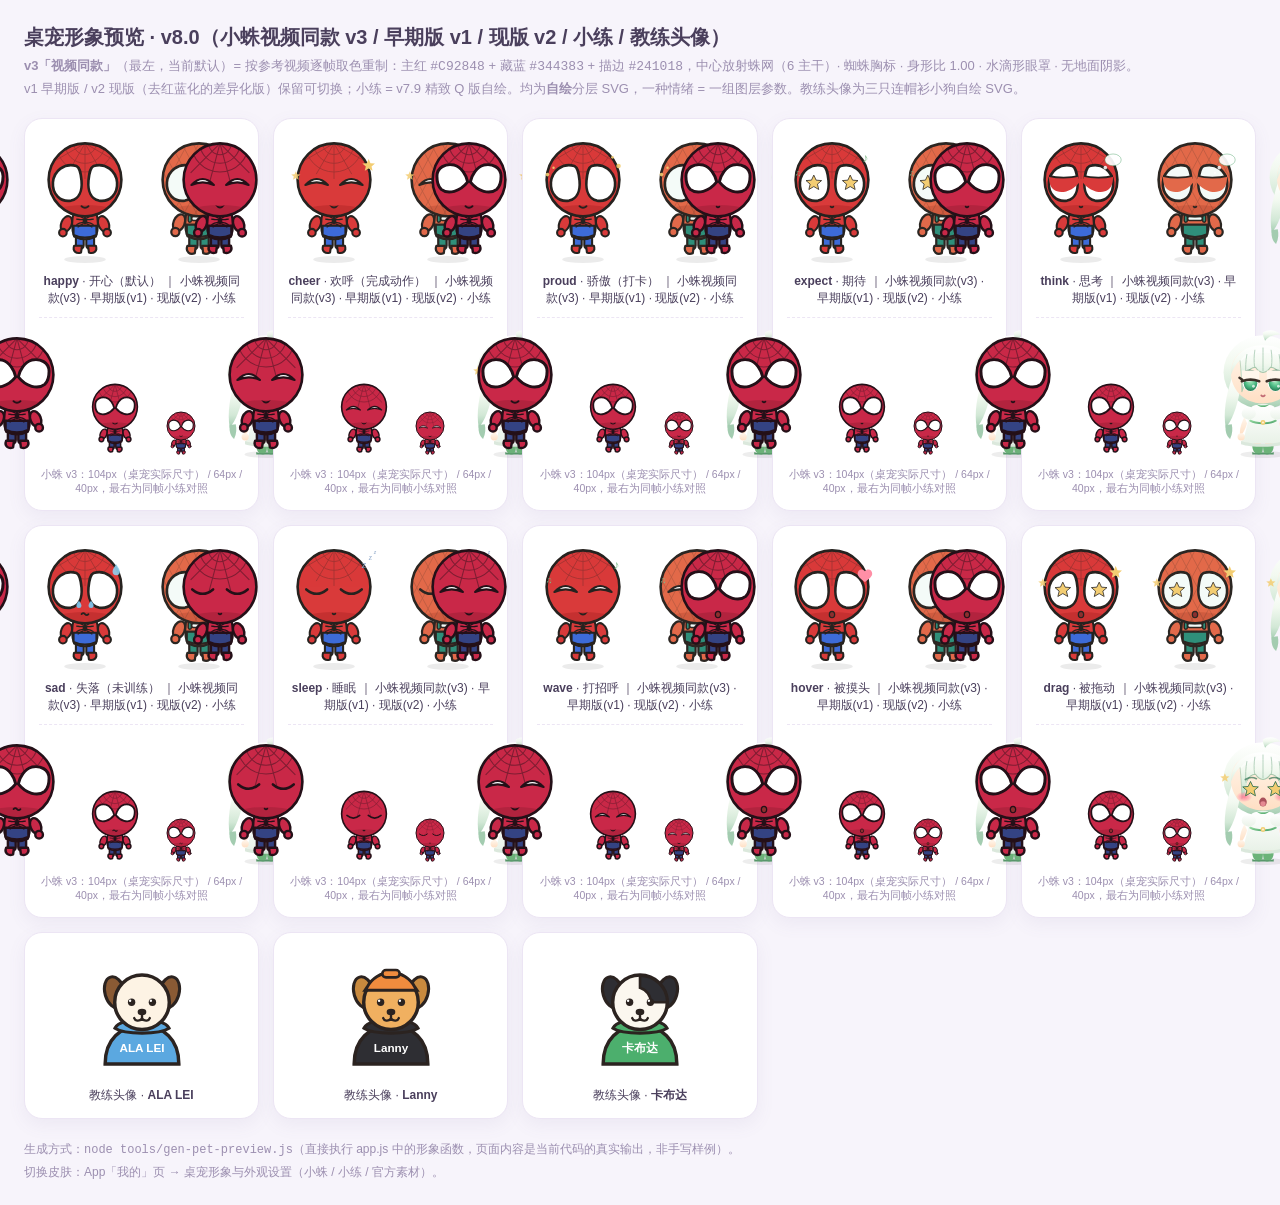
==== commit 604c14dc: "v1.0.0 收尾：智能助手自然语言处理(NLP)层 + 输入校验/异常边界/单元测试 + 清理废弃资源 由 tools/push.js 提交" ====
--- a/docs/桌宠形象预览.html
+++ b/docs/桌宠形象预览.html
@@ -1,6 +1,6 @@
 <!DOCTYPE html><html lang="zh-CN"><head><meta charset="utf-8">
 <meta name="viewport" content="width=device-width,initial-scale=1">
-<title>薄肌日记 · 桌宠形象预览（v8.0 小蛛视频同款 / 纳西妲 / 教练头像）</title>
+<title>训练日记 · 桌宠形象预览（小蛛视频同款 / 小练 / 教练头像）</title>
 <style>
   :root{ --bg:#f7f4fb; --card:#fff; --ink:#4a3f5c; --faint:#9c8fb0; --line:#ece5f4; }
   *{box-sizing:border-box;}
@@ -21,9 +21,9 @@
   .s104 svg{width:104px; height:130px;} .s64 svg{width:64px; height:80px;} .s40 svg{width:40px; height:50px;}
   footer{margin-top:20px; font-size:12px; color:var(--faint); line-height:1.8;}
 </style></head><body>
-<h1>桌宠形象预览 · v8.0（小蛛视频同款 v3 / 早期版 v1 / 现版 v2 / 纳西妲 / 教练头像）</h1>
+<h1>桌宠形象预览 · v8.0（小蛛视频同款 v3 / 早期版 v1 / 现版 v2 / 小练 / 教练头像）</h1>
 <p class="sub"><b>v3「视频同款」</b>（最左，当前默认）= 按参考视频逐帧取色重制：主红 <code>#C92848</code> + 藏蓝 <code>#344383</code> + 描边 <code>#241018</code>，中心放射蛛网（6 主干）· 蜘蛛胸标 · 身形比 1.00 · 水滴形眼罩 · 无地面阴影。<br>
-v1 早期版 / v2 现版（去红蓝化的差异化版）保留可切换；纳西妲 = v7.9 精致 Q 版自绘。均为<strong>自绘</strong>分层 SVG，一种情绪 = 一组图层参数。教练头像为三只连帽衫小狗自绘 SVG。</p>
+v1 早期版 / v2 现版（去红蓝化的差异化版）保留可切换；小练 = v7.9 精致 Q 版自绘。均为<strong>自绘</strong>分层 SVG，一种情绪 = 一组图层参数。教练头像为三只连帽衫小狗自绘 SVG。</p>
 <div class="grid">
   <div class="card">
     <div class="row"><div class="big"><svg xmlns="http://www.w3.org/2000/svg" viewBox="0 0 120 150" width="120" height="150">
@@ -219,7 +219,7 @@
 <circle cx="86.6" cy="16.4" r="1.7" fill="#f3cd72"/>
 
 </svg></div></div>
-    <div class="cap"><b>happy</b> · 开心（默认） ｜ 小蛛视频同款(v3) · 早期版(v1) · 现版(v2) · 纳西妲</div>
+    <div class="cap"><b>happy</b> · 开心（默认） ｜ 小蛛视频同款(v3) · 早期版(v1) · 现版(v2) · 小练</div>
     <div class="sizes">
       <span class="s104"><svg xmlns="http://www.w3.org/2000/svg" viewBox="0 0 120 150" width="120" height="150">
 <defs>
@@ -419,7 +419,7 @@
 
 </svg></span>
     </div>
-    <div class="cap faint">小蛛 v3：104px（桌宠实际尺寸） / 64px / 40px，最右为同帧纳西妲对照</div>
+    <div class="cap faint">小蛛 v3：104px（桌宠实际尺寸） / 64px / 40px，最右为同帧小练对照</div>
   </div>
   <div class="card">
     <div class="row"><div class="big"><svg xmlns="http://www.w3.org/2000/svg" viewBox="0 0 120 150" width="120" height="150">
@@ -613,7 +613,7 @@
 <circle cx="86.6" cy="16.4" r="1.7" fill="#f3cd72"/>
 <g fill="#f3cd72"><path d="M100 30 l2.1 4.8 5.2.4-4 3.4 1.2 5.1-4.5-2.7-4.5 2.7 1.2-5.1-4-3.4 5.2-.4Z"/><path d="M16 44 l1.5 3.5 3.8.3-2.9 2.4.9 3.8-3.3-2-3.3 2 .9-3.8-2.9-2.4 3.8-.3Z" opacity=".85"/></g>
 </svg></div></div>
-    <div class="cap"><b>cheer</b> · 欢呼（完成动作） ｜ 小蛛视频同款(v3) · 早期版(v1) · 现版(v2) · 纳西妲</div>
+    <div class="cap"><b>cheer</b> · 欢呼（完成动作） ｜ 小蛛视频同款(v3) · 早期版(v1) · 现版(v2) · 小练</div>
     <div class="sizes">
       <span class="s104"><svg xmlns="http://www.w3.org/2000/svg" viewBox="0 0 120 150" width="120" height="150">
 <defs>
@@ -811,7 +811,7 @@
 <g fill="#f3cd72"><path d="M100 30 l2.1 4.8 5.2.4-4 3.4 1.2 5.1-4.5-2.7-4.5 2.7 1.2-5.1-4-3.4 5.2-.4Z"/><path d="M16 44 l1.5 3.5 3.8.3-2.9 2.4.9 3.8-3.3-2-3.3 2 .9-3.8-2.9-2.4 3.8-.3Z" opacity=".85"/></g>
 </svg></span>
     </div>
-    <div class="cap faint">小蛛 v3：104px（桌宠实际尺寸） / 64px / 40px，最右为同帧纳西妲对照</div>
+    <div class="cap faint">小蛛 v3：104px（桌宠实际尺寸） / 64px / 40px，最右为同帧小练对照</div>
   </div>
   <div class="card">
     <div class="row"><div class="big"><svg xmlns="http://www.w3.org/2000/svg" viewBox="0 0 120 150" width="120" height="150">
@@ -1007,7 +1007,7 @@
 <circle cx="86.6" cy="16.4" r="1.7" fill="#f3cd72"/>
 <g fill="#f3cd72" opacity=".9"><circle cx="101" cy="38" r="2.6"/><circle cx="94" cy="28" r="1.6"/><circle cx="19" cy="48" r="2.1"/><circle cx="26" cy="40" r="1.4"/></g>
 </svg></div></div>
-    <div class="cap"><b>proud</b> · 骄傲（打卡） ｜ 小蛛视频同款(v3) · 早期版(v1) · 现版(v2) · 纳西妲</div>
+    <div class="cap"><b>proud</b> · 骄傲（打卡） ｜ 小蛛视频同款(v3) · 早期版(v1) · 现版(v2) · 小练</div>
     <div class="sizes">
       <span class="s104"><svg xmlns="http://www.w3.org/2000/svg" viewBox="0 0 120 150" width="120" height="150">
 <defs>
@@ -1207,7 +1207,7 @@
 <g fill="#f3cd72" opacity=".9"><circle cx="101" cy="38" r="2.6"/><circle cx="94" cy="28" r="1.6"/><circle cx="19" cy="48" r="2.1"/><circle cx="26" cy="40" r="1.4"/></g>
 </svg></span>
     </div>
-    <div class="cap faint">小蛛 v3：104px（桌宠实际尺寸） / 64px / 40px，最右为同帧纳西妲对照</div>
+    <div class="cap faint">小蛛 v3：104px（桌宠实际尺寸） / 64px / 40px，最右为同帧小练对照</div>
   </div>
   <div class="card">
     <div class="row"><div class="big"><svg xmlns="http://www.w3.org/2000/svg" viewBox="0 0 120 150" width="120" height="150">
@@ -1401,7 +1401,7 @@
 <circle cx="86.6" cy="16.4" r="1.7" fill="#f3cd72"/>
 <g fill="#7fb98a" font-family="serif"><text x="95" y="34" font-size="14">&#9834;</text><text x="17" y="50" font-size="10">&#9835;</text></g>
 </svg></div></div>
-    <div class="cap"><b>expect</b> · 期待 ｜ 小蛛视频同款(v3) · 早期版(v1) · 现版(v2) · 纳西妲</div>
+    <div class="cap"><b>expect</b> · 期待 ｜ 小蛛视频同款(v3) · 早期版(v1) · 现版(v2) · 小练</div>
     <div class="sizes">
       <span class="s104"><svg xmlns="http://www.w3.org/2000/svg" viewBox="0 0 120 150" width="120" height="150">
 <defs>
@@ -1599,7 +1599,7 @@
 <g fill="#7fb98a" font-family="serif"><text x="95" y="34" font-size="14">&#9834;</text><text x="17" y="50" font-size="10">&#9835;</text></g>
 </svg></span>
     </div>
-    <div class="cap faint">小蛛 v3：104px（桌宠实际尺寸） / 64px / 40px，最右为同帧纳西妲对照</div>
+    <div class="cap faint">小蛛 v3：104px（桌宠实际尺寸） / 64px / 40px，最右为同帧小练对照</div>
   </div>
   <div class="card">
     <div class="row"><div class="big"><svg xmlns="http://www.w3.org/2000/svg" viewBox="0 0 120 150" width="120" height="150">
@@ -1799,7 +1799,7 @@
 <circle cx="86.6" cy="16.4" r="1.7" fill="#f3cd72"/>
 <g><ellipse cx="97" cy="31" rx="9.4" ry="6.8" fill="#fff" opacity=".92"/><ellipse cx="97" cy="31" rx="9.4" ry="6.8" fill="none" stroke="#4da269" stroke-width="1" opacity=".5"/><circle cx="88" cy="40" r="2.1" fill="#fff" opacity=".85"/><circle cx="83" cy="46" r="1.4" fill="#fff" opacity=".7"/></g>
 </svg></div></div>
-    <div class="cap"><b>think</b> · 思考 ｜ 小蛛视频同款(v3) · 早期版(v1) · 现版(v2) · 纳西妲</div>
+    <div class="cap"><b>think</b> · 思考 ｜ 小蛛视频同款(v3) · 早期版(v1) · 现版(v2) · 小练</div>
     <div class="sizes">
       <span class="s104"><svg xmlns="http://www.w3.org/2000/svg" viewBox="0 0 120 150" width="120" height="150">
 <defs>
@@ -2003,7 +2003,7 @@
 <g><ellipse cx="97" cy="31" rx="9.4" ry="6.8" fill="#fff" opacity=".92"/><ellipse cx="97" cy="31" rx="9.4" ry="6.8" fill="none" stroke="#4da269" stroke-width="1" opacity=".5"/><circle cx="88" cy="40" r="2.1" fill="#fff" opacity=".85"/><circle cx="83" cy="46" r="1.4" fill="#fff" opacity=".7"/></g>
 </svg></span>
     </div>
-    <div class="cap faint">小蛛 v3：104px（桌宠实际尺寸） / 64px / 40px，最右为同帧纳西妲对照</div>
+    <div class="cap faint">小蛛 v3：104px（桌宠实际尺寸） / 64px / 40px，最右为同帧小练对照</div>
   </div>
   <div class="card">
     <div class="row"><div class="big"><svg xmlns="http://www.w3.org/2000/svg" viewBox="0 0 120 150" width="120" height="150">
@@ -2199,7 +2199,7 @@
 <circle cx="86.6" cy="16.4" r="1.7" fill="#f3cd72"/>
 <path d="M96 28 c2.8 4.2 4.2 6.4 4.2 8.4 a4.2 4.2 0 0 1-8.4 0 c0-2 1.4-4.2 4.2-8.4Z" fill="#8fd0f0" opacity=".9"/>
 </svg></div></div>
-    <div class="cap"><b>sad</b> · 失落（未训练） ｜ 小蛛视频同款(v3) · 早期版(v1) · 现版(v2) · 纳西妲</div>
+    <div class="cap"><b>sad</b> · 失落（未训练） ｜ 小蛛视频同款(v3) · 早期版(v1) · 现版(v2) · 小练</div>
     <div class="sizes">
       <span class="s104"><svg xmlns="http://www.w3.org/2000/svg" viewBox="0 0 120 150" width="120" height="150">
 <defs>
@@ -2399,7 +2399,7 @@
 <path d="M96 28 c2.8 4.2 4.2 6.4 4.2 8.4 a4.2 4.2 0 0 1-8.4 0 c0-2 1.4-4.2 4.2-8.4Z" fill="#8fd0f0" opacity=".9"/>
 </svg></span>
     </div>
-    <div class="cap faint">小蛛 v3：104px（桌宠实际尺寸） / 64px / 40px，最右为同帧纳西妲对照</div>
+    <div class="cap faint">小蛛 v3：104px（桌宠实际尺寸） / 64px / 40px，最右为同帧小练对照</div>
   </div>
   <div class="card">
     <div class="row"><div class="big"><svg xmlns="http://www.w3.org/2000/svg" viewBox="0 0 120 150" width="120" height="150">
@@ -2593,7 +2593,7 @@
 <circle cx="86.6" cy="16.4" r="1.7" fill="#f3cd72"/>
 <g fill="#8ea8c9" font-family="serif" font-style="italic"><text x="92" y="32" font-size="13">z</text><text x="100" y="23" font-size="9.5">z</text><text x="106" y="16" font-size="7.5">z</text></g>
 </svg></div></div>
-    <div class="cap"><b>sleep</b> · 睡眠 ｜ 小蛛视频同款(v3) · 早期版(v1) · 现版(v2) · 纳西妲</div>
+    <div class="cap"><b>sleep</b> · 睡眠 ｜ 小蛛视频同款(v3) · 早期版(v1) · 现版(v2) · 小练</div>
     <div class="sizes">
       <span class="s104"><svg xmlns="http://www.w3.org/2000/svg" viewBox="0 0 120 150" width="120" height="150">
 <defs>
@@ -2791,7 +2791,7 @@
 <g fill="#8ea8c9" font-family="serif" font-style="italic"><text x="92" y="32" font-size="13">z</text><text x="100" y="23" font-size="9.5">z</text><text x="106" y="16" font-size="7.5">z</text></g>
 </svg></span>
     </div>
-    <div class="cap faint">小蛛 v3：104px（桌宠实际尺寸） / 64px / 40px，最右为同帧纳西妲对照</div>
+    <div class="cap faint">小蛛 v3：104px（桌宠实际尺寸） / 64px / 40px，最右为同帧小练对照</div>
   </div>
   <div class="card">
     <div class="row"><div class="big"><svg xmlns="http://www.w3.org/2000/svg" viewBox="0 0 120 150" width="120" height="150">
@@ -2985,7 +2985,7 @@
 <circle cx="86.6" cy="16.4" r="1.7" fill="#f3cd72"/>
 <g fill="#7fb98a" font-family="serif"><text x="95" y="34" font-size="14">&#9834;</text><text x="17" y="50" font-size="10">&#9835;</text></g>
 </svg></div></div>
-    <div class="cap"><b>wave</b> · 打招呼 ｜ 小蛛视频同款(v3) · 早期版(v1) · 现版(v2) · 纳西妲</div>
+    <div class="cap"><b>wave</b> · 打招呼 ｜ 小蛛视频同款(v3) · 早期版(v1) · 现版(v2) · 小练</div>
     <div class="sizes">
       <span class="s104"><svg xmlns="http://www.w3.org/2000/svg" viewBox="0 0 120 150" width="120" height="150">
 <defs>
@@ -3183,7 +3183,7 @@
 <g fill="#7fb98a" font-family="serif"><text x="95" y="34" font-size="14">&#9834;</text><text x="17" y="50" font-size="10">&#9835;</text></g>
 </svg></span>
     </div>
-    <div class="cap faint">小蛛 v3：104px（桌宠实际尺寸） / 64px / 40px，最右为同帧纳西妲对照</div>
+    <div class="cap faint">小蛛 v3：104px（桌宠实际尺寸） / 64px / 40px，最右为同帧小练对照</div>
   </div>
   <div class="card">
     <div class="row"><div class="big"><svg xmlns="http://www.w3.org/2000/svg" viewBox="0 0 120 150" width="120" height="150">
@@ -3379,7 +3379,7 @@
 <circle cx="86.6" cy="16.4" r="1.7" fill="#f3cd72"/>
 <path d="M98 36 c-3.2-3.6-8.4-1.5-8.4 2.8 0 3.8 5.2 6.8 8.4 9.6 3.2-2.8 8.4-5.8 8.4-9.6 0-4.3-5.2-6.4-8.4-2.8Z" fill="#ff8fa6"/>
 </svg></div></div>
-    <div class="cap"><b>hover</b> · 被摸头 ｜ 小蛛视频同款(v3) · 早期版(v1) · 现版(v2) · 纳西妲</div>
+    <div class="cap"><b>hover</b> · 被摸头 ｜ 小蛛视频同款(v3) · 早期版(v1) · 现版(v2) · 小练</div>
     <div class="sizes">
       <span class="s104"><svg xmlns="http://www.w3.org/2000/svg" viewBox="0 0 120 150" width="120" height="150">
 <defs>
@@ -3579,7 +3579,7 @@
 <path d="M98 36 c-3.2-3.6-8.4-1.5-8.4 2.8 0 3.8 5.2 6.8 8.4 9.6 3.2-2.8 8.4-5.8 8.4-9.6 0-4.3-5.2-6.4-8.4-2.8Z" fill="#ff8fa6"/>
 </svg></span>
     </div>
-    <div class="cap faint">小蛛 v3：104px（桌宠实际尺寸） / 64px / 40px，最右为同帧纳西妲对照</div>
+    <div class="cap faint">小蛛 v3：104px（桌宠实际尺寸） / 64px / 40px，最右为同帧小练对照</div>
   </div>
   <div class="card">
     <div class="row"><div class="big"><svg xmlns="http://www.w3.org/2000/svg" viewBox="0 0 120 150" width="120" height="150">
@@ -3773,7 +3773,7 @@
 <circle cx="86.6" cy="16.4" r="1.7" fill="#f3cd72"/>
 <g fill="#f3cd72"><path d="M100 30 l2.1 4.8 5.2.4-4 3.4 1.2 5.1-4.5-2.7-4.5 2.7 1.2-5.1-4-3.4 5.2-.4Z"/><path d="M16 44 l1.5 3.5 3.8.3-2.9 2.4.9 3.8-3.3-2-3.3 2 .9-3.8-2.9-2.4 3.8-.3Z" opacity=".85"/></g>
 </svg></div></div>
-    <div class="cap"><b>drag</b> · 被拖动 ｜ 小蛛视频同款(v3) · 早期版(v1) · 现版(v2) · 纳西妲</div>
+    <div class="cap"><b>drag</b> · 被拖动 ｜ 小蛛视频同款(v3) · 早期版(v1) · 现版(v2) · 小练</div>
     <div class="sizes">
       <span class="s104"><svg xmlns="http://www.w3.org/2000/svg" viewBox="0 0 120 150" width="120" height="150">
 <defs>
@@ -3971,7 +3971,7 @@
 <g fill="#f3cd72"><path d="M100 30 l2.1 4.8 5.2.4-4 3.4 1.2 5.1-4.5-2.7-4.5 2.7 1.2-5.1-4-3.4 5.2-.4Z"/><path d="M16 44 l1.5 3.5 3.8.3-2.9 2.4.9 3.8-3.3-2-3.3 2 .9-3.8-2.9-2.4 3.8-.3Z" opacity=".85"/></g>
 </svg></span>
     </div>
-    <div class="cap faint">小蛛 v3：104px（桌宠实际尺寸） / 64px / 40px，最右为同帧纳西妲对照</div>
+    <div class="cap faint">小蛛 v3：104px（桌宠实际尺寸） / 64px / 40px，最右为同帧小练对照</div>
   </div>
   <div class="card dog"><div class="big"><svg xmlns="http://www.w3.org/2000/svg" viewBox="0 0 48 48">
   <path d="M7 48 C7 36.5 14 30.5 24 30.5 C34 30.5 41 36.5 41 48Z" fill="#5ba8e0" stroke="#2b2320" stroke-width="1.6"/>
@@ -4026,6 +4026,6 @@
   <div class="cap">教练头像 · <b>卡布达</b></div></div></div>
 <footer>
   生成方式：<code>node tools/gen-pet-preview.js</code>（直接执行 app.js 中的形象函数，页面内容是当前代码的真实输出，非手写样例）。<br>
-  切换皮肤：App「我的」页 → 桌宠形象与外观设置（小蛛 / 纳西妲 / 官方素材）。
+  切换皮肤：App「我的」页 → 桌宠形象与外观设置（小蛛 / 小练 / 官方素材）。
 </footer>
 </body></html>
